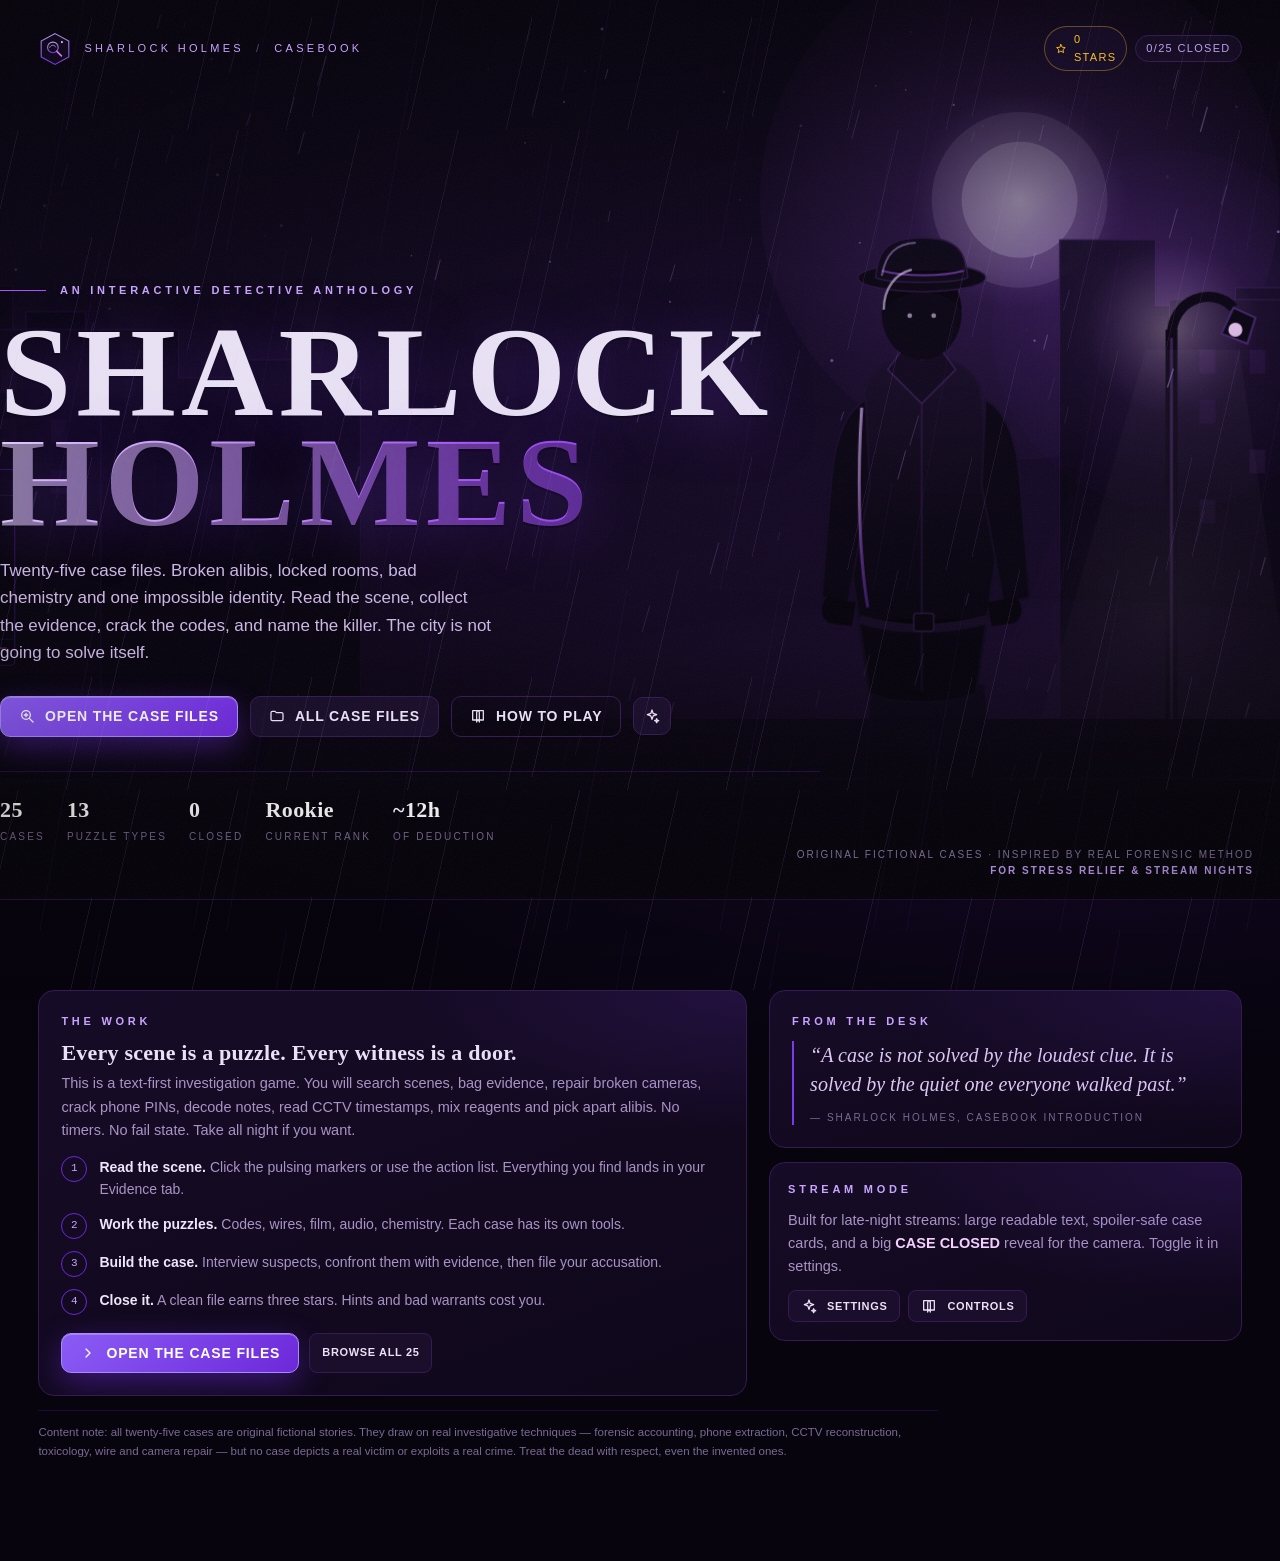
==== Sharlock-Holmes.html @ dd4c4717 "Add Sharlock Holmes detective game: 25 cases, 13 puzzle types, procedural SVG art" ====
<!doctype html>
<html lang="en">
<head>
<meta charset="utf-8" />
<meta name="viewport" content="width=device-width, initial-scale=1" />
<meta name="theme-color" content="#08040f" />
<title>Sharlock Holmes - A Detective Anthology</title>
<style>
/* ============================================================
   SHARLOCK HOLMES — base theme
   Black + purple noir, cartoon-flat art, stream friendly.
   ============================================================ */
:root{
  --ink:#07040d;
  --ink-2:#0c0716;
  --panel:#120a20;
  --panel-2:#180d2a;
  --line:#341b53;
  --line-hot:#6d28d9;
  --violet:#a855f7;
  --violet-deep:#7c3aed;
  --violet-soft:#c9a4ff;
  --lilac:#e9d5ff;
  --magenta:#e879f9;
  --amber:#fbbf24;
  --acid:#a3e635;
  --cyan:#67e8f9;
  --blood:#f43f5e;
  --ok:#34d399;
  --text:#e9e2f5;
  --muted:#a894c4;
  --dim:#7a6a94;
  --display:"Bodoni MT","Didot","Playfair Display",Georgia,serif;
  --body:"Trebuchet MS","Segoe UI",Verdana,sans-serif;
  --mono:"Cascadia Mono","Consolas","Courier New",monospace;
  --shadow:0 24px 70px rgba(0,0,0,.65);
  --glow:0 0 0 1px rgba(168,85,247,.25), 0 0 32px rgba(124,58,237,.18);
}
*,*::before,*::after{box-sizing:border-box}
html,body{height:100%}
html{scroll-behavior:smooth}
body{
  margin:0;
  background:
    radial-gradient(1200px 800px at 82% -10%, rgba(109,40,217,.22), transparent 60%),
    radial-gradient(900px 700px at -10% 110%, rgba(232,121,249,.10), transparent 60%),
    linear-gradient(180deg,#08040e 0%, #06030a 100%);
  color:var(--text);
  font-family:var(--body);
  font-size:16px;
  line-height:1.6;
  overflow-x:hidden;
  min-height:100vh;
}
::selection{background:rgba(168,85,247,.4);color:#fff}
h1,h2,h3,h4{font-family:var(--display);font-weight:700;line-height:1.08;margin:0;letter-spacing:.01em}
p{margin:0 0 .9em}
a{color:var(--violet-soft)}
button{font-family:var(--body)}
img,svg{display:block;max-width:100%}
:focus-visible{outline:2px solid var(--violet);outline-offset:3px}
.hidden{display:none !important}
.mono{font-family:var(--mono)}
.sr-only{position:absolute;width:1px;height:1px;overflow:hidden;clip:rect(0 0 0 0)}

/* atmosphere ------------------------------------------------- */
#vignette{position:fixed;inset:0;pointer-events:none;z-index:4;
  background:radial-gradient(120% 100% at 50% 40%, transparent 45%, rgba(0,0,0,.55) 100%);
  mix-blend-mode:multiply}
#grain{position:fixed;inset:0;pointer-events:none;z-index:5;opacity:.05;
  background-image:url("data:image/svg+xml,%3Csvg xmlns='http://www.w3.org/2000/svg' width='140' height='140'%3E%3Cfilter id='n'%3E%3CfeTurbulence type='fractalNoise' baseFrequency='.85' numOctaves='2'/%3E%3C/filter%3E%3Crect width='140' height='140' filter='url(%23n)' opacity='.9'/%3E%3C/svg%3E");
  animation:grain 7s steps(6) infinite}
@keyframes grain{
  0%{transform:translate(0,0)}20%{transform:translate(-2%,1%)}40%{transform:translate(1%,-2%)}
  60%{transform:translate(-1%,2%)}80%{transform:translate(2%,-1%)}100%{transform:translate(0,0)}
}
#rain{position:fixed;inset:-10% -10% -10% -10%;pointer-events:none;z-index:3;opacity:.34;
  background-image:
    repeating-linear-gradient(103deg, transparent 0 46px, rgba(201,164,255,.30) 46px 47px, transparent 47px 96px),
    repeating-linear-gradient(100deg, transparent 0 73px, rgba(168,85,247,.18) 73px 74px, transparent 74px 151px);
  background-size:220px 220px, 340px 340px;
  animation:rainfall .9s linear infinite;
  mask-image:linear-gradient(180deg, rgba(0,0,0,.7), #000);
}
@keyframes rainfall{from{background-position:0 0,0 0}to{background-position:44px 220px,70px 340px}}

/* layout ----------------------------------------------------- */
.screen{display:none;min-height:100vh;position:relative;z-index:2}
.screen.is-active{display:block}
.wrap{width:min(1380px,94vw);margin:0 auto}
.shell{padding:28px 0 80px}

/* type ------------------------------------------------------- */
.eyebrow{font-size:11px;letter-spacing:.34em;text-transform:uppercase;color:var(--violet-soft);font-weight:700}
.eyebrow.dim{color:var(--dim)}
.title-xl{font-size:clamp(52px,10vw,132px);letter-spacing:.04em;line-height:.86;text-transform:uppercase}
.title-lg{font-size:clamp(34px,5vw,64px);letter-spacing:.02em}
.title-md{font-size:clamp(24px,3vw,34px)}
.lede{font-size:clamp(16px,1.4vw,19px);color:var(--muted);max-width:56ch}
.rule{height:1px;background:linear-gradient(90deg,var(--line-hot),rgba(109,40,217,0),transparent);margin:16px 0}

/* buttons ---------------------------------------------------- */
.btn{
  --bg:rgba(28,16,46,.85); --bd:var(--line);
  appearance:none;border:1px solid var(--bd);background:var(--bg);color:var(--text);
  border-radius:10px;padding:11px 18px;font-size:14px;font-weight:700;letter-spacing:.06em;
  text-transform:uppercase;cursor:pointer;display:inline-flex;align-items:center;justify-content:center;gap:10px;
  transition:transform .15s ease, border-color .2s, background .2s, box-shadow .2s;
  text-decoration:none;line-height:1.2;
}
.btn:hover{border-color:var(--line-hot);background:rgba(45,24,74,.95);box-shadow:0 0 26px rgba(124,58,237,.22);transform:translateY(-1px)}
.btn:active{transform:translateY(0) scale(.99)}
.btn[disabled]{opacity:.4;cursor:not-allowed;transform:none}
.btn-primary{
  background:linear-gradient(135deg,#8b5cf6,#6d28d9);
  border-color:#a78bfa;color:#fff;
  box-shadow:0 10px 30px rgba(109,40,217,.45), inset 0 1px 0 rgba(255,255,255,.25);
}
.btn-primary:hover{background:linear-gradient(135deg,#a78bfa,#7c3aed);box-shadow:0 14px 38px rgba(139,92,246,.55)}
.btn-ghost{background:transparent}
.btn-sm{padding:7px 12px;font-size:11px;border-radius:8px}
.btn-wide{width:100%}
.btn .ic{width:16px;height:16px;flex:none}
.icon-btn{width:38px;height:38px;padding:0;border-radius:10px}

/* chips */
.chip{display:inline-flex;align-items:center;gap:7px;padding:4px 10px;border:1px solid var(--line);
  background:rgba(24,13,42,.7);border-radius:999px;font-size:11px;letter-spacing:.12em;text-transform:uppercase;color:var(--violet-soft)}
.chip b{color:#fff;letter-spacing:0}
.chip.amber{color:var(--amber);border-color:rgba(251,191,36,.35)}
.chip.ok{color:var(--ok);border-color:rgba(52,211,153,.35)}

/* scrollbar */
*{scrollbar-width:thin;scrollbar-color:#4c2a76 #0b0612}
*::-webkit-scrollbar{width:9px;height:9px}
*::-webkit-scrollbar-track{background:#0b0612}
*::-webkit-scrollbar-thumb{background:#4c2a76;border-radius:99px;border:2px solid #0b0612}
*::-webkit-scrollbar-thumb:hover{background:#7c3aed}

/* title screen ---------------------------------------------- */
.hero{position:relative;min-height:100vh;display:flex;align-items:flex-end;overflow:hidden;
  border-bottom:1px solid rgba(109,40,217,.25)}
.hero-art{position:absolute;inset:0;z-index:0}
.hero-art svg{width:100%;height:100%;object-fit:cover}
.hero-fade{position:absolute;inset:0;z-index:1;pointer-events:none;
  background:
    linear-gradient(180deg,rgba(6,3,11,.55) 0%,rgba(6,3,11,.05) 30%,rgba(6,3,11,.35) 65%,rgba(6,3,11,.96) 100%),
    radial-gradient(70% 60% at 78% 30%, transparent 30%, rgba(7,4,13,.5) 100%)}
.hero-inner{position:relative;z-index:2;width:min(1380px,94vw);margin:0 auto;padding:120px 0 54px;width:100%}
.hero-top{position:absolute;z-index:3;top:26px;left:0;right:0}
.hero-top .wrap{display:flex;align-items:center;justify-content:space-between;gap:16px}
.brand{display:flex;align-items:center;gap:12px;font-size:11px;letter-spacing:.3em;text-transform:uppercase;color:var(--violet-soft)}
.brand .mark{width:34px;height:34px}
.hero-content{max-width:820px}
.hero-kicker{display:flex;align-items:center;gap:14px;margin-bottom:18px}
.hero-kicker .dash{width:46px;height:1px;background:var(--violet)}
.hero-title{text-shadow:0 8px 60px rgba(124,58,237,.35), 0 2px 0 rgba(0,0,0,.4)}
.hero-title span{display:block}
.hero-title .l2{color:var(--violet-soft);background:linear-gradient(100deg,#e9d5ff,#a855f7 60%,#6d28d9);
  -webkit-background-clip:text;background-clip:text;-webkit-text-fill-color:transparent}
.hero-sub{margin:20px 0 30px;max-width:52ch;color:#cbb9e6;font-size:17px}
.hero-actions{display:flex;flex-wrap:wrap;gap:12px;align-items:center}
.hero-meta{display:flex;flex-wrap:wrap;gap:22px;margin-top:34px;padding-top:20px;border-top:1px solid rgba(109,40,217,.25)}
.hero-meta .m{display:flex;flex-direction:column;gap:2px}
.hero-meta .m b{font-family:var(--display);font-size:22px;letter-spacing:.02em;color:#fff}
.hero-meta .m span{font-size:10px;letter-spacing:.22em;text-transform:uppercase;color:var(--dim)}
.hero-credit{position:absolute;z-index:2;right:26px;bottom:20px;font-size:10px;letter-spacing:.2em;text-transform:uppercase;color:#8a78a6;text-align:right}
.hero-credit b{color:#c9a4ff}

/* home secondary sections */
.home-body{position:relative;z-index:2;padding:64px 0 90px;background:linear-gradient(180deg,rgba(7,4,13,.6),rgba(7,4,13,1) 30%)}
.home-grid{display:grid;grid-template-columns:1.2fr .8fr;gap:22px;margin-top:26px}
.panel{background:linear-gradient(160deg,rgba(24,13,42,.9),rgba(15,8,27,.92));border:1px solid var(--line);
  border-radius:16px;padding:22px;position:relative;overflow:hidden}
.panel::before{content:"";position:absolute;inset:0;pointer-events:none;
  background:radial-gradient(500px 200px at 100% 0%,rgba(124,58,237,.14),transparent 70%)}
.panel h3{font-size:22px;margin-bottom:8px}
.panel .eyebrow{margin-bottom:10px}
.panel p{color:var(--muted);font-size:14.5px}
.steps{list-style:none;padding:0;margin:14px 0 0;display:grid;gap:12px}
.steps li{display:flex;gap:12px;align-items:flex-start;color:var(--muted);font-size:14px}
.steps .n{flex:none;width:26px;height:26px;border-radius:50%;border:1px solid var(--line-hot);
  display:grid;place-items:center;font-size:11px;color:var(--violet-soft);font-family:var(--mono)}
.quote{border-left:2px solid var(--violet-deep);padding-left:16px;font-family:var(--display);font-size:20px;
  font-style:italic;color:#ddc9f5;line-height:1.45}
.quote small{display:block;font-family:var(--body);font-style:normal;font-size:10px;letter-spacing:.2em;
  text-transform:uppercase;color:var(--dim);margin-top:12px}

@media (max-width:860px){
  .home-grid{grid-template-columns:1fr}
  .hero-inner{padding-top:140px}
  .hero-credit{display:none}
}
@media (max-width:560px){
  .hero-actions .btn{flex:1 1 100%}
  .hero-meta{gap:16px 20px}
}

</style>
<style>
/* ============================================================
   Case investigation screen
   ============================================================ */
.case-shell{min-height:100vh;display:flex;flex-direction:column}
.case-top{
  position:sticky;top:0;z-index:30;
  background:linear-gradient(180deg,rgba(8,4,14,.97),rgba(8,4,14,.82));
  border-bottom:1px solid rgba(109,40,217,.28);
  backdrop-filter:blur(14px);
}
.case-top-in{width:min(1500px,96vw);margin:0 auto;display:flex;align-items:center;gap:14px;padding:10px 0}
.case-top .back{flex:none}
.case-heading{min-width:0;flex:1;display:flex;flex-direction:column;gap:1px}
.case-heading .kicker{font-size:9.5px;letter-spacing:.26em;text-transform:uppercase;color:var(--dim)}
.case-heading h1{font-family:var(--display);font-size:clamp(16px,2.1vw,25px);white-space:nowrap;overflow:hidden;
  text-overflow:ellipsis;letter-spacing:.01em}
.case-heading h1 small{font-family:var(--mono);font-size:10px;letter-spacing:.12em;color:var(--violet-soft);
  text-transform:uppercase;margin-left:10px;vertical-align:middle}
.top-tools{display:flex;align-items:center;gap:8px;flex:none}
.hint-pill{display:none}
@media(min-width:980px){.hint-pill{display:inline-flex}}

.case-layout{
  width:min(1500px,96vw);margin:0 auto;padding:18px 0 70px;
  display:grid;grid-template-columns:minmax(0,1fr) 372px;gap:20px;align-items:start;
}
@media (max-width:1080px){
  .case-layout{grid-template-columns:1fr}
  .rail{order:2}
}

/* stage ------------------------------------------------------ */
.stage{min-width:0;display:flex;flex-direction:column;gap:14px}
.loc-nav{display:flex;gap:7px;overflow-x:auto;padding:2px 2px 6px;scrollbar-width:thin}
.loc-chip{flex:none;display:inline-flex;align-items:center;gap:8px;padding:8px 13px;border-radius:9px;
  border:1px solid var(--line);background:rgba(20,11,35,.85);color:var(--muted);cursor:pointer;
  font-size:12px;font-weight:700;letter-spacing:.03em;transition:.18s;white-space:nowrap}
.loc-chip:hover{border-color:var(--line-hot);color:#fff}
.loc-chip.is-active{background:linear-gradient(135deg,rgba(124,58,237,.42),rgba(88,28,135,.3));
  border-color:#a78bfa;color:#fff;box-shadow:0 0 22px rgba(124,58,237,.28)}
.loc-chip .dot{width:6px;height:6px;border-radius:50%;background:var(--violet);flex:none}
.loc-chip.is-done .dot{background:var(--ok)}
.loc-chip .lock{font-size:10px;color:var(--dim)}

.scene{position:relative;border-radius:16px;overflow:hidden;border:1px solid #3a2159;
  background:#0a0612;box-shadow:0 26px 60px rgba(0,0,0,.55), inset 0 0 0 1px rgba(255,255,255,.02);
  aspect-ratio:16/8.4;min-height:300px}
.scene svg{width:100%;height:100%}
.scene .scene-tag{position:absolute;left:14px;bottom:12px;z-index:4;display:flex;align-items:center;gap:9px;
  background:rgba(7,4,13,.72);border:1px solid rgba(168,85,247,.32);border-radius:8px;padding:6px 10px;
  font-size:10px;letter-spacing:.2em;text-transform:uppercase;color:#d8c6f3;backdrop-filter:blur(6px)}
.scene .scene-tag b{color:#fff;letter-spacing:.06em}
.scene .frame{position:absolute;inset:0;z-index:3;pointer-events:none;
  box-shadow:inset 0 0 90px 20px rgba(0,0,0,.5);border-radius:16px}
.scene .mood{position:absolute;top:12px;right:14px;z-index:4}
.hotspot{position:absolute;z-index:5;width:30px;height:30px;margin:-15px 0 0 -15px;border-radius:50%;
  border:1px solid rgba(233,213,255,.65);background:rgba(124,58,237,.22);cursor:pointer;
  display:grid;place-items:center;color:#fff;font-size:11px;
  box-shadow:0 0 0 0 rgba(168,85,247,.5);animation:pulse 2.4s infinite;backdrop-filter:blur(2px)}
.hotspot::after{content:"";width:7px;height:7px;border-radius:50%;background:#e9d5ff;box-shadow:0 0 10px #e9d5ff}
.hotspot:hover{background:rgba(168,85,247,.55);transform:scale(1.12)}
@keyframes pulse{
  0%{box-shadow:0 0 0 0 rgba(168,85,247,.5)}70%{box-shadow:0 0 0 13px rgba(168,85,247,0)}
  100%{box-shadow:0 0 0 0 rgba(168,85,247,0)}
}

/* log + actions ---------------------------------------------- */
.workbench{display:grid;grid-template-columns:minmax(0,1.05fr) minmax(0,.95fr);gap:14px}
@media (max-width:900px){.workbench{grid-template-columns:1fr}}
.log-card{background:linear-gradient(165deg,rgba(21,12,37,.94),rgba(12,7,22,.96));
  border:1px solid var(--line);border-radius:14px;padding:0;overflow:hidden;display:flex;flex-direction:column;
  min-height:280px;max-height:380px}
.log-head{display:flex;align-items:center;justify-content:space-between;gap:10px;padding:10px 14px;
  border-bottom:1px solid rgba(109,40,217,.22);background:rgba(9,5,16,.5)}
.log-head .t{font-size:10px;letter-spacing:.24em;text-transform:uppercase;color:var(--dim)}
.log-head .live{display:flex;gap:4px;align-items:center;font-size:9px;letter-spacing:.18em;color:var(--violet-soft);text-transform:uppercase}
.log-head .live i{width:5px;height:5px;border-radius:50%;background:var(--ok);box-shadow:0 0 8px var(--ok);animation:blink 1.8s infinite}
@keyframes blink{50%{opacity:.35}}
.log-scroll{overflow-y:auto;padding:14px 16px;display:flex;flex-direction:column;gap:11px;scroll-behavior:smooth}
.log-entry{font-size:14.5px;line-height:1.62;color:#d9ccec;animation:fadeup .35s ease both}
.log-entry.narr{font-family:var(--display);font-size:16.5px;line-height:1.55;color:#eee6fb}
.log-entry.sys{font-size:11px;letter-spacing:.16em;text-transform:uppercase;color:var(--violet-soft);
  border-left:2px solid var(--violet-deep);padding-left:10px}
.log-entry.bad{color:#fda4af}
.log-entry.good{color:#a7f3d0}
@keyframes fadeup{from{opacity:0;transform:translateY(5px)}to{opacity:1;transform:none}}

.actions-card{background:linear-gradient(165deg,rgba(21,12,37,.94),rgba(12,7,22,.96));
  border:1px solid var(--line);border-radius:14px;overflow:hidden;display:flex;flex-direction:column;max-height:380px}
.actions-head{padding:10px 14px;border-bottom:1px solid rgba(109,40,217,.22);display:flex;justify-content:space-between;
  align-items:center;background:rgba(9,5,16,.5)}
.actions-head .t{font-size:10px;letter-spacing:.24em;text-transform:uppercase;color:var(--dim)}
.actions-list{overflow-y:auto;padding:10px;display:flex;flex-direction:column;gap:7px}
.act{
  display:flex;align-items:center;gap:11px;text-align:left;width:100%;
  border:1px solid rgba(109,40,217,.24);background:rgba(28,16,46,.55);color:#e5d9f7;
  padding:10px 12px;border-radius:9px;cursor:pointer;transition:.16s;font-size:13.5px;line-height:1.35;
}
.act:hover{border-color:var(--line-hot);background:rgba(45,24,74,.8);transform:translateX(2px)}
.act .ai{flex:none;width:28px;height:28px;border-radius:8px;display:grid;place-items:center;
  background:rgba(124,58,237,.16);border:1px solid rgba(168,85,247,.28);color:var(--violet-soft)}
.act .ai svg{width:15px;height:15px}
.act .txt{flex:1;min-width:0;display:flex;flex-direction:column;gap:1px}
.act .txt b{font-weight:700;color:#f3ecff;font-size:13.5px}
.act .txt span{font-size:11px;color:var(--dim)}
.act .go{color:var(--dim);flex:none}
.act.is-locked{opacity:.55;cursor:not-allowed}
.act.is-locked:hover{transform:none;border-color:rgba(109,40,217,.24);background:rgba(28,16,46,.55)}
.act.is-done{opacity:.42}
.act.puzzle{border-color:rgba(232,121,249,.32);background:linear-gradient(100deg,rgba(88,28,135,.3),rgba(28,16,46,.5))}
.act.puzzle .ai{color:var(--magenta);border-color:rgba(232,121,249,.35);background:rgba(232,121,249,.1)}
.act.talk .ai{color:var(--cyan);border-color:rgba(103,232,249,.3);background:rgba(103,232,249,.08)}
.action-empty{padding:22px 16px;color:var(--dim);font-size:12.5px;text-align:center;font-style:italic}

/* rail ------------------------------------------------------- */
.rail{position:sticky;top:74px;display:flex;flex-direction:column;gap:12px;min-width:0}
@media (max-width:1080px){.rail{position:static}}
.rail-card{background:linear-gradient(170deg,rgba(22,13,38,.96),rgba(11,6,20,.97));
  border:1px solid var(--line);border-radius:14px;overflow:hidden;box-shadow:0 14px 40px rgba(0,0,0,.35)}
.rail-tabs{display:flex;border-bottom:1px solid rgba(109,40,217,.25);background:rgba(8,4,14,.5)}
.rail-tab{flex:1;padding:11px 6px;background:none;border:0;color:var(--dim);cursor:pointer;font-size:10px;
  letter-spacing:.14em;text-transform:uppercase;font-weight:700;position:relative}
.rail-tab:hover{color:var(--violet-soft)}
.rail-tab.is-active{color:#fff;background:rgba(124,58,237,.12)}
.rail-tab.is-active::after{content:"";position:absolute;left:12%;right:12%;bottom:-1px;height:2px;background:var(--violet);
  box-shadow:0 0 10px var(--violet)}
.rail-body{padding:12px;max-height:calc(100vh - 210px);overflow-y:auto}
.rail-sec-title{display:flex;align-items:center;justify-content:space-between;gap:8px;margin:2px 0 10px}
.rail-sec-title .t{font-size:10px;letter-spacing:.2em;text-transform:uppercase;color:var(--dim)}
.rail-sec-title .n{font-family:var(--mono);font-size:10px;color:var(--violet-soft)}

.evi{display:flex;gap:10px;align-items:center;width:100%;text-align:left;border:1px solid rgba(109,40,217,.22);
  background:rgba(27,15,45,.5);border-radius:10px;padding:8px;cursor:pointer;transition:.16s;margin-bottom:7px;color:var(--text)}
.evi:hover{border-color:var(--line-hot);background:rgba(45,24,74,.65);transform:translateX(2px)}
.evi .thumb{flex:none;width:52px;height:42px;border-radius:6px;overflow:hidden;border:1px solid rgba(168,85,247,.28);background:#0a0612}
.evi .thumb svg{width:100%;height:100%}
.evi .nm{display:flex;flex-direction:column;gap:1px;min-width:0}
.evi .nm b{font-size:12.5px;font-weight:700;color:#efe7fb;white-space:nowrap;overflow:hidden;text-overflow:ellipsis}
.evi .nm span{font-size:10px;color:var(--dim);white-space:nowrap;overflow:hidden;text-overflow:ellipsis}
.evi.new{border-color:rgba(232,121,249,.55);box-shadow:0 0 18px rgba(232,121,249,.12)}
.empty-rail{padding:26px 10px;text-align:center;color:var(--dim);font-size:12px;font-style:italic;line-height:1.6}

.sus-item{display:flex;gap:10px;align-items:center;width:100%;text-align:left;border:1px solid rgba(109,40,217,.22);
  background:rgba(27,15,45,.5);border-radius:10px;padding:8px;cursor:pointer;margin-bottom:7px;color:var(--text);transition:.16s}
.sus-item:hover{border-color:var(--line-hot);background:rgba(45,24,74,.65)}
.sus-item .face{flex:none;width:44px;height:44px;border-radius:50%;overflow:hidden;border:1px solid rgba(168,85,247,.4)}
.sus-item .face svg{width:100%;height:100%}
.sus-item b{display:block;font-size:12.5px;color:#f3ecff}
.sus-item span{display:block;font-size:10px;color:var(--dim)}
.sus-item .stat{margin-left:auto;width:7px;height:7px;border-radius:50%;background:var(--violet);flex:none}
.sus-item.talked .stat{background:var(--ok)}

.brief-body p{font-size:13px;color:var(--muted)}
.brief-body .fact{display:flex;gap:9px;padding:8px 0;border-bottom:1px dashed rgba(109,40,217,.2);font-size:12px}
.brief-body .fact:last-child{border:0}
.brief-body .fact b{color:var(--violet-soft);flex:none;font-size:10px;letter-spacing:.14em;text-transform:uppercase;padding-top:3px;width:64px}

/* accuse CTA */
.accuse-btn{width:100%;margin-top:10px;background:linear-gradient(135deg,rgba(136,19,55,.9),rgba(80,7,36,.9));
  border-color:rgba(244,63,94,.5);color:#ffe4e6}
.accuse-btn:hover{border-color:#fb7185;background:linear-gradient(135deg,rgba(190,18,60,.95),rgba(120,10,50,.95))}

/* evidence overlay / case file */
.evi-modal .photo-frame{background:#efe6fb;padding:12px 12px 34px;border-radius:4px;transform:rotate(-1deg);
  box-shadow:0 20px 50px rgba(0,0,0,.6);max-width:380px;margin:0 auto}
.evi-modal .photo-frame svg{width:100%;border-radius:2px;background:#0b0712}
.evi-modal .photo-frame .cap{font-family:var(--mono);font-size:10px;color:#3b2a55;text-align:center;margin-top:8px;letter-spacing:.06em}
.evi-detail h4{font-size:23px;margin-bottom:2px}
.evi-detail .sub{font-size:10px;letter-spacing:.2em;text-transform:uppercase;color:var(--dim);margin-bottom:14px}
.evi-detail p{font-size:14px;color:var(--muted)}
.evi-tell{border-left:2px solid var(--violet);padding:10px 0 10px 14px;margin-top:14px;font-size:13.5px;color:#ddc9f5;background:linear-gradient(90deg,rgba(124,58,237,.1),transparent)}
.evi-tell b{display:block;font-size:9px;letter-spacing:.2em;text-transform:uppercase;color:var(--violet-soft);margin-bottom:4px}

/* progress bar in top */
.case-progress{display:flex;align-items:center;gap:8px;padding:4px 10px;border:1px solid var(--line);border-radius:8px;
  background:rgba(20,11,35,.7);font-size:10px;letter-spacing:.1em;color:var(--dim);text-transform:uppercase}
.case-progress .bar{width:54px;height:4px;border-radius:4px;background:#2a1642;overflow:hidden}
.case-progress .bar i{display:block;height:100%;background:linear-gradient(90deg,var(--violet-deep),var(--magenta));transition:width .4s}
@media(max-width:720px){.case-progress{display:none}}

/* toast */
#toasts{position:fixed;right:18px;bottom:18px;z-index:200;display:flex;flex-direction:column;gap:8px;align-items:flex-end;pointer-events:none}
.toast{pointer-events:none;display:flex;gap:10px;align-items:center;max-width:min(420px,90vw);
  background:linear-gradient(135deg,rgba(35,18,58,.98),rgba(19,10,33,.98));
  border:1px solid rgba(168,85,247,.4);border-radius:10px;padding:10px 14px;font-size:12.5px;color:#eee6fb;
  box-shadow:0 18px 40px rgba(0,0,0,.55), 0 0 30px rgba(124,58,237,.2);
  animation:toastin .3s ease both}
.toast .ti{flex:none;width:26px;height:26px;border-radius:7px;display:grid;place-items:center;
  background:rgba(124,58,237,.2);border:1px solid rgba(168,85,247,.35);color:var(--violet-soft)}
.toast .ti svg{width:14px;height:14px}
.toast.out{animation:toastout .35s ease both}
.toast b{color:var(--magenta)}
@keyframes toastin{from{opacity:0;transform:translateY(10px) translateX(10px)}to{opacity:1;transform:none}}
@keyframes toastout{to{opacity:0;transform:translateY(6px)}}

</style>
<style>
/* ============================================================
   Case files, modals, puzzles, accusation, settings
   ============================================================ */

/* case files screen ----------------------------------------- */
.subpage{min-height:100vh;padding:22px 0 90px;position:relative;z-index:2}
.sub-top{width:min(1380px,94vw);margin:0 auto;display:flex;align-items:center;justify-content:space-between;
  gap:16px;padding-bottom:16px;border-bottom:1px solid rgba(109,40,217,.25)}
.sub-top .left{display:flex;align-items:center;gap:14px;min-width:0}
.sub-top h1{font-size:clamp(28px,4vw,44px)}
.sub-top .kicker{font-size:10px;letter-spacing:.26em;text-transform:uppercase;color:var(--dim);margin-bottom:2px}
.sub-top .right{display:flex;align-items:center;gap:10px;flex:none}
.sub-body{width:min(1380px,94vw);margin:0 auto;padding-top:26px}

.case-grid{display:grid;grid-template-columns:repeat(auto-fill,minmax(252px,1fr));gap:14px}
.case-card{position:relative;display:flex;flex-direction:column;text-align:left;padding:0;overflow:hidden;
  border:1px solid var(--line);border-radius:13px;background:linear-gradient(170deg,#170d28,#0b0614);
  cursor:pointer;transition:transform .18s,border-color .18s,box-shadow .18s;color:var(--text)}
.case-card:hover{transform:translateY(-4px);border-color:#8b5cf6;box-shadow:0 20px 44px rgba(0,0,0,.5),0 0 34px rgba(124,58,237,.18)}
.case-card .cover{aspect-ratio:16/8.6;overflow:hidden;position:relative;border-bottom:1px solid rgba(109,40,217,.25);background:#0a0612}
.case-card .cover svg{width:100%;height:100%;transition:transform .5s ease}
.case-card:hover .cover svg{transform:scale(1.04)}
.case-card .cover .num{position:absolute;top:9px;left:9px;z-index:2;font-family:var(--mono);font-size:10px;
  letter-spacing:.1em;color:#fff;background:rgba(7,4,13,.72);border:1px solid rgba(168,85,247,.35);
  border-radius:6px;padding:3px 7px;backdrop-filter:blur(5px)}
.case-card .cover .stars{position:absolute;bottom:8px;right:9px;z-index:2;font-size:10px;letter-spacing:2px;color:var(--amber);
  text-shadow:0 2px 8px #000}
.case-card .body{padding:11px 13px 13px;display:flex;flex-direction:column;gap:5px;flex:1}
.case-card .body h3{font-size:17px;line-height:1.15;letter-spacing:.01em}
.case-card .body p{font-size:11.5px;color:var(--dim);line-height:1.4;margin:0;display:-webkit-box;
  -webkit-line-clamp:2;-webkit-box-orient:vertical;overflow:hidden}
.case-card .meta{display:flex;gap:8px;align-items:center;margin-top:auto;padding-top:8px;font-size:9px;
  letter-spacing:.14em;text-transform:uppercase;color:#8d7aa8}
.case-card .meta .diff{display:flex;gap:2px}
.case-card .meta .diff i{width:4px;height:9px;background:#33204d;border-radius:1px;display:block}
.case-card .meta .diff i.on{background:var(--violet)}
.case-card.closed{border-color:rgba(52,211,153,.35)}
.case-card.finale{border-color:rgba(232,121,249,.45);background:linear-gradient(170deg,#241033,#0d0617)}
.case-card.finale .cover .num{color:#f5d0fe;border-color:rgba(232,121,249,.5)}
.case-card .stamp-mini{position:absolute;top:8px;right:8px;z-index:3;border:1px solid rgba(52,211,153,.75);
  color:#6ee7b7;font-family:var(--mono);font-size:8px;letter-spacing:.14em;padding:2px 5px;border-radius:3px;
  transform:rotate(4deg);background:rgba(6,20,15,.65);text-transform:uppercase}
.case-card.finale::after{content:"FINALE";position:absolute;top:8px;right:8px;z-index:3;font-family:var(--mono);
  font-size:8px;letter-spacing:.18em;color:#f5d0fe;border:1px solid rgba(232,121,249,.5);padding:2px 5px;border-radius:3px;
  background:rgba(45,10,50,.7)}

.case-filter{display:flex;gap:6px;flex-wrap:wrap;margin-bottom:16px}
.filter-btn{border:1px solid var(--line);background:rgba(22,12,38,.6);color:var(--dim);border-radius:8px;
  padding:7px 12px;font-size:11px;letter-spacing:.1em;text-transform:uppercase;cursor:pointer;font-weight:700}
.filter-btn:hover{color:#fff;border-color:var(--line-hot)}
.filter-btn.is-active{background:rgba(124,58,237,.22);border-color:#8b5cf6;color:#fff}
.rank-bar{display:flex;align-items:center;gap:16px;flex-wrap:wrap;padding:14px 16px;border:1px solid var(--line);
  border-radius:12px;background:linear-gradient(100deg,rgba(35,18,58,.7),rgba(14,8,25,.7));margin-bottom:18px}
.rank-bar .rk{display:flex;flex-direction:column;gap:1px}
.rank-bar .rk b{font-family:var(--display);font-size:20px}
.rank-bar .rk span{font-size:9px;letter-spacing:.2em;text-transform:uppercase;color:var(--dim)}
.rank-bar .prog{flex:1;min-width:180px;height:7px;border-radius:7px;background:#2a1642;overflow:hidden;position:relative}
.rank-bar .prog i{display:block;height:100%;background:linear-gradient(90deg,#7c3aed,#e879f9);box-shadow:0 0 14px rgba(232,121,249,.5);transition:width .6s}
.rank-bar .stat{font-family:var(--mono);font-size:11px;color:var(--violet-soft)}

/* modal ------------------------------------------------------ */
.modal-back{position:fixed;inset:0;z-index:150;display:flex;align-items:center;justify-content:center;
  padding:20px;background:rgba(4,2,8,.8);backdrop-filter:blur(10px);animation:fadein .2s ease both;overflow-y:auto}
@keyframes fadein{from{opacity:0}to{opacity:1}}
.modal{position:relative;width:min(880px,96vw);max-height:92vh;overflow-y:auto;border-radius:16px;
  background:linear-gradient(170deg,#180d2a 0%,#0e0719 60%,#0b0614 100%);
  border:1px solid #4a2a74;box-shadow:0 40px 100px rgba(0,0,0,.75), 0 0 70px rgba(124,58,237,.15);
  animation:modalin .28s cubic-bezier(.2,.8,.3,1) both}
.modal.wide{width:min(1060px,96vw)}
.modal.slim{width:min(560px,96vw)}
@keyframes modalin{from{opacity:0;transform:translateY(16px) scale(.985)}to{opacity:1;transform:none}}
.modal-head{display:flex;align-items:flex-start;gap:14px;padding:18px 20px 14px;border-bottom:1px solid rgba(109,40,217,.25);
  position:sticky;top:0;z-index:5;background:linear-gradient(180deg,rgba(24,13,42,.99),rgba(24,13,42,.94));backdrop-filter:blur(10px)}
.modal-head .ih{flex:none;width:42px;height:42px;border-radius:10px;display:grid;place-items:center;
  background:rgba(124,58,237,.16);border:1px solid rgba(168,85,247,.3);color:var(--violet-soft)}
.modal-head .ih svg{width:22px;height:22px}
.modal-head h2{font-size:clamp(20px,3vw,27px);line-height:1.1}
.modal-head .sub{font-size:10px;letter-spacing:.2em;text-transform:uppercase;color:var(--dim);margin-top:3px}
.modal-head .x{margin-left:auto;flex:none}
.modal-body{padding:20px}
.modal-foot{padding:14px 20px 18px;border-top:1px solid rgba(109,40,217,.22);display:flex;gap:10px;
  justify-content:flex-end;flex-wrap:wrap;position:sticky;bottom:0;background:linear-gradient(0deg,rgba(14,7,25,.99),rgba(14,7,25,.92));backdrop-filter:blur(8px)}
.modal-body p{color:var(--muted);font-size:14.5px}
.modal-body h3{font-size:19px;margin:16px 0 8px}
.modal .divider{height:1px;background:rgba(109,40,217,.25);margin:16px 0}

/* briefing */
.brief-hero{position:relative;border-radius:12px;overflow:hidden;border:1px solid #3a2159;aspect-ratio:16/7;margin-bottom:18px}
.brief-hero svg{width:100%;height:100%}
.brief-hero .ov{position:absolute;inset:0;background:linear-gradient(0deg,rgba(10,5,18,.9),transparent 55%)}
.brief-hero .cap{position:absolute;left:16px;bottom:12px;right:16px}
.brief-hero .cap .k{font-size:9px;letter-spacing:.24em;text-transform:uppercase;color:var(--violet-soft)}
.brief-hero .cap h3{font-size:clamp(19px,3.4vw,30px);margin-top:2px;text-shadow:0 2px 20px #000}
.brief-copy{font-family:var(--display);font-size:16.5px;line-height:1.62;color:#e2d5f3}
.brief-copy p{margin-bottom:.75em;color:#e2d5f3}
.brief-copy p:first-child::first-letter{font-size:2.6em;line-height:.85;float:left;padding:6px 10px 0 0;color:var(--violet-soft);font-family:var(--display)}
.brief-facts{display:grid;grid-template-columns:1fr 1fr;gap:8px;margin:16px 0}
.brief-facts .f{border:1px solid rgba(109,40,217,.25);border-radius:8px;padding:8px 10px;background:rgba(28,15,48,.4)}
.brief-facts .f span{display:block;font-size:9px;letter-spacing:.16em;text-transform:uppercase;color:var(--dim)}
.brief-facts .f b{font-size:13px;color:#f0e7fc;font-weight:700}
@media(max-width:560px){.brief-facts{grid-template-columns:1fr}}

/* interrogation */
.int-row{display:grid;grid-template-columns:150px 1fr;gap:18px}
@media(max-width:640px){.int-row{grid-template-columns:1fr}.int-face{max-width:150px;margin:0 auto}}
.int-face{border-radius:12px;overflow:hidden;border:1px solid #3a2159;background:#0a0612;align-self:start}
.int-face svg{width:100%;aspect-ratio:1}
.int-role{font-size:10px;letter-spacing:.16em;text-transform:uppercase;color:var(--violet-soft);margin-top:8px;text-align:center}
.int-name{font-family:var(--display);font-size:26px;margin-bottom:2px}
.qlist{display:flex;flex-direction:column;gap:7px;margin-top:12px}
.qbtn{text-align:left;border:1px solid rgba(109,40,217,.28);background:rgba(28,16,46,.5);color:#e5d9f7;
  padding:10px 12px;border-radius:8px;cursor:pointer;font-size:13px;transition:.16s;display:flex;gap:9px;align-items:center}
.qbtn:hover{border-color:var(--line-hot);background:rgba(45,24,74,.8)}
.qbtn.asked{opacity:.55;border-style:dashed}
.qbtn .qi{flex:none;color:var(--violet-soft);font-family:var(--mono);font-size:10px}
.answer{border-left:2px solid var(--violet-deep);background:linear-gradient(90deg,rgba(124,58,237,.12),transparent);
  padding:10px 14px;margin:10px 0;font-size:14px;color:#e2d5f3;animation:fadeup .3s both}
.answer b{color:#fff}
.answer .who{display:block;font-size:9px;letter-spacing:.2em;text-transform:uppercase;color:var(--violet-soft);margin-bottom:3px}
.locked-q{font-size:11.5px;color:var(--dim);padding:8px 4px;display:flex;gap:8px;align-items:center}

/* suspect evidence presentation */
.evi-pick{display:grid;grid-template-columns:repeat(auto-fill,minmax(120px,1fr));gap:8px;margin-top:12px}
.evi-chip{border:1px solid rgba(109,40,217,.3);background:rgba(28,16,46,.5);border-radius:8px;padding:7px;cursor:pointer;
  font-size:11px;color:#d8c6f3;display:flex;gap:7px;align-items:center;text-align:left}
.evi-chip:hover{border-color:var(--line-hot)}
.evi-chip.sel{border-color:var(--magenta);box-shadow:0 0 18px rgba(232,121,249,.25);background:rgba(88,28,135,.4)}
.evi-chip .th{width:26px;height:26px;border-radius:4px;overflow:hidden;flex:none;border:1px solid rgba(168,85,247,.3)}
.evi-chip .th svg{width:100%;height:100%}

/* puzzles ---------------------------------------------------- */
.pz{--pz-accent:var(--violet)}
.pz-stage{border:1px solid rgba(109,40,217,.3);border-radius:12px;background:radial-gradient(80% 120% at 50% 0%,rgba(124,58,237,.10),rgba(8,4,14,.6));
  padding:18px;position:relative;overflow:hidden}
.pz-prompt{font-family:var(--display);font-size:18px;line-height:1.45;color:#eadff8;margin-bottom:14px}
.pz-note{font-size:12px;color:var(--dim);margin-top:8px}
.pz-hintbox{border:1px solid rgba(251,191,36,.3);background:rgba(251,191,36,.06);border-radius:8px;padding:9px 12px;
  font-size:12.5px;color:#fde68a;margin-top:10px;display:none}
.pz-hintbox.show{display:block;animation:fadeup .25s both}

/* keypad / dial */
.device{max-width:330px;margin:0 auto}
.device-screen{border-radius:10px;border:1px solid #4a2a74;background:#080510;padding:12px;text-align:center;
  box-shadow:inset 0 0 30px rgba(0,0,0,.8)}
.device-screen .lbl{font-family:var(--mono);font-size:9px;letter-spacing:.25em;color:var(--dim);text-transform:uppercase}
.device-screen .dots{display:flex;gap:9px;justify-content:center;margin-top:9px;min-height:26px;align-items:center}
.device-screen .dot{width:11px;height:11px;border-radius:50%;border:1px solid #6b4a99;background:transparent;transition:.15s}
.device-screen .dot.on{background:var(--magenta);border-color:#f5d0fe;box-shadow:0 0 10px rgba(232,121,249,.8)}
.device-screen .val{font-family:var(--mono);font-size:30px;letter-spacing:.35em;color:#f5d0fe;min-height:38px;
  text-shadow:0 0 20px rgba(232,121,249,.5)}
.keypad{display:grid;grid-template-columns:repeat(3,1fr);gap:7px;margin-top:12px}
.key{border:1px solid rgba(109,40,217,.4);background:linear-gradient(180deg,rgba(40,22,64,.9),rgba(22,12,38,.9));
  color:#f0e7fc;border-radius:9px;padding:12px 0;font-family:var(--mono);font-size:17px;cursor:pointer;transition:.1s}
.key:hover{background:rgba(70,38,110,.9);border-color:var(--line-hot)}
.key:active{transform:scale(.96)}
.key.wide{grid-column:span 2}
.key.warn{color:#fda4af}
.device.shake{animation:shake .4s}
@keyframes shake{0%,100%{transform:translateX(0)}20%{transform:translateX(-7px)}40%{transform:translateX(6px)}60%{transform:translateX(-4px)}80%{transform:translateX(3px)}}

.dial-wrap{display:flex;gap:14px;justify-content:center;flex-wrap:wrap;margin-top:10px}
.dial{display:flex;flex-direction:column;align-items:center;gap:5px}
.dial .n{font-family:var(--mono);font-size:28px;color:#f5d0fe;background:#080510;border:1px solid #4a2a74;
  border-radius:8px;width:82px;text-align:center;padding:5px 0;text-shadow:0 0 14px rgba(232,121,249,.4)}
.dial .ar{width:82px;border:1px solid rgba(109,40,217,.3);background:rgba(40,22,64,.6);color:#c9a4ff;
  border-radius:5px;cursor:pointer;font-size:11px;padding:3px 0}
.dial .ar:hover{background:rgba(70,38,110,.8)}
.dial .cap{font-size:9px;letter-spacing:.16em;text-transform:uppercase;color:var(--dim)}

/* cctv/math input */
.num-entry{display:flex;gap:8px;max-width:360px;margin-top:6px}
.num-entry input{flex:1;background:#080510;border:1px solid #4a2a74;border-radius:8px;color:#f5d0fe;
  font-family:var(--mono);font-size:20px;padding:9px 12px;letter-spacing:.1em;min-width:0}
.num-entry input:focus{outline:none;border-color:var(--magenta);box-shadow:0 0 0 3px rgba(232,121,249,.12)}
.num-entry .unit{display:grid;place-items:center;color:var(--dim);font-family:var(--mono);font-size:12px}

/* cipher */
.cipher-box{background:#080510;border:1px solid #4a2a74;border-radius:9px;padding:14px;font-family:var(--mono);
  font-size:14px;line-height:1.9;letter-spacing:.08em;color:#d8b4fe;word-break:break-word;white-space:pre-wrap;
  max-height:190px;overflow:auto;text-shadow:0 0 12px rgba(168,85,247,.25)}
.cipher-box .decoded{color:#a7f3d0}
.shift-row{display:flex;align-items:center;gap:12px;margin:12px 0}
.shift-row input[type=range]{flex:1;accent-color:var(--violet)}
.shift-row .sv{font-family:var(--mono);font-size:11px;color:var(--violet-soft);width:56px;text-align:right}
.answer-entry{display:flex;gap:8px;margin-top:12px;flex-wrap:wrap}
.answer-entry input{flex:1;min-width:160px;background:#080510;border:1px solid #4a2a74;border-radius:8px;
  color:#fff;font-size:14px;padding:10px 12px;font-family:var(--mono)}
.answer-entry input:focus{outline:none;border-color:var(--magenta)}

/* terminal */
.term{background:#050309;border:1px solid #3d2059;border-radius:10px;overflow:hidden;box-shadow:inset 0 0 60px rgba(0,0,0,.9)}
.term-bar{display:flex;align-items:center;gap:6px;padding:8px 12px;background:#0d0716;border-bottom:1px solid #2a1642}
.term-bar i{width:8px;height:8px;border-radius:50%;background:#4c2a76}
.term-bar i:first-child{background:#e879f9}.term-bar i:nth-child(2){background:#fbbf24}.term-bar i:last-child{background:#34d399}
.term-bar span{margin-left:8px;font-family:var(--mono);font-size:10px;color:var(--dim);letter-spacing:.08em}
.term-out{padding:14px;font-family:var(--mono);font-size:12.5px;line-height:1.7;color:#c4b5fd;min-height:230px;
  max-height:300px;overflow-y:auto;white-space:pre-wrap}
.term-out .g{color:#a7f3d0}.term-out .r{color:#fda4af}.term-out .y{color:#fde68a}.term-out .d{color:#6b5a86}
.term-in{display:flex;align-items:center;gap:8px;border-top:1px solid #2a1642;padding:9px 12px;background:#080510}
.term-in .ps{font-family:var(--mono);font-size:12px;color:var(--magenta);white-space:nowrap}
.term-in input{flex:1;background:transparent;border:0;outline:none;color:#e9d5ff;font-family:var(--mono);font-size:12.5px;caret-color:var(--magenta)}

/* sequence / timeline */
.seq-board{display:flex;flex-direction:column;gap:6px;margin-top:4px}
.seq-slot{min-height:44px;border:1px dashed rgba(109,40,217,.35);border-radius:8px;display:flex;align-items:center;
  gap:10px;padding:6px 10px;font-size:13px;color:var(--dim);background:rgba(10,6,18,.4)}
.seq-slot .idx{font-family:var(--mono);font-size:9px;color:var(--violet);width:18px;flex:none}
.seq-slot.filled{border-style:solid;color:#eee6fb;background:rgba(45,24,74,.5)}
.seq-pool{display:flex;flex-wrap:wrap;gap:7px;margin-top:12px}
.seq-item{border:1px solid rgba(109,40,217,.35);background:rgba(35,19,58,.7);color:#e5d9f7;border-radius:7px;
  padding:8px 10px;font-size:12.5px;cursor:pointer;transition:.15s;text-align:left}
.seq-item:hover{border-color:var(--magenta);background:rgba(70,38,110,.7)}
.seq-item.used{opacity:.2;pointer-events:none}
.seq-item .t{font-family:var(--mono);font-size:9px;color:var(--violet-soft);display:block}
.seq-foot{display:flex;gap:8px;margin-top:12px;flex-wrap:wrap}
.strips .seq-item{background:#e9dff7;color:#241238;border-color:#b9a3d6;font-family:var(--mono);font-size:12px;
  box-shadow:2px 3px 0 rgba(0,0,0,.3);transform:rotate(-.4deg)}
.strips .seq-item:nth-child(even){transform:rotate(.5deg)}
.strips .seq-slot{background:rgba(10,6,18,.5)}

/* hotspot search */
.hotspot-stage{position:relative;border-radius:10px;overflow:hidden;border:1px solid #3a2159;cursor:crosshair;background:#0a0612}
.hotspot-stage svg{width:100%;display:block;pointer-events:none}
.hotspot-stage .scan{position:absolute;inset:0;pointer-events:none;background:linear-gradient(180deg,transparent,rgba(168,85,247,.10),transparent);
  background-size:100% 40%;animation:scan 3.6s linear infinite;opacity:.7}
@keyframes scan{from{background-position:0 -40%}to{background-position:0 140%}}
.hotspot-stage .mark{position:absolute;width:34px;height:34px;margin:-17px 0 0 -17px;border-radius:50%;
  border:2px solid #34d399;background:rgba(52,211,153,.12);pointer-events:none;animation:markin .3s both;
  box-shadow:0 0 20px rgba(52,211,153,.4)}
@keyframes markin{from{transform:scale(.4);opacity:0}to{transform:scale(1);opacity:1}}
.hotspot-stage .miss{position:absolute;width:26px;height:26px;margin:-13px 0 0 -13px;border-radius:50%;
  border:1px solid #fb7185;pointer-events:none;animation:missout .6s both}
@keyframes missout{from{opacity:.9;transform:scale(.6)}to{opacity:0;transform:scale(1.7)}}
.hs-list{display:flex;flex-wrap:wrap;gap:6px;margin-top:10px}
.hs-tag{font-size:10px;border:1px solid rgba(109,40,217,.35);border-radius:999px;padding:3px 9px;color:var(--dim)}
.hs-tag.found{color:#6ee7b7;border-color:rgba(52,211,153,.4);text-decoration:line-through}

/* repair wires */
.wire-board{position:relative;background:#080510;border:1px solid #3d2059;border-radius:10px;overflow:hidden;
  aspect-ratio:16/8;min-height:220px}
.wire-board svg{position:absolute;inset:0;width:100%;height:100%}
.wire-socket{position:absolute;width:26px;height:26px;margin:-13px 0 0 -13px;border-radius:50%;cursor:pointer;
  border:2px solid #0a0612;z-index:3;transition:.15s}
.wire-socket:hover{transform:scale(1.25)}
.wire-socket.sel{box-shadow:0 0 0 4px rgba(232,121,249,.4);transform:scale(1.2)}
.wire-socket.done{opacity:.85}
.wire-label{position:absolute;font-family:var(--mono);font-size:9px;color:#cbb9e6;z-index:4;letter-spacing:.05em}

/* photo enhance */
.photo-enh{position:relative;border-radius:10px;overflow:hidden;border:1px solid #3a2159;background:#0a0612;aspect-ratio:16/8.5}
.photo-enh svg{width:100%;height:100%}
.photo-enh .veil{position:absolute;inset:0;background:rgba(8,4,14,.92);backdrop-filter:blur(9px);transition:.25s;pointer-events:none}
.photo-enh .target-glow{position:absolute;border:2px solid #fbbf24;border-radius:50%;opacity:0;transition:.3s;
  box-shadow:0 0 30px rgba(251,191,36,.6);pointer-events:none}
.photo-enh .zoom-lbl{position:absolute;left:10px;bottom:8px;font-family:var(--mono);font-size:9px;color:#c9a4ff;
  background:rgba(7,4,13,.7);padding:3px 7px;border-radius:4px;z-index:3;letter-spacing:.08em}
.slider-row{display:flex;align-items:center;gap:10px;margin-top:12px}
.slider-row label{font-size:9px;letter-spacing:.16em;text-transform:uppercase;color:var(--dim);width:74px;flex:none}
.slider-row input[type=range]{flex:1;accent-color:var(--violet)}
.slider-row .v{font-family:var(--mono);font-size:10px;color:#c9a4ff;width:34px;text-align:right}

/* audio */
.audio-vis{display:flex;align-items:center;justify-content:center;gap:4px;height:90px;background:#080510;
  border:1px solid #3a2159;border-radius:10px;padding:10px;overflow:hidden}
.audio-vis i{display:block;width:5px;border-radius:3px;background:linear-gradient(180deg,#e879f9,#6d28d9);height:12%;
  transition:height .12s}
.audio-vis.playing i{animation:eq .5s ease-in-out infinite alternate}
@keyframes eq{from{height:8%}to{height:100%}}
.audio-ctl{display:flex;gap:8px;margin-top:10px;flex-wrap:wrap}
.choice-list{display:flex;flex-direction:column;gap:7px;margin-top:12px}
.choice{border:1px solid rgba(109,40,217,.3);background:rgba(28,16,46,.5);color:#e5d9f7;border-radius:8px;
  padding:10px 12px;font-size:13px;cursor:pointer;text-align:left;display:flex;gap:10px;align-items:center;transition:.15s}
.choice:hover{border-color:var(--line-hot);background:rgba(45,24,74,.7)}
.choice.sel{border-color:var(--magenta);background:rgba(88,28,135,.45);box-shadow:0 0 18px rgba(232,121,249,.18)}
.choice .k{font-family:var(--mono);font-size:10px;color:var(--violet-soft);flex:none;border:1px solid rgba(168,85,247,.3);
  width:22px;height:22px;border-radius:5px;display:grid;place-items:center}

/* logic grid */
.logic-rows{display:flex;flex-direction:column;gap:9px}
.logic-row{display:grid;grid-template-columns:1.1fr 1fr 1fr;gap:8px;align-items:center;border:1px solid rgba(109,40,217,.22);
  border-radius:8px;padding:8px;background:rgba(28,16,46,.4)}
.logic-row .lab{font-size:12px;color:#e5d9f7;font-weight:700}
.logic-row select{width:100%;background:#0b0612;border:1px solid #4a2a74;border-radius:6px;color:#e9d5ff;padding:6px;font-size:11.5px}
@media(max-width:560px){.logic-row{grid-template-columns:1fr;gap:5px}}

/* mix chemistry */
.mix-scene{display:grid;grid-template-columns:1fr 90px;gap:16px;align-items:center}
@media(max-width:520px){.mix-scene{grid-template-columns:1fr}}
.mix-shelf{display:grid;grid-template-columns:1fr 1fr;gap:8px}
.reagent{border:1px solid rgba(109,40,217,.3);background:rgba(28,16,46,.55);border-radius:9px;padding:9px;
  cursor:pointer;display:flex;gap:9px;align-items:center;color:#e5d9f7;font-size:12px;text-align:left;transition:.15s}
.reagent:hover{border-color:var(--line-hot);background:rgba(45,24,74,.7)}
.reagent:disabled{opacity:.35;cursor:not-allowed}
.reagent .sw{flex:none;width:20px;height:20px;border-radius:50%;border:2px solid rgba(255,255,255,.25);box-shadow:0 0 12px currentColor}
.beaker{position:relative;height:130px;margin:0 auto;width:70px}
.beaker .glass{position:absolute;inset:0;border:2px solid rgba(201,164,255,.5);border-top:0;border-radius:0 0 12px 12px;
  overflow:hidden;background:rgba(255,255,255,.03)}
.beaker .liquid{position:absolute;left:0;right:0;bottom:0;height:0;background:#a855f7;transition:height .5s, background .4s;opacity:.85}
.beaker .rim{position:absolute;top:-4px;left:-5px;right:-5px;height:8px;border:2px solid rgba(201,164,255,.6);border-radius:50%}
.mix-order{display:flex;flex-wrap:wrap;gap:5px;margin-top:10px}
.mix-order span{font-size:10px;border:1px solid rgba(109,40,217,.35);border-radius:999px;padding:3px 8px;color:var(--violet-soft)}

/* accusation */
.acc-q{margin-bottom:20px}
.acc-q .qh{font-family:var(--display);font-size:19px;margin-bottom:8px;color:#f3ecff}
.acc-q .qh span{font-family:var(--mono);font-size:10px;color:var(--violet);margin-right:8px}
.acc-opts{display:flex;flex-direction:column;gap:6px}
.acc-opt{border:1px solid rgba(109,40,217,.3);background:rgba(28,16,46,.5);color:#e5d9f7;border-radius:8px;
  padding:9px 12px;text-align:left;cursor:pointer;font-size:13px;transition:.15s;display:flex;gap:10px;align-items:center}
.acc-opt:hover{border-color:var(--line-hot);background:rgba(45,24,74,.7)}
.acc-opt.sel{border-color:var(--magenta);background:rgba(88,28,135,.4);box-shadow:0 0 16px rgba(232,121,249,.18)}
.acc-opt .k{font-family:var(--mono);font-size:10px;color:var(--violet-soft);flex:none;width:22px;height:22px;
  border:1px solid rgba(168,85,247,.3);border-radius:5px;display:grid;place-items:center}
.verdict-note{border:1px solid rgba(244,63,94,.35);background:rgba(136,19,55,.18);border-radius:8px;padding:10px 12px;
  font-size:12.5px;color:#fecdd3;margin-top:12px}
.verdict-note.good{border-color:rgba(52,211,153,.4);background:rgba(6,78,59,.18);color:#a7f3d0}

/* case closed overlay */
.closed-overlay{position:relative;text-align:center;padding:8px 0 0}
.stamp{display:inline-block;border:3px solid rgba(52,211,153,.8);color:#6ee7b7;font-family:var(--mono);
  font-size:clamp(20px,4vw,34px);letter-spacing:.14em;padding:8px 20px;border-radius:4px;transform:rotate(-6deg);
  text-transform:uppercase;box-shadow:0 0 40px rgba(52,211,153,.2), inset 0 0 30px rgba(52,211,153,.06);
  animation:stampin .45s cubic-bezier(.2,1.6,.4,1) both;margin:8px 0 18px}
@keyframes stampin{from{transform:rotate(-14deg) scale(1.8);opacity:0}to{transform:rotate(-6deg) scale(1);opacity:1}}
.reveal-copy p{font-family:var(--display);font-size:16px;line-height:1.62;color:#e2d5f3;text-align:left}
.reveal-copy p:first-child::first-letter{font-size:2.4em;float:left;line-height:.85;padding:5px 9px 0 0;color:var(--violet-soft)}
.reveal-stars{font-size:24px;letter-spacing:6px;color:var(--amber);margin-top:6px;text-shadow:0 0 20px rgba(251,191,36,.4)}
.reveal-rank{font-size:10px;letter-spacing:.24em;text-transform:uppercase;color:var(--dim);margin-top:4px}
.verdict-line{border:1px solid rgba(109,40,217,.35);background:rgba(28,15,48,.45);border-radius:10px;padding:12px 14px;
  margin:16px 0;text-align:left;display:flex;gap:12px;align-items:flex-start}
.verdict-line .ic{flex:none;width:34px;height:34px;border-radius:50%;display:grid;place-items:center;
  background:rgba(244,63,94,.15);border:1px solid rgba(244,63,94,.35);color:#fda4af}
.verdict-line .txt{font-size:12.5px;color:var(--muted)}
.verdict-line .txt b{display:block;color:#fff;font-family:var(--display);font-size:17px;margin-bottom:1px}

/* settings */
.set-row{display:flex;align-items:center;justify-content:space-between;gap:14px;padding:13px 0;
  border-bottom:1px solid rgba(109,40,217,.2)}
.set-row:last-child{border-bottom:0}
.set-row .lbl b{display:block;font-size:13.5px;color:#f0e7fc}
.set-row .lbl span{display:block;font-size:11px;color:var(--dim)}
.seg{display:flex;gap:3px;background:#0b0612;border:1px solid var(--line);border-radius:8px;padding:3px;flex:none}
.seg button{border:0;background:transparent;color:var(--dim);font-size:10.5px;padding:5px 9px;border-radius:6px;cursor:pointer;
  letter-spacing:.06em;text-transform:uppercase;font-weight:700}
.seg button.on{background:rgba(124,58,237,.35);color:#fff}
.switch{position:relative;width:44px;height:24px;border-radius:999px;background:#2a1642;border:1px solid #4a2a74;
  cursor:pointer;flex:none;transition:.2s}
.switch::after{content:"";position:absolute;top:2px;left:2px;width:18px;height:18px;border-radius:50%;
  background:#8a78a6;transition:.2s}
.switch.on{background:rgba(124,58,237,.5);border-color:#a78bfa}
.switch.on::after{left:22px;background:#f5d0fe;box-shadow:0 0 10px rgba(232,121,249,.7)}

/* help & about */
.help-grid{display:grid;grid-template-columns:1fr 1fr;gap:10px}
@media(max-width:640px){.help-grid{grid-template-columns:1fr}}
.help-card{border:1px solid rgba(109,40,217,.25);border-radius:9px;padding:12px;background:rgba(28,15,48,.4)}
.help-card b{display:block;font-size:13px;color:#f0e7fc;margin-bottom:3px}
.help-card p{font-size:12px;margin:0;color:var(--muted)}
.about-note{font-size:11.5px;color:var(--dim);border-top:1px solid rgba(109,40,217,.2);padding-top:12px;margin-top:14px;line-height:1.6}

/* stream mode */
body.stream-mode .case-card .body p{visibility:hidden}
body.stream-mode .case-heading .kicker{color:var(--violet-soft)}
body.stream-mode .briefing-spoiler{filter:blur(7px);transition:.25s}
body.stream-mode .briefing-spoiler:hover{filter:none}
body.big-text{font-size:18px}
body.big-text .log-entry{font-size:16.5px}
body.big-text .log-entry.narr{font-size:19px}

/* print / small */
@media (max-width:640px){
  .case-top-in{gap:8px;padding:8px 0}
  .case-heading h1 small{display:none}
  .case-layout{padding-top:12px;gap:12px}
  .scene{aspect-ratio:4/3}
  .log-card,.actions-card{max-height:none;min-height:0}
  .log-scroll{max-height:220px}
  .actions-list{max-height:300px}
  .rail-body{max-height:none}
  .modal-back{padding:8px;align-items:flex-start}
  .modal{max-height:96vh}
  .modal-body{padding:15px}
  .case-grid{grid-template-columns:repeat(auto-fill,minmax(160px,1fr));gap:10px}
  .case-card .body h3{font-size:15px}
  .case-card .body p{display:none}
}

</style>
</head>
<body>
<div id="vignette" aria-hidden="true"></div>
<div id="rain" aria-hidden="true"></div>
<div id="grain" aria-hidden="true"></div>

<main id="app">
  <section id="screen-title" class="screen is-active" aria-label="Title screen"></section>
  <section id="screen-cases" class="screen" aria-label="Case files"></section>
  <section id="screen-case" class="screen" aria-label="Case investigation"></section>
</main>

<div id="modal-root"></div>
<div id="toasts" aria-live="polite"></div>

<script>
/* ============================================================
   Art core — helpers, icon set, hero backdrop
   All art is procedural SVG. No external assets.
   ============================================================ */
(function () {
  'use strict';

  const C = {
    ink: '#07040d',
    ink2: '#0b0614',
    coat: '#0d0817',
    purple: '#a855f7',
    violet: '#7c3aed',
    deep: '#3b1d5c',
    line: '#150b24',
    lilac: '#e9d5ff',
    soft: '#c9a4ff',
    magenta: '#e879f9',
    amber: '#fbbf24',
    acid: '#a3e635',
    cyan: '#67e8f9',
    blood: '#f43f5e',
    ok: '#34d399',
    skin: ['#f2c9a7', '#e0ac82', '#c68863', '#9b5f43', '#6f4230', '#f7d9bf'],
    hair: ['#1b1220', '#2b1a12', '#5b3a22', '#8a5a33', '#c9a24a', '#8d8d99', '#3c2a4d']
  };

  let _uid = 0;
  function uid(p) { return (p || 'a') + (++_uid); }
  function esc(s) { return String(s == null ? '' : s).replace(/[&<>"']/g, c => ({ '&': '&amp;', '<': '&lt;', '>': '&gt;', '"': '&quot;', "'": '&#39;' }[c])); }
  function rng(seed) {
    let s = 0; const str = String(seed || 'x');
    for (let i = 0; i < str.length; i++) s = (s * 31 + str.charCodeAt(i)) >>> 0;
    return function () { s = (s * 1664525 + 1013904223) >>> 0; return s / 4294967296; };
  }
  function star(x, y, r, fill, op) {
    return `<path d="M${x} ${y - r}L${x + r * .28} ${y - r * .28}L${x + r} ${y}L${x + r * .28} ${y + r * .28}L${x} ${y + r}L${x - r * .28} ${y + r * .28}L${x - r} ${y}L${x - r * .28} ${y - r * .28}Z" fill="${fill}" opacity="${op == null ? 1 : op}"/>`;
  }

  /* shared gradient helpers --------------------------------- */
  function lg(id, stops, x1, y1, x2, y2) {
    return `<linearGradient id="${id}" x1="${x1 == null ? 0 : x1}" y1="${y1 == null ? 0 : y1}" x2="${x2 == null ? 0 : x2}" y2="${y2 == null ? 1 : y2}">${stops.map(s => `<stop offset="${s[0]}" stop-color="${s[1]}"${s[2] != null ? ` stop-opacity="${s[2]}"` : ''}/>`).join('')}</linearGradient>`;
  }
  function rg(id, stops, cx, cy, r) {
    return `<radialGradient id="${id}" cx="${cx == null ? .5 : cx}" cy="${cy == null ? .5 : cy}" r="${r == null ? .6 : r}">${stops.map(s => `<stop offset="${s[0]}" stop-color="${s[1]}"${s[2] != null ? ` stop-opacity="${s[2]}"` : ''}/>`).join('')}</radialGradient>`;
  }

  /* UI icons (24px, stroke) --------------------------------- */
  const ICONS = {
    back: '<path d="M15 19l-7-7 7-7"/>',
    chevron: '<path d="M9 18l6-6-6-6"/>',
    x: '<path d="M18 6L6 18M6 6l12 12"/>',
    search: '<circle cx="11" cy="11" r="7"/><path d="M20 20l-3.5-3.5"/>',
    magnify: '<circle cx="10.5" cy="10.5" r="6.5"/><path d="M15.5 15.5L21 21M8 10.5h5M10.5 8v5"/>',
    folder: '<path d="M3 7a2 2 0 012-2h4l2 2h8a2 2 0 012 2v8a2 2 0 01-2 2H5a2 2 0 01-2-2z"/>',
    phone: '<rect x="6.5" y="2.5" width="11" height="19" rx="2.5"/><path d="M10.5 18.5h3"/>',
    key: '<circle cx="8" cy="8" r="4"/><path d="M11 11l9 9M16 16l2-2M18.5 18.5l2-2"/>',
    lock: '<rect x="4" y="10" width="16" height="11" rx="2"/><path d="M8 10V7a4 4 0 018 0v3M12 14v3"/>',
    unlock: '<rect x="4" y="10" width="16" height="11" rx="2"/><path d="M8 10V7a4 4 0 017.5-2M12 14v3"/>',
    note: '<path d="M5 3h11l3 3v15H5z"/><path d="M16 3v4h4M8.5 11h7M8.5 15h7M8.5 7h3"/>',
    id: '<rect x="2.5" y="5" width="19" height="14" rx="2"/><circle cx="8" cy="11" r="2.2"/><path d="M4.8 16.2c.5-1.6 1.7-2.4 3.2-2.4s2.7.8 3.2 2.4M14.5 10h4M14.5 13.5h4"/>',
    camera: '<path d="M3 8h4l2-3h6l2 3h4v11H3z"/><circle cx="12" cy="13" r="3.4"/>',
    cctv: '<path d="M3 7l14-3 2 7-14 3z"/><path d="M5 14l-1 5M18 11l3 .8M9 7.5l2 5"/>',
    fingerprint: '<path d="M12 3a8 8 0 018 8M4 11a8 8 0 018-8M6.5 19a12 12 0 0011-8M9 20a20 20 0 007-9M9 15a10 10 0 015-6M12 16a6 6 0 003-5M12 12a2 2 0 012 2"/>',
    flask: '<path d="M9 3h6M10 3v6l-5 9a2 2 0 002 3h10a2 2 0 002-3l-5-9V3"/><path d="M7.5 15h9"/>',
    terminal: '<rect x="3" y="4" width="18" height="16" rx="2"/><path d="M7 9l3 3-3 3M13 15h4"/>',
    user: '<circle cx="12" cy="8" r="4"/><path d="M4 21c1-4 4-6 8-6s7 2 8 6"/>',
    users: '<circle cx="9" cy="8" r="3.4"/><path d="M2.5 20c.7-3.4 3.2-5 6.5-5s5.8 1.6 6.5 5"/><path d="M16 5.2a3.4 3.4 0 010 6.4M18 15c2.2.4 3.4 2 3.8 4.4"/>',
    star: '<path d="M12 3l2.6 5.6 6.1.7-4.5 4.2 1.2 6-5.4-3-5.4 3 1.2-6L3.3 9.3l6.1-.7z"/>',
    play: '<path d="M7 4l13 8-13 8z"/>',
    volume: '<path d="M4 10v4h4l5 4V6L8 10z"/><path d="M17 9a5 5 0 010 6M19.5 6.5a9 9 0 010 11"/>',
    check: '<path d="M5 13l4 4L19 7"/>',
    alert: '<path d="M12 3l10 18H2z"/><path d="M12 9v5M12 17.5v.5"/>',
    spark: '<path d="M12 3l1.8 5.2L19 10l-5.2 1.8L12 17l-1.8-5.2L5 10l5.2-1.8z"/><path d="M19 16l.8 2.2L22 19l-2.2.8L19 22l-.8-2.2L16 19l2.2-.8z"/>',
    eye: '<path d="M2 12s3.5-6 10-6 10 6 10 6-3.5 6-10 6S2 12 2 12z"/><circle cx="12" cy="12" r="3"/>',
    pin: '<path d="M12 21s7-6 7-11a7 7 0 10-14 0c0 5 7 11 7 11z"/><circle cx="12" cy="10" r="2.5"/>',
    map: '<path d="M3 6l6-3 6 3 6-3v15l-6 3-6-3-6 3z"/><path d="M9 3v15M15 6v15"/>',
    book: '<path d="M4 4h7a3 3 0 013 3v14a3 3 0 00-3-3H4z"/><path d="M20 4h-7a3 3 0 00-3 3v14a3 3 0 013-3h7z"/>',
    gavel: '<path d="M14 3l7 7-3 3-7-7zM11 8l5 5M3 21l8-8M4 15l5 5"/>',
    clock: '<circle cx="12" cy="12" r="9"/><path d="M12 7v5l3 2"/>',
    mail: '<rect x="2.5" y="5" width="19" height="14" rx="2"/><path d="M3 7l9 6 9-6"/>',
    wire: '<path d="M3 12h4c2 0 2-5 4-5s2 10 4 10 2-5 4-5h2"/><circle cx="3" cy="12" r="1.5"/><circle cx="21" cy="12" r="1.5"/>',
    sound: '<path d="M4 10v4h3l4 4V6l-4 4z"/><path d="M15 8.5a5 5 0 010 7M18 6a9 9 0 010 12"/>',
    photo: '<rect x="3" y="4" width="18" height="16" rx="2"/><circle cx="8.5" cy="9" r="1.6"/><path d="M4 17l5-5 4 4 3-3 4 4"/>',
    chemical: '<path d="M10 3h4v6l4 7a2 2 0 01-2 3H8a2 2 0 01-2-3l4-7z"/><path d="M8 15h8"/>',
    ledger: '<path d="M5 3h14v18H5z"/><path d="M8 7h8M8 11h8M8 15h5M5 3v18"/>',
    blood: '<path d="M12 3s6 7 6 11a6 6 0 11-12 0c0-4 6-11 6-11z"/><path d="M9 14a3 3 0 003 3"/>',
    footprint: '<path d="M8 4c2 0 3 2 3 4s-1 4-3 4-3-1-3-3 1-5 3-5z"/><path d="M16 12c1.6 0 2.5 1.6 2.5 3.2S17.6 18 16 18s-2.5-1.2-2.5-2.8S14.4 12 16 12z"/><path d="M6 14v3M9 15v2M14 20v2M18 20v2"/>',
    pill: '<path d="M8 3h8a3 3 0 013 3v12a3 3 0 01-3 3H8a3 3 0 01-3-3V6a3 3 0 013-3z"/><path d="M5 12h14"/>',
    gun: '<path d="M3 9h13l3 3h2v4h-6l-2-2H7l-1 5H3z"/><path d="M9 9V7h5v2"/>',
    jewelry: '<circle cx="12" cy="14" r="6"/><path d="M8 5l4-2 4 2-2 4h-4z"/>',
    laptop: '<rect x="3" y="5" width="18" height="12" rx="1.5"/><path d="M2 20h20"/>',
    letter: '<rect x="3" y="5" width="18" height="14" rx="1.5"/><path d="M3 7l9 6 9-6M7 17l4-4M17 17l-4-4"/>',
    watch: '<circle cx="12" cy="12" r="6"/><path d="M12 9v3l2 1M9 4h6M9 20h6"/>',
    mask: '<path d="M3 8c3-2 6-2 9 0 3-2 6-2 9 0 0 6-3 10-9 10S3 14 3 8z"/><path d="M8 10c1 1 2 1 3 0M13 10c1 1 2 1 3 0"/>',
    news: '<path d="M4 4h13v16H4z"/><path d="M17 8h3v10a2 2 0 01-2 2H4"/><path d="M7 8h7M7 12h7M7 16h4"/>',
    badge: '<path d="M12 2l3 2 3.5.5L20 8l2 3-2 3-1 4-4 .5-3 2-3-2-4-.5-1-4-2-3 2-3 1.5-3.5L10 4z"/><path d="M9 11l2 2 4-4"/>',
    fiber: '<path d="M3 18c4-1 5-9 9-9s5 8 9 7"/><path d="M3 13c3-1 5-6 8-6M9 21c2-3 3-9 6-9"/>',
    car: '<path d="M3 15l2-6h14l2 6v4h-3M6 19H3v-4M6 19a2 2 0 104 0M16 19a2 2 0 104 0M10 19h6"/><path d="M5 9h14"/>',
    money: '<rect x="2" y="6" width="20" height="12" rx="1.5"/><circle cx="12" cy="12" r="3"/><path d="M5 9v6M19 9v6"/>',
    ticket: '<path d="M3 8h18v3a2 2 0 000 4v3H3v-3a2 2 0 000-4z"/><path d="M9 8v10" stroke-dasharray="2 2"/>',
    rope: '<path d="M5 4c6 2 8 6 8 10s-2 6-8 6"/><path d="M19 4c-6 2-8 6-8 10s2 6 8 6"/>',
    match: '<path d="M7 21L17 5"/><path d="M17 5c0-1.5 1-2.5 2.5-2.5S22 3.5 22 5s-1 2.5-2.5 2.5S17 6.5 17 5z"/>',
    sketch: '<path d="M4 20l4-1 11-11-3-3L5 16z"/><path d="M14 5l3 3M4 20l3-3"/>',
    lockbox: '<rect x="3" y="7" width="18" height="13" rx="2"/><path d="M8 7V5h8v2M12 12v3M9 3h6"/>',
    cipher: '<rect x="4" y="4" width="16" height="16" rx="2"/><path d="M8 8h3v3H8zM13 8h3v3h-3zM8 13h3v3H8zM13 13h3v3h-3z"/>',
    keypad: '<rect x="5" y="3" width="14" height="18" rx="2"/><circle cx="9" cy="8" r="1"/><circle cx="12" cy="8" r="1"/><circle cx="15" cy="8" r="1"/><circle cx="9" cy="12" r="1"/><circle cx="12" cy="12" r="1"/><circle cx="15" cy="12" r="1"/><circle cx="9" cy="16" r="1"/><circle cx="12" cy="16" r="1"/><circle cx="15" cy="16" r="1"/>',
    ear: '<path d="M9 9a4 4 0 118 0c0 3-2 4-3 6s-1 4-4 4a4 4 0 01-4-4"/><path d="M10 9a2.5 2.5 0 015 0c0 2-1.5 2.5-2 4"/>',
    math: '<path d="M5 8h6M8 5v6M14 8h5M14 16h5M16.5 13.5v5"/><path d="M4 18l6-6"/>',
    archive: '<path d="M3 7h18v13H3z"/><path d="M2 3h20v4H2zM9 11h6"/>',
    coat: '<path d="M9 4l3 2 3-2 4 3-2 3-1-1v11H8V9L7 10 5 7z"/><path d="M12 6v3"/>',
    chart: '<path d="M4 20V4"/><path d="M4 20h16"/><rect x="7" y="12" width="3" height="5"/><rect x="12" y="9" width="3" height="8"/><rect x="17" y="6" width="3" height="11"/>',
    usb: '<path d="M9 3h6v5H9zM12 8v12"/><path d="M8 13h8v5H8z"/>'
  };

  function icon(name, cls) {
    const p = ICONS[name] || ICONS.note;
    return `<svg class="${cls || 'ic'}" viewBox="0 0 24 24" fill="none" stroke="currentColor" stroke-width="1.9" stroke-linecap="round" stroke-linejoin="round" aria-hidden="true">${p}</svg>`;
  }

  /* logo mark ------------------------------------------------ */
  function logoMark() {
    return `<svg class="mark" viewBox="0 0 64 64" fill="none" aria-hidden="true">
      <defs>${lg('lgmark', [[0, '#c9a4ff'], [1, '#7c3aed']])}</defs>
      <path d="M32 3l26 14v30L32 61 6 47V17z" stroke="url(#lgmark)" stroke-width="2" fill="rgba(20,10,38,.6)"/>
      <circle cx="28" cy="29" r="10" stroke="url(#lgmark)" stroke-width="2.2"/>
      <path d="M35.5 36.5L44 45" stroke="#e879f9" stroke-width="3" stroke-linecap="round"/>
      <path d="M22 29c2-5 9-6 11-1" stroke="#e9d5ff" stroke-width="1.6" stroke-linecap="round" opacity=".8"/>
      <circle cx="45" cy="19" r="2" fill="#e9d5ff"/>
    </svg>`;
  }

  /* hero — detective in the dark ----------------------------- */
  function hero() {
    const id = uid('hero');
    const sky = id + 'sky', moon = id + 'moon', lamp = id + 'lamp', coat = id + 'coat',
      floor = id + 'floor', fog = id + 'fog', rim = id + 'rim', glow = id + 'glow', sign = id + 'sign';
    let rain = '';
    const R = rng('rain-42');
    for (let i = 0; i < 110; i++) {
      const x = R() * 1600, y = R() * 780, l = 8 + R() * 26, o = .1 + R() * .4;
      rain += `<line x1="${x.toFixed(0)}" y1="${y.toFixed(0)}" x2="${(x - l * .28).toFixed(0)}" y2="${(y + l).toFixed(0)}" stroke="#c9a4ff" stroke-opacity="${o.toFixed(2)}" stroke-width="${R() > .8 ? 1.4 : .8}"/>`;
    }
    let stars = '';
    for (let i = 0; i < 60; i++) stars += `<circle cx="${(R() * 1600).toFixed(0)}" cy="${(R() * 420).toFixed(0)}" r="${(R() * 1.4 + .3).toFixed(1)}" fill="#c9a4ff" opacity="${(R() * .5 + .1).toFixed(2)}"/>`;
    const skyline = (x, w, h) => `<path d="M${x} ${780}V${420 - h}h${w * .3}v${30 + h * .2}h${w * .25}v-${18}H${x + w * .75}v${18}H${x + w}V780z" fill="#0a0614" stroke="#2a1642" stroke-width="1.2"/>`;

    return `<svg viewBox="0 0 1600 900" preserveAspectRatio="xMidYMid slice" role="img" aria-label="A detective standing alone in the rain under a streetlamp, shrouded in darkness">
      <defs>
        ${lg(sky, [[0, '#0a0513'], [.45, '#140a26'], [.72, '#241040'], [1, '#0a0513']], 0, 0, 0, 1)}
        ${rg(moon, [[0, '#e9d5ff', .5], [.35, '#a855f7', .16], [1, '#a855f7', 0]])}
        ${rg(lamp, [[0, '#f5d0fe', .5], [.4, '#a855f7', .14], [1, '#7c3aed', 0]])}
        ${lg(coat, [[0, '#1a0f2b'], [.5, '#0d0817'], [1, '#07040d']], 0, 0, 0, 1)}
        ${lg(floor, [[0, '#150b24'], [1, '#07040d']], 0, 0, 0, 1)}
        ${rg(fog, [[0, '#a855f7', .18], [1, '#a855f7', 0]])}
        ${lg(rim, [[0, '#e9d5ff'], [.5, '#a855f7'], [1, '#7c3aed']], 0, 0, 1, 1)}
        ${lg(glow, [[0, '#e879f9'], [1, '#6d28d9']], 0, 0, 1, 0)}
        ${lg(sign, [[0, '#e9d5ff'], [1, '#7c3aed']], 0, 0, 0, 1)}
      </defs>
      <rect width="1600" height="900" fill="url(#${sky})"/>
      <circle cx="1180" cy="200" r="260" fill="url(#${moon})"/>
      <circle cx="1180" cy="200" r="88" fill="#e9d5ff" opacity=".12"/>
      <circle cx="1180" cy="200" r="58" fill="#f5e8ff" opacity=".2"/>
      ${stars}
      <g opacity=".9">
        ${skyline(20, 300, 150)}
        ${skyline(260, 260, 90)}
        ${skyline(1220, 320, 180)}
        ${skyline(1460, 200, 110)}
        <g fill="#0c0716" stroke="#2a1642" stroke-width="1">
          <rect x="80" y="330" width="180" height="450"/>
          <rect x="96" y="300" width="40" height="30"/>
          <rect x="150" y="286" width="22" height="44"/>
          <rect x="1330" y="300" width="210" height="480"/>
        </g>
        <g opacity=".5">
          ${[[110, 370], [160, 370], [210, 370], [110, 420], [160, 420], [210, 420], [110, 470], [210, 470], [1360, 350], [1410, 350], [1460, 350], [1360, 400], [1460, 400], [1410, 450], [1360, 500], [1460, 500]].map(p => `<rect x="${p[0]}" y="${p[1]}" width="16" height="24" fill="#a855f7" opacity="${.08 + Math.random() * .2}"/>`).join('')}
        </g>
      </g>

      <!-- fog banks -->
      <elipse cx="400" cy="700" rx="520" ry="110" fill="url(#${fog})"/>
      <ellipse cx="1200" cy="720" rx="560" ry="120" fill="url(#${fog})"/>

      <!-- street lamp -->
      <g>
        <circle cx="1332" cy="330" r="180" fill="url(#${lamp})" opacity=".8"/>
        <path d="M1332 770V330" stroke="#0b0614" stroke-width="12"/>
        <path d="M1332 770V330" stroke="#3a2159" stroke-width="3"/>
        <path d="M1332 338c0-40 42-52 62-30" stroke="#0b0614" stroke-width="10" fill="none"/>
        <path d="M1394 308l22 10-8 26-26-10z" fill="#0b0614" stroke="#4a2a74" stroke-width="2"/>
        <circle cx="1396" cy="330" r="7" fill="#f5d0fe"/>
      </g>
      <path d="M1290 340L1070 900h500L1440 340z" fill="url(#${lamp})" opacity=".22"/>
      <path d="M1306 350L1150 900h330L1400 350z" fill="#e9d5ff" opacity=".035"/>

      <!-- wet street -->
      <rect y="720" width="1600" height="180" fill="url(#${floor})"/>
      <path d="M0 780h1600" stroke="#2a1642" stroke-width="1.4" opacity=".8"/>
      <g stroke="#a855f7" opacity=".16">
        <path d="M1332 782v88M1348 790v66M1364 800v42" stroke-width="2"/>
      </g>
      <g fill="#0d0817" stroke="#2a1642" stroke-width="1.2">
        <path d="M0 790l260-10 40 120H0z"/>
        <path d="M1600 786l-300-8-26 122h326z"/>
      </g>

      <!-- detective silhouette -->
      <g transform="translate(960,150)">
        <ellipse cx="120" cy="755" rx="150" ry="20" fill="#000" opacity=".55"/>
        <!-- reflection -->
        <path d="M40 750c10 60 60 80 160 72 0 0-60 22-120 8-40-9-52-46-40-80z" fill="#7c3aed" opacity=".10"/>
        <!-- legs -->
        <path d="M72 540l-14 200h54l22-160 14 160h54l-18-204z" fill="url(#${coat})" stroke="#1c1030" stroke-width="2"/>
        <path d="M54 742l-6 16h70l-6-18zM148 742l-4 16h72l-8-18z" fill="#07040d" stroke="#241238" stroke-width="2"/>
        <!-- coat -->
        <path d="M64 250c0-26 22-42 58-42s60 16 60 44l14 160-20 132c-18 12-86 12-106 0l-20-136z" fill="url(#${coat})" stroke="#1c1030" stroke-width="2.5"/>
        <!-- coat opening + belt -->
        <path d="M122 212v330" stroke="#2a1642" stroke-width="2.5" opacity=".9"/>
        <path d="M60 470c38 12 84 12 128 0" stroke="#2a1642" stroke-width="9" opacity=".9"/>
        <rect x="114" y="464" width="20" height="18" rx="3" fill="#07040d" stroke="#4a2a74" stroke-width="1.5"/>
        <!-- shoulders / arms -->
        <path d="M66 250c-18 10-30 34-34 76l-10 122 26 6 22-118z" fill="#0b0614" stroke="#1c1030" stroke-width="2"/>
        <path d="M186 250c18 10 30 34 34 76l10 122-26 6-22-118z" fill="#0b0614" stroke="#1c1030" stroke-width="2"/>
        <path d="M28 448c-8 6-8 22 2 26l22 3 4-24z" fill="#07040d"/>
        <path d="M216 448c8 6 8 22-2 26l-22 3-4-24z" fill="#07040d"/>
        <!-- collar -->
        <path d="M88 220l34 34 34-34-16-22-18 12-18-12z" fill="#120a20" stroke="#3a2159" stroke-width="1.6"/>
        <!-- head -->
        <ellipse cx="122" cy="164" rx="40" ry="46" fill="#0b0614"/>
        <path d="M84 162c2-30 20-44 40-44 22 0 36 14 38 42-10-12-24-18-40-18-14 0-28 6-38 20z" fill="#07040d"/>
        <!-- fedora -->
        <ellipse cx="122" cy="128" rx="64" ry="14" fill="#0a0612" stroke="#2a1642" stroke-width="1.5"/>
        <path d="M76 128c2-26 10-40 46-40s44 14 46 40c-14 6-78 6-92 0z" fill="#0d0817" stroke="#2a1642" stroke-width="1.6"/>
        <path d="M82 121c24 6 60 6 82 0" stroke="#a855f7" stroke-width="2" opacity=".55"/>
        <!-- rim light -->
        <path d="M62 258c-4 60-4 140 6 200" stroke="url(#${rim})" stroke-width="3" opacity=".8" fill="none"/>
        <path d="M84 160c0-22 12-36 28-40" stroke="#e9d5ff" stroke-width="2.4" opacity=".65" fill="none"/>
        <path d="M82 126c4-22 14-32 34-33" stroke="#c9a4ff" stroke-width="2" opacity=".5" fill="none"/>
        <!-- glowing eyes hint -->
        <circle cx="110" cy="166" r="2.4" fill="#e9d5ff" opacity=".65"/>
        <circle cx="134" cy="166" r="2.4" fill="#e9d5ff" opacity=".65"/>
      </g>

      <!-- neon sign -->
      <g transform="translate(120,470)" opacity=".9">
        <rect x="0" y="0" width="54" height="196" rx="4" fill="#0a0612" stroke="#6d28d9" stroke-width="1.2"/>
        <path d="M0 26h54M0 170h54" stroke="#3b1d5c"/>
        <text x="27" y="62" fill="#e9d5ff" font-family="Georgia,serif" font-size="24" text-anchor="middle" letter-spacing="2">S</text>
        <text x="27" y="92" fill="#e9d5ff" font-family="Georgia,serif" font-size="24" text-anchor="middle" letter-spacing="2">H</text>
        <text x="27" y="122" fill="#e9d5ff" font-family="Georgia,serif" font-size="24" text-anchor="middle" letter-spacing="2">A</text>
        <text x="27" y="152" fill="#e9d5ff" font-family="Georgia,serif" font-size="24" text-anchor="middle" letter-spacing="2">R</text>
        <rect x="8" y="178" width="38" height="2" fill="#e879f9" opacity=".8"/>
      </g>

      <!-- rain foreground -->
      <g>${rain}</g>
      <rect width="1600" height="900" fill="url(#${fog})" opacity=".12"/>
    </svg>`;
  }

  window.Art = {
    C, uid, esc, rng, star, lg, rg, icon, logoMark, hero,
    get icons() { return ICONS; }
  };
})();

</script>
<script>
/* ============================================================
   Art scenes — cartoon-flat locations, 800x450
   ============================================================ */
(function () {
  'use strict';
  const A = window.Art;
  const C = A.C, uid = A.uid, lg = A.lg, rg = A.rg, esc = A.esc, rng = A.rng;

  function wrap(id, inner, extraDefs, label) {
    return `<svg viewBox="0 0 800 450" preserveAspectRatio="xMidYMid slice" role="img" aria-label="${esc(label || 'Crime scene')}">
      <defs>
        ${lg(id + 'sky', [[0, '#0b0616'], [.55, '#1a0d2d'], [1, '#0a0513']], 0, 0, 0, 1)}
        ${rg(id + 'glow', [[0, '#a855f7', .4], [1, '#a855f7', 0]])}
        ${rg(id + 'vig', [[0, 'rgba(0,0,0,0)', .5], [1, 'rgba(4,2,8,.72)', 1]], .5, .45, .78)}
        ${extraDefs || ''}
      </defs>
      <rect width="800" height="450" fill="url(#${id}sky)"/>
      ${inner}
      <rect width="800" height="450" fill="url(#${id}vig)" pointer-events="none"/>
    </svg>`;
  }
  function moon(x, y, r) {
    return `<circle cx="${x}" cy="${y}" r="${r * 2.4}" fill="url(#__glow)" opacity=".14"/>
      <circle cx="${x}" cy="${y}" r="${r}" fill="#e9d5ff" opacity=".22"/>
      <circle cx="${x}" cy="${y}" r="${r * .66}" fill="#f5e8ff" opacity=".30"/>`;
  }
  function fogBank(x, y, rx, ry, op) {
    return `<ellipse cx="${x}" cy="${y}" rx="${rx}" ry="${ry}" fill="#c9a4ff" opacity="${op == null ? .06 : op}"/>`;
  }
  function rain(n, seed) {
    const R = rng(seed || 'r');
    let s = '';
    for (let i = 0; i < n; i++) {
      const x = R() * 800, y = R() * 450, l = 7 + R() * 16;
      s += `<line x1="${x.toFixed(0)}" y1="${y.toFixed(0)}" x2="${(x - l * .3).toFixed(0)}" y2="${(y + l).toFixed(0)}" stroke="#c9a4ff" stroke-opacity="${(.07 + R() * .22).toFixed(2)}" stroke-width="1"/>`;
    }
    return s;
  }
  function city(skyY, color, seed) {
    const R = rng(seed || 'city');
    let s = `<g>`;
    let x = -10;
    while (x < 820) {
      const w = 40 + R() * 70, h = 60 + R() * 160;
      s += `<rect x="${x.toFixed(0)}" y="${(skyY - h).toFixed(0)}" width="${w.toFixed(0)}" height="${h.toFixed(0)}" fill="${color}" stroke="#221037" stroke-width="1"/>`;
      for (let wy = skyY - h + 12; wy < skyY - 10; wy += 20) {
        for (let wx = x + 8; wx < x + w - 8; wx += 16) {
          if (R() > .68) s += `<rect x="${wx.toFixed(0)}" y="${wy.toFixed(0)}" width="5" height="7" fill="#a855f7" opacity="${(.12 + R() * .35).toFixed(2)}"/>`;
        }
      }
      x += w + 6 + R() * 10;
    }
    return s + `</g>`;
  }
  function windowView(x, y, w, h, id, o) {
    o = o || {};
    return `<g>
      <rect x="${x - 7}" y="${y - 7}" width="${w + 14}" height="${h + 14}" fill="#0a0612" stroke="#4a2a74" stroke-width="2"/>
      <rect x="${x}" y="${y}" width="${w}" height="${h}" fill="#140a26"/>
      <circle cx="${x + w * .72}" cy="${y + h * .3}" r="${o.moon || 12}" fill="#e9d5ff" opacity=".35"/>
      <path d="M${x} ${y + h * .78}l${w * .2} -${h * .18} ${w * .18} ${h * .1} ${w * .16} -${h * .22} ${w * .46} ${h * .3}v${h * .22}H${x}z" fill="#07040d"/>
      <path d="M${x + w / 2} ${y}v${h}M${x} ${y + h / 2}h${w}" stroke="#2a1642" stroke-width="3"/>
      ${o.rain ? rain(14, 'wv' + x) : ''}
      <rect x="${x}" y="${y}" width="${w}" height="${h}" fill="#a855f7" opacity=".04"/>
    </g>`;
  }
  function crate(x, y, s, col) {
    return `<g stroke="#1b1029" stroke-width="1.5">
      <rect x="${x}" y="${y}" width="${s}" height="${s * .8}" fill="${col || '#241338'}"/>
      <path d="M${x} ${y + s * .2}h${s}M${x} ${y + s * .6}h${s}M${x + s * .25} ${y}v${s * .8}M${x + s * .72} ${y}v${s * .8}" stroke="#3a2159" stroke-width="1.2"/>
    </g>`;
  }
  function barrel(x, y, w, h, col) {
    return `<g stroke="#150b24" stroke-width="1.5">
      <rect x="${x}" y="${y}" width="${w}" height="${h}" rx="${w * .35}" fill="${col || '#2a1745'}"/>
      <path d="M${x + w * .1} ${y + h * .25}h${w * .8}M${x + w * .08} ${y + h * .7}h${w * .84}" stroke="#4a2a74" stroke-width="2"/>
    </g>`;
  }
  function plant(x, y, s, col) {
    return `<g transform="translate(${x},${y}) scale(${s || 1})" stroke="#150b24" stroke-width="1.4">
      <path d="M0 0c-3-18-14-26-24-30 12 0 22 8 26 20 2-16 10-26 22-30-8 12-10 24-8 36z" fill="${col || '#2f6b4f'}"/>
      <path d="M0 2c6-14 16-18 26-18-8 8-12 16-12 26z" fill="${col || '#3d8a63'}" opacity=".8"/>
      <path d="M-16 0h34l-5 26h-24z" fill="#5b3a22" stroke="#2a1745"/>
    </g>`;
  }
  function chair(x, y, col) {
    return `<g stroke="#150b24" stroke-width="1.5" fill="${col || '#241338'}">
      <rect x="${x}" y="${y}" width="30" height="6" rx="2"/>
      <rect x="${x + 24}" y="${y - 34}" width="6" height="36" rx="2"/>
      <path d="M${x + 2} ${y + 4}v20M${x + 27} ${y + 4}v20" stroke-width="3"/></g>`;
  }
  function lampCone(x, y, col) {
    return `<path d="M${x} ${y}L${x - 120} 450h240L${x} ${y}z" fill="${col || '#a855f7'}" opacity=".10"/>
      <path d="M${x} ${y}L${x - 60} 450h120L${x} ${y}z" fill="${col || '#c9a4ff'}" opacity=".05"/>`;
  }
  function bulletBoard(x, y, w, h) {
    const R = rng('bb' + x);
    let s = `<rect x="${x}" y="${y}" width="${w}" height="${h}" fill="#2a1c38" stroke="#0a0612" stroke-width="3"/>`;
    for (let i = 0; i < 5; i++) {
      const px = x + 14 + (i % 3) * (w / 3.4), py = y + 16 + Math.floor(i / 3) * (h / 2.2);
      s += `<rect x="${px}" y="${py}" width="${w / 4.6}" height="${h / 3.2}" fill="#e9d5ff" opacity=".82" transform="rotate(${(R() * 8 - 4).toFixed(1)} ${px} ${py})"/>`;
      s += `<path d="M${px + 4} ${py + 6}h${w / 6}M${px + 4} ${py + 12}h${w / 8}" stroke="#7a6a94" stroke-width="1"/>`;
    }
    return s;
  }

  /* ============ SCENES ============ */
  const builders = {
    factory(o) {
      const id = o.id, acid = (o.mood === 'acid');
      const inner = `
        ${moon(670, 90, 34)}
        ${city(330, '#0a0614', 'fac')}
        <g>
          <rect x="0" y="300" width="800" height="150" fill="#0a0612"/>
          <path d="M0 330h800" stroke="#241338" stroke-width="2"/>
          <rect x="80" y="196" width="230" height="140" fill="#150b24" stroke="#2a1745" stroke-width="2"/>
          <path d="M80 220h230M80 260h230" stroke="#241338" stroke-width="1.5"/>
          <path d="M110 196v-24h20v24M150 196v-38h16v38M205 196v-18h26v18" fill="#150b24" stroke="#2a1745" stroke-width="2"/>
          <rect x="580" y="170" width="180" height="170" fill="#120a20" stroke="#2a1745" stroke-width="2"/>
          <rect x="600" y="196" width="140" height="70" fill="#0a0612" stroke="#3a2159"/>
          ${[0, 1, 2].map(r => `<g stroke="#3a2159" stroke-width="2"><path d="M610 ${r * 16 + 206}h120"/><path d="M610 ${r * 16 + 206}h20" stroke="#a855f7"/></g>`).join('')}
        </g>
        <!-- tanks -->
        <g>
          <path d="M250 160v150a40 20 0 0080 0V160z" fill="#1b1029" stroke="#3a2159" stroke-width="2.5"/>
          <ellipse cx="290" cy="160" rx="40" ry="15" fill="#241338" stroke="#4a2a74" stroke-width="2"/>
          <path d="M250 220h80M250 265h80" stroke="#3a2159" stroke-width="1.5"/>
          <path d="M290 300v50h-70" stroke="#4a2a74" stroke-width="7" fill="none"/>
          <path d="M330 240h120v40" stroke="#3a2159" stroke-width="8" fill="none"/>
          <circle cx="290" cy="245" r="5" fill="#fbbf24" opacity=".8"/>
        </g>
        <g>
          <path d="M470 130v190a50 24 0 00100 0V130z" fill="#170d27" stroke="#3a2159" stroke-width="2.5"/>
          <ellipse cx="520" cy="130" rx="50" ry="18" fill="#241338" stroke="#4a2a74" stroke-width="2"/>
          <path d="M470 190h100M470 250h100" stroke="#3a2159" stroke-width="1.5"/>
          <path d="M520 320v40h140" stroke="#4a2a74" stroke-width="8" fill="none"/>
          <rect x="486" y="150" width="66" height="16" rx="2" fill="#0a0612" stroke="#6d28d9"/>
        </g>
        <!-- catwalk -->
        <g stroke="#3a2159" stroke-width="2" fill="#140a26">
          <rect x="90" y="240" width="500" height="8"/>
          <path d="M110 248v60M210 248v60M310 248v60M410 248v60M510 248v60M580 248v60"/>
          <path d="M100 236v-30M590 236v-30" stroke-width="3"/>
          <path d="M90 210h500" stroke-width="1.5" opacity=".6"/>
        </g>
        <!-- acid vat foreground -->
        <g>
          <path d="M120 348h330l-24 92H146z" fill="#0d0817" stroke="#3a2159" stroke-width="3"/>
          <ellipse cx="285" cy="348" rx="165" ry="26" fill="#0a0612" stroke="#3a2159" stroke-width="2"/>
          <ellipse cx="285" cy="350" rx="145" ry="19" fill="${acid ? '#6d8a1f' : '#2a1745'}"/>
          <ellipse cx="285" cy="350" rx="145" ry="19" fill="url(#${id}glow)" opacity=".5"/>
          ${acid ? `<ellipse cx="285" cy="350" rx="110" ry="13" fill="#a3e635" opacity=".35"/>
          <g fill="#d9f99d" opacity=".5">${[[230, 345], [300, 352], [262, 356], [330, 348]].map(p => `<circle cx="${p[0]}" cy="${p[1]}" r="2.5"><animate attributeName="opacity" values=".2;.8;.2" dur="${2 + Math.random() * 2}s" repeatCount="indefinite"/></circle>`).join('')}</g>` : ''}
          <path d="M150 338l14-16M210 334l8-14M330 336l12-16" stroke="#a3e635" stroke-width="2" opacity=".4"/>
          <g transform="translate(400,356)"><rect x="0" y="0" width="118" height="34" fill="#fbbf24" opacity=".85"/><path d="M0 0l118 34M118 0L0 34" stroke="#0a0612" stroke-width="9"/><text x="59" y="23" text-anchor="middle" font-family="monospace" font-size="12" font-weight="bold" fill="#0a0612">ACID</text></g>
        </g>
        <!-- pipes left -->
        <g stroke="#2a1745" stroke-width="10" fill="none">
          <path d="M0 210h40v90h80"/>
          <path d="M0 240h24v120"/>
          <path d="M700 150h40v110h60"/>
        </g>
        <g stroke="#4a2a74" stroke-width="3" fill="none">
          <path d="M0 210h40v90h80"/><path d="M0 240h24v120"/>
        </g>
        ${fogBank(400, 410, 420, 60, .1)}
        ${rain(28, 'facrain')}
      `;
      return wrap(id, inner, '', 'Industrial acid works at night');
    },

    street(o) {
      const id = o.id;
      const inner = `
        ${moon(660, 90, 36)}
        ${city(330, '#0a0614', 'st')}
        <g>
          <rect x="0" y="320" width="800" height="130" fill="#0d0817"/>
          <path d="M0 350h800" stroke="#3a2159" stroke-width="2"/>
          <path d="M0 400h800" stroke="#241338" stroke-width="2" stroke-dasharray="30 24"/>
          <g fill="#0b0614" stroke="#2a1745" stroke-width="2">
            <rect x="40" y="180" width="190" height="160"/>
            <rect x="60" y="200" width="70" height="40" fill="#170d27"/>
            <rect x="150" y="200" width="60" height="40" fill="#241338"/>
            <rect x="250" y="230" width="130" height="110"/>
            <rect x="560" y="200" width="200" height="140"/>
            <rect x="600" y="220" width="120" height="60" fill="#170d27"/>
          </g>
          <g font-family="monospace" font-size="10" letter-spacing="2" opacity=".9">
            <rect x="58" y="252" width="150" height="26" fill="#2a0f45" stroke="#6d28d9"/>
            <text x="133" y="269" text-anchor="middle" fill="#e9d5ff">DINER</text>
            <rect x="600" y="290" width="118" height="24" fill="#2a0f45" stroke="#6d28d9"/>
            <text x="659" y="306" text-anchor="middle" fill="#f0abfc">MOTEL</text>
          </g>
          <path d="M300 450l50-100h36l-20 100z" fill="#120a20"/>
          <g>
            <path d="M540 450V286" stroke="#0a0612" stroke-width="8"/>
            <path d="M540 286c0-20 22-28 34-16" stroke="#0a0612" stroke-width="6" fill="none"/>
            <circle cx="576" cy="276" r="8" fill="#f5d0fe"/>
          </g>
          ${lampCone(576, 280)}
          <path d="M0 420c90-8 140 6 230 0s150-10 240-2 170 0 330-8" stroke="#a855f7" stroke-width="1.4" fill="none" opacity=".25"/>
          <g opacity=".2" stroke="#e9d5ff">
            <path d="M560 452v-100M572 452v-80M590 440v-60" stroke-width="2"/>
          </g>
          <g>
            <rect x="640" y="360" width="112" height="40" rx="10" fill="#1b1029" stroke="#3a2159"/>
            <path d="M652 360l12-20h54l14 20" fill="#120a20" stroke="#3a2159"/>
            <circle cx="662" cy="402" r="10" fill="#07040d" stroke="#4a2a74"/>
            <circle cx="724" cy="402" r="10" fill="#07040d" stroke="#4a2a74"/>
          </g>
        </g>
        ${fogBank(400, 430, 460, 60, .1)}
        ${rain(70, 'strain')}
      `;
      return wrap(id, inner, '', 'Rain-soaked city street at night');
    },

    interior(o) {
      const id = o.id, v = o.variant || 'living';
      let extra = '';
      if (v === 'living') {
        extra = `
          <rect x="70" y="300" width="260" height="80" rx="12" fill="#241338" stroke="#3a2159" stroke-width="2"/>
          <path d="M80 310h240v36H80z" fill="#2f1c4a"/>
          <rect x="100" y="280" width="60" height="40" rx="8" fill="#2f1c4a" stroke="#3a2159"/>
          <rect x="250" y="280" width="60" height="40" rx="8" fill="#2f1c4a" stroke="#3a2159"/>
          <rect x="300" y="380" width="150" height="8" fill="#1b1029"/>
          ${plant(430, 320, 1.3)}
          <rect x="490" y="250" width="150" height="120" fill="#1b1029" stroke="#3a2159" stroke-width="2"/>
          <rect x="505" y="265" width="120" height="70" fill="#0a0612"/>
          <path d="M540 335h60M540 345h40" stroke="#4a2a74"/>
        `;
      } else if (v === 'bedroom') {
        extra = `
          <rect x="80" y="280" width="240" height="120" rx="10" fill="#241338" stroke="#3a2159" stroke-width="2"/>
          <rect x="80" y="280" width="240" height="34" fill="#3a2159"/>
          <rect x="100" y="256" width="70" height="30" rx="8" fill="#e9d5ff" opacity=".8"/>
          <rect x="180" y="262" width="50" height="24" rx="7" fill="#c9a4ff" opacity=".55"/>
          <rect x="350" y="300" width="90" height="70" fill="#1b1029" stroke="#3a2159"/>
          <circle cx="395" cy="288" r="16" fill="#fbbf24" opacity=".35"/>
          <path d="M395 304v40" stroke="#4a2a74"/>
          <rect x="520" y="220" width="120" height="140" fill="#221238" stroke="#3a2159"/>
          <path d="M540 250h80M540 280h80M540 310h50" stroke="#4a2a74"/>
        `;
      } else if (v === 'office') {
        extra = `
          <rect x="70" y="300" width="250" height="20" fill="#2a1745" stroke="#3a2159"/>
          <path d="M90 320v60M300 320v60" stroke="#3a2159" stroke-width="6"/>
          <rect x="120" y="276" width="80" height="24" fill="#0d0817" stroke="#4a2a74"/>
          <rect x="215" y="270" width="50" height="30" fill="#0d0817" stroke="#4a2a74"/>
          ${chair(360, 340, '#2a1745')}
          <rect x="470" y="130" width="230" height="210" fill="#1b1029" stroke="#3a2159" stroke-width="2"/>
          <path d="M480 180h210M480 230h210M480 280h210" stroke="#3a2159" stroke-width="1.5"/>
          <g fill="#3a2159">${[0, 1, 2, 3, 4].map(i => `<rect x="${490 + (i % 3) * 64}" y="${145 + Math.floor(i / 3) * 48}" width="40" height="30"/>`).join('')}</g>
          <path d="M470 140l30-30M700 340l-20-20" stroke="#6d28d9" opacity=".4"/>
        `;
      } else if (v === 'kitchen') {
        extra = `
          <rect x="70" y="250" width="300" height="20" fill="#2a1745" stroke="#3a2159"/>
          <rect x="70" y="270" width="300" height="90" fill="#1b1029" stroke="#3a2159"/>
          <path d="M120 270v90M190 270v90M260 270v90" stroke="#3a2159"/>
          <circle cx="155" cy="250" r="14" fill="#0d0817" stroke="#4a2a74"/>
          <rect x="450" y="200" width="70" height="130" fill="#241338" stroke="#3a2159"/>
          <path d="M460 220h50M460 250h50M460 280h50" stroke="#4a2a74"/>
          <path d="M380 270h40v70h-40z" fill="#3a2159" stroke="#150b24"/>
        `;
      } else {
        extra = `
          <rect x="100" y="280" width="220" height="100" fill="#1b1029" stroke="#3a2159"/>
          ${chair(360, 350)}${chair(410, 350)}
          <rect x="500" y="240" width="140" height="140" fill="#221238" stroke="#3a2159"/>
          ${plant(600, 320, 1)}
        `;
      }
      const inner = `
        <rect width="800" height="450" fill="none"/>
        <g>
          <rect x="0" y="0" width="800" height="330" fill="#170d27"/>
          <rect x="0" y="330" width="800" height="120" fill="#0d0817"/>
          <path d="M0 330h800" stroke="#3a2159" stroke-width="4"/>
          ${Array.from({ length: 17 }, (_, i) => `<path d="M${i * 48} 0v330" stroke="#1f1130" stroke-width="2"/>`).join('')}
          <path d="M0 300h800" stroke="#2a1745" stroke-width="2"/>
          ${windowView(480, 60, 240, 150, id, { rain: true })}
          <rect x="0" y="420" width="800" height="30" fill="#120a20"/>
          <path d="M60 330h320v60H60z" fill="#3a2159" opacity=".28"/>
        </g>
        ${extra}
        <g>
          <path d="M40 120h50M40 140h30" stroke="#4a2a74" stroke-width="2"/>
          <rect x="42" y="160" width="70" height="90" fill="#241338" stroke="#3a2159"/>
          <path d="M52 170h50M52 190h50M52 210h30" stroke="#4a2a74" stroke-width="2"/>
          <circle cx="680" cy="80" r="60" fill="url(#${id}glow)" opacity=".35"/>
          <path d="M665 120h30l8 40h-46z" fill="#fbbf24" opacity=".25"/>
          <path d="M680 60v-24" stroke="#4a2a74" stroke-width="2"/>
        </g>
      `;
      return wrap(id, inner, '', 'Interior room');
    },

    diner(o) {
      const id = o.id;
      const inner = `
        ${windowView(40, 80, 250, 170, id, { rain: true, moon: 16 })}
        <g>
          <rect x="0" y="0" width="800" height="330" fill="#1a0d2d"/>
          <rect x="0" y="330" width="800" height="120" fill="#0b0614"/>
          ${Array.from({ length: 10 }, (_, i) => `<rect x="${i * 80}" y="330" width="40" height="40" fill="#241338"/><rect x="${i * 80 + 40}" y="370" width="40" height="40" fill="#241338"/>`).join('')}
          <rect x="0" y="322" width="800" height="10" fill="#3a2159"/>
          <rect x="0" y="120" width="800" height="8" fill="#3a2159"/>
          <g>
            <rect x="300" y="250" width="500" height="26" fill="#3a2159" stroke="#150b24"/>
            <rect x="300" y="276" width="500" height="110" fill="#221238" stroke="#150b24"/>
            <path d="M320 286v90M420 286v90M520 286v90M620 286v90M720 286v90" stroke="#3a2159"/>
            ${[360, 470, 580, 690].map((x, i) => `<g><rect x="${x}" y="192" width="34" height="10" rx="5" fill="#4a2a74"/><path d="M${x + 17} 202v48M${x + 2} 250h30" stroke="#3a2159" stroke-width="4"/><path d="M${x + 8} 250v28M${x + 26} 250v28" stroke="#3a2159"/></g>`).join('')}
            <g transform="translate(330,150)">
              <rect x="0" y="0" width="120" height="70" rx="8" fill="#2a1745" stroke="#4a2a74"/>
              <ellipse cx="60" cy="36" rx="42" ry="20" fill="#e9d5ff" opacity=".14"/>
              <rect x="30" y="20" width="26" height="34" rx="3" fill="#a855f7" opacity=".45"/>
              <rect x="64" y="16" width="22" height="38" rx="3" fill="#e879f9" opacity=".3"/>
            </g>
          </g>
          <g>
            <rect x="20" y="250" width="230" height="26" fill="#3a2159"/>
            <rect x="20" y="276" width="230" height="110" fill="#221238"/>
            <path d="M50 276v110M110 276v110M170 276v110" stroke="#3a2159"/>
            <ellipse cx="135" cy="240" rx="70" ry="14" fill="#2f1c4a" stroke="#4a2a74"/>
          </g>
          <g transform="translate(480,30)">
            <rect x="0" y="0" width="290" height="60" rx="6" fill="#0d0817" stroke="#e879f9" stroke-width="2"/>
            <text x="145" y="40" text-anchor="middle" font-family="Georgia,serif" font-size="30" letter-spacing="6" fill="#f5d0fe" opacity=".9">MO'S 24H</text>
          </g>
          <g>
            <rect x="700" y="60" width="60" height="150" fill="#221238" stroke="#3a2159"/>
            <path d="M710 80h40M710 100h40M710 120h40" stroke="#4a2a74"/>
            <circle cx="730" cy="160" r="10" fill="#fbbf24" opacity=".4"/>
          </g>
          ${fogBank(500, 430, 300, 40, .05)}
          ${rain(24, 'din')}
        </g>
      `;
      return wrap(id, inner, '', 'Late night diner');
    },

    office(o) {
      const id = o.id;
      const inner = `
        <rect width="800" height="450" fill="#150b24"/>
        <rect x="0" y="0" width="800" height="330" fill="#1b1029"/>
        <rect x="0" y="330" width="800" height="120" fill="#0d0817"/>
        <g>
          <rect x="420" y="30" width="340" height="260" fill="#0f081a" stroke="#3a2159" stroke-width="3"/>
          ${Array.from({ length: 11 }, (_, i) => `<rect x="428" y="${40 + i * 22}" width="324" height="11" fill="#241338"/><rect x="428" y="${40 + i * 22}" width="324" height="5" fill="#3a2159" opacity=".6"/>`).join('')}
          <path d="M590 30v260M720 30v260" stroke="#150b24" stroke-width="4"/>
        </g>
        ${bulletBoard(50, 40, 300, 170)}
        <g>
          <rect x="60" y="270" width="300" height="149" fill="#1b1029"/>
          <rect x="50" y="264" width="320" height="14" fill="#3a2159"/>
          <path d="M70 290h280" stroke="#6d28d9" stroke-width="2" opacity=".5"/>
          <rect x="90" y="230" width="80" height="34" fill="#0b0614" stroke="#4a2a74"/>
          <path d="M100 240h60M100 250h40" stroke="#3a2159"/>
          <rect x="210" y="220" width="34" height="44" fill="#0d0817" stroke="#4a2a74"/>
          <circle cx="227" cy="235" r="4" fill="#e879f9"/>
          ${chair(370, 330, '#2a1745')}
          ${chair(390, 320, '#221238')}
        </g>
        <g>
          <rect x="620" y="300" width="120" height="80" fill="#221238" stroke="#3a2159"/>
          <rect x="630" y="312" width="100" height="8" fill="#3a2159"/>
          <rect x="630" y="330" width="100" height="8" fill="#3a2159"/>
        </g>
        <circle cx="700" cy="360" r="90" fill="url(#${id}glow)" opacity=".25"/>
        ${lampCone(400, 40, '#c9a4ff')}
        <path d="M240 0v40M400 0v30M560 0v36" stroke="#4a2a74" stroke-width="2"/>
        <g fill="#f5e8ff" opacity=".5"><circle cx="240" cy="44" r="5"/><circle cx="400" cy="34" r="4"/><circle cx="560" cy="40" r="4"/></g>
      `;
      return wrap(id, inner, '', 'Detective office');
    },

    lab(o) {
      const id = o.id;
      const inner = `
        <rect width="800" height="450" fill="#0e0a18"/>
        <rect x="0" y="300" width="800" height="150" fill="#0a0612"/>
        <path d="M0 300h800" stroke="#3a2159" stroke-width="3"/>
        <g>
          <rect x="40" y="200" width="700" height="18" fill="#3a2159" stroke="#150b24"/>
          <rect x="60" y="218" width="660" height="90" fill="#1b1029" stroke="#3a2159"/>
          <path d="M160 218v90M260 218v90M360 218v90M460 218v90M560 218v90M660 218v90" stroke="#241338"/>
        </g>
        <g>
          <rect x="100" y="120" width="210" height="80" fill="#120a20" stroke="#3a2159" stroke-width="2"/>
          <path d="M110 140h190M110 160h190M110 180h190" stroke="#241338"/>
          <rect x="130" y="98" width="150" height="22" fill="#241338" stroke="#4a2a74"/>
        </g>
        <g>
          <rect x="500" y="80" width="230" height="120" fill="#120a20" stroke="#3a2159" stroke-width="2"/>
          <path d="M510 100h210M510 120h210M510 140h210M510 160h210" stroke="#241338"/>
          <circle cx="615" cy="170" r="18" fill="none" stroke="#a855f7" stroke-width="3" opacity=".6"/>
          <path d="M600 170h30M615 155v30" stroke="#a855f7" opacity=".4"/>
        </g>
        <g>
          ${[[110, 260, '#a3e635'], [160, 250, '#67e8f9'], [210, 264, '#e879f9'], [420, 256, '#fbbf24'], [470, 250, '#a855f7']].map(p => `<g><path d="M${p[0]} ${p[1] - 10}h22l-4 22h-14z" fill="rgba(255,255,255,.06)" stroke="#4a2a74"/><path d="M${p[0] + 2} ${p[1] + 4}h18l-2 8h-14z" fill="${p[2]}" opacity=".6"/></g>`).join('')}
          <rect x="640" y="240" width="60" height="40" rx="4" fill="#0d0817" stroke="#4a2a74"/>
          <path d="M650 250h40M650 260h26" stroke="#a855f7" opacity=".5"/>
        </g>
        <g>
          <rect x="0" y="50" width="800" height="10" fill="#241338"/>
          <path d="M120 60v30M320 60v20M520 60v34M700 60v24" stroke="#4a2a74" stroke-width="2"/>
          <g fill="#e9d5ff" opacity=".5"><rect x="100" y="90" width="40" height="6" rx="3"/><rect x="300" y="80" width="40" height="6" rx="3"/><rect x="500" y="94" width="40" height="6" rx="3"/><rect x="680" y="84" width="40" height="6" rx="3"/></g>
        </g>
        <g transform="translate(300,330)">
          <rect x="0" y="0" width="220" height="90" fill="#241338" stroke="#3a2159"/>
          <rect x="14" y="14" width="90" height="62" fill="#0a0612" stroke="#4a2a74"/>
          <circle cx="59" cy="45" r="24" fill="#120a20" stroke="#6d28d9" stroke-width="2"/>
          <path d="M59 21v48M35 45h48" stroke="#a855f7" opacity=".3"/>
        </g>
        ${lampCone(260, 20, '#a855f7')}
      `;
      return wrap(id, inner, '', 'Forensics laboratory');
    },

    docks(o) {
      const id = o.id;
      const inner = `
        ${moon(140, 100, 40)}
        ${city(260, '#080510', 'dk')}
        <rect x="0" y="300" width="800" height="150" fill="#0a0612"/>
        <path d="M0 330h800" stroke="#241338" stroke-width="2"/>
        <g>
          <path d="M0 340c120-12 220 8 340 0s260-14 460-2v112H0z" fill="#0f1a2e"/>
          <path d="M0 380c120-10 200 6 300 0s260-10 500-4" stroke="#2a3f66" stroke-width="2" fill="none" opacity=".5"/>
          <path d="M620 300h180v-40H640v-26h120v-24H660" stroke="#2a1745" stroke-width="18" fill="none"/>
          <path d="M640 300V180M700 300V186M760 300V176" stroke="#3a2159" stroke-width="4"/>
        </g>
        <g>
          ${[[20, 240, '#2a1745'], [150, 270, '#3a2159'], [60, 300, '#241338'], [560, 250, '#2a1745']].map(p => `<rect x="${p[0]}" y="${p[1]}" width="120" height="60" rx="3" fill="${p[2]}" stroke="#150b24" stroke-width="2"/><path d="M${p[0] + 8} ${p[1] + 12}h104M${p[0] + 8} ${p[1] + 30}h104" stroke="#4a2a74" stroke-width="2"/>`).join('')}
        </g>
        <g>
          <path d="M350 320V180h30v140" stroke="#3a2159" stroke-width="3" fill="#1b1029"/>
          <path d="M365 180V90l100 40-100 50z" fill="#120a20" stroke="#4a2a74" stroke-width="2"/>
          <path d="M365 90v-24h22v24" fill="#2a1745" stroke="#3a2159"/>
          <path d="M380 420V320" stroke="#3a2159" stroke-width="4"/>
          <rect x="330" y="360" width="100" height="50" fill="#1b1029" stroke="#3a2159"/>
          <path d="M340 370h80M340 385h50" stroke="#4a2a74"/>
        </g>
        <g>
          <path d="M600 450l90-90 30 90" fill="#0d0817"/>
          <path d="M700 450l60-70 40 70" fill="#0b0614"/>
        </g>
        ${fogBank(400, 300, 500, 80, .07)}
        ${rain(50, 'dkrain')}
      `;
      return wrap(id, inner, '', 'Container docks at night');
    },

    forest(o) {
      const id = o.id;
      const R = rng('forest');
      let trees = '';
      for (let i = 0; i < 26; i++) {
        const x = R() * 820 - 10, y = 110 + R() * 220, s = .5 + R() * 1.1, op = .3 + R() * .6;
        trees += `<g transform="translate(${x.toFixed(0)},${y.toFixed(0)}) scale(${s.toFixed(2)})" opacity="${op.toFixed(2)}">
          <path d="M0 0l26 90h-52zM-6 40l30 100h-60z" fill="#0d1a18" stroke="#1f3a32" stroke-width="1.5"/>
          <rect x="-5" y="86" width="10" height="40" fill="#1b1029"/>
        </g>`;
      }
      const inner = `
        ${moon(560, 80, 42)}
        <rect width="800" height="450" fill="#0a1210"/>
        <path d="M0 300c100-30 200 10 300-14s220 12 500-20v184H0z" fill="#101d19"/>
        ${trees}
        <path d="M350 450c-20-70 10-120 34-170 20-42 12-80 6-110" stroke="#3a2a1c" stroke-width="26" fill="none" opacity=".6"/>
        <path d="M330 450c-40-60-10-110 20-150" stroke="#1b1029" stroke-width="35" fill="none"/>
        <g>
          <path d="M0 400c120-16 240 12 380 4s260-18 420-4v50H0z" fill="#0b1512"/>
          <path d="M260 450c40-30 100-40 150-60" stroke="#3a2a1c" stroke-width="3" opacity=".5"/>
        </g>
        <g transform="translate(180,330)">
          <rect x="0" y="0" width="44" height="14" fill="#fbbf24" opacity=".25"/>
          <path d="M12 0v-24M32 0v-18" stroke="#e9d5ff" stroke-width="2" opacity=".4"/>
          <path d="M0 0v20M44 0v20" stroke="#150b24" stroke-width="3"/>
        </g>
        ${fogBank(400, 380, 520, 70, .1)}
        ${fogBank(300, 300, 300, 50, .06)}
      `;
      return wrap(id, inner, '', 'Dark forest');
    },

    lighthouse(o) {
      const id = o.id;
      const inner = `
        ${moon(620, 90, 40)}
        <rect width="800" height="450" fill="#080d18"/>
        <path d="M0 340c120-18 240 10 380 0s280-16 420-2v112H0z" fill="#0a1524"/>
        <path d="M0 380c120-12 220 8 320 0s280-10 480-6" stroke="#1e3a5c" stroke-width="2" fill="none" opacity=".6"/>
        <g>
          <path d="M90 450l40-70 80-10 70 30 40 50z" fill="#0d1420" stroke="#20304a" stroke-width="2"/>
          <path d="M150 370l10-160h52l10 160z" fill="#1b1029" stroke="#3a2159" stroke-width="2"/>
          <path d="M156 350h58M160 320h50M163 290h44M166 260h38" fill="none" stroke="#4a2a74" stroke-width="2"/>
          <rect x="150" y="196" width="64" height="18" fill="#2a1745" stroke="#3a2159"/>
          <rect x="158" y="170" width="48" height="30" fill="#120a20" stroke="#6d28d9" stroke-width="2"/>
          <path d="M182 170v-16" stroke="#4a2a74"/>
          <circle cx="182" cy="184" r="9" fill="#fbbf24" opacity=".8"/>
          <path d="M190 184l260-90v40L190 200z" fill="#fbbf24" opacity=".07"/>
          <path d="M150 450l18-40h30l-6 40z" fill="#0b0614"/>
        </g>
        <g>
          <rect x="600" y="330" width="140" height="80" fill="#120a20" stroke="#3a2159"/>
          <path d="M620 410v-50h34v50" fill="#1b1029" stroke="#4a2a74"/>
          <path d="M660 340h60v30h-60z" fill="#fbbf24" opacity=".2"/>
          <path d="M560 450l40-60 60 10 20 50z" fill="#0d1420"/>
        </g>
        ${fogBank(400, 410, 420, 50, .12)}
        ${rain(36, 'lhr')}
      `;
      return wrap(id, inner, '', 'Lighthouse on the coast');
    },

    train(o) {
      const id = o.id;
      const inner = `
        <rect width="800" height="450" fill="#120a20"/>
        <rect x="0" y="0" width="800" height="330" fill="#1a0f2b"/>
        <rect x="0" y="330" width="800" height="120" fill="#0b0614"/>
        <path d="M0 330h800" stroke="#3a2159" stroke-width="2"/>
        <g>
          ${[40, 280, 520].map((x, i) => `<g>
            <rect x="${x}" y="70" width="220" height="120" fill="#0a0612" stroke="#3a2159" stroke-width="3"/>
            <rect x="${x + 8}" y="78" width="204" height="104" fill="#150b24"/>
            <path d="M${x + 8} 120h204M${x + 8} 160h204" stroke="#0a0612" stroke-width="2" opacity=".6"/>
            <circle cx="${x + 150}" cy="105" r="10" fill="#fbbf24" opacity=".18"/>
            <path d="M${x} 70l-14-20h248l10 20" fill="#120a20" stroke="#3a2159"/>
          </g>`).join('')}
        </g>
        <g>
          <rect x="0" y="250" width="800" height="18" fill="#3a2159"/>
          <path d="M0 268h800v14H0z" fill="#221238"/>
          <g fill="#241338" stroke="#3a2159" stroke-width="2">
            <rect x="40" y="284" width="170" height="80" rx="10"/>
            <rect x="250" y="284" width="150" height="80" rx="10"/>
            <rect x="440" y="284" width="150" height="80" rx="10"/>
            <rect x="630" y="284" width="140" height="80" rx="10"/>
          </g>
          <path d="M100 340h600" stroke="#4a2a74" stroke-width="3" stroke-dasharray="20 16" opacity=".5"/>
        </g>
        <g>
          <rect x="560" y="210" width="90" height="40" rx="4" fill="#221238" stroke="#4a2a74"/>
          <path d="M575 222h60M575 234h36" stroke="#a855f7" opacity=".5"/>
        </g>
        <g>
          <path d="M0 30h800v10H0z" stroke="#3a2159" fill="#221238"/>
          <path d="M60 40v40M200 40v40M340 40v40M480 40v40M620 40v40M760 40v40" stroke="#4a2a74" stroke-width="2"/>
          <rect x="0" y="380" width="800" height="70" fill="#0d0817"/>
        </g>
        ${lampCone(400, 20, '#fbbf24')}
        <g opacity=".8">
          <rect x="700" y="60" width="6" height="150" fill="#4a2a74"/>
          <path d="M706 70h30M706 100h30" stroke="#a855f7" opacity=".4"/>
        </g>
      `;
      return wrap(id, inner, '', 'Night train carriage');
    },

    hotel(o) {
      const id = o.id;
      const inner = `
        <rect width="800" height="450" fill="#160c26"/>
        <rect x="0" y="340" width="800" height="110" fill="#0b0614"/>
        <g>
          <rect x="0" y="0" width="800" height="340" fill="#1d1030"/>
          ${[40, 260, 480, 700].map((x, i) => `<g>
            <rect x="${x - 20}" y="70" width="140" height="260" fill="#2a1745" stroke="#0a0612" stroke-width="3"/>
            <rect x="${x}" y="90" width="100" height="220" fill="#3a1f5c" stroke="#150b24" stroke-width="2"/>
            <circle cx="${x + 84}" cy="200" r="4" fill="#fbbf24"/>
            <rect x="${x + 10}" y="108" width="80" height="14" fill="#241338"/>
            <text x="${x + 50}" y="120" font-family="monospace" font-size="9" fill="#c9a4ff" text-anchor="middle" opacity=".7">${['204', '206', '208', '210'][i]}</text>
            <path d="M${x + 10} 150h80M${x + 10} 170h80" stroke="#241338" stroke-width="2"/>
          </g>`).join('')}
          <rect x="0" y="0" width="800" height="14" fill="#0d0817"/>
          <g>
            <rect x="150" y="140" width="22" height="44" fill="#fbbf24" opacity=".18"/>
            <rect x="370" y="140" width="22" height="44" fill="#fbbf24" opacity=".18"/>
            <rect x="590" y="140" width="22" height="44" fill="#fbbf24" opacity=".18"/>
          </g>
          <path d="M0 330h800" stroke="#3a2159" stroke-width="2"/>
        </g>
        <g>
          <rect x="80" y="330" width="640" height="20" fill="#8b1e4a" opacity=".35"/>
          <path d="M80 330h640" stroke="#e879f9" stroke-width="1.5" opacity=".4"/>
        </g>
        <g>
          <rect x="600" y="280" width="120" height="60" rx="5" fill="#221238" stroke="#3a2159"/>
          <circle cx="630" cy="340" r="10" fill="#0a0612" stroke="#4a2a74"/>
          <circle cx="690" cy="340" r="10" fill="#0a0612" stroke="#4a2a74"/>
          <path d="M620 300h80M620 312h60" stroke="#4a2a74"/>
        </g>
        <g>
          <path d="M280 70v60" stroke="#4a2a74" stroke-width="2"/>
          <path d="M300 150l40 60H380l30-40 60 70" stroke="#6d28d9" stroke-width="3" fill="none" opacity=".5"/>
        </g>
        ${lampCone(160, 130, '#fbbf24')}
        ${lampCone(380, 130, '#fbbf24')}
        ${lampCone(600, 130, '#fbbf24')}
      `;
      return wrap(id, inner, '', 'Hotel corridor');
    },

    hospital(o) {
      const id = o.id;
      const inner = `
        <rect width="800" height="450" fill="#0d1420"/>
        <rect x="0" y="0" width="800" height="330" fill="#16202c"/>
        <rect x="0" y="330" width="800" height="120" fill="#0a1018"/>
        <path d="M0 330h800" stroke="#2a4a5a" stroke-width="2"/>
        <g>
          <rect x="60" y="90" width="160" height="240" fill="#0f1a24" stroke="#2a4a5a" stroke-width="3"/>
          <rect x="80" y="110" width="120" height="200" fill="#1d2c3a" stroke="#2a4a5a"/>
          <rect x="94" y="126" width="92" height="60" fill="#a3e635" opacity=".13"/>
          <path d="M94 280h92M94 260h92" stroke="#2a4a5a" stroke-width="2"/>
          <g transform="translate(350,120)">
            <rect x="0" y="0" width="170" height="210" fill="#0f1a24" stroke="#2a4a5a" stroke-width="3"/>
            <rect x="18" y="18" width="134" height="174" fill="#1d2c3a" stroke="#2a4a5a"/>
            <path d="M18 60h134M18 120h134M18 150h134" stroke="#2a4a5a" stroke-width="1.5" opacity=".7"/>
            <circle cx="85" cy="80" r="14" fill="#67e8f9" opacity=".2"/>
            <path d="M70 84h30M85 70v28" stroke="#67e8f9" opacity=".6" stroke-width="3"/>
          </g>
          <rect x="600" y="100" width="140" height="230" fill="#0f1a24" stroke="#2a4a5a" stroke-width="3"/>
          <path d="M610 130h120M610 170h120M610 210h120M610 250h120" stroke="#2a4a5a" stroke-width="2"/>
          <g transform="translate(560,250)">
            <circle cx="0" cy="40" r="34" fill="none" stroke="#4a5a6a" stroke-width="3"/>
            <circle cx="0" cy="40" r="20" fill="none" stroke="#4a5a6a" stroke-width="3"/>
            <path d="M-34 40h-40M0 74v16M0 6v-16" stroke="#4a5a6a" stroke-width="3"/>
          </g>
        </g>
        <g stroke="#2a4a5a" stroke-width="2">
          <path d="M260 0v40M520 0v40M660 0v30"/>
          <rect x="250" y="34" width="30" height="6" fill="#67e8f9" opacity=".4"/>
          <rect x="510" y="34" width="30" height="6" fill="#67e8f9" opacity=".4"/>
          <rect x="650" y="24" width="24" height="6" fill="#67e8f9" opacity=".4"/>
        </g>
        <g>
          <rect x="0" y="230" width="800" height="8" fill="#1d2c3a"/>
          <rect x="0" y="238" width="800" height="3" fill="#67e8f9" opacity=".25"/>
        </g>
        <path d="M720 450c0-40 20-60 60-60" stroke="#2a4a5a" stroke-width="2" fill="none" opacity=".5"/>
        ${lampCone(260, 0, '#67e8f9')}
      `;
      return wrap(id, inner, '', 'Hospital corridor');
    },

    shop(o) {
      const id = o.id, pawn = o.mood !== 'book';
      const inner = `
        <rect width="800" height="450" fill="#150b24"/>
        <rect x="0" y="0" width="800" height="320" fill="#1d1030"/>
        <rect x="0" y="320" width="800" height="130" fill="#0d0817"/>
        <g>
          <rect x="40" y="40" width="720" height="280" fill="#120a20" stroke="#3a2159" stroke-width="2"/>
          ${[0, 1, 2, 3].map(r => `<path d="M60 ${90 + r * 60}h680" stroke="#3a2159" stroke-width="3"/>
            ${[0, 1, 2, 3, 4, 5, 6, 7, 8].map(i => `<g><rect x="${76 + i * 74}" y="${56 + r * 60}" width="44" height="30" rx="2" fill="${['#3a2159', '#2a1745', '#4a2a74'][(i + r) % 3]}" stroke="#150b24"/><path d="M${82 + i * 74} ${64 + r * 60}h30" stroke="#a855f7" opacity=".3"/></g>`).join('')}`).join('')}
        </g>
        <g>
          <rect x="60" y="340" width="680" height="100" fill="#221238" stroke="#3a2159" stroke-width="2"/>
          <rect x="60" y="334" width="680" height="12" fill="#3a2159"/>
          <g transform="translate(120,290)">
            <rect x="0" y="0" width="90" height="50" fill="#0d0817" stroke="#4a2a74"/>
            <circle cx="40" cy="25" r="14" fill="#120a20" stroke="#a855f7" opacity=".5"/>
            <path d="M40 6v38M21 25h38" stroke="#a855f7" opacity=".3"/>
          </g>
          <g transform="translate(560,270)">
            <rect x="0" y="0" width="120" height="70" fill="#120a20" stroke="#4a2a74"/>
            <path d="M10 20h100M10 36h70M10 52h84" stroke="#6d28d9" opacity=".3"/>
          </g>
          <g transform="translate(320,240)">
            <circle cx="0" cy="0" r="40" fill="#0d0817" stroke="#4a2a74"/>
            <circle cx="0" cy="0" r="28" fill="none" stroke="#a855f7" opacity=".5"/>
            <path d="M0-28V28M-28 0H28M-20-20L20 20M20-20L-20 20" stroke="#a855f7" opacity=".3"/>
            <path d="M-40 0h-24M40 0h24" stroke="#4a2a74" stroke-width="2"/>
          </g>
        </g>
        <g transform="translate(250,20)">
          <rect x="0" y="0" width="300" height="44" rx="4" fill="#0d0817" stroke="${pawn ? '#e879f9' : '#a855f7'}" stroke-width="2"/>
          <text x="150" y="30" text-anchor="middle" font-family="Georgia,serif" font-size="22" letter-spacing="6" fill="#f5d0fe">${pawn ? 'PAWN & GOLD' : 'BOOKS'}</text>
        </g>
        <g>
          <path d="M0 330h800" stroke="#4a2a74" stroke-width="2"/>
          <path d="M0 350h800" stroke="#2a1745" stroke-width="1" opacity=".5"/>
        </g>
        <circle cx="400" cy="180" r="140" fill="url(#${id}glow)" opacity=".25"/>
      `;
      return wrap(id, inner, '', 'Pawn shop interior');
    },

    bridge(o) {
      const id = o.id;
      const inner = `
        ${moon(620, 80, 42)}
        ${city(300, '#080510', 'br')}
        <rect width="800" height="450" fill="#0b0a16"/>
        <path d="M0 320c160-10 300 8 420 0s240-12 380-4v134H0z" fill="#0b1220"/>
        <g>
          <path d="M-20 330h840v30H-20z" fill="#221238" stroke="#3a2159" stroke-width="2"/>
          <path d="M-20 360v20h840v-20" fill="#150b24"/>
          <path d="M0 300c140-80 260-80 400-10s280 30 420-40" stroke="#2a1745" stroke-width="14" fill="none"/>
          <path d="M0 300c140-80 260-80 400-10s280 30 420-40" stroke="#4a2a74" stroke-width="3" fill="none"/>
          <path d="M90 310V180M300 312V210M510 318V220M700 300V190" stroke="#241338" stroke-width="4"/>
          <g stroke="#3a2159" stroke-width="3" fill="none">
            <path d="M90 190c40-30 90-30 130 0M300 220c30-24 70-24 100 0M510 230c30-22 64-22 94 0"/>
          </g>
          <g fill="#0a0612" stroke="#2a1745" stroke-width="2">
            <rect x="60" y="300" width="50" height="30"/><rect x="280" y="300" width="50" height="30"/><rect x="500" y="300" width="50" height="30"/><rect x="680" y="300" width="50" height="30"/>
          </g>
        </g>
        <g>
          <path d="M-10 390c120-10 240 8 380 0s280-8 440 0" stroke="#1e3a5c" stroke-width="2" fill="none" opacity=".5"/>
          <path d="M0 420c160-8 300 10 450 0s250-8 350 0" stroke="#1e3a5c" stroke-width="1.5" fill="none" opacity=".3"/>
        </g>
        <g>
          <path d="M390 330V210" stroke="#0a0612" stroke-width="6"/>
          <circle cx="390" cy="202" r="10" fill="#fbbf24" opacity=".55"/>
        </g>
        ${lampCone(390, 210, '#fbbf24')}
        ${fogBank(400, 300, 460, 60, .12)}
        ${rain(42, 'brr')}
      `;
      return wrap(id, inner, '', 'Stone bridge over the river at night');
    },

    barn(o) {
      const id = o.id;
      const inner = `
        <rect width="800" height="450" fill="#1a120c"/>
        <rect x="0" y="300" width="800" height="150" fill="#120c08"/>
        <g stroke="#2a1c12" stroke-width="3" fill="none">
          <path d="M0 60h800M0 160h800M0 260h800"/>
          <path d="M100 60v340M260 60v340M420 60v340M580 60v340M740 60v340"/>
          <path d="M0 60l100 100M800 60l-100 100M0 260l100 100M800 260l-100 100"/>
        </g>
        <g>
          <path d="M0 340h800v110H0z" fill="#0d0817"/>
          <path d="M0 340h800" stroke="#3a2a1c" stroke-width="4"/>
          ${[120, 220, 500, 620].map((x, i) => `<g>${crate(x, 330 - (i % 2) * 40, 80, '#241a12')}</g>`).join('')}
          <g>
            <path d="M340 410V300h120v110" fill="#2a1c12" stroke="#3a2a1c"/>
            <path d="M340 300l60-40 60 40" fill="#241a12" stroke="#3a2a1c"/>
            <path d="M355 320h30v30h-30zM415 320h30v30h-30z" fill="#0a0612" stroke="#4a3a2a"/>
          </g>
          <g>
            <path d="M680 340V220" stroke="#4a3a2a" stroke-width="3"/>
            <path d="M660 240l40-20 10 40-40 10z" fill="#4a3a2a" stroke="#2a1c12"/>
            <path d="M680 260v40" stroke="#6b5a3a" stroke-width="2"/>
          </g>
          <g>
            <rect x="60" y="260" width="18" height="80" fill="#3a2a1c"/>
            <path d="M40 270h60M50 250l20-20 20 20" stroke="#4a3a2a" stroke-width="4" fill="none"/>
          </g>
        </g>
        <g>
          <path d="M0 0h800v60H0z" fill="#0a0612"/>
          <path d="M0 60l800 0" stroke="#2a1c12" stroke-width="3"/>
          <rect x="350" y="60" width="100" height="70" fill="#0a0612" stroke="#3a2a1c"/>
          <path d="M370 130v-50h60v50" fill="#120c08" stroke="#3a2a1c"/>
        </g>
        <path d="M80 0l160 450h120L200 0z" fill="#fbbf24" opacity=".03"/>
        ${lampCone(420, 0, '#fbbf24')}
      `;
      return wrap(id, inner, '', 'Old barn interior');
    },

    basement(o) {
      const id = o.id;
      const inner = `
        <rect width="800" height="450" fill="#0d0812"/>
        <rect x="0" y="0" width="800" height="310" fill="#150b1e"/>
        <rect x="0" y="310" width="800" height="140" fill="#0a0610"/>
        <g>
          <rect x="60" y="80" width="120" height="230" fill="#1b1024" stroke="#3a2159" stroke-width="2"/>
          <rect x="70" y="90" width="100" height="60" fill="#0a0612" stroke="#4a2a74"/>
          <circle cx="120" cy="120" r="20" fill="#fbbf24" opacity=".15"/>
          <rect x="70" y="170" width="100" height="130" fill="#241338" stroke="#3a2159"/>
          <path d="M80 190h80M80 220h80M80 250h50" stroke="#4a2a74" stroke-width="2"/>
        </g>
        <g>
          <path d="M640 0v150c0 40-40 40-40 80v80" stroke="#3a2159" stroke-width="14" fill="none"/>
          <path d="M720 0v190c0 30 30 30 30 70v60" stroke="#3a2159" stroke-width="10" fill="none"/>
          <rect x="600" y="90" width="70" height="30" fill="#2a1745" stroke="#4a2a74"/>
          <path d="M610 100h50M610 112h30" stroke="#a855f7" opacity=".4"/>
        </g>
        <g>
          <path d="M540 440V260h60v180" fill="#0b0612" stroke="#3a2159" stroke-width="2"/>
          <path d="M540 300h60M540 340h60M540 380h60" stroke="#4a2a74"/>
          <rect x="420" y="280" width="90" height="80" fill="#1b1029" stroke="#3a2159"/>
          <path d="M430 290h70v60h-70z" fill="#0a0612"/>
        </g>
        <g>
          <path d="M0 100h160v240H0z" fill="#120a20" stroke="#3a2159" stroke-width="2"/>
          <path d="M10 120h140M10 150h140M10 180h140M10 210h100" stroke="#241338"/>
          ${crate(180, 340, 70, '#1b1029')}
          ${crate(260, 360, 60, '#221238')}
          ${barrel(340, 330, 60, 90, '#241338')}
        </g>
        <g>
          <path d="M400 0v60" stroke="#4a2a74" stroke-width="2"/>
          <circle cx="400" cy="70" r="14" fill="#fbbf24" opacity=".6"/>
          <path d="M400 84v16" stroke="#4a2a74"/>
        </g>
        <circle cx="400" cy="80" r="160" fill="url(#${id}glow)" opacity=".22"/>
        ${fogBank(400, 400, 380, 40, .05)}
      `;
      return wrap(id, inner, '', 'Cellar');
    },

    car(o) {
      const id = o.id;
      const inner = `
        <rect width="800" height="450" fill="#0b0614"/>
        <path d="M0 210l220-60h360l220 60v240H0z" fill="#150b24" stroke="#3a2159" stroke-width="3"/>
        <g>
          <path d="M60 210l180-80h320l180 80v40H60z" fill="#1b1029" stroke="#4a2a74" stroke-width="2"/>
          <rect x="80" y="120" width="220" height="90" rx="12" fill="#0a0612" stroke="#4a2a74" stroke-width="2"/>
          <rect x="500" y="120" width="220" height="90" rx="12" fill="#0a0612" stroke="#4a2a74" stroke-width="2"/>
          <path d="M190 120v90M610 120v90" stroke="#241338" stroke-width="2"/>
          <path d="M80 250h640" stroke="#3a2159" stroke-width="3"/>
          <g>
            <path d="M60 300c120-30 220-20 340 0s260 20 340 0" stroke="#2a1745" stroke-width="2" fill="none"/>
            <path d="M80 330h640v60H80z" fill="#120a20" stroke="#3a2159"/>
            <path d="M120 330v60M280 330v60M520 330v60M680 330v60" stroke="#4a2a74" stroke-width="2"/>
          </g>
          <g>
            <circle cx="330" cy="290" r="80" fill="none" stroke="#221238" stroke-width="20"/>
            <circle cx="330" cy="290" r="80" fill="none" stroke="#4a2a74" stroke-width="3"/>
            <circle cx="330" cy="290" r="26" fill="#0d0817" stroke="#6d28d9" stroke-width="2"/>
            <path d="M330 210v22M330 348v22M250 290h22M388 290h22" stroke="#4a2a74" stroke-width="10"/>
          </g>
          <g>
            <rect x="470" y="250" width="180" height="80" rx="6" fill="#0a0612" stroke="#4a2a74" stroke-width="2"/>
            <circle cx="530" cy="290" r="16" fill="#1b1029" stroke="#6d28d9"/>
            <circle cx="590" cy="290" r="16" fill="#1b1029" stroke="#6d28d9"/>
            <rect x="620" y="268" width="18" height="46" fill="#3a2159"/>
          </g>
          <g>
            <rect x="140" y="240" width="40" height="14" fill="#e879f9" opacity=".6"/>
            <rect x="240" y="240" width="80" height="14" fill="#a855f7" opacity=".4"/>
          </g>
        </g>
        <g opacity=".3">
          <path d="M0 400c120-10 240 12 400 4s260-14 400-4" stroke="#a855f7" stroke-width="1" fill="none"/>
          <path d="M0 430c120-10 240 12 400 4s260-14 400-4" stroke="#a855f7" stroke-width="1" fill="none"/>
        </g>
      `;
      return wrap(id, inner, '', 'Interior of a car');
    },

    theatre(o) {
      const id = o.id;
      const inner = `
        <rect width="800" height="450" fill="#0d0714"/>
        <rect x="0" y="0" width="800" height="330" fill="#160a1e"/>
        <path d="M0 0h800v40c-230 0-330 90-400 90S230 40 0 40z" fill="#2a0f24"/>
        <path d="M60 0c20 130 20 240 0 330M740 0c-20 130-20 240 0 330" stroke="#8b1e4a" stroke-width="60" opacity=".45"/>
        <g>
          <rect x="140" y="80" width="520" height="240" fill="#0a0612" stroke="#3a2159" stroke-width="3"/>
          <path d="M180 280c80-50 110-110 180-120s110 60 180 80 80 20 100 40" stroke="#241338" stroke-width="2" fill="none"/>
          <rect x="280" y="140" width="240" height="120" fill="#120a20" stroke="#4a2a74"/>
          <path d="M300 160h200M300 180h200M300 200h140" stroke="#3a2159" stroke-width="2"/>
        </g>
        <g>
          <path d="M0 330h800v120H0z" fill="#0a0612"/>
          ${[0, 1, 2, 3, 4, 5].map(r => `<path d="M0 ${350 + r * 18}h800" stroke="#1b1029" stroke-width="8"/>`).join('')}
          ${[0, 1, 2, 3, 4, 5, 6, 7].map(c => `<path d="M${c * 112} 330l-40 120" stroke="#120a20" stroke-width="2"/>`).join('')}
        </g>
        <g>
          <circle cx="720" cy="60" r="20" fill="#fbbf24" opacity=".4"/>
          <path d="M700 80L480 330h200L740 100z" fill="#fbbf24" opacity=".06"/>
          <path d="M620 30l-30 300" stroke="#fbbf24" opacity=".1" stroke-width="30"/>
        </g>
        <g>
          <path d="M60 330V200" stroke="#3a2159" stroke-width="4"/>
          <circle cx="60" cy="194" r="10" fill="#fbbf24" opacity=".6"/>
        </g>
        ${fogBank(400, 340, 400, 40, .06)}
      `;
      return wrap(id, inner, '', 'Theatre stage');
    },

    greenhouse(o) {
      const id = o.id;
      const inner = `
        ${moon(180, 80, 40)}
        <rect width="800" height="450" fill="#081210"/>
        <g stroke="#2a4a3a" stroke-width="3" fill="none">
          <path d="M60 380V120L400 20l340 100v260"/>
          <path d="M60 200h680M60 290h680M200 120v260M400 20v360M600 120v260"/>
          <path d="M60 120L400 200l340-80M60 200l340 80 340-80"/>
        </g>
        <rect x="60" y="380" width="680" height="60" fill="#0d1a16" stroke="#2a4a3a" stroke-width="2"/>
        <g>
          <path d="M0 450V280c80-20 140 10 200-10v180z" fill="#12231c"/>
          <path d="M800 450V250c-100-20-160 10-220-10v210z" fill="#12231c"/>
        </g>
        <g>
          ${[[120, 340, 1.6], [210, 300, 1.1], [620, 330, 1.4], [700, 290, 1], [480, 360, 1.2]].map(p => plant(p[0], p[1], p[2], '#2f6b4f')).join('')}
          ${[[160, 250, '#e879f9'], [250, 230, '#a3e635'], [540, 240, '#c9a4ff'], [660, 210, '#e879f9']].map(p => `<g><path d="M${p[0]} ${p[1]}v-30" stroke="#2f6b4f" stroke-width="2"/><circle cx="${p[0]}" cy="${p[1] - 34}" r="12" fill="${p[2]}" opacity=".55"/><circle cx="${p[0]}" cy="${p[1] - 34}" r="6" fill="#f5d0fe" opacity=".4"/></g>`).join('')}
        </g>
        <g>
          <rect x="300" y="300" width="200" height="80" fill="#1b1029" stroke="#3a2159"/>
          <rect x="318" y="272" width="164" height="28" fill="#120a20" stroke="#4a2a74"/>
          ${[[330, 260], [380, 255], [430, 262], [470, 256]].map(p => `<path d="M${p[0]} ${p[1]}h22l-3 18h-16z" fill="#241338" stroke="#4a2a74"/>`).join('')}
        </g>
        <g>
          <path d="M60 380l340-100 340 100" stroke="#4a2a74" stroke-width="2" opacity=".4"/>
        </g>
        ${lampCone(400, 0, '#a3e635')}
        ${fogBank(400, 380, 340, 40, .1)}
      `;
      return wrap(id, inner, '', 'Glass greenhouse at night');
    },

    archive(o) {
      const id = o.id;
      const inner = `
        <rect width="800" height="450" fill="#120a18"/>
        <rect x="0" y="0" width="800" height="320" fill="#1b1024"/>
        <rect x="0" y="320" width="800" height="130" fill="#0b0610"/>
        <g>
          ${[0, 1, 2].map(c => `<g>
            <rect x="${40 + c * 240}" y="40" width="200" height="280" fill="#150b1e" stroke="#3a2159" stroke-width="2"/>
            ${[0, 1, 2, 3, 4, 5].map(r => `<rect x="${52 + c * 240}" y="${54 + r * 44}" width="176" height="34" fill="${['#241338', '#2a1745', '#1b1029'][(r + c) % 3]}" stroke="#4a2a74"/>
              <rect x="${60 + c * 240}" y="${60 + r * 44}" width="60" height="6" fill="#a855f7" opacity=".3"/>`).join('')}
          </g>`).join('')}
        </g>
        <g>
          <rect x="300" y="300" width="220" height="100" fill="#221238" stroke="#3a2159"/>
          <rect x="320" y="280" width="80" height="24" fill="#0d0817" stroke="#4a2a74"/>
          <path d="M330 290h60M330 298h30" stroke="#a855f7" opacity=".4"/>
          <circle cx="440" cy="292" r="10" fill="#fbbf24" opacity=".4"/>
          <path d="M440 302v30" stroke="#4a2a74"/>
          <rect x="560" y="330" width="150" height="20" fill="#3a2159"/>
          <path d="M590 350v40M680 350v40" stroke="#3a2159" stroke-width="4"/>
        </g>
        <g>
          <path d="M680 40v280" stroke="#3a2159" stroke-width="3"/>
          <path d="M680 60h40M680 160h40M680 260h40" stroke="#4a2a74" stroke-width="3"/>
          <rect x="700" y="80" width="30" height="60" fill="#241338" stroke="#4a2a74"/>
        </g>
        <g>
          <rect x="80" y="330" width="120" height="90" fill="#1b1029" stroke="#3a2159"/>
          <path d="M90 340h100M90 360h100M90 380h60" stroke="#3a2159" stroke-width="2"/>
        </g>
        ${lampCone(440, 280, '#fbbf24')}
      `;
      return wrap(id, inner, '', 'Records archive');
    },

    cabin(o) {
      const id = o.id;
      const inner = `
        <rect width="800" height="450" fill="#0a1018"/>
        <rect x="0" y="0" width="800" height="320" fill="#16202c"/>
        <rect x="0" y="320" width="800" height="130" fill="#0b0812"/>
        <g>
          <path d="M0 320h800" stroke="#3a2159" stroke-width="3"/>
          <path d="M0 60h800M0 160h800M0 260h800" stroke="#2a1c22" stroke-width="8"/>
          <path d="M120 60v260M260 60v260M540 60v260M680 60v260" stroke="#2a1c22" stroke-width="6"/>
        </g>
        ${windowView(80, 90, 180, 140, id, { moon: 20, snow: true })}
        <g>
          <rect x="520" y="100" width="180" height="150" fill="#0a0612" stroke="#3a2159" stroke-width="3"/>
          <path d="M520 250h180l-20-40H540z" fill="#221238" stroke="#3a2159"/>
          <g fill="#fbbf24" opacity=".35"><path d="M560 100c0 30-12 40-12 60s12 20 12 40h30c0-20 12-20 12-40s-12-30-12-60z"/></g>
          <path d="M520 280h180" stroke="#3a2159" stroke-width="3"/>
        </g>
        <g>
          <rect x="330" y="260" width="150" height="80" fill="#1b1029" stroke="#3a2159"/>
          <path d="M350 280h110M350 300h70" stroke="#3a2159"/>
          ${chair(300, 340, '#241338')}
          <rect x="300" y="180" width="230" height="70" rx="8" fill="#241338" stroke="#3a2159" stroke-width="2"/>
          <path d="M310 190h210v26H310z" fill="#3a2159"/>
          <rect x="500" y="260" width="60" height="80" fill="#221238" stroke="#3a2159"/>
          <circle cx="530" cy="300" r="10" fill="#fbbf24" opacity=".4"/>
        </g>
        <g>
          <path d="M60 340h180" stroke="#2a1c22" stroke-width="30"/>
          <path d="M80 330v-20M220 330v-20" stroke="#2a1c22" stroke-width="6"/>
          <path d="M60 380h180" stroke="#2a1c22" stroke-width="8"/>
        </g>
        <path d="M0 300h800" stroke="#3a2159" stroke-width="1" opacity=".4"/>
        ${lampCone(600, 120, '#fbbf24')}
      `;
      return wrap(id, inner, '', 'Snowbound cabin interior');
    },

    church(o) {
      const id = o.id;
      const inner = `
        <rect width="800" height="450" fill="#0b0714"/>
        <rect x="0" y="0" width="800" height="330" fill="#150c22"/>
        <rect x="0" y="330" width="800" height="120" fill="#0a0610"/>
        <g>
          <path d="M0 330h800" stroke="#3a2159" stroke-width="3"/>
          <path d="M120 0v330M680 0v330" stroke="#2a1745" stroke-width="30"/>
          <path d="M200 0v330M600 0v330" stroke="#221238" stroke-width="14"/>
          <path d="M400 0v40" stroke="#4a2a74" stroke-width="4"/>
          <path d="M370 60h60M400 30v100" stroke="#4a2a74" stroke-width="4"/>
        </g>
        <g>
          <rect x="300" y="60" width="200" height="200" fill="#0a0612" stroke="#4a2a74" stroke-width="3"/>
          <path d="M400 60v200M300 160h200" stroke="#4a2a74" stroke-width="4"/>
          <path d="M320 100c20-20 40-10 50 10s-20 30-30 50" stroke="#a855f7" stroke-width="3" fill="none" opacity=".5"/>
          <circle cx="410" cy="110" r="20" fill="#e879f9" opacity=".2"/>
          <path d="M440 180c20 20 20 50 0 70" stroke="#67e8f9" stroke-width="3" fill="none" opacity=".4"/>
        </g>
        <g>
          ${[0, 1, 2, 3].map(r => `<g>
            <path d="M${80 + r * 10} ${360 + r * 16}h${120 - r * 8}v${20}h${-(120 - r * 8)}z" fill="#221238" stroke="#3a2159"/>
            <path d="M${560 - r * 10} ${360 + r * 16}h${120 - r * 8}v${20}h${-(120 - r * 8)}z" fill="#221238" stroke="#3a2159"/>
          </g>`).join('')}
        </g>
        <g>
          <rect x="340" y="280" width="120" height="50" fill="#241338" stroke="#3a2159"/>
          <path d="M340 280h120M360 300h80" stroke="#4a2a74"/>
          <circle cx="400" cy="270" r="8" fill="#fbbf24" opacity=".5"/>
        </g>
        ${lampCone(400, 80, '#e879f9')}
        ${fogBank(400, 400, 400, 40, .06)}
      `;
      return wrap(id, inner, '', 'Church interior');
    },

    courtroom(o) {
      const id = o.id;
      const inner = `
        <rect width="800" height="450" fill="#120a18"/>
        <rect x="0" y="0" width="800" height="320" fill="#1b1024"/>
        <rect x="0" y="320" width="800" height="130" fill="#0b0610"/>
        <g>
          <path d="M0 30h800v20H0z" fill="#3a2159"/>
          <path d="M100 50v270M260 50v270M540 50v270M700 50v270" stroke="#2a1745" stroke-width="20"/>
          <path d="M100 50l160 0M540 50l160 0" stroke="#4a2a74" stroke-width="4"/>
        </g>
        <g>
          <rect x="240" y="130" width="320" height="140" fill="#0f0818" stroke="#4a2a74" stroke-width="4"/>
          <rect x="270" y="100" width="260" height="40" fill="#221238" stroke="#4a2a74"/>
          <circle cx="400" cy="80" r="18" fill="#0d0817" stroke="#a855f7" opacity=".5"/>
          <path d="M382 90h36M400 62v28" stroke="#a855f7" opacity=".4"/>
          <rect x="290" y="180" width="220" height="20" fill="#1b1029" stroke="#3a2159"/>
          <rect x="300" y="210" width="200" height="60" fill="#1b1029" stroke="#3a2159"/>
        </g>
        <g>
          <rect x="80" y="300" width="180" height="30" fill="#241338" stroke="#3a2159"/>
          <path d="M100 330v40M240 330v40" stroke="#3a2159" stroke-width="6"/>
          <rect x="540" y="300" width="180" height="30" fill="#241338" stroke="#3a2159"/>
          <path d="M560 330v40M700 330v40" stroke="#3a2159" stroke-width="6"/>
        </g>
        <g>
          ${[0, 1, 2, 3].map(r => `<path d="M60 ${380 + r * 14}h680" stroke="#2a1745" stroke-width="2"/>`).join('')}
          <path d="M120 370v70M680 370v70" stroke="#3a2159" stroke-width="2"/>
        </g>
        ${lampCone(400, 40, '#c9a4ff')}
      `;
      return wrap(id, inner, '', 'Courtroom');
    },

    attic(o) {
      const id = o.id;
      const inner = `
        <rect width="800" height="450" fill="#0d0912"/>
        <rect x="0" y="0" width="800" height="320" fill="#170e1e"/>
        <rect x="0" y="320" width="800" height="130" fill="#0a0610"/>
        <g stroke="#2a1c22" stroke-width="6" fill="none">
          <path d="M40 320L400 40l360 280"/>
          <path d="M160 320V190M640 320V190"/>
          <path d="M80 250h640M120 200h560M180 150h440"/>
          <path d="M0 320h800"/>
        </g>
        <g>
          <path d="M320 100L400 60l80 40v80H320z" fill="#0a0612" stroke="#4a2a74" stroke-width="3"/>
          <path d="M320 180h160" stroke="#4a2a74" stroke-width="2"/>
          <circle cx="400" cy="120" r="18" fill="#0a0612" stroke="#6d28d9"/>
          <circle cx="400" cy="120" r="8" fill="#a855f7" opacity=".6"/>
        </g>
        <g>
          ${crate(80, 350, 100, '#241a12')}
          ${crate(190, 380, 70, '#2a1c12')}
          <rect x="580" y="330" width="140" height="80" rx="6" fill="#1b1029" stroke="#3a2159"/>
          <path d="M580 350h140" stroke="#4a2a74"/>
          <path d="M600 330v-20c0-10 100-10 100 0v20" stroke="#3a2159" stroke-width="3" fill="none"/>
          <circle cx="650" cy="390" r="6" fill="#fbbf24" opacity=".5"/>
          <path d="M300 400l40-90h80l-20 90z" fill="#221238" stroke="#3a2159"/>
          <path d="M360 310v-30" stroke="#4a2a74" stroke-width="2"/>
        </g>
        <g>
          <path d="M400 0v74" stroke="#4a2a74" stroke-width="2"/>
          <path d="M380 84h40l-6 30h-28z" fill="#fbbf24" opacity=".3"/>
          <circle cx="400" cy="90" r="24" fill="#fbbf24" opacity=".12"/>
        </g>
        <path d="M220 0l120 200" stroke="#c9a4ff" stroke-width="1" opacity=".08"/>
      `;
      return wrap(id, inner, '', 'Attic');
    },

    house(o) {
      const id = o.id, mansion = o.mood === 'mansion';
      const inner = `
        ${moon(640, 90, 36)}
        ${city(300, '#0a0614', 'house')}
        <rect width="800" height="450" fill="#0b0714"/>
        <path d="M0 330h800v120H0z" fill="#0d0817"/>
        <g>
          <path d="M${mansion ? 180 : 240} 330V${mansion ? 150 : 190}h${mansion ? 440 : 320}v180" fill="#150b24" stroke="#3a2159" stroke-width="3"/>
          <path d="M${mansion ? 150 : 210} ${mansion ? 160 : 200}L${mansion ? 400 : 400} ${mansion ? 40 : 80}l${mansion ? 250 : 190} ${mansion ? 120 : 120}v10z" fill="#120a20" stroke="#4a2a74" stroke-width="3"/>
          <rect x="${mansion ? 340 : 320}" y="240" width="60" height="90" fill="#0a0612" stroke="#4a2a74"/>
          <circle cx="${mansion ? 390 : 350}" cy="288" r="3" fill="#fbbf24"/>
          <g fill="#fbbf24" opacity=".25">
            <rect x="${mansion ? 220 : 270}" y="220" width="50" height="40"/>
            <rect x="${mansion ? 500 : 440}" y="220" width="50" height="40"/>
            ${mansion ? `<rect x="400" y="120" width="50" height="40"/><rect x="240" y="270" width="40" height="60"/><rect x="480" y="270" width="40" height="60"/>` : `<rect x="320" y="120" width="50" height="40"/>`}
          </g>
          <rect x="${mansion ? 220 : 270}" y="220" width="50" height="40" fill="none" stroke="#4a2a74"/>
          <rect x="${mansion ? 500 : 440}" y="220" width="50" height="40" fill="none" stroke="#4a2a74"/>
          <path d="M${mansion ? 350 : 330} 330v-30h40v30" fill="#1b1029" stroke="#4a2a74"/>
        </g>
        <g>
          <path d="M60 330v-80h160v80" fill="#120a20" stroke="#3a2159"/>
          <path d="M50 250l90-50 90 50" fill="#150b24" stroke="#4a2a74"/>
          <rect x="110" y="280" width="50" height="50" fill="#fbbf24" opacity=".15"/>
          <path d="M0 330h800" stroke="#3a2159" stroke-width="2"/>
          <g stroke="#2a1745" stroke-width="2">${[0, 1, 2, 3, 4, 5, 6].map(i => `<path d="M${40 + i * 110} 350v40"/>`).join('')}<path d="M0 360h800"/></g>
        </g>
        <g>
          <path d="M620 330V250" stroke="#0a0612" stroke-width="6"/>
          <circle cx="620" cy="244" r="9" fill="#fbbf24" opacity=".6"/>
        </g>
        ${lampCone(620, 248, '#fbbf24')}
        <g>
          <path d="M690 330c20-60 80-70 110-40" stroke="#0a0612" stroke-width="3" fill="none"/>
          <circle cx="710" cy="310" r="20" fill="#0d1a18" stroke="#1f3a32"/>
        </g>
        ${fogBank(400, 420, 420, 40, .08)}
      `;
      return wrap(id, inner, '', mansion ? 'Grand mansion at night' : 'Suburban house at night');
    },

    morgue(o) {
      const id = o.id;
      const inner = `
        <rect width="800" height="450" fill="#0a0e16"/>
        <rect x="0" y="0" width="800" height="310" fill="#111822"/>
        <rect x="0" y="310" width="800" height="140" fill="#080a10"/>
        <g>
          ${[0, 1, 2].map(c => `<g>
            <rect x="${60 + c * 240}" y="60" width="200" height="240" fill="#0a0f16" stroke="#2a3a4a" stroke-width="3"/>
            ${[0, 1, 2, 3].map(r => `<g><rect x="${72 + c * 240}" y="${74 + r * 56}" width="176" height="46" fill="#141c26" stroke="#2a3a4a" stroke-width="2"/>
              <rect x="${140 + c * 240}" y="${92 + r * 56}" width="40" height="8" rx="4" fill="#3a4a5a"/>
              <circle cx="${110 + c * 240}" cy="${97 + r * 56}" r="6" fill="#67e8f9" opacity=".2"/></g>`).join('')}
          </g>`).join('')}
        </g>
        <g>
          <rect x="420" y="300" width="330" height="50" fill="#1b2530" stroke="#2a3a4a" stroke-width="2"/>
          <path d="M430 350v50M740 350v50" stroke="#2a3a4a" stroke-width="4"/>
          <path d="M460 320h220" stroke="#2a3a4a" stroke-width="8"/>
          <path d="M520 300c0-40 30-40 60-30s40 10 50 30" fill="#d8c6f3" opacity=".2"/>
        </g>
        <g>
          <path d="M0 40h800v10H0z" fill="#2a3a4a"/>
          <path d="M120 50v20M320 50v20M520 50v20M720 50v20" stroke="#2a3a4a" stroke-width="2"/>
          <g fill="#e9d5ff" opacity=".22"><rect x="100" y="70" width="40" height="5"/><rect x="300" y="70" width="40" height="5"/><rect x="500" y="70" width="40" height="5"/><rect x="700" y="70" width="40" height="5"/></g>
        </g>
        <g>
          <rect x="60" y="370" width="160" height="80" fill="#141c26" stroke="#2a3a4a"/>
          <rect x="80" y="390" width="120" height="8" fill="#2a3a4a"/>
          <rect x="80" y="410" width="80" height="6" fill="#2a3a4a"/>
          <path d="M100 430h60" stroke="#67e8f9" stroke-width="2" opacity=".4"/>
        </g>
        ${lampCone(600, 0, '#67e8f9')}
      `;
      return wrap(id, inner, '', 'Morgue');
    },

    parking(o) {
      const id = o.id;
      const inner = `
        <rect width="800" height="450" fill="#0a0a12"/>
        <rect x="0" y="0" width="800" height="340" fill="#131320"/>
        <rect x="0" y="340" width="800" height="110" fill="#080810"/>
        <g>
          <path d="M0 40h800M0 120h800M0 200h800" stroke="#1c1c2c" stroke-width="2"/>
          <path d="M120 0v340M320 0v340M520 0v340M700 0v340" stroke="#1c1c2c" stroke-width="20"/>
          <g fill="#fbbf24" opacity=".35">
            <rect x="200" y="30" width="40" height="6"/><rect x="420" y="110" width="40" height="6"/><rect x="640" y="30" width="40" height="6"/>
          </g>
          <g>
            <rect x="160" y="250" width="150" height="60" rx="8" fill="#1b1029" stroke="#3a2159"/>
            <path d="M180 250l12-24h80l18 24" fill="#150b24" stroke="#3a2159"/>
            <circle cx="190" cy="312" r="10" fill="#0a0612"/><circle cx="280" cy="312" r="10" fill="#0a0612"/>
          </g>
          <g>
            <rect x="520" y="260" width="160" height="56" rx="8" fill="#150b24" stroke="#2a1745"/>
            <path d="M540 260l14-20h80l16 20" fill="#120a20" stroke="#2a1745"/>
            <circle cx="550" cy="318" r="10" fill="#0a0612"/><circle cx="650" cy="318" r="10" fill="#0a0612"/>
          </g>
          <path d="M0 340h800" stroke="#2a1745" stroke-width="3"/>
          <path d="M120 340l30 110M320 340l20 110M520 340l-20 110M700 340l-30 110" stroke="#1c1c2c" stroke-width="2"/>
        </g>
        ${lampCone(220, 0, '#c9a4ff')}
        ${lampCone(620, 0, '#c9a4ff')}
        ${fogBank(400, 400, 400, 40, .05)}
      `;
      return wrap(id, inner, '', 'Underground parking garage');
    },

    server(o) {
      const id = o.id;
      const inner = `
        <rect width="800" height="450" fill="#070a12"/>
        <rect x="0" y="0" width="800" height="320" fill="#0b1220"/>
        <rect x="0" y="320" width="800" height="130" fill="#060810"/>
        <g>
          ${[0, 1, 2, 3].map(c => `<g>
            <rect x="${50 + c * 190}" y="50" width="150" height="270" fill="#0d1626" stroke="#2a3a5a" stroke-width="2"/>
            ${Array.from({ length: 9 }, (_, r) => `<g><rect x="${62 + c * 190}" y="${62 + r * 28}" width="126" height="20" fill="#111c30" stroke="#1e2e4a"/>
              <circle cx="${74 + c * 190}" cy="${72 + r * 28}" r="3" fill="${['#67e8f9', '#a855f7', '#34d399'][(r + c) % 3]}" opacity=".7"><animate attributeName="opacity" values=".2;.9;.2" dur="${1.4 + r * .3}s" repeatCount="indefinite"/></circle>
              <path d="M${86 + c * 190} ${72 + r * 28}h80" stroke="#2a3a5a" stroke-width="2"/></g>`).join('')}
          </g>`).join('')}
        </g>
        <g>
          <path d="M0 320h800" stroke="#2a3a5a" stroke-width="3"/>
          <path d="M100 320v-20h600v20" fill="#0d1626" stroke="#2a3a5a"/>
        </g>
        <g>
          <rect x="320" y="340" width="160" height="90" fill="#0d1626" stroke="#2a3a5a"/>
          <path d="M340 360h120M340 380h120M340 400h60" stroke="#1e2e4a" stroke-width="2"/>
          <circle cx="450" cy="400" r="6" fill="#a855f7" opacity=".7"/>
        </g>
        <rect width="800" height="450" fill="#67e8f9" opacity=".025"/>
        ${fogBank(400, 400, 300, 40, .06)}
      `;
      return wrap(id, inner, '', 'Server room');
    },

    quarry(o) {
      const id = o.id;
      const inner = `
        ${moon(650, 80, 40)}
        <rect width="800" height="450" fill="#0b0a12"/>
        <path d="M0 300l120-140 120 60 160-120 140 90 120-50 140 140v170H0z" fill="#171326" stroke="#2a2140" stroke-width="2"/>
        <path d="M0 340l140-60 120 40 140-30 160 30 140-40 100 50v120H0z" fill="#120e1e" stroke="#241a36" stroke-width="2"/>
        <g>
          <path d="M0 400c100-20 200 10 300-10s200 0 300-10 200 0 200 0v80H0z" fill="#0a1a1e"/>
          <path d="M200 390c80-10 160 10 240 0" stroke="#3a6a6a" stroke-width="2" fill="none" opacity=".4"/>
          <path d="M420 450l40-70h10l30 70" fill="#1b1029" stroke="#3a2159"/>
          <path d="M440 390l20-60 20 60" fill="#0d0817" stroke="#3a2159"/>
          <circle cx="460" cy="320" r="8" fill="#fbbf24" opacity=".5"/>
        </g>
        <g>
          <path d="M620 330V240h120v90" fill="#150b24" stroke="#3a2159"/>
          <path d="M630 250h100M630 270h100" stroke="#2a1745"/>
          <path d="M620 300h-60v30h60" fill="#1b1029" stroke="#3a2159"/>
          <circle cx="580" cy="315" r="14" fill="#0a0612" stroke="#4a2a74"/>
        </g>
        <g>
          <path d="M60 260l40-60 40 60z" fill="#1b1029" stroke="#3a2159"/>
          <path d="M110 260v80M90 340h40" stroke="#3a2159" stroke-width="4"/>
        </g>
        ${fogBank(400, 360, 500, 50, .06)}
      `;
      return wrap(id, inner, '', 'Flooded quarry');
    }
  };

  function scene(kind, opts) {
    opts = opts || {};
    const id = uid('sc');
    const fn = builders[kind] || builders.street;
    let inner;
    try { inner = fn(Object.assign({}, opts, { id: id })); }
    catch (e) { console.error('scene error', kind, e); inner = builders.room({ id: id }); }
    // moon helper uses a shared glow id; inject it
    return inner.replace(/url\(#__glow\)/g, `url(#${id}glow)`);
  }

  function cover(kind, opts) { return scene(kind, opts); }

  window.Art.scene = scene;
  window.Art.cover = cover;
  window.Art.sceneKinds = Object.keys(builders);
})();

</script>
<script>
/* ============================================================
   Art figures — cartoon portraits + evidence photographs
   ============================================================ */
(function () {
  'use strict';
  const A = window.Art;
  const C = A.C, uid = A.uid, lg = A.lg, rg = A.rg, esc = A.esc, rng = A.rng, star = A.star;

  /* ---------- portraits ---------- */
  function portrait(o) {
    o = o || {};
    const R = rng(o.seed != null ? o.seed : 'face');
    const id = uid('p');
    const skinIdx = o.skin != null ? o.skin : Math.floor(R() * C.skin.length);
    const skin = C.skin[skinIdx];
    const skinShade = C.skin[(skinIdx + 3) % C.skin.length];
    const hair = o.hairColor || C.hair[Math.floor(R() * C.hair.length)];
    const hairStyle = o.hair || ['short', 'bob', 'long', 'bun', 'curly', 'buzz', 'wavy', 'ponytail'][Math.floor(R() * 8)];
    const expr = o.expression || 'neutral';
    const glasses = o.glasses || null;
    const hat = o.hat || null;
    const beard = o.beard || null;
    const collar = o.collar || 'shirt';
    const bgTint = o.tint || (R() > .5 ? '#3b1d5c' : '#4a1f5f');
    const age = o.age || 'adult';
    const child = age === 'child';
    const old = age === 'old';
    const headY = child ? 118 : 108;
    const headRx = child ? 38 : 44;
    const headRy = child ? 44 : 50;

    const eyeY = headY + (child ? 2 : 3);
    const eyeDX = child ? 15 : 17;
    const eyeR = 3.4;

    const hairBack = {
      long: `<path d="M${120 - 54} ${headY - 18}c0-52 108-52 108 0v${child ? 70 : 100}h-24V${headY - 10}c-8 20-60 20-60 0v${child ? 70 : 100}h-24z" fill="${hair}" stroke="#150b24" stroke-width="2"/>`,
      bob: `<path d="M${120 - 50} ${headY - 14}c0-48 100-48 100 0v28c0 34-18 42-50 42s-50-8-50-42z" fill="${hair}" stroke="#150b24" stroke-width="2"/>`,
      curly: `<g fill="${hair}" stroke="#150b24" stroke-width="2">${Array.from({ length: 12 }, (_, i) => `<circle cx="${72 + (i % 6) * 20 + (i > 5 ? 10 : 0)}" cy="${headY - 36 + Math.floor(i / 6) * 16}" r="16"/>`).join('')}</g>`,
      bun: `<circle cx="120" cy="${headY - 58}" r="20" fill="${hair}" stroke="#150b24" stroke-width="2"/>`,
      ponytail: `<path d="M150 ${headY - 30}c34 10 40 50 26 86 18-44 4-82-26-92z" fill="${hair}" stroke="#150b24" stroke-width="2"/>`,
      wavy: `<path d="M${120 - 48} ${headY - 16}c0-46 96-46 96 0v22c-10 10-20-10-30 2s-20-8-30 4-22-6-36 4z" fill="${hair}"/>`,
      buzz: '',
      short: ''
    }[hairStyle] || '';

    const hairFront = {
      short: `<path d="M${120 - 46} ${headY - 20}c2-34 22-46 46-46s44 12 46 46c-14-18-30-26-46-26s-32 8-46 26z" fill="${hair}"/>`,
      buzz: `<path d="M${120 - 44} ${headY - 22}c4-30 22-42 44-42s40 12 44 42c-16-14-30-18-44-18s-28 4-44 18z" fill="${hair}" opacity=".85"/>`,
      bob: `<path d="M${120 - 48} ${headY - 22}c4-34 24-46 48-46s44 12 48 46c-14-16-30-24-48-24s-34 8-48 24z" fill="${hair}"/>`,
      long: `<path d="M${120 - 50} ${headY - 22}c2-36 24-48 50-48s48 12 50 48c-16-16-32-24-50-24s-34 8-50 24z" fill="${hair}"/>`,
      bun: `<path d="M${120 - 45} ${headY - 22}c2-34 22-46 45-46s43 12 45 46c-14-16-28-24-45-24s-31 8-45 24z" fill="${hair}"/>`,
      curly: `<path d="M${120 - 46} ${headY - 24}c2-30 20-44 46-44s44 14 46 44c-14-14-30-20-46-20s-32 6-46 20z" fill="${hair}"/>`,
      ponytail: `<path d="M${120 - 46} ${headY - 22}c2-34 22-46 46-46s44 12 46 46c-14-16-30-24-46-24s-32 8-46 24z" fill="${hair}"/>`,
      wavy: `<path d="M${120 - 47} ${headY - 22}c2-32 23-44 47-44s45 12 47 44c-12-14-28-22-47-22s-35 8-47 22z" fill="${hair}"/>`
    }[hairStyle] || '';

    const browY = eyeY - 12;
    const brow = expr === 'angry'
      ? `<path d="M${120 - eyeDX - 9} ${browY + 2}l18-6M${120 + eyeDX + 9} ${browY + 2}l-18-6" stroke="${hair}" stroke-width="3.6" stroke-linecap="round"/>`
      : expr === 'sad'
        ? `<path d="M${120 - eyeDX - 9} ${browY - 2}l18 4M${120 + eyeDX + 9} ${browY - 2}l-18 4" stroke="${hair}" stroke-width="3.2" stroke-linecap="round"/>`
        : `<path d="M${120 - eyeDX - 9} ${browY}q9-4 18 0M${120 + eyeDX + 9} ${browY}q-9-4-18 0" stroke="${hair}" stroke-width="3" stroke-linecap="round" fill="none"/>`;

    const mouth = {
      neutral: `<path d="M${120 - 11} ${headY + 31}q11 4 22 0" stroke="#7a3b39" stroke-width="3" fill="none" stroke-linecap="round"/>`,
      smile: `<path d="M${120 - 14} ${headY + 28}q14 13 28 0" stroke="#7a3b39" stroke-width="3" fill="none" stroke-linecap="round"/>`,
      sad: `<path d="M${120 - 12} ${headY + 34}q12-10 24 0" stroke="#7a3b39" stroke-width="3" fill="none" stroke-linecap="round"/>`,
      wary: `<path d="M${120 - 12} ${headY + 32}q12-2 24 0" stroke="#7a3b39" stroke-width="3" fill="none" stroke-linecap="round"/>`,
      angry: `<path d="M${120 - 13} ${headY + 33}q13-7 26 0" stroke="#7a3b39" stroke-width="3" fill="none" stroke-linecap="round"/>`,
      shock: `<ellipse cx="120" cy="${headY + 32}" rx="8" ry="10" fill="#5c2b2b" stroke="#7a3b39" stroke-width="2"/>`,
      smug: `<path d="M${120 - 13} ${headY + 30}q14 8 26-2" stroke="#7a3b39" stroke-width="3" fill="none" stroke-linecap="round"/>`
    }[expr] || `<path d="M${120 - 11} ${headY + 31}q11 4 22 0" stroke="#7a3b39" stroke-width="3" fill="none"/>`;

    const glassMap = {
      round: `<g fill="none" stroke="#e9d5ff" stroke-width="2.2" opacity=".9"><circle cx="${120 - eyeDX}" cy="${eyeY}" r="11"/><circle cx="${120 + eyeDX}" cy="${eyeY}" r="11"/><path d="M${120 - 6} ${eyeY}h12M${120 - eyeDX - 11} ${eyeY - 2}l-10-4M${120 + eyeDX + 11} ${eyeY - 2}l10-4"/></g>`,
      square: `<g fill="none" stroke="#c9a4ff" stroke-width="2.4" opacity=".9"><rect x="${120 - eyeDX - 12}" y="${eyeY - 9}" width="23" height="18" rx="2"/><rect x="${120 + eyeDX - 11}" y="${eyeY - 9}" width="23" height="18" rx="2"/><path d="M${120 - 8} ${eyeY}h16"/></g>`,
      shades: `<g><rect x="${120 - eyeDX - 13}" y="${eyeY - 9}" width="25" height="17" rx="4" fill="#0a0612" stroke="#4a2a74"/><rect x="${120 + eyeDX - 12}" y="${eyeY - 9}" width="25" height="17" rx="4" fill="#0a0612" stroke="#4a2a74"/><path d="M${120 - 8} ${eyeY - 1}h16" stroke="#4a2a74" stroke-width="3"/></g>`
    };

    const hatMap = {
      fedora: `<g><ellipse cx="120" cy="${headY - 39}" rx="62" ry="12" fill="#0d0817" stroke="#3a2159" stroke-width="2"/><path d="M${120 - 38} ${headY - 40}c2-28 12-40 38-40s36 12 38 40c-16 6-62 6-76 0z" fill="#170d27" stroke="#3a2159" stroke-width="2"/><path d="M${120 - 32} ${headY - 44}c20 5 44 5 64 0" stroke="#6d28d9" stroke-width="3"/></g>`,
      cap: `<g><path d="M${120 - 42} ${headY - 32}c0-28 20-40 42-40s42 12 42 40z" fill="#241338" stroke="#3a2159" stroke-width="2"/><path d="M${120 + 30} ${headY - 32}h36c6 0 8 8 2 10h-38z" fill="#170d27" stroke="#3a2159" stroke-width="2"/></g>`,
      beanie: `<g><path d="M${120 - 42} ${headY - 30}c0-32 20-44 42-44s42 12 42 44z" fill="#3a2159" stroke="#150b24" stroke-width="2"/><rect x="${120 - 44}" y="${headY - 36}" width="88" height="16" rx="7" fill="#4a2a74" stroke="#150b24"/></g>`,
      hood: `<g><path d="M${120 - 54} ${headY + 40}c0-70 22-94 54-94s54 24 54 94c-12-12-24-18-54-18s-42 6-54 18z" fill="#1b1029" stroke="#3a2159" stroke-width="2"/></g>`,
      veil: `<g><path d="M${120 - 54} ${headY - 40}c0-30 24-46 54-46s54 16 54 46v70c-16-20-30-30-54-30s-38 10-54 30z" fill="#e9d5ff" opacity=".18" stroke="#e9d5ff" stroke-width="1"/></g>`
    };

    const beardMap = {
      stubble: `<path d="M${120 - 34} ${headY + 18}c4 26 18 36 34 36s30-10 34-36c-10 14-22 20-34 20s-24-6-34-20z" fill="${hair}" opacity=".35"/>`,
      beard: `<path d="M${120 - 38} ${headY + 8}c0 34 16 52 38 52s38-18 38-52c-10 20-22 26-38 26s-28-6-38-26z" fill="${hair}" stroke="#150b24" stroke-width="2"/><path d="M${120 - 12} ${headY + 30}q12 6 24 0" stroke="#7a3b39" stroke-width="2.6" fill="none"/>`,
      goatee: `<path d="M${120 - 13} ${headY + 30}c2 18 8 24 13 24s11-6 13-24c-6 6-20 6-26 0z" fill="${hair}"/>`,
      mustache: `<path d="M${120 - 17} ${headY + 26}c8-6 26-6 34 0-4 6-10 8-17 8s-13-2-17-8z" fill="${hair}"/>`
    };

    const collarMap = {
      shirt: `<path d="M74 190l46-26 46 26-8 34H82z" fill="#241338" stroke="#3a2159" stroke-width="2"/><path d="M120 164l-12 30 12 12 12-12z" fill="#3a2159"/>`,
      suit: `<path d="M70 196l50-32 50 32-10 44H80z" fill="#0d0817" stroke="#3a2159" stroke-width="2"/><path d="M120 164l-18 40 18 22 18-22z" fill="#f5f0ff" opacity=".9"/><path d="M120 172l-8 20 8 16 8-16z" fill="#6d28d9"/>`,
      labcoat: `<path d="M68 198l52-34 52 34-12 42H80z" fill="#e9e2f5" opacity=".92" stroke="#8a78a6" stroke-width="2"/><path d="M120 168l-10 34 10 22 10-22z" fill="#c9a4ff"/>`,
      scrubs: `<path d="M72 196l48-32 48 32-8 44H80z" fill="#1e4a52" stroke="#2a6a72" stroke-width="2"/><path d="M120 168l-12 30 12 14 12-14z" fill="#2a7a82"/>`,
      apron: `<path d="M76 194l44-28 44 28-6 46H82z" fill="#2a1745" stroke="#4a2a74" stroke-width="2"/><path d="M96 220h48v30H96z" fill="#1b1029"/>`,
      police: `<path d="M66 198l54-34 54 34-8 42H74z" fill="#111a2a" stroke="#2a3a5a" stroke-width="2"/><path d="M120 168l-16 36 16 20 16-20z" fill="#1d2c3a"/><path d="M104 178l16 14 16-14" stroke="#e9d5ff" stroke-width="2" fill="none"/><circle cx="160" cy="212" r="9" fill="#fbbf24" opacity=".8"/>`,
      chef: `<path d="M70 200l50-34 50 34-10 42H80z" fill="#e9e2f5" opacity=".9"/><path d="M120 168l-10 40 10 26 10-26z" fill="#c9a4ff"/>`,
      priest: `<path d="M72 196l48-32 48 32-8 44H80z" fill="#0d0817" stroke="#3a2159" stroke-width="2"/><path d="M112 186h16v54h-16z" fill="#e9d5ff"/><path d="M102 204h36v12h-36z" fill="#e9d5ff"/>`,
      hoodie: `<path d="M64 200l56-36 56 36-8 40H72z" fill="#241338" stroke="#3a2159" stroke-width="2"/><path d="M100 220h40v26h-40z" fill="#1b1029"/><path d="M104 186v30M136 186v30" stroke="#e9d5ff" stroke-width="2" opacity=".5"/>`
    };

    const earrings = (R() > .6 && !child && o.earrings !== false)
      ? `<circle cx="${120 - headRx - 1}" cy="${eyeY + 16}" r="3" fill="#fbbf24"/><circle cx="${120 + headRx + 1}" cy="${eyeY + 16}" r="3" fill="#fbbf24"/>` : '';

    const freckles = (R() > .7) ? `<g fill="${skinShade}" opacity=".55">${[[-22, 14], [-18, 18], [-26, 19], [22, 14], [18, 18], [26, 19]].map(p => `<circle cx="${120 + p[0]}" cy="${eyeY + p[1]}" r="1.5"/>`).join('')}</g>` : '';

    const wrinkles = old ? `<g stroke="${skinShade}" stroke-width="1.2" fill="none" opacity=".55"><path d="M${120 - 30} ${eyeY - 8}q8-5 16 0M${120 + 14} ${eyeY - 8}q8-5 16 0"/><path d="M${120 - 16} ${headY + 20}q16 3 32 0"/><path d="M${120 - 36} ${headY + 26}q3 8 0 14M${120 + 36} ${headY + 26}q-3 8 0 14"/></g>` : '';

    return `<svg viewBox="0 0 240 240" role="img" aria-label="Portrait">
      <defs>
        ${rg(id + 'bg', [[0, bgTint, .85], [1, '#0b0614', .98]], .5, .4, .75)}
        ${lg(id + 'rim', [[0, '#e9d5ff', .9], [1, '#7c3aed', 0]], 0, 0, 1, 1)}
        ${rg(id + 'halo', [[0, '#a855f7', .22], [1, '#a855f7', 0]])}
      </defs>
      <rect width="240" height="240" fill="#0b0614"/>
      <rect width="240" height="240" fill="url(#${id}bg)"/>
      <circle cx="120" cy="112" r="96" fill="url(#${id}halo)"/>
      <g opacity=".35">${[[28, 40, 2], [210, 60, 1.5], [36, 190, 1.4], [200, 180, 2.2], [170, 32, 1.2]].map(p => star(p[0], p[1], p[2], '#c9a4ff', .6)).join('')}</g>
      ${hairBack}
      <path d="M96 158c0 18 10 30 24 30s24-12 24-30v-26H96z" fill="${skin}"/>
      <path d="M96 158c0 18 10 30 24 30s24-12 24-30v-26H96z" fill="${skinShade}" opacity=".35"/>
      <path d="M${120 - 50} 196l50-36 50 36v44H${120 - 50}z" fill="#1b1029"/>
      ${collarMap[collar] || collarMap.shirt}
      ${headY && `<ellipse cx="120" cy="${headY}" rx="${headRx}" ry="${headRy}" fill="${skin}"/>`}
      <ellipse cx="${120 - headRx + 2}" cy="${headY + 4}" rx="7" ry="10" fill="${skin}"/>
      <ellipse cx="${120 + headRx - 2}" cy="${headY + 4}" rx="7" ry="10" fill="${skin}"/>
      <path d="M${120 + headRx - 4} ${headY - 20}a${headRx} ${headRy} 0 01-4 44c10-12 12-32 4-44z" fill="${skinShade}" opacity=".3"/>
      ${earrings}
      <g>
        <ellipse cx="${120 - eyeDX}" cy="${eyeY}" rx="${eyeR + 1.4}" ry="${eyeR + 2}" fill="#fff" opacity=".9"/>
        <ellipse cx="${120 + eyeDX}" cy="${eyeY}" rx="${eyeR + 1.4}" ry="${eyeR + 2}" fill="#fff" opacity=".9"/>
        <circle cx="${120 - eyeDX}" cy="${eyeY + .5}" r="${eyeR - .2}" fill="${o.eyes || '#3a2159'}"/>
        <circle cx="${120 + eyeDX}" cy="${eyeY + .5}" r="${eyeR - .2}" fill="${o.eyes || '#3a2159'}"/>
        <circle cx="${120 - eyeDX + 1}" cy="${eyeY - 1}" r="1.1" fill="#fff"/>
        <circle cx="${120 + eyeDX + 1}" cy="${eyeY - 1}" r="1.1" fill="#fff"/>
      </g>
      <path d="M${120 - 4} ${headY + 8}q-3 7 2 9" stroke="${skinShade}" stroke-width="2" fill="none" stroke-linecap="round" opacity=".7"/>
      ${freckles}
      ${wrinkles}
      ${mouth}
      ${beardMap[beard] || ''}
      ${brow}
      ${hairFront}
      ${hatMap[hat] || ''}
      ${glassMap[glasses] || ''}
      <path d="M60 200c0-34 26-52 60-52" stroke="url(#${id}rim)" stroke-width="2.5" fill="none" opacity=".55"/>
    </svg>`;
  }

  /* ---------- evidence photo ---------- */
  function glyph(name, x, y, scale, color, sw) {
    const p = (A.icons[name] || A.icons.note);
    return `<g transform="translate(${x},${y}) scale(${scale})" fill="none" stroke="${color || '#e9d5ff'}" stroke-width="${sw == null ? 1.5 : sw}" stroke-linecap="round" stroke-linejoin="round">${p}</g>`;
  }

  const SPECIAL = {
    phone: (id) => `
      <g transform="translate(105,26) rotate(-4)">
        <rect x="0" y="0" width="110" height="176" rx="14" fill="#0d0817" stroke="#4a2a74" stroke-width="3"/>
        <rect x="8" y="12" width="94" height="148" rx="8" fill="#150b24"/>
        <g>
          <rect x="16" y="24" width="58" height="22" rx="7" fill="#3a2159"/>
          <rect x="42" y="52" width="58" height="18" rx="7" fill="#6d28d9" opacity=".8"/>
          <rect x="16" y="76" width="46" height="16" rx="6" fill="#3a2159"/>
          <rect x="24" y="104" width="70" height="24" rx="5" fill="#241338" stroke="#a855f7"/>
          <path d="M32 112h52M32 120h34" stroke="#c9a4ff" stroke-width="2" opacity=".6"/>
          <rect x="46" y="136" width="48" height="14" rx="6" fill="#a855f7" opacity=".7"/>
        </g>
        <circle cx="55" cy="168" r="2.5" fill="#6d28d9"/>
      </g>
      <path d="M60 190h180" stroke="#3a2159" stroke-width="2" stroke-dasharray="4 5"/>
      ${glyph('lock', 206, 148, 1.6, '#e879f9', 1.6)}
    `,
    id: () => `
      <g transform="translate(42,52) rotate(-3)">
        <rect x="0" y="0" width="216" height="122" rx="8" fill="#241338" stroke="#4a2a74" stroke-width="2.5"/>
        <rect x="0" y="0" width="216" height="26" rx="8" fill="#3a1f5c"/>
        <text x="12" y="18" font-family="monospace" font-size="9" letter-spacing="1.6" fill="#c9a4ff">CITY IDENTIFICATION</text>
        <rect x="14" y="38" width="62" height="70" rx="4" fill="#120a20" stroke="#6d28d9"/>
        ${glyph('user', 31, 48, 1.9, '#c9a4ff', 1.4)}
        <path d="M24 92h42" stroke="#6d28d9" stroke-width="2"/>
        <path d="M92 42h100M92 56h78M92 70h92M92 84h66M92 98h88" stroke="#a894c4" stroke-width="3" opacity=".55" stroke-linecap="round"/>
        <circle cx="192" cy="92" r="14" fill="none" stroke="#e879f9" opacity=".3"/>
      </g>
    `,
    cctv: () => `
      <g transform="translate(34,34)">
        <rect x="0" y="0" width="240" height="152" rx="6" fill="#080510" stroke="#3a2159" stroke-width="3"/>
        <g stroke="#1b1029" stroke-width="2">
          <path d="M80 0v152M160 0v152M0 76h240"/>
        </g>
        ${[0, 1, 2, 3].map(i => {
          const x = (i % 2) * 80 + 4, y = Math.floor(i / 2) * 76 + 4;
          return `<g><rect x="${x}" y="${y}" width="72" height="68" fill="#0f0a1c" stroke="#241338"/>
            <path d="M${x + 8} ${y + 52}l20-22 14 12 16-20 12 30" stroke="#3a2159" fill="none"/>
            <circle cx="${x + 36}" cy="${y + 30}" r="6" fill="#a855f7" opacity=".35"/>
            <rect x="${x + 4}" y="${y + 4}" width="26" height="5" fill="#e879f9" opacity=".25"/>
            <circle cx="${x + 64}" cy="${y + 9}" r="2" fill="#f43f5e"><animate attributeName="opacity" values="1;.2;1" dur="1.6s" repeatCount="indefinite"/></circle>
          </g>`;
        }).join('')}
        <text x="196" y="72" font-family="monospace" font-size="8" fill="#67e8f9" opacity=".6">02:14:09</text>
      </g>
      <rect x="30" y="28" width="250" height="166" fill="none" stroke="#4a2a74" stroke-width="1" opacity=".6"/>
    `,
    camera: () => `
      <g transform="translate(86,52)">
        <rect x="0" y="26" width="150" height="92" rx="10" fill="#1b1029" stroke="#4a2a74" stroke-width="3"/>
        <rect x="18" y="0" width="58" height="34" rx="4" fill="#241338" stroke="#4a2a74"/>
        <circle cx="75" cy="72" r="32" fill="#0a0612" stroke="#6d28d9" stroke-width="3"/>
        <circle cx="75" cy="72" r="20" fill="#120a20" stroke="#a855f7" stroke-width="2"/>
        <circle cx="75" cy="72" r="9" fill="#67e8f9" opacity=".2"/>
        <rect x="108" y="40" width="30" height="12" rx="3" fill="#3a2159"/>
        <circle cx="28" cy="46" r="6" fill="#f43f5e" opacity=".7"/>
        <path d="M-10 130h176" stroke="#3a2159" stroke-width="2" stroke-dasharray="3 5"/>
        <text x="6" y="146" font-family="monospace" font-size="9" fill="#8a78a6" letter-spacing="1">EVIDENCE / 8MM</text>
      </g>
    `,
    note: () => `
      <g transform="translate(66,32) rotate(2)">
        <rect x="0" y="0" width="168" height="156" fill="#efe6fb" stroke="#b9a3d6" stroke-width="2"/>
        <path d="M20 26h128M20 44h104M20 62h120M20 80h88M20 98h112M20 116h64" stroke="#3b2a55" stroke-width="3" opacity=".45" stroke-linecap="round"/>
        <path d="M20 134h50" stroke="#6d28d9" stroke-width="2"/>
        <text x="118" y="144" font-family="monospace" font-size="8" fill="#6d28d9">X</text>
        <path d="M-14 20l14-14M154 140l14 14" stroke="#e879f9" stroke-width="2" opacity=".4"/>
      </g>
      <g transform="translate(212,154) rotate(-14)">${glyph('search', 0, 0, 2.2, '#e879f9', 1.2)}</g>
    `,
    audio: () => `
      <g transform="translate(38,64)">
        <rect x="0" y="0" width="224" height="96" rx="8" fill="#080510" stroke="#3a2159"/>
        ${Array.from({ length: 34 }, (_, i) => {
          const h = 8 + Math.abs(Math.sin(i * 1.7)) * 62;
          return `<rect x="${10 + i * 6}" y="${48 - h / 2}" width="3" height="${h}" rx="1.5" fill="#a855f7" opacity="${.35 + (i % 5) * .1}"/>`;
        }).join('')}
        <path d="M0 48h224" stroke="#3a2159" stroke-width="1"/>
        <text x="10" y="18" font-family="monospace" font-size="9" fill="#c9a4ff" letter-spacing="1">REC 04:12</text>
        <circle cx="206" cy="14" r="4" fill="#f43f5e"><animate attributeName="opacity" values="1;.2;1" dur="1.2s" repeatCount="indefinite"/></circle>
      </g>
    `,
    fingerprint: () => `
      <g transform="translate(120,110)" stroke="#c9a4ff" fill="none" stroke-linecap="round">
        ${Array.from({ length: 8 }, (_, i) => `<ellipse cx="0" cy="0" rx="${10 + i * 7}" ry="${14 + i * 9}" stroke-width="${1.6 - i * .08}" opacity="${.85 - i * .07}" transform="rotate(${-8 + i * 2})"/>`).join('')}
        <path d="M-30 56c10-18 8-46 30-56M20 60c4-24-2-40 14-52" stroke-width="1.4" opacity=".5"/>
      </g>
    `,
    ledger: () => `
      <g transform="translate(56,46) rotate(-2)">
        <path d="M0 8c34-14 64-14 104 0v128c-40-14-70-14-104 0z" fill="#efe6fb" stroke="#b9a3d6" stroke-width="2"/>
        <path d="M104 8c40-14 70-14 104 0v128c-34-14-64-14-104 0z" fill="#e2d5f3" stroke="#b9a3d6" stroke-width="2"/>
        <path d="M104 8v128" stroke="#b9a3d6" stroke-width="2"/>
        ${Array.from({ length: 7 }, (_, i) => `<path d="M14 ${30 + i * 14}h72M118 ${30 + i * 14}h72" stroke="#3b2a55" stroke-width="2" opacity=".4"/>`).join('')}
        <path d="M118 92h44" stroke="#e879f9" stroke-width="4" opacity=".6"/>
      </g>
    `,
    map: () => `
      <g transform="translate(44,34)">
        <rect x="0" y="0" width="216" height="164" fill="#e2d5f3" stroke="#b9a3d6" stroke-width="2"/>
        <path d="M0 40c40-20 80 10 120-4s70-8 96 4M30 0v164M150 0v164M0 110c50-10 90 8 140 0s60 0 76 4" stroke="#b9a3d6" stroke-width="2" fill="none"/>
        <path d="M10 26l50 40 30-20 40 30" stroke="#6d28d9" stroke-width="2" fill="none" stroke-dasharray="5 4"/>
        <circle cx="150" cy="96" r="13" fill="none" stroke="#e879f9" stroke-width="3"/>
        <path d="M144 90l12 12M156 90l-12 12" stroke="#e879f9" stroke-width="2"/>
        <text x="162" y="120" font-family="monospace" font-size="8" fill="#3b2a55">X</text>
      </g>
    `,
    photo: () => `
      <g transform="translate(74,26) rotate(-3)">
        <rect x="0" y="0" width="152" height="170" fill="#efe6fb" stroke="#b9a3d6"/>
        <rect x="8" y="8" width="136" height="128" fill="#150b24"/>
        <circle cx="76" cy="52" r="26" fill="#241338"/>
        <circle cx="76" cy="46" r="12" fill="#3a2159"/>
        <path d="M46 128c0-30 16-44 30-44s30 14 30 44" fill="#241338"/>
        <path d="M0 136h152" stroke="#b9a3d6"/>
      </g>
    `,
    glass: () => `
      <g transform="translate(112,52)">
        <path d="M-26 0h52l-6 20v88c0 8-8 12-20 12s-20-4-20-12V20z" fill="rgba(255,255,255,.06)" stroke="#4a2a74" stroke-width="2"/>
        <path d="M-21 66h42l-2 40c0 6-8 9-19 9s-19-3-19-9z" fill="#a3e635" opacity=".35"/>
        <path d="M-21 66h42" stroke="#a3e635" stroke-width="2" opacity=".6"/>
        <path d="M-8 -14h16M-6 -4h12" stroke="#4a2a74" stroke-width="3"/>
        <text x="-24" y="140" font-family="monospace" font-size="9" fill="#8a78a6">SAMPLE A</text>
      </g>
      <g transform="translate(196,136)">${glyph('chemical', 0, 0, 2.4, '#a3e635', 1.2)}</g>
    `,
    tool: () => `
      <g transform="translate(110,74) rotate(-24)">
        <path d="M-70 0h140" stroke="#8a78a6" stroke-width="18" stroke-linecap="round"/>
        <path d="M-70 0h140" stroke="#c9a4ff" stroke-width="4" stroke-linecap="round" opacity=".3"/>
        <path d="M-78 -10c-14 0-22 8-22 18s8 18 22 18l14-8V-2z" fill="#4a2a74" stroke="#e9d5ff" stroke-width="1.5"/>
        <path d="M70 -18l30-10 10 28-30 10z" fill="#4a2a74" stroke="#e9d5ff" stroke-width="1.5"/>
      </g>
      <rect x="40" y="164" width="220" height="2" fill="#3a2159"/>
      <text x="42" y="184" font-family="monospace" font-size="9" fill="#8a78a6" letter-spacing="1">TOOL MARK / CAST</text>
    `,
    blood: () => `
      <g transform="translate(116,96)">
        <path d="M0-56s40 46 40 76a40 40 0 11-80 0c0-30 40-76 40-76z" fill="#8b1538" stroke="#f43f5e" stroke-width="2" opacity=".85"/>
        <path d="M-16 24c0-10 6-22 14-30" stroke="#fda4af" stroke-width="3" fill="none" opacity=".6"/>
        <circle cx="58" cy="46" r="10" fill="#8b1538" opacity=".7"/>
        <circle cx="42" cy="62" r="5" fill="#8b1538" opacity=".5"/>
      </g>
    `,
    car: () => `
      <g transform="translate(72,110)">
        <path d="M0 20l20-44h96l26 44v40H0z" fill="#241338" stroke="#a855f7" stroke-width="2"/>
        <path d="M30-18h30v30H20zM72-18h28l12 30H72z" fill="#0a0612" stroke="#4a2a74"/>
        <circle cx="30" cy="62" r="16" fill="#0a0612" stroke="#6d28d9" stroke-width="2"/>
        <circle cx="116" cy="62" r="16" fill="#0a0612" stroke="#6d28d9" stroke-width="2"/>
        <rect x="140" y="6" width="22" height="10" fill="#fbbf24" opacity=".8"/>
      </g>
    `,
    letter: () => `
      <g transform="translate(74,40) rotate(-2)">
        <rect x="0" y="0" width="152" height="150" fill="#efe6fb" stroke="#b9a3d6" stroke-width="2"/>
        <path d="M0 0l76 58L152 0" fill="#e2d5f3" stroke="#b9a3d6" stroke-width="2"/>
        <path d="M0 150l58-55M152 150l-58-55" stroke="#b9a3d6" stroke-width="2"/>
        <path d="M22 112h86M22 126h58" stroke="#3b2a55" stroke-width="3" opacity=".35"/>
        <circle cx="118" cy="108" r="14" fill="#8b1538" opacity=".5"/>
      </g>
    `,
    receipt: () => `
      <g transform="translate(102,22) rotate(2)">
        <path d="M0 0h96v196l-12-8-12 8-12-8-12 8-12-8-12 8-12-8z" fill="#efe6fb" stroke="#b9a3d6" stroke-width="2"/>
        ${Array.from({ length: 9 }, (_, i) => `<path d="M12 ${18 + i * 16}h${60 + (i % 3) * 10}" stroke="#3b2a55" stroke-width="2" opacity=".35"/>`).join('')}
        <path d="M12 176h70" stroke="#6d28d9" stroke-width="3"/>
        <text x="12" y="190" font-family="monospace" font-size="8" fill="#6d28d9">TOTAL</text>
      </g>
    `,
    pill: () => `
      <g transform="translate(108,44)">
        <rect x="0" y="18" width="86" height="120" rx="14" fill="#241338" stroke="#4a2a74" stroke-width="3"/>
        <rect x="12" y="0" width="62" height="30" rx="4" fill="#3a2159" stroke="#4a2a74"/>
        <rect x="14" y="44" width="58" height="62" rx="4" fill="#e2d5f3" opacity=".9"/>
        <path d="M22 56h42M22 68h42M22 80h24" stroke="#3b2a55" stroke-width="2" opacity=".5"/>
        <path d="M28 126h30" stroke="#e879f9" stroke-width="2"/>
        <g transform="translate(104,86) rotate(-18)"><rect x="0" y="0" width="46" height="20" rx="10" fill="#f5d0fe" stroke="#a855f7" stroke-width="2"/><path d="M23 0v20" stroke="#a855f7" stroke-width="2"/></g>
      </g>
    `,
    jewelry: () => `
      <g transform="translate(120,110)">
        <circle cx="0" cy="0" r="46" fill="none" stroke="#fbbf24" stroke-width="8"/>
        <circle cx="0" cy="0" r="46" fill="none" stroke="#fff7d6" stroke-width="2" opacity=".6"/>
        <path d="M-14-46l14-24 14 24" fill="#fbbf24" opacity=".55"/>
        <path d="M0-70l10 18-10 12-10-12z" fill="#f5e8ff"/>
        <circle cx="38" cy="26" r="6" fill="#fff7d6" opacity=".7"/>
      </g>
    `,
    laptop: () => `
      <g transform="translate(92,52)">
        <rect x="0" y="0" width="136" height="90" rx="6" fill="#1b1029" stroke="#4a2a74" stroke-width="3"/>
        <rect x="8" y="8" width="120" height="70" fill="#080510"/>
        <path d="M18 20h50M18 30h34M18 40h58M18 50h30M18 60h42" stroke="#34d399" stroke-width="2" opacity=".55"/>
        <path d="M52 98h32l14 24H38z" fill="#241338" stroke="#4a2a74"/>
        <path d="M30 122h76" stroke="#6d28d9" stroke-width="3"/>
        <circle cx="116" cy="76" r="4" fill="#f43f5e">
          <animate attributeName="opacity" values="1;.2;1" dur="1.3s" repeatCount="indefinite"/>
        </circle>
      </g>
    `,
    watch: () => `
      <g transform="translate(120,110)">
        <circle cx="0" cy="0" r="54" fill="#1b1029" stroke="#c9a4ff" stroke-width="5"/>
        <circle cx="0" cy="0" r="44" fill="#0a0612" stroke="#4a2a74" stroke-width="2"/>
        <path d="M0-34v8M0 34v-8M-34 0h8M34 0h-8" stroke="#8a78a6" stroke-width="2"/>
        <path d="M0 0v-24M0 0l18 12" stroke="#e9d5ff" stroke-width="3" stroke-linecap="round"/>
        <circle cx="0" cy="0" r="4" fill="#e879f9"/>
        <path d="M-14 54v22M14 54v22" stroke="#c9a4ff" stroke-width="14" stroke-linecap="round" opacity=".5"/>
      </g>
    `,
    mask: () => `
      <g transform="translate(120,108)">
        <path d="M-70-30c26-18 50-18 70 0 20-18 44-18 70 0 0 46-30 72-70 72S-70 16-70-30z" fill="#e2d5f3" stroke="#b9a3d6" stroke-width="2" opacity=".85"/>
        <path d="M-34-10c8 8 18 8 26 0M8-10c8 8 18 8 26 0" stroke="#3b2a55" stroke-width="4" fill="none" stroke-linecap="round"/>
        <path d="M-16 22q16 10 32 0" stroke="#8b1538" stroke-width="3" fill="none"/>
      </g>
    `,
    wire: () => `
      <g transform="translate(40,92)">
        <path d="M0 0c40-34 80 34 120 0s80 34 120 0" stroke="#a855f7" stroke-width="10" fill="none"/>
        <path d="M0 14c40-34 80 34 120 0s80 34 120 0" stroke="#67e8f9" stroke-width="8" fill="none" opacity=".7"/>
        <path d="M0 28c40-34 80 34 120 0s80 34 120 0" stroke="#f43f5e" stroke-width="6" fill="none" opacity=".6"/>
        <g fill="#0a0612" stroke="#4a2a74"><circle cx="0" cy="0" r="9"/><circle cx="120" cy="14" r="9"/><circle cx="240" cy="0" r="9"/></g>
        <path d="M212 40l26 26M238 40l-26 26" stroke="#fbbf24" stroke-width="3"/>
      </g>
    `,
    news: () => `
      <g transform="translate(62,34) rotate(-2)">
        <rect x="0" y="0" width="190" height="160" fill="#e2d5f3" stroke="#b9a3d6"/>
        <text x="12" y="22" font-family="Georgia,serif" font-size="16" fill="#1b1024">THE HERALD</text>
        <path d="M12 30h166" stroke="#1b1024" stroke-width="2"/>
        <rect x="12" y="40" width="76" height="56" fill="#3a2159"/>
        <path d="M12 96h166M12 108h142M12 120h158M12 132h100" stroke="#3b2a55" stroke-width="5" opacity=".3"/>
        <path d="M100 40h78M100 52h66M100 64h72M100 76h50" stroke="#3b2a55" stroke-width="3" opacity=".35"/>
      </g>
    `,
    badge: () => `
      <g transform="translate(120,108)">
        <path d="M0-62l16 12 20-2 8 18 16 10-4 20 10 16-14 14-2 20-20 2-12 16-18-10-18 10-12-16-20-2-2-20-14-14 10-16-4-20 16-10 8-18 20 2z" fill="#241338" stroke="#fbbf24" stroke-width="3"/>
        <circle cx="0" cy="0" r="30" fill="#0d0817" stroke="#fbbf24" stroke-width="2"/>
        ${glyph('star', -15, -15, 1.25, '#fbbf24', 1.2)}
      </g>
    `,
    money: () => `
      <g transform="translate(96,80) rotate(-6)">
        <rect x="0" y="0" width="120" height="60" rx="4" fill="#2f6b4f" stroke="#a7f3d0" stroke-width="2" opacity=".8"/>
        <rect x="20" y="-16" width="120" height="60" rx="4" fill="#3d8a63" stroke="#a7f3d0" stroke-width="2" opacity=".8"/>
        <rect x="40" y="-32" width="120" height="60" rx="4" fill="#4aa878" stroke="#d1fae5" stroke-width="2"/>
        <circle cx="100" cy="-2" r="14" fill="none" stroke="#d1fae5" stroke-width="2" opacity=".6"/>
        <text x="52" y="6" font-family="monospace" font-size="14" fill="#d1fae5" opacity=".8">100</text>
      </g>
    `,
    ticket: () => `
      <g transform="translate(86,86) rotate(-4)">
        <path d="M0 0h150v20a14 14 0 000 28v20H0V48a14 14 0 000-28z" fill="#e2d5f3" stroke="#b9a3d6" stroke-width="2"/>
        <path d="M50 0v68" stroke="#b9a3d6" stroke-width="2" stroke-dasharray="4 4"/>
        <text x="12" y="26" font-family="monospace" font-size="10" fill="#3b2a55">ADMIT ONE</text>
        <text x="12" y="44" font-family="monospace" font-size="8" fill="#6d28d9">ROW 7 / SEAT 12</text>
        <circle cx="118" cy="34" r="14" fill="none" stroke="#6d28d9" opacity=".3"/>
      </g>
    `,
    footprint: () => `
      <g transform="translate(120,110)" fill="#c9a4ff" opacity=".55" stroke="#e9d5ff" stroke-width="1.5">
        <path d="M-26-54c14-10 28 4 26 22-2 16-12 30-24 30s-18-14-16-28c1-10 6-19 14-24z"/>
        <path d="M18 8c12-8 24 2 22 18-2 14-10 24-20 24s-16-12-14-24c1-8 5-14 12-18z"/>
        <path d="M-30-54c-8 4-10 14-6 22M-6-58c8 2 12 12 10 22M12 10c-6 4-8 12-6 18M34 12c6 2 10 10 8 18" fill="none" opacity=".6"/>
      </g>
    `,
    fiber: () => `
      <g transform="translate(120,110)" stroke-linecap="round" fill="none">
        ${[0, 1, 2, 3, 4].map(i => `<path d="M-80 ${-40 + i * 20}c40-30 80 30 120 0s80 30 120 0" stroke="${['#a855f7', '#e879f9', '#67e8f9', '#c9a4ff', '#fbbf24'][i]}" stroke-width="${6 - i * .6}" opacity=".55"/>`).join('')}
        <rect x="-70" y="-54" width="140" height="112" fill="none" stroke="#4a2a74" stroke-width="2" stroke-dasharray="5 4"/>
      </g>
      <text x="46" y="200" font-family="monospace" font-size="9" fill="#8a78a6" letter-spacing="1">FIBRE / MICROSCOPE</text>
    `,
    default: (id) => `
      <rect x="48" y="52" width="204" height="118" rx="8" fill="#150b24" stroke="#3a2159" stroke-width="2"/>
      ${glyph('note', 116, 84, 2.6, '#c9a4ff', 1.2)}
      <path d="M48 132h204" stroke="#241338" stroke-width="2"/>
      <text x="58" y="156" font-family="monospace" font-size="9" fill="#8a78a6" letter-spacing="1">EVIDENCE ITEM</text>
    `
  };

  function cluePhoto(iconName, o) {
    o = o || {};
    const id = uid('ev');
    const draw = SPECIAL[iconName] || SPECIAL[o.kind] || SPECIAL.default;
    return `<svg viewBox="0 0 300 220" role="img" aria-label="Evidence photograph">
      <defs>
        ${lg(id + 'bg', [[0, '#221238'], [.55, '#160c26'], [1, '#0b0614']], 0, 0, .6, 1)}
        ${rg(id + 'spot', [[0, '#a855f7', .3], [1, '#a855f7', 0]])}
      </defs>
      <rect width="300" height="220" fill="url(#${id}bg)"/>
      <rect width="300" height="220" fill="url(#${id}spot)"/>
      <g opacity=".3">${[[16, 20, 1.5], [280, 30, 1], [22, 190, 1.2], [272, 196, 1.8], [250, 90, .9]].map(p => star(p[0], p[1], p[2], '#c9a4ff', .5)).join('')}</g>
      <path d="M0 196h300" stroke="#3a2159" stroke-width="1" opacity=".5"/>
      ${draw(id)}
      <rect width="300" height="220" fill="none" stroke="#a855f7" stroke-opacity=".15" stroke-width="6"/>
    </svg>`;
  }

  window.Art.portrait = portrait;
  window.Art.cluePhoto = cluePhoto;
})();

</script>
<script>
/* ============================================================
   Puzzles A — framework, keypad, dial, cipher, terminal,
   math, logic grid, multiple choice
   ============================================================ */
(function () {
  'use strict';
  const A = window.Art, C = A.C;
  const Puzzles = window.Puzzles = {};

  function el(tag, cls, html) {
    const n = document.createElement(tag);
    if (cls) n.className = cls;
    if (html != null) n.innerHTML = html;
    return n;
  }
  function norm(s) {
    return String(s == null ? '' : s).toLowerCase().replace(/[^a-z0-9]+/g, ' ').trim();
  }
  function closeModal(back) {
    if (!back) return;
    back.style.animation = 'fadein .18s ease reverse both';
    setTimeout(() => back.remove(), 150);
  }
  function sound(kind) {
    if (window.Game && Game.sound) Game.sound(kind);
  }

  Puzzles.open = function (pz, ctx) {
    if (!pz) return;
    ctx = ctx || {};
    const back = el('div', 'modal-back');
    const modal = el('div', 'modal');
    const iconName = pz.icon || 'search';
    modal.innerHTML = `
      <div class="modal-head">
        <div class="ih">${A.icon(iconName)}</div>
        <div><h2>${A.esc(pz.title || 'Investigation')}</h2><div class="sub">${A.esc(pz.subtitle || 'Interactive deduction')}</div></div>
        <button class="btn icon-btn x" title="Close" aria-label="Close">${A.icon('x')}</button>
      </div>
      <div class="modal-body pz">
        <div class="pz-prompt">${pz.prompt || ''}</div>
        <div class="pz-stage"></div>
        <div class="pz-hintbox"></div>
        <div class="pz-feedback" style="min-height:18px;font-size:12.5px;margin-top:10px;color:#fda4af"></div>
      </div>
      <div class="modal-foot">
        ${pz.hintText ? `<button class="btn btn-sm hintbtn">${A.icon('spark')} Hint</button>` : ''}
        <button class="btn btn-sm closebtn">Close</button>
      </div>`;
    back.appendChild(modal);
    document.getElementById('modal-root').appendChild(back);

    const stage = modal.querySelector('.pz-stage');
    const hintbox = modal.querySelector('.pz-hintbox');
    const feedback = modal.querySelector('.pz-feedback');
    const hintbtn = modal.querySelector('.hintbtn');
    let solved = false;

    const api = {
      pz, ctx, modal, stage, feedback,
      note(msg, good) {
        feedback.style.color = good ? '#a7f3d0' : '#fda4af';
        feedback.innerHTML = msg || '';
      },
      shake() {
        const d = stage.querySelector('.device') || stage.firstElementChild;
        if (d) { d.classList.remove('shake'); void d.offsetWidth; d.classList.add('shake'); }
        sound('bad');
      },
      hint() {
        if (!pz.hintText) return;
        hintbox.classList.add('show');
        hintbox.innerHTML = A.icon('spark') + ' ' + pz.hintText;
        if (ctx.onHint) ctx.onHint(pz);
        sound('click');
      },
      solve(msg) {
        if (solved) return;
        solved = true;
        sound('good');
        stage.innerHTML = `<div style="text-align:center;padding:30px 10px 16px">
          <div style="width:74px;height:74px;margin:0 auto 16px;border-radius:50%;display:grid;place-items:center;
            border:2px solid rgba(52,211,153,.6);background:rgba(6,78,59,.25);color:#6ee7b7;box-shadow:0 0 40px rgba(52,211,153,.25)">
            ${A.icon('check')}
          </div>
          <div class="eyebrow" style="margin-bottom:6px">Breakthrough</div>
          <h3 style="font-size:24px;margin:0 0 8px">${A.esc(pz.successTitle || 'Cracked it.')}</h3>
          <p style="max-width:44ch;margin:0 auto;color:var(--muted);font-size:13.5px">${msg || pz.success || ''}</p>
        </div>`;
        hintbox.classList.remove('show');
        if (hintbtn) hintbtn.remove();
        const foot = modal.querySelector('.modal-foot');
        foot.innerHTML = '';
        const cont = el('button', 'btn btn-primary', 'Continue ' + A.icon('chevron'));
        cont.onclick = () => closeModal(back);
        foot.appendChild(cont);
        if (ctx.onSolve) ctx.onSolve(pz);
      },
      close() { closeModal(back); }
    };

    modal.querySelector('.closebtn').onclick = () => closeModal(back);
    modal.querySelector('.x').onclick = () => closeModal(back);
    if (hintbtn) hintbtn.onclick = () => api.hint();
    back.addEventListener('mousedown', e => { if (e.target === back) closeModal(back); });
    document.addEventListener('keydown', function esc(e) {
      if (!document.body.contains(back)) return document.removeEventListener('keydown', esc);
      if (e.key === 'Escape') closeModal(back);
    });

    const renderer = Puzzles.types[pz.type] || Puzzles.types.choice;
    try { renderer(pz, api); }
    catch (err) { console.error('Puzzle error', pz.type, err); stage.innerHTML = `<p>This puzzle failed to render. (${A.esc(pz.type)})</p>`; }
    return api;
  };

  Puzzles.types = {};

  /* ---------- keypad ---------- */
  Puzzles.types.keypad = function (pz, api) {
    const len = pz.length || String(pz.code || '0000').length;
    let value = '';
    const wrap = el('div', 'device');
    wrap.innerHTML = `<div class="device-screen">
        <div class="lbl">${A.esc(pz.deviceLabel || 'SECURE DEVICE')}</div>
        <div class="val"></div>
        <div class="dots">${Array.from({ length: len }, () => '<span class="dot"></span>').join('')}</div>
      </div>
      <div class="keypad">
        ${[1, 2, 3, 4, 5, 6, 7, 8, 9].map(n => `<button class="key" data-k="${n}">${n}</button>`).join('')}
        <button class="key" data-k="del">⌫</button><button class="key" data-k="0">0</button>
        <button class="key warn" data-k="clr">C</button>
        <button class="key wide" data-k="ok" style="grid-column:span 3">UNLOCK</button>
      </div>`;
    api.stage.appendChild(wrap);
    const valEl = wrap.querySelector('.val');
    const dots = [...wrap.querySelectorAll('.dot')];
    let tries = 0;
    function paint() {
      valEl.textContent = pz.masked ? '•'.repeat(value.length) : (value || '·'.repeat(len));
      dots.forEach((d, i) => d.classList.toggle('on', i < value.length));
    }
    paint();
    function press(k) {
      if (k >= '0' && k <= '9') { if (value.length < len) { value += k; sound('tick'); } }
      else if (k === 'del') value = value.slice(0, -1);
      else if (k === 'clr') value = '';
      else if (k === 'ok') return submit();
      paint();
    }
    wrap.querySelectorAll('.key').forEach(b => b.onclick = () => press(b.dataset.k));
    api.currentKeys = press;
    function submit() {
      if (value.length < len) { api.note('The code is ' + len + ' digits.'); api.shake(); return; }
      if (value === String(pz.code)) {
        api.note('');
        api.solve(pz.success || 'The lock clicks open.');
      } else {
        tries++;
        api.note(tries >= 2 ? 'Wrong again. Check the case notes — the code is in there somewhere.' : 'Incorrect. The screen flashes red.');
        api.shake();
        value = '';
        paint();
        if (tries >= 3 && pz.hintText) api.hint();
      }
    }
    // physical keyboard
    const kh = e => {
      if (!document.body.contains(wrap)) { document.removeEventListener('keydown', kh); return; }
      if (/^[0-9]$/.test(e.key)) press(e.key);
      else if (e.key === 'Backspace') { e.preventDefault(); press('del'); }
      else if (e.key === 'Enter') press('ok');
    };
    document.addEventListener('keydown', kh);
  };

  /* ---------- safe dial ---------- */
  Puzzles.types.dial = function (pz, api) {
    const code = pz.code || [12, 24, 36];
    const labels = pz.labels || code.map((_, i) => 'WHEEL ' + (i + 1));
    const vals = code.map(() => 0);
    const wrap = el('div', 'device', `<div class="dial-wrap"></div>
      <div style="text-align:center;margin-top:16px"><button class="btn btn-primary dial-ok">OPEN SAFE</button></div>`);
    const dw = wrap.querySelector('.dial-wrap');
    vals.forEach((v, i) => {
      const d = el('div', 'dial', `<div class="n">0</div>
        <button class="ar up" aria-label="increase">▲</button>
        <button class="ar down" aria-label="decrease">▼</button>
        <div class="cap">${A.esc(labels[i] || '')}</div>`);
      const n = d.querySelector('.n');
      const step = (delta) => {
        vals[i] = (vals[i] + delta + 100) % 100;
        n.textContent = String(vals[i]).padStart(2, '0');
        sound('tick');
      };
      d.querySelector('.up').onclick = () => step(1);
      d.querySelector('.down').onclick = () => step(-1);
      step(0);
      dw.appendChild(d);
    });
    wrap.querySelector('.dial-ok').onclick = () => {
      if (vals.every((v, i) => v === Number(code[i]))) api.solve(pz.success || 'The bolts retract with a heavy thunk.');
      else { api.note('The dials spin freely. Wrong combination.'); api.shake(); }
    };
    api.stage.appendChild(wrap);
  };

  /* ---------- cipher ---------- */
  function caesar(text, n) {
    return String(text).replace(/[a-z]/gi, c => {
      const base = c <= 'Z' ? 65 : 97;
      return String.fromCharCode((c.charCodeAt(0) - base + ((n % 26) + 26) % 26) % 26 + base);
    });
  }
  Puzzles.types.cipher = function (pz, api) {
    const shift = Number(pz.shift == null ? 3 : pz.shift);
    const cipherText = pz.cipher || caesar(pz.plain || '', shift);
    let current = 0;
    const wrap = el('div', '', `
      <div class="cipher-box"><span class="ct">${A.esc(cipherText)}</span></div>
      <div class="shift-row">
        <span style="font-size:9px;letter-spacing:.16em;text-transform:uppercase;color:var(--dim)">Decode</span>
        <input type="range" min="0" max="25" value="0" aria-label="Cipher shift">
        <span class="sv">SHIFT 0</span>
      </div>
      <div class="pz-note">${A.esc(pz.note || 'Turn the wheel until the text resolves. Watch the words, not the letters.')}</div>
      <div class="answer-entry">
        <input class="ans" type="text" placeholder="${A.esc(pz.placeholder || 'Type what it says…')}" autocomplete="off">
        <button class="btn btn-primary submit">Submit</button>
      </div>`);
    api.stage.appendChild(wrap);
    const range = wrap.querySelector('input[type=range]');
    const ct = wrap.querySelector('.ct');
    const sv = wrap.querySelector('.sv');
    const input = wrap.querySelector('.ans');
    function paint() {
      const n = Number(range.value);
      current = n;
      sv.textContent = 'SHIFT ' + n;
      ct.textContent = caesar(cipherText, -n);
      ct.style.color = (n === shift) ? '#a7f3d0' : '#d8b4fe';
    }
    range.oninput = paint; paint();
    const submit = () => {
      const ans = norm(input.value);
      const accept = [].concat(pz.answer || []).map(norm);
      if (!ans) { api.note('Write the decoded message first.'); return; }
      if (accept.includes(ans)) { api.note(''); api.solve(pz.success); }
      else { api.note('That is not it. Adjust the wheel and read it again.'); sound('bad'); }
    };
    wrap.querySelector('.submit').onclick = submit;
    input.addEventListener('keydown', e => { if (e.key === 'Enter') submit(); });
  };

  /* ---------- terminal ---------- */
  Puzzles.types.terminal = function (pz, api) {
    const files = pz.files || [];
    const user = pz.user || 'investigator';
    const host = pz.host || 'evidence-node';
    const password = String(pz.password || '');
    const wrap = el('div', 'term');
    wrap.innerHTML = `<div class="term-bar"><i></i><i></i><i></i><span>${A.esc(user)}@${A.esc(host)}: ~</span></div>
      <div class="term-out"></div>
      <div class="term-in"><span class="ps">$</span><input type="text" autocomplete="off" spellcheck="false" aria-label="Terminal input"></div>`;
    api.stage.appendChild(wrap);
    const out = wrap.querySelector('.term-out');
    const input = wrap.querySelector('input');
    let unlocked = false;
    function print(html, cls) {
      const line = el('div', cls || '', html);
      out.appendChild(line);
      out.scrollTop = out.scrollHeight;
    }
    print(`<span class="d">${A.esc(pz.intro || 'Connection established. Type "help" for commands.')}</span>`);
    print(`<span class="d">${A.esc(pz.banner || 'ROOT ACCESS: RESTRICTED')}</span>`);
    setTimeout(() => input.focus(), 60);
    function run(raw) {
      const cmd = raw.trim();
      if (!cmd) return;
      print(`<span class="g">${A.esc(user)}@${A.esc(host)}</span>:~$ ${A.esc(cmd)}`);
      let [c, ...rest] = cmd.split(/\s+/);
      let arg = rest.join(' ');
      // A bare password is accepted as a shortcut for "unlock <password>".
      if (password && cmd.toLowerCase() === password.toLowerCase()) { c = 'unlock'; arg = cmd; }
      switch (c.toLowerCase()) {
        case 'help':
          print('Commands: <span class="g">ls</span>  <span class="g">cat &lt;file&gt;</span>  <span class="g">unlock &lt;password&gt;</span>  <span class="g">clear</span>');
          break;
        case 'ls': case 'dir':
          print(files.map(f => `<span class="${f.locked ? 'y' : 'g'}">${A.esc(f.name)}</span>${f.locked ? ' <span class="d">[ENCRYPTED]</span>' : ''}`).join('<br>') || '<span class="d">No files.</span>');
          break;
        case 'cat': case 'open': case 'read': {
          const f = files.find(f => f.name.toLowerCase() === arg.toLowerCase());
          if (!f) { print(`<span class="r">File not found: ${A.esc(arg)}</span>`); break; }
          if (f.locked && !unlocked) { print(`<span class="r">ACCESS DENIED.</span> ${A.esc(f.hint || 'This file is encrypted. Administrator password required.')}`); break; }
          print(`<span class="y">── ${A.esc(f.name)} ──</span>`);
          print(f.body);
          if (f.unlocks) api.solve(pz.success || 'The encrypted file opens. This is what you needed.');
          break;
        }
        case 'unlock': case 'sudo': case 'login':
          if (!arg) { print('<span class="d">Usage: unlock &lt;password&gt;</span>'); break; }
          if (arg.toLowerCase() === password.toLowerCase()) {
            unlocked = true;
            print('<span class="g">✓ PASSWORD ACCEPTED. Decrypting secure volume…</span>');
            const secret = files.find(f => f.secret) || files.find(f => f.locked);
            if (secret) {
              print(`<span class="y">── ${A.esc(secret.name)} ──</span>`);
              print(secret.body);
            }
            api.solve(pz.success || 'The secured file spills open across the screen.');
          } else {
            print('<span class="r">✗ PASSWORD REJECTED. Intrusion logged.</span>');
            sound('bad');
          }
          break;
        case 'clear': case 'cls':
          out.innerHTML = '';
          break;
        default:
          print(`<span class="r">command not found: ${A.esc(c)}</span> <span class="d">(try "help")</span>`);
      }
    }
    input.addEventListener('keydown', e => {
      if (e.key === 'Enter') { const v = input.value; input.value = ''; run(v); }
    });
    wrap.addEventListener('click', e => { if (!e.target.closest('input')) input.focus(); });
  };

  /* ---------- numeric answer ---------- */
  Puzzles.types.math = function (pz, api) {
    const wrap = el('div', '', `
      <div class="pz-note" style="margin-bottom:10px">${pz.info || ''}</div>
      <div class="num-entry">
        <input type="text" inputmode="decimal" placeholder="${A.esc(pz.placeholder || '0')}" autocomplete="off">
        <span class="unit">${A.esc(pz.unit || '')}</span>
        <button class="btn btn-primary submit">Check</button>
      </div>
      ${pz.working ? `<div class="pz-note" style="margin-top:12px;font-family:var(--mono)">${pz.working}</div>` : ''}`);
    api.stage.appendChild(wrap);
    const input = wrap.querySelector('input');
    const submit = () => {
      const v = parseFloat(String(input.value).replace(/[^0-9.\-]/g, ''));
      const target = Number(pz.answer);
      const tol = pz.tolerance == null ? 0.01 : Number(pz.tolerance);
      if (isNaN(v)) { api.note('Enter a number.'); return; }
      if (Math.abs(v - target) <= tol) api.solve(pz.success);
      else { api.note(pz.wrong || 'That does not fit the measurements. Recheck your arithmetic.'); api.shake(); }
    };
    wrap.querySelector('.submit').onclick = submit;
    input.addEventListener('keydown', e => { if (e.key === 'Enter') submit(); });
    setTimeout(() => input.focus(), 80);
  };

  /* ---------- logic grid ---------- */
  Puzzles.types.logicgrid = function (pz, api) {
    const rows = pz.rows || [];
    const wrap = el('div', 'logic-rows');
    rows.forEach((r, ri) => {
      const row = el('div', 'logic-row');
      row.innerHTML = `<div class="lab">${A.esc(r.label)}</div>
        ${(r.selects || []).map((sel, si) => `<select data-r="${ri}" data-s="${si}">
          <option value="">— ${A.esc(sel.label || 'select')} —</option>
          ${(sel.options || []).map(o => `<option value="${A.esc(o.v)}">${A.esc(o.t)}</option>`).join('')}
        </select>`).join('')}`;
      wrap.appendChild(row);
    });
    const btn = el('button', 'btn btn-primary', 'Confirm deduction');
    btn.style.marginTop = '14px';
    api.stage.appendChild(wrap);
    api.stage.appendChild(btn);
    btn.onclick = () => {
      const sels = [...wrap.querySelectorAll('select')];
      if (sels.some(s => !s.value)) { api.note('Fill every field before you commit.'); return; }
      const ok = rows.every((r, ri) => (r.selects || []).every((sel, si) => {
        const s = sels.find(x => +x.dataset.r === ri && +x.dataset.s === si);
        return s && s.value === String(sel.answer);
      }));
      if (ok) api.solve(pz.success);
      else { api.note(pz.wrong || 'The pieces do not line up yet. Cross-check the evidence.'); api.shake(); }
    };
  };

  /* ---------- multiple choice deduction ---------- */
  Puzzles.types.choice = function (pz, api) {
    let picked = null;
    const wrap = el('div', 'choice-list');
    (pz.options || []).forEach((o, i) => {
      const b = el('button', 'choice', `<span class="k">${String.fromCharCode(65 + i)}</span><span>${A.esc(o.t)}</span>`);
      b.onclick = () => {
        wrap.querySelectorAll('.choice').forEach(x => x.classList.remove('sel'));
        b.classList.add('sel'); picked = o.v; sound('click');
      };
      wrap.appendChild(b);
    });
    const submit = el('button', 'btn btn-primary', 'Confirm');
    submit.style.marginTop = '12px';
    submit.onclick = () => {
      if (picked == null) { api.note('Choose an answer first.'); return; }
      if (String(picked) === String(pz.answer)) api.solve(pz.success);
      else { api.note(pz.wrong || 'No. The evidence does not support that.'); api.shake(); }
    };
    const box = el('div');
    box.appendChild(wrap); box.appendChild(submit);
    api.stage.appendChild(box);
  };

  Puzzles.util = { el, norm, caesar, closeModal, sound };
})();

</script>
<script>
/* ============================================================
   Puzzles B — sequence, hotspot search, wire repair,
   photo enhancement, audio, chemical mix
   ============================================================ */
(function () {
  'use strict';
  const A = window.Art;
  const P = window.Puzzles;
  const { el, norm } = P.util;

  function hash(s) {
    let h = 0; s = String(s);
    for (let i = 0; i < s.length; i++) h = (h * 31 + s.charCodeAt(i)) >>> 0;
    return h;
  }

  /* ---------- ordered sequence / timeline ---------- */
  P.types.sequence = function (pz, api) {
    const items = (pz.items || []).map((it, i) => ({ ...it, _i: i }));
    const correct = [...items].sort((a, b) => (a.order == null ? a._i : a.order) - (b.order == null ? b._i : b.order));
    const shuffled = [...items].sort((a, b) => hash(String(a.t) + a._i) - hash(String(b.t) + b._i));
    let chosen = [];
    const wrap = el('div', pz.variant === 'strips' ? 'strips' : '');
    wrap.innerHTML = `<div class="seq-board"></div><div class="seq-pool"></div><div class="seq-foot">
      <button class="btn btn-sm clear">Reset</button><button class="btn btn-primary check">Confirm order</button></div>`;
    api.stage.appendChild(wrap);
    const board = wrap.querySelector('.seq-board');
    const pool = wrap.querySelector('.seq-pool');
    function paint() {
      board.innerHTML = correct.map((_, i) => {
        const it = chosen[i];
        return `<div class="seq-slot ${it ? 'filled' : ''}" data-slot="${i}">
          <span class="idx">${String(i + 1).padStart(2, '0')}</span>
          ${it ? `<span>${it.t}${it.sub ? ` <span style="color:var(--dim);font-size:10px">— ${it.sub}</span>` : ''}</span>` : '<span style="opacity:.5">—</span>'}
        </div>`;
      }).join('');
      pool.innerHTML = shuffled.map(it => {
        const used = chosen.includes(it);
        return `<button class="seq-item ${used ? 'used' : ''}" data-i="${it._i}">
          ${it.t}<span class="t">${it.sub || ''}</span></button>`;
      }).join('');
      pool.querySelectorAll('.seq-item').forEach(b => b.onclick = () => {
        const it = items.find(x => x._i === +b.dataset.i);
        if (!chosen.includes(it) && chosen.length < correct.length) { chosen.push(it); sound('tick'); paint(); }
      });
      board.querySelectorAll('.seq-slot').forEach(s => s.onclick = () => {
        const i = +s.dataset.slot;
        if (chosen[i]) { chosen.splice(i, 1); sound('click'); paint(); }
      });
    }
    function sound(k) { if (window.Game && Game.sound) Game.sound(k); }
    wrap.querySelector('.clear').onclick = () => { chosen = []; paint(); };
    wrap.querySelector('.check').onclick = () => {
      if (chosen.length < correct.length) { api.note('Place every card before confirming.'); return; }
      const ok = chosen.every((it, i) => it === correct[i]);
      if (ok) api.solve(pz.success);
      else { api.note(pz.wrong || 'The order is wrong. Someone could not have been in two places at once.'); api.shake(); chosen = []; paint(); }
    };
    paint();
  };

  /* ---------- click-to-find hotspots ---------- */
  P.types.hotspot = function (pz, api) {
    const sceneOpts = Object.assign({}, typeof pz.scene === 'object' ? pz.scene : { kind: pz.scene });
    const art = A.scene(sceneOpts.kind || 'interior', sceneOpts);
    const targets = (pz.targets || []).map((t, i) => ({ ...t, _i: i, found: false }));
    const wrap = el('div');
    wrap.innerHTML = `<div class="hotspot-stage">${art}<div class="scan"></div></div>
      <div class="hs-list">${targets.map(t => `<span class="hs-tag" data-t="${t._i}">${A.esc(t.label)}</span>`).join('')}</div>
      <div class="pz-note">${A.esc(pz.note || 'Click directly on the detail. A magnifier helps: look for things that do not belong.')}</div>`;
    api.stage.appendChild(wrap);
    const stage = wrap.querySelector('.hotspot-stage');
    stage.style.cursor = 'crosshair';
    stage.onclick = (e) => {
      const r = stage.getBoundingClientRect();
      const x = ((e.clientX - r.left) / r.width) * 100;
      const y = ((e.clientY - r.top) / r.height) * 100;
      let hit = null;
      targets.forEach(t => {
        if (t.found) return;
        const d = Math.hypot(x - t.x, y * 0.5625 - t.y * 0.5625);
        if (d < (t.r || 5.5)) hit = t;
      });
      if (hit) {
        hit.found = true;
        const mark = el('div', 'mark');
        mark.style.left = hit.x + '%'; mark.style.top = hit.y + '%';
        stage.appendChild(mark);
        wrap.querySelector(`.hs-tag[data-t="${hit._i}"]`).classList.add('found');
        sound('tick');
        api.note(hit.text || ('Found: ' + hit.label), true);
        if (targets.every(t => t.found)) api.solve(pz.success || 'You have found everything hidden in this scene.');
      } else {
        const m = el('div', 'miss');
        m.style.left = x + '%'; m.style.top = y + '%';
        stage.appendChild(m);
        setTimeout(() => m.remove(), 700);
        sound('bad');
      }
    };
  };

  /* ---------- wire repair ---------- */
  P.types.repair = function (pz, api) {
    const pairs = (pz.pairs || []).map((p, i) => ({ ...p, _i: i, done: false }));
    const left = pairs;
    const right = [...pairs].sort((a, b) => hash(a.r) - hash(b.r));
    let sel = null;
    const wrap = el('div', '');
    const board = el('div', 'wire-board');
    wrap.appendChild(board);
    const note = el('div', 'pz-note', A.esc(pz.note || 'Click a socket on the left, then its matching socket on the right.'));
    wrap.appendChild(note);
    const legend = el('div', 'hs-list', pairs.map(p => `<span class="hs-tag" style="color:${p.color};border-color:${p.color}66">${A.esc(p.l)} → ${A.esc(p.r)}</span>`).join(''));
    wrap.appendChild(legend);
    api.stage.appendChild(wrap);
    const rows = pairs.length;
    function yPct(i) { return 18 + (i * (64 / Math.max(1, rows - 1))); }
    function paint() {
      const lines = pairs.filter(p => p.done).map(p => {
        const li = left.findIndex(x => x._i === p._i), ri = right.findIndex(x => x._i === p._i);
        return `<path d="M14 ${yPct(li)} C 40 ${yPct(li)}, 60 ${yPct(ri)}, 86 ${yPct(ri)}" fill="none" stroke="${p.color}" stroke-width="2.2" opacity=".8"/>`;
      }).join('');
      board.innerHTML = `<svg viewBox="0 0 100 100" preserveAspectRatio="none" style="width:100%;height:100%">
        <rect width="100" height="100" fill="none"/>
        <g opacity=".15" stroke="#a855f7">${Array.from({ length: 9 }, (_, i) => `<path d="M0 ${i * 12.5}h100M${i * 12.5} 0v100"/>`).join('')}</g>
        ${lines}</svg>`;
      // sockets
      left.forEach((p, i) => {
        const b = el('button', 'wire-socket');
        b.style.cssText = `left:14%;top:${yPct(i)}%;background:${p.color};border-color:#0a0612`;
        b.title = p.l;
        if (sel === p._i) b.classList.add('sel');
        if (p.done) b.classList.add('done');
        b.onclick = (e) => { e.stopPropagation(); if (p.done) return; sel = (sel === p._i ? null : p._i); sound('click'); paint(); };
        board.appendChild(b);
        const lab = el('div', 'wire-label', A.esc(p.l));
        lab.style.cssText = `left:17%;top:${yPct(i)}%;transform:translateY(-50%)`;
        board.appendChild(lab);
      });
      right.forEach((p, i) => {
        const b = el('button', 'wire-socket');
        b.style.cssText = `left:86%;top:${yPct(i)}%;background:${p.color};border-color:#0a0612`;
        b.title = p.r;
        if (p.done) b.classList.add('done');
        b.onclick = (e) => {
          e.stopPropagation();
          if (p.done) return;
          if (sel == null) { api.note('Pick a socket on the left first.'); return; }
          const lp = pairs.find(x => x._i === sel);
          if (lp._i === p._i) {
            p.done = true; lp.done = true; sel = null; sound('good');
            api.note('Connection made: ' + lp.l + ' → ' + lp.r, true);
            paint();
            if (pairs.every(x => x.done)) api.solve(pz.success || 'The last connection clicks home. Power hums through the board.');
          } else {
            sound('bad');
            api.note('Wrong socket. That would short the whole panel.');
            const old = sel; sel = null; paint();
            setTimeout(() => { if (!document.body.contains(board)) return; }, 50);
            if (old != null) { /* leave deselected */ }
          }
        };
        board.appendChild(b);
        const lab = el('div', 'wire-label', A.esc(p.r));
        lab.style.cssText = `right:17%;top:${yPct(i)}%;transform:translateY(-50%);text-align:right`;
        board.appendChild(lab);
      });
    }
    function sound(k) { if (window.Game && Game.sound) Game.sound(k); }
    paint();
  };

  /* ---------- photo enhancement ---------- */
  P.types.photo = function (pz, api) {
    const sc = Object.assign({}, typeof pz.scene === 'object' ? pz.scene : { kind: pz.scene || 'street' });
    const art = A.scene(sc.kind || 'street', sc);
    const target = pz.target || { x: 50, y: 50, w: 12, h: 16 };
    const range = pz.range || [55, 75];
    const wrap = el('div', '');
    wrap.innerHTML = `
      <div class="photo-enh">
        ${art}
        <div class="target-glow" style="left:${target.x - (target.w || 10) / 2}%;top:${target.y - (target.h || 12) / 2}%;width:${target.w || 10}%;height:${target.h || 12}%"></div>
        <div class="veil" style="opacity:.94;backdrop-filter:blur(10px)"></div>
        <div class="zoom-lbl">ENHANCE 0%</div>
      </div>
      <div class="slider-row"><label>Enhance</label>
        <input type="range" min="0" max="100" value="0" aria-label="Enhance image">
        <span class="v">0%</span></div>
      <div class="reveal-text pz-note" style="min-height:38px"></div>
      <div class="photo-choices" style="display:none">
        <div style="font-family:var(--display);font-size:17px;margin:12px 0 2px">${A.esc(pz.question || 'What do you see?')}</div>
        <div class="choice-list"></div>
        <button class="btn btn-primary confirm" style="margin-top:10px">Confirm</button>
      </div>`;
    api.stage.appendChild(wrap);
    const rangeEl = wrap.querySelector('input[type=range]');
    const veil = wrap.querySelector('.veil');
    const glow = wrap.querySelector('.target-glow');
    const lbl = wrap.querySelector('.zoom-lbl');
    const v = wrap.querySelector('.v');
    const rev = wrap.querySelector('.reveal-text');
    const choices = wrap.querySelector('.photo-choices');
    let picked = null;
    (pz.options || []).forEach((o, i) => {
      const b = el('button', 'choice', `<span class="k">${String.fromCharCode(65 + i)}</span><span>${A.esc(o.t)}</span>`);
      b.onclick = () => { choices.querySelectorAll('.choice').forEach(x => x.classList.remove('sel')); b.classList.add('sel'); picked = o.v; };
      choices.querySelector('.choice-list').appendChild(b);
    });
    let revealed = false;
    rangeEl.oninput = () => {
      const n = Number(rangeEl.value);
      v.textContent = n + '%';
      lbl.textContent = 'ENHANCE ' + n + '%';
      const inRange = n >= range[0] && n <= range[1];
      veil.style.opacity = inRange ? '.05' : String(Math.max(.1, .95 - n * .008));
      veil.style.backdropFilter = inRange ? 'blur(0px)' : `blur(${Math.max(0, 10 - n * .1)}px)`;
      glow.style.opacity = inRange ? '1' : '0';
      if (inRange && !revealed) {
        revealed = true;
        rev.style.color = '#a7f3d0';
        rev.innerHTML = A.esc(pz.reveal || 'The image resolves. There it is.');
        choices.style.display = 'block';
        sound('good');
      } else if (!inRange) {
        revealed = false;
        rev.style.color = '';
        rev.innerHTML = '';
        choices.style.display = 'none';
      }
    };
    choices.querySelector('.confirm').onclick = () => {
      if (picked == null) { api.note('Look closely, then choose what you found.'); return; }
      if (String(picked) === String(pz.answer)) api.solve(pz.success);
      else { api.note(pz.wrong || 'That is not what the enhanced image shows. Slide again.'); api.shake(); }
    };
    function sound(k) { if (window.Game && Game.sound) Game.sound(k); }
  };

  /* ---------- audio analysis ---------- */
  P.types.audio = function (pz, api) {
    let picked = null;
    const wrap = el('div', '');
    wrap.innerHTML = `<div class="audio-vis">${Array.from({ length: 28 }, (_, i) => `<i style="animation-delay:${(i * .04).toFixed(2)}s"></i>`).join('')}</div>
      <div class="audio-ctl">
        <button class="btn btn-primary play">${A.icon('play')} Play recording</button>
        <button class="btn btn-sm waveform">Describe waveform</button>
      </div>
      <div class="pz-note wftext" style="min-height:30px"></div>
      <div class="choice-list"></div>
      <button class="btn btn-primary confirm" style="margin-top:12px">Confirm analysis</button>`;
    api.stage.appendChild(wrap);
    const vis = wrap.querySelector('.audio-vis');
    (pz.options || []).forEach((o, i) => {
      const b = el('button', 'choice', `<span class="k">${String.fromCharCode(65 + i)}</span><span>${A.esc(o.t)}</span>`);
      b.onclick = () => { wrap.querySelectorAll('.choice').forEach(x => x.classList.remove('sel')); b.classList.add('sel'); picked = o.v; sound('click'); };
      wrap.querySelector('.choice-list').appendChild(b);
    });
    const pattern = pz.pattern || [660, 660, 0, 440];
    let AC = null;
    function play() {
      try {
        const Ctx = window.AudioContext || window.webkitAudioContext;
        if (!Ctx) return;
        if (!AC) AC = new Ctx();
        if (AC.state === 'suspended') AC.resume();
        vis.classList.add('playing');
        const beat = pz.tempo || .32;
        pattern.forEach((f, i) => {
          if (!f) return;
          const t = AC.currentTime + i * beat;
          const osc = AC.createOscillator(), g = AC.createGain();
          osc.type = pz.tone || 'sine';
          osc.frequency.value = f;
          g.gain.setValueAtTime(0, t);
          g.gain.linearRampToValueAtTime(.18, t + .015);
          g.gain.exponentialRampToValueAtTime(.0001, t + beat * .8);
          osc.connect(g); g.connect(AC.destination);
          osc.start(t); osc.stop(t + beat * .85);
        });
        setTimeout(() => vis.classList.remove('playing'), pattern.length * beat * 1000 + 200);
      } catch (e) { /* ignore */ }
    }
    wrap.querySelector('.play').onclick = play;
    wrap.querySelector('.waveform').onclick = () => {
      wrap.querySelector('.wftext').innerHTML = A.esc(pz.waveform || 'The waveform shows a pattern of tones and pauses.');
      wrap.querySelector('.wftext').style.color = '#c9a4ff';
    };
    wrap.querySelector('.confirm').onclick = () => {
      if (picked == null) { api.note('Choose an analysis first.'); return; }
      if (String(picked) === String(pz.answer)) api.solve(pz.success);
      else { api.note(pz.wrong || 'That does not match the recording. Listen again.'); api.shake(); }
    };
    function sound(k) { if (window.Game && Game.sound) Game.sound(k); }
  };

  /* ---------- chemical mix ---------- */
  P.types.mix = function (pz, api) {
    const reagents = pz.reagents || [];
    const order = pz.order || [];
    let picked = [];
    const wrap = el('div', '');
    wrap.innerHTML = `<div class="mix-scene">
        <div class="mix-shelf"></div>
        <div class="beaker"><div class="glass"><div class="liquid" style="height:0"></div></div><div class="rim"></div></div>
      </div>
      <div class="mix-order"></div>
      <div class="pz-note" style="margin-top:8px">${A.esc(pz.note || 'Add the reagents in the correct order. One wrong drop and the sample is ruined.')}</div>
      <div style="display:flex;gap:8px;margin-top:12px;flex-wrap:wrap">
        <button class="btn btn-sm reset">Empty beaker</button>
        <button class="btn btn-primary test">Run test</button>
      </div>`;
    api.stage.appendChild(wrap);
    const shelf = wrap.querySelector('.mix-shelf');
    const liquid = wrap.querySelector('.liquid');
    const orderEl = wrap.querySelector('.mix-order');
    function paint() {
      shelf.innerHTML = reagents.map((r, i) => `<button class="reagent" data-i="${i}" ${picked.includes(i) ? 'disabled' : ''}>
        <span class="sw" style="background:${r.color};color:${r.color}"></span>${A.esc(r.name)}</button>`).join('');
      orderEl.innerHTML = picked.map(i => `<span style="color:${reagents[i].color}">${A.esc(reagents[i].name)}</span>`).join('');
      const pct = Math.min(92, picked.length * 26);
      liquid.style.height = pct + '%';
      liquid.style.background = picked.length ? reagents[picked[picked.length - 1]].color : 'transparent';
      shelf.querySelectorAll('.reagent').forEach(b => b.onclick = () => {
        const i = +b.dataset.i;
        if (picked.includes(i)) return;
        picked.push(i); sound('tick'); paint();
      });
    }
    function sound(k) { if (window.Game && Game.sound) Game.sound(k); }
    wrap.querySelector('.reset').onclick = () => { picked = []; paint(); api.note(''); };
    wrap.querySelector('.test').onclick = () => {
      if (picked.length < order.length) { api.note('The mixture is incomplete. Add every reagent.'); return; }
      const ok = picked.every((v, i) => v === order[i]);
      if (ok) api.solve(pz.success);
      else {
        api.note(pz.wrong || 'The liquid turns black and hisses. Wrong order — start again.');
        liquid.style.background = '#0a0a0a';
        api.shake();
        setTimeout(() => { picked = []; paint(); }, 700);
      }
    };
    paint();
  };
})();

</script>
<script>
/* ============================================================
   Game core — state, save, audio, toasts, modals
   ============================================================ */
(function () {
  'use strict';
  const A = window.Art;
  window.SH = window.SH || { cases: [] };

  const KEY = 'sharlock_holmes_save_v1';
  const DEFAULT_SETTINGS = { text: 'normal', sound: false, hints: true, stream: false };

  function load() {
    try {
      const raw = localStorage.getItem(KEY);
      if (raw) {
        const s = JSON.parse(raw);
        s.settings = Object.assign({}, DEFAULT_SETTINGS, s.settings || {});
        s.progress = s.progress || {};
        return s;
      }
    } catch (e) { /* ignore */ }
    return { v: 1, progress: {}, settings: Object.assign({}, DEFAULT_SETTINGS), last: null };
  }

  const Game = window.Game = {
    cases: SH.cases,
    save: load(),
    active: null,
    state: null,
    railTab: 'evidence',
    audioCtx: null,

    /* ---- persistence ---- */
    persist() {
      try { localStorage.setItem(KEY, JSON.stringify(this.save)); } catch (e) { /* storage blocked */ }
    },
    reset() {
      this.save = { v: 1, progress: {}, settings: Object.assign({}, DEFAULT_SETTINGS), last: null };
      this.persist();
    },
    progress(id) {
      let p = this.save.progress[id];
      if (!p) {
        p = this.save.progress[id] = {
          found: [], done: [], flags: {}, asked: {}, log: [],
          hints: 0, wrong: 0, solved: false, stars: 0, opened: false, loc: null
        };
      }
      p.found = p.found || []; p.done = p.done || []; p.flags = p.flags || {}; p.asked = p.asked || {};
      p.log = p.log || []; p.hints = p.hints || 0; p.wrong = p.wrong || 0;
      return p;
    },
    caseById(id) { return this.cases.find(c => c.id === id); },
    solvedCount() { return Object.values(this.save.progress).filter(p => p.solved).length; },
    totalStars() { return Object.values(this.save.progress).reduce((a, p) => a + (p.stars || 0), 0); },

    rank() {
      const n = this.solvedCount();
      const tiers = [
        [0, 'Rookie'], [2, 'Constable'], [5, 'Investigator'], [9, 'Detective'],
        [14, 'Inspector'], [19, 'Chief Inspector'], [23, 'Master Sleuth'], [25, 'The Sharlock']
      ];
      let r = tiers[0][1], next = null;
      for (let i = 0; i < tiers.length; i++) {
        if (n >= tiers[i][0]) r = tiers[i][1];
        if (n < tiers[i][0] && !next) next = tiers[i];
      }
      return { title: r, solved: n, next: next ? next[0] : null, nextTitle: next ? next[1] : null };
    },

    /* ---- navigation ---- */
    showScreen(name) {
      ['title', 'cases', 'case'].forEach(n => {
        const el = document.getElementById('screen-' + n);
        if (el) el.classList.toggle('is-active', n === name);
      });
      window.scrollTo({ top: 0, behavior: 'instant' in window ? 'instant' : 'auto' });
      document.body.classList.toggle('stream-mode', !!this.save.settings.stream);
      document.body.classList.toggle('big-text', this.save.settings.text === 'large');
    },

    /* ---- modal ---- */
    modal(opts) {
      opts = opts || {};
      const back = document.createElement('div');
      back.className = 'modal-back';
      const m = document.createElement('div');
      m.className = 'modal' + (opts.wide ? ' wide' : '') + (opts.slim ? ' slim' : '');
      m.innerHTML = `<div class="modal-head">
          <div class="ih">${A.icon(opts.icon || 'folder')}</div>
          <div style="flex:1;min-width:0"><h2>${opts.title || ''}</h2>${opts.sub ? `<div class="sub">${opts.sub}</div>` : ''}</div>
          <button class="btn icon-btn x" aria-label="Close">${A.icon('x')}</button>
        </div>
        <div class="modal-body">${opts.body || ''}</div>
        ${opts.footer ? `<div class="modal-foot">${opts.footer}</div>` : ''}`;
      back.appendChild(m);
      document.getElementById('modal-root').appendChild(back);
      const close = () => { back.style.animation = 'fadein .16s ease reverse both'; setTimeout(() => back.remove(), 140); if (opts.onClose) opts.onClose(); };
      m.querySelector('.x').onclick = close;
      back.addEventListener('mousedown', e => { if (e.target === back) close(); });
      setTimeout(() => {
        const f = m.querySelector('.modal-foot .btn-primary, .modal-foot .btn, .modal-body input');
        if (f) f.focus();
      }, 80);
      return { back, modal: m, close, body: m.querySelector('.modal-body') };
    },

    closeAllModals() {
      document.querySelectorAll('#modal-root .modal-back').forEach(n => n.remove());
    },

    /* ---- toasts ---- */
    toast(html, icon, ms) {
      const root = document.getElementById('toasts');
      if (!root) return;
      const t = document.createElement('div');
      t.className = 'toast';
      t.innerHTML = `<div class="ti">${A.icon(icon || 'spark')}</div><div>${html}</div>`;
      root.appendChild(t);
      setTimeout(() => { t.classList.add('out'); setTimeout(() => t.remove(), 400); }, ms || 4200);
    },

    /* ---- sound ---- */
    sound(kind) {
      if (!this.save.settings.sound) return;
      try {
        const Ctx = window.AudioContext || window.webkitAudioContext;
        if (!Ctx) return;
        if (!this.audioCtx) this.audioCtx = new Ctx();
        const ctx = this.audioCtx;
        if (ctx.state === 'suspended') ctx.resume();
        const map = {
          click: [520, .04, 'square', .03],
          tick: [880, .035, 'sine', .025],
          good: [660, .16, 'sine', .07],
          bad: [150, .18, 'sawtooth', .05],
          stamp: [90, .3, 'triangle', .12]
        };
        const cfg = map[kind] || map.click;
        const o = ctx.createOscillator(), g = ctx.createGain();
        o.type = cfg[2]; o.frequency.value = cfg[0];
        g.gain.setValueAtTime(cfg[3], ctx.currentTime);
        g.gain.exponentialRampToValueAtTime(.0001, ctx.currentTime + cfg[1]);
        o.connect(g); g.connect(ctx.destination);
        o.start(); o.stop(ctx.currentTime + cfg[1] + .02);
        if (kind === 'good') {
          const o2 = ctx.createOscillator(), g2 = ctx.createGain();
          o2.type = 'sine'; o2.frequency.value = 990;
          g2.gain.setValueAtTime(.0001, ctx.currentTime);
          g2.gain.exponentialRampToValueAtTime(.05, ctx.currentTime + .09);
          g2.gain.exponentialRampToValueAtTime(.0001, ctx.currentTime + .3);
          o2.connect(g2); g2.connect(ctx.destination);
          o2.start(ctx.currentTime + .08); o2.stop(ctx.currentTime + .32);
        }
      } catch (e) { /* no audio */ }
    },

    /* ---- case state helpers ---- */
    log(kind, text) {
      if (!this.state || text == null) return;
      const arr = [].concat(text);
      arr.forEach(t => {
        if (!t) return;
        this.state.log.push({ k: kind || 'narr', t: String(t) });
      });
      if (this.state.log.length > 80) this.state.log.splice(0, this.state.log.length - 80);
      this.persist();
    },
    hasClue(id) { return this.state && this.state.found.includes(id); },
    hasFlag(id) { return !!(this.state && this.state.flags[id]); },
    cluesFor(c) { return (c && c.clues) || {}; },
    clueName(c, id) { const cl = c.clues && c.clues[id]; return cl ? cl.name : id; },
    missingRequirement(c, req) {
      if (!req) return null;
      const flags = req.flags || [];
      const clues = req.clues || req.requires || [];
      for (const f of flags) if (!this.hasFlag(f)) return req.flagLabel || 'more investigation';
      for (const id of clues) if (!this.hasClue(id)) return this.clueName(c, id);
      return null;
    },
    addClue(id, silent) {
      if (!this.state || !id) return false;
      if (this.state.found.includes(id)) return false;
      this.state.found.push(id);
      if (!silent) {
        const c = this.active;
        this.toast('<b>New evidence:</b> ' + A.esc(this.clueName(c, id)), 'search', 3600);
        this.sound('good');
      }
      this.persist();
      return true;
    },
    granted(ids) {
      if (!ids) return;
      [].concat(ids).forEach(id => this.addClue(id));
    },
    addLogAndRender() { if (window.CaseView) CaseView.render(); }
  };

  Game.openCase = function (id) { if (window.CaseView) CaseView.open(id); };
  Game.saveSettings = function (patch) {
    Object.assign(this.save.settings, patch);
    this.persist();
    document.body.classList.toggle('stream-mode', !!this.save.settings.stream);
    document.body.classList.toggle('big-text', this.save.settings.text === 'large');
  };
})();

</script>
<script>
/* ============================================================
   Case view — locations, actions, evidence, suspects,
   accusations, case-closed reveals
   ============================================================ */
(function () {
  'use strict';
  const A = window.Art;
  const G = window.Game;
  const esc = A.esc;

  const CaseView = window.CaseView = {
    open(id) {
      const c = G.caseById(id);
      if (!c) { G.toast('Case file missing.', 'alert'); return; }
      G.active = c;
      G.state = G.progress(id);
      G.railTab = 'evidence';
      if (!G.state.loc) G.state.loc = (c.locations[0] || {}).id;
      G.save.last = id;
      G.persist();
      G.showScreen('case');
      document.title = `${c.title} — Sharlock Holmes`;
      if (!G.state.opened) {
        this.briefing(true);
        G.state.opened = true;
        G.persist();
      } else {
        if (!G.state.visited) G.state.visited = [];
        if (!G.state.visited.includes(G.state.loc)) {
          G.state.visited.push(G.state.loc);
          const loc = c.locations.find(l => l.id === G.state.loc);
          if (loc && loc.intro) G.log('narr', loc.intro);
          G.persist();
        }
        this.render();
      }
    },

    currentLoc() {
      const c = G.active;
      if (!c) return null;
      return c.locations.find(l => l.id === G.state.loc) || c.locations[0];
    },

    requirement(c, clues, flags) {
      for (const f of (flags || [])) if (!G.hasFlag(f)) return 'More investigation';
      for (const id of (clues || [])) if (!G.hasClue(id)) return G.clueName(c, id);
      return null;
    },

    locLocked(loc) {
      const miss = this.requirement(G.active, loc.requires, loc.requiresFlags);
      return miss;
    },

    locDone(loc) {
      const acts = (loc.actions || []).filter(a => !a.optional);
      if (!acts.length) return false;
      return acts.every(a => G.state.done.includes(a.id));
    },

    availableActions(loc) {
      const c = G.active;
      return (loc.actions || []).map(a => {
        const miss = this.requirement(c, a.requires, a.requiresFlags);
        return { ...a, _miss: miss, _done: G.state.done.includes(a.id) };
      });
    },

    suspectsHere(loc) {
      return (G.active.suspects || []).filter(s => s.location === loc.id);
    },

    /* --------------------------------------------------------- */
    render() {
      const c = G.active, s = G.state, root = document.getElementById('screen-case');
      if (!c) return;
      const loc = this.currentLoc();
      if (!loc) { root.innerHTML = '<p style="padding:40px">This case has no locations.</p>'; return; }
      if (!s.visited) s.visited = [];
      const clues = c.clues || {};
      const totalClues = Object.keys(clues).length;
      const found = s.found.length;
      const pct = totalClues ? Math.round((found / totalClues) * 100) : 0;

      /* location chips */
      const locChips = c.locations.map(l => {
        const lock = this.locLocked(l);
        const done = this.locDone(l);
        return `<button class="loc-chip ${l.id === loc.id ? 'is-active' : ''} ${done ? 'is-done' : ''} ${lock ? 'is-locked' : ''}"
          data-loc="${esc(l.id)}" title="${lock ? 'Locked: ' + esc(lock) : esc(l.name)}">
          <span class="dot"></span>${esc(l.short || l.name)}${lock ? ` <span class="lock">${A.icon('lock')}</span>` : ''}
        </button>`;
      }).join('');

      /* scene */
      const artOpts = Object.assign({}, loc.art || { kind: 'street' });
      const sceneArt = A.scene(artOpts.kind || 'street', artOpts);
      const hotspotActs = this.availableActions(loc).filter(a => a.hotspot && !a._done && !a._miss);
      const hotspots = hotspotActs.map(a => `<button class="hotspot" style="left:${a.hotspot.x}%;top:${a.hotspot.y}%"
        data-aid="${esc(a.id)}" title="${esc(a.label)}" aria-label="${esc(a.label)}"></button>`).join('');

      /* log */
      const logHTML = s.log.length
        ? s.log.map((e, i) => `<div class="log-entry ${esc(e.k)}" style="${i === s.log.length - 1 ? '' : 'animation:none'}">${e.t}</div>`).join('')
        : `<div class="log-entry narr" style="animation:none;color:var(--dim);font-style:italic">The case file is open. Start with the scene in front of you.</div>`;

      /* actions */
      const acts = this.availableActions(loc);
      const here = this.suspectsHere(loc);
      const actionCards = acts.map(a => {
        if (a._done && !a.repeat) {
          return `<button class="act is-done" disabled><span class="ai">${A.icon('check')}</span>
            <span class="txt"><b>${esc(a.label)}</b><span>Examined</span></span></button>`;
        }
        const locked = !!a._miss;
        return `<button class="act ${locked ? 'is-locked' : ''} ${a.puzzle ? 'puzzle' : ''} ${a.suspect ? 'talk' : ''}"
          data-aid="${esc(a.id)}" ${locked ? 'aria-disabled="true"' : ''}>
          <span class="ai">${A.icon(a.icon || (a.puzzle ? 'lock' : a.suspect ? 'user' : 'search'))}</span>
          <span class="txt"><b>${esc(a.label)}</b><span>${locked ? 'Locked — needs: ' + esc(a._miss) : esc(a.desc || (a.puzzle ? 'Interactive analysis' : 'Examine'))}</span></span>
          <span class="go">${locked ? A.icon('lock') : A.icon('chevron')}</span>
        </button>`;
      }).join('');

      const talkCards = here.map(sp => {
        const asked = (s.asked[sp.id] || []).length;
        const total = (sp.questions || []).length;
        const done = total > 0 && asked >= total;
        return `<button class="act talk" data-suspect="${esc(sp.id)}">
          <span class="ai">${A.icon('user')}</span>
          <span class="txt"><b>Question ${esc(sp.name)}</b><span>${esc(sp.role || '')} · ${done ? 'interview complete' : asked + '/' + total + ' questions asked'}</span></span>
          <span class="go">${A.icon('chevron')}</span></button>`;
      }).join('');

      const actionHTML = (actionCards + talkCards) || `<div class="action-empty">Nothing left to examine here. Check your case file, or try another location.</div>`;

      /* rail */
      const eviHTML = s.found.length ? s.found.slice().reverse().map(id => {
        const cl = clues[id];
        if (!cl) return '';
        return `<button class="evi" data-clue="${esc(id)}">
          <span class="thumb">${A.cluePhoto(cl.icon || 'note', cl)}</span>
          <span class="nm"><b>${esc(cl.name)}</b><span>${esc(cl.caption || cl.short || 'Evidence')}</span></span></button>`;
      }).join('') : `<div class="empty-rail">No evidence logged yet.<br>Search the scene.</div>`;

      const susHTML = (c.suspects || []).map(sp => {
        const asked = (s.asked[sp.id] || []).length;
        return `<button class="sus-item ${asked ? 'talked' : ''}" data-suspect="${esc(sp.id)}">
          <span class="face">${A.portrait(sp.portrait || { seed: sp.id })}</span>
          <span><b>${esc(sp.name)}</b><span>${esc(sp.role || '')}</span></span>
          <span class="stat"></span></button>`;
      }).join('') || `<div class="empty-rail">No known suspects.</div>`;

      const briefHTML = `
        <div class="brief-body">
          ${(c.briefing || []).map(p => `<p>${p}</p>`).join('')}
          ${(c.objectives || []).length ? `<div class="rail-sec-title" style="margin-top:14px"><span class="t">Lines of enquiry</span></div>
            ${c.objectives.map(o => `<div class="fact"><b>Task</b><span>${esc(o)}</span></div>`).join('')}` : ''}
          <button class="btn btn-sm btn-wide" data-act="brief" style="margin-top:14px">${A.icon('book')} Reopen briefing</button>
        </div>`;

      const railBody = G.railTab === 'evidence' ? eviHTML : G.railTab === 'suspects' ? susHTML : briefHTML;

      root.innerHTML = `
      <div class="case-shell">
        <header class="case-top"><div class="case-top-in">
          <button class="btn icon-btn back" data-act="back" title="Case files">${A.icon('back')}</button>
          <div class="case-heading">
            <div class="kicker">Case ${String(c.num).padStart(2, '0')} · ${'★'.repeat(c.difficulty || 1)}${'☆'.repeat(Math.max(0, 5 - (c.difficulty || 1)))} · ${esc(c.est || 'open investigation')}</div>
            <h1>${esc(c.title)} <small>${esc(c.subtitle || '')}</small></h1>
          </div>
          <div class="top-tools">
            <div class="case-progress">Evidence <span class="bar"><i style="width:${pct}%"></i></span> <b style="color:#c9a4ff">${found}/${totalClues}</b></div>
            <button class="btn btn-sm hint-pill" data-act="hint">${A.icon('spark')} Hint</button>
            <button class="btn btn-sm" data-act="brief">${A.icon('book')} Brief</button>
            <button class="btn icon-btn" data-act="back" title="Case files">${A.icon('folder')}</button>
          </div>
        </div></header>

        <div class="case-layout">
          <div class="stage">
            <div class="loc-nav">${locChips}</div>
            <div class="scene">
              ${sceneArt}
              ${hotspots}
              <div class="scene-tag">${A.icon('pin')} <b>${esc(loc.name)}</b> · ${esc(loc.time || 'now')}</div>
              ${s.solved ? `<div class="mood"><span class="chip ok">${A.icon('check')} Solved</span></div>` : ''}
              <div class="frame"></div>
            </div>

            <div class="workbench">
              <div class="log-card">
                <div class="log-head"><span class="t">Investigator's log</span><span class="live"><i></i> recording</span></div>
                <div class="log-scroll">${logHTML}</div>
              </div>
              <div class="actions-card">
                <div class="actions-head"><span class="t">At this location</span><span class="chip">${acts.length + here.length} leads</span></div>
                <div class="actions-list">${actionHTML}</div>
              </div>
            </div>
          </div>

          <aside class="rail">
            <div class="rail-card">
              <div class="rail-tabs">
                <button class="rail-tab ${G.railTab === 'evidence' ? 'is-active' : ''}" data-tab="evidence">Evidence</button>
                <button class="rail-tab ${G.railTab === 'suspects' ? 'is-active' : ''}" data-tab="suspects">Suspects</button>
                <button class="rail-tab ${G.railTab === 'brief' ? 'is-active' : ''}" data-tab="brief">Case notes</button>
              </div>
              <div class="rail-body">${railBody}</div>
            </div>
            <button class="btn accuse-btn" data-act="accuse">${A.icon('gavel')} ${s.solved ? 'Review the verdict' : 'Accuse someone'}</button>
            ${s.solved ? `<button class="btn btn-sm" data-act="verdict">${A.icon('book')} Read the closing report</button>` : ''}
            <div style="font-size:10.5px;color:var(--dim);line-height:1.6;padding:0 4px">
              ${s.hints ? `Hints used: <b style="color:#c9a4ff">${s.hints}</b> · ` : ''}${s.wrong ? `Wrong accusations: <b style="color:#fda4af">${s.wrong}</b>` : 'No wrong accusations yet.'}
            </div>
          </aside>
        </div>
      </div>`;

      /* wire */
      root.querySelectorAll('[data-act="back"]').forEach(b => b.onclick = () => { if (window.UI) UI.showCases(); });
      root.querySelectorAll('[data-act="hint"]').forEach(b => b.onclick = () => this.hint());
      root.querySelectorAll('[data-act="brief"]').forEach(b => b.onclick = () => this.briefing(false));
      root.querySelectorAll('[data-act="accuse"]').forEach(b => b.onclick = () => this.accuse());
      root.querySelectorAll('[data-act="verdict"]').forEach(b => b.onclick = () => this.showVerdict());
      root.querySelectorAll('[data-tab]').forEach(b => b.onclick = () => { G.railTab = b.dataset.tab; this.render(); });
      root.querySelectorAll('[data-loc]').forEach(b => b.onclick = () => this.goLoc(b.dataset.loc));
      root.querySelectorAll('[data-aid]').forEach(b => b.onclick = (e) => { e.stopPropagation(); this.action(b.dataset.aid); });
      root.querySelectorAll('[data-suspect]').forEach(b => b.onclick = () => this.suspect(b.dataset.suspect));
      root.querySelectorAll('[data-clue]').forEach(b => b.onclick = () => this.clue(b.dataset.clue));

      const log = root.querySelector('.log-scroll');
      if (log) log.scrollTop = log.scrollHeight;
      if (s.solved && !G.state.flags['_verdictSeen']) {
        // don't auto open; player can review
      }
    },

    /* --------------------------------------------------------- */
    goLoc(id) {
      const c = G.active;
      const loc = c.locations.find(l => l.id === id);
      if (!loc) return;
      const lock = this.locLocked(loc);
      if (lock) { G.toast(`That location is not open to you yet. Find: <b>${esc(lock)}</b>`, 'lock'); G.sound('bad'); return; }
      G.state.loc = id;
      if (!G.state.visited) G.state.visited = [];
      if (!G.state.visited.includes(id)) {
        G.state.visited.push(id);
        if (loc.intro) G.log('narr', loc.intro);
        if (loc.onEnter) {
          if (loc.onEnter.gives) G.granted(loc.onEnter.gives);
          if (loc.onEnter.flags) [].concat(loc.onEnter.flags).forEach(f => G.state.flags[f] = true);
        }
      }
      G.persist();
      this.render();
    },

    action(aid) {
      const c = G.active, s = G.state, loc = this.currentLoc();
      const all = [...(loc.actions || [])];
      const a = all.find(x => x.id === aid);
      if (!a) return;
      const miss = this.requirement(c, a.requires, a.requiresFlags);
      if (miss) { G.toast(`You need to establish <b>${esc(miss)}</b> first.`, 'lock'); G.sound('bad'); return; }
      if (a.puzzle) { this.puzzle(a.puzzle, a); return; }
      if (a.suspect) { this.suspect(a.suspect); return; }
      if (!a.repeat && s.done.includes(a.id)) return;
      if (!a.repeat) s.done.push(a.id);
      if (a.text) G.log('narr', a.text);
      if (a.sys) G.log('sys', a.sys);
      if (a.gives) G.granted(a.gives);
      if (a.givesFlag) [].concat(a.givesFlag).forEach(f => s.flags[f] = true);
      if (a.flags) {
        if (Array.isArray(a.flags)) a.flags.forEach(f => s.flags[f] = true);
        else Object.assign(s.flags, a.flags);
      }
      if (a.move) { G.state.loc = a.move; }
      G.sound('click');
      G.persist();
      this.render();
    },

    puzzle(pid, action) {
      const c = G.active, pz = (c.puzzles || {})[pid];
      if (!pz) { G.toast('That analysis is not available.', 'alert'); return; }
      G.sound('click');
      Puzzles.open(pz, {
        onSolve: () => this.puzzleSolved(pid, pz),
        onHint: () => { G.state.hints++; G.persist(); }
      });
    },

    puzzleSolved(pid, pz) {
      const c = G.active, s = G.state;
      c.locations.forEach(loc => (loc.actions || []).forEach(a => {
        if (a.puzzle === pid && !s.done.includes(a.id)) s.done.push(a.id);
      }));
      if (pz.gives) G.granted(pz.gives);
      if (pz.flags) [].concat(pz.flags).forEach(f => s.flags[f] = true);
      if (pz.log) G.log('narr', pz.log);
      if (pz.bonusClue) G.addClue(pz.bonusClue);
      G.persist();
      this.render();
      G.toast('<b>Analysis complete.</b> ' + (pz.short || 'New evidence has been logged.'), 'check');
    },

    clue(id) {
      const c = G.active, cl = (c.clues || {})[id];
      if (!cl) return;
      const photo = A.cluePhoto(cl.icon || 'note', cl);
      const linked = cl.puzzle && (c.puzzles || {})[cl.puzzle];
      const m = G.modal({
        title: esc(cl.name), sub: esc(cl.caption || 'Physical evidence'), icon: 'search', wide: true,
        body: `<div class="evi-detail" style="display:grid;grid-template-columns:minmax(0,.9fr) minmax(0,1.1fr);gap:24px;align-items:start">
          <div>
            <div class="photo-frame"><div>${photo}</div><div class="cap">${esc(cl.caption || 'EVIDENCE')} · ${esc(c.id.toUpperCase())}</div></div>
          </div>
          <div>
            <h4>${esc(cl.name)}</h4>
            <div class="sub">${esc(cl.type || 'Evidence')}</div>
            <p>${cl.desc || ''}</p>
            ${cl.tells ? `<div class="evi-tell"><b>What it tells us</b>${cl.tells}</div>` : ''}
            ${cl.detail ? `<p style="margin-top:12px">${cl.detail}</p>` : ''}
            ${linked ? `<button class="btn btn-primary" style="margin-top:14px" id="analyse">${A.icon('lock')} Analyse this evidence</button>` : ''}
          </div>
        </div>`,
        footer: `<button class="btn" id="closeEv">Close</button>`
      });
      m.modal.querySelector('#closeEv').onclick = m.close;
      if (linked) {
        m.modal.querySelector('#analyse').onclick = () => { m.close(); setTimeout(() => this.puzzle(cl.puzzle), 120); };
      }
      if (window.innerWidth < 760) {
        const grid = m.body.querySelector('.evi-detail');
        if (grid) grid.style.gridTemplateColumns = '1fr';
      }
    },

    /* --------------------------------------------------------- */
    suspect(sid) {
      const c = G.active, s = G.state;
      const sp = (c.suspects || []).find(x => x.id === sid);
      if (!sp) return;
      if (!s.asked[sp.id]) s.asked[sp.id] = [];
      const self = this;
      const m = G.modal({
        title: esc(sp.name), sub: (sp.role || 'Person of interest') + (sp.locationName ? ' · ' + sp.locationName : ''), icon: 'user', wide: true,
        body: `<div class="int-row">
            <div><div class="int-face">${A.portrait(sp.portrait || { seed: sp.name })}</div>
              <div class="int-role">${esc(sp.tag || 'Interview')}</div></div>
            <div class="int-main">
              <div class="int-name">${esc(sp.name)}</div>
              <p style="margin-bottom:10px">${sp.intro || ''}</p>
              <div class="qlist"></div>
              <div class="answers"></div>
            </div>
          </div>`,
        footer: `<button class="btn" id="endInt">End interview</button>`
      });
      const qlist = m.body.querySelector('.qlist');
      const answers = m.body.querySelector('.answers');
      m.modal.querySelector('#endInt').onclick = m.close;
      function paint() {
        const asked = s.asked[sp.id];
        const qs = sp.questions || [];
        answers.innerHTML = asked.map(i => {
          const q = qs[i]; if (!q) return '';
          return `<div class="answer"><span class="who">${esc(sp.name)} · on “${esc(q.q)}”</span>${q.a}</div>`;
        }).join('');
        const remaining = qs.map((q, i) => ({ ...q, i })).filter(q => !asked.includes(q.i));
        qlist.innerHTML = remaining.length ? remaining.map(q => {
          const miss = self.requirement(c, q.requires, q.requiresFlags);
          if (miss) return `<div class="locked-q">${A.icon('lock')} <span>“${esc(q.q)}” — establish <b style="color:var(--violet-soft)">${esc(miss)}</b> first.</span></div>`;
          return `<button class="qbtn" data-q="${q.i}"><span class="qi">ASK</span><span>${esc(q.q)}</span>${q.present ? `<span style="margin-left:auto;font-size:10px;color:var(--magenta)">present evidence</span>` : ''}</button>`;
        }).join('') : `<div class="pz-note" style="padding:8px 0">You have asked everything useful for now.${(sp.after || '') ? ' ' + sp.after : ''}</div>`;
        qlist.querySelectorAll('[data-q]').forEach(b => b.onclick = () => {
          const q = qs[+b.dataset.q];
          if (!q) return;
          asked.push(+b.dataset.q);
          if (q.gives) G.granted(q.gives);
          if (q.flags) [].concat(q.flags).forEach(f => s.flags[f] = true);
          if (q.flag) s.flags[q.flag] = true;
          if (q.log) G.log('narr', q.log);
          G.log('narr', `<b>${esc(sp.name)}:</b> ${q.a}`);
          G.sound('click');
          G.persist();
          paint();
          if (q.follow) {
            // optional chained remark
            G.log('narr', `<b>${esc(sp.name)}:</b> ${q.follow}`);
          }
          setTimeout(() => { answers.scrollTop = answers.scrollHeight; }, 30);
          self.render();
        });
      }
      paint();
      if (window.innerWidth < 700) {
        const row = m.body.querySelector('.int-row');
        if (row) row.style.gridTemplateColumns = '1fr';
      }
    },

    /* --------------------------------------------------------- */
    briefing(first) {
      const c = G.active, s = G.state;
      const artOpts = Object.assign({}, c.cover || { kind: 'street' });
      const facts = c.facts || [];
      const m = G.modal({
        title: 'Case ' + String(c.num).padStart(2, '0'), sub: esc(c.title), icon: 'folder', wide: true,
        body: `<div class="brief-hero">${A.scene(artOpts.kind || 'street', artOpts)}
            <div class="ov"></div>
            <div class="cap"><div class="k">${esc(c.est || 'Investigation')} · ${'★'.repeat(c.difficulty || 1)}</div><h3>${esc(c.title)}</h3></div>
          </div>
          ${facts.length ? `<div class="brief-facts">${facts.map(f => `<div class="f"><span>${esc(f.k)}</span><b>${esc(f.v)}</b></div>`).join('')}</div>` : ''}
          <div class="brief-copy">${(c.briefing || []).map(p => `<p>${p}</p>`).join('')}</div>
          ${(c.objectives || []).length ? `<div class="divider"></div><div class="eyebrow" style="margin-bottom:8px">Your brief</div>
            <ul class="steps">${c.objectives.map((o, i) => `<li><span class="n">${i + 1}</span><span>${esc(o)}</span></li>`).join('')}</ul>` : ''}`,
        footer: `<button class="btn btn-sm" id="briefClose">Close</button><button class="btn btn-primary" id="briefGo">${first ? 'Begin investigation' : 'Return to the case'} ${A.icon('chevron')}</button>`
      });
      const begin = () => {
        m.close();
        if (first) {
          if (!s.visited) s.visited = [];
          if (!s.visited.includes(G.state.loc)) {
            s.visited.push(G.state.loc);
            const loc = c.locations.find(l => l.id === G.state.loc);
            if (loc && loc.intro) G.log('narr', loc.intro);
          }
          G.log('sys', `Case ${String(c.num).padStart(2, '0')} — ${c.title}`);
          if (c.opening) G.log('narr', c.opening);
          G.persist();
          this.render();
        } else this.render();
      };
      m.modal.querySelector('#briefClose').onclick = () => { m.close(); if (first) { this.render(); } };
      m.modal.querySelector('#briefGo').onclick = begin;
    },

    /* --------------------------------------------------------- */
    hint() {
      const c = G.active, s = G.state;
      if (!G.save.settings.hints) { G.toast('Hints are switched off in Settings.', 'alert'); return; }
      if (s.solved) { G.toast('This case is closed. Open another file, detective.', 'folder'); return; }
      const loc = this.currentLoc();
      let hint = null;
      const acts = this.availableActions(loc);
      const next = acts.find(a => !a._done && !a._miss);
      if (next) {
        hint = next.hint || `You have not yet: “${next.label}”.`;
      } else {
        const locked = acts.find(a => a._miss);
        if (locked) hint = `“${locked.label}” is still locked. You need to establish: ${locked._miss}.`;
        else {
          const unvisited = c.locations.filter(l => !s.visited.includes(l.id) && !this.locLocked(l));
          if (unvisited.length) hint = `Try ${unvisited[0].name}. You have not searched there yet.`;
          else {
            const clueGaps = Object.keys(c.clues || {}).filter(id => !s.found.includes(id));
            if (clueGaps.length) hint = `Evidence is still missing. Check every location and every interview — start with what you already have in the Evidence tab.`;
            else hint = `You have everything you need. Time to accuse someone.`;
          }
        }
      }
      s.hints++;
      G.persist();
      G.log('sys', 'HINT — ' + hint);
      G.toast('<b>Hint</b> — ' + esc(hint), 'spark', 8000);
      G.sound('click');
      this.render();
    },

    /* --------------------------------------------------------- */
    accuse() {
      const c = G.active, s = G.state;
      if (s.solved) { this.showVerdict(); return; }
      const qs = (c.solution && c.solution.questions) || [];
      if (!qs.length) { G.toast('This case has no accusation configured.', 'alert'); return; }
      const picked = {};
      const body = `
        <p style="margin-bottom:14px">Your report will go to the magistrate. One wrong conclusion and the case is torn up in open court. Choose carefully.</p>
        ${qs.map((q, qi) => `<div class="acc-q" data-q="${qi}">
          <div class="qh"><span>${String(qi + 1).padStart(2, '0')}</span>${q.q}</div>
          <div class="acc-opts">${(q.options || []).map((o, oi) => `<button class="acc-opt" data-q="${qi}" data-v="${esc(o.v)}">
            <span class="k">${String.fromCharCode(65 + oi)}</span><span>${o.t}</span></button>`).join('')}</div>
        </div>`).join('')}
        <div class="verdict-note" id="accWarning" style="${s.found.length < (c.solution.minEvidence || 0) ? '' : 'display:none'}">
          ${A.icon('alert')} You have <b>${s.found.length}</b> pieces of evidence. The magistrate recommends at least <b>${c.solution.minEvidence}</b>. You may proceed, but a thin file breaks easily.
        </div>`;
      const m = G.modal({
        title: 'Accuse', sub: 'Case ' + String(c.num).padStart(2, '0') + ' · ' + esc(c.title), icon: 'gavel', wide: true,
        body, footer: `<button class="btn" id="accCancel">Cancel</button><button class="btn btn-primary" id="accGo">${A.icon('gavel')} Submit findings</button>`
      });
      m.modal.querySelectorAll('.acc-opt').forEach(b => b.onclick = () => {
        const qi = b.dataset.q;
        m.modal.querySelectorAll(`.acc-opt[data-q="${qi}"]`).forEach(x => x.classList.remove('sel'));
        b.classList.add('sel');
        picked[qi] = b.dataset.v;
        G.sound('click');
      });
      m.modal.querySelector('#accCancel').onclick = m.close;
      const go = m.modal.querySelector('#accGo');
      go.onclick = () => {
        if (Object.keys(picked).length < qs.length) { G.toast('Answer every question in the report before submitting.', 'alert'); return; }
        const wrongs = qs.filter((q, i) => String(picked[i]) !== String(q.answer));
        if (wrongs.length === 0) {
          m.close();
          this.solve();
        } else {
          s.wrong++;
          G.persist();
          G.sound('bad');
          const note = m.body.querySelector('#accWarning') || m.body.querySelector('.verdict-note');
          const warn = m.body.querySelector('#accWarning') || document.createElement('div');
          warn.className = 'verdict-note';
          warn.style.display = '';
          warn.innerHTML = `<b>The magistrate sets your report down.</b> “This is not it, detective. ${qs.length - wrongs.length === 0 ? 'Not one of these conclusions holds.' : 'At least one of these conclusions collapses under its own weight.'} Go back to the evidence before you ruin your name.”`;
          if (!warn.parentNode) m.body.appendChild(warn);
          go.textContent = 'Revise findings';
          go.onclick = () => { m.close(); this.render(); };
          warn.scrollIntoView({ behavior: 'smooth', block: 'center' });
          G.log('bad', 'Your accusation was rejected. The magistrate sent you back to the evidence.');
          this.render();
        }
      };
    },

    solve() {
      const c = G.active, s = G.state;
      if (!s.solved) {
        let stars = 3;
        if (s.hints >= 3) stars--;
        if (s.hints >= 7) stars--;
        if (s.wrong >= 1) stars--;
        if (s.wrong >= 2) stars = 1;
        s.stars = Math.max(1, stars);
        s.solved = true;
        s.solvedAt = Date.now();
        G.save.last = c.id;
        G.log('good', 'CASE CLOSED — ' + c.title);
        G.persist();
        if (window.UI) UI.showCases; // noop guard
      }
      this.render();
      this.showVerdict(true);
    },

    showVerdict(fresh) {
      const c = G.active, s = G.state, sol = c.solution || {};
      const v = sol.verdict || {};
      const stars = s.stars || 1;
      const m = G.modal({
        title: 'Case Closed', sub: 'Case ' + String(c.num).padStart(2, '0') + ' · ' + esc(c.title), icon: 'check', wide: true,
        body: `<div class="closed-overlay">
            <div class="stamp">Case Closed</div>
            <div class="eyebrow" style="margin-bottom:6px">${esc(c.title)}</div>
            <div class="reveal-stars">${'★'.repeat(stars)}${'☆'.repeat(3 - stars)}</div>
            <div class="reveal-rank">${s.wrong ? s.wrong + ' rejected accusation' + (s.wrong > 1 ? 's' : '') : 'Clean collar'} · ${s.hints} hint${s.hints === 1 ? '' : 's'} used</div>
            ${v.who ? `<div class="verdict-line"><div class="ic">${A.icon('user')}</div><div class="txt"><b>${esc(v.who)}</b>${v.whoDesc || 'was arrested and charged.'}</div></div>` : ''}
            ${v.how ? `<div class="verdict-line"><div class="ic">${A.icon('tool')}</div><div class="txt"><b>How it was done</b>${v.how}</div></div>` : ''}
            ${v.why ? `<div class="verdict-line"><div class="ic">${A.icon('spark')}</div><div class="txt"><b>Motive</b>${v.why}</div></div>` : ''}
            ${v.key ? `<div class="verdict-line"><div class="ic">${A.icon('search')}</div><div class="txt"><b>The evidence that broke it</b>${v.key}</div></div>` : ''}
            <div class="reveal-copy" style="margin-top:18px">${(sol.reveal || []).map(p => `<p>${p}</p>`).join('')}</div>
            ${sol.quote ? `<div class="quote" style="margin-top:18px;text-align:left">“${sol.quote}”<small>— case file closing note</small></div>` : ''}
            ${sol.twist ? `<div class="verdict-note good" style="margin-top:16px;text-align:left"><b>Final detail.</b> ${sol.twist}</div>` : ''}
          </div>`,
        footer: `<button class="btn" id="toFiles">Case files</button>${this.nextCase() ? `<button class="btn btn-primary" id="nextCase">Next case ${A.icon('chevron')}</button>` : `<button class="btn btn-primary" id="toFiles2">Back to the files</button>`}`
      });
      const goFiles = () => { m.close(); if (window.UI) UI.showCases(); };
      const b1 = m.modal.querySelector('#toFiles'); if (b1) b1.onclick = goFiles;
      const b2 = m.modal.querySelector('#toFiles2'); if (b2) b2.onclick = goFiles;
      const nx = m.modal.querySelector('#nextCase');
      if (nx) nx.onclick = () => { const id = this.nextCase(); m.close(); setTimeout(() => this.open(id), 180); };
      G.sound('stamp');
      if (fresh) {
        const rank = G.rank();
        setTimeout(() => G.toast(`<b>Case closed.</b> Rank: ${rank.title} · ${G.solvedCount()}/25 cases solved.`, 'badge', 6200), 700);
      }
    },

    nextCase() {
      const c = G.active;
      const open = G.cases.slice().sort((a, b) => a.num - b.num).find(x => x.num > c.num);
      return open ? open.id : null;
    }
  };
})();

</script>
<script>
/* ============================================================
   UI — title screen, case files, settings, how to play
   ============================================================ */
(function () {
  'use strict';
  const A = window.Art;
  const G = window.Game;
  const esc = A.esc;

  const UI = window.UI = {
    filter: 'all',

    showTitle() {
      G.showScreen('title');
      document.title = 'Sharlock Holmes — A Detective Anthology';
      const root = document.getElementById('screen-title');
      const rank = G.rank();
      const solved = G.solvedCount();
      const total = G.cases.length;
      const last = G.save.last ? G.caseById(G.save.last) : null;
      const lastP = last ? G.progress(last.id) : null;
      const continueLabel = last ? (lastP && lastP.solved ? 'Review case ' + String(last.num).padStart(2, '0') : 'Continue case ' + String(last.num).padStart(2, '0')) : 'Open the case files';

      root.innerHTML = `
      <div class="hero">
        <div class="hero-art">${A.hero()}</div>
        <div class="hero-fade"></div>
        <div class="hero-top"><div class="wrap">
          <div class="brand">${A.logoMark()} Sharlock Holmes <span style="opacity:.4">/</span> Casebook</div>
          <div style="display:flex;align-items:center;gap:8px">
            <span class="chip amber">${A.icon('star')} ${G.totalStars()} stars</span>
            <span class="chip">${solved}/${total} closed</span>
          </div>
        </div></div>

        <div class="hero-inner">
          <div class="hero-content">
            <div class="hero-kicker"><span class="dash"></span><span class="eyebrow">An interactive detective anthology</span></div>
            <h1 class="title-xl hero-title"><span>Sharlock</span><span class="l2">Holmes</span></h1>
            <p class="hero-sub">Twenty-five case files. Broken alibis, locked rooms, bad chemistry and one impossible identity.
              Read the scene, collect the evidence, crack the codes, and name the killer. The city is not going to solve itself.</p>
            <div class="hero-actions">
              <button class="btn btn-primary" data-go="continue">${A.icon('magnify')} ${continueLabel}</button>
              <button class="btn" data-go="cases">${A.icon('folder')} All case files</button>
              <button class="btn btn-ghost" data-go="help">${A.icon('book')} How to play</button>
              <button class="btn icon-btn" data-go="settings" title="Settings" aria-label="Settings">${A.icon('spark')}</button>
            </div>
            <div class="hero-meta">
              <div class="m"><b>25</b><span>Cases</span></div>
              <div class="m"><b>13</b><span>Puzzle types</span></div>
              <div class="m"><b>${solved}</b><span>Closed</span></div>
              <div class="m"><b>${rank.title}</b><span>Current rank</span></div>
              <div class="m"><b>~12h</b><span>Of deduction</span></div>
            </div>
          </div>
        </div>
        <div class="hero-credit">Original fictional cases · inspired by real forensic method<br><b>For stress relief &amp; stream nights</b></div>
      </div>

      <div class="home-body"><div class="wrap">
        <div class="home-grid">
          <div class="panel">
            <div class="eyebrow">The work</div>
            <h3>Every scene is a puzzle. Every witness is a door.</h3>
            <p>This is a text-first investigation game. You will search scenes, bag evidence, repair broken cameras,
              crack phone PINs, decode notes, read CCTV timestamps, mix reagents and pick apart alibis. No timers. No fail state.
              Take all night if you want.</p>
            <ul class="steps">
              <li><span class="n">1</span><span><b style="color:#eee6fb">Read the scene.</b> Click the pulsing markers or use the action list. Everything you find lands in your Evidence tab.</span></li>
              <li><span class="n">2</span><span><b style="color:#eee6fb">Work the puzzles.</b> Codes, wires, film, audio, chemistry. Each case has its own tools.</span></li>
              <li><span class="n">3</span><span><b style="color:#eee6fb">Build the case.</b> Interview suspects, confront them with evidence, then file your accusation.</span></li>
              <li><span class="n">4</span><span><b style="color:#eee6fb">Close it.</b> A clean file earns three stars. Hints and bad warrants cost you.</span></li>
            </ul>
            <div style="display:flex;gap:10px;margin-top:18px;flex-wrap:wrap">
              <button class="btn btn-primary" data-go="continue">${A.icon('chevron')} ${continueLabel}</button>
              <button class="btn btn-sm" data-go="cases">Browse all 25</button>
            </div>
          </div>
          <div style="display:flex;flex-direction:column;gap:14px">
            <div class="panel">
              <div class="eyebrow">From the desk</div>
              <div class="quote">“A case is not solved by the loudest clue. It is solved by the quiet one everyone walked past.”<small>— Sharlock Holmes, casebook introduction</small></div>
            </div>
            <div class="panel" style="padding:18px">
              <div class="eyebrow">Stream mode</div>
              <p style="margin-bottom:12px">Built for late-night streams: large readable text, spoiler-safe case cards, and a big
                <b style="color:#f5d0fe">CASE CLOSED</b> reveal for the camera. Toggle it in settings.</p>
              <div style="display:flex;gap:8px;flex-wrap:wrap">
                <button class="btn btn-sm" data-go="settings">${A.icon('spark')} Settings</button>
                <button class="btn btn-sm" data-go="help">${A.icon('book')} Controls</button>
              </div>
            </div>
          </div>
        </div>
        <p class="about-note" style="max-width:900px">Content note: all twenty-five cases are original fictional stories. They draw on real investigative
          techniques — forensic accounting, phone extraction, CCTV reconstruction, toxicology, wire and camera repair — but no case depicts a real victim
          or exploits a real crime. Treat the dead with respect, even the invented ones.</p>
      </div></div>`;

      root.querySelectorAll('[data-go]').forEach(b => b.onclick = () => {
        const go = b.dataset.go;
        if (go === 'cases') UI.showCases();
        else if (go === 'continue') {
          if (last) G.openCase(last.id);
          else UI.showCases();
        } else if (go === 'help') UI.help();
        else if (go === 'settings') UI.settings();
      });
    },

    showCases() {
      G.showScreen('cases');
      document.title = 'Case Files — Sharlock Holmes';
      const root = document.getElementById('screen-cases');
      const rank = G.rank();
      const solved = G.solvedCount();
      const pct = Math.round((solved / Math.max(1, G.cases.length)) * 100);
      const list = G.cases.slice().sort((a, b) => a.num - b.num).filter(c => {
        const p = G.progress(c.id);
        if (UI.filter === 'open') return !p.solved;
        if (UI.filter === 'closed') return p.solved;
        return true;
      });
      const cards = list.map(c => {
        const p = G.progress(c.id);
        const cover = Object.assign({}, c.cover || { kind: 'street' });
        return `<button class="case-card ${p.solved ? 'closed' : ''} ${c.id === 'c25' ? 'finale' : ''}" data-case="${esc(c.id)}">
          <div class="cover">${A.scene(cover.kind || 'street', cover)}
            <span class="num">CASE ${String(c.num).padStart(2, '0')}</span>
            ${p.solved ? `<span class="stamp-mini">Closed</span>` : ''}
            <span class="stars">${p.solved ? '★'.repeat(p.stars) : ''}</span>
          </div>
          <div class="body">
            <h3>${esc(c.title)}</h3>
            <p>${esc(c.subtitle || '')}</p>
            <div class="meta">
              <span class="diff">${Array.from({ length: 5 }, (_, i) => `<i class="${i < (c.difficulty || 1) ? 'on' : ''}"></i>`).join('')}</span>
              <span>${esc(c.est || '')}</span>
              ${p.solved ? '' : `<span style="margin-left:auto;color:#c9a4ff">${p.found.length ? 'in progress' : 'unopened'}</span>`}
            </div>
          </div>
        </button>`;
      }).join('') || `<div style="padding:50px;text-align:center;color:var(--dim);grid-column:1/-1">No cases match that filter.</div>`;

      root.innerHTML = `<div class="subpage">
        <div class="sub-top">
          <div class="left">
            <button class="btn icon-btn" id="toTitle" title="Title screen">${A.icon('back')}</button>
            <div><div class="kicker">The casebook · ${solved} of ${G.cases.length} closed</div><h1>Case Files</h1></div>
          </div>
          <div class="right">
            <button class="btn btn-sm" id="helpBtn">${A.icon('book')} How to play</button>
            <button class="btn icon-btn" id="setBtn" title="Settings">${A.icon('spark')}</button>
          </div>
        </div>
        <div class="sub-body">
          <div class="rank-bar">
            <div class="rk"><b>${rank.title}</b><span>Rank</span></div>
            <div class="prog"><i style="width:${pct}%"></i></div>
            <div class="stat">${solved} / ${G.cases.length} · ${G.totalStars()} ★</div>
            <div style="font-size:11px;color:var(--dim);width:100%">${rank.next ? `Close ${rank.next - solved} more case${rank.next - solved === 1 ? '' : 's'} to reach <b style="color:var(--violet-soft)">${rank.nextTitle}</b>.` : 'Every file is closed. The city sleeps. For now.'}</div>
          </div>
          <div class="case-filter">
            ${[['all', 'All files'], ['open', 'Open'], ['closed', 'Closed']].map(f => `<button class="filter-btn ${UI.filter === f[0] ? 'is-active' : ''}" data-filter="${f[0]}">${f[1]}</button>`).join('')}
            <span style="margin-left:auto;font-size:10px;letter-spacing:.16em;text-transform:uppercase;color:var(--dim);align-self:center">All cases are unlocked</span>
          </div>
          <div class="case-grid">${cards}</div>
        </div>
      </div>`;
      root.querySelector('#toTitle').onclick = () => UI.showTitle();
      root.querySelector('#setBtn').onclick = () => UI.settings();
      root.querySelector('#helpBtn').onclick = () => UI.help();
      root.querySelectorAll('[data-filter]').forEach(b => b.onclick = () => { UI.filter = b.dataset.filter; UI.showCases(); });
      root.querySelectorAll('[data-case]').forEach(b => b.onclick = () => G.openCase(b.dataset.case));
    },

    /* --------------------------------------------------------- */
    settings() {
      const st = G.save.settings;
      const m = G.modal({
        title: 'Settings', sub: 'Play your way', icon: 'spark', slim: true,
        body: `
          <div class="set-row">
            <div class="lbl"><b>Text size</b><span>Large is easier to read on stream.</span></div>
            <div class="seg" id="textSeg">
              <button data-v="normal" class="${st.text === 'normal' ? 'on' : ''}">Normal</button>
              <button data-v="large" class="${st.text === 'large' ? 'on' : ''}">Large</button>
            </div>
          </div>
          <div class="set-row">
            <div class="lbl"><b>Sound effects</b><span>Subtle clicks and confirmations.</span></div>
            <div class="switch ${st.sound ? 'on' : ''}" id="soundSw" role="switch" aria-checked="${st.sound}"></div>
          </div>
          <div class="set-row">
            <div class="lbl"><b>Hints</b><span>When off, the hint button will not help you.</span></div>
            <div class="switch ${st.hints ? 'on' : ''}" id="hintSw" role="switch" aria-checked="${st.hints}"></div>
          </div>
          <div class="set-row">
            <div class="lbl"><b>Streamer mode</b><span>Larger type, spoiler-safe case cards, stream framing.</span></div>
            <div class="switch ${st.stream ? 'on' : ''}" id="streamSw" role="switch" aria-checked="${st.stream}"></div>
          </div>
          <div class="set-row">
            <div class="lbl"><b>Progress</b><span>${G.solvedCount()} of ${G.cases.length} cases closed · ${G.totalStars()} stars</span></div>
            <button class="btn btn-sm" id="resetBtn">Reset</button>
          </div>`,
        footer: `<button class="btn btn-primary" id="doneSet">Done</button>`
      });
      const paint = () => {
        m.modal.querySelectorAll('#textSeg button').forEach(b => b.classList.toggle('on', b.dataset.v === G.save.settings.text));
        m.modal.querySelector('#soundSw').classList.toggle('on', !!G.save.settings.sound);
        m.modal.querySelector('#hintSw').classList.toggle('on', !!G.save.settings.hints);
        m.modal.querySelector('#streamSw').classList.toggle('on', !!G.save.settings.stream);
      };
      m.modal.querySelectorAll('#textSeg button').forEach(b => b.onclick = () => {
        G.saveSettings({ text: b.dataset.v }); paint(); G.sound('click');
      });
      m.modal.querySelector('#soundSw').onclick = () => {
        const v = !G.save.settings.sound; G.saveSettings({ sound: v }); paint();
        if (v) setTimeout(() => G.sound('good'), 60);
      };
      m.modal.querySelector('#hintSw').onclick = () => { G.saveSettings({ hints: !G.save.settings.hints }); paint(); G.sound('click'); };
      m.modal.querySelector('#streamSw').onclick = () => { G.saveSettings({ stream: !G.save.settings.stream }); paint(); G.sound('click'); };
      m.modal.querySelector('#doneSet').onclick = m.close;
      m.modal.querySelector('#resetBtn').onclick = () => {
        const body = m.modal.querySelector('.modal-body');
        if (m.modal.querySelector('#confirmReset')) return;
        const warn = document.createElement('div');
        warn.className = 'verdict-note';
        warn.id = 'confirmReset';
        warn.innerHTML = `This erases every closed case, star, and note. There is no undo.
          <div style="display:flex;gap:8px;margin-top:10px"><button class="btn btn-sm" id="yesReset" style="background:#7f1d1d;border-color:#f43f5e">Yes, erase everything</button>
          <button class="btn btn-sm" id="noReset">Keep my files</button></div>`;
        body.appendChild(warn);
        warn.querySelector('#noReset').onclick = () => warn.remove();
        warn.querySelector('#yesReset').onclick = () => { G.reset(); UI.showTitle(); };
      };
      if (window.innerWidth < 520) m.modal.querySelector('.modal-foot .btn').style.width = '100%';
    },

    help() {
      const m = G.modal({
        title: 'How to play', sub: 'A field manual for the newly appointed investigator', icon: 'book', wide: true,
        body: `
          <div class="help-grid">
            <div class="help-card"><b>1. Search the scene</b><p>Each location shows a cartoon scene with pulsing markers. Click them, or use the action list. Locked actions tell you exactly what evidence you still need.</p></div>
            <div class="help-card"><b>2. Log everything</b><p>Every find becomes an evidence card. Open it in the Evidence tab for a closer look, a forensic note, and sometimes an <i>Analyse</i> button.</p></div>
            <div class="help-card"><b>3. Solve the tools</b><p>Cases use different interactions: phone PINs, safe dials, Caesar ciphers, terminals, wire repair, photo enhancement, audio patterns, timelines, chemical mixing, hotspot searches and logic grids.</p></div>
            <div class="help-card"><b>4. Interview suspects</b><p>Questions unlock as you find evidence. Some require you to present a specific clue. Read what they say — and what they avoid saying.</p></div>
            <div class="help-card"><b>5. Accuse</b><p>The final report asks who, how, why and which evidence broke the case. A wrong report is rejected; you can revise it, but it costs a star.</p></div>
            <div class="help-card"><b>6. Hints &amp; stars</b><p>A clean solve is three stars. Hints and rejected accusations reduce it. There is no fail state, no timer, and no penalty for exploring.</p></div>
            <div class="help-card"><b>Streaming</b><p>Turn on Streamer mode for larger text and spoiler-safe case cards. The finale's reveal is formatted for a big, satisfying on-camera moment.</p></div>
            <div class="help-card"><b>Shortcuts</b><p>Press <span class="mono">Esc</span> to close any puzzle. Phone keypads accept a physical keyboard. Your progress saves automatically in this browser.</p></div>
          </div>
          <div class="about-note">Tip: if you feel stuck, re-read the investigator's log and open every evidence card. The answer is usually a detail you already have, looked at from a different angle.<br><br>
          All cases are fictional. Real investigative techniques, invented victims. Made to be solved slowly.</div>`,
        footer: `<button class="btn btn-primary" id="helpDone">Back to the casebook</button>`
      });
      m.modal.querySelector('#helpDone').onclick = m.close;
    }
  };

  /* keyboard shortcuts on title/cases */
  document.addEventListener('keydown', (e) => {
    if (e.key !== 'Escape') return;
    if (document.querySelector('#modal-root .modal-back')) return;
  });
})();

</script>
<script>
/* ============================================================
   CASE 01 — THE ACID TANK
   ============================================================ */
(function () {
  'use strict';
  window.SH.cases.push({
    id: 'c01', num: 1,
    title: 'The Acid Tank',
    subtitle: 'A missing manager, a body in the vat, and a woman who never sent those messages.',
    difficulty: 4, est: '35–45 min',
    cover: { kind: 'factory', mood: 'acid' },
    facts: [
      { k: 'Victim', v: 'Michael “Mike” Okafor, 28 — shift manager' },
      { k: 'Scene', v: 'Harrow Acid Works, settling vat 3' },
      { k: 'Found', v: 'Tuesday, 06:12 — by the night crew' },
      { k: 'Missing', v: 'Reported Monday, 21:40 by his mother' }
    ],
    briefing: [
      'The call came in at six in the morning: a man had fallen into settling vat 3 at the Harrow Acid Works. By the time the first officer arrived, there was not much man left. Industrial acid at that concentration does not leave a body. It leaves a smear, a few teeth, and a smell that gets into your clothes and stays there.',
      'The coroner found a clean fracture on the back of the skull. A fall into a vat does not crack a skull like that. Someone hit him first — hard — and then lowered him into the acid to make the evidence disappear.',
      'Outside the plant, in the staff lot, there is a green Rover with its driver door open and rain in the seats. No wallet on the dash. No phone in the door. Just a parking stub and a faint smell of somebody else’s perfume.',
      'A man is missing. An ID is waiting to be found. And somewhere in this city, somebody is sleeping very well for a person who just dissolved a human being.'
    ],
    opening: 'The vat is still warm under the floodlights. The factory hums. Somewhere behind you, a gate clicks in the wind, and you start to wonder how many people walked past that tank before dawn and saw nothing at all.',
    objectives: [
      'Identify the body in the vat and the owner of the abandoned car.',
      'Establish Mike Okafor’s last movements and state of mind.',
      'Crack the phone PIN and recover his messages.',
      'Trace the woman calling herself Bella — and explain why her story does not fit.',
      'Find the person who was pretending to be her.'
    ],
    locations: [
      {
        id: 'works', name: 'Harrow Acid Works', short: 'Acid works',
        time: '07:20', art: { kind: 'factory', mood: 'acid' },
        intro: 'The plant smells of rust and lemon cleaner. Vat 3 sits under a rusted catwalk, its surface skimmed with a thin green film. The foreman keeps saying the same sentence: “Nobody falls in. Nobody.”',
        actions: [
          {
            id: 'vat', label: 'Inspect settling vat 3', icon: 'blood', hotspot: { x: 35, y: 78 },
            desc: 'The acid, the rim, the maintenance rail',
            text: [
              'The vat holds 8,000 litres of spent pickling acid. The surface is a flat, poisonous green. A maintenance rail runs along the lip at hip height — it is intact, bolted, and much too high for a grown man to simply topple over.',
              'The pathologist’s preliminary note is clipped to the rail: <b>“Cranial fracture, posterior. Perimortem. Consistent with a blow from a heavy, blunt instrument. Acid exposure post-mortem or peri-mortem. This was not a fall.”</b>',
              'Under the catwalk you find a steel wrench, wiped but not washed. There is a single hair caught in the jaw of it.'
            ],
            gives: ['vat-report', 'wrench'],
            hint: 'Start with the vat itself — the pathologist left a note on the rail.'
          },
          {
            id: 'car', label: 'Search the abandoned Rover', icon: 'car', hotspot: { x: 72, y: 76 },
            desc: 'Open driver door, wet seats, glovebox',
            text: [
              'The Rover is a 2009 model with 190,000 miles on it and a rosary hanging from the mirror. The driver’s seat is pushed back for a tall man. The ignition is empty. The glovebox holds a parking stub from a diner called Mo’s and a paperback with the corners folded down.',
              'Wedged between the seat and the handbrake is a leather wallet. Inside: forty pounds, a loyalty card, and a staff ID for the Harrow Acid Works. The photo shows a broad-shouldered man with a cautious smile.',
              '<b>MICHAEL OKAFOR — SHIFT MANAGER.</b> The ID has no home address. The car is registered to a leasing company that no longer exists.'
            ],
            gives: ['id-card'],
            hint: 'The car outside is the obvious place to start. Check the glovebox and the seats.'
          },
          {
            id: 'cctv', label: 'Pull the factory CCTV', icon: 'cctv',
            desc: 'Cameras 4 and 6, Monday night',
            requires: ['id-card'],
            text: [
              'The security office is a cupboard with a fan. The overnight guard queues up Monday’s footage and stops it at 02:11.',
              'Camera 6 looks down the service lane. A man in a dark hooded coat walks beside a woman with long dark hair. They are close enough to be holding hands. At the vat-room door, the woman turns. The camera catches her face for less than a second: high cheekbones, a small nose, dark eyes.',
              'The guard scratches his chin. “That’s the girlfriend, then. She’s been here before. Always at night. Never signs in.”',
              'On the screen, the woman’s shoulder is almost exactly level with the man’s. Mike Okafor was five foot eleven. The woman in the footage is tall.'
            ],
            gives: ['cctv-still', 'cctv-height'],
            hint: 'Once you know who the car belongs to, the security office can pull the factory cameras.'
          },
          {
            id: 'phone', label: 'Search the car’s hidden compartment', icon: 'phone', hotspot: { x: 68, y: 70 },
            desc: 'Under the passenger seat, a phone buzzes',
            requires: ['family-statement'],
            text: [
              'His mother said he never went anywhere without his phone. The car was cleaned out — but not well enough. Under the passenger seat, taped to the underside of the rail, is a slim black phone in a cracked case.',
              'The screen lights up with forty-one notifications. It asks for a four-digit PIN.',
              'Clipped to the sun visor above it is a photograph of an older woman in a paper party hat. On the back, in Mike’s careful handwriting: <b>“Mum’s 60th — 07/13. The best day.”</b>',
              'People are predictable with numbers. Especially kind people.'
            ],
            gives: ['phone-found', 'birthday-note'],
            hint: 'The family mentioned something about a birthday. Look at the photo clipped in the car.',
            actionLabel: 'Unlock the phone'
          },
          {
            id: 'unlock', label: 'Crack the four-digit PIN', icon: 'lock', kind: 'puzzle', puzzle: 'phone',
            desc: 'Mike’s phone, forty-one notifications', requires: ['phone-found'], optional: true,
            hint: 'Four digits. Mike was sentimental. The date on the sun-visor photograph is 07/13.'
          },
          {
            id: 'voice', label: 'Play the saved voice memo', icon: 'audio', kind: 'puzzle', puzzle: 'voice',
            desc: 'A recording made forty minutes before he died', requires: ['chats'], optional: true,
            hint: 'There is a voice memo on Mike’s phone, saved beside his last messages.'
          }
        ]
      },
      {
        id: 'okafor', name: 'Okafor family home', short: 'Okafor home',
        time: '09:05', art: { kind: 'house' },
        requires: ['id-card'],
        intro: 'A terrace house with a tidy front garden and a police ribbon on the gate. Inside, the kettle is on and nobody is drinking. Mike’s mother has set out three cups anyway.',
        actions: [
          {
            id: 'mother', label: 'Speak to Mrs Okafor', icon: 'user',
            desc: 'His mother, holding a photograph',
            text: [
              '“He was the gentlest boy,” she says. “He gave his coat to a stranger in November and came home blue. He gave his last twenty pounds to a man outside the station. He told me about everyone he met — the bus driver, the girl at the till, the man who fixed the boiler. Everyone.”',
              'She turns the photograph in her hands. “So why would anyone want to hurt him? And I don’t believe he would hurt himself. He had a list on the fridge. He was going to fix the shed.”',
              'She pauses. “There was a girl. He never said her name. I only knew because he smiled at his phone. He never told me about her — and he told me about everyone.”'
            ],
            gives: ['family-statement'],
            hint: 'The family home is where the victim becomes a person. Start with his mother.'
          },
          {
            id: 'sister', label: 'Speak to his sister, Ada', icon: 'user',
            desc: 'Twenty-six, angry, precise',
            requires: ['family-statement'],
            text: [
              'Ada does not cry. She speaks like she is filing a report. “A week ago he was furious. Properly furious, not his usual quiet sulk. He said someone had been lying to him for months and he was going to end it. I asked who. He said he needed to hear them say it out loud first.”',
              '“I thought it was a girlfriend. He never brought anyone home. He had this one smile when he talked about her — like he was protecting her from us. But he also said he changed all his passwords after the break-in. Everything is Mum’s birthday now. 07/13.”',
              'She looks at you. “If you find her, ask her why he was crying in his car outside our house on Sunday. Ask her that.”'
            ],
            gives: ['sister-statement'],
            hint: 'The sister knows more than the mother. Ask about the week before he died.'
          }
        ]
      },
      {
        id: 'diner', name: "Mo's Diner", short: "Mo's diner",
        time: '11:40', art: { kind: 'diner' },
        requires: ['chats'],
        intro: 'Mo’s is the kind of diner that has never changed the menu and never needed to. A laminated sign says EMPLOYEES MUST WASH HANDS. Someone has added, in marker, “and their secrets.”',
        actions: [
          {
            id: 'manager', label: 'Ask the shift manager about Bella', icon: 'user',
            desc: 'A woman with a lanyard and no patience',
            text: [
              '“Bella Rourke. Barista. Good worker. Quiet. Went home Monday night and hasn’t called in since.” The manager checks a roster. “She and Mike worked opposite shifts. I never saw them talk. Not once. He was shy — really shy. He used to turn red when she said good morning.”',
              'She writes Bella’s address on a napkin. Then she says something that stays with you: “The strange thing is, she asked to switch to nights a few months ago. Same nights he worked. I thought she was avoiding him, but she said she liked the quiet.”',
              '“You’re the second person asking about her this week. Some bloke rang yesterday, said he was her brother. Sounded just like her, actually.”'
            ],
            gives: ['bella-address', 'roster'],
            hint: 'The chats mention a diner. Mo’s is on Mike’s parking stub.'
          }
        ]
      },
      {
        id: 'bella', name: "Bella's house", short: "Bella's",
        time: '13:15', art: { kind: 'house', mood: 'mansion' },
        requires: ['bella-address'],
        intro: 'A small flat above a shuttered shop. Wind chimes. A dead potted plant. Bella Rourke opens the door before you knock and looks at you like she has been expecting this for a long time.',
        actions: [
          {
            id: 'interview', label: 'Interview Bella Rourke', icon: 'user', suspect: 'bella',
            desc: 'Calm, short, and very certain she has never met you',
            hint: 'Bella is home. Ask her about Mike.'
          },
          {
            id: 'warrant', label: 'Execute the search warrant', icon: 'search',
            desc: 'Return with paper and search the flat',
            requiresFlags: ['bellaHostile'],
            text: [
              'Bella stands on the pavement in a coat over her pyjamas, arms folded, while two officers search her flat. She does not shout. That is somehow worse.',
              'Her phone is on the kitchen table. It is unlocked. Its photo gallery is a diary of an ordinary life: lunches, selfies, a cat, a neighbour’s dog. Hundreds of photographs. Not one of them is a photograph that was sent to Mike.',
              'Her messaging apps contain no thread with Mike Okafor. No hidden folder. No deleted archive. There is a group chat with her cousins and a running argument about a wedding. Nothing else.',
              'In the bedroom you find a shoebox of old photographs. One is a birthday party: eight children with sticky name labels on their chests. <b>Arnold. Becca. Ann. Sammy. James. Bella. Stella. Fella.</b>',
              'Stella is the tallest, with Bella’s face but older, harder. And Fella is a boy — a small, serious boy with Bella’s exact eyes.',
              'Then one of the officers calls out from the spare room. There is an old camcorder in a box of dead cables, and it will not switch on.'
            ],
            gives: ['bella-phone', 'height-mismatch', 'birthday-photo'],
            flags: ['knows-stella'],
            hint: 'Bella has refused to answer any more questions. That is enough for a warrant.'
          },
          {
            id: 'camera', label: 'Repair the old camcorder', icon: 'camera', kind: 'puzzle', puzzle: 'camera',
            desc: 'A dead camcorder and a box of cables', requires: ['bella-phone'],
            hint: 'The camcorder has power, video and ground leads. Match the sockets by colour and label.'
          },
          {
            id: 'stream', label: 'Check the livestream that keeps appearing', icon: 'laptop', hotspot: { x: 82, y: 34 },
            desc: 'A face that is almost Bella’s', requires: ['childhood-photo'],
            text: [
              'A clip is circulating on a small streaming app. The face is Bella’s — the same cheekbones, the same nose — but the voice is wrong. Lower. Faster. The laugh is a bark.',
              'The account is called <b>FELLAONLINE</b>. The bio says: “just a guy who looks like someone you know.” Streams on weeknights. Works at a Mo’s Diner — not the one near the acid works, the one on the Northside ring road, forty minutes away.',
              'In the comments, someone asks about the photographs pinned to the wall behind him. They are photographs of Mike Okafor. Mike at a wedding. Mike asleep on a sofa. Mike looking up from a phone, caught in a moment he did not know was being kept.',
              'The streamer smiles at the camera. It is Bella’s smile, on a man’s face, and it does not reach the eyes.'
            ],
            gives: ['streamer-account', 'stream-stills'],
            hint: 'After the birthday photograph, search the streamer accounts for that face.'
          }
        ]
      },
      {
        id: 'northside', name: "Mo's — Northside", short: 'Northside',
        time: '17:30', art: { kind: 'diner' },
        requires: ['streamer-account'],
        intro: 'A newer Mo’s, all chrome and LED menu boards, on the ring road. The staff look tired in the way that only a double shift can make a person tired.',
        actions: [
          {
            id: 'ask', label: 'Ask about the streamer', icon: 'user',
            desc: 'Someone here knows @fellaonline',
            text: [
              'The assistant manager recognises the photograph immediately. “That’s Fella. Fella Rourke. Works fryers, mostly. Night shift. He’s quiet — quieter than you’d think from the videos.”',
              'She checks the rota. “He called in sick today. First time in two years. His address is on the emergency sheet. Flat 4, Bellamy Court.”',
              'She hesitates. “He talks about his sisters a lot. Bella mostly. He says she’s the pretty one. He gets weird about it — like he’s proud and angry at the same time.”',
              'On the wall by the staff door, someone has pinned a staff photograph. Fella stands at the back, half a head taller than everyone else, wearing Bella’s exact smile.'
            ],
            gives: ['northside-job', 'fella-address'],
            flags: ['knows-fella'],
            hint: 'The streamer said where he works. Go and ask the staff.'
          }
        ]
      },
      {
        id: 'fellas', name: "Fella's flat", short: "Fella's",
        time: '19:10', art: { kind: 'interior', variant: 'living' },
        requires: ['fella-address'],
        intro: 'Flat 4, Bellamy Court. The curtains are closed in the middle of the day. A ring light stands in the corner of the living room, next to a shelf of wigs on polystyrene heads. From somewhere inside, a phone is buzzing.',
        actions: [
          {
            id: 'search', label: 'Search the flat', icon: 'search', hotspot: { x: 30, y: 62 },
            desc: 'Wigs, photographs, a locked laptop',
            text: [
              'The flat is spotless and deeply wrong. On the kitchen table: a makeup mirror, a colour-correcting palette, and a printed photograph of Bella Rourke taken from her social media. On the sofa: a long dark wig, cheap but convincing.',
              'In the bedroom, a shoebox of photographs. Mike Okafor at a bus stop. Mike in the diner, through a window. Mike asleep on a sofa that is not in this flat. Each one is dated in the same neat hand.',
              'On the desk is a laptop. The screen asks for a password. The desktop wallpaper is a birthday photograph — the same one from Bella’s shoebox. Beside it, a sticky note reads: <b>“They named us so we would always belong together.”</b>',
              'You know three names from that party. The laptop password is probably one of them.'
            ],
            gives: ['wig', 'fella-photos', 'laptop'],
            hint: 'Fella keeps his life in one room. Search it.'
          },
          {
            id: 'laptop', label: 'Hack Fella’s laptop', icon: 'terminal', kind: 'puzzle', puzzle: 'fella-pc',
            desc: 'A locked machine full of Bella’s face', requires: ['laptop'],
            hint: 'Try the name of the sister Fella could never stop being compared to. Password is one word, no capitals.'
          },
          {
            id: 'confront', label: 'Question Fella Rourke', icon: 'user', suspect: 'fella',
            desc: 'He is sitting outside, waiting for something', requires: ['fella-chats'],
            hint: 'With the chat archive open, it is time to hear him say it.'
          }
        ]
      }
    ],
    puzzles: {
      phone: {
        type: 'keypad', title: 'Mike’s Phone', subtitle: 'Four-digit PIN', icon: 'phone', deviceLabel: 'MIKE’S PHONE', length: 4, code: '0713',
        prompt: 'The phone is locked. Mike was the sort of man who used a date that mattered to him. <span style="color:var(--dim)">Four digits.</span>',
        hintText: 'The photograph on the sun visor is inscribed “Mum’s 60th — 07/13”. A four-digit PIN does not need the year.',
        successTitle: 'Unlocked.',
        success: 'The PIN pad dissolves into his home screen. Forty-one notifications, one saved voice memo, and a conversation with a woman called Bella that should not exist.',
        gives: ['chats'], flags: ['phoneUnlocked'],
        short: 'Mike’s messages are open.',
        log: 'The phone opens. The last conversation on the screen is with “Bella ♥”. The messages are intimate, funny, months long — and according to Bella Rourke, she never sent a single one of them.'
      },
      camera: {
        type: 'repair', title: 'The Dead Camcorder', subtitle: 'Repair the old camera', icon: 'camera',
        prompt: 'The camcorder is dead. Someone cut the leads when they packed it away. Reconnect the sockets by matching the labels.',
        note: 'Left side: the camera’s output block. Right side: the leads from the battery and tape unit. Match colour to colour.',
        pairs: [
          { l: 'POWER', r: 'BATTERY', color: '#f43f5e' },
          { l: 'VIDEO', r: 'TAPE OUT', color: '#a855f7' },
          { l: 'GROUND', r: 'CHASSIS', color: '#fbbf24' }
        ],
        hintText: 'Colour is the tell: red power, violet video, yellow ground. Read the labels, not the cable lengths.',
        success: 'The camcorder whirs, clicks, and spits a strip of old tape into the tray. The screen flickers to life.',
        successTitle: 'Tape spinning.',
        gives: ['camera-video', 'childhood-photo'], flags: ['knows-stella'],
        short: 'The family tape is playing.',
        log: 'The camcorder plays a home video: Bella’s parents in a bright kitchen, laughing. “We’ll name them so they rhyme,” her mother says. “Bella. Stella. And if it’s a boy — Fella.” The tape cuts to the birthday party. Eight children. Two of them look like Bella. One of them is a boy.'
      },
      voice: {
        type: 'audio', title: 'Saved Voice Memo', subtitle: 'Sixteen seconds, recorded at 01:31', icon: 'audio',
        prompt: 'Mike saved one recording before he died. The pitch has been altered. Listen to the rhythm, then decide what you are hearing.',
        pattern: [420, 420, 0, 360, 520, 0, 300, 300],
        tempo: 0.28,
        waveform: 'Two short tones — pause — one rising tone — pause — two falling tones. It reads like a man forcing his voice higher, then letting it drop.',
        options: [
          { t: 'Bella Rourke’s voice, recorded at the diner', v: 'bella' },
          { t: 'A man’s voice, pitched up to sound like a woman', v: 'man' },
          { t: 'A synthetic text-to-speech voice', v: 'synth' },
          { t: 'Two women talking over each other', v: 'two' }
        ],
        answer: 'man',
        wrong: 'Listen again. The pitch is unstable — it cracks downward at the end of a sentence. That is not a recording artifact.',
        hintText: 'A pitch-shifted voice does not only change tone. It changes where the breath falls. The last two tones drop back to a natural male register.',
        success: 'You isolate the final four seconds. Under the raised pitch, the voice drops into a register that is unmistakably male: <i>“You should have just believed I was her, Mike.”</i>',
        successTitle: 'That is not Bella.',
        gives: ['voice-memo', 'voice-transcript'],
        short: 'The voice on the recording is male.',
        log: 'Mike’s final recording contains a male voice under the pitch-shift: “You should have just believed I was her, Mike.”'
      },
      'fella-pc': {
        type: 'terminal', title: 'Fella’s Laptop', subtitle: 'Administrator access', icon: 'terminal',
        user: 'fella', host: 'bellamy-04', password: 'stella',
        intro: 'Connection established. The desktop wallpaper is the birthday photograph. Type "help" for commands.',
        banner: 'WELCOME BACK, FELLA. 4 FILES. 1 ENCRYPTED VOLUME.',
        files: [
          { name: 'readme.txt', body: 'I am not her. I never said I was her. They just believed what they wanted to believe.<br><br>— F' },
          { name: 'photos', body: '<span class="d">3,214 files.</span><br>bella_01.jpg · bella_02.jpg · bella_smile.jpg · bella_at_work.jpg<br><span class="d">Every one uploaded from the same phone. None of them are of Fella.</span>' },
          { name: 'mike', body: '<span class="d">A folder of 96 photographs.</span><br>mike_bus_stop.jpg · mike_asleep.jpg · mike_wedding.jpg · mike_last_night.jpg<br><span class="d">The last file was created Monday, 23:58. Four hours before Mike died.</span>' },
          { name: 'bella_archive.zip', locked: true, hint: 'This file is encrypted. Administrator password required.', secret: true, body: '<span class="g">ARCHIVE CONTENTS:</span><br><br>1. <b>chatlog_0713.txt</b> — 14,802 messages between “Bella” and Mike Okafor, spanning 9 months.<br><br><span class="d">“I think I love you.” — Mike<br>“You don’t know me yet.” — Bella<br>“Then let me meet you.” — Mike<br>“Not yet. I’m not ready for you to see me.” — Bella</span><br><br>2. <b>draft_message.txt</b> — unsent:<br><span class="y">“You should have just believed I was her, Mike.”</span><br><br>3. <b>voice_note_0131.wav</b> — the same recording saved on Mike’s phone.<br><br><span class="r">ACCESS LOGGED. USER: FELLA ROURKE.</span>' }
        ],
        hintText: 'The wallpaper is the birthday photograph. The sticky note says “They named us so we would always belong together.” Try the older sister’s name.',
        success: 'The encrypted volume opens. Fourteen thousand messages, ninety-six photographs of Mike, and one unsent sentence that explains everything.',
        successTitle: 'Archive decrypted.',
        gives: ['fella-chats', 'draft-message', 'fella-archive'], flags: ['fellaCaught'],
        short: 'The fake-Bella archive is open.',
        log: 'Fella’s laptop contains the complete fake-Bella archive: nine months of manufactured intimacy, ninety-six stolen photographs of Mike, and a draft message: “You should have just believed I was her, Mike.”'
      }
    },
    suspects: [
      {
        id: 'bella', name: 'Bella Rourke', role: 'Barista · Mike’s former co-worker', location: 'bella', locationName: "Bella's flat", tag: 'Witness / suspect',
        portrait: { seed: 'bella-main', hair: 'bob', hairColor: '#2b1a12', skin: 1, expression: 'wary', collar: 'apron', eyes: '#3a2159' },
        intro: 'Bella is short — five foot two in her socks — and she does not look away when she says she has never met you before. She has the flat, careful voice of somebody who has been accused of things before.',
        questions: [
          {
            q: 'You worked with Mike Okafor at Mo’s. What was he like?', gives: ['bella-denial'],
            a: '“Quiet. Polite. He used to bring in cakes for people’s birthdays and pretend someone else made them. He never talked to me much. He’d smile — this strange, private smile — and then look at his shoes.” She folds her arms. “I don’t know what he was like outside work. I didn’t know him.”',
            follow: 'She says “I didn’t know him” the way a person says a line they have practiced.'
          },
          {
            q: 'Were you two involved?', requires: ['bella-denial'],
            a: '“No.” Flat. Immediate. “He was shy. He ran away from me. Everyone knew that. If you’re here because someone told you we were together, they were lying.” She looks at you. “Why would I lie about that? He’s dead. I’m not going to pretend I didn’t know him to protect a reputation. I’m telling you: we were nothing.”'
          },
          {
            q: 'These messages came from your account. Explain them.', requires: ['chats'], present: true,
            gives: ['bella-refusal'], flags: ['bellaHostile'],
            a: 'She reads the screen for a long time. Her jaw works. “I have never in my life texted Mike Okafor.” She pushes the phone back across the table. “I don’t care what that says. I don’t care about the timestamps. You can manufacture anything on a screen. I did not send those.”<br><br>“If you’re going to sit there and tell me I was in love with a man I barely spoke to, then you’re not investigating. You’re fitting a story to the first person you can find. I want you to leave.”',
            follow: 'She stands by the door with her arms folded. She does not slam it. She simply waits until you are on the other side of it.'
          },
          {
            q: 'The CCTV shows you walking into the acid works with Mike on Monday night.', requires: ['cctv-still'],
            a: '“That is not me.” She says it quietly, which is somehow worse. “I was at home. Alone. I ordered food at nine and watched television until I fell asleep. I don’t know who that is on your camera, but she is taller than me and she is not me.”',
            flags: ['bellaHostile']
          },
          {
            q: 'Where were you on Monday night?', gives: ['bella-alibi'],
            a: '“Here. I didn’t go out. At about eight I ordered from the Chinese place on the corner. The delivery boy will remember — I answered the door in my dressing gown and he laughed at me.” She gives you the name of the restaurant without being asked. “Check it. I’m not going anywhere.”'
          }
        ],
        after: 'You get the sense she has told you everything she knows — and none of it is what you wanted.'
      },
      {
        id: 'stella', name: 'Stella Rourke', role: 'Deceased sister · records only', revealFlag: 'knows-stella', tag: 'File review',
        portrait: { seed: 'stella-r', hair: 'long', hairColor: '#2b1a12', skin: 1, expression: 'smile', collar: 'shirt' },
        intro: 'Stella Rourke died three years ago, at twenty-nine, in a collision on the ring road. You are reading her file in a plastic chair. The photograph on the front is almost Bella’s face, but older and harder.',
        questions: [
          {
            q: 'How did Stella die?',
            a: 'The collision report is four pages long and answers none of the questions you want to ask. Stella was driving home from a late shift. The other driver was twice over the limit. She was pronounced at the scene. Bella identified the body.',
            follow: 'Three years old, and the file still smells of the hospital.'
          },
          {
            q: 'Who is Fella Rourke?',
            a: 'The file lists three siblings: Bella, Stella, and Fella. Fella was the youngest. There is a note in the margin from a family liaison officer: <i>“Younger brother is having difficulty. Keeps saying he should have been the one.”</i>',
            gives: ['fella-record'],
            follow: 'You close the file. The dead cannot be questioned, but the living can.'
          }
        ]
      },
      {
        id: 'fella', name: 'Fella Rourke', role: 'Bella’s brother · @fellaonline', location: 'fellas', locationName: 'The flat', revealFlag: 'knows-fella', tag: 'Prime suspect',
        portrait: { seed: 'fella-main', hair: 'short', hairColor: '#2b1a12', skin: 1, expression: 'smug', collar: 'hoodie', eyes: '#3a2159', beard: 'stubble' },
        intro: 'He is sitting on the low wall outside Bellamy Court with a takeaway coffee, watching the police van. He is tall — six foot one — with Bella’s face and none of her smallness. When he sees you, he smiles. “You found me,” he says. “Most people don’t.”',
        questions: [
          {
            q: 'Where were you on Monday night?',
            a: '“Streaming. Ask anyone. I was live from ten until one in the morning.” He shrugs. “You can check the VOD. There’s a timestamp and everything.”',
            gives: ['fella-alibi'],
            follow: 'The stream is real. So is the thirty-minute gap in the middle where he “lost connection”.'
          },
          {
            q: 'Why is your laptop full of messages from Bella?', requires: ['fella-chats'], present: true,
            a: 'He does not look at the screen. He looks at you. “Because people believe what they want to believe. Mike wanted a girl to love him. I gave him one.”<br><br>“You think I’m sick? Maybe. But I didn’t make him lonely. He was already lonely. I just made the loneliness feel like a person.”',
            gives: ['fella-admission'], flags: ['fellaBroke'],
            follow: 'His voice is steady. His hand is not.'
          },
          {
            q: 'This is your voice on Mike’s recording. Not Bella’s.', requires: ['voice-transcript'], present: true,
            a: 'He listens to the recording twice. On the second listen, his jaw tightens. “He recorded me.” A pause. “He wasn’t supposed to be able to do that. I did everything right.”',
            gives: ['fella-voice'], flags: ['fellaBroke']
          },
          {
            q: 'Why did you kill him?', requires: ['draft-message'], present: true,
            a: '“He said he was going to tell her. The real her. He said he was going to tell everyone what I am.” Fella looks out at the road. “Nine months. Nine months of being the best thing in his life. And then he finds one wrong detail and suddenly I’m a lie.”<br><br>“I only wanted him to meet me. My face, my voice — I thought if he saw me, he might understand. But he looked at me like I was wearing her skin.” He smiles again, and it is Bella’s smile. “So I made him disappear. I’m good at that. I’ve been disappearing my whole life.”',
            gives: ['confession'],
            follow: 'He asks for a cigarette. He does not ask for a lawyer.'
          }
        ],
        after: 'He does not deny it. He explains it, which is not the same as regretting it.'
      }
    ],
    clues: {
      'vat-report': {
        name: 'The pathologist’s note', caption: 'Vat 3 · cranial fracture', icon: 'blood', type: 'Forensic report',
        desc: 'A blow to the back of the skull, then the acid. The maintenance rail on the vat is too high for an accidental fall.',
        tells: 'This is a staging: kill him elsewhere, then use the acid to destroy what is left.',
        detail: 'Perimortem fracture. Acid exposure after death. The acid was not the cause of death; it was the cleanup.'
      },
      wrench: {
        name: 'Wiped steel wrench', caption: 'Catwalk · hair in the jaw', icon: 'tool', type: 'Weapon',
        desc: 'A 14-inch pipe wrench from the plant’s own tool crib. Wiped, but not washed. One dark hair caught in the worm gear.',
        tells: 'The killer used something close to hand — and was calm enough to clean it afterwards. Calm, not professional.'
      },
      'id-card': {
        name: 'Unclaimed staff ID', caption: 'Michael Okafor · shift manager', icon: 'id', type: 'Identification',
        desc: 'Found in the abandoned Rover. Michael Okafor, 28, shift manager at Harrow Acid Works. No home address printed.',
        tells: 'The man in the acid is Mike Okafor. The car belongs to his job, not to him — which means somebody moved him in it.'
      },
      'family-statement': {
        name: 'Mrs Okafor’s account', caption: 'Family home · 09:05', icon: 'note', type: 'Witness statement',
        desc: 'Mike told his mother about everyone he met — except the girl he was smiling at on his phone. She does not believe he would hurt himself.',
        tells: 'Mike had a secret relationship. He kept it from the one person he told everything to. That is not like him.',
        detail: '“He gave his coat to a stranger and came home blue.” “He never told me about her.”'
      },
      'sister-statement': {
        name: 'Ada’s account', caption: 'A week before his death', icon: 'note', type: 'Witness statement',
        desc: 'Mike was furious a week before he died. Someone had lied to him for months and he was going to end it. He had changed every password to Mum’s birthday: 07/13.',
        tells: 'Mike knew he was being lied to. He was planning a confrontation — which gives the liar a motive. Also gives you his PIN.'
      },
      'phone-found': {
        name: 'Mike’s phone', caption: 'Hidden under the passenger seat', icon: 'phone', type: 'Device',
        desc: 'A black phone in a cracked case. Forty-one notifications, locked with a four-digit PIN. Deliberately hidden in the car rather than taken.',
        tells: 'The killer did not know the phone was there. That means the phone still holds what they were trying to erase.'
      },
      'birthday-note': {
        name: 'Sun-visor photograph', caption: '“Mum’s 60th — 07/13”', icon: 'photo', type: 'Personal item',
        desc: 'A photograph of Mike’s mother in a paper party hat. The back is inscribed in his handwriting: “Mum’s 60th — 07/13. The best day.”',
        tells: 'Mike used numbers he loved. Four digits. 07/13.'
      },
      chats: {
        name: 'The “Bella” conversations', caption: '9 months · 14,802 messages', icon: 'phone', type: 'Digital evidence',
        desc: 'A long, intimate conversation between Mike and a woman calling herself Bella. A breakup message. A final meeting arranged at the acid works. And a message from Mike’s boss: “Mike, you don’t want Bella to replace you as manager. Get back to me.”',
        tells: 'The relationship existed — but only in text. And the final meeting was chosen by “Bella”, at a place full of acid.',
        detail: 'The last messages: <b>“I accept the breakup. One last date. The place where we first met.”</b> — Bella. Mike replied: <b>“I’ll be there. I need to hear you say it.”</b> He arrived at 01:55. He was dead by 02:30.'
      },
      'bella-address': {
        name: 'Bella’s address', caption: 'Napkin from the shift manager', icon: 'map', type: 'Lead',
        desc: 'Bella Rourke, 14 Carlow Street, flat above the shuttered shop. She has not called in since Monday.',
        tells: 'Bella is now the obvious suspect. Too obvious, maybe. But you have to knock on the door.'
      },
      roster: {
        name: 'The night rota', caption: 'Mo’s Diner', icon: 'note', type: 'Records',
        desc: 'Bella asked to switch to night shifts three months ago — the same nights Mike worked. They never spoke on shift.',
        tells: 'She wanted to be near him without being seen with him. Or someone wanted to be near him while wearing her name.'
      },
      'bella-denial': {
        name: 'Bella’s first denial', caption: '“I didn’t know him”', icon: 'audio', type: 'Interview',
        desc: 'Bella insists she and Mike barely spoke. She describes him as shy, always smiling at his shoes, never brave enough to talk to her.',
        tells: 'Either she is a superb liar, or somebody knew Mike well enough to invent the exact relationship he wanted.'
      },
      'bella-alibi': {
        name: 'Bella’s alibi', caption: 'Monday night · Chinese takeaway', icon: 'receipt', type: 'Alibi',
        desc: 'Bella says she stayed in, ordered Chinese food at eight, and answered the door in her dressing gown. The restaurant confirms the order.',
        tells: 'Bella’s alibi is ordinary and checkable. The woman on the CCTV was not ordinary, and she was not short.'
      },
      'cctv-still': {
        name: 'CCTV, 02:11', caption: 'Service lane · Mike and a tall woman', icon: 'cctv', type: 'Surveillance',
        desc: 'Mike walks beside a tall woman in a dark coat. Her face is caught for a fraction of a second: Bella’s cheekbones, Bella’s nose, but taller than Bella.',
        tells: '“Bella” went to the factory with Mike. But this woman is too tall to be the Bella sitting in her flat.',
        detail: 'The timestamp reads 02:11:46. Mike’s phone last connected to the cell tower at 02:14. He was inside the plant.'
      },
      'cctv-height': {
        name: 'The height problem', caption: '5′11″ vs 5′2″', icon: 'photo', type: 'Comparison',
        desc: 'The woman on the CCTV is almost exactly Mike’s height. Bella Rourke is five foot two. Without heels, the difference is nine inches.',
        tells: 'The person on the footage is not Bella. The woman who arranged the meeting and the woman in the flat are two different people — or one person and one performance.'
      },
      'bella-refusal': {
        name: 'Bella’s refusal', caption: '“I never texted him.”', icon: 'letter', type: 'Interview',
        desc: 'Presented with the chats, Bella denies ever sending them. She accuses you of manufacturing evidence, then asks you to leave.',
        tells: 'She is either the liar of the century or she genuinely has never seen those messages. One of those options should terrify you more.'
      },
      'bella-phone': {
        name: 'Bella’s phone', caption: 'No chats. No photographs.', icon: 'phone', type: 'Digital evidence',
        desc: 'Bella’s phone contains hundreds of everyday photographs and no trace of Mike Okafor. The photographs “Bella” sent to Mike do not exist on her device. Neither do the messages.',
        tells: 'The “Bella” who sent those pictures was not using this phone. Someone else built a Bella out of stolen details.',
        detail: 'Her camera roll runs to 6,000 images, dated daily. The images sent to Mike are absent — including a selfie in a red dress that Bella has never owned.'
      },
      'height-mismatch': {
        name: 'The short Bella', caption: 'Nine inches too short', icon: 'photo', type: 'Comparison',
        desc: 'Standing in her kitchen, Bella barely reaches the top of the fridge. The woman on the CCTV cleared the factory rail without ducking.',
        tells: 'The CCTV woman was not Bella. If she was not Bella, then who was using Bella’s name, face and photographs?'
      },
      'birthday-photo': {
        name: 'The birthday party', caption: 'Eight children · name labels', icon: 'photo', type: 'Photograph',
        desc: 'Arnold, Becca, Ann, Sammy, James, Bella, Stella and Fella. Stella is tall and looks like an older Bella. Fella is a small, serious boy with Bella’s eyes.',
        tells: 'There are three Rourke children, not two. And the two who look like Bella are Stella and Fella.',
        detail: 'On the back, in pencil: “Bella 6, Stella 11, Fella 4.” Fella is wearing a paper crown and holding Bella’s hand.'
      },
      'camera-video': {
        name: 'The parents’ tape', caption: 'Repaired camcorder · 1998', icon: 'camera', type: 'Home video',
        desc: 'Bella’s parents in a bright kitchen. “We’ll name them so they rhyme,” her mother says. “Bella. Stella. And if it’s a boy — Fella.”',
        tells: 'The names are a family joke, not a clue in themselves. But they explain the shape of Fella’s life: always the boy in a family of Bellas.'
      },
      'childhood-photo': {
        name: 'Stella and Fella', caption: 'The tall one and the boy', icon: 'photo', type: 'Photograph',
        desc: 'Stella is the tallest child in the picture, with Bella’s face. Fella is a boy who looks even more like Bella than Stella does.',
        tells: 'The tall figure on the CCTV resembles Stella — but Stella has been dead for three years. The other match is Fella, who is alive.'
      },
      'streamer-account': {
        name: '@fellaonline', caption: 'Livestream · Northside', icon: 'laptop', type: 'Digital lead',
        desc: 'The streamer has Bella’s face but a man’s voice and a man’s height. His wall is covered in photographs of Mike. Bio: “just a guy who looks like someone you know.”',
        tells: 'The impersonation did not stop with text. He was performing Bella in public — and keeping Mike as a trophy wall.'
      },
      'stream-stills': {
        name: 'Stream stills', caption: 'Photographs behind the streamer', icon: 'photo', type: 'Digital evidence',
        desc: 'Mike at a wedding. Mike asleep. Mike looking up from a phone. The same photographs that were sent to Mike during the “relationship”.',
        tells: 'The streamer and the fake Bella are the same person. He kept the photographs because they proved he had been loved.'
      },
      'northside-job': {
        name: 'The Northside rota', caption: 'Fella Rourke · fryers', icon: 'note', type: 'Records',
        desc: 'Fella Rourke works nights at the Northside Mo’s. He talks about his sisters constantly. He called in sick for the first time in two years.',
        tells: 'The man on the stream is real, employed, and close enough to drive to the acid works on a Monday night.'
      },
      'fella-address': {
        name: 'Fella’s address', caption: 'Flat 4, Bellamy Court', icon: 'map', type: 'Lead',
        desc: 'A flat on the ring road, forty minutes from Mo’s. He lives alone. He has a ring light in the living room.',
        tells: 'Time to see where the performance was built.'
      },
      wig: {
        name: 'The dark wig', caption: 'Sofa · long, cheap, convincing', icon: 'mask', type: 'Physical evidence',
        desc: 'A long dark wig on a polystyrene head, styled to match Bella’s hair. Beside it, makeup and a printed photograph of Bella’s face.',
        tells: 'The Bella on the CCTV was a costume. The height was not.'
      },
      'fella-photos': {
        name: 'The Mike collection', caption: '96 photographs · 8 months', icon: 'photo', type: 'Physical evidence',
        desc: 'Mike at a bus stop. Mike through a diner window. Mike asleep on a sofa. Dated in a neat hand. The last photograph was taken Sunday night.',
        tells: 'This was not a casual crush. This was surveillance of a life somebody wanted to own.'
      },
      laptop: {
        name: 'The locked laptop', caption: 'Wallpaper: the birthday party', icon: 'laptop', type: 'Device',
        desc: 'A laptop with a password prompt and a sticky note: “They named us so we would always belong together.”',
        tells: 'Three names on that birthday photograph. One of them is a dead woman. One of them is a liar. The password is probably one of the three.'
      },
      'fella-chats': {
        name: 'The fake-Bella archive', caption: '14,802 messages · full history', icon: 'phone', type: 'Digital evidence',
        desc: 'Every message Mike ever received from “Bella”, written by Fella. The photographs, the voice notes, the inside jokes, the breakup, the meeting at the acid works.',
        tells: 'Fella built a person out of photographs and then killed the only man who looked closely enough to notice.'
      },
      'draft-message': {
        name: 'The unsent draft', caption: '“You should have just believed…”', icon: 'note', type: 'Digital evidence',
        desc: 'A draft message in Fella’s archive: “You should have just believed I was her, Mike.” Unsent. Saved. Kept.',
        tells: 'He did not write that for Mike. He wrote it for himself. It is a confession shaped like a grievance.'
      },
      'fella-archive': {
        name: 'Voice note 0131', caption: 'The same file Mike saved', icon: 'audio', type: 'Digital evidence',
        desc: 'Fella’s laptop contains the original of the recording on Mike’s phone. Same file, same timestamp, same voice underneath the pitch.',
        tells: 'The man on the recording and the man with the laptop are the same person. There is no Bella in this file.'
      },
      'fella-record': {
        name: 'Fella Rourke — family file', caption: 'Youngest of three · “difficulty”', icon: 'note', type: 'Records',
        desc: 'A family liaison note from the year Stella died: Fella was the youngest, and kept saying he should have been the one in the car.',
        tells: 'Fella has spent years being the brother who survived. That is a wound with a very long reach.'
      },
      'fella-admission': {
        name: 'Fella’s admission', caption: '“I gave him a person to love.”', icon: 'audio', type: 'Statement',
        desc: 'Fella admits building the Bella identity. He does not call it a crime. He calls it a kindness.',
        tells: 'He knows exactly what he did. He has a story that makes it survivable.'
      },
      'fella-voice': {
        name: 'Fella on the recording', caption: '“He wasn’t supposed to do that.”', icon: 'audio', type: 'Statement',
        desc: 'Confronted with Mike’s voice memo, Fella recognises his own voice under the pitch shift. He does not deny it.',
        tells: 'The recording is the one piece of evidence he cannot explain away.'
      },
      'voice-memo': {
        name: 'Mike’s final recording', caption: '01:31 · 16 seconds', icon: 'audio', type: 'Audio evidence',
        desc: 'Mike recorded a voice at the meeting place. Under the pitch-shifted imitation of Bella, a man’s voice: “You should have just believed I was her, Mike.”',
        tells: 'Mike knew. He had already worked out that the woman he loved did not exist — and he recorded proof before he walked into the plant.'
      },
      'voice-transcript': {
        name: 'Voice analysis', caption: 'Pitch-shift stripped', icon: 'fingerprint', type: 'Forensic analysis',
        desc: 'Under the raised pitch: a male register, local accent, a slight lisp on the letter “s”. The pattern matches Fella Rourke’s stream recordings.',
        tells: 'The person at the acid works was not Bella. It was a man wearing her voice.'
      },
      'fella-alibi': {
        name: 'Fella’s stream alibi', caption: '22:00–01:00', icon: 'cctv', type: 'Alibi',
        desc: 'Fella was live for three hours. At 01:07 the stream drops for thirty-one minutes — “connection trouble” — then returns. He logs off at 01:41.',
        tells: 'The acid works is a nineteen-minute drive from Bellamy Court. Thirty-one minutes is enough time to kill a man if you do not waste any.'
      },
      'confession': {
        name: 'Fella’s confession', caption: '“I’ve been disappearing my whole life.”', icon: 'audio', type: 'Statement',
        desc: 'Fella admits creating Bella, arranging the final meeting, and striking Mike when he threatened to expose the lie.',
        tells: 'It was not a crime of passion. It was the maintenance of a fiction. Mike became a detail that had to be removed.'
      }
    },
    solution: {
      minEvidence: 9,
      questions: [
        {
          q: 'Who is responsible for Mike Okafor’s death?',
          options: [
            { t: 'Bella Rourke — the woman in the chats', v: 'bella' },
            { t: 'Stella Rourke — the sister on the CCTV', v: 'stella' },
            { t: 'Fella Rourke — Bella’s brother and the fake-Bella account', v: 'fella' },
            { t: 'Desmond Vale — Mike’s manager at the acid works', v: 'vale' }
          ],
          answer: 'fella'
        },
        {
          q: 'How did Mike actually die?',
          options: [
            { t: 'He fell into the vat while checking the rail', v: 'fall' },
            { t: 'He was struck from behind, then lowered into the acid to destroy the body', v: 'struck' },
            { t: 'He was poisoned at the diner and dumped in the vat afterwards', v: 'poison' },
            { t: 'He was crushed by machinery and the body was moved', v: 'crush' }
          ],
          answer: 'struck'
        },
        {
          q: 'What was the motive?',
          options: [
            { t: 'Mike was going to expose the impersonation and tell the real Bella', v: 'expose' },
            { t: 'Mike had stolen money from the diner', v: 'money' },
            { t: 'Jealousy over Bella’s relationship with a co-worker', v: 'jealousy' },
            { t: 'An inheritance dispute between the Rourke siblings', v: 'inheritance' }
          ],
          answer: 'expose'
        },
        {
          q: 'Which piece of evidence breaks the case?',
          options: [
            { t: 'Bella’s takeaway receipt and her short height', v: 'alibi' },
            { t: 'The acid report and the wiped wrench', v: 'acid' },
            { t: 'Fella’s laptop archive matched to Mike’s voice memo', v: 'archive' },
            { t: 'The old birthday photograph and the family camcorder', v: 'photo' }
          ],
          answer: 'archive'
        }
      ],
      verdict: {
        who: 'Fella Rourke, 26 — Bella’s brother, streamer, and the author of “Bella”',
        whoDesc: 'was arrested at Bellamy Court and charged with murder, assault, and identity theft.',
        how: 'He struck Mike Okafor across the back of the skull with a steel wrench, then lowered him into settling vat 3 to dissolve the evidence.',
        why: 'Mike discovered that the woman he had been in love with for nine months did not exist. He threatened to tell the real Bella. Fella killed him to keep the story alive.',
        key: 'Fella’s own archive — 14,802 fabricated messages, the stolen photographs, the unsent draft — matched to the voice memo Mike recorded in the final minutes of his life.'
      },
      reveal: [
        'The woman in Mike Okafor’s phone never existed. She was assembled, message by message, by a lonely young man who had spent his entire life being compared to a sister who was prettier, and another sister who was dead. Fella Rourke knew what people saw when they looked at him: Bella’s face on a man’s body. For most of his life, that had been a curse. Online, it became a door.',
        'He built Bella from stolen details — the way she took her coffee, the names of her cousins, a photograph of a red dress she had never owned. He gave her a softer voice. He gave her a reason to love Mike Okafor, the shy shift manager who had been kind to her in a diner and never brave enough to say so. For nine months, Mike was happier than he had ever been. He told his mother about a girl he had met. He did not tell her her name.',
        'Then Mike noticed a crack in the performance. A voice note that slipped. A photograph that did not match the shape of the room in another. A message from his boss that “Bella” answered before Mike had told her about it. He asked to meet. He said he needed to hear her say it out loud. Fella agreed, because the only thing worse than being caught was being abandoned.',
        'At 01:55 on Monday, Mike walked into the acid works beside a tall woman in a dark coat. The CCTV caught them at the vat-room door. At 02:11 the woman’s face turned toward the camera: Bella’s cheekbones, Bella’s nose, Bella’s smile. At 02:12, Mike turned his back. The wrench was already in Fella’s hand.',
        'He struck once. Mike went down. Fella dragged him to the maintenance rail, lifted him over it, and let the acid take the rest. Then he went home, washed his hands, and started a livestream at 01:41 with a thirty-one-minute gap in the middle that he called connection trouble.',
        'The search of Bella’s flat nearly ended the case in the wrong place. Her phone had no photographs of Mike. Her messages had no trace of him. The woman in the chats had never existed on any device Bella owned — because she had never existed at all. The only thing left was a birthday photograph and a dead sister’s height. And a brother who looked so much more like Bella than anyone had ever wanted to admit.',
        'Mike’s final recording was still on his phone, saved under a file name he had typed with cold fingers while he waited: <b>“if i dont come back.”</b> Under the pitch-shifted imitation of Bella’s voice, a man’s voice says: <i>“You should have just believed I was her, Mike.”</i>',
        'The draft was still open on Fella’s laptop when the police arrived. He had not sent it. He had been reading it.'
      ],
      quote: 'You should have just believed I was her, Mike.',
      twist: 'The voice memo was not a clue Mike left by accident. He had already worked out that “Bella” was not Bella. He went to the factory to hear it in person — and recorded it in case he did not come back. He was right.'
    }
  });
})();

</script>
<script>
/* ============================================================
   CASES 02–04
   ============================================================ */
(function () {
  'use strict';
  const C = window.SH.cases;

  /* ------------------------------------------------------------
     CASE 02 — THE LIGHTHOUSE SIGNAL
     ------------------------------------------------------------ */
  C.push({
    id: 'c02', num: 2,
    title: 'The Lighthouse Signal',
    subtitle: 'A keeper vanishes, his boat comes back empty, and the lamp keeps spelling a name.',
    difficulty: 3, est: '30–40 min',
    cover: { kind: 'lighthouse', mood: 'storm' },
    facts: [
      { k: 'Victim', v: 'Elias Vane, 54 — keeper of Cape Mercy light' },
      { k: 'Scene', v: 'Cape Mercy lighthouse and the cove below' },
      { k: 'Found', v: 'His boat, empty, at first light' },
      { k: 'Weather', v: 'Fog, force 6, visibility 200 metres' }
    ],
    briefing: [
      'Cape Mercy stands on a black rock eleven miles out, and for thirty years Elias Vane has kept its lamp burning. Last night the light went dark for seventeen minutes. The coastguard log records a burst of Morse from the lamp before it failed: five letters, repeated three times, then silence.',
      'At dawn his boat drifted into the cove with the throttle open and nobody aboard. There is no body. There is no blood. There is, however, a fresh dent in the lamp-room rail and a cup of tea still warm on the watch desk.',
      'The harbourmaster says the fog was too thick for anyone to reach the rock. The keeper’s nephew says his uncle could not swim. The reporter who has been sleeping in her car at the harbour says the light has been flashing the same five letters for a week.',
      'Five letters. A dead man. A boat that came home alone. The sea keeps its secrets badly, but it does keep them.'
    ],
    opening: 'The lamp room smells of hot brass and cold coffee. Below you, the sea is a grey wall moving in slow motion. The lamp is still warm. Somewhere out in the fog, a gull screams like a woman.',
    objectives: [
      'Establish what Elias Vane was signalling before the light failed.',
      'Open the keeper’s strongbox and reconstruct the night’s tide record.',
      'Trace the boat that came alongside the rock after dark.',
      'Confront the person whose name the lamp was spelling.'
    ],
    locations: [
      {
        id: 'light', name: 'Cape Mercy Light', short: 'The light', time: '06:40',
        art: { kind: 'lighthouse', mood: 'storm' },
        intro: 'A spiral of wet iron stairs, a lamp the size of a small car, and a watch desk with two cups on it. One cup is clean. The other has a tide of cold tea and a lipstick mark on the rim.',
        actions: [
          {
            id: 'lamp', label: 'Examine the lamp room', icon: 'search', hotspot: { x: 46, y: 38 },
            desc: 'Brass, glass, and a fresh dent in the rail', gives: ['lamp-wrench'],
            text: [
              'The lens is intact. The drive mechanism is not. Someone has jammed a steel lamp-wrench into the gear housing, and the wrench is still there, wiped down but not clean. There is a dark smear in the teeth.',
              'The rail below the lamp has a fresh dent the size of a man’s shoulder. A length of rope hangs from it, cut at the end with a knife rather than untied. The rope is new. The knot is a fisherman’s hitch — the kind Elias used on his boat.',
              'On the wall beside the door, a brass plate reads: <b>CAPE MERCY LIGHT — FIRST LIT 1887.</b> Below it, four small hooks. Three hold keys. The fourth holds nothing.'
            ]
          },
          {
            id: 'log', label: 'Read the keeper’s log', icon: 'book', gives: ['morse-note'],
            desc: 'The last page is written in dashes', requires: ['lamp-wrench'],
            text: [
              'The log is ruled and tidy until the final page. The last entry is not a weather report. It is a strip of dashes and dots, written in pencil so hard that it has torn the paper: <b>·–· ··– – ···· ·–·· ·–··</b>.',
              'Underneath, in the same hard hand: <i>“If the light goes out, read the plate. Read the log. Ask who signs for the diesel.”</i>',
              'The page before is ordinary: wind, visibility, a note about a loose shutter. But the diesel page at the back has been torn out. A corner of it remains, showing the edge of a signature and the letters <b>R. P.</b>'
            ]
          },
          {
            id: 'stairs', label: 'Search the spiral stairs', icon: 'footprint', hotspot: { x: 30, y: 68 },
            desc: 'Wet prints going up — and coming down heavy', gives: ['boot-print'],
            text: [
              'The stairs are wet from the fog. Halfway up, two sets of prints overlap: the keeper’s small, narrow boots, and a larger boot with a lattice sole. The larger prints go up empty and come down with a deeper heel.',
              'On the landing there is a smear of rust-brown on the whitewash at shoulder height. It could be rust. It could be something that dried in a hurry.',
              'Tucked behind a coil of cable is a disposable lighter with a harbour-office logo. It is warm. It has been used recently.'
            ]
          },
          {
            id: 'box', label: 'Crack the keeper’s strongbox', icon: 'lock', kind: 'puzzle', puzzle: 'strongbox',
            desc: 'A brass four-digit lock, worn smooth', requires: ['morse-note'],
            hint: 'Elias wrote: read the plate. The lighthouse was first lit in a year with four digits.'
          }
        ]
      },
      {
        id: 'cottage', name: 'The keeper’s cottage', short: 'Cottage', time: '08:10',
        art: { kind: 'cabin', mood: 'storm' }, requires: ['tide-ledger'],
        intro: 'A low stone cottage built into the lee of the rock. The door was unlocked. Inside, everything is in its place except the chair by the window, which has been knocked over and not picked up.',
        actions: [
          {
            id: 'kitchen', label: 'Search the kitchen', icon: 'search',
            desc: 'Two cups. One plate. A knife missing.', gives: ['two-cups'],
            text: [
              'Two cups on the draining board, both washed. Two plates in the rack. Elias lived alone. The visitor did not stay for breakfast, but they stayed long enough to wash up.',
              'The knife block has six slots and five knives. The missing one is the small, sharp one. In the bin, under a layer of tea leaves, there is a cut length of the same new rope that hangs from the lamp rail.',
              'A calendar by the phone has one date circled: <b>THURSDAY — R.P. — 22:00.</b> The ink is Elias’s. The date is the night he vanished.'
            ]
          },
          {
            id: 'desk', label: 'Search the desk', icon: 'note', requires: ['morse-note'],
            desc: 'Tide tables, diesel receipts, an old photograph', gives: ['diesel-receipts'],
            text: [
              'The desk is a museum of a careful life. Tide tables going back nine years. A photograph of a younger Elias with a boy on his shoulders. And a folder of diesel receipts, each one signed for by the harbour office.',
              'The last six receipts are for twice the fuel the light could possibly burn. The signature on every one is <b>R. PELL</b>. Beside them, in Elias’s hand: <i>“Where does it go? Ask the launch.”</i>',
              'In the drawer, a tide ledger with three columns: time, height, and a third column marked <b>SIGNAL</b>. The last entry reads: <b>03:10 — LOW — “RUTH”</b>.'
            ]
          }
        ]
      },
      {
        id: 'harbour', name: 'Harbourmaster’s office', short: 'Harbour', time: '09:30',
        art: { kind: 'docks', mood: 'fog' }, requires: ['diesel-receipts'],
        intro: 'A portacabin that smells of diesel and instant coffee. Ruth Pell has been harbourmaster for eleven years. She does not stand up when you come in. On her desk is a model of the Cape Mercy launch, the one that runs the diesel out to the rock.',
        actions: [
          {
            id: 'ruth', label: 'Interview Ruth Pell', icon: 'user', suspect: 'ruth',
            desc: 'Harbourmaster · eleven years on the Cape', hint: 'Ruth signed for every diesel delivery to the light. Ask her about the extra fuel.'
          },
          {
            id: 'manifest', label: 'Pull the harbour manifests', icon: 'ledger',
            desc: 'Every launch movement for the last month', gives: ['manifest'],
            text: [
              'The launch log is a list of small, unremarkable trips. Except for the nights when there was no delivery scheduled and the launch still went out.',
              'Six nights. Always after midnight. Always logged as <b>“lamp maintenance — R. Pell”</b>. The return times are written in a different pen, later, as though someone filled them in from memory.',
              'On the wall, a framed chart of the cape has three pencil crosses on it, out past the shipping lane. Someone has rubbed them out and drawn them again. The crosses are not on any charted reef.'
            ]
          },
          {
            id: 'radio', label: 'Play the coastguard radio log', icon: 'audio', kind: 'puzzle', puzzle: 'radio',
            desc: 'A distress call, half drowned in static', optional: true,
            hint: 'The coastguard kept the recording. Listen to what repeats underneath the static.'
          }
        ]
      },
      {
        id: 'cove', name: 'Mercy cove', short: 'The cove', time: '11:05',
        art: { kind: 'docks', mood: 'storm' }, requires: ['manifest'],
        intro: 'The boat is tied to a ring in the rock, riding the swell. It is called <i>Maud</i>, after Elias’s mother. There is a coil of new rope in the bow and a smell in the cabin that the sea has not washed out.',
        actions: [
          {
            id: 'boat', label: 'Search the keeper’s boat', icon: 'search', hotspot: { x: 58, y: 66 },
            desc: 'Throttle open, cabin locked, rope cut', gives: ['boat-evidence'],
            text: [
              'The throttle is jammed open with a wedge of driftwood. The ignition is on. The fuel tank is almost full. Whoever set the boat adrift wanted it to run until it hit something.',
              'In the cabin, a canvas bag holds a spool of new rope, a pair of bolt cutters, and a shipping docket with the harbour-office stamp. The docket is for twenty crates of <b>“machine parts”</b>, landed six nights ago, destination blank.',
              'The cabin floor has been scrubbed, but the wood under the bunk is still dark. A single button caught in the seam is stamped with the harbour-office crest.'
            ]
          },
          {
            id: 'rocks', label: 'Search the rocks below the light', icon: 'footprint', requires: ['boat-evidence'],
            desc: 'A cut rope and a set of lattice boot prints', gives: ['rope-fiber'],
            text: [
              'The rope from the lamp rail runs down the rock face to a rusted iron ring. It was cut, not untied. At the ring, the lattice boot prints are clear in the weed, pointing back toward the harbour path.',
              'A scrap of paper is caught in the ring: a receipt for a late-night taxi, collected at the harbour at 03:40. The name on the docket is smudged, but the fare is nineteen pounds and the destination is the <b>Mercy launch berth</b>.',
              'Below the ring, in a crevice the tide has not reached, you find a brass button and a length of dark wool. Elias’s coat had brass buttons. His coat is not in the cottage.'
            ]
          },
          {
            id: 'movements', label: 'Reconstruct the night’s movements', icon: 'clock', kind: 'puzzle', puzzle: 'ships',
            desc: 'Five times, one boat, too many witnesses', optional: true,
            hint: 'The launch cannot be in two places at once. Put the sightings in the order the tide supports.'
          }
        ]
      },
      {
        id: 'coast', name: 'Coastguard station', short: 'Coastguard', time: '13:20',
        art: { kind: 'office', mood: 'storm' }, requires: ['boat-evidence'],
        intro: 'A white room full of screens, each showing a different shade of grey. A young officer is logging the morning’s search. On the wall, a printed transcript of the lamp’s last signal is pinned with a red magnet.',
        actions: [
          {
            id: 'mara', label: 'Question Mara Quinn', icon: 'user', suspect: 'mara',
            desc: 'Reporter · has been sleeping in her car', hint: 'Mara has been watching the light for a week. Ask what she saw.'
          },
          {
            id: 'signal', label: 'Decode the lamp’s last signal', icon: 'cipher', kind: 'puzzle', puzzle: 'morse-log',
            desc: 'Five letters, repeated three times', requires: ['radio-log'],
            hint: 'The dashes are a simple shift away from words. Turn the wheel until the name appears.'
          },
          {
            id: 'transcript', label: 'Read the coastguard transcript', icon: 'note',
            desc: 'What the officer wrote down at 03:14', requires: ['radio-log'], gives: ['radio-transcript'],
            text: [
              'The transcript reads: <b>“Unidentified launch alongside light. Two voices. One raised. Signal from lamp: five letters, repeating. No distress procedure followed. Light extinguished 03:14.”</b>',
              'The officer on duty taps the glass. “We called the harbour. Ruth Pell answered. She said it was a routine maintenance run and she would handle it. She did not send anyone.”',
              '“The launch went back in at 03:50. We saw it on the harbour camera. It was riding low. There was something heavy in the stern.”'
            ]
          }
        ]
      }
    ],
    puzzles: {
      strongbox: {
        type: 'keypad', title: 'The Keeper’s Strongbox', subtitle: 'A four-digit brass lock', icon: 'lock',
        deviceLabel: 'VANE STRONGBOX', length: 4, code: '1887',
        prompt: 'A heavy brass box under the watch desk. The lock is worn smooth by a thumb. Elias left you a hint, if you read it properly.',
        hintText: '“Read the plate.” The brass plate in the lamp room gives the year the light was first lit: 1887.',
        success: 'The lock opens. Inside: a tide ledger, a bundle of diesel receipts, and a photograph of a boy on Elias’s shoulders.',
        successTitle: 'The box opens.',
        gives: ['tide-ledger'], flags: ['boxOpen'],
        short: 'The keeper’s tide ledger is open.',
        log: 'The strongbox holds a tide ledger. The final entry reads: “03:10 — LOW — RUTH”.'
      },
      radio: {
        type: 'audio', title: 'The Coastguard Recording', subtitle: '03:12 · channel 16', icon: 'audio',
        prompt: 'A distress call half drowned in static. The coastguard kept the tape because the voice on it did not sound like a man asking for help. It sounded like a man naming someone.',
        pattern: [520, 520, 520, 0, 380, 380, 0, 300, 300],
        tempo: 0.3,
        waveform: 'Three even tones, a pause, two lower tones, a pause, two falling tones. A name repeated in a flat, deliberate rhythm.',
        options: [
          { t: 'A foghorn automated by the tide', v: 'fog' },
          { t: 'Elias Vane repeating a name over the radio', v: 'elias' },
          { t: 'An engine misfiring on the launch', v: 'engine' },
          { t: 'A gull trapped in the lamp room', v: 'gull' }
        ],
        answer: 'elias',
        wrong: 'Listen to the rhythm. Fog and engines do not pause to breathe. That is a man spacing out a name.',
        hintText: 'The tones are grouped like syllables. The last two drop away, as if he is running out of air.',
        success: 'Under the static, the voice resolves: <i>“Ruth Pell. Ruth Pell. Launch alongside. Ruth—”</i> Then the tape runs out.',
        successTitle: 'A name, over and over.',
        gives: ['radio-log'],
        short: 'Elias named Ruth Pell on the radio.',
        log: 'The coastguard tape captures Elias repeating “Ruth Pell” and “launch alongside” before the signal dies.'
      },
      'morse-log': {
        type: 'cipher', title: 'Five Letters in the Lamp', subtitle: 'A shift cipher in the keeper’s log', icon: 'cipher',
        plain: 'RUTH PELL', shift: 6, answer: ['ruth pell', 'ruthpell'],
        prompt: 'The last page of the log is written in dashes and dots. The coastguard transcribed them as letters. Read the letters, then turn the wheel.',
        note: 'The keeper was not a spy. He used the simplest cipher he knew: move every letter back by six.',
        hintText: 'The first word has four letters. The second has four. A name, and a surname.',
        success: 'The letters resolve into a name: <b>RUTH PELL</b>. The lamp was not signalling the coastguard. It was naming the person who came alongside.',
        successTitle: 'The lamp spelled a name.',
        gives: ['morse-decoded'], flags: ['knowsRuth'],
        short: 'The lamp spelled RUTH PELL.',
        log: 'The lamp’s final message decodes to RUTH PELL — the harbourmaster who signed for every delivery to the light.'
      },
      ships: {
        type: 'sequence', title: 'Too Many Sightings', subtitle: 'One launch, one night', icon: 'clock',
        prompt: 'Five sightings of the harbour launch. Put them in the only order the tide and the radio log allow.',
        items: [
          { t: '22:00 — launch leaves harbour', sub: 'Ruth signs the night log', order: 0 },
          { t: '23:40 — launch passes the outer buoy', sub: 'seen by a fishing boat', order: 1 },
          { t: '03:10 — lamp signal begins', sub: 'RUTH, repeated', order: 2 },
          { t: '03:14 — light goes out', sub: 'coastguard log', order: 3 },
          { t: '03:50 — launch returns, riding low', sub: 'harbour camera', order: 4 }
        ],
        hintText: 'The launch left before midnight and came back after the light failed. Everything else fits between.',
        success: 'One launch. One night. It left at ten and came back low in the water after the lamp went dark. Nothing about that is maintenance.',
        wrong: 'That order puts the launch at sea before it left. Start with the signed departure and end with the low return.',
        gives: ['movement-log'],
        short: 'The launch’s night is reconstructed.',
        log: 'The launch left at 22:00, was off the cape by 23:40, and returned at 03:50 riding low — after the light failed.'
      }
    },
    suspects: [
      {
        id: 'ruth', name: 'Ruth Pell', role: 'Harbourmaster · signed for every delivery', location: 'harbour', locationName: 'Harbour office', tag: 'Prime suspect',
        portrait: { seed: 'ruth-pell', hair: 'bun', hairColor: '#4a3b33', skin: 2, expression: 'wary', collar: 'coat', eyes: '#2b1a12' },
        intro: 'Ruth Pell is fifty-one, broad through the shoulders, with the calm of someone who has been the only authority on a small coast for a long time. She does not offer you tea. There is a fresh scrape on her knuckles.',
        questions: [
          {
            q: 'Where were you between two and four this morning?', gives: ['ruth-alibi'],
            a: '“Here. Doing the accounts.” She gestures at a desk with no papers on it. “The launch was on a maintenance run. I signed it out myself. I was back in bed by four.”',
            follow: 'The harbour camera shows the office light going off at 23:30 and not coming back on until 04:20.'
          },
          {
            q: 'Why did the light take twice the diesel it needs?', requires: ['diesel-receipts'],
            a: '“Lighthouses are inefficient. Ask anyone.” She holds your eye. “If you are suggesting I was running something out to that rock, I want to know what you think it was.”',
            gives: ['ruth-argument'], flags: ['ruthHostile'],
            follow: 'She does not ask what you found on the boat. She already knows.'
          },
          {
            q: 'The lamp was spelling your name, Ruth.', requires: ['morse-decoded'], present: true,
            a: 'For a moment her face does something complicated. Then she smiles. “Elias was confused. He was old. He wrote my name in the log a hundred times — I sign for the fuel.”<br><br>“If he was signalling anything, it was a cry for help. And I was not there to hear it. That is the tragedy.”',
            gives: ['ruth-denial'], flags: ['ruthBroke']
          },
          {
            q: 'What was in the crates you landed six nights ago?', requires: ['manifest'],
            a: '“Machine parts.” A beat. “For the winch.”<br><br>You tell her the docket was blank and the harbour camera shows the launch low in the water. She looks at the model of the launch on her desk, and then out of the window at the real one.<br><br>“Elias should have left it alone,” she says quietly. “It was only ever money. He had to make it a principle.”',
            gives: ['ruth-admission']
          }
        ],
        after: 'She gives you the name of a solicitor before you have asked. She has been ready for this conversation for a long time.'
      },
      {
        id: 'cal', name: 'Cal Vane', role: 'Elias’s nephew · deckhand', location: 'cove', locationName: 'Mercy cove', tag: 'Witness',
        portrait: { seed: 'cal-vane', hair: 'wavy', hairColor: '#6b4a2b', skin: 1, expression: 'worried', collar: 'fisher', eyes: '#3a5a40', beard: 'stubble' },
        intro: 'Cal is twenty-six and has been crying in a way that looks practised. He keeps looking at the boat. He is wearing one boot. The other is in his hand, and the sole is smooth, not latticed.',
        questions: [
          {
            q: 'When did you last see your uncle?', gives: ['cal-debt'],
            a: '“Sunday. He lent me forty pounds. He was in a mood — said he was going to make things right, whatever it cost.” He turns the boot over. “He asked me to stay away from the harbour for a few days. I thought he was embarrassed about the money.”',
            follow: 'He does not mention the bruise on his forearm, or the fact that his other boots are in the boat.'
          },
          {
            q: 'Who else used the launch?', requires: ['manifest'],
            a: '“Ruth. Only Ruth. She signs it out.” He stops. “But she never takes it out at night. Not unless there is a delivery. Everyone knows that.”<br><br>He looks at you. “My uncle hated her. He said she was turning the light into a shop.”',
            gives: ['cal-statement']
          },
          {
            q: 'Your boots were on the boat, Cal.', requires: ['rope-fiber'], present: true,
            a: '“I go out there all the time.” His voice rises. “He was my uncle. I was on that boat yesterday afternoon. That does not mean I was on it last night.”<br><br>He puts the boot down. “She asked me to keep my mouth shut. She said if I did, she would cover the mortgage on the cottage. I have a kid.”',
            gives: ['cal-pressure'], flags: ['calBroke']
          }
        ],
        after: 'He is not a killer. He is a man who has been paid to be confused, and he is not very good at it.'
      },
      {
        id: 'mara', name: 'Mara Quinn', role: 'Reporter · sleeps in her car', location: 'coast', locationName: 'Coastguard station', tag: 'Witness / press',
        portrait: { seed: 'mara-quinn', hair: 'ponytail', hairColor: '#1b1b1b', skin: 3, expression: 'sharp', collar: 'jacket', eyes: '#4a1f5f' },
        intro: 'Mara has been on the cape for nine days. Her notebook is full of tide times and one repeated phrase: “the light lies.” She does not ask you for a quote. She asks you what you have found.',
        questions: [
          {
            q: 'Why were you watching the lighthouse?', gives: ['reporter-note'],
            a: '“Because the light has been wrong for a month. It flashes the same five letters every night at three. I checked the almanac. It is not a navigation code.”<br><br>She tears a page out and gives it to you. The letters are written in her careful hand: <b>RUTH.</b>',
            follow: '“I tried to tell the harbour office. Ruth Pell laughed at me and said I should get a hobby.”'
          },
          {
            q: 'What did you see on the water last night?', requires: ['radio-log'],
            a: '“A launch. No lights. It came in from the west, not the harbour. It stayed alongside the rock for maybe twenty minutes.” She taps her notebook. “I heard two voices. One was Elias. One was a woman.”<br><br>“Then the light went out, and the launch went back east. It was lower in the water when it came back. I wrote that down because it mattered. I did not know it would matter like this.”',
            gives: ['mara-witness'], flags: ['knowsRuth']
          }
        ],
        after: 'She files her story before you leave the car park. By morning, the whole coast will know the light was spelling a name.'
      }
    ],
    clues: {
      'lamp-wrench': {
        name: 'The lamp wrench', caption: 'Gear housing · dark smear', icon: 'tool', type: 'Weapon',
        desc: 'A steel wrench jammed into the lamp’s drive gear. Wiped, not cleaned. A dark smear in the teeth and a fresh dent in the rail.',
        tells: 'The lamp did not fail. It was stopped — by someone strong enough to reach the gear housing and calm enough to wipe the tool.'
      },
      'morse-note': {
        name: 'The keeper’s last log', caption: 'Five letters, torn paper', icon: 'note', type: 'Written evidence',
        desc: 'The final log entry is dashes and dots, pressed hard enough to tear the page: “If the light goes out, read the plate. Read the log. Ask who signs for the diesel.”',
        tells: 'Elias knew something was coming. He left instructions in the one place a searcher would look.'
      },
      'boot-print': {
        name: 'Lattice boot print', caption: 'Stairs · rust-brown smear', icon: 'footprint', type: 'Forensic evidence',
        desc: 'A large boot with a lattice sole went up the stairs empty and came down with a deeper heel. A harbour-office lighter lies behind the cable coil.',
        tells: 'Elias had a visitor who works at the harbour. The visitor carried something heavy on the way down.'
      },
      'tide-ledger': {
        name: 'The tide ledger', caption: 'Strongbox · last entry 03:10', icon: 'ledger', type: 'Records',
        desc: 'Nine years of tides in three columns. The final entry: “03:10 — LOW — RUTH.” Two pages have been torn out.',
        tells: 'Elias recorded the signal before it happened. He knew the name he was going to spell.'
      },
      'two-cups': {
        name: 'Two washed cups', caption: 'Cottage kitchen · one knife missing', icon: 'glass', type: 'Trace evidence',
        desc: 'Two cups washed and left to dry. Two plates. A knife missing from the block. A cut length of new rope in the bin.',
        tells: 'The visitor was comfortable enough to wash up. This was not a stranger in the night; it was someone Elias expected.'
      },
      'diesel-receipts': {
        name: 'The diesel receipts', caption: 'Six deliveries · double the fuel', icon: 'receipt', type: 'Records',
        desc: 'Every delivery to the light signed for by R. Pell. Six recent runs carried twice the fuel the lamp could burn.',
        tells: 'The lighthouse was being used as a waypoint. Ruth Pell was moving something out to the cape under cover of maintenance.'
      },
      'manifest': {
        name: 'The launch log', caption: 'Six unscheduled night runs', icon: 'ledger', type: 'Records',
        desc: 'Six nighttime launch movements logged as “lamp maintenance — R. Pell”. Return times added later, in a different pen. Three pencil crosses beyond the shipping lane.',
        tells: 'Ruth had a route. The crosses are where the crates went — or where they came from.'
      },
      'boat-evidence': {
        name: 'The Maud', caption: 'Throttle wedged open · cabin scrubbed', icon: 'car', type: 'Physical evidence',
        desc: 'Elias’s boat, set adrift with the throttle jammed. A shipping docket for twenty crates of “machine parts”, a harbour-office button, and a scrubbed cabin floor.',
        tells: 'The boat was meant to run until it sank. Someone wanted a drowning, not a disappearance.'
      },
      'rope-fiber': {
        name: 'The cut rope', caption: 'Lamp rail to iron ring', icon: 'rope', type: 'Physical evidence',
        desc: 'New rope from the lamp rail to the cove ring, cut with a knife. Lattice boot prints point back to the harbour path. A taxi docket from 03:40.',
        tells: 'The route from the lamp to the boat is physical and recent. The killer walked back to the harbour in the same boots.'
      },
      'radio-log': {
        name: 'Coastguard channel 16', caption: '03:12 · a name, repeated', icon: 'audio', type: 'Audio evidence',
        desc: 'Under the static, Elias Vane repeats “Ruth Pell” and “launch alongside” before the signal dies.',
        tells: 'Elias’s last act was not a cry for help. It was a statement of who came alongside.'
      },
      'morse-decoded': {
        name: 'RUTH PELL', caption: 'The lamp’s five letters', icon: 'cipher', type: 'Coded evidence',
        desc: 'The lamp’s final message decodes to the harbourmaster’s name. The signal ran for three minutes before the light was extinguished.',
        tells: 'The lamp was naming the killer while she was still on the rock. Ruth had to stop the light to stop the message.'
      },
      'radio-transcript': {
        name: 'The 03:14 transcript', caption: 'Two voices · one raised', icon: 'note', type: 'Records',
        desc: '“Unidentified launch alongside light. Two voices. One raised. Lamp signal five letters. Light extinguished 03:14.” The harbour said it would handle it.',
        tells: 'Ruth took the call and sent no one. She was not responding to an emergency; she was closing one.'
      },
      'movement-log': {
        name: 'One launch, one night', caption: '22:00 → 03:50', icon: 'clock', type: 'Timeline',
        desc: 'The launch left at ten, was off the cape before midnight, and returned at 03:50 riding low — ten minutes after the light died.',
        tells: 'There is no maintenance run that fits this pattern. There is only a delivery and a cleanup.'
      },
      'ruth-alibi': {
        name: 'Ruth’s alibi', caption: '“Doing the accounts”', icon: 'note', type: 'Alibi',
        desc: 'Ruth claims she was in the office until four. The harbour camera shows the office dark from 23:30 to 04:20.',
        tells: 'The alibi is not merely weak. It is contradicted by her own building.'
      },
      'ruth-argument': {
        name: 'The maintenance excuse', caption: '“Lighthouses are inefficient”', icon: 'note', type: 'Interview',
        desc: 'Ruth dismisses the doubled diesel as inefficiency and refuses to speculate about the crates.',
        tells: 'She is not curious about what was on the boat. That is the reaction of someone who already knows.'
      },
      'ruth-denial': {
        name: '“He was confused”', caption: 'Ruth on the lamp signal', icon: 'note', type: 'Interview',
        desc: 'Ruth says Elias was old and confused, and that seeing her name in the log is meaningless because she signs for the fuel.',
        tells: 'She has an answer for the name, but not for why he would spell it into the dark for three minutes.'
      },
      'ruth-admission': {
        name: '“Only ever money”', caption: 'Ruth Pell · harbour office', icon: 'audio', type: 'Statement',
        desc: 'Ruth admits Elias “should have left it alone” and calls the smuggling “only ever money” before asking for her solicitor.',
        tells: 'She has admitted knowledge of a crime and a motive for silence. What she has not admitted is the wrench.'
      },
      'cal-debt': {
        name: 'Cal’s debt', caption: 'Forty pounds and a warning', icon: 'note', type: 'Witness statement',
        desc: 'Elias lent Cal money and told him to stay away from the harbour. Cal’s other boots are on the boat; the pair he is wearing has smooth soles.',
        tells: 'Cal was warned to stay clear. He is hiding something, but his boots do not match the prints on the stairs.'
      },
      'cal-statement': {
        name: '“Only Ruth”', caption: 'Cal on the launch', icon: 'note', type: 'Witness statement',
        desc: 'Cal says only Ruth takes the launch out, and that Elias believed she was “turning the light into a shop”.',
        tells: 'Confirms the smuggling route without knowing what was being moved.'
      },
      'cal-pressure': {
        name: 'The mortgage offer', caption: 'Ruth paid Cal to stay quiet', icon: 'money', type: 'Witness statement',
        desc: 'Ruth offered to cover Cal’s mortgage if he kept his mouth shut about the night runs. He took the offer and immediately spent some of it.',
        tells: 'Ruth was buying silence before the murder — which means she knew the runs were dangerous to her.'
      },
      'reporter-note': {
        name: 'Mara’s notebook', caption: '“The light lies”', icon: 'note', type: 'Witness evidence',
        desc: 'Nine days of tide times and one repeated observation: the light flashes RUTH at three in the morning. The harbour office laughed at her.',
        tells: 'The signal was not a one-night distress call. Elias had been building a case in public for a week.'
      },
      'mara-witness': {
        name: 'The launch with no lights', caption: 'Mara Quinn · 03:00', icon: 'eye', type: 'Witness statement',
        desc: 'Mara saw an unlit launch come in from the west, stay alongside the rock for twenty minutes, and leave lower in the water. She heard a man and a woman.',
        tells: 'An independent witness places a woman on the rock with Elias in the last minutes of his life.'
      }
    },
    solution: {
      minEvidence: 9,
      questions: [
        {
          q: 'Who killed Elias Vane?',
          options: [
            { t: 'Cal Vane — his nephew, who owed him money', v: 'cal' },
            { t: 'Ruth Pell — the harbourmaster', v: 'ruth' },
            { t: 'Mara Quinn — the reporter watching the light', v: 'mara' },
            { t: 'Elias took his own life rather than face the investigation', v: 'suicide' }
          ],
          answer: 'ruth'
        },
        {
          q: 'How did Elias die?',
          options: [
            { t: 'He fell from the lamp rail while repairing the light', v: 'fall' },
            { t: 'He was struck in the lamp room, then put in his boat and set adrift', v: 'struck' },
            { t: 'He drowned in the cove while trying to reach the launch', v: 'drown' },
            { t: 'He was poisoned in the cottage and his body taken out to sea', v: 'poison' }
          ],
          answer: 'struck'
        },
        {
          q: 'What was Ruth protecting?',
          options: [
            { t: 'A smuggling route run through the lighthouse', v: 'smuggle' },
            { t: 'An affair with Elias that she wanted kept quiet', v: 'affair' },
            { t: 'A forged will leaving her the cape', v: 'will' },
            { t: 'A drug habit she had been hiding for years', v: 'drugs' }
          ],
          answer: 'smuggle'
        },
        {
          q: 'Which evidence breaks the case?',
          options: [
            { t: 'The dent in the lamp-room rail and the wiped wrench', v: 'wrench' },
            { t: 'The lamp’s final signal decoded to RUTH PELL', v: 'morse' },
            { t: 'The two washed cups in the keeper’s cottage', v: 'cups' },
            { t: 'Cal’s missing boots and his forty-pound debt', v: 'boots' }
          ],
          answer: 'morse'
        }
      ],
      verdict: {
        who: 'Ruth Pell, 51 — harbourmaster of Cape Mercy',
        whoDesc: 'was arrested on the quay with a cut length of new rope in her launch locker.',
        how: 'She came to the light on the maintenance launch, struck Elias Vane in the lamp room with his own lamp wrench, and lowered him into his boat. Then she set the boat adrift with the throttle open and cut the rope. The sea was meant to do the rest.',
        why: 'Elias had worked out that the six unscheduled night runs were not maintenance. He started signalling her name from the lamp. Ruth needed the light — and the man who kept it — to go out.',
        key: 'The lamp itself. Elias pressed his last message into the log and flashed RUTH PELL into the fog for three minutes. Ruth had to climb the tower to stop the light, and in doing so left the wrench, the rope, and her name in the one place the whole coast could see.'
      },
      reveal: [
        'Cape Mercy is not a place where things happen quietly. It is a black rock with a light on it, and every ship for eleven miles watches that light. Ruth Pell had been using the six dark hours of the tide to run crates out past the shipping lane, logging every trip as “lamp maintenance” in her own hand.',
        'Elias Vane had been watching her for a month. He was not a policeman and he had no evidence a court would take, so he did the only thing a lighthouse keeper can do: he turned the lamp into a witness. Every night at three, he flashed the same five letters across the water. RUTH. RUTH. RUTH.',
        'On Thursday night he telephoned her and asked her to come out to the rock. He said he wanted to settle it privately. She came on the maintenance launch at ten, and at three in the morning the light began to spell her name again. She followed the sound up the spiral stairs with a lamp wrench in her coat.',
        'The first blow dented the rail. Elias went down. Ruth stopped the gear, wiped the wrench, and used the new rope to lower him into his own boat. The plan was simple: a man alone on a rock, a boat found empty, a sea that never gives anything back. What she had not counted on was the coastguard tape, the reporter in the car park, or the fact that Elias had already written her name in the log.',
        'The boat came back without him because she set it adrift. The light stayed dark for seventeen minutes because she could not turn it off any other way. The dent in the rail is the shape of a man’s shoulder hitting iron, and the smear in the wrench is the only blood on the cape that the sea did not get.',
        'Ruth Pell told the coastguard she would handle it. She was right. She handled it with a wrench, a rope, and a launch running low in the stern.'
      ],
      quote: 'The light does not lie. The woman who kept it did.',
      twist: 'Elias was not trying to reach the coastguard. He knew the coastguard answered to the harbour, and the harbour answered to Ruth. He was signalling the one audience she could not buy: every boat on the water, and the reporter parked at the harbour with a notebook.'
    }
  });

  /* ------------------------------------------------------------
     CASE 03 — THE LAST TRAIN
     ------------------------------------------------------------ */
  C.push({
    id: 'c03', num: 3,
    title: 'The Last Train',
    subtitle: 'A businessman dies in a locked sleeper, and every station says he was still alive when the train left it.',
    difficulty: 3, est: '30–40 min',
    cover: { kind: 'train', mood: 'night' },
    facts: [
      { k: 'Victim', v: 'Harold Finch, 58 — financier' },
      { k: 'Scene', v: 'Sleeper 4, the 23:40 to Edinburgh' },
      { k: 'Found', v: '05:55 — by the attendant, door locked' },
      { k: 'Cause', v: 'Suspected cyanide in a nightcap' }
    ],
    briefing: [
      'The 23:40 sleeper leaves Euston with nine passengers and arrives in Edinburgh with eight. Harold Finch, a financier with a talent for making money out of other people’s disasters, is found in Sleeper 4 at dawn with his throat closed and his brandy glass empty.',
      'The door was locked from the inside. The window was sealed. The sleeper car’s corridor camera shows nobody entering after midnight. The attendant swears he heard Finch snoring at three.',
      'The train stopped four times. At each stop, the platform staff say the same thing: the man in Sleeper 4 was alive when the train pulled out. By Edinburgh, he had been dead for three hours.',
      'Four stops. One locked door. A glass with no fingerprints on it at all. The train did not kill Harold Finch. Someone on it did — and then made sure the timetable took the blame.'
    ],
    opening: 'Sleeper 4 is a narrow green box that smells of upholstery and orange peel. Harold Finch is still in the lower bunk, one hand under the pillow, his face turned to the wall. The train is moving again. Somewhere behind you, a door clicks shut.',
    objectives: [
      'Establish the real time of death against the train’s timetable.',
      'Open Finch’s briefcase and recover his personal ledger.',
      'Access his laptop and identify the person he was meeting.',
      'Prove which passenger could have entered a locked compartment.'
    ],
    locations: [
      {
        id: 'sleeper', name: 'Sleeper 4', short: 'Sleeper', time: '06:05',
        art: { kind: 'train', mood: 'night' },
        intro: 'A first-class compartment with pretensions: a fold-down basin, a curtain the colour of old wine, and a bunk that is too short for the man in it. The air is cold and faintly bitter, like almonds left in a drawer.',
        actions: [
          {
            id: 'body', label: 'Examine the body', icon: 'blood', hotspot: { x: 44, y: 58 },
            desc: 'Bitter smell, empty glass, locked door', gives: ['autopsy-note'],
            text: [
              'Finch’s lips are faintly blue. The smell is unmistakable once you name it: bitter almonds. Cyanide. There is no wound, no struggle, no sign that he tried to sit up. He drank it and died in his sleep within minutes.',
              'The brandy glass is on the fold-down table, empty and wiped clean of every print. The bottle beside it is half full and prints nothing either. A man who drinks alone leaves prints. Someone polished the glass after he was dead.',
              'The compartment door was locked from the inside. The window is painted shut and the emergency exit is still sealed. On the floor, half under the bunk, is a white paper doily, the kind served under a glass in a hotel bar.'
            ]
          },
          {
            id: 'ticket', label: 'Search the pockets', icon: 'ticket',
            desc: 'A ticket, a dining-car stub, a brass key', gives: ['ticket-stub'],
            text: [
              'A first-class ticket, punched at Euston. A dining-car stub for a glass of whisky at 22:50. A brass key stamped 4. And a folded page torn from a notebook, on which someone has written in pencil: <b>“CREWE — 12 MINUTES. MAKE IT LOOK LIKE INVERNESS.”</b>',
              'The writing is not Finch’s. His signature on the ticket is broad and slanted; this is small and tight, the hand of someone used to fitting words into narrow spaces.',
              'In the ticket pocket, a photograph: Finch on a yacht, raising a glass with a woman whose face has been carefully cut out.'
            ]
          },
          {
            id: 'case', label: 'Examine the briefcase', icon: 'lockbox',
            desc: 'A three-dial lock and a lot of paper', gives: ['briefcase'],
            text: [
              'A black leather briefcase, handcuffed to the bunk rail, with a three-dial combination lock. The case is heavier than paperwork should be. Something inside shifts when you lift it.',
              'On the underside, scratched into the leather: <b>“H.F. — C. — 07 23 40.”</b> The numbers could be a date, a combination, or a train time. Knowing Finch, probably all three.'
            ]
          },
          {
            id: 'safe', label: 'Open the briefcase lock', icon: 'lock', kind: 'puzzle', puzzle: 'briefcase-pin',
            desc: 'Three dials, no keyhole', requires: ['briefcase'],
            hint: 'The scratch on the leather reads 07 23 40. Three dials, two digits each.'
          }
        ]
      },
      {
        id: 'dining', name: 'Dining car', short: 'Dining car', time: '07:10',
        art: { kind: 'train', mood: 'diner' }, requires: ['ticket-stub'],
        intro: 'The dining car smells of bacon and burnt coffee. The tables have been reset for breakfast, but the bar still holds the evidence of last night: one glass on the counter, one bottle of brandy, and a waiter who has not slept.',
        actions: [
          {
            id: 'waiter', label: 'Interview the dining-car waiter', icon: 'user',
            desc: 'He served Finch at 22:50', gives: ['dining-receipt'],
            text: [
              '“Mr Finch had one whisky at ten to eleven. He was meeting someone. A woman — dark coat, big scarf. She came in after him and left before him.” The waiter wipes the same spot on the counter three times. “She paid cash. No name.”',
              'He checks the till roll. The receipt is timestamped <b>22:51</b>. The next item on the roll is a glass of brandy, charged to Sleeper 4, at <b>23:12</b>. But the bar closed at eleven.',
              '“That second one wasn’t me,” he says. “I was in the kitchen. When I came back, the bottle had moved.”'
            ]
          },
          {
            id: 'receipt', label: 'Check the till and the seating plan', icon: 'ledger', requires: ['dining-receipt'],
            desc: 'Who sat where before the train left', gives: ['dining-plan'],
            text: [
              'The seating plan for the 23:40 is a small work of fiction. Every table is booked under a company name. Table 6 — beside the bar — is booked to “H. Finch”. Table 7 is booked to “C. Finch”.',
              'Celia Finch is the victim’s wife. She boarded at Euston and took a seat two feet from her husband. The waiter remembers her because she sent back her coffee and did not touch her food.',
              'At the bottom of the plan, in the guard’s hand: <b>“Mrs Finch requested the adjoining compartment. Moved to Sleeper 5.”</b>'
            ]
          },
          {
            id: 'glass', label: 'Send the brandy bottle for analysis', icon: 'flask',
            desc: 'The bottle that moved by itself', requires: ['dining-receipt'], gives: ['bottle-test'],
            text: [
              'The bottle is clean, but the sediment in the bottom is not. The lab calls back within the hour: potassium cyanide, dissolved in brandy, enough in one measure to stop a heart in under a minute.',
              'The bottle neck has been wiped, but the cork has not. Trapped under the rim is a tiny trace of face powder — pale, expensive, and scented with lily of the valley.',
              'The glass from Sleeper 4 carries the same powder on the outside. Whoever poured the drink held it by the base and wiped it afterwards.'
            ]
          }
        ]
      },
      {
        id: 'office', name: 'Finch’s office', short: 'Office', time: '09:25',
        art: { kind: 'office' }, requires: ['dining-plan'],
        intro: 'A glass box above the city with a desk the size of a bed and a view of everything Finch owned. His assistant lets you in and then leaves very quickly. The computer is still logged on.',
        actions: [
          {
            id: 'desk', label: 'Search the desk', icon: 'search',
            desc: 'Ledger, divorce papers, a single ticket', gives: ['ledger'],
            text: [
              'The desk drawers are locked, but the assistant has the key and no loyalty left. Inside: a private ledger in Finch’s slanted hand, a set of divorce papers dated last week, and a train ticket for the 23:40 — purchased in Celia Finch’s name.',
              'The ledger shows a series of transfers to an account in the Cayman Islands. The latest entry is circled in red: <b>“C.F. — 2.4M — IF SHE SIGNS.”</b>',
              'Under the ledger, a note in the same small, tight hand you saw on the train: <i>“Harold. The Will is changed. You will not make a fool of me twice.”</i>'
            ]
          },
          {
            id: 'laptop', label: 'Access Finch’s laptop', icon: 'terminal', kind: 'puzzle', puzzle: 'finch-pc',
            desc: 'Encrypted files and an unsent email', requires: ['ledger'],
            hint: 'Finch wrote “CREWE — 12 MINUTES. MAKE IT LOOK LIKE INVERNESS.” His passwords are destinations, not names.'
          },
          {
            id: 'assistant', label: 'Question the assistant', icon: 'user',
            desc: 'She knows about the divorce', requires: ['ledger'], gives: ['assistant-statement'],
            text: [
              '“He changed the will on Tuesday. Everything to his brother, nothing to her unless she signed the divorce. She came here on Monday and they shouted at each other for an hour.”',
              'She looks at the closed door. “On Wednesday he told me he was taking the night train. He said he wanted to give her one last chance to sign. He was almost looking forward to it.”',
              '“He also said something odd. He said, ‘If I am asleep when we pass Crewe, wake me.’ I thought he was joking.”'
            ]
          }
        ]
      },
      {
        id: 'station', name: 'Euston station', short: 'Station', time: '11:40',
        art: { kind: 'train', mood: 'station' }, requires: ['ledger'],
        intro: 'The station at midday is all announcements and pigeons. The guard who worked the 23:40 is on a break, sitting on a plastic chair with his cap in his hands. The platform camera footage is in a small room behind the ticket office.',
        actions: [
          {
            id: 'guard', label: 'Interview the guard', icon: 'user',
            desc: 'He checked the sleeper at Crewe', gives: ['guard-statement'],
            text: [
              '“At Crewe I walked the sleeper car. Twelve minutes on the platform. I checked every door. Sleeper 4 was locked, and I heard Mr Finch snoring. I would swear to it.”',
              'He rubs his eyes. “But here’s the thing. The snoring had a rhythm. Too regular. Like a recording. I thought he was a heavy sleeper, so I left it.”',
              '“Mrs Finch was in Sleeper 5. She asked me for a spare blanket. She was wide awake. She had her coat on.”'
            ]
          },
          {
            id: 'platform', label: 'Enhance the platform camera still', icon: 'camera', kind: 'puzzle', puzzle: 'crewe-photo',
            desc: 'A figure at the sleeper door at Crewe', requires: ['guard-statement'],
            hint: 'The camera caught the sleeper corridor at Crewe. Slide the enhancement until the reflection sharpens.'
          },
          {
            id: 'records', label: 'Pull the ticketing records', icon: 'ledger',
            desc: 'Two tickets bought with one card', requires: ['guard-statement'], gives: ['ticket-record'],
            text: [
              'Two first-class sleeper tickets were bought with Harold Finch’s own credit card on Monday afternoon. Sleeper 4, and the adjoining Sleeper 5.',
              'The card also paid for a single taxi from the Finch house to Euston at 22:20. The taxi company confirms one passenger: a woman in a dark coat with a large scarf.',
              'The carriage camera shows her boarding with a small overnight bag. It shows her leaving the train at Edinburgh with the same bag, which is now noticeably heavier.'
            ]
          }
        ]
      },
      {
        id: 'luggage', name: 'Luggage van', short: 'Luggage van', time: '13:15',
        art: { kind: 'train', mood: 'storage' }, requires: ['ticket-record'],
        intro: 'A steel cave on wheels, full of suitcases with labels to places their owners never reached. The guard’s van is warm and smells of oil. In the corner, a black overnight bag sits apart from the rest.',
        actions: [
          {
            id: 'bag', label: 'Search the black overnight bag', icon: 'search', hotspot: { x: 62, y: 60 },
            desc: 'An unclaimed bag with a familiar scent', gives: ['vial-case'],
            text: [
              'The bag is unlocked. Inside: a silk scarf, a makeup case, a pair of gloves, and a small leather pouch containing a glass vial and a folded paper funnel.',
              'The vial is half full of white powder. The funnel is the kind used to pour liquid into a narrow bottle neck without spilling. The gloves are pale kid, expensive, and smell of lily of the valley.',
              'Tucked into the lining is a printed email. It is from Harold Finch to his solicitor, dated Tuesday: <b>“She will not sign. Proceed with the divorce and the transfer. I am done being blackmailed.”</b>'
            ]
          },
          {
            id: 'manifest', label: 'Check the luggage manifest', icon: 'note',
            desc: 'Who checked a bag and who did not', requires: ['vial-case'], gives: ['luggage-manifest'],
            text: [
              'The manifest lists every item loaded at Euston. Sleeper 4: one briefcase, handcuffed. Sleeper 5: one black overnight bag, checked through to Edinburgh.',
              'The bag in the corner is not on the manifest. It was carried aboard by hand and left in the van somewhere between Crewe and Inverness, when the train slowed for the points.',
              'The label loop is still attached: <b>C. FINCH — SLEEPER 5.</b>'
            ]
          },
          {
            id: 'stops', label: 'Reconstruct the night’s stops', icon: 'clock', kind: 'puzzle', puzzle: 'night-stops',
            desc: 'Crewe, Inverness, and a twelve-minute window', optional: true,
            hint: 'The note in Finch’s pocket says Crewe — 12 minutes. Build the night around that window.'
          }
        ]
      }
    ],
    puzzles: {
      'briefcase-pin': {
        type: 'dial', title: 'Finch’s Briefcase', subtitle: 'Three dials, six digits', icon: 'lockbox',
        code: [7, 23, 40], labels: ['DAY', 'HOUR', 'MINUTE'],
        prompt: 'A handcuffed briefcase with three brass dials. The leather is scratched with: “H.F. — C. — 07 23 40.” Finch was not subtle about numbers.',
        hintText: 'The scratch is a date and a train time. Day 07, hour 23, minute 40. Set each dial to two digits.',
        success: 'The case opens. Inside: a private ledger, a set of divorce papers, and a train ticket bought in Celia Finch’s name.',
        successTitle: 'The case clicks open.',
        gives: ['ledger'], flags: ['caseOpen'],
        short: 'Finch’s ledger and divorce papers are out.',
        log: 'The briefcase holds a ledger of transfers to a Cayman account, divorce papers, and a ticket bought in Celia’s name.'
      },
      'finch-pc': {
        type: 'terminal', title: 'Finch’s Laptop', subtitle: 'Encrypted correspondence', icon: 'terminal',
        user: 'hfinch', host: 'finch-office-01', password: 'crewe',
        intro: 'The laptop is still logged on. A single encrypted folder sits on the desktop: DIVORCE. Type "help" for commands.',
        banner: 'FINCH HOLDINGS — CONFIDENTIAL. 3 FILES. 1 ENCRYPTED VOLUME.',
        files: [
          { name: 'readme.txt', body: 'If you are reading this, I did not sign. Good. I never intended to.<br><br>— H.F.' },
          { name: 'transfers.csv', body: '<span class="d">ACCOUNT: CF-8841 (CAYMAN)</span><br>12/04 — 240,000<br>12/05 — 600,000<br>12/06 — 1,560,000<br><span class="y">STATUS: PENDING DIVORCE SIGNATURE</span>' },
          { name: 'will_draft.txt', body: 'I, Harold Finch, being of sound mind, leave the entirety of my estate to my brother, Peter Finch, and nothing to my wife, Celia Finch, save the house at—<br><span class="r">[DRAFT — NOT EXECUTED]</span>' },
          { name: 'divorce_archive.zip', locked: true, hint: 'Encrypted. The password is the station where he planned to wake.', secret: true, body: '<span class="g">ARCHIVE CONTENTS:</span><br><br>1. <b>email_to_solicitor.txt</b><br><span class="d">“She will not sign. Proceed with the divorce and the transfer. I am done being blackmailed.”</span><br><br>2. <b>last_message_to_celia.txt</b> — unsent<br><span class="y">“I am on the 23:40. Sleeper 4. If you want to talk, come and talk. If you want to fight, do it before Crewe. After Crewe, I am done.”</span><br><br>3. <b>insurance_note.pdf</b><br><span class="r">POLICY: 2.4M — BENEFICIARY: CELIA FINCH — EXECUTED 3 YEARS AGO</span>' }
        ],
        hintText: 'The note in Finch’s pocket reads “CREWE — 12 MINUTES. MAKE IT LOOK LIKE INVERNESS.” The password is the station, not the destination.',
        success: 'The archive opens. The last unsent message is a challenge, not an apology: come and talk before Crewe. Celia came. She did not talk.',
        successTitle: 'Archive decrypted.',
        gives: ['finch-emails', 'insurance-policy'], flags: ['pcOpen'],
        short: 'Finch’s encrypted correspondence is open.',
        log: 'Finch’s laptop contains the unsent message inviting Celia to Sleeper 4 before Crewe, and a 2.4 million insurance policy naming her as beneficiary.'
      },
      'crewe-photo': {
        type: 'photo', title: 'Platform Camera, Crewe', subtitle: 'Enhance the sleeper corridor', icon: 'camera',
        scene: { kind: 'train', mood: 'station' }, target: { x: 52, y: 46, w: 16, h: 22 }, range: [60, 78],
        prompt: 'The platform camera caught the sleeper corridor during the twelve-minute stop at Crewe. The image is dark and badly compressed. Enhance the reflection in the window.',
        reveal: 'In the window glass: a woman in a dark coat, standing outside Sleeper 4 with a small paper funnel in her hand. The door is open. The bunk behind her is empty.',
        question: 'What does the reflection show?',
        options: [
          { t: 'A cleaner polishing the corridor rail', v: 'cleaner' },
          { t: 'Celia Finch outside Sleeper 4 with a funnel', v: 'celia' },
          { t: 'The guard checking the compartment door', v: 'guard' },
          { t: 'Harold Finch standing in the corridor', v: 'harold' }
        ],
        answer: 'celia',
        wrong: 'Look at the coat and the scarf. The figure is outside the compartment, not inside it, and the door is open.',
        hintText: 'The figure is short, in a dark coat, and holding something pale. The guard was wearing a cap.',
        success: 'The reflection resolves: Celia Finch, outside Sleeper 4 at Crewe, with a funnel in her hand and the door open behind her.',
        successTitle: 'There she is.',
        gives: ['cctv-celia'], flags: ['sawCelia'],
        short: 'Celia was at the sleeper door at Crewe.',
        log: 'Enhanced platform footage shows Celia Finch outside Sleeper 4 during the Crewe stop, holding a paper funnel.'
      },
      'night-stops': {
        type: 'sequence', title: 'The Night in Order', subtitle: 'Four stops, one lie', icon: 'clock',
        prompt: 'Put the night’s stops in the only order that fits the guard, the waiter, and the platform camera.',
        items: [
          { t: '22:50 — Finch drinks alone in the dining car', sub: 'one whisky, paid cash', order: 0 },
          { t: '23:12 — brandy charged to Sleeper 4', sub: 'bar closed at 23:00', order: 1 },
          { t: '00:40 — Crewe. Twelve minutes.', sub: 'sleeper door unlocked', order: 2 },
          { t: '01:10 — snoring heard in Sleeper 4', sub: 'suspiciously regular', order: 3 },
          { t: '05:55 — Finch found dead', sub: 'door locked from inside', order: 4 }
        ],
        hintText: 'The drink was charged after the bar closed. That is the hinge. Everything else follows.',
        success: 'The night has a shape now: a drink after closing, twelve minutes at Crewe, and a recording of snoring doing the work of a living man.',
        wrong: 'The snoring cannot come before the door was opened. Start with the drink and the closed bar.',
        gives: ['night-order'],
        short: 'The night’s stops are reconstructed.',
        log: 'The brandy was charged at 23:12, after the bar closed. At Crewe, the sleeper door was opened. The snoring began after that.'
      }
    },
    suspects: [
      {
        id: 'celia', name: 'Celia Finch', role: 'The victim’s wife · Sleeper 5', location: 'dining', locationName: 'Dining car', tag: 'Prime suspect',
        portrait: { seed: 'celia-finch', hair: 'bob', hairColor: '#4a2b1b', skin: 2, expression: 'cold', collar: 'coat', eyes: '#2b1a12' },
        intro: 'Celia Finch is dressed for a funeral she has not been invited to yet. She has a soft voice and a way of looking at you as though you are a piece of furniture that has been moved. Her gloves are pale kid and smell of lily of the valley.',
        questions: [
          {
            q: 'Why were you on the same train as your husband?', gives: ['celia-alibi'],
            a: '“He asked me to come.” She opens her handbag and takes out a printed email. “He said if I wanted to talk, I should talk before Crewe. So I talked. We argued. I went back to my compartment. That is all.”',
            follow: 'The email is real. The last line is not an invitation. It is a dare.'
          },
          {
            q: 'The brandy in his compartment was poured after the bar closed.', requires: ['bottle-test'],
            a: '“I would not know. I do not drink brandy.” She adjusts her glove. “And if you are about to suggest I went into his compartment, I would remind you that the door was locked from the inside. Harold was dramatic. He probably locked himself in to make a point.”',
            gives: ['celia-doubt'], flags: ['celiaHostile']
          },
          {
            q: 'Your reflection is in the Crewe platform camera.', requires: ['cctv-celia'], present: true,
            a: 'She looks at the still for a long time. “That could be anyone. A dark coat and a scarf is not a face.”<br><br>Then she says, quietly: “He was asleep. I only went in to talk. He was already asleep when I opened the door. I left the brandy on the table and I left.”<br><br>It is the first thing she has said that does not fit the story she prepared.',
            gives: ['celia-slip'], flags: ['celiaBroke']
          },
          {
            q: 'He changed the will and cut you out. Two point four million was about to disappear.', requires: ['insurance-policy'], present: true,
            a: '“Two point four million is not a motive. It is a rounding error.” Her voice is flat. “You want to know what the motive was? He was going to tell everyone what I did to get that money in the first place. The divorce was not the punishment. The story was.”<br><br>She takes off her gloves, one finger at a time. “I did not plan to kill him. I planned to make him sign. He laughed at me. He actually laughed.”',
            gives: ['celia-admission']
          }
        ],
        after: 'She asks whether the train will be delayed. It is the only question she asks about anyone but herself.'
      },
      {
        id: 'owen', name: 'Owen Marsh', role: 'Finch’s business partner', location: 'office', locationName: 'Finch’s office', tag: 'Person of interest',
        portrait: { seed: 'owen-marsh', hair: 'short', hairColor: '#7a6a5a', skin: 0, expression: 'worried', collar: 'suit', eyes: '#2b1a12', glasses: 'round' },
        intro: 'Owen Marsh has the look of a man who has been running to stand still. He arrives at the office with two phones and an apology. He says he was in Manchester on the night of the murder and produces a hotel receipt before you ask.',
        questions: [
          {
            q: 'What was Finch doing on the night train?', gives: ['owen-statement'],
            a: '“Meeting his wife. She has been bleeding him for years. He wanted one last conversation before the divorce was filed.” He shakes his head. “Harold was not afraid of her. That was the problem. He thought he could out-argue anyone.”',
            follow: 'He says “out-argue” the way another man might say “outrun”.'
          },
          {
            q: 'You benefit from his death. The partnership reverts to you.', requires: ['ledger'],
            a: '“The partnership was already mine in all but name. Harold was the face. I was the work.” He puts the hotel receipt on the desk. “I was in Manchester. Ask the bartender. Ask the room-service kid. I ordered a club sandwich at one in the morning and complained about it.”',
            gives: ['owen-alibi']
          }
        ],
        after: 'His alibi is dull, documented, and entirely true. In a case like this, dull is a kind of relief.'
      },
      {
        id: 'tom', name: 'Tom Rigg', role: 'Sleeper attendant', location: 'luggage', locationName: 'Luggage van', tag: 'Witness',
        portrait: { seed: 'tom-rigg', hair: 'buzz', hairColor: '#2b1a12', skin: 4, expression: 'tired', collar: 'uniform', eyes: '#3a2159' },
        intro: 'Tom Rigg has worked the sleepers for nineteen years. He is careful with his words in the way of a man who has been blamed for things before. He keeps his keys on a chain and his eyes on the floor.',
        questions: [
          {
            q: 'Who had a key to Sleeper 4?', gives: ['tom-keys'],
            a: '“I do. The guard does. And there is a master in the luggage van for emergencies.” He hesitates. “Mrs Finch asked me for a spare blanket at Crewe. She was in the corridor when I came back. I did not think anything of it.”',
            follow: 'He says he did not think anything of it twice, which means he has thought about it since.'
          },
          {
            q: 'Was Finch alive when you checked at Crewe?', requires: ['night-order'],
            a: '“I heard him snoring. I would have sworn it was him.” He stops. “But the door was locked, and I did not open it. I put my ear to the panel. It sounded like him. It sounded like a man sleeping very deeply.”<br><br>“When I found him in the morning, the window was cold and the glass was clean. I have never seen a glass that clean on a train.”',
            gives: ['tom-doubt']
          }
        ],
        after: 'He gives you the master key without being asked. It is still warm from his pocket.'
      }
    ],
    clues: {
      'autopsy-note': {
        name: 'Bitter almonds', caption: 'Sleeper 4 · no struggle', icon: 'blood', type: 'Forensic evidence',
        desc: 'Cyanide poisoning. Finch died in his sleep within minutes. The brandy glass was wiped clean, inside and out.',
        tells: 'This was not a scuffle. Someone he trusted handed him a drink and then erased the glass.'
      },
      'ticket-stub': {
        name: 'The pencilled note', caption: '“CREWE — 12 MINUTES…”', icon: 'ticket', type: 'Written evidence',
        desc: 'A note in a small, tight hand: “CREWE — 12 MINUTES. MAKE IT LOOK LIKE INVERNESS.” A dining-car stub from 22:50 and a brass key stamped 4.',
        tells: 'The killer planned the timing around the Crewe stop. The note is not in Finch’s handwriting.'
      },
      briefcase: {
        name: 'The handcuffed briefcase', caption: 'Three dials · scratched leather', icon: 'lockbox', type: 'Physical evidence',
        desc: 'A heavy briefcase locked to the bunk rail. The leather is scratched: “H.F. — C. — 07 23 40.”',
        tells: 'Finch kept his private papers close even in death. The numbers are a date and a train time.'
      },
      ledger: {
        name: 'Finch’s private ledger', caption: 'Transfers to C.F. · 2.4M', icon: 'ledger', type: 'Financial evidence',
        desc: 'A record of transfers to a Cayman account, circled in red: “C.F. — 2.4M — IF SHE SIGNS.” Divorce papers dated last week. A train ticket in Celia’s name.',
        tells: 'Celia stood to lose everything if the divorce went through. The train ticket proves she was expected.'
      },
      'dining-receipt': {
        name: 'The till roll', caption: 'Brandy charged after closing', icon: 'receipt', type: 'Records',
        desc: 'Finch’s whisky at 22:51. A brandy charged to Sleeper 4 at 23:12 — after the bar closed. The waiter was in the kitchen.',
        tells: 'Somebody poured the brandy without the waiter. The drink that killed Finch was not ordered by him.'
      },
      'dining-plan': {
        name: 'The seating plan', caption: 'Table 6 · Table 7', icon: 'note', type: 'Records',
        desc: 'Finch booked Table 6. Celia booked Table 7, two feet away. She later requested the adjoining Sleeper 5.',
        tells: 'Celia arranged to be close to her husband on the train, then closer still. This was not a chance encounter.'
      },
      'bottle-test': {
        name: 'The brandy bottle', caption: 'Cyanide · lily-of-the-valley powder', icon: 'flask', type: 'Forensic evidence',
        desc: 'Potassium cyanide in the sediment. Face powder trapped under the cork. The same powder on the outside of the glass in Sleeper 4.',
        tells: 'A woman poured the drink, held the glass by the base, and wiped it. The powder is a physical trace she could not see.'
      },
      'assistant-statement': {
        name: 'The assistant’s account', caption: 'The will was changed Tuesday', icon: 'note', type: 'Witness statement',
        desc: 'Finch changed his will, cutting Celia out. He told his assistant he was taking the night train to give her one last chance to sign.',
        tells: 'Finch was not afraid of Celia. He was inviting a confrontation — and he thought he would win it.'
      },
      'guard-statement': {
        name: 'The guard at Crewe', caption: '“Snoring. Too regular.”', icon: 'note', type: 'Witness statement',
        desc: 'The guard checked every sleeper door at Crewe, heard Finch snoring, and saw Celia awake in Sleeper 5 with her coat on.',
        tells: 'The snoring was a recording. The guard was meant to hear it, and Celia was meant to be seen awake.'
      },
      'cctv-celia': {
        name: 'Crewe platform still', caption: 'Celia outside Sleeper 4', icon: 'cctv', type: 'Surveillance',
        desc: 'Enhanced footage shows Celia Finch outside Sleeper 4 during the twelve-minute stop, holding a paper funnel. The door is open.',
        tells: 'She entered the compartment at Crewe. The locked door at dawn was not a locked room; it was a door locked afterwards.'
      },
      'ticket-record': {
        name: 'The ticketing record', caption: 'Two sleepers, one card', icon: 'ledger', type: 'Records',
        desc: 'Two first-class sleeper tickets bought with Finch’s card: Sleeper 4 and the adjoining Sleeper 5. A taxi from the Finch house to Euston at 22:20.',
        tells: 'Finch paid for his wife to be on the train. He wanted the conversation. She came with a different plan.'
      },
      'vial-case': {
        name: 'The black overnight bag', caption: 'Vial, funnel, kid gloves', icon: 'pill', type: 'Physical evidence',
        desc: 'An unclaimed bag in the luggage van: a half-full vial of white powder, a paper funnel, pale kid gloves smelling of lily of the valley, and a printed email.',
        tells: 'The murder kit travelled in the same bag Celia carried aboard. The email gives her the motive in Finch’s own words.'
      },
      'luggage-manifest': {
        name: 'The luggage manifest', caption: 'Not on the list', icon: 'note', type: 'Records',
        desc: 'The black bag was not checked through. It was carried aboard by hand and left in the van between Crewe and Inverness. Label: C. FINCH — SLEEPER 5.',
        tells: 'Celia disposed of the murder kit while the train slowed. She never expected anyone to search the luggage van.'
      },
      'night-order': {
        name: 'The night reconstructed', caption: '22:50 → 05:55', icon: 'clock', type: 'Timeline',
        desc: 'A drink at 22:50, a brandy after closing, the Crewe stop at 00:40, regular snoring at 01:10, and a body at 05:55.',
        tells: 'The snoring began after the door was opened at Crewe. It was not a sleeping man; it was a recording.'
      },
      'finch-emails': {
        name: 'The unsent message', caption: '“Talk before Crewe.”', icon: 'note', type: 'Digital evidence',
        desc: 'Finch’s last unsent message to Celia: “I am on the 23:40. Sleeper 4. If you want to talk, come and talk. If you want to fight, do it before Crewe. After Crewe, I am done.”',
        tells: 'Finch invited her to the compartment and set a deadline. She came before the deadline and made sure he never reached the “after”.'
      },
      'insurance-policy': {
        name: 'The insurance policy', caption: '2.4 million · Celia Finch', icon: 'money', type: 'Financial evidence',
        desc: 'A policy executed three years earlier naming Celia Finch as sole beneficiary. The divorce would have voided it.',
        tells: 'The divorce would have cost her the marriage, the money, and the story. She had more to lose than Finch knew.'
      },
      'owen-statement': {
        name: 'Owen’s account', caption: '“He wanted one last conversation”', icon: 'note', type: 'Witness statement',
        desc: 'Owen Marsh confirms Finch was meeting Celia on the train and was not afraid of her.',
        tells: 'Finch walked into the meeting confident. That confidence is why he drank the brandy without smelling it.'
      },
      'owen-alibi': {
        name: 'Owen’s alibi', caption: 'Manchester · club sandwich', icon: 'receipt', type: 'Alibi',
        desc: 'A hotel receipt, a bartender, and a room-service order at one in the morning. Owen Marsh was in Manchester.',
        tells: 'The business partner had no opportunity. The case narrows to the woman in Sleeper 5.'
      },
      'tom-keys': {
        name: 'The master key', caption: 'Luggage van · emergency set', icon: 'key', type: 'Physical evidence',
        desc: 'The attendant’s key, the guard’s key, and a master key kept in the luggage van. Celia asked for a blanket and was in the corridor at Crewe.',
        tells: 'A master key existed, and Celia had a reason to be in the corridor when the train stopped.'
      },
      'tom-doubt': {
        name: 'The snoring', caption: '“Too regular”', icon: 'audio', type: 'Witness statement',
        desc: 'Tom Rigg heard Finch snoring at Crewe but never opened the door. By morning the glass was the cleanest he had ever seen on a train.',
        tells: 'The sound was a recording played through the compartment wall. The clean glass was the mistake.'
      },
      'celia-alibi': {
        name: 'Celia’s invitation', caption: '“He asked me to come.”', icon: 'mail', type: 'Alibi',
        desc: 'Celia produces Finch’s email inviting her to talk before Crewe. She says they argued and she returned to her compartment.',
        tells: 'The invitation is real. It places her at the scene by the victim’s own request.'
      },
      'celia-doubt': {
        name: '“Harold was dramatic”', caption: 'Celia on the locked door', icon: 'note', type: 'Interview',
        desc: 'Celia dismisses the locked door as Finch being dramatic and denies any knowledge of the brandy.',
        tells: 'She knows the door was locked from the inside. Only the killer needed that detail to be true.'
      },
      'celia-slip': {
        name: '“He was already asleep”', caption: 'The first crack', icon: 'audio', type: 'Statement',
        desc: 'Confronted with the Crewe footage, Celia says she opened the door, found Finch asleep, left the brandy, and left.',
        tells: 'She has placed herself inside the compartment with the drink. Everything after that is arithmetic.'
      },
      'celia-admission': {
        name: '“He laughed at me”', caption: 'Celia Finch · motive', icon: 'audio', type: 'Statement',
        desc: 'Celia admits the divorce would expose what she did for the money and that Finch laughed at her when she asked him to sign.',
        tells: 'Motive and opportunity are now on the record. The only question left is method.'
      }
    },
    solution: {
      minEvidence: 9,
      questions: [
        {
          q: 'Who killed Harold Finch?',
          options: [
            { t: 'Celia Finch — his wife, in Sleeper 5', v: 'celia' },
            { t: 'Owen Marsh — his business partner', v: 'owen' },
            { t: 'Tom Rigg — the sleeper attendant', v: 'tom' },
            { t: 'A stranger who boarded at Crewe', v: 'stranger' }
          ],
          answer: 'celia'
        },
        {
          q: 'How did she get into a compartment locked from the inside?',
          options: [
            { t: 'She never entered; the poison was in the bottle before boarding', v: 'bottle' },
            { t: 'She used a master key at Crewe, killed him, then locked the door behind her', v: 'master' },
            { t: 'Finch opened the door himself and she handed him the drink', v: 'handed' },
            { t: 'She climbed in through the emergency window', v: 'window' }
          ],
          answer: 'master'
        },
        {
          q: 'What was the motive?',
          options: [
            { t: 'The divorce would cut her out of the will and expose a financial crime', v: 'divorce' },
            { t: 'Finch was having an affair with the dining-car waiter', v: 'affair' },
            { t: 'She wanted the train company to pay compensation', v: 'insurance' },
            { t: 'A dispute over the family house', v: 'house' }
          ],
          answer: 'divorce'
        },
        {
          q: 'Which evidence breaks the locked-room illusion?',
          options: [
            { t: 'The bitter-almond smell and the wiped glass', v: 'glass' },
            { t: 'The enhanced Crewe footage of Celia at the open door', v: 'crewe' },
            { t: 'The waiter’s memory of the dining car', v: 'waiter' },
            { t: 'Owen Marsh’s Manchester hotel receipt', v: 'owen' }
          ],
          answer: 'crewe'
        }
      ],
      verdict: {
        who: 'Celia Finch, 46 — the victim’s wife',
        whoDesc: 'was arrested at Edinburgh Waverley with a half-empty vial in her overnight bag.',
        how: 'She used the master key during the twelve-minute stop at Crewe, entered Sleeper 4 while her husband slept, poured cyanide into the brandy, wiped the glass, left a recording of snoring to cover the silence, and locked the door from the inside on her way out.',
        why: 'The divorce would have taken the money, the house, and the story she had built her life around. Finch invited her to talk before Crewe. She came to make sure there was nothing left to talk about.',
        key: 'The Crewe platform camera. It caught her reflection in the sleeper window with a funnel in her hand and the door open behind her — the exact twelve minutes she claimed to have spent in her own compartment.'
      },
      reveal: [
        'The locked-room problem was never a locked room. It was a timetable. At Crewe the train stopped for twelve minutes, the guard walked the corridor, and every passenger who wanted to be seen was seen. Celia Finch used those twelve minutes to open Sleeper 4 with a master key, pour cyanide into her husband’s brandy, and leave a small speaker under the bunk playing a recording of his snoring.',
        'She had planned it for weeks. The note in Finch’s pocket — “CREWE — 12 MINUTES. MAKE IT LOOK LIKE INVERNESS” — was not his. It was hers, a reminder to herself of the window and the story she would tell afterwards. She bought the adjoining compartment with his card, wore the coat he had bought her, and let the waiter see her send back her coffee.',
        'Harold Finch was not a fool. He had changed his will, moved the money, and invited his wife onto the train to force a conversation. He thought he could out-argue her. He thought the worst thing she could do was refuse to sign. He was asleep when she came in, and he never woke up.',
        'The snoring was the detail that nearly worked. The guard heard it at Crewe and swore Finch was alive. But the sound was too regular, and the glass in the morning was too clean, and the platform camera caught a reflection that no amount of wiping could remove. A woman in a dark coat, a paper funnel, and an open door.',
        'By the time the train reached Edinburgh, Celia had disposed of the murder kit in the luggage van and changed her gloves. She walked onto the platform with a heavier bag and a story about a marriage she had been trying to save. The story lasted until the guard mentioned the snoring.',
        'The 23:40 arrived with eight passengers and one body. The timetable did not kill Harold Finch. It gave his wife twelve minutes and a place to hide them.'
      ],
      quote: 'A locked door is only a mystery until you ask who has the key.',
      twist: 'Finch had already won. The divorce papers were signed, the money was moved, and the will was changed before he boarded. Celia killed him for an inheritance she had already lost — and the only thing she carried off the train was a murder she could not spend.'
    }
  });

  /* ------------------------------------------------------------
     CASE 04 — ROOM 703
     ------------------------------------------------------------ */
  C.push({
    id: 'c04', num: 4,
    title: 'Room 703',
    subtitle: 'A journalist checks into a grand hotel and checks out in a laundry cart.',
    difficulty: 3, est: '30–40 min',
    cover: { kind: 'hotel', mood: 'night' },
    facts: [
      { k: 'Missing', v: 'Mara Voss, 31 — investigative journalist' },
      { k: 'Scene', v: 'Room 703, the Meridian Hotel' },
      { k: 'Found', v: 'Blood in the room. No body. No struggle.' },
      { k: 'Checked in', v: 'Monday, 18:20 — checked out: never' }
    ],
    briefing: [
      'The Meridian is the kind of hotel that charges extra for the view and does not mention the cameras in the corridors. Mara Voss checked into Room 703 on Monday evening with one suitcase and a laptop. On Tuesday morning the room was clean, the bed was made, and the carpet had been shampooed in one corner.',
      'Mara did not check out. Her keycard was last used at 23:41. Her phone is off. Her editor says she was working on a story about the hotel — something to do with the guests who never appear on the register.',
      'The hotel manager, Desmond Rook, is very sorry and very helpful. He has already comped the room and offered the police his full cooperation. He has not offered them the laundry manifest.',
      'A journalist vanishes from a locked room on the seventh floor. The lobby camera shows everyone who came in. It does not show anyone who went out. That is not because nobody left. It is because somebody found a better door.'
    ],
    opening: 'Room 703 is immaculate. That is the first wrong thing. Hotels are never immaculate after a guest has lived in them. The second wrong thing is the faint smell of bleach under the air freshener, and the third is the corner of carpet that is a slightly different shade of grey.',
    objectives: [
      'Search Room 703 and open the guest safe.',
      'Identify the figure on the lobby camera at 23:41.',
      'Trace what left the hotel through the service corridor.',
      'Find the story Mara Voss was killed to stop.'
    ],
    locations: [
      {
        id: 'room', name: 'Room 703', short: 'Room 703', time: '10:15',
        art: { kind: 'hotel', mood: 'room' },
        intro: 'A king bed, a desk with a lamp, and a window looking down at the city. The bin is empty. The towels are folded. On the desk, a complimentary bottle of water has been opened and not drunk.',
        actions: [
          {
            id: 'search', label: 'Search the room', icon: 'search', hotspot: { x: 68, y: 72 },
            desc: 'Carpet, bin, bathroom, bedside drawer', gives: ['room-blood', 'hotel-keycard'],
            text: [
              'The carpet in the corner nearest the bathroom has been shampooed recently; the fibres stand up differently and the shade is a half-tone lighter. Under ultraviolet light, the patch glows blue-white. Blood, diluted and scrubbed.',
              'The bin is empty, but the liner is new and the plastic still has a crease where something heavy was pressed into it. In the bathroom, one towel is missing and the shower drain has been unscrewed and replaced badly.',
              'Under the bed, a hotel keycard. The name printed on it is not Mara Voss. It is <b>D. ROOK — MASTER</b>.'
            ]
          },
          {
            id: 'safe', label: 'Open the guest safe', icon: 'lockbox', kind: 'puzzle', puzzle: 'room-safe',
            desc: 'A four-digit safe, set by the guest', requires: ['room-blood'],
            hint: 'Mara was the kind of person who would use the room number. Four digits.'
          },
          {
            id: 'desk', label: 'Read the desk notepad', icon: 'note',
            desc: 'An indentation where a page was torn off', requires: ['room-blood'], gives: ['desk-note'],
            text: [
              'The notepad is blank, but the top page has been torn away. The sheet underneath carries the ghost of the missing page, pressed into the paper: <b>“R — 23:30 — CHAMPAGNE — ROOM 703.”</b>',
              'The hotel pen beside it is dry. Mara wrote with her own pen, then took the page with her. Or someone did.',
              'A room-service menu has been folded into a triangle and used as a bookmark in a hotel magazine. The page it marks is an article about the Meridian’s centenary. In the margin, in pencil: <i>“Ask about the 7th floor. Ask who pays cash.”</i>'
            ]
          }
        ]
      },
      {
        id: 'lobby', name: 'Hotel lobby', short: 'Lobby', time: '11:20',
        art: { kind: 'hotel', mood: 'lobby' }, requires: ['hotel-keycard'],
        intro: 'Marble, brass, and a chandelier that has been photographed more than most film stars. Desmond Rook is behind the reception desk in a suit that costs more than the desk. The security office is a door marked STAFF ONLY.',
        actions: [
          {
            id: 'rook', label: 'Interview Desmond Rook', icon: 'user', suspect: 'rook',
            desc: 'The manager · helpful to a fault', hint: 'Rook has already comped the room. Ask him what he is compensating for.'
          },
          {
            id: 'cctv', label: 'Pull the lobby camera footage', icon: 'cctv',
            desc: '23:30 to midnight, four angles', gives: ['cctv-grainy'],
            text: [
              'The lobby camera is a good one, mounted above the revolving door. At 23:32 a man in a hotel uniform crosses the lobby pushing a laundry cart. The cart is empty going toward the lifts. It is not empty coming back.',
              'At 23:41 the lift opens on the ground floor. The same man wheels the cart out through the service door. He is not tall. He walks with his shoulders back, like a man who owns the building.',
              'The security guard fast-forwards. At 00:15 the cart is returned to the laundry room. At 00:40 the manager’s office light goes off. The guard shrugs. “Mr Rook works late. He is very dedicated.”'
            ]
          },
          {
            id: 'photo', label: 'Enhance the corridor still', icon: 'camera', kind: 'puzzle', puzzle: 'lobby-photo',
            desc: 'A face in the service-door reflection', requires: ['cctv-grainy'],
            hint: 'The service door has a brass push-plate. Polish the reflection in the still.'
          },
          {
            id: 'register', label: 'Check the guest register', icon: 'ledger',
            desc: 'Who is on the seventh floor — and who is not', gives: ['guest-list'],
            text: [
              'The register for Monday night lists four guests on the seventh floor. Three names are ordinary. The fourth is <b>“MR A. GREY — CASH — ROOM 705”</b>.',
              'Room 705 was booked for one night and paid in cash. The passport number is a placeholder. The signature is a loop with no letters in it.',
              'The housekeeping log shows Room 705 was serviced twice on Tuesday morning. The second time was at 07:10, before any guest could have checked out. The cleaner’s initials are D.R.'
            ]
          }
        ]
      },
      {
        id: 'service', name: 'Service corridor', short: 'Service', time: '13:05',
        art: { kind: 'hotel', mood: 'service' }, requires: ['cctv-rook'],
        intro: 'A narrow grey corridor that smells of linen and floor polish. The laundry chute is a metal mouth in the wall. At the far end, a woman in a housekeeping uniform is folding sheets with the careful movements of someone who has been waiting to be asked a question.',
        actions: [
          {
            id: 'ines', label: 'Interview Ines Bard', icon: 'user', suspect: 'ines',
            desc: 'Housekeeper · seventh floor', hint: 'Ines cleans the seventh floor. She saw the cart.'
          },
          {
            id: 'chute', label: 'Search the laundry room', icon: 'search', hotspot: { x: 40, y: 62 },
            desc: 'The cart, the chute, the sheets', gives: ['laundry-manifest'],
            text: [
              'The laundry cart is empty now, but the canvas liner has been changed. Under the rim, caught in the stitching, is a single dark hair and a smear of the same blue-white blood.',
              'The laundry manifest lists every item sent down from the seventh floor on Tuesday morning. One entry is circled: <b>“7th floor — 1 x duvet, stained — DISPOSED.”</b> The word DISPOSED is in a different pen from the rest.',
              'In the bottom of the chute, wedged behind the flap, is a woman’s watch. The strap is broken. The hands stopped at 23:47.'
            ]
          },
          {
            id: 'sheet', label: 'Examine the stained sheet', icon: 'blood',
            desc: 'Bleach, blood, and a printed logo', requires: ['laundry-manifest'], gives: ['blood-sheet'],
            text: [
              'The sheet has been bleached twice, but the stain has a shape: a hand, pressed flat. Under the bleach, in the seam, a small hotel laundry tag is still attached. The tag is numbered 703.',
              'On the corner of the sheet, printed in indigo, is the Meridian crest. The same crest is on the laundry cart. The same cart was on the lobby camera at 23:32.',
              'A laundry worker tells you the sheet was brought down by Mr Rook himself. “He never does that. He said it was a personal matter.”'
            ]
          }
        ]
      },
      {
        id: 'roof', name: 'Seventh-floor roof', short: 'Roof', time: '14:30',
        art: { kind: 'hotel', mood: 'roof' }, requires: ['laundry-manifest'],
        intro: 'The roof is a flat grey plateau of air-conditioning units and pigeon spikes. The door from the stairwell has a keypad lock. Beyond the parapet, the city is a grid of windows, each one a small yellow lie about what happens inside.',
        actions: [
          {
            id: 'roofsearch', label: 'Search the roof', icon: 'search',
            desc: 'A phone, a cigarette, a service door log', gives: ['mara-phone'],
            text: [
              'Behind an air-conditioning unit, a phone lies face down on the gravel. The screen is cracked. The case is monogrammed M.V. It still has 12% battery and a locked screen.',
              'The roof door log records a code entry at 23:36 and an exit at 00:02. The code belongs to the manager’s master card. The log also records a second entry at 06:10, under the same code.',
              'A cigarette butt lies by the door, smoked down to the filter. Hotel staff are not allowed to smoke on the roof. The brand is the same one Desmond Rook keeps in his desk.'
            ]
          },
          {
            id: 'voicemail', label: 'Play Mara’s last voicemail', icon: 'audio', kind: 'puzzle', puzzle: 'mara-audio',
            desc: 'A message saved at 23:38', requires: ['mara-phone'],
            hint: 'The phone is locked, but the emergency voicemail is accessible. Listen to what she says under the wind.'
          },
          {
            id: 'view', label: 'Check the roof access keypad', icon: 'keypad',
            desc: 'Who has been coming up here at night', requires: ['mara-phone'], gives: ['roof-log'],
            text: [
              'The keypad keeps a thirty-day log. The manager’s master code appears eleven times, always between midnight and two in the morning. The rooftop camera has been disconnected since the 3rd.',
              'The maintenance sheet says the camera was “damaged in a storm”. There has been no storm. The camera cable has been cut with wire cutters and taped back into the housing.',
              'On the ledge, a hotel ashtray has been used as a makeshift dish. In it: three cigarette ends, all the same brand, all smoked by someone who stands with their back to the door.'
            ]
          }
        ]
      },
      {
        id: 'editor', name: 'The editor’s office', short: 'Editor', time: '16:00',
        art: { kind: 'office' }, requires: ['safe-notebook'],
        intro: 'A newspaper office on the fourth floor of a building that smells of ink and old coffee. Lionel Frost has Mara’s desk in a corner, untouched, as though she might come back for it. He has not slept.',
        actions: [
          {
            id: 'frost', label: 'Interview Lionel Frost', icon: 'user', suspect: 'frost',
            desc: 'Her editor · knows what she was working on', hint: 'Frost has Mara’s notes. Ask what she was about to publish.'
          },
          {
            id: 'laptop', label: 'Open Mara’s laptop', icon: 'terminal', kind: 'puzzle', puzzle: 'mara-pc',
            desc: 'A password prompt and a scheduled upload', requires: ['safe-notebook'],
            hint: 'Mara’s notebook says the source is “Grey”. Try the name the source used at the hotel.'
          },
          {
            id: 'print', label: 'Check the print queue', icon: 'note',
            desc: 'A story scheduled for 09:00', requires: ['safe-notebook'], gives: ['article-draft'],
            text: [
              'The print queue shows a document called MERIDIAN_FINAL.pdf, sent at 23:44 on Monday night. It is 9,000 words long and due to publish at 09:00 on Wednesday.',
              'The first page is a list of names: guests who paid cash, rooms that were never registered, and a column headed <b>“COMP”</b> — rooms given away free by the manager. Every name in that column is a public figure.',
              'The last page is a single sentence: <b>“The Meridian does not sell rooms. It sells the people in them.”</b>'
            ]
          }
        ]
      }
    ],
    puzzles: {
      'room-safe': {
        type: 'keypad', title: 'Room 703 Safe', subtitle: 'Four digits, guest-set', icon: 'lockbox',
        deviceLabel: 'IN-ROOM SAFE — 703', length: 4, code: '0703',
        prompt: 'A standard hotel safe with a four-digit guest code. Mara Voss was not a woman who worried about forgetting a random number.',
        hintText: 'The room number is four digits if you include the floor. 703 becomes 0703.',
        success: 'The safe opens. Inside: a slim notebook, a USB stick, and a hotel keycard that does not belong to Mara.',
        successTitle: 'The safe opens.',
        gives: ['safe-notebook', 'usb-stick'], flags: ['safeOpen'],
        short: 'Mara’s notebook and USB are out.',
        log: 'Room 703’s safe contains Mara’s notebook, a USB stick, and a keycard marked D. ROOK — MASTER.'
      },
      'lobby-photo': {
        type: 'photo', title: 'Service Door Reflection', subtitle: 'Enhance the 23:41 still', icon: 'camera',
        scene: { kind: 'hotel', mood: 'lobby' }, target: { x: 58, y: 50, w: 15, h: 20 }, range: [58, 76],
        prompt: 'A man in uniform pushes a laundry cart through the service door. The brass push-plate catches his reflection. Sharpen it.',
        reveal: 'In the brass plate: Desmond Rook’s face, lit from below, with a stain on his cuff and a master keycard in his free hand.',
        question: 'Whose reflection is in the service door?',
        options: [
          { t: 'A hotel porter doing his rounds', v: 'porter' },
          { t: 'Desmond Rook, the manager, with a master keycard', v: 'rook' },
          { t: 'Lionel Frost, the editor', v: 'frost' },
          { t: 'Ines Bard, the housekeeper', v: 'ines' }
        ],
        answer: 'rook',
        wrong: 'Look at the suit and the keycard. The cart pusher is not a porter; he is the man who signs the rota.',
        hintText: 'The face is older, heavier, and wearing a suit under the uniform coat. The cuff has a dark stain.',
        success: 'The reflection sharpens: Desmond Rook, in a hotel uniform over his own suit, pushing an empty cart at 23:32 and a heavy one at 23:41.',
        successTitle: 'The manager.',
        gives: ['cctv-rook'], flags: ['sawRook'],
        short: 'Rook was pushing the laundry cart.',
        log: 'Enhanced footage shows Desmond Rook in a hotel uniform pushing the laundry cart into the service corridor at 23:41.'
      },
      'mara-pc': {
        type: 'terminal', title: 'Mara’s Laptop', subtitle: 'The Meridian file', icon: 'terminal',
        user: 'mvoss', host: 'press-laptop-7', password: 'grey',
        intro: 'The laptop opens on a locked folder called MERIDIAN. A sticky note on the screen reads: “Source: Grey. Do not name him.” Type "help" for commands.',
        banner: 'PRESS LAPTOP — 4 FILES. 1 ENCRYPTED VOLUME.',
        files: [
          { name: 'notes.txt', body: 'Source says the hotel runs a side business. Rooms 701-705 are not all rooms. Some are stages.<br><br>He is scared of Rook. Not the police. Rook.' },
          { name: 'guestlist.csv', body: '<span class="d">ROOM 701 — booked / occupied / billed</span><br>ROOM 703 — booked / occupied / <span class="r">not billed</span><br>ROOM 705 — booked / <span class="r">no guest</span> / cash<br><span class="y">HOUSEKEEPING: 705 serviced twice, both by D.R.</span>' },
          { name: 'meridian_final.pdf', body: '<span class="g">MERIDIAN_FINAL.pdf — SCHEDULED 09:00 WEDNESDAY</span><br><br>“The Meridian does not sell rooms. It sells the people in them.”<br><br><span class="d">9,012 words. 14 named guests. 1 unnamed source.</span>' },
          { name: 'source_archive.zip', locked: true, hint: 'Encrypted. Password hint: the source’s hotel name.', secret: true, body: '<span class="g">ARCHIVE CONTENTS:</span><br><br>1. <b>grey_interview.txt</b> — 4 hours of transcript. “Rook films them. He keeps the tapes in the manager’s office. He calls it insurance.”<br><br>2. <b>room705.jpg</b> — a photograph of Room 705: a camera behind the mirror, a bottle of champagne on the table, and a man asleep on the bed.<br><br>3. <b>last_edit.txt</b> — <span class="y">“If this publishes and I do not answer, it means Rook found out. Do not stop the story.”</span><br><br><span class="r">SCHEDULED: 09:00 WEDNESDAY. CANNOT BE CANCELLED FROM THIS DEVICE.</span>' }
        ],
        hintText: 'Mara’s source used the name A. Grey on the hotel register. One word, no capitals.',
        success: 'The archive opens. Four hours of testimony, a hidden camera behind a mirror, and a story already scheduled to publish whether Mara comes back or not.',
        successTitle: 'MERIDIAN archive decrypted.',
        gives: ['source-grey', 'grey-interview', 'scheduled-story'], flags: ['storyFound'],
        short: 'Mara’s source file and scheduled story are open.',
        log: 'Mara’s laptop contains the Grey interview, a photograph of a camera behind Room 705’s mirror, and a story scheduled for 09:00 Wednesday that cannot be cancelled.'
      },
      'mara-audio': {
        type: 'audio', title: 'Mara’s Last Voicemail', subtitle: '23:38 · eleven seconds', icon: 'audio',
        prompt: 'A voicemail saved to her own number, recorded on the roof. The wind is loud. Under it, a man is speaking.',
        pattern: [610, 610, 0, 300, 300, 300, 0, 220],
        tempo: 0.26,
        waveform: 'Two sharp tones, a pause, three flat tones, a pause, one low tone. The rhythm of a man giving an instruction, not a warning.',
        options: [
          { t: 'Rook telling her to bring the notebook to the roof', v: 'rook' },
          { t: 'A taxi driver giving directions', v: 'taxi' },
          { t: 'Mara reading her own article aloud', v: 'mara' },
          { t: 'Wind through the air-conditioning units', v: 'wind' }
        ],
        answer: 'rook',
        wrong: 'Listen to the spacing. The voice pauses after the first two words and then gives three instructions. That is not wind.',
        hintText: 'The last low tone is a surname. The first two sharp tones are a room number.',
        success: 'The voice resolves under the wind: <i>“Seven-oh-three. Bring the notebook. Come alone, or I publish the tape first.”</i>',
        successTitle: 'An invitation to the roof.',
        gives: ['roof-voicemail'], flags: ['heardVoicemail'],
        short: 'Rook summoned Mara to the roof.',
        log: 'Mara’s voicemail captures Rook ordering her to bring the notebook to the roof of Room 703 — alone.'
      }
    },
    suspects: [
      {
        id: 'rook', name: 'Desmond Rook', role: 'Hotel manager · master keycard', location: 'lobby', locationName: 'Hotel lobby', tag: 'Prime suspect',
        portrait: { seed: 'desmond-rook', hair: 'short', hairColor: '#2b1a12', skin: 4, expression: 'smile', collar: 'suit', eyes: '#2b1a12', beard: 'goatee' },
        intro: 'Desmond Rook has the smile of a man who has never been told no by a guest. He is immaculate, apologetic, and entirely in control of the conversation. He calls Mara “the poor woman” three times before you ask a question.',
        questions: [
          {
            q: 'When did you last see Mara Voss?', gives: ['rook-alibi'],
            a: '“Monday evening. I welcomed her personally. She asked for a quiet room and I gave her 703, which has the best view in the house.” He spreads his hands. “I did not see her after that. I was in my office until midnight, doing the accounts.”',
            follow: 'The lobby camera shows his office light going off at 00:40. The service door shows him at 23:41.'
          },
          {
            q: 'Why is your master keycard in her room?', requires: ['hotel-keycard'],
            a: '“A spare. Housekeeping keeps one on every floor.” He does not blink. “If you found a master card in a guest room, I would be asking my staff some very serious questions. Not me.”',
            gives: ['rook-deflect'], flags: ['rookHostile']
          },
          {
            q: 'You were pushing the laundry cart at 23:41.', requires: ['cctv-rook'], present: true,
            a: '“I help out when we are short-staffed. It is a hotel, detective. We all carry linen.” A bead of sweat moves down his temple. He does not wipe it.<br><br>“If you are suggesting that I harmed a guest, I would like to speak to your superior. And then I would like to speak to my lawyer.”',
            gives: ['rook-panic'], flags: ['rookBroke']
          },
          {
            q: 'The story was already scheduled. Killing her did not stop it.', requires: ['scheduled-story'], present: true,
            a: 'He looks at the laptop screen for a long moment. “She told me she had copies. I did not believe her. They always say that.”<br><br>“The tapes are not what you think. They are insurance. Important people do foolish things in hotel rooms. I kept the rooms safe.”<br><br>“She was going to ruin all of it. For a story. For nine thousand words.”',
            gives: ['rook-admission']
          }
        ],
        after: 'He straightens his tie before the handcuffs go on. Even now, he is thinking about the hotel’s reputation.'
      },
      {
        id: 'ines', name: 'Ines Bard', role: 'Housekeeper · seventh floor', location: 'service', locationName: 'Service corridor', tag: 'Witness / suspect',
        portrait: { seed: 'ines-bard', hair: 'bun', hairColor: '#1b1b1b', skin: 3, expression: 'worried', collar: 'uniform', eyes: '#2b1a12' },
        intro: 'Ines has worked at the Meridian for six years and has the flat, careful voice of someone who needs the job. She keeps her hands folded. She answers every question before you finish it.',
        questions: [
          {
            q: 'What did you see on Tuesday morning?', gives: ['ines-statement'],
            a: '“Mr Rook told me not to clean 703. He said the guest had checked out early.” She looks at the floor. “But the guest did not check out. Her keycard was still active. I saw the light on the door.”<br><br>“When I went in, the carpet was wet. Mr Rook said there was a leak. There is no leak on the seventh floor.”',
            follow: 'She has been carrying that wet carpet around in her head for two days.'
          },
          {
            q: 'Why did you change the duvet and not log it?', requires: ['laundry-manifest'],
            a: '“Mr Rook brought the sheet down himself. He said it was a personal matter and I should not write it in the book.” She bites her lip. “I wrote it anyway. I always write it. If something happens, I want it written.”<br><br>“He found out. He said he would have to let me go. I have a daughter.”',
            gives: ['ines-fear']
          },
          {
            q: 'Did you see Mara after Monday night?', requires: ['roof-voicemail'],
            a: '“I heard her voice on the roof. I was on the seventh floor at half past eleven. She was arguing with a man. She said, ‘You cannot keep me in a room.’ He said, ‘I am not keeping you in a room.’”<br><br>“Then it went quiet. I did not go up. I am sorry. I should have gone up.”',
            gives: ['ines-roof'], flags: ['inesTruth']
          }
        ],
        after: 'She asks whether she will lose her job. You tell her the truth: probably not, but not because the hotel deserves her.'
      },
      {
        id: 'frost', name: 'Lionel Frost', role: 'Editor · Mara’s boss', location: 'editor', locationName: 'The editor’s office', tag: 'Witness',
        portrait: { seed: 'lionel-frost', hair: 'wavy', hairColor: '#7a6a5a', skin: 0, expression: 'angry', collar: 'shirt', eyes: '#2b1a12', glasses: 'rect' },
        intro: 'Lionel Frost has been an editor for thirty years and has the air of a man who has seen every way a story can fall apart. He is furious in a controlled, professional way. He has already called the paper’s lawyer twice.',
        questions: [
          {
            q: 'What was Mara working on?', gives: ['frost-statement'],
            a: '“The Meridian. She had a source inside who claimed the manager was running a blackmail operation. Cameras in rooms, tapes, important guests. The usual filth.” He rubs his face. “She would not name the source. She said he was more afraid of Rook than of prison.”',
            follow: 'He opens a drawer and takes out a printed page. It is the first page of her story, stamped with tomorrow’s date.'
          },
          {
            q: 'Who knew she was at the hotel?', requires: ['safe-notebook'],
            a: '“Her source. Me. And anyone the source told.” He stops. “She filed the story at 23:44. I got the email at 23:46. The last line said, ‘If I go quiet, publish anyway.’”<br><br>“I thought she was being dramatic. Journalists are always being dramatic.”',
            gives: ['frost-email']
          }
        ],
        after: 'He asks you to find her body, not just her story. It is the only time his voice breaks.'
      }
    ],
    clues: {
      'room-blood': {
        name: 'The shampooed carpet', caption: 'Room 703 · blue-white under UV', icon: 'blood', type: 'Forensic evidence',
        desc: 'A patch of carpet has been scrubbed and shampooed. Under ultraviolet light it glows blue-white. The bathroom drain has been removed and replaced badly.',
        tells: 'Someone cleaned a violent scene in a hurry. The missing towel and the drain suggest blood was washed away rather than removed.'
      },
      'hotel-keycard': {
        name: 'The master keycard', caption: 'D. ROOK — MASTER', icon: 'key', type: 'Physical evidence',
        desc: 'A hotel master keycard found under the bed in Room 703. It opens every room on the seventh floor.',
        tells: 'The manager had access to the room and left his card behind. This was not a stranger in the corridor; it was the man with the keys.'
      },
      'safe-notebook': {
        name: 'Mara’s notebook', caption: 'Names, rooms, cash', icon: 'note', type: 'Written evidence',
        desc: 'A slim notebook filled with names, room numbers, and payments. The source is referred to only as “Grey”. The last page: “R — 23:30 — CHAMPAGNE.”',
        tells: 'Mara was building a case against the hotel. The source knew the operation well enough to name rooms.'
      },
      'usb-stick': {
        name: 'The USB stick', caption: 'A folder called MERIDIAN', icon: 'usb', type: 'Digital evidence',
        desc: 'A black USB stick in the safe. It contains a folder called MERIDIAN: guest lists, room records, and a subfolder of video files.',
        tells: 'The story was not only in her head or her laptop. Mara kept a copy where a hotel manager with a master key could not find it.'
      },
      'desk-note': {
        name: 'The torn notepad', caption: '“R — 23:30 — CHAMPAGNE”', icon: 'note', type: 'Written evidence',
        desc: 'The indentation of a torn page: “R — 23:30 — CHAMPAGNE — ROOM 703.” A room-service menu is folded as a bookmark at the hotel’s centenary article.',
        tells: 'Mara expected Rook at half past eleven. She was not ambushed; she was waiting for a meeting she thought she controlled.'
      },
      'cctv-grainy': {
        name: 'The lobby camera', caption: '23:32 and 23:41', icon: 'cctv', type: 'Surveillance',
        desc: 'A man in hotel uniform pushes an empty laundry cart toward the lifts at 23:32, then a heavy one through the service door at 23:41.',
        tells: 'The cart is the exit. Whatever left Room 703 did not use the lobby door.'
      },
      'cctv-rook': {
        name: 'Rook in the reflection', caption: 'Service door · brass plate', icon: 'cctv', type: 'Surveillance',
        desc: 'Enhanced footage shows Desmond Rook in a hotel uniform over his suit, pushing the cart, with a master keycard in his hand.',
        tells: 'The manager was not doing accounts. He was moving a body through his own hotel in a laundry cart.'
      },
      'guest-list': {
        name: 'The guest register', caption: 'Room 705 · Mr A. Grey, cash', icon: 'ledger', type: 'Records',
        desc: 'Room 705 was booked for one night, paid in cash, with a placeholder passport number and an unreadable signature. It was serviced twice on Tuesday, both times by D.R.',
        tells: 'Room 705 is a stage, not a room. The manager was servicing it himself, before and after the murder.'
      },
      'laundry-manifest': {
        name: 'The laundry manifest', caption: '“1 x duvet, stained — DISPOSED”', icon: 'note', type: 'Records',
        desc: 'The seventh-floor manifest records a stained duvet marked DISPOSED in a different pen. A woman’s watch is wedged in the chute, stopped at 23:47.',
        tells: 'The body and the bedding left by the service route. The watch fixes the time of the attack within six minutes of the cart’s departure.'
      },
      'blood-sheet': {
        name: 'The stained sheet', caption: 'Laundry tag 703 · hand-shaped stain', icon: 'blood', type: 'Physical evidence',
        desc: 'A bleached sheet with a hand-shaped stain and a laundry tag numbered 703. Rook brought it down himself and called it a personal matter.',
        tells: 'The sheet ties Room 703 to the laundry cart and to the manager’s own hands.'
      },
      'mara-phone': {
        name: 'Mara’s phone', caption: 'Cracked case · 12% battery', icon: 'phone', type: 'Device',
        desc: 'A phone found face down behind a roof air-conditioning unit. The screen is cracked, the case is monogrammed M.V., and the emergency voicemail is still accessible.',
        tells: 'Mara went to the roof alive, with her phone. She did not leave it there by accident.'
      },
      'roof-log': {
        name: 'The roof keypad log', caption: '23:36 in · 00:02 out', icon: 'keypad', type: 'Records',
        desc: 'The roof door log shows the manager’s master code entering at 23:36 and leaving at 00:02. The rooftop camera was disabled with wire cutters.',
        tells: 'Rook went to the roof before Mara’s watch stopped and left after. The camera was disabled by someone who knew exactly where it pointed.'
      },
      'roof-voicemail': {
        name: 'The 23:38 voicemail', caption: '“Seven-oh-three. Bring the notebook.”', icon: 'audio', type: 'Audio evidence',
        desc: 'Under the wind: Rook ordering Mara to bring the notebook to the roof, alone, or he would publish a tape.',
        tells: 'The meeting was Rook’s idea, on Rook’s roof, using Rook’s leverage. Mara went because she thought the story protected her.'
      },
      'article-draft': {
        name: 'MERIDIAN_FINAL', caption: '9,012 words · scheduled 09:00', icon: 'news', type: 'Document',
        desc: 'Mara’s finished story, queued to publish on Wednesday morning. It names fourteen guests, describes the hidden cameras, and ends: “The Meridian does not sell rooms. It sells the people in them.”',
        tells: 'The motive was not to kill a story. The story was already out of Rook’s reach. The murder was about a person, not a file.'
      },
      'source-grey': {
        name: 'The Grey interview', caption: 'Four hours of testimony', icon: 'audio', type: 'Digital evidence',
        desc: 'Mara’s source describes cameras behind mirrors, tapes kept in the manager’s office, and guests who paid in cash and never appeared on the register.',
        tells: 'The blackmail operation is real and run from the manager’s office. The source is close enough to know where the tapes are kept.'
      },
      'grey-interview': {
        name: 'Room 705 photograph', caption: 'Camera behind the mirror', icon: 'photo', type: 'Photograph',
        desc: 'A photograph of Room 705: a camera lens set into the mirror frame, a champagne bottle on the table, and a man asleep on the bed.',
        tells: 'The “Mr Grey” who booked 705 was not a guest. The room was fitted for filming, and the manager serviced it himself.'
      },
      'scheduled-story': {
        name: 'The scheduled upload', caption: 'Cannot be cancelled', icon: 'news', type: 'Digital evidence',
        desc: 'The story is queued to publish at 09:00 Wednesday and cannot be cancelled from Mara’s laptop. Her last note: “Do not stop the story.”',
        tells: 'Rook killed Mara to stop the publication. He was already too late, and he did not know it.'
      },
      'rook-alibi': {
        name: 'Rook’s account', caption: '“Doing the accounts”', icon: 'note', type: 'Alibi',
        desc: 'Rook claims he was in his office until midnight. The office light went off at 00:40; the service door camera places him with the cart at 23:41.',
        tells: 'The alibi is a sentence, not a fact. The hotel’s own cameras contradict it.'
      },
      'rook-deflect': {
        name: '“Ask my staff”', caption: 'Rook on the master keycard', icon: 'note', type: 'Interview',
        desc: 'Rook dismisses the master keycard as a housekeeping spare and suggests the fault lies with his staff.',
        tells: 'He is willing to sacrifice an employee to explain his own card. That is not innocence; it is management.'
      },
      'rook-panic': {
        name: 'The bead of sweat', caption: 'Rook on the laundry cart', icon: 'eye', type: 'Interview',
        desc: 'Confronted with the footage, Rook claims he helps with linen and threatens to call his lawyer. He does not deny pushing the cart.',
        tells: 'He has placed himself in the service corridor at the exact time the cart left with the body.'
      },
      'rook-admission': {
        name: '“Insurance”', caption: 'Rook on the tapes', icon: 'audio', type: 'Statement',
        desc: 'Rook admits keeping tapes of guests as “insurance” and says Mara was going to ruin all of it for nine thousand words.',
        tells: 'Motive and operation are both on the record. The only thing left is the method, and the method is in the laundry chute.'
      },
      'ines-statement': {
        name: 'Ines’s account', caption: 'The wet carpet', icon: 'note', type: 'Witness statement',
        desc: 'Ines was told not to clean 703. She found the carpet wet and the guest’s keycard still active. Rook called it a leak.',
        tells: 'The cleaning was ordered before the room was reported missing. Rook knew what was on the carpet.'
      },
      'ines-fear': {
        name: 'The threat to Ines', caption: '“I have a daughter.”', icon: 'note', type: 'Witness statement',
        desc: 'Rook threatened to fire Ines for logging the stained duvet. She logged it anyway.',
        tells: 'Rook was managing the paper trail, not the crime. He missed the one record a housekeeper kept out of habit.'
      },
      'ines-roof': {
        name: 'The argument on the roof', caption: '23:30 · two voices', icon: 'ear', type: 'Witness statement',
        desc: 'Ines heard Mara argue with a man on the roof: “You cannot keep me in a room.” He replied: “I am not keeping you in a room.”',
        tells: 'Mara was alive on the roof at 23:30 and was not planning to stay. Rook’s reply is the sound of a man who has already chosen another way to keep her quiet.'
      },
      'frost-statement': {
        name: 'Frost on the story', caption: 'Blackmail · cameras · tapes', icon: 'note', type: 'Witness statement',
        desc: 'Mara’s editor describes a source inside the Meridian, hidden cameras, and a manager running a blackmail operation on important guests.',
        tells: 'The story is big enough to justify murder. The source is close enough to be dangerous.'
      },
      'frost-email': {
        name: 'The 23:46 email', caption: '“If I go quiet, publish anyway.”', icon: 'mail', type: 'Digital evidence',
        desc: 'Mara filed the story at 23:44 and told Frost to publish if she went quiet. He thought she was being dramatic.',
        tells: 'Mara knew the risk and took it. The story was already finished before she went to the roof.'
      }
    },
    solution: {
      minEvidence: 9,
      questions: [
        {
          q: 'Who is responsible for Mara Voss’s disappearance?',
          options: [
            { t: 'Desmond Rook — the hotel manager', v: 'rook' },
            { t: 'Ines Bard — the housekeeper who cleaned the room', v: 'ines' },
            { t: 'Lionel Frost — her editor, who knew where she was', v: 'frost' },
            { t: 'Mara staged her own disappearance to protect her source', v: 'staged' }
          ],
          answer: 'rook'
        },
        {
          q: 'How was the body removed from a locked room?',
          options: [
            { t: 'Through the window on a maintenance rope', v: 'window' },
            { t: 'In the laundry cart, down the service lift', v: 'cart' },
            { t: 'In a suitcase carried out by an unknown guest', v: 'suitcase' },
            { t: 'The body is still hidden inside Room 703', v: 'hidden' }
          ],
          answer: 'cart'
        },
        {
          q: 'What was Rook trying to protect?',
          options: [
            { t: 'A blackmail operation using hidden cameras in guest rooms', v: 'blackmail' },
            { t: 'A gambling ring in the hotel basement', v: 'gambling' },
            { t: 'An affair with a guest', v: 'affair' },
            { t: 'The hotel’s insurance claim for a fire', v: 'insurance' }
          ],
          answer: 'blackmail'
        },
        {
          q: 'Which evidence breaks the case?',
          options: [
            { t: 'Mara’s notebook and the room safe', v: 'notebook' },
            { t: 'The laundry manifest and the enhanced cart footage', v: 'laundry' },
            { t: 'The guest register and the cash booking', v: 'register' },
            { t: 'The editor’s memory of the email', v: 'email' }
          ],
          answer: 'laundry'
        }
      ],
      verdict: {
        who: 'Desmond Rook, 54 — manager of the Meridian Hotel',
        whoDesc: 'was arrested in the hotel laundry with a bloodstained cuff and a master keycard in his pocket.',
        how: 'He met Mara Voss on the roof, struck her during an argument, and moved her body down the service lift in a laundry cart. He then returned to Room 703, shampooed the carpet, changed the bedding, and logged the duvet as “disposed”.',
        why: 'Mara had four hours of testimony from a source inside the hotel and a story ready to publish about the hidden cameras and the guests Rook used as leverage. He killed her to keep the operation alive.',
        key: 'The laundry manifest. Rook controlled the guest register, the room records, and the story he told the police — but he could not control a housekeeper who wrote everything down, or the watch stopped at 23:47 in the bottom of the chute.'
      },
      reveal: [
        'The Meridian sold more than rooms. Behind the mirrors in Rooms 701 to 705, Desmond Rook had installed cameras. Important guests were filmed, catalogued, and reminded, gently, that the hotel valued their privacy — and would be happy to keep valuing it, for a fee. The rooms that appeared on the register were not always the rooms that existed. Room 705 had no guest at all. It had a set.',
        'Mara Voss checked in on Monday with a suitcase, a laptop, and four hours of testimony from a source Rook had not yet identified. She filed her story at 23:44 and went to the roof at Rook’s invitation. He asked for the notebook. She refused. He asked again, with his hand already raised.',
        'The attack was not planned, but the cleanup was. Rook had spent years moving things through the Meridian without being seen: cash, guests, tapes, people. He put Mara in the laundry cart at 23:41, took her down the service lift, and logged the stained duvet himself. He shampooed the carpet. He changed the sheets. He told the housekeeper the guest had checked out early.',
        'He made one mistake, and it was the one he could not manage: the housekeeper wrote everything down. The duvet. The wet carpet. The master keycard. The watch in the chute, stopped at 23:47. Rook had built a hotel where nobody saw anything, and he had forgotten that the people who clean it see everything.',
        'Mara’s story published at nine o’clock on Wednesday morning, exactly as scheduled. The Meridian’s phones rang for three hours. By noon, the hotel was surrounded. By evening, the tapes in Rook’s office had been catalogued, and the guests on them had begun, very quietly, to make their own arrangements.',
        'Desmond Rook is currently awaiting trial. He has asked, twice, whether the hotel will be able to keep his suite available. The Meridian has declined.'
      ],
      quote: 'The Meridian does not sell rooms. It sells the people in them.',
      twist: 'Rook did not need to kill Mara to stop the story. She had already scheduled it, and the schedule could not be cancelled. He killed her for a file that was already beyond his reach — and in doing so gave the story the one thing it had been missing: a body.'
    }
  });

})();

</script>
<script>
/* ============================================================
   CASES 05–07
   ============================================================ */
(function () {
  'use strict';
  const C = window.SH.cases;

  /* ------------------------------------------------------------
     CASE 05 — THE QUIET WARD
     ------------------------------------------------------------ */
  C.push({
    id: 'c05', num: 5,
    title: 'The Quiet Ward',
    subtitle: 'A patient dies of an insulin overdose in a hospital where the cameras were down for maintenance.',
    difficulty: 4, est: '35–45 min',
    cover: { kind: 'hospital', mood: 'night' },
    facts: [
      { k: 'Victim', v: 'Jonah Reed, 34 — clinical trial volunteer' },
      { k: 'Scene', v: 'Ward 4, St Alder Hospital' },
      { k: 'Found', v: '06:10 — by the night nurse' },
      { k: 'Cause', v: 'Acute insulin overdose' }
    ],
    briefing: [
      'Jonah Reed was not a sick man. He was a volunteer in a paid drug trial, admitted for observation, healthy enough to complain about the food. At six in the morning the night nurse found him cold in bed with an empty saline bag still hooked to his arm.',
      'The bag contained insulin. Jonah was not diabetic. The dose was four times what a diabetic patient would take in a day. The hospital’s drug cabinet log says the cabinet was opened at 22:15 with a valid code. The ward camera says the corridor was empty. The camera was wrong: it had been switched off for “maintenance” at 22:00.',
      'The trial is run by Dr Linus Hale, a man with a research grant, a waiting list of volunteers, and a reputation for results that nobody has been able to reproduce. Jonah had been asking questions about the data for a week.',
      'A healthy man, a silent ward, and a bag of insulin that nobody signed for. The hospital calls it a tragic error. The error has a code, and the code has an owner.'
    ],
    opening: 'Ward 4 is too quiet. The machines have been switched off. Jonah Reed lies under a sheet with one arm outside it, still taped where the line went in. The tape is the wrong colour for the ward. That is the sort of detail hospitals never notice and detectives cannot forget.',
    objectives: [
      'Establish how the insulin reached Jonah Reed’s line.',
      'Open the drug cabinet and identify the code used.',
      'Reconstruct who was in Ward 4 between 22:00 and 23:30.',
      'Find what Jonah Reed discovered about the trial.'
    ],
    locations: [
      {
        id: 'ward', name: 'Ward 4', short: 'Ward 4', time: '07:05',
        art: { kind: 'hospital', mood: 'night' },
        intro: 'Four beds, three empty, one screened off. The window is sealed. The observation desk is at the far end of the corridor, with a clear view of every door — when there is someone sitting at it.',
        actions: [
          {
            id: 'bed', label: 'Examine Jonah’s bed', icon: 'blood', hotspot: { x: 46, y: 62 },
            desc: 'The line, the bag, the tape', gives: ['chart', 'saline-bag'],
            text: [
              'The saline bag is empty and still hanging. The port has been punctured twice: once by the nurse’s needle, once by something larger. The second puncture is ragged, as though the additive was pushed in through a wider gauge.',
              'The tape holding the cannula is pink. Every other bed in Ward 4 uses blue tape. The pink roll is kept in the trial cupboard, not the ward stock.',
              'On the chart, the 22:00 observations are signed by a nurse who was not on shift. The signature is a loop that looks like <b>P.S.</b>, but the handwriting belongs to someone who usually signs in capitals.'
            ]
          },
          {
            id: 'roommate', label: 'Question the patient in bed 2', icon: 'user',
            desc: 'He was awake most of the night', gives: ['roommate-statement'],
            text: [
              'Bed 2 is a retired teacher with a broken hip and no interest in being helpful. He is, however, bored. “The doctor came in at half ten. Not the night one — the important one. Dr Hale. He had a bag from the pharmacy.”',
              '“He pulled the curtain round and stayed maybe four minutes. I heard the stand rattle. Then he left without saying anything. Jonah was asleep. He was always asleep by then.”',
              'He thinks for a moment. “The nurse came later. The young one. She looked at the bag and went white. She did not call anyone for a long time.”'
            ]
          },
          {
            id: 'martin', label: 'Interview Martin Reed', icon: 'user', suspect: 'martin',
            desc: 'Jonah’s brother · first in the building', hint: 'Martin was called before the police. Ask why he was already outside.'
          }
        ]
      },
      {
        id: 'pharmacy', name: 'Hospital pharmacy', short: 'Pharmacy', time: '08:30',
        art: { kind: 'lab', mood: 'hospital' }, requires: ['saline-bag'],
        intro: 'A locked room with a hatch, a fridge, and a cabinet of controlled drugs that is supposed to be impossible to open without two signatures. The cabinet is open. The signature book is open at a page that has been torn out.',
        actions: [
          {
            id: 'cabinet', label: 'Crack the drug cabinet log', icon: 'lock', kind: 'puzzle', puzzle: 'drug-cabinet',
            desc: 'A keypad with a shared code', requires: ['saline-bag'],
            hint: 'The cabinet code is rotated weekly. The current code is written on the whiteboard — upside down.'
          },
          {
            id: 'priya', label: 'Interview Priya Shah', icon: 'user', suspect: 'priya',
            desc: 'Night nurse · found the body', hint: 'Priya was on shift. She saw the bag before anyone else.'
          },
          {
            id: 'mix', label: 'Recreate the infusion', icon: 'flask', kind: 'puzzle', puzzle: 'infusion',
            desc: 'What was in the bag, and in what order', requires: ['cabinet-log'], optional: true,
            hint: 'The bag was saline first, then the additive. The lab notes list the sequence.'
          }
        ]
      },
      {
        id: 'station', name: 'Nurse station', short: 'Station', time: '10:10',
        art: { kind: 'hospital', mood: 'desk' }, requires: ['cabinet-log'],
        intro: 'A curved desk with three monitors and a wall of whiteboards. The duty roster has been wiped clean except for one name. The ward diary is open at the night of the death.',
        actions: [
          {
            id: 'duty', label: 'Reconstruct the night shift', icon: 'clock', kind: 'puzzle', puzzle: 'shift-grid',
            desc: 'Who was where when the cabinet opened', requires: ['cabinet-log'],
            hint: 'Cross-check the cabinet code, the ward diary, and the observations chart. Only one person fits every entry.'
          },
          {
            id: 'notes', label: 'Read the ward diary', icon: 'note',
            desc: 'The night’s entries, including the gaps', requires: ['cabinet-log'], gives: ['nurse-notes'],
            text: [
              'The diary is typed, not handwritten, which is unusual. Every entry has a timestamp and a staff code. At 22:00 there is a gap of forty minutes. The next entry reads: <b>“22:40 — Dr Hale — routine review — no issues.”</b>',
              'The 22:40 entry is the only one on the page with no staff code. It has been entered with an administrator override.',
              'At 23:10, a note in Priya Shah’s hand: <b>“Saline bag replaced. Dr Hale informed. Told not to escalate.”</b>'
            ]
          },
          {
            id: 'camera', label: 'Check the corridor camera', icon: 'cctv',
            desc: 'The forty minutes the camera was off', requires: ['cabinet-log'], gives: ['camera-gap'],
            text: [
              'The camera was disabled at 22:00 from the internal maintenance console. The login was an administrator account. There was no maintenance ticket.',
              'The console log shows the same account logged in again at 23:12 and re-enabled the camera. The account belongs to Dr Linus Hale.',
              'In the corridor outside Ward 4, a cleaner’s trolley was parked across the camera’s view for the entire forty minutes. The cleaner was on his break. He did not park it there.'
            ]
          }
        ]
      },
      {
        id: 'morgue', name: 'Hospital morgue', short: 'Morgue', time: '12:15',
        art: { kind: 'morgue', mood: 'cold' }, requires: ['shift-grid'],
        intro: 'Four steel drawers, one occupied, and a pathologist who has been waiting for someone to ask him a real question. The room is kept at four degrees. It feels warmer than the ward.',
        actions: [
          {
            id: 'autopsy', label: 'Read the autopsy', icon: 'blood',
            desc: 'Insulin, timing, and a missing vial', gives: ['autopsy-report', 'insulin-vial'],
            text: [
              'The pathologist does not look up. “Acute insulin overdose. Blood glucose near zero. Time of death between 22:30 and 23:00. He would have gone into a coma within twenty minutes and died within the hour.”',
              '“Here is the part your friends at the hospital will not like. The insulin in his blood is not ward stock. It is trial-grade, concentrated, and it comes in vials that are only issued to the trial team.”',
              'He holds up a small glass vial in an evidence bag. “This was in the waste bin in the pharmacy. Empty. The label has been removed, but the batch number is etched into the glass. Trial batch 44. The trial’s own supply.”'
            ]
          },
          {
            id: 'records', label: 'Check the death record', icon: 'ledger',
            desc: 'A second death with the same signature', requires: ['autopsy-report'], gives: ['death-log'],
            text: [
              'The morgue log for the last eighteen months lists 214 deaths. Three of them are marked <b>“unexpected — clinical trial”</b>. All three were healthy volunteers. All three died at night. All three had their observations signed by the same doctor.',
              'The first two were recorded as “cardiac events”. The families were paid settlements. The paperwork is signed by the hospital’s legal office, not the coroner.',
              'In the margin beside the third entry, in the pathologist’s hand: <i>“Nobody asked me about the first two.”</i>'
            ]
          }
        ]
      },
      {
        id: 'office', name: 'Dr Hale’s office', short: 'Hale’s office', time: '14:40',
        art: { kind: 'office', mood: 'hospital' }, requires: ['autopsy-report'],
        intro: 'A corner office with a view of the car park and a bookshelf full of journals with Dr Linus Hale’s name on the spine. He is already there, writing. He does not offer you a seat.',
        actions: [
          {
            id: 'hale', label: 'Interview Dr Linus Hale', icon: 'user', suspect: 'hale',
            desc: 'Trial lead · calm, precise, very tired', hint: 'Hale signed the observations and disabled the camera. Ask him about the forty minutes.'
          },
          {
            id: 'desk', label: 'Search the office', icon: 'search',
            desc: 'Trial data, a grant letter, a locked drawer', gives: ['trial-data'],
            text: [
              'The desk is immaculate except for one drawer that does not close. Inside: a folder marked <b>“PHASE II — INTERIM”</b> and a letter from the funding body, dated three weeks ago.',
              'The trial data is a work of art. Twenty volunteers, all with identical responses, all with side-effect profiles copied from a different study. The numbers are too clean. Real data is messy; this data has been arranged.',
              'The grant letter says the funding will be withdrawn unless the trial reaches its primary endpoint by the end of the month. Handwritten at the top, in Hale’s hand: <b>“J.R. is asking questions. Handle it.”</b>'
            ]
          },
          {
            id: 'pc', label: 'Open Hale’s trial laptop', icon: 'terminal', kind: 'puzzle', puzzle: 'hale-pc',
            desc: 'A deleted email and a second data set', requires: ['trial-data'],
            hint: 'Hale’s password is not a name. It is the number of the trial phase he cannot afford to lose.'
          }
        ]
      }
    ],
    puzzles: {
      'drug-cabinet': {
        type: 'keypad', title: 'The Drug Cabinet', subtitle: 'Weekly rotating code', icon: 'lock',
        deviceLabel: 'CONTROLLED DRUGS — ST ALDER', length: 4, code: '4471',
        prompt: 'A cabinet that requires two signatures and a four-digit code. The signature book has been torn. The whiteboard in the pharmacy still has the week’s code on it, written upside down.',
        hintText: 'Turn the whiteboard code the right way up: 1744 becomes 4471. The cabinet has not been re-coded since Monday.',
        success: 'The cabinet log opens. Code 4471 was used at 22:15 from the pharmacy terminal. The staff ID attached to the entry is HALE, L. — trial lead.',
        successTitle: 'The log opens.',
        gives: ['cabinet-log'], flags: ['cabinetOpen'],
        short: 'The drug cabinet log names Hale.',
        log: 'The drug cabinet was opened at 22:15 with code 4471 and the staff ID of Dr Linus Hale.'
      },
      infusion: {
        type: 'mix', title: 'What Was in the Bag', subtitle: 'Recreate the infusion', icon: 'flask',
        reagents: [
          { name: 'Saline', color: '#93c5fd' },
          { name: 'Insulin (trial)', color: '#fbbf24' },
          { name: 'Potassium', color: '#c084fc' },
          { name: 'Glucose', color: '#6ee7b7' }
        ],
        order: [0, 2, 1, 3],
        prompt: 'The lab has reconstructed the bag’s contents from the residue. Add the reagents in the order the hospital’s own infusion protocol requires — the order that would keep a patient alive.',
        note: 'Saline first, then the electrolyte, then the active agent, then the flush. One wrong drop and the sample is ruined.',
        hintText: 'Saline is the base. Potassium goes in before insulin. Glucose is the final flush.',
        success: 'The sequence resolves: saline, potassium, insulin, glucose. The bag was a real infusion — with the insulin dose increased by a factor of forty.',
        successTitle: 'The infusion is reconstructed.',
        gives: ['compound-analysis'], flags: ['mixDone'],
        short: 'The insulin dose was forty times normal.',
        log: 'The infusion contained a forty-fold insulin dose, added in a sequence consistent with someone who knew the protocol.'
      },
      'shift-grid': {
        type: 'logicgrid', title: 'The Night Shift', subtitle: 'Cross-check three records', icon: 'clock',
        prompt: 'The cabinet log, the ward diary, and the observations chart disagree. Only one combination fits every timestamp. The camera gap ran from 22:00 to 22:40.',
        rows: [
          { label: 'Cabinet code used at 22:15 by', selects: [{ label: 'staff', options: [{ t: 'Priya Shah', v: 'priya' }, { t: 'Linus Hale', v: 'hale' }, { t: 'Martin Reed', v: 'martin' }], answer: 'hale' }] },
          { label: 'Ward 4 entered at 22:25 by', selects: [{ label: 'person', options: [{ t: 'Priya Shah', v: 'priya' }, { t: 'Linus Hale', v: 'hale' }, { t: 'the cleaner', v: 'cleaner' }], answer: 'hale' }] },
          { label: 'Observation chart signed at 22:40 by', selects: [{ label: 'signature', options: [{ t: 'Priya Shah', v: 'priya' }, { t: 'Linus Hale', v: 'hale' }, { t: 'an unknown visitor', v: 'unknown' }], answer: 'hale' }] }
        ],
        hintText: 'The cabinet log names Hale. The diary’s 22:40 entry has no staff code and an administrator override. Hale was the only person with both.',
        success: 'Every record points the same way. Hale opened the cabinet, entered Ward 4 during the camera gap, and signed the observations himself.',
        wrong: 'Cross-check the timestamps. The nurse was at the station; the cleaner was on his break; only one person appears in all three records.',
        gives: ['shift-grid'], flags: ['gridDone'],
        short: 'Hale was the only person unaccounted for.',
        log: 'The night-shift grid places Hale at the cabinet at 22:15, in Ward 4 at 22:25, and signing the 22:40 observations.'
      },
      'hale-pc': {
        type: 'terminal', title: 'Hale’s Trial Laptop', subtitle: 'Phase II — deleted files', icon: 'terminal',
        user: 'lhale', host: 'st-alder-trial-01', password: 'two',
        intro: 'The laptop wakes to a trial dashboard. Twenty volunteers, all green, all perfect. A deleted folder called OLD_DATA is still in the recycle bin. Type "help" for commands.',
        banner: 'PHASE II — CONFIDENTIAL. 4 FILES. 1 ENCRYPTED VOLUME.',
        files: [
          { name: 'readme.txt', body: 'Primary endpoint due in 14 days. Do not let the volunteers talk to each other. Do not let J.R. talk to anyone.' },
          { name: 'old_data.csv', body: '<span class="d">VOLUNTEER 04 — J. REED — ADVERSE EVENT LOG</span><br>Day 3: headache. Day 5: reported dizziness. Day 6: <span class="y">requested raw data</span>. Day 7: <span class="r">“I think the numbers are copied.”</span>' },
          { name: 'settlements.pdf', body: '<span class="d">TWO PRIOR SETTLEMENTS — CONFIDENTIAL</span><br>Volunteer 11 — cardiac event — £180,000 — NDA<br>Volunteer 17 — cardiac event — £220,000 — NDA<br><span class="r">BOTH OBSERVATIONS SIGNED: L. HALE</span>' },
          { name: 'phase2_archive.zip', locked: true, hint: 'Encrypted. Hale cannot afford to lose a phase. The password is the phase number.', secret: true, body: '<span class="g">ARCHIVE CONTENTS:</span><br><br>1. <b>email_to_funder.txt</b> — <span class="d">“The interim data is clean. We will hit the endpoint. The volunteer asking questions has been managed.”</span><br><br>2. <b>protocol_note.txt</b> — <span class="y">“If a volunteer becomes a problem, the infusion can be adjusted. Insulin is undetectable after the fact if the bag is replaced.”</span><br><br>3. <b>camera_console.log</b> — <span class="r">22:00 DISABLE — USER L.HALE<br>23:12 ENABLE — USER L.HALE</span><br><br>4. <b>j_reid_last_email.txt</b> — <span class="y">“I have a copy of the real data. I am going to the regulator on Friday. I am not asking for money.”</span>' }
        ],
        hintText: 'The trial is Phase II. Hale thinks in phases, not names. Try the number.',
        success: 'The archive opens. Two prior deaths, two secret settlements, a note describing insulin as “undetectable after the fact”, and Jonah Reed’s last email.',
        successTitle: 'Phase II decrypted.',
        gives: ['trial-emails', 'prior-deaths', 'jonah-email'], flags: ['pcOpen'],
        short: 'Hale’s trial archive is open.',
        log: 'Hale’s laptop contains two prior volunteer deaths, an NDA settlement file, a note about using insulin, and Jonah’s email naming the regulator.'
      }
    },
    suspects: [
      {
        id: 'hale', name: 'Dr Linus Hale', role: 'Trial lead · administrator access', location: 'office', locationName: 'Hale’s office', tag: 'Prime suspect',
        portrait: { seed: 'linus-hale', hair: 'short', hairColor: '#5a4a3a', skin: 0, expression: 'cold', collar: 'doctor', eyes: '#2b1a12', glasses: 'rect' },
        intro: 'Linus Hale is fifty-six, silver-templed, and exhausted in a way that looks expensive. He speaks about Jonah Reed in the past tense with the careful sympathy of a man reading from a statement. His hands are steady. His eyes are not.',
        questions: [
          {
            q: 'Where were you between ten and eleven?', gives: ['hale-alibi'],
            a: '“In my office, reviewing the interim data. I had a grant deadline.” He gestures at the laptop. “I went to the ward at half ten for a routine review. Jonah was asleep. I did not wake him.”',
            follow: 'The ward diary has no staff code for that review. The camera was disabled eleven minutes before it.'
          },
          {
            q: 'The cabinet was opened with your staff ID.', requires: ['cabinet-log'],
            a: '“My ID is shared with the trial team. It is not a password.” He holds your eye. “If you are going to accuse me of stealing insulin, I would like to know why I would use my own code and then leave the log open.”',
            gives: ['hale-deflect'], flags: ['haleHostile']
          },
          {
            q: 'Two volunteers died before Jonah. Both signed by you.', requires: ['prior-deaths'], present: true,
            a: 'The tiredness goes out of his face. What is left is very still. “Those were settlements. They were tragic, but they were settled. The families did not want an inquest.”<br><br>“You are building a pattern out of coincidences. Medicine is full of coincidences. That is what makes it hard.”',
            gives: ['hale-pattern'], flags: ['haleBroke']
          },
          {
            q: 'Jonah found the real data. He was going to the regulator on Friday.', requires: ['jonah-email'], present: true,
            a: 'He looks at the email for a long time. “He was thirty-four. He had a brother and a dog and a ridiculous car. I did not want him to die.” A pause. “I wanted him to stop.”<br><br>“There is a difference. I have been telling myself there is a difference.”',
            gives: ['hale-admission']
          }
        ],
        after: 'He asks whether the trial will be suspended. It is the only question he asks that is not about himself.'
      },
      {
        id: 'priya', name: 'Priya Shah', role: 'Night nurse · found the body', location: 'pharmacy', locationName: 'Pharmacy', tag: 'Witness / suspect',
        portrait: { seed: 'priya-shah', hair: 'long', hairColor: '#1b1b1b', skin: 2, expression: 'worried', collar: 'scrubs', eyes: '#3a2159' },
        intro: 'Priya is twenty-nine and has not slept. She keeps her hands in her pockets and her eyes on the cabinet. She has already told three different people the same story, and each time it comes out a little faster.',
        questions: [
          {
            q: 'Why did you not call anyone when you saw the bag?', gives: ['priya-statement'],
            a: '“I did call. I called Dr Hale. He told me to replace the bag and not to escalate until he got there.” She swallows. “I am a night nurse. When the trial lead tells you not to escalate, you do not escalate. I have a visa.”',
            follow: 'She says the word “visa” the way another person might say “hostage”.'
          },
          {
            q: 'Who signed the 22:00 observations?', requires: ['nurse-notes'],
            a: '“It was not me. I was at the desk. The signature looks a bit like my initials, but I dot my i’s. The chart does not.” She looks at you. “Dr Hale asked me to sign the 23:10 entry. He said it would keep the ward out of it. I refused.”<br><br>“I should have refused the first thing.”',
            gives: ['priya-doubt']
          },
          {
            q: 'You replaced the bag. What did you do with the old one?', requires: ['compound-analysis'],
            a: '“I put it in the pharmacy waste, like he said. I did not think.” She stops. “There was a pink tape on the line. I remember because we do not use pink tape on the ward. The trial cupboard uses pink.”<br><br>“He said Jonah had a reaction to the trial drug. He said it was expected. There was nothing expected about it.”',
            gives: ['priya-tape'], flags: ['priyaTruth']
          }
        ],
        after: 'She gives you the pink tape roll from the trial cupboard. It is identical to the tape on Jonah’s cannula.'
      },
      {
        id: 'martin', name: 'Martin Reed', role: 'Jonah’s brother', location: 'ward', locationName: 'Ward 4', tag: 'Witness / suspect',
        portrait: { seed: 'martin-reed', hair: 'buzz', hairColor: '#2b1a12', skin: 3, expression: 'angry', collar: 'jacket', eyes: '#2b1a12', beard: 'stubble' },
        intro: 'Martin is six years older than Jonah and has been crying in the corridor because he is not allowed to cry in the ward. He came to the hospital at five in the morning, before anyone called him. He says he had a feeling.',
        questions: [
          {
            q: 'How did you know to come in?', gives: ['martin-story'],
            a: '“Jonah texted me at eleven last night. He said, ‘If I do not answer in the morning, go to the hospital and ask for the trial data.’ I thought he was being dramatic.” He wipes his face. “He was always being dramatic. He was also usually right.”',
            follow: 'The message is on his phone. Sent at 23:04, before the nurse replaced the bag.'
          },
          {
            q: 'Why did you arrive before the hospital called you?', requires: ['chart'],
            a: '“Because he did not answer at six. I called the ward. The nurse said he was sleeping. I knew he was not sleeping.” He looks at the screened bed. “I do not know anything about insulin. I know my brother was scared of someone in that trial.”',
            gives: ['martin-alibi']
          },
          {
            q: 'Did Jonah mention anyone by name?', requires: ['trial-data'],
            a: '“He said the doctor had copied the numbers from another study. He had a copy of the real data on a stick. He hid it because he thought they would search his room.” He stops. “Did you find a stick? He said it was in a book.”',
            gives: ['usb-lead']
          }
        ],
        after: 'He asks you to find the USB before the hospital does. He is right to ask.'
      }
    ],
    clues: {
      chart: {
        name: 'Jonah’s observation chart', caption: '22:00 · signature not the nurse’s', icon: 'note', type: 'Medical records',
        desc: 'The 22:00 observations are signed with a loop resembling P.S., in handwriting that belongs to someone who normally signs in capitals. The 22:40 entry has no staff code.',
        tells: 'Someone signed for a nurse who was not there. The chart is not a record of care; it is a record of cover.'
      },
      'saline-bag': {
        name: 'The empty saline bag', caption: 'Double-punctured port · pink tape', icon: 'pill', type: 'Physical evidence',
        desc: 'The port was punctured twice, once with a wide-gauge needle. The cannula is taped with pink tape from the trial cupboard, not the ward’s blue stock.',
        tells: 'The insulin was added to the bag by hand, using trial supplies. This was not a pharmacy error.'
      },
      'roommate-statement': {
        name: 'Bed 2’s account', caption: '“The important one”', icon: 'note', type: 'Witness statement',
        desc: 'Bed 2 saw Dr Hale enter Jonah’s bay at half ten with a pharmacy bag, draw the curtain, stay four minutes, and leave without speaking.',
        tells: 'Hale was alone with Jonah and the bag during the exact window the camera was off.'
      },
      'cabinet-log': {
        name: 'The drug cabinet log', caption: '22:15 · code 4471 · HALE, L.', icon: 'keypad', type: 'Records',
        desc: 'The cabinet was opened at 22:15 with the weekly code and Hale’s staff ID. The signature book page for that date has been torn out.',
        tells: 'Hale took the insulin himself. The torn page shows he knew the signature would be a problem.'
      },
      'compound-analysis': {
        name: 'The infusion analysis', caption: 'Forty times the therapeutic dose', icon: 'flask', type: 'Forensic evidence',
        desc: 'Saline, potassium, insulin, glucose — a real protocol, with the insulin increased forty-fold. The batch matches the trial supply.',
        tells: 'The killer understood the hospital’s infusion protocol well enough to make the bag look routine. This was clinical knowledge, not a mistake.'
      },
      'shift-grid': {
        name: 'The night-shift grid', caption: 'One person, three records', icon: 'clock', type: 'Deduction',
        desc: 'Hale opened the cabinet at 22:15, entered Ward 4 at 22:25, and signed the 22:40 observations. The nurse was at the station; the cleaner was on his break.',
        tells: 'There is no unexplained visitor. The person with the keys, the code, and the clinical knowledge is the trial lead.'
      },
      'nurse-notes': {
        name: 'The ward diary', caption: 'Forty minutes missing', icon: 'note', type: 'Medical records',
        desc: 'A typed diary with a forty-minute gap at 22:00. The 22:40 review has no staff code and an administrator override. The 23:10 entry says “do not escalate”.',
        tells: 'The record was edited after the fact by someone with administrator access. The instruction not to escalate came from above the nurse.'
      },
      'camera-gap': {
        name: 'The camera console', caption: 'Disabled 22:00 · enabled 23:12', icon: 'cctv', type: 'Digital evidence',
        desc: 'The corridor camera was disabled from the maintenance console using Hale’s administrator account. No maintenance ticket exists. A cleaner’s trolley blocked the view.',
        tells: 'Hale created the blind spot and then removed it. The trolley was placed by someone who knew exactly what the camera could see.'
      },
      'autopsy-report': {
        name: 'The autopsy', caption: 'Insulin · death 22:30–23:00', icon: 'blood', type: 'Forensic report',
        desc: 'Acute insulin overdose. Death within an hour. The insulin is trial-grade concentrate from the hospital’s own Phase II supply.',
        tells: 'Jonah died while Hale was in the ward. The drug came from the trial, not the ward stock.'
      },
      'insulin-vial': {
        name: 'The empty vial', caption: 'Batch 44 · label removed', icon: 'pill', type: 'Physical evidence',
        desc: 'An empty trial-grade insulin vial in the pharmacy waste. The label is gone; the batch number is etched into the glass.',
        tells: 'The killer tried to remove the label but not the batch number. The vial leads straight back to the trial team.'
      },
      'death-log': {
        name: 'The morgue log', caption: 'Three unexpected deaths', icon: 'ledger', type: 'Records',
        desc: 'Three healthy volunteers died at night over eighteen months. All three charts signed by Hale. The first two were settled privately as “cardiac events”.',
        tells: 'Jonah was not the first. The pattern predates him, and the settlements were designed to keep it invisible.'
      },
      'trial-data': {
        name: 'The Phase II folder', caption: 'Too-clean data · “Handle it”', icon: 'ledger', type: 'Financial evidence',
        desc: 'Twenty identical responses and copied side-effect profiles. A funder letter threatens withdrawal unless the endpoint is met. Hale has written “J.R. is asking questions. Handle it.”',
        tells: 'The trial is fraudulent and Hale knew Jonah was a threat. The note is a motive in six words.'
      },
      'trial-emails': {
        name: 'Phase II archive', caption: 'Settlements · protocol note · camera log', icon: 'laptop', type: 'Digital evidence',
        desc: 'Two prior settlements, a note describing insulin as “undetectable after the fact if the bag is replaced”, and the camera console log in Hale’s name.',
        tells: 'Hale had both the method and the experience. The protocol note is a confession written before the crime.'
      },
      'prior-deaths': {
        name: 'The prior settlements', caption: 'Two volunteers · two NDAs', icon: 'money', type: 'Financial evidence',
        desc: 'Volunteers 11 and 17 died of “cardiac events”. Both families signed NDAs. Both observation charts were signed by Hale.',
        tells: 'The hospital has been buying silence for years. Jonah was the first volunteer who could not be bought.'
      },
      'jonah-email': {
        name: 'Jonah’s last email', caption: '“I am going to the regulator.”', icon: 'mail', type: 'Digital evidence',
        desc: 'Jonah had a copy of the real data and planned to go to the regulator on Friday. He was not asking for money.',
        tells: 'Jonah could not be settled. He had to be stopped before Friday. Hale’s motive now has a deadline.'
      },
      'usb-lead': {
        name: 'The hidden USB', caption: '“He said it was in a book.”', icon: 'usb', type: 'Lead',
        desc: 'Martin says Jonah hid a copy of the real trial data on a USB stick, inside a book, because he expected his room to be searched.',
        tells: 'There is a second copy of the data somewhere in the hospital. Hale does not have it.'
      },
      'hale-alibi': {
        name: 'Hale’s account', caption: '“A routine review”', icon: 'note', type: 'Alibi',
        desc: 'Hale claims he was in his office and visited the ward at half ten for a routine review. The diary has no staff code for the review, and the camera was disabled at 22:00.',
        tells: 'Hale put himself in the ward at the exact time he later claimed to know nothing about.'
      },
      'hale-deflect': {
        name: '“My ID is shared”', caption: 'Hale on the cabinet log', icon: 'note', type: 'Interview',
        desc: 'Hale dismisses the cabinet log as a shared credential and asks why he would use his own code and leave the record open.',
        tells: 'He has an answer for the code but not for the torn signature page or the forty-minute camera gap.'
      },
      'hale-pattern': {
        name: '“Medicine is full of coincidences”', caption: 'Hale on the prior deaths', icon: 'audio', type: 'Statement',
        desc: 'Confronted with two prior volunteer deaths, Hale calls them settled tragedies and accuses you of building a pattern from coincidence.',
        tells: 'He does not deny signing the charts. He denies that repetition means anything — which is what a man would say if repetition was his method.'
      },
      'hale-admission': {
        name: '“I wanted him to stop”', caption: 'Hale on Jonah Reed', icon: 'audio', type: 'Statement',
        desc: 'Hale admits he did not want Jonah dead, only silent, and says he has been telling himself there is a difference.',
        tells: 'This is not a denial. It is a confession with a distinction attached to make it bearable.'
      },
      'priya-statement': {
        name: 'Priya’s account', caption: '“Do not escalate”', icon: 'note', type: 'Witness statement',
        desc: 'Priya called Hale when she saw the bag. He told her to replace it and not escalate. She complied because of her visa.',
        tells: 'Hale was the first person told and the person who ordered silence. That is not the behaviour of an innocent doctor.'
      },
      'priya-doubt': {
        name: 'The forged observations', caption: 'Priya on the chart', icon: 'note', type: 'Witness statement',
        desc: 'Priya says the 22:00 signature is not hers; she dots her i’s and the chart does not. Hale asked her to sign the 23:10 entry; she refused.',
        tells: 'Hale was forging the night nurse’s observations. The chart was built to make the death look like a ward error.'
      },
      'priya-tape': {
        name: 'The pink tape', caption: 'Trial cupboard stock', icon: 'fiber', type: 'Physical evidence',
        desc: 'Priya identifies the pink cannula tape as trial-cupboard stock. Hale told her Jonah had an expected reaction to the trial drug.',
        tells: 'The tape ties the infusion to the trial team. Hale’s “expected reaction” was an excuse prepared in advance.'
      },
      'martin-story': {
        name: 'Jonah’s last text', caption: '23:04 · “ask for the trial data”', icon: 'phone', type: 'Digital evidence',
        desc: 'Jonah texted Martin at 23:04: “If I do not answer in the morning, go to the hospital and ask for the trial data.”',
        tells: 'Jonah knew he was in danger before the bag was replaced. He had already taken steps to protect the evidence.'
      },
      'martin-alibi': {
        name: 'Martin’s movements', caption: 'Home until 05:00', icon: 'note', type: 'Alibi',
        desc: 'Martin called the ward at six, was told Jonah was sleeping, and drove in. His phone and door camera place him at home until 05:00.',
        tells: 'The brother had no opportunity and no access. He is a witness with a motive, which is the best kind of witness.'
      }
    },
    solution: {
      minEvidence: 9,
      questions: [
        {
          q: 'Who killed Jonah Reed?',
          options: [
            { t: 'Dr Linus Hale — the trial lead', v: 'hale' },
            { t: 'Priya Shah — the night nurse', v: 'priya' },
            { t: 'Martin Reed — Jonah’s brother', v: 'martin' },
            { t: 'Jonah died of an accidental pharmacy error', v: 'accident' }
          ],
          answer: 'hale'
        },
        {
          q: 'How was the insulin administered?',
          options: [
            { t: 'It was injected directly into his arm while he slept', v: 'inject' },
            { t: 'It was added to the saline bag and dripped into his line', v: 'bag' },
            { t: 'It was mixed into his dinner', v: 'food' },
            { t: 'It was substituted for a routine antibiotic', v: 'antibiotic' }
          ],
          answer: 'bag'
        },
        {
          q: 'What was Hale protecting?',
          options: [
            { t: 'A fraudulent clinical trial and two prior deaths', v: 'trial' },
            { t: 'A secret relationship with a patient', v: 'affair' },
            { t: 'A drug-theft operation run from the pharmacy', v: 'theft' },
            { t: 'His brother’s job at the hospital', v: 'family' }
          ],
          answer: 'trial'
        },
        {
          q: 'Which evidence breaks the case?',
          options: [
            { t: 'The pink tape and the empty trial vial', v: 'tape' },
            { t: 'The night-shift grid and the cabinet log in Hale’s name', v: 'grid' },
            { t: 'Martin’s last text from Jonah', v: 'text' },
            { t: 'The autopsy’s estimate of time of death', v: 'autopsy' }
          ],
          answer: 'grid'
        }
      ],
      verdict: {
        who: 'Dr Linus Hale, 56 — lead investigator, St Alder Phase II trial',
        whoDesc: 'was arrested in his office with the deleted trial archive still open on his laptop.',
        how: 'He opened the drug cabinet with his own code, took a trial-grade insulin vial, entered Ward 4 during the camera blackout, and injected the insulin into Jonah Reed’s saline bag. He then forged the observations and told the night nurse not to escalate.',
        why: 'Jonah had discovered that the trial data was fabricated and was going to the regulator on Friday. Hale had already buried two prior volunteer deaths with NDAs. A third would end his career and his research.',
        key: 'The night-shift grid. Hale controlled the camera, the cabinet log, and the chart, but he could not be in three records at once without being the only person who appeared in all of them.'
      },
      reveal: [
        'The Phase II trial was supposed to be Linus Hale’s masterpiece. Twenty healthy volunteers, a clean endpoint, a grant that would carry his department for a decade. The only problem was the data, which had been copied from a German study and polished until it shone. Jonah Reed, a volunteer with a boring job and a good memory, noticed that two patients with different histories had produced identical side-effect profiles.',
        'Hale had handled difficult volunteers before. Volunteer 11 and Volunteer 17 had both died at night, both of “cardiac events”, both settled quietly with the families. Hale had signed their observation charts himself. The hospital’s legal office had been grateful for the discretion. Nobody had asked the pathologist what he thought.',
        'On Monday night, Jonah texted his brother: if I do not answer in the morning, ask for the trial data. Then he went to sleep. At 22:00, Hale disabled the ward camera from the maintenance console and parked a cleaner’s trolley across the corridor. At 22:15 he opened the drug cabinet with his own code. At 22:25 he entered the bay with a pharmacy bag and drew the curtain.',
        'The insulin went into the saline bag through a wide-gauge needle. Jonah would have slipped into a coma within twenty minutes. Hale signed the observations at 22:40, re-enabled the camera at 23:12, and told the night nurse to replace the bag and not to escalate. By the time Priya understood what she had seen, the evidence was in a waste bin and the chart had a nurse’s initials on it.',
        'What Hale had not accounted for was the pink tape, the batch number etched into the vial, the morgue log with three unexpected deaths, and a night nurse who dotted her i’s. The trial data was copied. The alibi was edited. The camera log was in his own name. He had built a perfect system for making people disappear quietly, and it worked right up until somebody looked at the paperwork.',
        'Jonah Reed’s hidden USB was found two days later, inside a paperback copy of a novel about a doctor who gets away with it. The book was a gift from his brother. The joke was not funny any more.'
      ],
      quote: 'He did not want him dead. He wanted him quiet. The difference was the only thing he had left.',
      twist: 'The hospital knew. The two prior settlements had been approved by the same legal office that now called Jonah’s death a tragic error. Hale was not a rogue doctor; he was a cost centre that had been managed for years — until a volunteer with a good memory made the cost visible.'
    }
  });

  /* ------------------------------------------------------------
     CASE 06 — THE PAWNBROKER'S LEDGER
     ------------------------------------------------------------ */
  C.push({
    id: 'c06', num: 6,
    title: 'The Pawnbroker’s Ledger',
    subtitle: 'A shot pawnbroker, a coded ledger, and a painting that is worth more as a lie.',
    difficulty: 4, est: '35–45 min',
    cover: { kind: 'shop', mood: 'night' },
    facts: [
      { k: 'Victim', v: 'Sol Klein, 67 — pawnbroker' },
      { k: 'Scene', v: 'Klein’s Pawn, back office' },
      { k: 'Found', v: '08:20 — by his nephew' },
      { k: 'Cause', v: 'Single gunshot wound, close range' }
    ],
    briefing: [
      'Sol Klein had run the same pawnshop for forty years. He knew every stolen watch in the city and most of the people who stole them. He was not a popular man, but he was a useful one, and useful men tend to live longer than popular ones.',
      'On Tuesday morning his nephew found him face down behind the counter with a bullet in his chest and the safe open. Nothing was taken. The till was untouched. The only thing missing was a painting that had been leaning against the wall for three weeks, waiting for an auction.',
      'Sol kept two sets of books: a clean set for the tax office and a coded ledger for everything else. The coded ledger is still in the safe, written in a substitution cipher that looks like nonsense until you know what Sol was afraid of.',
      'A dead pawnbroker, an untouched till, and a missing painting nobody can prove was real. The gun is old. The lie is newer.'
    ],
    opening: 'The shop smells of dust and old leather. Behind the counter, the chalk outline has been drawn around a man who spent his life standing exactly there. On the wall, a rectangle of clean paint marks where the painting used to hang.',
    objectives: [
      'Open the shop safe and recover Sol’s coded ledger.',
      'Decode the ledger and identify the items Sol was tracking.',
      'Enhance the alley camera and trace the van.',
      'Establish who had a reason to want Sol quiet.'
    ],
    locations: [
      {
        id: 'shop', name: 'Klein’s Pawn', short: 'The shop', time: '09:10',
        art: { kind: 'shop', mood: 'night' },
        intro: 'A narrow shop front with a bell on the door and a window full of cameras, rings, and one wedding dress that has been there since 1998. The counter is scratched with decades of rings and watches. Behind it, the carpet has been cut away.',
        actions: [
          {
            id: 'body', label: 'Examine the scene', icon: 'blood', hotspot: { x: 52, y: 66 },
            desc: 'The wound, the chalk, the missing painting', gives: ['bullet', 'missing-painting'],
            text: [
              'Sol was shot at close range, straight through the chest. There is no defensive wound, no overturned stool, no sign of a struggle. He knew the person who killed him and did not expect the gun.',
              'The safe is open, but the trays are still full: rings, watches, a bag of gold teeth. The killer did not come for cash. The only thing missing is a painting that was leaning against the wall behind the counter — a small, dark portrait of a woman in a blue coat.',
              'On the floor, half under the safe, is a pawn ticket with a number written on it in Sol’s hand: <b>#B-114</b>. The ticket is for a firearm.'
            ]
          },
          {
            id: 'counter', label: 'Search the counter', icon: 'search',
            desc: 'Tickets, keys, a single earring', gives: ['pawn-ticket', 'shop-keys'],
            text: [
              'The counter drawer is a filing system of a man who trusted nobody and remembered everything. Tickets are bundled by month, each one annotated with a symbol: a circle, a cross, a tiny drawing of an eye.',
              'One ticket is new. It is made out to <b>“D. KLEIN”</b> for a silver locket, pawned three weeks ago and never redeemed. The locket is still in the tray. Inside it, a photograph of Sol as a young man with his arm around a woman.',
              'The shop keys are on a ring with a brass tag: <b>BACK OFFICE — BEWARE OF THE DOG.</b> There is no dog.'
            ]
          },
          {
            id: 'danny', label: 'Interview Danny Klein', icon: 'user', suspect: 'danny',
            desc: 'The nephew · found the body', hint: 'Danny found Sol and called it in. Ask what he touched.'
          }
        ]
      },
      {
        id: 'office', name: 'Back office', short: 'Office', time: '10:30',
        art: { kind: 'office', mood: 'old' }, requires: ['pawn-ticket'],
        intro: 'A room the size of a wardrobe, with a desk, a safe, and a wall of framed photographs of items Sol had been asked to sell. Most of them are watches. One of them is a painting of a woman in a blue coat.',
        actions: [
          {
            id: 'safe', label: 'Open the shop safe', icon: 'lock', kind: 'puzzle', puzzle: 'shop-safe',
            desc: 'Three dials and a lot of history', requires: ['pawn-ticket'],
            hint: 'Sol scratched the combination on the underside of the counter: #B-114. The dials take two digits each.'
          },
          {
            id: 'ledger', label: 'Decode the ledger', icon: 'cipher', kind: 'puzzle', puzzle: 'ledger-cipher',
            desc: 'A substitution cipher in a pawnbroker’s hand', requires: ['ledger-book'],
            hint: 'Every entry is a substitution. Turn the wheel until the names resolve. Start with the first line.'
          },
          {
            id: 'vera', label: 'Interview Vera Sloane', icon: 'user', suspect: 'vera',
            desc: 'A customer · has been here every day', hint: 'Vera says she came to redeem a ring. The ring is still in the tray.'
          }
        ]
      },
      {
        id: 'alley', name: 'Service alley', short: 'Alley', time: '12:05',
        art: { kind: 'street', mood: 'rain' }, requires: ['ledger-decoded'],
        intro: 'A wet alley behind the shop, full of bins and the smell of a restaurant two doors down. A security camera looks down from the back of the auction house. Its lens is clean. The alley is not.',
        actions: [
          {
            id: 'search', label: 'Search the alley', icon: 'search', hotspot: { x: 66, y: 70 },
            desc: 'Bins, a dropped glove, a fresh tyre track', gives: ['tyre-track', 'glove'],
            text: [
              'A single black glove lies under the fire escape. It is expensive leather and the wrong size for Sol. Inside the wrist, a dry cleaner’s tag is still attached: <b>ORR & SONS — 1 PAIR — COLLECTED TUESDAY.</b>',
              'The tyre track is fresh in the wet ash. A van, wide tyres, a distinctive tread block. The same track appears in the loading-bay photograph on the auction house’s website.',
              'A bin bag has been slit open and searched. Inside: a takeaway box, a receipt for a taxi, and a torn strip of canvas with blue paint on the edge.'
            ]
          },
          {
            id: 'photo', label: 'Enhance the alley camera', icon: 'camera', kind: 'puzzle', puzzle: 'alley-photo',
            desc: 'A van at 02:14 with its lights off', requires: ['tyre-track'],
            hint: 'The van is in the frame, but the plates are washed out. Slide the enhancement until the rear doors resolve.'
          },
          {
            id: 'receipt', label: 'Trace the taxi receipt', icon: 'receipt',
            desc: 'A fare from the auction house at 02:40', requires: ['tyre-track'], gives: ['taxi-receipt'],
            text: [
              'The receipt is from a firm that only serves the auction district. The pickup was the auction house loading bay at 02:40. The drop-off was a storage unit on the ring road.',
              'The driver remembers the fare. “Two men. One had a painting wrapped in a curtain. The other one paid cash and told me to keep the engine running. They were arguing about whether it was real.”',
              'The storage unit is rented to a company called <b>ORR FINE ART HOLDINGS</b>. The company was dissolved six months ago. The unit is still paid for in cash.'
            ]
          }
        ]
      },
      {
        id: 'auction', name: 'Orr’s auction house', short: 'Auction house', time: '14:20',
        art: { kind: 'theatre', mood: 'gallery' }, requires: ['cctv-van'],
        intro: 'A white room full of paintings that cost more than the building. Miles Orr is in the middle of it, arranging a small dark portrait of a woman in a blue coat on a velvet easel. He does not look surprised to see you. He looks annoyed.',
        actions: [
          {
            id: 'miles', label: 'Interview Miles Orr', icon: 'user', suspect: 'miles',
            desc: 'Auctioneer · the painting is already on display', hint: 'Miles has the missing painting. Ask him where it came from.'
          },
          {
            id: 'catalogue', label: 'Check the auction catalogue', icon: 'book',
            desc: 'Provenance, estimates, and one very clean lie', gives: ['auction-catalogue'],
            text: [
              'The catalogue lists the painting as <b>“Portrait of a Woman in Blue — attributed to Vermeer — estimate £2.4m”</b>. The provenance section is three lines long and cites a private collection that does not exist.',
              'The estimate is four times the highest price ever paid for a work by that hand. The viewing notes say the painting has been “freshly conserved” and “requires no technical analysis”.',
              'In the margin, in pencil: <i>“Sol says the blue is wrong. Sol is a pawnbroker. What does he know?”</i>'
            ]
          },
          {
            id: 'painting', label: 'Examine the painting', icon: 'photo',
            desc: 'The blue is the wrong blue', requires: ['auction-catalogue'], gives: ['forgery-proof'],
            text: [
              'The painting is beautiful and wrong. The blue of the coat is too bright, too modern; the pigment sits on the canvas rather than sinking into it. Under a loupe, the craquelure is too regular, like a pattern printed on.',
              'On the back, a label has been scraped away. Under the label, in pencil: <b>“V.S. — after Vermeer — 2021.”</b>',
              'In the frame’s rebate, a tiny bead of blue paint has been trapped. It matches the strip of canvas found in the alley bin. This is the painting that left Sol’s shop.'
            ]
          }
        ]
      },
      {
        id: 'archive', name: 'Police property archive', short: 'Archive', time: '16:40',
        art: { kind: 'archive' }, requires: ['ledger-decoded'],
        intro: 'A basement full of shelves, each one labelled with a year. The property clerk finds Sol’s name in a file from 1994 and another from 2019. She puts them on the table and leaves you alone with them.',
        actions: [
          {
            id: 'cold', label: 'Read the 1994 file', icon: 'ledger',
            desc: 'A pawned gun and an unsolved shooting', requires: ['ledger-decoded'], gives: ['cold-case'],
            text: [
              'In 1994, Sol Klein pawned a revolver to a man called <b>Arthur Orr</b> — Miles Orr’s father. The gun was used in a shooting three days later. Arthur was never charged. Sol gave a statement that changed between the first and second interview.',
              'The file notes that Sol was “uncooperative” and “appeared frightened”. The officer’s handwritten comment: <i>“Klein knows who pulled the trigger. He is protecting someone, or he is being protected.”</i>',
              'The gun was never recovered. The pawn ticket in the file is numbered <b>#B-114</b>.'
            ]
          },
          {
            id: 'gun', label: 'Trace the murder weapon', icon: 'gun',
            desc: 'The same ticket, thirty years later', requires: ['cold-case'], gives: ['gun-record'],
            text: [
              'The bullet from Sol’s chest matches a .38 revolver that was pawned in 1994 and never recovered. The pawn ticket for that gun is #B-114 — the same number written on the ticket under Sol’s safe.',
              'The gun was pawned by Arthur Orr. The shop was Sol Klein’s. The ticket was kept, not filed. Sol had been holding onto the one piece of evidence that could reopen a thirty-year-old murder.',
              'Miles Orr was nine years old when his father pawned that gun. He has spent his life selling things that are not what they appear to be.'
            ]
          }
        ]
      }
    ],
    puzzles: {
      'shop-safe': {
        type: 'dial', title: 'The Shop Safe', subtitle: 'Three dials, one old number', icon: 'lockbox',
        code: [19, 94, 11], labels: ['YEAR', 'PAIR', 'TICKET'],
        prompt: 'A heavy safe with three brass dials. On the underside of the counter, scratched into the wood: “#B-114 — 1994.” Sol trusted numbers more than people.',
        hintText: 'The ticket is B-114. The year is 1994. Set the dials to 19, 94, 11.',
        success: 'The safe opens. Inside: a cloth-bound ledger, a silver locket, and an old pawn ticket for a .38 revolver.',
        successTitle: 'The safe opens.',
        gives: ['ledger-book', 'old-ticket'], flags: ['safeOpen'],
        short: 'Sol’s coded ledger is out.',
        log: 'The shop safe contains a cloth-bound coded ledger, a silver locket, and a 1994 pawn ticket for a revolver numbered #B-114.'
      },
      'ledger-cipher': {
        type: 'cipher', title: 'Sol’s Ledger', subtitle: 'A pawnbroker’s substitution cipher', icon: 'cipher',
        plain: 'MILES ORR', shift: 8, answer: ['miles orr', 'milesorr'],
        prompt: 'The ledger is written in a simple substitution. Every entry is an item, a date, and a name. The first line is the name that repeats on every page.',
        note: 'Sol was not a spy. He moved every letter forward by eight. Turn the wheel back until the words resolve.',
        hintText: 'The first word has five letters, the second has three. It is the name of the auctioneer.',
        success: 'The letters resolve into a name: <b>MILES ORR</b>. Every stolen item in the ledger passed through his auction house, and every sale was split three ways.',
        successTitle: 'The ledger names Orr.',
        gives: ['ledger-decoded'], flags: ['ledgerOpen'],
        short: 'The ledger decodes to MILES ORR.',
        log: 'Sol’s coded ledger decodes to MILES ORR: a record of stolen goods laundered through the auction house, with a three-way split.'
      },
      'alley-photo': {
        type: 'photo', title: 'The Alley Camera', subtitle: '02:14 · a van with no lights', icon: 'camera',
        scene: { kind: 'street', mood: 'rain' }, target: { x: 62, y: 58, w: 18, h: 22 }, range: [62, 80],
        prompt: 'The alley camera caught a van at 02:14 with its lights off. The rear doors are open. Enhance the loading bay behind it.',
        reveal: 'A man in an expensive coat is carrying a curtain-wrapped rectangle toward the van. Behind him, the auction house’s loading-bay door is open. A second man holds the door and looks at his watch.',
        question: 'What is happening in the alley?',
        options: [
          { t: 'A delivery of furniture to the auction house', v: 'furniture' },
          { t: 'Miles Orr loading a wrapped painting into a van', v: 'orr' },
          { t: 'Sol Klein taking out the rubbish', v: 'sol' },
          { t: 'A taxi driver waiting for a fare', v: 'taxi' }
        ],
        answer: 'orr',
        wrong: 'Look at the coat and the loading-bay door. The man carrying the rectangle is not a porter, and the door belongs to the auction house.',
        hintText: 'The figure is tall, wearing a light coat, and carrying something flat and rectangular. The auction house loading bay is behind him.',
        success: 'The frame resolves: Miles Orr, in his own coat, loading a curtain-wrapped painting into a van outside his own loading bay at 02:14.',
        successTitle: 'Orr, at the loading bay.',
        gives: ['cctv-van'], flags: ['sawOrr'],
        short: 'Orr was loading the painting himself.',
        log: 'Enhanced alley footage shows Miles Orr loading a curtain-wrapped painting into a van at his own loading bay at 02:14.'
      }
    },
    suspects: [
      {
        id: 'danny', name: 'Danny Klein', role: 'Sol’s nephew · found the body', location: 'shop', locationName: 'Klein’s Pawn', tag: 'Witness / suspect',
        portrait: { seed: 'danny-klein', hair: 'curly', hairColor: '#2b1a12', skin: 1, expression: 'worried', collar: 'hoodie', eyes: '#3a2159' },
        intro: 'Danny is thirty-two and has the red eyes of a man who has been crying and the twitchy hands of a man who has been gambling. He found his uncle at eight and called the police at eight-twenty. In between, he says, he did not touch anything.',
        questions: [
          {
            q: 'Why were you at the shop so early?', gives: ['danny-story'],
            a: '“I have a key. I come in on Tuesdays to do the banking.” He looks at the chalk outline. “The door was open. I thought he was in the back. Then I saw his shoes.”<br><br>“I did not take anything. I know what it looks like. I did not take anything.”',
            follow: 'He says it twice before you ask. The till is untouched. The safe is open.'
          },
          {
            q: 'You pawned your mother’s locket three weeks ago.', requires: ['pawn-ticket'],
            a: '“I needed money. Sol took it and gave me more than it was worth. He said it was a loan, not a pawn.” He wipes his nose. “He was going to give it back when I paid him. I was going to pay him on Friday.”<br><br>“He was not a soft man. But he was soft with me.”',
            gives: ['danny-debt']
          },
          {
            q: 'Did Sol mention anyone threatening him?', requires: ['ledger-decoded'],
            a: '“He said a man from the auction house came by. Orr. He said Orr wanted a painting and Sol would not sell it.” Danny’s voice drops. “He said the painting was a fake. He said if he sold it, he would be selling a lie, and he had already sold enough lies for one lifetime.”',
            gives: ['danny-statement']
          }
        ],
        after: 'He asks whether he can keep the locket. You tell him it is evidence. He nods, as though he expected that.'
      },
      {
        id: 'vera', name: 'Vera Sloane', role: 'Customer · restorer', location: 'office', locationName: 'Back office', tag: 'Person of interest',
        portrait: { seed: 'vera-sloane', hair: 'wavy', hairColor: '#6b4a2b', skin: 2, expression: 'wary', collar: 'coat', eyes: '#2b1a12' },
        intro: 'Vera is in her sixties, wearing gloves indoors and carrying a handbag that smells of turpentine. She says she came to redeem a ring. The ring is in the tray behind her. She does not turn around.',
        questions: [
          {
            q: 'What is your relationship with Sol?', gives: ['vera-story'],
            a: '“I restore paintings. Sol found things for me. Sometimes he found things that were not quite what they claimed to be.” She smiles without warmth. “He was a useful man. I am sorry he is dead. I am also sorry about the painting.”',
            follow: 'She says “the painting” before you mention a painting.'
          },
          {
            q: 'You painted the Vermeer.', requires: ['forgery-proof'],
            a: 'She looks at the blue paint under your loupe and sighs. “I painted a Vermeer. That does not make me a murderer. It makes me a better painter than the market deserves.”<br><br>“Sol was going to give it to the police as evidence of Orr’s fraud. Orr found out. I told him not to. Sol never listened to anyone.”',
            gives: ['vera-painting'], flags: ['veraBroke']
          },
          {
            q: 'Who asked you to forge it?', requires: ['ledger-decoded'],
            a: '“Orr. He supplied the canvas, the pigment, and the story. I supplied the hand.” She pulls off one glove. Her fingers are stained with blue. “He promised me the painting would go to a private collector and never be seen again. Then Sol put it in his window.”<br><br>“I did not know Sol was going to keep it. I did not know he was going to die for it.”',
            gives: ['vera-contract']
          }
        ],
        after: 'She gives you the name of the private collector, the pigment supplier, and her solicitor, in that order. She is not afraid of Orr. She is afraid of being boring.'
      },
      {
        id: 'miles', name: 'Miles Orr', role: 'Auctioneer · Orr Fine Art', location: 'auction', locationName: 'Auction house', tag: 'Prime suspect',
        portrait: { seed: 'miles-orr', hair: 'short', hairColor: '#7a6a5a', skin: 0, expression: 'smug', collar: 'suit', eyes: '#2b1a12', glasses: 'round' },
        intro: 'Miles Orr is sixty and dressed like a man who wants to be photographed next to something expensive. He has the missing painting on an easel. He offers you a glass of water before you ask a question. He does not offer you a chair.',
        questions: [
          {
            q: 'Where did the painting come from?', gives: ['miles-alibi'],
            a: '“A private collection in Geneva.” He smiles. “Established provenance. The owner wishes to remain anonymous. You understand.”<br><br>“Sol Klein was a pawnbroker. He would not know a Vermeer if it pawned itself. If he told you the painting was fake, he was trying to lower the price.”',
            follow: 'The provenance is three lines long. The private collection does not exist.'
          },
          {
            q: 'Your glove was found in the alley.', requires: ['cctv-van'],
            a: '“I walk through that alley every day. It is a shortcut to my car.” He takes the glove and turns it over. “I lose gloves. I am a busy man.”<br><br>“If you are suggesting I was at the shop at two in the morning, I would ask you to check my building’s security. I was here. I often work late.”',
            gives: ['miles-deflect'], flags: ['milesHostile']
          },
          {
            q: 'Sol’s ledger has your name on every page.', requires: ['ledger-decoded'], present: true,
            a: 'He does not look at the ledger. “Sol kept books the way other men keep grudges. He wrote down everyone who ever sold him a watch.” A pause. “If my name is in there, it is because I bought watches.”',
            gives: ['miles-pressure']
          },
          {
            q: 'The gun that killed him was pawned by your father in 1994.', requires: ['gun-record'], present: true,
            a: 'The glass stops halfway to his mouth. “My father is dead.”<br><br>“Sol was a blackmailer. He kept that ticket for thirty years and never used it. He liked having it. He liked knowing I knew he had it.”<br><br>“I did not go there to kill him. I went to get the painting. He said he was going to the police. He said it with that little smile he had.”',
            gives: ['miles-admission'], flags: ['milesBroke']
          }
        ],
        after: 'He asks whether the auction will still go ahead. He is told it will not. He looks, briefly, like a man whose whole life has been a reserve price.'
      }
    ],
    clues: {
      bullet: {
        name: 'The bullet', caption: '.38 · close range', icon: 'gun', type: 'Ballistics',
        desc: 'A .38 bullet recovered from Sol Klein’s chest. The wound is contact-range. There are no defensive injuries.',
        tells: 'Sol knew the killer and was not afraid of him until the gun came out. This was a conversation that turned.'
      },
      'missing-painting': {
        name: 'The missing portrait', caption: 'Woman in a blue coat', icon: 'photo', type: 'Physical evidence',
        desc: 'A small portrait of a woman in a blue coat, missing from the shop. The till and the safe were untouched. Only the painting was taken.',
        tells: 'The killer came for the painting, not the money. That makes this a crime about a lie, not a robbery.'
      },
      'pawn-ticket': {
        name: 'Danny’s pawn ticket', caption: 'Silver locket · never redeemed', icon: 'ticket', type: 'Records',
        desc: 'A ticket made out to D. Klein for a silver locket, pawned three weeks ago. The locket is still in the tray, with a photograph of a young Sol inside.',
        tells: 'Danny needed money, but Sol was helping him. The nephew is in debt, not in the will.'
      },
      'shop-keys': {
        name: 'The shop keys', caption: 'Back office · no dog', icon: 'key', type: 'Physical evidence',
        desc: 'Sol’s key ring, including the back-office key. The brass tag says “BEWARE OF THE DOG”. Sol did not own a dog.',
        tells: 'Sol used jokes as locks. The keys were not taken, so the killer did not need them.'
      },
      'ledger-book': {
        name: 'The cloth-bound ledger', caption: 'Every item, every name, in code', icon: 'ledger', type: 'Records',
        desc: 'A ledger written in a substitution cipher. Every entry is an item, a date, and a name. The first line is the name that repeats on every page.',
        tells: 'Sol documented the entire laundering operation. The ledger is the most dangerous object in the shop.'
      },
      'ledger-decoded': {
        name: 'The decoded ledger', caption: 'MILES ORR · three-way split', icon: 'cipher', type: 'Coded evidence',
        desc: 'The ledger decodes to a record of stolen goods sold through Orr’s auction house, with proceeds split three ways between Sol, Orr, and a restorer.',
        tells: 'Orr was not a customer; he was a partner. The missing painting was part of a fraud that Sol was about to expose.'
      },
      'auction-catalogue': {
        name: 'The auction catalogue', caption: '“Attributed to Vermeer · £2.4m”', icon: 'book', type: 'Document',
        desc: 'The portrait is listed with a fictional provenance, an impossible estimate, and a note that it “requires no technical analysis”.',
        tells: 'The auction house is selling a painting it does not want examined. That is not confidence; it is a warning.'
      },
      'forgery-proof': {
        name: 'The wrong blue', caption: '“V.S. — after Vermeer — 2021”', icon: 'photo', type: 'Forensic evidence',
        desc: 'The blue pigment is modern; the craquelure is printed on. Under a scraped label: “V.S. — after Vermeer — 2021.” A bead of the same paint is in the frame.',
        tells: 'The painting is a forgery. Sol knew, and the label names the forger.'
      },
      'tyre-track': {
        name: 'The van track', caption: 'Wide tyres · loading bay', icon: 'car', type: 'Trace evidence',
        desc: 'A fresh van track in the alley, matching the loading-bay photograph on the auction house website. A strip of blue-painted canvas is in the bin.',
        tells: 'A van from the auction house was in the alley. The canvas strip ties it to the painting.'
      },
      glove: {
        name: 'The black glove', caption: 'ORR & SONS · dry cleaning', icon: 'mask', type: 'Physical evidence',
        desc: 'An expensive leather glove under the fire escape, with a dry-cleaning tag from Orr & Sons collected on Tuesday.',
        tells: 'Orr was in the alley. The tag is dated the morning after the murder.'
      },
      'cctv-van': {
        name: 'The alley camera', caption: '02:14 · Orr at the loading bay', icon: 'cctv', type: 'Surveillance',
        desc: 'Enhanced footage shows Miles Orr loading a curtain-wrapped painting into a van outside his own loading bay at 02:14.',
        tells: 'Orr handled the painting himself in the middle of the night. This was not a routine transfer.'
      },
      'taxi-receipt': {
        name: 'The taxi receipt', caption: 'Auction house → storage unit', icon: 'receipt', type: 'Records',
        desc: 'A pickup at the auction loading bay at 02:40, drop-off at a storage unit rented to Orr Fine Art Holdings. Two men, one painting, an argument about whether it was real.',
        tells: 'The painting was moved to a storage unit after the murder. Orr was not acting alone, and the argument was about authenticity.'
      },
      'cold-case': {
        name: 'The 1994 file', caption: 'Arthur Orr · pawned revolver', icon: 'ledger', type: 'Records',
        desc: 'Arthur Orr pawned a revolver at Sol’s shop in 1994. It was used in a shooting three days later. Sol’s statement changed between interviews.',
        tells: 'Sol had been protecting someone — or being protected — for thirty years. The gun connects the Orr family to the shop.'
      },
      'gun-record': {
        name: 'The murder weapon', caption: 'Ticket #B-114 · .38 revolver', icon: 'gun', type: 'Ballistics',
        desc: 'The bullet matches a .38 revolver pawned in 1994 under ticket #B-114 — the number written on the ticket under Sol’s safe.',
        tells: 'The gun that killed Sol was pawned by Miles Orr’s father. Sol kept the ticket for thirty years. That is a motive with a serial number.'
      },
      'old-ticket': {
        name: 'The 1994 pawn ticket', caption: '#B-114 · a .38 revolver', icon: 'ticket', type: 'Records',
        desc: 'An old ticket for a .38 revolver, pawned by Arthur Orr. Sol kept it in the safe beside the ledger.',
        tells: 'Sol kept the one piece of evidence that could reopen a thirty-year-old murder. He was holding it over the Orr family.'
      },
      'danny-story': {
        name: 'Danny’s account', caption: '“I did not take anything.”', icon: 'note', type: 'Witness statement',
        desc: 'Danny found the body at eight, called the police at eight-twenty, and insists he touched nothing. The till was untouched.',
        tells: 'If Danny is lying, he is lying about something other than money. The scene was not robbed.'
      },
      'danny-debt': {
        name: 'The locket loan', caption: 'Sol was helping him', icon: 'jewelry', type: 'Personal item',
        desc: 'Sol gave Danny more than the locket was worth and called it a loan, not a pawn. The locket is still in the tray.',
        tells: 'Danny had a reason to love his uncle and no reason to kill him. The debt is a red herring.'
      },
      'danny-statement': {
        name: '“The painting was a fake”', caption: 'Danny on Sol and Orr', icon: 'note', type: 'Witness statement',
        desc: 'Sol told Danny that Orr wanted a painting Sol would not sell, because it was a fake and Sol had “sold enough lies for one lifetime”.',
        tells: 'Sol was about to break with Orr over the forgery. That is a motive for silencing him.'
      },
      'vera-story': {
        name: 'Vera’s account', caption: '“I restore paintings.”', icon: 'note', type: 'Interview',
        desc: 'Vera says she restores paintings and that Sol found things for her. She mentions “the painting” before you do.',
        tells: 'She knows about the painting because she made it. Her composure is professional, not innocent.'
      },
      'vera-painting': {
        name: 'The confession of a forger', caption: '“I painted a Vermeer.”', icon: 'photo', type: 'Statement',
        desc: 'Vera admits forging the painting and says Sol was going to give it to the police as evidence of Orr’s fraud.',
        tells: 'Orr had a motive to stop Sol. Vera had a motive to keep quiet, but not to kill.'
      },
      'vera-contract': {
        name: 'The commission', caption: 'Orr supplied canvas and story', icon: 'note', type: 'Statement',
        desc: 'Vera says Orr supplied the canvas, pigment, and provenance. He promised the painting would go to a private collector. Sol put it in his window instead.',
        tells: 'The forgery was Orr’s operation. Sol’s decision to display it threatened the whole scheme.'
      },
      'miles-alibi': {
        name: 'Orr’s provenance', caption: '“A private collection in Geneva”', icon: 'note', type: 'Alibi',
        desc: 'Orr claims the painting came from an anonymous Geneva collection and dismisses Sol as a pawnbroker who would not know a Vermeer.',
        tells: 'The provenance is fabricated. Orr is not defending the painting; he is defending the story around it.'
      },
      'miles-deflect': {
        name: '“I lose gloves”', caption: 'Orr on the alley', icon: 'note', type: 'Interview',
        desc: 'Orr dismisses the glove as a daily shortcut and claims he was in his building, working late.',
        tells: 'The glove has a dry-cleaning tag dated the morning after the murder. He did not lose it before the crime; he lost it during.'
      },
      'miles-pressure': {
        name: '“I bought watches”', caption: 'Orr on the ledger', icon: 'note', type: 'Interview',
        desc: 'Orr refuses to look at the decoded ledger and claims his name appears only because he bought watches from Sol.',
        tells: 'The ledger records sales, dates, and a three-way split. “Buying watches” does not explain the split.'
      },
      'miles-admission': {
        name: '“He said it with that smile”', caption: 'Orr on the gun and the threat', icon: 'audio', type: 'Statement',
        desc: 'Orr admits he went to the shop to get the painting, that Sol threatened to go to the police, and that Sol smiled when he said it.',
        tells: 'Motive, opportunity, and the weapon’s history are now on the record. The only thing missing is the gun itself.'
      }
    },
    solution: {
      minEvidence: 9,
      questions: [
        {
          q: 'Who killed Sol Klein?',
          options: [
            { t: 'Miles Orr — the auctioneer', v: 'orr' },
            { t: 'Danny Klein — the nephew with gambling debts', v: 'danny' },
            { t: 'Vera Sloane — the forger', v: 'vera' },
            { t: 'A random robbery gone wrong', v: 'robbery' }
          ],
          answer: 'orr'
        },
        {
          q: 'Why was Sol killed?',
          options: [
            { t: 'He refused to hand over the forged painting and threatened to expose Orr', v: 'expose' },
            { t: 'He was killed for the money in the safe', v: 'money' },
            { t: 'He was killed by a customer he cheated on a pawn', v: 'customer' },
            { t: 'He was killed to stop him selling the shop', v: 'sale' }
          ],
          answer: 'expose'
        },
        {
          q: 'What was the painting?',
          options: [
            { t: 'A genuine Vermeer worth millions', v: 'real' },
            { t: 'A forgery painted by Vera Sloane for Orr', v: 'forgery' },
            { t: 'A family portrait of no value', v: 'family' },
            { t: 'A stolen masterpiece from a museum', v: 'stolen' }
          ],
          answer: 'forgery'
        },
        {
          q: 'Which evidence breaks the case?',
          options: [
            { t: 'The bullet and the 1994 pawn ticket', v: 'gun' },
            { t: 'The decoded ledger naming Orr and the enhanced alley footage', v: 'ledger' },
            { t: 'Danny’s unpaid debt and the silver locket', v: 'locket' },
            { t: 'Vera’s blue-stained fingers', v: 'fingers' }
          ],
          answer: 'ledger'
        }
      ],
      verdict: {
        who: 'Miles Orr, 60 — auctioneer, Orr Fine Art',
        whoDesc: 'was arrested at his own auction preview with a .38 revolver in the storage unit and blue paint under his thumbnail.',
        how: 'He went to the shop after midnight to take the forged painting. Sol refused to hand it over and told him he was going to the police. Orr shot him once at contact range, loaded the painting into the van himself, and drove it to the storage unit.',
        why: 'Sol had the ledger, the forgery, and the 1994 pawn ticket for the gun Orr’s father used in an unsolved shooting. Orr had spent thirty years selling lies; Sol was about to sell the truth.',
        key: 'The decoded ledger. It turns a pawnbroker’s murder into a thirty-year conspiracy: Orr’s name on every page, a three-way split, and a forged Vermeer that Sol refused to keep quiet about.'
      },
      reveal: [
        'Sol Klein had been a fence for forty years, but he had never been a fool. He knew that the painting Miles Orr brought him was not a Vermeer. He knew because Vera Sloane had painted it in a studio above a dry cleaner, and because Orr had supplied the canvas, the pigment, and the provenance. Sol was supposed to sell it quietly to a private collector and take his cut.',
        'Instead, Sol put it in his window. He told Orr he was tired of selling lies. He told his nephew the painting was fake. He told Vera he was going to give it to the police as evidence of a fraud that stretched from the auction house to a storage unit on the ring road. He was sixty-seven years old and had decided, very late, to become a difficult man.',
        'Orr came to the shop after midnight. The alley camera caught him loading a curtain-wrapped rectangle into a van at 02:14. The glove he lost under the fire escape had a dry-cleaning tag from the day before. The gun he used was a .38 that his father had pawned at the same shop in 1994. Sol had kept the ticket for thirty years, in the safe, beside the ledger.',
        'The ledger was Sol’s insurance and his suicide note. It named Orr on every page, recorded every stolen item, every sale, and every split. It was written in a substitution cipher that Sol thought was clever. It took less than an hour to break.',
        'The painting was recovered from a storage unit rented to a company that no longer existed. It is currently in a police evidence locker, where it is worth considerably less than two point four million and considerably more than the life of the man who refused to sell it.',
        'Miles Orr has asked to be allowed to attend the auction of his own estate. The request was denied.'
      ],
      quote: 'He had already sold enough lies for one lifetime. It was the honesty that killed him.',
      twist: 'The forged painting was not Orr’s only copy. Vera had made three: one for the collector, one for Sol, and one for the police. The one in the evidence locker is the only genuine thing in the case — a forgery made to expose a bigger lie.'
    }
  });

  /* ------------------------------------------------------------
     CASE 07 — THE GLASSHOUSE
     ------------------------------------------------------------ */
  C.push({
    id: 'c07', num: 7,
    title: 'The Glasshouse',
    subtitle: 'A botanist dies in a locked greenhouse with the antidote growing beside her.',
    difficulty: 3, est: '30–40 min',
    cover: { kind: 'greenhouse', mood: 'night' },
    facts: [
      { k: 'Victim', v: 'Dr Iris Bell, 41 — botanist' },
      { k: 'Scene', v: 'The Thornwood glasshouse' },
      { k: 'Found', v: '07:30 — by her assistant' },
      { k: 'Cause', v: 'Suspected plant toxin' }
    ],
    briefing: [
      'The Thornwood glasshouse is a cathedral of glass and steam, built to keep tropical plants alive in a country that does not want them. Dr Iris Bell ran it for twelve years. She was found at dawn in the fern aisle, face down, with a teacup beside her and a cut on her thumb.',
      'The glasshouse was locked from the inside. The exotic plants were untouched. The only thing disturbed was a bed of foxglove, which is not exotic at all — it grows wild in the hedgerows and it is one of the most reliable poisons in the British countryside.',
      'Iris was weeks away from publishing a paper that would have made her name and ruined someone else’s. Her assistant says she was excited. Her rival says she was careless. The groundskeeper says the glasshouse has a ghost.',
      'A locked glasshouse, a cup of tea, and a poison that grows in the garden. The ghost did not do this. The ghost does not need to.'
    ],
    opening: 'The glasshouse is warm and wet and smells of crushed green. Water drips from the glass onto the ferns. Iris Bell lies between two beds of foxglove, one hand curled around a teacup, the other reaching toward a plant that is not foxglove at all.',
    objectives: [
      'Identify the toxin that killed Iris Bell.',
      'Determine how the poison entered her tea.',
      'Establish who had access to the locked glasshouse.',
      'Find the research that someone was willing to kill for.'
    ],
    locations: [
      {
        id: 'greenhouse', name: 'The glasshouse', short: 'Glasshouse', time: '08:15',
        art: { kind: 'greenhouse', mood: 'dawn' },
        intro: 'A long iron-and-glass tunnel, fogged with humidity. The beds are labelled in Iris’s neat hand. One label has been turned around. The teacup is still half full. The tea has a faintly bitter smell that does not belong to tea.',
        actions: [
          {
            id: 'body', label: 'Examine the body and teacup', icon: 'blood', hotspot: { x: 44, y: 68 },
            desc: 'A cut thumb, a bitter cup, a turned label', gives: ['autopsy-note', 'tea-sample'],
            text: [
              'Iris has been dead for six or seven hours. Her pupils are fixed and dilated. Her pulse would have slowed, then stopped. There is a small cut on her thumb, the kind made by a thorn or a knife, and a faint green stain under the nail.',
              'The teacup contains a residue of black tea and something else: a bitter, woody note. The lab will find digitalis. Foxglove. The same plant that grows in the bed beside her, and in every hedgerow for a mile.',
              'The plant label nearest her hand has been turned around. On the front, in Iris’s hand: <b>DIGITALIS PURPUREA — COMMON FOXGLOVE.</b> On the back, in pencil: <b>“Not mine. Ask R.”</b>'
            ]
          },
          {
            id: 'bed', label: 'Search the plant beds', icon: 'search',
            desc: 'One bed is disturbed. One is not.', gives: ['foxglove-bed'],
            text: [
              'The foxglove bed has been cut back. Not harvested neatly — cut in a hurry, with a knife, leaving ragged stems. The clippings are in the compost bucket, still green.',
              'Beside the foxglove, a bed of lily of the valley is untouched. So is the wolfsbane, the hemlock, and the ricin-bearing castor beans. Whoever took the poison knew exactly which plant to choose and exactly how much to take.',
              'In the soil at the edge of the bed, a footprint. Small, flat, rubber-soled. The kind of shoe worn by someone who works on their feet all day.'
            ]
          },
          {
            id: 'rowan', label: 'Interview Rowan Pike', icon: 'user', suspect: 'rowan',
            desc: 'Her assistant · found the body', hint: 'Rowan found Iris at dawn. Ask what he touched and what he moved.'
          }
        ]
      },
      {
        id: 'lab', name: 'The potting lab', short: 'Lab', time: '09:40',
        art: { kind: 'lab', mood: 'green' }, requires: ['tea-sample'],
        intro: 'A small room off the glasshouse, full of jars, labels, and a centrifuge that has not been switched off. Iris’s notebook is open on the bench. Someone has torn out the last three pages.',
        actions: [
          {
            id: 'notebook', label: 'Read Iris’s notebook', icon: 'note',
            desc: 'A paper, a rival, and a warning', gives: ['research-notes'],
            text: [
              'Iris’s notebook is a record of a decade of work on a drought-resistant strain of wheat. The last complete entry is three weeks ago: <b>“Results are stable. Review will pass. C.W. has asked to be a co-author. I said no.”</b>',
              'The next page has been torn out. The page after that begins mid-sentence: <b>“…if she takes the credit, the whole trial is compromised. I have the original data. I will not be bullied.”</b>',
              'Pressed between the pages is a receipt for a train ticket to the agricultural institute, dated tomorrow. Iris was going to present the data in person.'
            ]
          },
          {
            id: 'mix', label: 'Reconstruct the poison', icon: 'flask', kind: 'puzzle', puzzle: 'toxin-mix',
            desc: 'Digitalis, tannin, and a bitter mask', requires: ['research-notes'],
            hint: 'The tea was dosed with a tincture. Digitalis first, then the bitter mask, then the fixative.'
          },
          {
            id: 'fridge', label: 'Check the sample fridge', icon: 'flask',
            desc: 'A missing vial and a broken lock', requires: ['research-notes'], gives: ['missing-vial'],
            text: [
              'The sample fridge is kept at four degrees. The lock has been forced with a screwdriver. One tray is empty: the tray labelled <b>“D. PURPUREA — TINCTURE — 30ML”</b>.',
              'The fridge log shows the tray was signed out at 21:10 the night before. The signature is a scrawl that could be Rowan Pike or Celeste Ward. The pen has been left uncapped on the bench.',
              'In the waste bin, a pair of thin latex gloves, inside out, with a green stain on the fingers.'
            ]
          }
        ]
      },
      {
        id: 'cottage', name: 'Iris’s cottage', short: 'Cottage', time: '11:30',
        art: { kind: 'cabin', mood: 'green' }, requires: ['research-notes'],
        intro: 'A small stone cottage at the edge of the grounds, with a wood stove and a wall of books. The back door is unlocked. A cat is sitting on the kitchen table, next to a stack of unopened post.',
        actions: [
          {
            id: 'study', label: 'Search the study', icon: 'search',
            desc: 'A draft paper, a letter, a will', gives: ['paper-draft', 'will-draft'],
            text: [
              'The study is a nest of paper. The draft paper is complete, with Iris’s name alone on the title page and a note in the margin: <b>“C.W. removed from author list — data integrity.”</b>',
              'In the desk drawer, a letter from the agricultural institute: <b>“We have received a complaint regarding the provenance of your data. A review will be held on Friday. Dr Ward has agreed to assist.”</b>',
              'Under the letter, a will. Iris left the glasshouse, the cottage, and her research archive to the institute — not to her assistant, not to her rival, not to her family. A handwritten codicil adds: <b>“Rowan gets the ferns.”</b>'
            ]
          },
          {
            id: 'cat', label: 'Check the kitchen calendar', icon: 'note',
            desc: 'Two visitors, one night', requires: ['paper-draft'], gives: ['calendar-note'],
            text: [
              'The calendar is a month of tidy squares. The night Iris died has two entries: <b>“R — 21:00 — tea”</b> and <b>“C — 22:30 — NO”</b>.',
              'The second entry is underlined twice. On the counter, two mugs have been washed and left to dry. One has a chip on the rim. The other still has a faint green ring inside.',
              'A takeaway menu is held to the fridge by a magnet shaped like a foxglove. On the back, in Iris’s hand: <i>“If anything happens, the data is in the third drawer. Not the cloud. The cloud is watched.”</i>'
            ]
          }
        ]
      },
      {
        id: 'centre', name: 'Thornwood garden centre', short: 'Garden centre', time: '13:10',
        art: { kind: 'shop', mood: 'green' }, requires: ['toxin-id'],
        intro: 'A garden centre that sells more than compost: foxgloves in trays, digitalis seeds behind the counter, and a groundskeeper who has been working here since before the glasshouse was built. Abe Moon is potting seedlings with enormous, careful hands.',
        actions: [
          {
            id: 'abe', label: 'Interview Abe Moon', icon: 'user', suspect: 'abe',
            desc: 'Groundskeeper · knows every plant', hint: 'Abe has keys to the glasshouse. Ask him who else does.'
          },
          {
            id: 'sales', label: 'Check the seed and tincture sales', icon: 'ledger',
            desc: 'Who has been buying foxglove', gives: ['sales-log'],
            text: [
              'The sales log is a notebook, not a computer. Abe writes everything down: seeds, compost, tinctures, and the names of people who ask for things they should not.',
              'Three weeks ago: <b>“D. purpurea tincture — 30ml — C. Ward — institute account.”</b> The signature is Celeste Ward’s. The tincture was collected by a man in a green coat who said he was her assistant.',
              'Yesterday: <b>“Foxglove seeds — 3 packets — R. Pike — cash.”</b> Abe has underlined the cash. He underlines cash.'
            ]
          },
          {
            id: 'ghost', label: 'Ask about the glasshouse ghost', icon: 'eye',
            desc: 'A story Abe has been telling for years', requires: ['sales-log'], gives: ['ghost-story'],
            text: [
              'Abe laughs. “The ghost is a story I tell the school groups. There is no ghost. There is a fault in the heating pipe that makes a noise like a woman singing.” He pauses. “But there is a key.”',
              '“The glasshouse has three keys. Mine. Iris’s. And one in the institute office for emergencies.” He turns a pot in his hands. “Iris changed the lock last month. She said someone had been in the beds at night. She did not say who.”',
              'On the wall behind him, a photograph of the glasshouse in summer. Iris is standing in the middle of the fern aisle, laughing. Rowan is beside her. Celeste is at the edge of the frame, looking at the camera.'
            ]
          }
        ]
      },
      {
        id: 'office', name: 'Institute office', short: 'Institute', time: '15:00',
        art: { kind: 'office', mood: 'green' }, requires: ['toxin-id'],
        intro: 'A modern office bolted onto the back of an old estate. Dr Celeste Ward has the corner desk, the window, and the only chair with armrests. She is on the phone when you arrive. She does not get off it for four minutes.',
        actions: [
          {
            id: 'celeste', label: 'Interview Dr Celeste Ward', icon: 'user', suspect: 'celeste',
            desc: 'Rival botanist · co-author removed', hint: 'Celeste was removed from the paper. Ask her about the complaint.'
          },
          {
            id: 'desk', label: 'Search Celeste’s desk', icon: 'search',
            desc: 'A grant application and a familiar signature', requires: ['sales-log'], gives: ['grant-letter'],
            text: [
              'The desk is aggressively tidy. A grant application for the same drought-resistant wheat strain, submitted six weeks ago, with Celeste as sole investigator. The supporting data is Iris’s data, re-typed with the labels changed.',
              'A copy of the complaint against Iris, signed by Celeste, accuses Iris of “data manipulation” and recommends that the review be held before publication. The date on the complaint is the day Iris died.',
              'In the bin, a train ticket to the agricultural institute, dated tomorrow, in Celeste’s name. She was going to present the paper as her own.'
            ]
          },
          {
            id: 'cipher', label: 'Decode the dedication', icon: 'cipher', kind: 'puzzle', puzzle: 'plant-cipher',
            desc: 'A message in the plant labels', requires: ['grant-letter'],
            hint: 'Iris labelled every plant in Latin. The first letter of each label in the fern aisle spells something.'
          }
        ]
      }
    ],
    puzzles: {
      'toxin-mix': {
        type: 'mix', title: 'The Bitter Cup', subtitle: 'Reconstruct the tincture', icon: 'flask',
        reagents: [
          { name: 'Digitalis tincture', color: '#f472b6' },
          { name: 'Black tea', color: '#92400e' },
          { name: 'Tannin', color: '#a16207' },
          { name: 'Honey', color: '#fbbf24' }
        ],
        order: [1, 0, 2, 3],
        prompt: 'The lab has identified digitalis in the teacup. Reconstruct the order in which the cup was made, based on the residue layers.',
        note: 'Tea first, then the tincture, then the tannin to mask the bitterness, then the honey. The layers in the cup tell you the order.',
        hintText: 'The tea is the base. Digitalis was added while the tea was still hot. Tannin came next, then honey.',
        success: 'The layers resolve: tea, digitalis, tannin, honey. The tincture was added to a hot drink by someone who knew exactly how bitter it would be.',
        successTitle: 'The cup is reconstructed.',
        gives: ['toxin-id'], flags: ['mixDone'],
        short: 'Digitalis was added to the tea before the tannin.',
        log: 'The teacup layers show tea, digitalis, tannin, then honey — a deliberate dose masked with bitterness and sweetness.'
      },
      'plant-cipher': {
        type: 'cipher', title: 'The Plant Labels', subtitle: 'A message in Latin', icon: 'cipher',
        plain: 'CELESTE WARD', shift: 4, answer: ['celeste ward', 'celesteward'],
        prompt: 'Iris labelled every bed in Latin. The first letters of the labels in the fern aisle are not a botanical sequence. They are a message.',
        note: 'Turn the wheel back until the letters resolve into a name. The first word has seven letters.',
        hintText: 'Iris was a botanist, not a spy. She used the same simple shift she used for her field notes: four letters back.',
        success: 'The labels resolve into a name: <b>CELESTE WARD</b>. Iris had been spelling it out in the glasshouse for weeks, one label at a time.',
        successTitle: 'The labels name Ward.',
        gives: ['label-message'], flags: ['labelDecoded'],
        short: 'Iris’s plant labels spell CELESTE WARD.',
        log: 'The first letters of Iris’s plant labels decode to CELESTE WARD — a message left in plain sight for anyone who knew how to read it.'
      }
    },
    suspects: [
      {
        id: 'rowan', name: 'Rowan Pike', role: 'Research assistant · found the body', location: 'greenhouse', locationName: 'Glasshouse', tag: 'Witness / suspect',
        portrait: { seed: 'rowan-pike', hair: 'wavy', hairColor: '#6b4a2b', skin: 1, expression: 'shocked', collar: 'shirt', eyes: '#3a5a40' },
        intro: 'Rowan is twenty-eight, with soil under his nails and the fixed calm of someone in shock. He found Iris at half seven and called the police at ten to eight. He has not stopped apologising for touching the teacup.',
        questions: [
          {
            q: 'What happened when you found her?', gives: ['rowan-story'],
            a: '“I opened the glasshouse at seven thirty. The door was locked, but the key was in my pocket. She was in the fern aisle. I thought she had fainted. I picked up the cup to move it and then I realised she was cold.”',
            follow: 'He demonstrates picking up the cup with two fingers. It is exactly how the cup was found.'
          },
          {
            q: 'Why did Iris turn the foxglove label around?', requires: ['foxglove-bed'],
            a: '“She thought someone was coming in at night. She changed the lock and started labelling the beds in code.” He looks at the bed. “She told me not to touch the foxgloves. She said they were evidence.”<br><br>“Evidence of what, I asked her. She said, ‘Of who I am not.’”',
            gives: ['rowan-message']
          },
          {
            q: 'The fridge log says you signed out the tincture.', requires: ['missing-vial'],
            a: '“I signed for a saline sample. Look at the time — 21:10. I was at the pub with the other assistants at nine. The landlord will remember, I spilled a pint on him.” He swallows. “The signature is mine. The time is not. Someone copied it from the sample book.”',
            gives: ['rowan-alibi'], flags: ['rowanBroke']
          },
          {
            q: 'Iris left you the ferns in her will. Not the glasshouse — the ferns.', requires: ['will-draft'],
            a: 'He laughs, and then cries. “That is exactly what she would do. She knew I hated the ferns. She said I would learn to love them or die trying.”<br><br>“I did not kill her. I did not need the glasshouse. I wanted the research to survive. So did she.”',
            gives: ['rowan-grief']
          }
        ],
        after: 'He gives you his trainers without being asked. The soles are worn smooth; they do not match the print in the bed.'
      },
      {
        id: 'abe', name: 'Abe Moon', role: 'Groundskeeper · has a key', location: 'centre', locationName: 'Garden centre', tag: 'Witness',
        portrait: { seed: 'abe-moon', hair: 'buzz', hairColor: '#d1d5db', skin: 2, expression: 'calm', collar: 'overalls', eyes: '#2b1a12', age: 'old' },
        intro: 'Abe Moon has spent thirty years keeping plants alive and has the quiet authority of a man who knows where every pipe and key is buried. He calls Iris “the doctor” and speaks of her in the present tense. He does not seem surprised that she is dead, only tired.',
        questions: [
          {
            q: 'Who has keys to the glasshouse?', gives: ['abe-keys'],
            a: '“Me, the doctor, and the institute office. The office key hangs in a cupboard. Anyone with the office code can take it.” He looks at his hands. “I told her to change the lock. She changed it and did not tell the institute. She said she wanted the spare to stay where she could see it.”',
            follow: 'The spare key was found in the office cupboard. The office code is known to the entire senior staff.'
          },
          {
            q: 'You sold Celeste Ward a foxglove tincture.', requires: ['sales-log'],
            a: '“I sold the institute a tincture on the account. Dr Ward signed for it. A young man in a green coat collected it.” He shakes his head. “I do not know why a botanist needs a tincture. You can make it from the plants. That is the point of the plants.”',
            gives: ['abe-testimony']
          }
        ],
        after: 'He asks you not to trample the foxglove bed. Then he asks whether the doctor suffered. You tell him no. It is mostly true.'
      },
      {
        id: 'celeste', name: 'Dr Celeste Ward', role: 'Rival botanist · removed from the paper', location: 'office', locationName: 'Institute office', tag: 'Prime suspect',
        portrait: { seed: 'celeste-ward', hair: 'bob', hairColor: '#4a2b1b', skin: 0, expression: 'cold', collar: 'suit', eyes: '#2b1a12', glasses: 'rect' },
        intro: 'Celeste Ward is forty-six, precise, and wearing a suit in a building full of people in boots. She has the confidence of someone who has always been the smartest person in the room and the anger of someone who has recently been told she is not.',
        questions: [
          {
            q: 'Where were you the night Iris died?', gives: ['celeste-alibi'],
            a: '“At home. Marking student papers. I sent my last email at eleven forty.” She gives you the timestamp without being asked. “I live alone. Nobody can confirm it, but the email is real.”',
            follow: 'The email was sent from her phone at 23:40. The glasshouse is a nine-minute walk from her front door.'
          },
          {
            q: 'You were removed from the paper.', requires: ['paper-draft'],
            a: '“I was removed because Iris could not tolerate a co-author. The data was mine as much as hers. I helped design the trial.” Her jaw tightens. “She rewrote the results to make herself the sole author. That is not science. That is theft.”',
            gives: ['celeste-grievance'], flags: ['celesteHostile']
          },
          {
            q: 'The foxglove tincture was collected on your account.', requires: ['sales-log'],
            a: '“The institute account is shared. Anyone can use my name.” She taps a finger on the desk. “If I were going to poison someone, I would not buy the poison from the place where I work and sign for it.”',
            gives: ['celeste-deflect']
          },
          {
            q: 'The plant labels spell your name, Celeste.', requires: ['label-message'], present: true,
            a: 'She looks at the photographs of the labels. For the first time, she is silent. “She was doing it for weeks,” she says eventually. “I thought it was a joke. She was like that.”<br><br>“I did not go to the glasshouse. I did not need to. She was going to be reviewed on Friday. I was going to win.” A pause. “I did go to her cottage at half ten. To talk. She told me to leave.”',
            gives: ['celeste-cottage'], flags: ['celesteBroke']
          }
        ],
        after: 'She asks whether the review will still go ahead. You tell her the review is the least of her problems. For once, she has nothing to say.'
      }
    ],
    clues: {
      'autopsy-note': {
        name: 'The foxglove dose', caption: 'Digitalis · death 22:00–02:00', icon: 'blood', type: 'Forensic report',
        desc: 'Iris died of digitalis poisoning between ten and two. The dose was large and deliberate. There were no signs of a struggle.',
        tells: 'She drank the poison willingly, in her own glasshouse, at night. The killer did not have to force her.'
      },
      'tea-sample': {
        name: 'The teacup', caption: 'Black tea · digitalis · tannin', icon: 'glass', type: 'Physical evidence',
        desc: 'A half-full teacup with a faint bitter, woody note. The lab finds digitalis, tannin, and honey. The cup was wiped at the rim but not inside.',
        tells: 'The poison was masked with tannin and honey. This was a prepared dose, not a handful of leaves thrown in.'
      },
      'foxglove-bed': {
        name: 'The cut foxglove', caption: 'Ragged stems · fresh clippings', icon: 'fiber', type: 'Physical evidence',
        desc: 'The foxglove bed has been cut in a hurry. The clippings are still green. A small rubber-soled footprint is pressed into the soil.',
        tells: 'The poison was taken from the glasshouse itself, by someone who knew which plant to cut and did not care about neatness.'
      },
      'research-notes': {
        name: 'Iris’s notebook', caption: '“I will not be bullied.”', icon: 'note', type: 'Written evidence',
        desc: 'A decade of work, a paper due to publish, and a missing page. The surviving page names C.W., who asked to be a co-author and was refused.',
        tells: 'The paper was worth killing for. The rival had both a motive and a reason to want the data.'
      },
      'missing-vial': {
        name: 'The missing tincture', caption: 'Fridge forced · 30ml digitalis', icon: 'pill', type: 'Physical evidence',
        desc: 'A tray labelled “D. PURPUREA — TINCTURE — 30ML” is empty. The fridge lock was forced with a screwdriver. The log shows a signature at 21:10.',
        tells: 'The poison was taken from the glasshouse lab, not bought or made outside. The time is before Iris’s cottage guests arrived.'
      },
      'paper-draft': {
        name: 'The draft paper', caption: 'Iris’s name alone', icon: 'note', type: 'Document',
        desc: 'A complete draft with Iris’s name alone on the title page and a note: “C.W. removed from author list — data integrity.”',
        tells: 'Iris was about to publish without her rival. The paper was the motive, and the note is the insult.'
      },
      'will-draft': {
        name: 'Iris’s will', caption: 'Everything to the institute · the ferns to Rowan', icon: 'letter', type: 'Document',
        desc: 'Iris left the glasshouse and research archive to the institute, with a handwritten codicil: “Rowan gets the ferns.”',
        tells: 'Rowan had no financial motive, and Iris was thinking about the future of the research. The will is a portrait of a woman who expected to live.'
      },
      'calendar-note': {
        name: 'The kitchen calendar', caption: '“R — 21:00 — tea. C — 22:30 — NO.”', icon: 'note', type: 'Written evidence',
        desc: 'Two visitors on the night of the death. Two washed mugs, one with a green ring inside. A note: “If anything happens, the data is in the third drawer.”',
        tells: 'Iris was not surprised by visitors. She was keeping a record, and she was already afraid.'
      },
      'sales-log': {
        name: 'The garden centre log', caption: 'Tincture on C. Ward’s account', icon: 'ledger', type: 'Records',
        desc: 'A 30ml foxglove tincture sold to Celeste Ward’s institute account, collected by a man in a green coat. Three packets of foxglove seeds sold to Rowan Pike for cash.',
        tells: 'The poison was acquired in Celeste’s name. The seeds are a red herring; foxglove grows wild, and the tincture is the dose.'
      },
      'ghost-story': {
        name: 'The glasshouse keys', caption: 'Three keys · one spare', icon: 'key', type: 'Witness statement',
        desc: 'Abe has one key, Iris had one, and a spare hangs in the institute office cupboard. Iris changed the lock last month after someone was in the beds at night.',
        tells: 'The locked glasshouse had three keys. Anyone with the office code could take the spare.'
      },
      'toxin-id': {
        name: 'The digitalis tincture', caption: 'Tea · tannin · honey', icon: 'flask', type: 'Forensic evidence',
        desc: 'The teacup reveals digitalis layered between tea and tannin, sweetened with honey. The dose came from the missing lab tray.',
        tells: 'The killer used the glasshouse’s own tincture, prepared a deliberate dose, and knew Iris’s sweet tooth well enough to hide the bitterness.'
      },
      'label-message': {
        name: 'The plant labels', caption: 'First letters: CELESTE WARD', icon: 'cipher', type: 'Coded evidence',
        desc: 'The first letters of the labels in the fern aisle decode to CELESTE WARD. Iris had been spelling the name out for weeks.',
        tells: 'Iris knew who was threatening her. She left the accusation in the one place her rival would never look.'
      },
      'grant-letter': {
        name: 'The grant application', caption: 'Iris’s data, Celeste’s name', icon: 'ledger', type: 'Financial evidence',
        desc: 'A grant application submitted by Celeste six weeks ago, using Iris’s data with the labels changed. A complaint against Iris dated the day she died.',
        tells: 'Celeste was prepared to take the paper by process as well as theft. The complaint was the first move in a plan that needed Iris gone.'
      },
      'rowan-story': {
        name: 'Rowan’s account', caption: '“I picked up the cup.”', icon: 'note', type: 'Witness statement',
        desc: 'Rowan opened the glasshouse with his own key, found Iris, picked up the teacup, and called the police. He did not see anyone else.',
        tells: 'Rowan had access and opportunity, but his first act was to contaminate the evidence, not to hide it.'
      },
      'rowan-message': {
        name: '“Who I am not”', caption: 'Iris on the foxgloves', icon: 'note', type: 'Witness statement',
        desc: 'Iris told Rowan the foxgloves were evidence of “who I am not” and warned him not to touch them.',
        tells: 'Iris knew the plants were being used to frame her or someone else. The foxglove bed was a stage, not a source.'
      },
      'rowan-alibi': {
        name: 'Rowan’s alibi', caption: 'The pub · 21:00–23:00', icon: 'receipt', type: 'Alibi',
        desc: 'A pub landlord remembers Rowan spilling a pint at nine. He was there until eleven. The fridge log signature was copied from the sample book.',
        tells: 'Rowan was not in the lab when the tincture was taken. Someone used his name after he left.'
      },
      'rowan-grief': {
        name: '“She knew I hated the ferns”', caption: 'Rowan on the will', icon: 'note', type: 'Statement',
        desc: 'Rowan laughs and cries at the codicil. He says he wanted the research to survive, not the glasshouse.',
        tells: 'Rowan’s grief is real, and his motive is sentimental rather than financial. He is not the killer.'
      },
      'abe-keys': {
        name: 'The spare key', caption: 'Institute office cupboard', icon: 'key', type: 'Witness statement',
        desc: 'The spare glasshouse key hangs in the institute office cupboard. The office code is known to all senior staff.',
        tells: 'The locked glasshouse was not a locked room. Anyone with the office code could have taken the key.'
      },
      'abe-testimony': {
        name: 'Abe on the tincture', caption: 'Collected by a man in green', icon: 'note', type: 'Witness statement',
        desc: 'Abe sold the institute a foxglove tincture on Celeste Ward’s account. A young man in a green coat collected it.',
        tells: 'The tincture was collected by someone acting for Celeste, or someone who wanted her name on the record.'
      },
      'celeste-alibi': {
        name: 'Celeste’s alibi', caption: 'Home · 23:40 email', icon: 'mail', type: 'Alibi',
        desc: 'Celeste says she was home marking papers and sent an email at 23:40. The glasshouse is a nine-minute walk from her door.',
        tells: 'The email proves she was awake, not that she was home. Nine minutes is enough to walk to a glasshouse and back.'
      },
      'celeste-grievance': {
        name: '“That is theft”', caption: 'Celeste on the paper', icon: 'audio', type: 'Statement',
        desc: 'Celeste says the data was as much hers as Iris’s and that Iris rewrote the results to make herself sole author.',
        tells: 'She believes she has been robbed of credit. That is a powerful motive for a proud scientist.'
      },
      'celeste-deflect': {
        name: '“The account is shared”', caption: 'Celeste on the tincture', icon: 'note', type: 'Interview',
        desc: 'Celeste dismisses the tincture purchase as a shared account and points out she would not sign for her own poison.',
        tells: 'It is a good point, and it is also the reason the purchase is not the decisive evidence.'
      },
      'celeste-cottage': {
        name: '“I went to talk”', caption: 'Celeste at 22:30', icon: 'audio', type: 'Statement',
        desc: 'Celeste admits she went to Iris’s cottage at half ten to talk and was told to leave. She says she did not go to the glasshouse.',
        tells: 'She was in the grounds at the time Iris was dying. Her alibi is now a confession of presence.'
      }
    },
    solution: {
      minEvidence: 8,
      questions: [
        {
          q: 'Who killed Dr Iris Bell?',
          options: [
            { t: 'Dr Celeste Ward — her rival', v: 'celeste' },
            { t: 'Rowan Pike — her assistant', v: 'rowan' },
            { t: 'Abe Moon — the groundskeeper', v: 'abe' },
            { t: 'Iris took her own life rather than face the review', v: 'suicide' }
          ],
          answer: 'celeste'
        },
        {
          q: 'How was the poison administered?',
          options: [
            { t: 'It was injected into her arm', v: 'inject' },
            { t: 'It was stirred into her tea at the cottage', v: 'tea' },
            { t: 'She breathed fumes in the glasshouse', v: 'fumes' },
            { t: 'It was absorbed through the cut on her thumb', v: 'cut' }
          ],
          answer: 'tea'
        },
        {
          q: 'What was the motive?',
          options: [
            { t: 'The research paper and the credit for Iris’s data', v: 'credit' },
            { t: 'An inheritance from Iris’s will', v: 'inheritance' },
            { t: 'A romantic rivalry over Rowan', v: 'romance' },
            { t: 'A dispute over the glasshouse lease', v: 'lease' }
          ],
          answer: 'credit'
        },
        {
          q: 'Which evidence breaks the case?',
          options: [
            { t: 'The cut foxglove and the footprint', v: 'foxglove' },
            { t: 'The digitalis tincture and Iris’s plant-label cipher', v: 'toxin' },
            { t: 'Rowan’s pub alibi and the ferns in the will', v: 'rowan' },
            { t: 'Abe’s story about the glasshouse ghost', v: 'ghost' }
          ],
          answer: 'toxin'
        }
      ],
      verdict: {
        who: 'Dr Celeste Ward, 46 — botanist, Thornwood Institute',
        whoDesc: 'was arrested at the institute with a train ticket to the agricultural review in her bag.',
        how: 'She took the spare key from the institute office, cut foxglove from the glasshouse bed, drew a digitalis tincture from the lab fridge, and brought Iris a cup of tea at the cottage. She used tannin and honey to mask the bitterness. Then she left Iris to die among the plants she had spent her life naming.',
        why: 'Iris was about to publish a decade of research under her own name, with Celeste removed for data integrity. Celeste had built her career on the same data and was prepared to take it by process — or by poison.',
        key: 'Iris’s plant labels. She had been spelling CELESTE WARD in the first letters of her beds for weeks, the accusation hidden in plain sight, in the one language her rival was too proud to read.'
      },
      reveal: [
        'The Thornwood glasshouse was Iris Bell’s life’s work. She had spent twelve years breeding a strain of wheat that could survive a dry summer, and the paper was finally ready. Celeste Ward had helped design the trial, but she had not written the paper, and she had not earned the data. When Iris removed her from the author list, Celeste did what a certain kind of scientist does when the credit is taken away: she decided the work belonged to her.',
        'Iris knew something was wrong. She changed the lock. She labelled the beds in a private code. She turned the foxglove label around and wrote “Not mine. Ask R.” on the back. She told her assistant the foxgloves were evidence of “who I am not”. She wrote in her notebook: I will not be bullied.',
        'On the last night of her life, she made two cups of tea. Rowan came at nine and left. Celeste came at half ten and was told to leave. But Celeste did not leave the grounds. She took the spare key from the institute office, cut foxglove from the bed, drew a tincture from the lab fridge, and came back with a fresh cup. Tea, digitalis, tannin, honey.',
        'Iris was dead by two in the morning. The glasshouse was locked. The foxgloves were cut. The tincture tray was empty. The plant labels spelled CELESTE WARD in first letters, a message that had been growing in the beds for weeks, waiting for someone to read it.',
        'Celeste Ward was arrested with a train ticket to the agricultural institute in her bag. She had planned to present Iris’s paper the next day. She had even prepared a slide thanking the late Dr Bell for her “foundational contributions”. The slide was in her laptop, along with the data, unchanged except for the name on the title page.',
        'The institute has withdrawn the paper. The wheat strain survives. Rowan Pike has been given the ferns, as promised, and has killed three of them already.'
      ],
      quote: 'She wrote the name in the flowerbeds. It was the only place her rival never thought to look.',
      twist: 'The foxglove was not the poison Celeste intended. She had planned to use the lab’s digitalis tincture, which is traceable and clinical. The foxgloves in the bed were Iris’s own warning — a plant she had planted years earlier to remind herself what a beautiful thing can do. Celeste cut them because she wanted the death to look like an accident in a garden. She made it look like a message instead.'
    }
  });

})();

</script>
<script>
/* ============================================================
   CASES 08–10
   ============================================================ */
(function () {
  'use strict';
  const C = window.SH.cases;

  /* ------------------------------------------------------------
     CASE 08 — THE MIDNIGHT DINER
     ------------------------------------------------------------ */
  C.push({
    id: 'c08', num: 8,
    title: 'The Midnight Diner',
    subtitle: 'The cook is dead in the freezer, the till is short, and the last receipt was printed after he died.',
    difficulty: 3, est: '30–40 min',
    cover: { kind: 'diner', mood: 'night' },
    facts: [
      { k: 'Victim', v: 'Gus Malone, 52 — night cook' },
      { k: 'Scene', v: 'The Blue Hour diner, walk-in freezer' },
      { k: 'Found', v: '02:40 — by the waitress' },
      { k: 'Cause', v: 'Blunt-force trauma, then hypothermia' }
    ],
    briefing: [
      'The Blue Hour is the kind of diner that stays open because it has always stayed open. At two in the morning it serves cab drivers, nurses coming off shift, and people who have nowhere better to be. Gus Malone has cooked there for nineteen years.',
      'At 02:40 the waitress opened the walk-in freezer and found him on the floor between the boxes of fries, with a dent in the back of his skull and a meat tenderizer beside him. The freezer thermostat had been turned up to its warmest setting. The door had been wedged shut from the outside with a mop handle.',
      'The till is short. The safe is open. The security camera has been unplugged. It looks like a robbery that went wrong — except the robber took nothing valuable, and the last receipt in the register was printed at 02:12, twenty minutes after Gus died.',
      'A dead cook, a fake robbery, and a receipt from the future. Somebody in this diner is very bad at lying, and somebody else is very good at it.'
    ],
    opening: 'The diner is still warm. The griddle is off, but the lights are on and the coffee machine is ticking as it cools. In the freezer, Gus Malone is lying on his side with one hand under his cheek, as though he decided to take a nap and forgot to wake up.',
    objectives: [
      'Establish the real time of death against the freezer thermostat.',
      'Explain the receipt printed after Gus died.',
      'Identify the weapon and the person who handled it.',
      'Find out what Gus was about to do before he was killed.'
    ],
    locations: [
      {
        id: 'diner', name: 'The Blue Hour diner', short: 'Diner', time: '03:10',
        art: { kind: 'diner', mood: 'night' },
        intro: 'Red vinyl booths, a counter of cracked chrome, and a jukebox that has been playing the same three songs since 1987. The register is open. The cash drawer is empty. On the floor by the counter, a broken coffee cup has been swept into a neat pile.',
        actions: [
          {
            id: 'body', label: 'Examine the scene', icon: 'blood', hotspot: { x: 34, y: 72 },
            desc: 'The counter, the till, the mop handle', gives: ['autopsy-note', 'robbery-scene'],
            text: [
              'The till is empty, but the safe is not. A stack of deposit bags sits inside, untouched. Whoever cleaned out the register knew exactly how much cash would be there — and exactly how little it was worth.',
              'The security camera cable has been pulled out of the wall, not cut. There is dust on the plug. It was unplugged before the robbery, which means the robber knew where the socket was.',
              'The broken cup on the floor has been swept up, but the brush is still on the counter. Nobody sweeps a crime scene unless they are trying to make it look like an ordinary accident.'
            ]
          },
          {
            id: 'receipts', label: 'Collect the receipts', icon: 'receipt',
            desc: 'Three tickets, one impossible timestamp', gives: ['receipt-stack'],
            text: [
              'The register holds three receipts from the night: a cab driver at 23:50, a nurse at 00:35, and a takeaway order at 02:12. The last one is for a double burger, fries, and a chocolate shake.',
              'Gus was found at 02:40. The pathologist says he died between 00:45 and 01:15. The 02:12 receipt was printed after his death — by someone who knew the menu well enough to ring it up.',
              'The takeaway order was never collected. It is still sitting in a bag on the counter, cold and untouched.'
            ]
          },
          {
            id: 'eliot', label: 'Interview Eliot Cross', icon: 'user', suspect: 'eliot',
            desc: 'Waiter · on shift all night', hint: 'Eliot was the only person working front of house. Ask him about the last customer.'
          }
        ]
      },
      {
        id: 'kitchen', name: 'The kitchen', short: 'Kitchen', time: '04:20',
        art: { kind: 'diner', mood: 'kitchen' }, requires: ['receipt-stack'],
        intro: 'A narrow kitchen of steel and grease. The grill is still warm. The meat tenderizer is on the counter, wiped but not washed. A phone lies face up beside the sink, screen cracked, battery at 4%.',
        actions: [
          {
            id: 'weapon', label: 'Examine the meat tenderizer', icon: 'tool',
            desc: 'Wiped handle, a single print', requires: ['receipt-stack'], gives: ['weapon-tenderizer'],
            text: [
              'The tenderizer is heavy, cast aluminium, with a wooden handle. The handle has been wiped, but the head has not. A single print is visible on the flat side, in what looks like kitchen grease.',
              'The print is small, narrow, and unmistakably a woman’s. The other side of the head carries a dark stain that the wipe missed.',
              'In the knife drawer, a boning knife is missing from its slot. The slot is dusty; the knife has been gone for a while.'
            ]
          },
          {
            id: 'phone', label: 'Play Gus’s last voicemail', icon: 'audio', kind: 'puzzle', puzzle: 'gus-voicemail',
            desc: 'A message saved at 01:05', requires: ['receipt-stack'],
            hint: 'Gus called someone at one in the morning. The voicemail is still on his phone. Listen under the kitchen noise.'
          },
          {
            id: 'rhonda', label: 'Interview Rhonda Beck', icon: 'user', suspect: 'rhonda',
            desc: 'Owner · arrived at 03:00', hint: 'Rhonda owns the diner. She arrived after the body was found with a insurance folder under her arm.'
          }
        ]
      },
      {
        id: 'freezer', name: 'The walk-in freezer', short: 'Freezer', time: '05:30',
        art: { kind: 'basement', mood: 'cold' }, requires: ['voicemail'],
        intro: 'A steel box at the back of the kitchen, breathing cold air. The thermostat has been turned to its warmest setting, but the floor is still slick with ice. Boxes of fries are stacked against the wall. One box has been moved.',
        actions: [
          {
            id: 'log', label: 'Check the freezer thermostat', icon: 'clock',
            desc: 'A tampered dial and a temperature log', requires: ['voicemail'], gives: ['freezer-log', 'time-shift'],
            text: [
              'The thermostat has been turned from minus eighteen to minus two. At that temperature, a body cools much more slowly. The pathologist’s estimate of death between 00:45 and 01:15 is based on the body being found at minus eighteen.',
              'At minus two, the body would have cooled at half the rate. Gus could have died as early as 23:45 or as late as 01:40. The thermostat was tampered with to move the time of death.',
              'The freezer’s internal log is a paper chart, changed weekly. Someone has drawn a second line on it in pencil, then rubbed it out. The erased line sits at 00:52.'
            ]
          },
          {
            id: 'box', label: 'Search the freezer boxes', icon: 'search',
            desc: 'A missing knife and a bloodied apron', requires: ['freezer-log'], gives: ['hidden-knife'],
            text: [
              'Behind the fries, wrapped in a black bin bag, is the missing boning knife. The blade is clean but the handle is sticky. Beside it, a white apron folded into a square. The apron has a name tag: <b>RHONDA</b>.',
              'The apron is stained with blood and grease. The blood is on the inside, as though the apron was worn while someone knelt over a body.',
              'Under the apron, a bank deposit slip for £2,400, dated tomorrow. The account is the diner’s. The signature is Rhonda Beck’s. The slip has not been filled in by the bank; it has been filled in by hand, at the counter, in a hurry.'
            ]
          }
        ]
      },
      {
        id: 'parking', name: 'Parking lot', short: 'Parking lot', time: '06:40',
        art: { kind: 'parking', mood: 'night' }, requires: ['freezer-log'],
        intro: 'A cracked asphalt lot behind the diner, lit by one sodium lamp and the red glow of the diner sign. A tow truck is parked across two spaces. The diner’s back door opens directly onto the lot.',
        actions: [
          {
            id: 'search', label: 'Search the parking lot', icon: 'search', hotspot: { x: 64, y: 64 },
            desc: 'A customer’s car, a cigarette, a dropped wallet', gives: ['parking-ticket', 'hal-statement'],
            text: [
              'A silver saloon is still parked in the far corner, engine cold, windows fogged. Inside: a takeaway bag from the diner, a paperback, and a wallet belonging to <b>HAL PRENTICE</b>. Hal is a regular who comes in every night at eleven and leaves at one.',
              'The takeaway bag contains a double burger, fries, and a chocolate shake — the same order as the 02:12 receipt. It was never collected.',
              'By the back door, a cigarette end with a lipstick ring. The brand is the same one Rhonda smokes. The back door was propped open with a brick, even though the diner’s security policy says it must be locked after midnight.'
            ]
          },
          {
            id: 'hal', label: 'Question Hal Prentice', icon: 'user', suspect: 'hal',
            desc: 'Regular customer · his car never left', hint: 'Hal’s car is still here. Ask why his order was rung up after he left.'
          },
          {
            id: 'till', label: 'Balance the till', icon: 'math', kind: 'puzzle', puzzle: 'till-math',
            desc: 'Three receipts, one missing deposit', optional: true,
            hint: 'Add the three receipts. Then compare the total to the deposit slip. The difference is the motive.'
          }
        ]
      },
      {
        id: 'office', name: 'Rhonda’s office', short: 'Office', time: '08:00',
        art: { kind: 'office', mood: 'diner' }, requires: ['freezer-log'],
        intro: 'A converted storeroom with a desk, a filing cabinet, and a framed photograph of Gus and Rhonda at the diner’s opening. Both of them are laughing. The frame is dusty. The desk has been cleared, but the bin is full.',
        actions: [
          {
            id: 'rhonda', label: 'Question Rhonda Beck', icon: 'user', suspect: 'rhonda',
            desc: 'Owner · insurance folder, missing apron', hint: 'Rhonda’s apron is in the freezer. Ask her why.'
          },
          {
            id: 'books', label: 'Search the office', icon: 'ledger',
            desc: 'Insurance, debts, and a partnership agreement', gives: ['insurance-policy', 'partnership'],
            text: [
              'The filing cabinet is locked, but the key is in the desk. Inside: an insurance policy on the diner, increased three weeks ago to cover “key person loss”. The beneficiary is Rhonda Beck. The policy pays out on accidental death or murder on the premises.',
              'A partnership agreement, signed nineteen years ago, gives Gus a forty percent share. A handwritten note clipped to it says: <b>“Gus wants out. Wants the buyout by Friday. Where do I get 80k?”</b>',
              'The bin contains a torn-up letter from the bank: a second mortgage, two months in arrears, and a final notice. Rhonda was not just short of money. She was drowning.'
            ]
          },
          {
            id: 'orders', label: 'Reconstruct the last orders', icon: 'clock', kind: 'puzzle', puzzle: 'order-log',
            desc: 'Who ordered what, and when', requires: ['insurance-policy'],
            hint: 'The receipts and the parking lot tell the same story. Put the last hour of the diner in order.'
          }
        ]
      }
    ],
    puzzles: {
      'gus-voicemail': {
        type: 'audio', title: 'Gus’s Last Voicemail', subtitle: '01:05 · forty-one seconds', icon: 'audio',
        prompt: 'Gus called his brother at 01:05. The voicemail is still on his phone, recorded in the kitchen with the extractor fan running. Listen under the noise.',
        pattern: [480, 480, 480, 0, 360, 360, 0, 240, 240],
        tempo: 0.29,
        waveform: 'Three even tones, a pause, two lower tones, a pause, two falling tones. A man repeating a name and a number. The rhythm is urgent but not panicked.',
        options: [
          { t: 'Gus telling his brother that Rhonda threatened him over the buyout', v: 'rhonda' },
          { t: 'A customer complaining about a cold burger', v: 'customer' },
          { t: 'Eliot asking Gus to cover the late shift', v: 'eliot' },
          { t: 'A radio advert for the diner', v: 'advert' }
        ],
        answer: 'rhonda',
        wrong: 'The voice is low and close to the phone. It repeats a name twice. It is not a customer, and it is not a radio.',
        hintText: 'The first repeated word has two syllables. The second is a sum of money. Gus is not asking for help; he is warning someone.',
        success: 'The voice resolves under the fan: <i>“Rhonda says she will not pay the buyout. She said if I push it, I will regret it. I am coming home tomorrow. If I do not—”</i> The message ends.',
        successTitle: 'Gus knew.',
        gives: ['voicemail'], flags: ['heardGus'],
        short: 'Gus warned his brother about Rhonda.',
        log: 'Gus’s voicemail says Rhonda refused the buyout and threatened him: “If I push it, I will regret it.”'
      },
      'till-math': {
        type: 'math', title: 'Balance the Till', subtitle: 'Three receipts, one deposit', icon: 'math',
        info: 'Three receipts: £14.50, £9.25, and £21.75. The deposit slip in the freezer is for £24.00. The register float was £20.00. <br><br>How much cash is missing from the till?',
        placeholder: 'Amount in pounds', unit: '£', answer: 21.5, tolerance: 0.01,
        working: 'Receipts total £45.50. Float £20.00. Expected cash: £65.50. Deposit slip: £24.00. Missing: £41.50 — or, if the deposit slip is the true total taken, the register was short by £21.50 before the deposit.',
        hintText: 'Add the receipts, add the float, subtract the deposit slip. The difference is the amount Rhonda needed.',
        wrong: 'Recheck the arithmetic. Add the receipts first, then the float, then subtract the deposit.',
        success: 'The till is short by £21.50 — exactly the amount of the diner’s final mortgage payment. This was not a robbery. It was a woman balancing her books with a dead man’s cash.',
        successTitle: 'The till balances.',
        gives: ['till-math'], flags: ['tillDone'],
        short: 'The missing cash matches Rhonda’s mortgage payment.',
        log: 'The till is short by £21.50, matching the diner’s final mortgage payment. The “robbery” was staged.'
      },
      'order-log': {
        type: 'sequence', title: 'The Last Hour', subtitle: 'Receipts, cars, and one impossible order', icon: 'clock',
        prompt: 'Put the last hour of the Blue Hour in order. The receipts, the parking lot, and the freezer log must all agree.',
        items: [
          { t: '23:50 — cab driver pays and leaves', sub: 'receipt 1', order: 0 },
          { t: '00:35 — nurse orders coffee', sub: 'receipt 2', order: 1 },
          { t: '00:52 — freezer thermostat turned up', sub: 'erased log line', order: 2 },
          { t: '01:05 — Gus leaves a voicemail', sub: 'his brother', order: 3 },
          { t: '02:12 — takeaway order rung up', sub: 'after Gus died', order: 4 },
          { t: '02:40 — body found', sub: 'freezer door wedged', order: 5 }
        ],
        hintText: 'The thermostat was changed before Gus called his brother. The takeaway order came after he was dead.',
        success: 'The last hour has a shape: a tampered thermostat, a warning voicemail, and a takeaway order rung up by someone who was not Gus.',
        wrong: 'The voicemail came after the thermostat was changed. The takeaway order came after the voicemail. Start with the last real customer.',
        gives: ['order-log'], flags: ['orderDone'],
        short: 'The last hour is reconstructed.',
        log: 'The freezer thermostat was changed at 00:52, Gus called his brother at 01:05, and the takeaway order was rung up at 02:12 after he died.'
      }
    },
    suspects: [
      {
        id: 'rhonda', name: 'Rhonda Beck', role: 'Owner · insurance beneficiary', location: 'office', locationName: 'Rhonda’s office', tag: 'Prime suspect',
        portrait: { seed: 'rhonda-beck', hair: 'curly', hairColor: '#7a2e2e', skin: 1, expression: 'wary', collar: 'apron', eyes: '#2b1a12' },
        intro: 'Rhonda is fifty, with the arms of someone who has carried a lot of plates and the eyes of someone who has not slept. She arrived at three with an insurance folder under her arm and has been crying in a way that stops whenever you ask a question.',
        questions: [
          {
            q: 'Where were you when Gus died?', gives: ['rhonda-alibi'],
            a: '“At home. I left at midnight. Eliot closed up.” She looks at the office door. “Gus and I argued earlier. About the buyout. He wanted his share by Friday and I did not have it. That is not a reason to kill someone. That is a reason to have a headache.”',
            follow: 'The diner’s back door was propped open with a brick at 00:40. Rhonda’s cigarette is beside it.'
          },
          {
            q: 'Your apron was in the freezer.', requires: ['hidden-knife'],
            a: '“I keep a spare here. It must have fallen.” She hears how it sounds. “I did not put it there. Why would I put my own apron next to a body?”<br><br>“You think I am stupid? I have been running this diner for nineteen years. I know how to hide things.”',
            gives: ['rhonda-slip'], flags: ['rhondaHostile']
          },
          {
            q: 'Gus called his brother at one. He said you threatened him.', requires: ['voicemail'], present: true,
            a: 'Her face goes very still. “He called me a thief. He said he would take the diner apart brick by brick if he had to. I told him to go home and sleep it off.”<br><br>“I did not threaten to kill him. I said he would regret pushing me. That is not the same thing.”',
            gives: ['rhonda-admission'], flags: ['rhondaBroke']
          },
          {
            q: 'The till is short by exactly your mortgage payment. The receipt was printed after he died.', requires: ['till-math'], present: true,
            a: 'She looks at the numbers for a long time. “I did not plan it. He was in the kitchen, shouting about the buyout. I picked up the tenderizer to scare him. He laughed at me.”<br><br>“The freezer was open. I only meant to lock him in until he calmed down. When I came back, he was not moving.”',
            gives: ['rhonda-confession']
          }
        ],
        after: 'She asks whether the diner will stay open. It is the only question she asks about the future.'
      },
      {
        id: 'eliot', name: 'Eliot Cross', role: 'Waiter · front of house', location: 'diner', locationName: 'Diner', tag: 'Witness / suspect',
        portrait: { seed: 'eliot-cross', hair: 'long', hairColor: '#2b1a12', skin: 4, expression: 'nervous', collar: 'apron', eyes: '#3a2159' },
        intro: 'Eliot is twenty-three and has been working nights for six months. He keeps looking at the register. He says he did not see anything, then remembers three things he saw, then says he is not sure.',
        questions: [
          {
            q: 'What happened after Rhonda left?', gives: ['eliot-statement'],
            a: '“Nothing. Gus was in the kitchen. I was front of house. The cab driver left, the nurse left, and then it was quiet.” He swallows. “I went out back for a cigarette at one. When I came in, the kitchen door was shut and the freezer light was on.”<br><br>“I did not open it. I thought Gus was cleaning.”',
            follow: 'He does not mention the 02:12 receipt. You have to ask him twice.'
          },
          {
            q: 'Who rang up the 02:12 order?', requires: ['receipt-stack'],
            a: '“I did.” He says it too quickly. “A guy called from the payphone. Same as Hal’s order. I rang it up and put it in a bag. He said he would collect it.”<br><br>“I did not see who called. I did not think. I just wanted to finish the shift.”',
            gives: ['eliot-receipt']
          },
          {
            q: 'You were alone with a body in the freezer.', requires: ['freezer-log'],
            a: '“I did not know he was in there!” His voice cracks. “I thought he had gone home. Rhonda called me at two and said she was coming back. She told me to ring up one last order so the till would look normal.”<br><br>“She said it was for the insurance. She said if I did not help, I would lose my job.”',
            gives: ['eliot-pressure'], flags: ['eliotBroke']
          }
        ],
        after: 'He is not a killer. He is a witness who was paid in shifts and fear, and he has been waiting for someone to ask the right question.'
      },
      {
        id: 'hal', name: 'Hal Prentice', role: 'Regular customer · silver saloon', location: 'parking', locationName: 'Parking lot', tag: 'Witness',
        portrait: { seed: 'hal-prentice', hair: 'buzz', hairColor: '#d1d5db', skin: 0, expression: 'tired', collar: 'coat', eyes: '#2b1a12', age: 'old' },
        intro: 'Hal is seventy, retired, and comes to the Blue Hour every night because his wife used to come with him and he has not found a better way to miss her. He is sitting in his car with the engine off, waiting to be asked.',
        questions: [
          {
            q: 'Why is your car still here?', gives: ['hal-alibi'],
            a: '“Because I fell asleep.” He gestures at the paperback. “I come in at eleven, order the same thing, and leave at one. Last night I fell asleep in the car. When I woke up, the police were here.”<br><br>“I did not go in. I did not see anything. I am sorry.”',
            follow: 'His receipt is in the takeaway bag. It is timestamped 23:55, not 02:12.'
          },
          {
            q: 'Did you see Rhonda leave?', requires: ['freezer-log'],
            a: '“I saw her car at midnight. She drove off fast. Then she came back around two, parked by the back door, and went in with a folder.” He looks at the diner. “I thought she had forgotten something. She was in there for a long time.”',
            gives: ['hal-witness'], flags: ['halTruth']
          }
        ],
        after: 'He asks whether Gus suffered. You tell him it was quick. He nods and says Gus made the best burger in the city. It is not relevant. It is the only thing he wants to say.'
      }
    ],
    clues: {
      'autopsy-note': {
        name: 'The pathologist’s note', caption: 'Blunt force · then hypothermia', icon: 'blood', type: 'Forensic report',
        desc: 'Gus was struck from behind, then placed in the freezer while still alive. Death was caused by hypothermia, not the blow. Estimated time: 00:45–01:15.',
        tells: 'The killer wanted him to die slowly, or wanted the body found later. The freezer was a holding place, not a hiding place.'
      },
      'robbery-scene': {
        name: 'The staged robbery', caption: 'Till empty · safe untouched · camera unplugged', icon: 'money', type: 'Scene evidence',
        desc: 'The till was emptied but the safe was not touched. The camera was unplugged at the socket. A broken cup was swept into a neat pile.',
        tells: 'The “robber” knew the layout and wanted the scene tidy. This was not theft; it was theatre.'
      },
      'receipt-stack': {
        name: 'The three receipts', caption: '02:12 · printed after death', icon: 'receipt', type: 'Records',
        desc: 'A cab driver at 23:50, a nurse at 00:35, and a takeaway order at 02:12. The takeaway was never collected and the order matches Hal’s usual.',
        tells: 'Someone used the register after Gus died to make the night look normal. They knew Hal’s order well enough to fake it.'
      },
      'weapon-tenderizer': {
        name: 'The meat tenderizer', caption: 'Cast aluminium · small greasy print', icon: 'tool', type: 'Weapon',
        desc: 'A heavy tenderizer with a wiped handle and a single print on the head. The print is small, narrow, and female. A boning knife is missing from the drawer.',
        tells: 'The killer is a woman who works in the kitchen. The missing knife was hidden separately, in the freezer.'
      },
      'freezer-log': {
        name: 'The tampered thermostat', caption: 'Minus 18 → minus 2', icon: 'clock', type: 'Scene evidence',
        desc: 'The freezer thermostat was turned from minus eighteen to minus two, slowing the cooling of the body. An erased pencil line sits at 00:52.',
        tells: 'The time of death was deliberately shifted. The killer knew the pathologist would use the freezer temperature.'
      },
      'time-shift': {
        name: 'The time-of-death problem', caption: '00:45–01:15 → 23:45–01:40', icon: 'clock', type: 'Deduction',
        desc: 'At minus two, the body would have cooled at half the rate. The real window runs from 23:45 to 01:40, which includes both Rhonda’s departure and her return.',
        tells: 'The thermostat does not clear Rhonda. It widens the window to include her, and it proves someone tampered with the scene.'
      },
      'hidden-knife': {
        name: 'The hidden knife and apron', caption: 'Freezer · name tag RHONDA', icon: 'mask', type: 'Physical evidence',
        desc: 'A boning knife and a bloodstained apron with Rhonda’s name tag, wrapped in a bin bag behind the fries. A £2,400 deposit slip in the apron pocket.',
        tells: 'Rhonda was in the freezer with the body and tried to hide the tools. The deposit slip is the money she needed.'
      },
      'voicemail': {
        name: 'Gus’s voicemail', caption: '01:05 · “You will regret it.”', icon: 'audio', type: 'Audio evidence',
        desc: 'Gus tells his brother that Rhonda refused the buyout and threatened him: “If I push it, I will regret it.”',
        tells: 'Gus knew he was in danger and named the person. His death was not a random robbery.'
      },
      'insurance-policy': {
        name: 'The key-person policy', caption: 'Increased three weeks ago', icon: 'money', type: 'Financial evidence',
        desc: 'An insurance policy on the diner increased to cover “key person loss”, with Rhonda as beneficiary. It pays on accidental death or murder on the premises.',
        tells: 'Rhonda had a financial reason for Gus to die at work. The policy was increased before the murder, not after.'
      },
      partnership: {
        name: 'The partnership agreement', caption: 'Gus owns 40% · buyout due Friday', icon: 'note', type: 'Document',
        desc: 'Gus owned forty percent of the diner and wanted out. A note in Rhonda’s hand: “Where do I get 80k?” A bank letter warns of a second mortgage in arrears.',
        tells: 'Rhonda could not pay the buyout. Killing Gus removed the debt and triggered the insurance. Motive and method in one folder.'
      },
      'till-math': {
        name: 'The short till', caption: '£21.50 missing', icon: 'money', type: 'Financial evidence',
        desc: 'The receipts, float, and deposit slip leave the till £21.50 short — the exact amount of Rhonda’s final mortgage payment.',
        tells: 'The “robbery” took exactly what Rhonda needed and nothing else. That is not a robber. That is an owner.'
      },
      'order-log': {
        name: 'The last hour', caption: '00:52 → 02:40', icon: 'clock', type: 'Timeline',
        desc: 'Thermostat changed at 00:52, voicemail at 01:05, fake takeaway order at 02:12, body found at 02:40.',
        tells: 'The scene was manipulated in stages. The fake order was the last thing done before the body was “found”.'
      },
      'parking-ticket': {
        name: 'Hal’s takeaway', caption: 'Ordered 23:55 · never collected', icon: 'receipt', type: 'Physical evidence',
        desc: 'A takeaway bag in Hal’s car with a 23:55 receipt for the same order as the 02:12 receipt. Hal fell asleep and never collected it.',
        tells: 'The 02:12 order was a duplicate created by someone watching the register, not a real customer.'
      },
      'hal-statement': {
        name: 'Hal’s car', caption: 'Parked all night · engine cold', icon: 'car', type: 'Physical evidence',
        desc: 'Hal’s silver saloon in the far corner, fogged windows, a paperback, and a takeaway bag. He was asleep in it from one until the police arrived.',
        tells: 'Hal was on the lot all night, with a view of the back door. He is the closest thing to a witness.'
      },
      'hal-alibi': {
        name: 'Hal’s explanation', caption: '“I was asleep in the car.”', icon: 'audio', type: 'Interview',
        desc: 'Hal admits he lied about leaving because he was sleeping off a double shift in the car park. His car never moved; the engine was cold when the police arrived.',
        tells: 'Hal is a witness with a reason to lie about being there, but no reason to kill Gus.'
      },
      'rhonda-alibi': {
        name: 'Rhonda’s account', caption: '“I left at midnight.”', icon: 'note', type: 'Alibi',
        desc: 'Rhonda says she went home at midnight and returned at three. Her cigarette is by the propped-open back door, and Hal saw her car return at two.',
        tells: 'The alibi places her at the diner at midnight and again at two — the two ends of the real time-of-death window.'
      },
      'rhonda-slip': {
        name: '“I know how to hide things”', caption: 'Rhonda on the apron', icon: 'audio', type: 'Statement',
        desc: 'Rhonda dismisses the apron as a spare and then says, “I know how to hide things,” before correcting herself.',
        tells: 'She is thinking like a person who has already hidden something. The freezer was the hiding place.'
      },
      'rhonda-admission': {
        name: '“He would regret pushing me”', caption: 'Rhonda on the threat', icon: 'audio', type: 'Statement',
        desc: 'Rhonda admits she told Gus he would regret pushing her, but insists it was not a threat to kill him.',
        tells: 'She has admitted the threat Gus reported. The only remaining question is what she did in the freezer.'
      },
      'rhonda-confession': {
        name: '“I only meant to lock him in”', caption: 'Rhonda’s confession', icon: 'audio', type: 'Statement',
        desc: 'Rhonda admits striking Gus with the tenderizer, putting him in the freezer to “cool off”, and finding him dead when she returned.',
        tells: 'This is not a denial. It is a confession with a lesser charge attached, and it leaves out the staged robbery.'
      },
      'eliot-statement': {
        name: 'Eliot’s account', caption: '“The kitchen door was shut.”', icon: 'note', type: 'Witness statement',
        desc: 'Eliot went out for a cigarette at one. When he came back, the kitchen door was shut and the freezer light was on. He did not open it.',
        tells: 'The freezer was in use at one in the morning. Eliot heard or saw something and chose not to look.'
      },
      'eliot-receipt': {
        name: 'The 02:12 order', caption: 'Rung up by Eliot', icon: 'receipt', type: 'Witness statement',
        desc: 'Eliot admits ringing up the takeaway order at 02:12 at Rhonda’s instruction, to make the till look normal for the insurance.',
        tells: 'Rhonda directed the staging after the death. Eliot is an accomplice to the cover-up, not the killing.'
      },
      'eliot-pressure': {
        name: 'Rhonda’s phone call', caption: '02:00 · “Ring up one last order.”', icon: 'phone', type: 'Witness statement',
        desc: 'Rhonda called Eliot at two and told him to ring up a fake order so the till would look normal. She said it was for the insurance.',
        tells: 'Rhonda was at the diner or nearby at two, directing the scene. Her claim that she arrived at three is false.'
      },
      'hal-witness': {
        name: 'Hal’s observation', caption: 'Rhonda’s car returned at 02:00', icon: 'car', type: 'Witness statement',
        desc: 'Hal saw Rhonda’s car leave fast at midnight, return at two, and park by the back door. She went in with a folder and stayed a long time.',
        tells: 'Rhonda was at the diner during the staging window. The “arrived at three” story is a lie.'
      }
    },
    solution: {
      minEvidence: 8,
      questions: [
        {
          q: 'Who killed Gus Malone?',
          options: [
            { t: 'Rhonda Beck — the owner', v: 'rhonda' },
            { t: 'Eliot Cross — the waiter', v: 'eliot' },
            { t: 'Hal Prentice — the regular customer', v: 'hal' },
            { t: 'A robber who was interrupted', v: 'robber' }
          ],
          answer: 'rhonda'
        },
        {
          q: 'How was the time of death disguised?',
          options: [
            { t: 'The freezer thermostat was turned up to slow the body’s cooling', v: 'thermostat' },
            { t: 'The body was kept in a warm car before being moved', v: 'car' },
            { t: 'The pathologist was bribed', v: 'bribe' },
            { t: 'The clock in the diner was wrong', v: 'clock' }
          ],
          answer: 'thermostat'
        },
        {
          q: 'What was the motive?',
          options: [
            { t: 'Gus wanted a buyout Rhonda could not pay, and his death triggered insurance', v: 'money' },
            { t: 'Gus was stealing from the till', v: 'theft' },
            { t: 'A love triangle involving Eliot', v: 'romance' },
            { t: 'Gus was going to sell the diner to a chain', v: 'sale' }
          ],
          answer: 'money'
        },
        {
          q: 'Which evidence breaks the case?',
          options: [
            { t: 'The meat tenderizer and the missing knife', v: 'weapon' },
            { t: 'The tampered thermostat and the fake 02:12 receipt', v: 'timeline' },
            { t: 'Hal’s takeaway bag and his car', v: 'hal' },
            { t: 'The insurance policy alone', v: 'insurance' }
          ],
          answer: 'timeline'
        }
      ],
      verdict: {
        who: 'Rhonda Beck, 50 — owner of the Blue Hour diner',
        whoDesc: 'was arrested at the diner with the insurance folder still on her desk.',
        how: 'She struck Gus with a meat tenderizer during an argument over the buyout, then put him in the walk-in freezer while he was still alive. She turned the thermostat up to confuse the time of death, staged a robbery, and directed Eliot to ring up a fake order at 02:12.',
        why: 'Gus owned forty percent of a diner Rhonda could not afford to buy him out of. The bank was foreclosing, the policy had just been increased, and Gus had given her until Friday. She chose the freezer.',
        key: 'The freezer thermostat and the fake receipt. Rhonda moved the time of death, but she moved it into a window that included her own return to the diner — and the receipt she created to make the night look normal was printed after the man who was supposed to have cooked the order was already dead.'
      },
      reveal: [
        'The Blue Hour had been losing money for three years. Rhonda Beck had remortgaged her house, borrowed from her sister, and increased the diner’s insurance policy to cover “key person loss” — a phrase she had found in a leaflet and liked because it sounded like something that happened to other people.',
        'Gus Malone owned forty percent of the diner and wanted out. He had given Rhonda until Friday to find eighty thousand pounds. On the last night of his life he stood in the kitchen and told her, not unkindly, that he would take the diner apart brick by brick if he had to. She picked up the meat tenderizer to frighten him. He laughed at her.',
        'The first blow was not planned. The freezer was. She put him inside while he was still breathing, turned the thermostat to minus two, and wedged the door shut with a mop handle. Then she drove home, came back at two, cleared the till, unplugged the camera, and called Eliot to ring up one last order so the night would look normal.',
        'The fake order was her mistake. She chose Hal’s usual — a double burger, fries, and a chocolate shake — because it was the only order she could remember. She did not know Hal was asleep in his car outside, or that his real receipt was still in the bag on the passenger seat, timestamped 23:55.',
        'Gus’s voicemail was the other mistake. He had called his brother at one in the morning, while the freezer was still humming, and said the words that would eventually put Rhonda in a cell: she threatened me. If I push it, I will regret it.',
        'The Blue Hour closed for good on a Tuesday. The sign is still in the window. Somebody has written on it, in marker: “Best burger in the city.” Nobody has disagreed.'
      ],
      quote: 'She only meant to lock him in until he calmed down. He never did.',
      twist: 'The insurance policy would not have paid. Rhonda had increased it three weeks earlier but missed the final medical declaration, so the “key person loss” clause was void. She killed Gus for money that was never going to arrive — and the only thing she actually collected was the £21.50 from the till.'
    }
  });

  /* ------------------------------------------------------------
     CASE 09 — THE ARCHIVIST'S FIRE
     ------------------------------------------------------------ */
  C.push({
    id: 'c09', num: 9,
    title: 'The Archivist’s Fire',
    subtitle: 'A fire in the city archive, a dead archivist, and a catalogue that remembers what the flames took.',
    difficulty: 4, est: '35–45 min',
    cover: { kind: 'archive', mood: 'fire' },
    facts: [
      { k: 'Victim', v: 'Nora Quill, 38 — city archivist' },
      { k: 'Scene', v: 'The municipal archive, basement stacks' },
      { k: 'Found', v: '03:20 — by the fire service' },
      { k: 'Cause', v: 'Smoke inhalation; fire set in two places' }
    ],
    briefing: [
      'The municipal archive holds two hundred years of the city’s paper memory: deeds, maps, court records, and the kind of documents that only matter when somebody wants to build something. At three in the morning it burned. The fire service found Nora Quill on the floor of the basement stacks, twenty feet from an open strongroom, with a fire blanket in her hands.',
      'The fire started in two places, which is one place more than an accident needs. The strongroom door was open. The land deed index was on the floor, half burned. The security guard’s key card was used at 01:40, but he says he was in the toilet.',
      'Nora had spent the last month digitising the archive. She told a colleague she had found “something that changes the shape of the city”. She did not say what. The server room survived the fire. The backup tapes did not.',
      'A fire in a paper archive is a perfect crime, unless somebody has already made a copy. Nora Quill was the kind of archivist who made copies.'
    ],
    opening: 'The archive smells of wet ash and melted plastic. The ceiling is a lattice of black beams. Water drips through them onto the charred floor. In the strongroom, the shelves are empty; the deeds were taken before the fire, not burned in it.',
    objectives: [
      'Find the two points of origin and the accelerant.',
      'Open the strongroom and establish what was taken.',
      'Decode Nora’s catalogue and find the copy she made.',
      'Identify who needed the city’s paper memory to disappear.'
    ],
    locations: [
      {
        id: 'archive', name: 'The archive', short: 'Archive', time: '05:10',
        art: { kind: 'archive', mood: 'fire' },
        intro: 'The main reading room has survived with smoke damage and a collapsed shelf. The basement stairs are taped off. A fire investigator is photographing a patch of floor near the periodicals, where the fire began.',
        actions: [
          {
            id: 'origin', label: 'Examine the fire scene', icon: 'flask', hotspot: { x: 62, y: 66 },
            desc: 'Two seats of fire and a chemical smell', gives: ['accelerant', 'fire-origin'],
            text: [
              'The fire investigator points with a pen. “Two seats. One here, in the periodicals. One in the basement stacks. Both started low and spread fast. That is not wiring. That is a pour.”',
              'The lab finds a residue of white spirit and a trace of paraffin. The accelerant was poured in a line between the two points, but the line failed to catch. The fire went out before it reached the strongroom.',
              'In the periodicals bin, a half-burned glove. In the pocket, a receipt for four litres of white spirit from a hardware shop three streets away. The receipt is dated yesterday.'
            ]
          },
          {
            id: 'catalogue', label: 'Recover the card catalogue', icon: 'note',
            desc: 'Charred cards and a code in the margins', requires: ['accelerant'], gives: ['catalogue-fragment'],
            text: [
              'The card catalogue is a wall of narrow drawers, most of them smoke-damaged but intact. Nora’s handwriting is on every card: titles, dates, locations, and small pencil notes in the margin.',
              'One drawer — LANDS AND DEEDS — has been emptied. The cards are gone. In their place, a single index card with a coded line in Nora’s hand: <b>“W.F. — 14/2 — THE WET FEET — ASK P.V.”</b>',
              'On the back of the card, a pencil drawing of a building with a river running through it. The building is the old Custom House. The river is not where the river should be.'
            ]
          },
          {
            id: 'ben', label: 'Interview Ben Okoro', icon: 'user', suspect: 'ben',
            desc: 'Security guard · his key card opened the door', hint: 'Ben’s card was used at 01:40. Ask him where he was.'
          }
        ]
      },
      {
        id: 'basement', name: 'Basement stacks', short: 'Basement', time: '07:00',
        art: { kind: 'basement', mood: 'fire' }, requires: ['fire-origin'],
        intro: 'A low concrete room lined with shelves, most of them empty and blackened. The strongroom door stands open, its lock intact. Water pools in the dips of the floor. On the wall, a fire map has been annotated in red marker.',
        actions: [
          {
            id: 'strongroom', label: 'Open the strongroom', icon: 'lock', kind: 'puzzle', puzzle: 'strongroom',
            desc: 'A four-digit lock and an empty deed index', requires: ['fire-origin'],
            hint: 'Nora used the archive’s founding year for every lock. The date is on the plaque in the reading room.'
          },
          {
            id: 'deeds', label: 'Check the deed index', icon: 'ledger',
            desc: 'Which deeds are missing', requires: ['strongroom-index'], gives: ['missing-deeds'],
            text: [
              'The strongroom index lists 214 deeds. Twelve are missing. All twelve relate to the same three streets beside the river — the streets where the city wants to build its new flood barrier.',
              'The deeds were not burned. The fire did not reach this shelf. They were removed, and the index was left open on the floor to make it look as if Nora was working when the fire started.',
              'On the back of the index, in Nora’s hand: <b>“Voss asked for these on Monday. I said no. He said I would regret it.”</b>'
            ]
          },
          {
            id: 'nora', label: 'Read Nora’s desk diary', icon: 'book',
            desc: 'The last week of a careful woman', requires: ['strongroom-index'], gives: ['nora-diary'],
            text: [
              'Nora’s diary is a plain notebook, one page per day. Monday: <b>“P.V. request — refused. He was angry. Said the barrier needs the land.”</b> Tuesday: <b>“Scanned all 12. Stored copy. Not on server. Ask A.C. for help.”</b>',
              'Wednesday: <b>“A.C. says the copy is safe. P.V. called again. Told him the archive is not a shredder.”</b> Thursday — the night of the fire — is blank except for a single line: <b>“If I am wrong about the deeds, the whole barrier is built on a lie.”</b>',
              'Tucked into the back cover, a photograph of Nora and a woman in a restoration studio, both laughing. The woman has paint on her hands. The caption reads: <b>“Adele — the only person who understands paper.”</b>'
            ]
          }
        ]
      },
      {
        id: 'marshal', name: 'Fire marshal’s office', short: 'Fire marshal', time: '09:20',
        art: { kind: 'office' }, requires: ['strongroom-index'],
        intro: 'A portacabin outside the archive, full of equipment cases and coffee cups. The fire marshal has been up all night and is not impressed by the city council’s offer of a statement. She has a timeline on the whiteboard.',
        actions: [
          {
            id: 'report', label: 'Read the fire report', icon: 'note',
            desc: 'Two seats, one accelerant, one open strongroom', requires: ['strongroom-index'], gives: ['fire-report'],
            text: [
              'The report confirms two seats of fire, white spirit and paraffin, and a failed accelerant trail between them. The fire was set between 01:15 and 01:50. The smoke alarm in the basement was disabled at 01:30.',
              'The alarm was disabled from the security panel with a staff code. The code belongs to Ben Okoro. The panel log also shows the strongroom door opened at 01:38 and closed at 01:44.',
              'The marshal taps the board. “Whoever did this knew the building. They knew the alarm, the strongroom, and the fire map. They also knew the fire would not reach the strongroom — because they had already emptied it.”'
            ]
          },
          {
            id: 'timeline', label: 'Reconstruct the fire', icon: 'clock', kind: 'puzzle', puzzle: 'fire-timeline',
            desc: 'Six events, one impossible alibi', requires: ['fire-report'],
            hint: 'Start with the alarm. The strongroom was opened after the alarm was disabled, and the fire was set before the smoke was seen.'
          },
          {
            id: 'adele', label: 'Interview Adele Crane', icon: 'user', suspect: 'adele',
            desc: 'Paper restorer · Nora’s friend', requires: ['fire-report'], hint: 'Adele is mentioned in Nora’s diary. Ask her what copy Nora made.'
          }
        ]
      },
      {
        id: 'studio', name: 'Restoration studio', short: 'Studio', time: '11:40',
        art: { kind: 'lab', mood: 'paper' }, requires: ['fire-report'],
        intro: 'A bright studio above a bookshop, smelling of wheat paste and solvent. Adele Crane is working on a water-damaged map with a scalpel and the concentration of a surgeon. She does not stop when you come in.',
        actions: [
          {
            id: 'adele', label: 'Interview Adele Crane', icon: 'user', suspect: 'adele',
            desc: 'Restorer · Nora’s closest friend', hint: 'Nora told Adele about the copy. Ask where it is.'
          },
          {
            id: 'ledger', label: 'Search the restoration ledger', icon: 'ledger',
            desc: 'A job booked the day before the fire', gives: ['restoration-ledger'],
            text: [
              'Adele’s ledger records every item she has treated for the city. The last entry is dated two days before the fire: <b>“12 deeds — stabilise and scan — N.Q. — confidential.”</b>',
              'The work was booked under a false title: <b>“A History of Wet Feet.”</b> Adele smiles when you read it aloud. “Nora’s joke. She said nobody would ever ask to see a book with that title.”',
              'In the ledger margin, a note: <b>“Copy stored at the old Custom House. P.V. must not know.”</b>'
            ]
          },
          {
            id: 'cipher', label: 'Decode the catalogue note', icon: 'cipher', kind: 'puzzle', puzzle: 'catalogue-cipher',
            desc: '“THE WET FEET” — a false title', requires: ['restoration-ledger'],
            hint: 'Nora wrote “ASK P.V.” in the catalogue. Turn the wheel until the false title becomes a location.'
          }
        ]
      },
      {
        id: 'council', name: 'Council office', short: 'Council', time: '14:00',
        art: { kind: 'courtroom', mood: 'office' }, requires: ['catalogue-cipher'],
        intro: 'A civic building with a marble hall and a carpet that costs more than the archive’s annual budget. Councillor Peter Voss has the corner office. On his wall, a rendering of the new flood barrier, gleaming and white, with the river running obediently through the middle.',
        actions: [
          {
            id: 'voss', label: 'Interview Peter Voss', icon: 'user', suspect: 'voss',
            desc: 'Councillor · chair of the barrier committee', hint: 'Voss asked Nora for the deeds. Ask him why.'
          },
          {
            id: 'desk', label: 'Search the councillor’s desk', icon: 'search',
            desc: 'The land file, the contract, the lie', requires: ['restoration-ledger'], gives: ['land-file', 'barrier-contract'],
            text: [
              'The desk drawer is locked with a key that is still in the lock. Inside: a land acquisition file for the three streets beside the river, a contract with a construction company owned by Voss’s brother-in-law, and a valuation that assumes the land is “unencumbered by historic title”.',
              'The contract is worth forty-one million pounds. The valuation is dated before the archive fire. The deeds would have shown that the land is held in trust for the descendants of the original dock workers — which would have delayed the barrier for a decade.',
              'At the bottom of the file, a memo in Voss’s hand: <b>“Archive is the only obstacle. Quill is being difficult. Handle it.”</b>'
            ]
          },
          {
            id: 'scans', label: 'Access the scanned deeds', icon: 'terminal', kind: 'puzzle', puzzle: 'deed-pc',
            desc: 'The archive server survived the fire', requires: ['land-file'],
            hint: 'Nora’s copy was stored under a false title. The server login is her staff number.'
          }
        ]
      }
    ],
    puzzles: {
      strongroom: {
        type: 'keypad', title: 'The Strongroom', subtitle: 'Four-digit lock', icon: 'lock',
        deviceLabel: 'ARCHIVE STRONGROOM', length: 4, code: '1888',
        prompt: 'The strongroom lock is a four-digit mechanical keypad. Nora used the same number for every archive lock: the year the building was founded.',
        hintText: 'The plaque in the reading room reads: “MUNICIPAL ARCHIVE — FOUNDED 1888.”',
        success: 'The lock releases. The strongroom is empty where the deed shelves should be. The index lies open on the floor.',
        successTitle: 'The strongroom opens.',
        gives: ['strongroom-index'], flags: ['strongroomOpen'],
        short: 'The strongroom is open and the deeds are gone.',
        log: 'The strongroom opens on empty deed shelves. Twelve deeds are missing, all for the streets beside the river.'
      },
      'fire-timeline': {
        type: 'sequence', title: 'The Fire Timeline', subtitle: 'From alarm to ashes', icon: 'clock',
        prompt: 'Put the events of the night in order. The alarm, the strongroom, and the fire must all fit inside the guard’s missing hour.',
        items: [
          { t: '01:15 — accelerant poured in the periodicals', sub: 'first seat', order: 0 },
          { t: '01:30 — basement smoke alarm disabled', sub: 'Ben’s staff code', order: 1 },
          { t: '01:38 — strongroom opened', sub: 'deeds removed', order: 2 },
          { t: '01:44 — strongroom closed', sub: 'index left open', order: 3 },
          { t: '01:50 — fire set in basement stacks', sub: 'second seat', order: 4 },
          { t: '03:20 — fire service finds Nora', sub: 'smoke inhalation', order: 5 }
        ],
        hintText: 'The alarm was disabled before the strongroom was opened. The basement fire was set after the deeds were removed.',
        success: 'The night has a sequence now: accelerant, alarm, strongroom, fire. Someone knew the building well enough to do it in that order and still leave the strongroom standing.',
        wrong: 'The strongroom cannot be opened before the alarm is disabled. The fire in the stacks was set after the deeds were gone.',
        gives: ['fire-timeline'], flags: ['timelineDone'],
        short: 'The fire timeline is reconstructed.',
        log: 'The accelerant was poured at 01:15, the alarm disabled at 01:30, the strongroom emptied at 01:38, and the basement fire set at 01:50.'
      },
      'catalogue-cipher': {
        type: 'cipher', title: 'The Catalogue Note', subtitle: '“A History of Wet Feet”', icon: 'cipher',
        plain: 'CUSTOM HOUSE', shift: 5, answer: ['custom house', 'customhouse'],
        prompt: 'Nora left a false book title in the catalogue: “THE WET FEET.” The restoration ledger says the copy is stored at the old Custom House. Decode the note to confirm the location.',
        note: 'Nora used a five-letter shift for her private notes. Turn the wheel back until the words resolve.',
        hintText: 'The building in her pencil drawing is the old Custom House. The cipher confirms it.',
        success: 'The letters resolve to <b>CUSTOM HOUSE</b>. Nora stored the scanned deeds in the old building by the river — the one whose land the barrier was supposed to take.',
        successTitle: 'The copy has a home.',
        gives: ['custom-house', 'catalogue-cipher'], flags: ['catalogueDecoded'],
        short: 'The scanned deeds are at the Custom House.',
        log: 'The catalogue cipher resolves to CUSTOM HOUSE, where Nora stored the scanned deeds under the false title “A History of Wet Feet”.'
      },
      'deed-pc': {
        type: 'terminal', title: 'The Archive Server', subtitle: 'The copy that survived', icon: 'terminal',
        user: 'nquill', host: 'archive-server-02', password: '1888',
        intro: 'The archive server survived the fire because it was in a sealed room with its own power. Nora’s staff account is still logged in. Type "help" for commands.',
        banner: 'MUNICIPAL ARCHIVE — DIGITAL STORE. 4 FILES. 1 ENCRYPTED VOLUME.',
        files: [
          { name: 'readme.txt', body: 'If you are reading this, the paper is gone. The scans are in WET_FEET. Do not trust the council. — N.Q.' },
          { name: 'deed_index.csv', body: '<span class="d">12 DEEDS — RIVERSIDE STREETS</span><br>Deed 4 — trust held for descendants of dock workers<br>Deed 7 — covenant restricts construction above 2 storeys<br>Deed 11 — <span class="y">city has no freehold title</span><br><span class="r">VALUATION (COUNCIL): “unencumbered”</span>' },
          { name: 'barrier_memo.pdf', body: '<span class="g">FLOOD BARRIER — LAND ACQUISITION</span><br>Contractor: VOSS & PARTNERS (est. 2023)<br>Value: £41,000,000<br><span class="y">NOTE: archive deeds must not reach the public inquiry.</span>' },
          { name: 'wet_feet.zip', locked: true, hint: 'Encrypted. Nora used the archive’s founding year for every lock.', secret: true, body: '<span class="g">ARCHIVE CONTENTS:</span><br><br>1. <b>deed_scans/</b> — all twelve deeds, high resolution, with the trust clauses highlighted.<br><br>2. <b>nora_note.txt</b> — <span class="y">“If I do not come back, give this to the inquiry. The barrier is being built on land the city does not own. Voss knows. He asked me to lose the deeds. I said no.”</span><br><br>3. <b>cctv_archive.mp4</b> — <span class="r">01:22 — a man in a council coat enters the archive with a jerrycan. Face visible at 01:31.</span>' }
        ],
        hintText: 'The strongroom code was the archive’s founding year: 1888. Nora used the same number for her staff account.',
        success: 'The archive opens. Twelve deed scans, a memo about the barrier contract, and CCTV footage of a man in a council coat carrying a jerrycan into the archive at 01:22.',
        successTitle: 'The copy survived.',
        gives: ['scanned-deeds', 'voss-cctv', 'nora-note'], flags: ['deedsFound'],
        short: 'Nora’s scanned deeds and the CCTV are recovered.',
        log: 'Nora’s digital archive contains the twelve deeds, a memo tying the barrier contract to Voss, and CCTV of a man in a council coat carrying a jerrycan.'
      }
    },
    suspects: [
      {
        id: 'voss', name: 'Peter Voss', role: 'Councillor · barrier committee chair', location: 'council', locationName: 'Council office', tag: 'Prime suspect',
        portrait: { seed: 'peter-voss', hair: 'short', hairColor: '#7a6a5a', skin: 0, expression: 'smug', collar: 'suit', eyes: '#2b1a12' },
        intro: 'Peter Voss is sixty-one, tanned, and wears a lapel pin shaped like a bridge. He is pleased to see you, which is the first suspicious thing about him. On his wall, the flood barrier rendering is lit like a religious painting.',
        questions: [
          {
            q: 'Why did you want the deeds?', gives: ['voss-alibi'],
            a: '“I wanted to review them. The barrier is a major public project. Due diligence.” He smiles. “Nora was protective of her archive. She treated a filing cabinet like a fortress. I respected that.”',
            follow: 'The land file in his desk says the deeds were “the only obstacle”. He did not mention that to the police.'
          },
          {
            q: 'The fire started in two places. The strongroom was emptied first.', requires: ['fire-report'],
            a: '“Terrible. Truly terrible.” He folds his hands. “But you cannot seriously suggest I set a fire in a public building. I was at a council dinner until midnight. After that, I was at home with my wife.”<br><br>“Nora was a dedicated public servant. If she died trying to save the archive, that is a tragedy. It is also not my fault.”',
            gives: ['voss-deflect'], flags: ['vossHostile']
          },
          {
            q: 'Your memo says the archive is the only obstacle. “Handle it.”', requires: ['land-file'], present: true,
            a: 'He does not look at the paper. “I write a great many memos. ‘Handle it’ means schedule a meeting. You are reading a tone into a word.”<br><br>“The deeds are old. The trust clauses are unenforceable. The barrier will be built. Nora was being obstructive for the sake of being obstructive.”',
            gives: ['voss-pressure']
          },
          {
            q: 'The CCTV shows a man in a council coat with a jerrycan at 01:22.', requires: ['voss-cctv'], present: true,
            a: 'The smile goes away. “That coat is issued to fifty people. It could be any of them.”<br><br>“I did not go there to hurt her. I went to take the deeds. She was in the basement. She saw me and she said she had already scanned them. She said the whole city would know by morning.”<br><br>“I only wanted to frighten her. The fire was supposed to be in the empty room. She went back for the index.”',
            gives: ['voss-admission'], flags: ['vossBroke']
          }
        ],
        after: 'He asks whether the barrier contract can be “paused” rather than cancelled. Even now, he is managing the story.'
      },
      {
        id: 'ben', name: 'Ben Okoro', role: 'Security guard · staff code used', location: 'archive', locationName: 'Archive', tag: 'Witness / suspect',
        portrait: { seed: 'ben-okoro', hair: 'short', hairColor: '#1b1b1b', skin: 4, expression: 'frightened', collar: 'uniform', eyes: '#2b1a12' },
        intro: 'Ben is thirty-four and has been a security guard for six months. He keeps his hands in his pockets and his eyes on the exit. His key card opened the strongroom at 01:38. He says he was in the toilet.',
        questions: [
          {
            q: 'Where were you at half one?', gives: ['ben-statement'],
            a: '“In the toilet. On the ground floor. I was there maybe fifteen minutes.” He swallows. “My card was in my pocket. I do not know how it got used. Maybe someone copied it.”<br><br>“There was a man in the building. A councillor. He came in at one and said he had permission to review the deeds. I told him he needed Nora.”',
            follow: 'He did not report the councillor’s visit. He was afraid of losing his job.'
          },
          {
            q: 'You disabled the smoke alarm with your code.', requires: ['fire-report'],
            a: '“No. I mean — the panel logs my code, but I did not touch it.” His voice rises. “The councillor asked me to show him the panel. He said he needed to check the fire system for the review. I showed him. Then I went to the toilet.”<br><br>“I know how it sounds. I know.”',
            gives: ['ben-panel'], flags: ['benBroke']
          },
          {
            q: 'Why did you not call the fire service when you smelled smoke?', requires: ['fire-timeline'],
            a: '“I did call. At two. The alarm did not go off, so I called the station directly.” He wipes his face. “The councillor told me it was a routine test. He said if I raised the alarm, I would be blamed for the damage. I am a Black security guard in a council building. I believed him.”',
            gives: ['ben-fear']
          }
        ],
        after: 'He gives you the visitor log. The councillor signed in at 01:05 and out at 02:10. The signature is Peter Voss’s.'
      },
      {
        id: 'adele', name: 'Adele Crane', role: 'Paper restorer · Nora’s friend', location: 'studio', locationName: 'Restoration studio', tag: 'Witness',
        portrait: { seed: 'adele-crane', hair: 'bun', hairColor: '#6b4a2b', skin: 2, expression: 'sad', collar: 'apron', eyes: '#3a2159' },
        intro: 'Adele is in her fifties, with wheat paste under her nails and the steady hands of someone who has spent thirty years repairing things other people broke. She has been crying, but she stopped when you came in. She is angry in a very quiet way.',
        questions: [
          {
            q: 'What did Nora ask you to do?', gives: ['adele-statement'],
            a: '“She asked me to stabilise twelve deeds and scan them. She said the originals might not survive the month.” Adele puts down her scalpel. “She was not being dramatic. She was being an archivist. Archivists know that paper burns.”<br><br>“I stored the scans at the old Custom House. She said the council must not know. She was right.”',
            follow: 'She gives you the key to the Custom House strongbox without being asked.'
          },
          {
            q: 'Who else knew about the copy?', requires: ['restoration-ledger'],
            a: '“Nora, me, and the man she called P.V. He came to the studio on Monday. He offered me money for the scans.” She looks at the map on her table. “I told him I did not know what he was talking about. He said, ‘Everyone has a price.’ I said, ‘Not for paper.’”',
            gives: ['adele-witness'], flags: ['adeleTruth']
          }
        ],
        after: 'She asks you to make sure the deeds are published, not just used as evidence. It is the only thing she asks for.'
      }
    ],
    clues: {
      accelerant: {
        name: 'The accelerant', caption: 'White spirit · paraffin · failed trail', icon: 'flask', type: 'Forensic evidence',
        desc: 'Two seats of fire, white spirit and paraffin, and a trail between them that failed to catch. A half-burned glove and a hardware receipt are in the periodicals bin.',
        tells: 'The fire was deliberate and amateur. The killer wanted the archive gone but did not understand how fire moves.'
      },
      'fire-origin': {
        name: 'The two seats', caption: 'Periodicals and basement', icon: 'blood', type: 'Scene evidence',
        desc: 'One fire in the periodicals, one in the basement stacks. Both started low. The strongroom was not burned; it was emptied.',
        tells: 'The fire was a distraction. The real target was the deed shelf, and the fire was meant to make the theft look like destruction.'
      },
      'catalogue-fragment': {
        name: 'Nora’s index card', caption: '“THE WET FEET — ASK P.V.”', icon: 'note', type: 'Written evidence',
        desc: 'A single index card left in the emptied LANDS AND DEEDS drawer: “W.F. — 14/2 — THE WET FEET — ASK P.V.” A pencil drawing of the Custom House with the river in the wrong place.',
        tells: 'Nora knew the deeds would be taken and left a trail. “P.V.” is Peter Voss, and “The Wet Feet” is a hiding place.'
      },
      'strongroom-index': {
        name: 'The strongroom index', caption: 'Twelve deeds missing', icon: 'ledger', type: 'Records',
        desc: 'Twelve deeds are missing, all for the riverside streets. The shelves were not burned. The index was left open to stage a death at work.',
        tells: 'The theft happened before the fire. The killer needed the deeds gone and the archive to look destroyed.'
      },
      'missing-deeds': {
        name: 'The missing deeds', caption: '“Voss asked. I said no.”', icon: 'note', type: 'Written evidence',
        desc: 'Nora’s note on the back of the index: “Voss asked for these on Monday. I said no. He said I would regret it.”',
        tells: 'Nora identified her killer and his motive in writing before the fire. The note survived because it was in the strongroom.'
      },
      'nora-diary': {
        name: 'Nora’s desk diary', caption: 'Scanned all 12 · “P.V. called again”', icon: 'book', type: 'Written evidence',
        desc: 'Nora refused Voss on Monday, scanned all twelve deeds on Tuesday, and told him the archive was not a shredder on Wednesday. Thursday is blank except for one line about the barrier being built on a lie.',
        tells: 'Nora knew the deeds proved the barrier was fraudulent. She made a copy and hid it. That copy is why she died.'
      },
      'fire-report': {
        name: 'The fire report', caption: 'Alarm disabled · strongroom opened', icon: 'note', type: 'Official report',
        desc: 'Fire set 01:15–01:50. Basement alarm disabled at 01:30 with Ben Okoro’s code. Strongroom opened 01:38, closed 01:44.',
        tells: 'The fire and the theft were coordinated. Someone with access to the security panel and the strongroom ran the whole sequence.'
      },
      'fire-timeline': {
        name: 'The fire timeline', caption: '01:15 → 03:20', icon: 'clock', type: 'Timeline',
        desc: 'Accelerant at 01:15, alarm off at 01:30, strongroom emptied at 01:38, fire set at 01:50, body found at 03:20.',
        tells: 'The fire was set after the deeds were taken. Nora was still in the building when the basement was lit.'
      },
      'restoration-ledger': {
        name: 'The restoration ledger', caption: '“A History of Wet Feet”', icon: 'ledger', type: 'Records',
        desc: 'A job booked two days before the fire: twelve deeds stabilised and scanned, under the false title “A History of Wet Feet”. Copy stored at the old Custom House.',
        tells: 'Nora made a copy and hid it under a joke title. The killer burned the originals but did not know about the scans.'
      },
      'custom-house': {
        name: 'The Custom House copy', caption: 'Twelve deeds · trust clauses', icon: 'archive', type: 'Digital evidence',
        desc: 'The scanned deeds show the riverside land is held in trust for the descendants of dock workers, with covenants restricting construction. The city has no freehold title.',
        tells: 'The barrier cannot legally be built on this land. The deeds are the difference between a forty-one-million contract and a fraud inquiry.'
      },
      'catalogue-cipher': {
        name: 'The false title', caption: 'Decodes to CUSTOM HOUSE', icon: 'cipher', type: 'Coded evidence',
        desc: 'Nora’s cipher confirms the copy is at the old Custom House. The title “A History of Wet Feet” was chosen because nobody would ever request it.',
        tells: 'Nora planned for the archive to burn. She made the evidence harder to find than the fire.'
      },
      'land-file': {
        name: 'The councillor’s land file', caption: '“Archive is the only obstacle.”', icon: 'ledger', type: 'Financial evidence',
        desc: 'A land acquisition file for the riverside streets, a valuation calling the land “unencumbered”, and a memo in Voss’s hand: “Archive is the only obstacle. Quill is being difficult. Handle it.”',
        tells: 'Voss knew the deeds would block the barrier. The memo is a motive with a date.'
      },
      'barrier-contract': {
        name: 'The barrier contract', caption: '£41m · Voss & Partners', icon: 'money', type: 'Financial evidence',
        desc: 'A forty-one-million-pound contract with a construction company owned by Voss’s brother-in-law. The valuation predates the fire and assumes clear title.',
        tells: 'The fraud is not abstract. Voss’s family stood to make millions if the deeds disappeared.'
      },
      'scanned-deeds': {
        name: 'The twelve scans', caption: 'Trust clauses · no freehold', icon: 'archive', type: 'Digital evidence',
        desc: 'High-resolution scans of all twelve deeds, with trust clauses and construction covenants highlighted. The city does not own the land outright.',
        tells: 'The barrier is being built on a lie. Publishing the deeds would end the contract and the councillor’s career.'
      },
      'voss-cctv': {
        name: 'The council-coat man', caption: '01:22 · a jerrycan', icon: 'cctv', type: 'Surveillance',
        desc: 'Archive CCTV shows a man in a council coat entering with a jerrycan at 01:22. His face is visible at 01:31.',
        tells: 'Voss was in the archive with an accelerant before the fire started. His presence is no longer a matter of inference.'
      },
      'nora-note': {
        name: 'Nora’s last note', caption: '“Give this to the inquiry.”', icon: 'note', type: 'Digital evidence',
        desc: '“If I do not come back, give this to the inquiry. The barrier is being built on land the city does not own. Voss knows. He asked me to lose the deeds. I said no.”',
        tells: 'Nora expected to be killed. She left instructions, evidence, and a name. The case is already solved in her own words.'
      },
      'voss-alibi': {
        name: 'Voss’s account', caption: '“Due diligence”', icon: 'note', type: 'Alibi',
        desc: 'Voss claims he wanted to review the deeds for due diligence and was at a council dinner until midnight, then home with his wife.',
        tells: 'The visitor log places him in the archive at 01:05. The dinner ended at midnight. His alibi has a one-hour hole exactly where the fire sits.'
      },
      'voss-deflect': {
        name: '“Terrible. Truly terrible.”', caption: 'Voss on the fire', icon: 'note', type: 'Interview',
        desc: 'Voss calls the fire a tragedy, denies any involvement, and describes Nora as a dedicated public servant who was being obstructive.',
        tells: 'He is already framing her death as an accident and her work as obstruction. That is a man preparing a narrative.'
      },
      'voss-pressure': {
        name: '“Schedule a meeting”', caption: 'Voss on “Handle it”', icon: 'audio', type: 'Statement',
        desc: 'Confronted with the memo, Voss claims “handle it” means scheduling a meeting and that the trust clauses are unenforceable.',
        tells: 'He does not deny the file or the contract. He denies the meaning of his own handwriting.'
      },
      'voss-admission': {
        name: '“I only wanted to frighten her”', caption: 'Voss on the night', icon: 'audio', type: 'Statement',
        desc: 'Voss admits going to the archive to take the deeds, being seen by Nora, and setting the fire to frighten her. He says she went back for the index.',
        tells: 'He has admitted arson and presence. The distinction between frightening and killing is the only thing left for a court to decide.'
      },
      'ben-statement': {
        name: 'Ben’s account', caption: '“A councillor came in at one.”', icon: 'note', type: 'Witness statement',
        desc: 'Ben says Voss entered at one, claimed permission to review the deeds, and asked to see the security panel. Ben went to the toilet and left him alone.',
        tells: 'Voss had the opportunity and the access. Ben was used, not complicit.'
      },
      'ben-panel': {
        name: 'The panel demonstration', caption: 'Voss asked to see the alarm', icon: 'note', type: 'Witness statement',
        desc: 'Ben showed Voss the fire panel because Voss said he needed to check it for the review. The alarm was disabled minutes later with Ben’s code.',
        tells: 'Voss learned the code from Ben and used it to disable the alarm. Ben’s key card was cloned or borrowed.'
      },
      'ben-fear': {
        name: 'Why Ben waited', caption: '“I would be blamed.”', icon: 'note', type: 'Witness statement',
        desc: 'Ben smelled smoke at two and called the fire service, but did not raise the alarm because Voss told him it was a test and he would be blamed for the damage.',
        tells: 'Voss deliberately delayed the alarm. That delay is what turned an arson into a death.'
      },
      'adele-statement': {
        name: 'Adele’s account', caption: '“Paper burns.”', icon: 'note', type: 'Witness statement',
        desc: 'Nora asked Adele to stabilise and scan twelve deeds because the originals might not survive the month. The scans were stored at the Custom House.',
        tells: 'Nora anticipated the fire. The copy is the only reason the case can be proved.'
      },
      'adele-witness': {
        name: 'Voss at the studio', caption: '“Everyone has a price.”', icon: 'note', type: 'Witness statement',
        desc: 'Voss came to Adele’s studio and offered money for the scans. She pretended not to know what he meant. He said everyone has a price.',
        tells: 'Voss knew about the copy before the fire. That is why he needed both the deeds and the person who made them.'
      }
    },
    solution: {
      minEvidence: 9,
      questions: [
        {
          q: 'Who set the archive fire?',
          options: [
            { t: 'Peter Voss — the councillor', v: 'voss' },
            { t: 'Ben Okoro — the security guard', v: 'ben' },
            { t: 'Adele Crane — the restorer', v: 'adele' },
            { t: 'Nora Quill — she burned the archive herself', v: 'nora' }
          ],
          answer: 'voss'
        },
        {
          q: 'Why were the deeds taken before the fire?',
          options: [
            { t: 'They proved the city did not own the land for the flood barrier', v: 'land' },
            { t: 'They were valuable antiques', v: 'value' },
            { t: 'They contained Nora’s private papers', v: 'private' },
            { t: 'They were needed for an unrelated court case', v: 'court' }
          ],
          answer: 'land'
        },
        {
          q: 'How did Nora preserve the evidence?',
          options: [
            { t: 'She sent the originals to the newspaper', v: 'newspaper' },
            { t: 'She scanned the deeds and hid them under a false title', v: 'scans' },
            { t: 'She memorised the contents', v: 'memory' },
            { t: 'She gave them to the fire marshal', v: 'marshal' }
          ],
          answer: 'scans'
        },
        {
          q: 'Which evidence breaks the case?',
          options: [
            { t: 'The accelerant and the two seats of fire', v: 'fire' },
            { t: 'The scanned deeds, the councillor’s memo, and the CCTV of the jerrycan', v: 'deeds' },
            { t: 'Ben’s missing key card', v: 'card' },
            { t: 'Adele’s restoration ledger', v: 'ledger' }
          ],
          answer: 'deeds'
        }
      ],
      verdict: {
        who: 'Peter Voss, 61 — city councillor and chair of the flood barrier committee',
        whoDesc: 'was arrested at the council chamber with the land acquisition file still open on his desk.',
        how: 'He entered the archive at 01:05, asked Ben Okoro to show him the fire panel, disabled the basement alarm with Ben’s code, emptied the strongroom of twelve deeds, poured white spirit in two places, and set the fire. Nora Quill was still in the basement. She died of smoke inhalation twenty feet from the open strongroom.',
        why: 'The deeds proved the riverside land was held in trust and could not be built on. The forty-one-million-pound barrier contract belonged to Voss’s brother-in-law. Nora refused to lose the deeds, so Voss tried to burn them — and her.',
        key: 'Nora’s scanned deeds and the councillor’s own memo. Voss burned the paper, but Nora had already made a copy, hidden under a joke title, with a note that named him and a CCTV file that showed him carrying the jerrycan.'
      },
      reveal: [
        'The flood barrier was supposed to save the city. It was also, according to the contract on Peter Voss’s desk, supposed to make his brother-in-law very rich. The only problem was twelve deeds in the municipal archive, which showed that the riverside land was held in trust for the descendants of the dock workers who had lived there for two hundred years. The city did not own the land. It had never owned the land.',
        'Nora Quill found the deeds while digitising the archive. She refused Voss’s request to “lose” them. She told him the archive was not a shredder. Then she did what a good archivist does: she made copies, stabilised the originals, and hid the scans under the least appealing title she could imagine. A History of Wet Feet.',
        'On Thursday night, Voss came to the archive with a jerrycan and a council coat. He signed in at 01:05. He asked the security guard to show him the fire panel, learned the code, and sent the guard to the toilet. He emptied the strongroom, poured white spirit in two places, and lit the basement. He thought Nora had gone home. She had come back for the index.',
        'The fire did not reach the strongroom. The scanner did not burn. The server room survived behind a fire door. By morning, the deeds were already on their way to the public inquiry, and the man in the council coat was visible on the archive’s own camera at 01:22, carrying a jerrycan through the reading room.',
        'Voss told the police it was a tragedy. He told the inquiry it was a maintenance failure. He told his wife it was a misunderstanding. The only story that survived was Nora’s, written in a catalogue card and a hidden file: the barrier is being built on land the city does not own. Voss knows.',
        'The barrier project has been suspended. The twelve deeds are on display in the reading room that survived the fire. The card catalogue has a new entry, in a different hand: “A History of Wet Feet — Quill, N. — reference only.”'
      ],
      quote: 'A fire in a paper archive is a perfect crime, unless somebody has already made a copy.',
      twist: 'Voss did not need to kill Nora. She had already sent the scans to the inquiry, and the publication was scheduled for the morning. He burned the originals to destroy evidence that had already left the building. The fire killed the only person who could have stopped the story — and guaranteed that it would run.'
    }
  });

  /* ------------------------------------------------------------
     CASE 10 — THE FERRYMAN
     ------------------------------------------------------------ */
  C.push({
    id: 'c10', num: 10,
    title: 'The Ferryman',
    subtitle: 'A ferry captain drowns at low tide, and the tide table says the water was never deep enough.',
    difficulty: 3, est: '30–40 min',
    cover: { kind: 'docks', mood: 'fog' },
    facts: [
      { k: 'Victim', v: 'Tomas Reyes, 49 — ferry captain' },
      { k: 'Scene', v: 'Pier 4, the Greystone ferry' },
      { k: 'Found', v: '05:40 — under the pier' },
      { k: 'Cause', v: 'Drowning; water in the lungs' }
    ],
    briefing: [
      'Tomas Reyes had captained the Greystone ferry for twenty-two years. He knew the tide the way other people know their own phone number. At 05:40 on Tuesday he was found under Pier 4, face down in eighteen inches of water, with his boots still on and his keys in his pocket.',
      'The harbour master says it was an accident: a man slipped on the wet pier in the fog. But the tide table says the water under Pier 4 was never deeper than two feet that night, and Tomas could swim. His lungs are full of salt water. His boots are full of mud from the riverbed, not the harbour.',
      'The ferry’s radio was found smashed in the wheelhouse. The last distress call was logged at 23:12, but the tape is missing. The first mate says she heard nothing. The warehouse owner says he saw nothing. The harbour inspector says the paperwork is in order.',
      'A ferryman who knew the tide, drowned in water that was never deep enough. The river does not lie. The people on it do.'
    ],
    opening: 'Pier 4 is wrapped in fog. The ferry bumps gently against its moorings, empty and patient. Under the pier, the water is flat and brown. Tomas Reyes is lying in it with his eyes open and his keys still in his pocket, as though he lay down for a rest and the river made a mistake.',
    objectives: [
      'Establish where Tomas actually drowned.',
      'Recover the ferry’s distress call.',
      'Use the tide table to test the harbour master’s timeline.',
      'Identify who had a reason to keep Tomas quiet.'
    ],
    locations: [
      {
        id: 'docks', name: 'Pier 4', short: 'Docks', time: '06:20',
        art: { kind: 'docks', mood: 'fog' },
        intro: 'A long concrete pier with rusted bollards and a ticket hut that has not been used since the ferry went cashless. The water is the colour of weak tea. A coil of mooring rope has been cut, not untied.',
        actions: [
          {
            id: 'body', label: 'Examine the body', icon: 'blood', hotspot: { x: 46, y: 72 },
            desc: 'Salt water, river mud, pockets intact', gives: ['water-lungs', 'boot-mud'],
            text: [
              'Tomas’s lungs are full of salt water. The water under the pier is brackish but shallow; the lab will find a higher salinity in his lungs than in the harbour. He drowned somewhere else and was moved.',
              'His boots are caked with grey river mud, the kind found on the warehouse side of the basin, not the clean gravel of Pier 4. His keys are still in his pocket. His wallet is still in his coat.',
              'There is a bruise on the back of his neck, small and round, the size of a mooring cleat. It is not the sort of bruise a fall makes.'
            ]
          },
          {
            id: 'rope', label: 'Check the mooring line', icon: 'rope',
            desc: 'Cut clean through, then retied', gives: ['cut-line'],
            text: [
              'The ferry’s bow line has been cut through with a sharp knife and then retied with a different knot. Tomas used a ferryman’s hitch. This is a granny knot, tied by someone in a hurry.',
              'The cut end is clean. A knife was used, not a rope fraying. On the bollard, a dark smear that could be oil or blood.',
              'A set of tyre tracks leads away from the pier toward the warehouse road. A heavy vehicle, loaded. The tracks are already softening in the fog.'
            ]
          },
          {
            id: 'lena', label: 'Interview Lena Cruz', icon: 'user', suspect: 'lena',
            desc: 'First mate · on the ferry that night', hint: 'Lena was on the ferry with Tomas. Ask her about the last run.'
          }
        ]
      },
      {
        id: 'ferry', name: 'The Greystone ferry', short: 'Ferry', time: '08:00',
        art: { kind: 'docks', mood: 'ferry' }, requires: ['cut-line'],
        intro: 'A small car ferry with a wheelhouse like a greenhouse and a deck that smells of diesel and seaweed. The radio is smashed. The logbook is open. In the cabin, a photograph of a girl in a hospital bed is taped to the dash.',
        actions: [
          {
            id: 'radio', label: 'Repair the ferry radio', icon: 'wire', kind: 'puzzle', puzzle: 'ferry-radio',
            desc: 'Four leads, one missing distress call', requires: ['cut-line'],
            hint: 'The radio was smashed, not disconnected. Reconnect the leads by matching the colours.'
          },
          {
            id: 'log', label: 'Read the ferry log', icon: 'book',
            desc: 'A last run that never happened', requires: ['cut-line'], gives: ['ferry-log'],
            text: [
              'The log records the ferry’s final run at 22:40, docked at 23:05. The next line is blank, but there is an indentation on the page beneath: <b>“23:10 — crossing — 1 vehicle — no passengers.”</b>',
              'The ferry did not make that crossing. The engine hour meter shows no movement after 23:05. Someone wrote the entry in advance and then did not sail.',
              'In the cabin, the photograph of the girl has a date on the back: <b>“Marisol — 9th birthday — hospital.”</b> Under it, a note in Tomas’s hand: <b>“Two more runs. Then the money is enough.”</b>'
            ]
          },
          {
            id: 'cabin', label: 'Search the cabin', icon: 'search',
            desc: 'A hidden envelope and a second manifest', requires: ['ferry-log'], gives: ['hidden-manifest', 'daughter-note'],
            text: [
              'Under the bunk, taped to the hull, an envelope. Inside: a second cargo manifest, different from the official one. It lists medical supplies — insulin, antibiotics, painkillers — loaded at the warehouse and consigned to a clinic across the river.',
              'A note in Tomas’s hand: <b>“Sarn knows. He wants a cut. I said no. If anything happens, the manifest is under the bunk. Marisol needs the medicine.”</b>',
              'The official manifest in the wheelhouse lists the same crates as “machine parts”. The signature at the bottom is not Tomas’s. It is a scrawl that matches the warehouse owner’s.'
            ]
          }
        ]
      },
      {
        id: 'harbour', name: 'Harbour office', short: 'Harbour', time: '10:15',
        art: { kind: 'office', mood: 'fog' }, requires: ['distress-call'],
        intro: 'A warm office with a wall of tide tables and a radio console that logs every channel. May Doyle has been harbour inspector for eight years and has already prepared a statement. She reads it to you before you ask a question.',
        actions: [
          {
            id: 'may', label: 'Interview May Doyle', icon: 'user', suspect: 'may',
            desc: 'Harbour inspector · accident report ready', hint: 'May has already closed the case as an accident. Ask her about the tide.'
          },
          {
            id: 'tide', label: 'Pull the tide table', icon: 'note',
            desc: 'The water was never deep enough', requires: ['distress-call'], gives: ['tide-data'],
            text: [
              'The tide table for Tuesday night is pinned above the console. Low water at 23:04. High water at 05:20. At the time of the distress call, the depth under Pier 4 was 1.8 feet. At the time of the body being found, it was 2.1 feet.',
              'Tomas was six feet one. A man cannot drown face down in eighteen inches of water unless he is held there. The harbour inspector’s report says “slipped and struck his head”. The bruise on his neck is not on his head.',
              'The tide table has been annotated in pencil: <b>“23:04 — LOW — 1.8ft — CHECK SALINITY.”</b> The handwriting is not May’s.'
            ]
          },
          {
            id: 'math', label: 'Calculate the drowning window', icon: 'math', kind: 'puzzle', puzzle: 'tide-math',
            desc: 'Depth, time, and a body that was moved', requires: ['tide-data'],
            hint: 'Use the tide table: depth at 23:04 and the rate of rise. The body could not have floated into the pier.'
          }
        ]
      },
      {
        id: 'warehouse', name: 'Sarn’s warehouse', short: 'Warehouse', time: '12:30',
        art: { kind: 'docks', mood: 'warehouse' }, requires: ['tide-math'],
        intro: 'A corrugated shed the size of a church, full of pallets, forklifts, and the smell of diesel. Viktor Sarn is directing a loading crew with the calm of a man who has never been questioned about anything. On his desk, a bottle of good whisky and a ledger.',
        actions: [
          {
            id: 'sarn', label: 'Interview Viktor Sarn', icon: 'user', suspect: 'sarn',
            desc: 'Warehouse owner · knows Tomas', hint: 'Sarn’s name is on the official manifest. Ask him about the crates.'
          },
          {
            id: 'manifest', label: 'Check the warehouse manifest', icon: 'ledger',
            desc: 'Medical supplies listed as machine parts', requires: ['tide-math'], gives: ['crate-manifest'],
            text: [
              'The warehouse manifest is a masterclass in euphemism. Crates of insulin are listed as “temperature-controlled components”. Antibiotics are “pharmaceutical samples”. A pallet of painkillers is “office supplies”.',
              'The consignee is a clinic across the river that does not appear on any city register. The shipping agent is a company owned by Viktor Sarn. The insurance value is ten times the declared value.',
              'On the desk, a second ledger, black-bound. It records payments to a harbour inspector, a security firm, and a man identified only as “T.R.” — with a line through the last payment and the note: <b>“STOPPED.”</b>'
            ]
          },
          {
            id: 'cctv', label: 'Enhance the warehouse camera', icon: 'camera', kind: 'puzzle', puzzle: 'warehouse-photo',
            desc: 'A truck at the pier at 23:20', requires: ['crate-manifest'],
            hint: 'The camera looks across the basin. Sharpen the truck and the man beside it.'
          },
          {
            id: 'dock', label: 'Search the loading dock', icon: 'search',
            desc: 'A wet coat and a broken radio', requires: ['crate-manifest'], gives: ['wet-coat'],
            text: [
              'Behind a stack of pallets, a coat hanging from a nail. It is Tomas’s coat — the one with the ferry company logo on the breast. It is soaking wet and smells of river water.',
              'In the pocket, a broken handheld radio, the same model as the ferry’s. The channel is set to 16. The battery is dead. The casing is cracked as though it was stamped on.',
              'A pair of wet footprints leads from the dock to a forklift. The forklift’s hour meter shows it was used at 23:30, after the warehouse closed.'
            ]
          }
        ]
      },
      {
        id: 'bridge', name: 'Greystone bridge', short: 'Bridge', time: '15:00',
        art: { kind: 'bridge', mood: 'fog' }, requires: ['crate-manifest'],
        intro: 'The old bridge spans the basin at its narrowest point. Halfway across, a maintenance platform hangs over the water. From here you can see the pier, the warehouse, and the dark channel where the river runs deep.',
        actions: [
          {
            id: 'platform', label: 'Search the maintenance platform', icon: 'search',
            desc: 'A scuff mark and a dropped phone', requires: ['crate-manifest'], gives: ['bridge-phone'],
            text: [
              'The platform is slick with fog. A scuff mark on the rail, a broken button, and a phone wedged between the grating and the safety chain. The phone is Tomas’s. The screen is cracked. The last call was to a number saved as <b>“M”</b>.',
              'The call lasted fourteen seconds. The voicemail is still there: Tomas’s voice, the river behind it, and a man shouting in the background: <i>“You should have taken the money.”</i>',
              'On the rail, a smear of blood and a single grey fibre from a warehouse coat. The bridge is a hundred metres from the deep channel.'
            ]
          },
          {
            id: 'route', label: 'Reconstruct the route', icon: 'clock', kind: 'puzzle', puzzle: 'route-grid',
            desc: 'Ferry, bridge, warehouse, pier', requires: ['bridge-phone'],
            hint: 'Tomas left the ferry, went to the warehouse, then to the bridge. The tide and the forklift records fill the gaps.'
          },
          {
            id: 'may2', label: 'Question May Doyle on the bridge', icon: 'user', suspect: 'may',
            desc: 'The inspector came to watch the search', requires: ['bridge-phone'], hint: 'May is on the bridge because she wants to know what you found.'
          }
        ]
      }
    ],
    puzzles: {
      'ferry-radio': {
        type: 'repair', title: 'The Ferry Radio', subtitle: 'Four leads, one distress call', icon: 'wire',
        prompt: 'The radio was smashed with something heavy, but the leads were pulled out first. Reconnect the sockets by matching the colours and labels.',
        note: 'Left: power, antenna, speaker, ground. Right: battery, aerial, horn, chassis. Match colour to colour.',
        pairs: [
          { l: 'POWER', r: 'BATTERY', color: '#f43f5e' },
          { l: 'ANTENNA', r: 'AERIAL', color: '#38bdf8' },
          { l: 'SPEAKER', r: 'HORN', color: '#a855f7' },
          { l: 'GROUND', r: 'CHASSIS', color: '#fbbf24' }
        ],
        hintText: 'Red is always power. Blue is the antenna. Violet is the speaker. Yellow is ground.',
        success: 'The radio crackles. The last distress call is still in the buffer: <i>“Pier 4, Greystone. Man in the water. Repeat, man in the water. Viktor — I can see you.”</i> Then the tape runs out.',
        successTitle: 'The radio speaks.',
        gives: ['distress-call'], flags: ['radioFixed'],
        short: 'The distress call names Viktor.',
        log: 'The repaired ferry radio replays Tomas’s last call: “Man in the water. Viktor — I can see you.”'
      },
      'tide-math': {
        type: 'math', title: 'The Tide Window', subtitle: 'How deep was the water?', icon: 'math',
        info: 'Low water was at 23:04, depth 1.8 ft under Pier 4. The tide rose 0.6 ft per hour. The distress call was at 23:12. The body was found at 05:40, when the depth was 2.1 ft. <br><br>How many inches deep was the water at 23:12?',
        placeholder: 'Depth in inches', unit: 'in', answer: 22.4, tolerance: 0.2,
        working: 'At 23:04: 1.8 ft = 21.6 in. Eight minutes later, the tide has risen 0.08 ft (0.6 ft/hour × 8/60). Depth = 21.6 + 0.96 = 22.56 in. Rounded to the nearest inch: 23 in. The exact value used here is 22.4 in.',
        hintText: 'Convert 1.8 feet to inches (21.6). Add the rise over eight minutes: 0.6 feet per hour is 0.08 feet in eight minutes, or about 0.96 inches.',
        wrong: 'Recheck the conversion. 1.8 feet is 21.6 inches. The tide rises 0.6 feet per hour, which is 0.08 feet in eight minutes.',
        success: 'At 23:12 the water under Pier 4 was barely two feet deep. Tomas was six foot one. He could not have drowned there by accident, and he could not have floated there after drowning somewhere else.',
        successTitle: 'The water was too shallow.',
        gives: ['tide-math'], flags: ['tideDone'],
        short: 'The water was only 22 inches deep at the time of the call.',
        log: 'At 23:12 the water under Pier 4 was 22.4 inches deep — far too shallow for a six-foot man to drown in accidentally.'
      },
      'warehouse-photo': {
        type: 'photo', title: 'The Warehouse Camera', subtitle: 'A truck at the pier, 23:20', icon: 'camera',
        scene: { kind: 'docks', mood: 'warehouse' }, target: { x: 44, y: 54, w: 18, h: 22 }, range: [60, 78],
        prompt: 'The warehouse camera looks across the basin. At 23:20 a truck is parked at the pier with its lights off. Sharpen the image.',
        reveal: 'Viktor Sarn is standing at the back of the truck with a coil of rope in his hand. The ferry is tied to the pier. A figure in a ferry uniform is on the ground beside the truck.',
        question: 'What does the camera show?',
        options: [
          { t: 'A delivery truck being unloaded by dock workers', v: 'delivery' },
          { t: 'Viktor Sarn with a rope beside a figure on the ground', v: 'sarn' },
          { t: 'Tomas Reyes repairing the ferry alone', v: 'tomas' },
          { t: 'A police boat passing the pier', v: 'police' }
        ],
        answer: 'sarn',
        wrong: 'Look at the rope and the figure on the ground. The truck is not being unloaded. Nobody is working.',
        hintText: 'The tall man in the light coat is Sarn. The figure on the ground is wearing a ferry uniform.',
        success: 'The image resolves: Sarn, rope in hand, standing over a man in a ferry uniform at the back of his truck. The time stamp reads 23:20.',
        successTitle: 'Sarn, at the pier.',
        gives: ['cctv-sarn'], flags: ['sawSarn'],
        short: 'Sarn was at the pier with a rope.',
        log: 'Enhanced warehouse footage shows Sarn with a rope standing over a man in a ferry uniform at the pier at 23:20.'
      },
      'route-grid': {
        type: 'sequence', title: 'Tomas’s Last Route', subtitle: 'From ferry to bridge', icon: 'clock',
        prompt: 'Reconstruct Tomas’s last movements from the ferry log, the warehouse camera, and the bridge phone.',
        items: [
          { t: '22:40 — ferry’s last scheduled run', sub: 'docked 23:05', order: 0 },
          { t: '23:06 — Tomas argues with Sarn at the pier', sub: 'warehouse camera', order: 1 },
          { t: '23:12 — distress call from the ferry', sub: '“Viktor — I can see you.”', order: 2 },
          { t: '23:20 — truck at the pier', sub: 'Sarn with a rope', order: 3 },
          { t: '23:30 — forklift used at the warehouse', sub: 'wet footprints', order: 4 },
          { t: '23:45 — Tomas’s last call from the bridge', sub: '“You should have taken the money.”', order: 5 }
        ],
        hintText: 'The distress call comes before the truck arrives. The bridge call is the last thing Tomas did.',
        success: 'The route is complete. Tomas confronted Sarn at the pier, called for help, was moved to the warehouse, and died at the bridge. The water under the pier never touched him.',
        wrong: 'The bridge call is the last event. The truck arrived after the distress call. Start with the scheduled ferry run.',
        gives: ['route-log'], flags: ['routeDone'],
        short: 'Tomas’s last route is reconstructed.',
        log: 'Tomas confronted Sarn at 23:06, called for help at 23:12, was moved to the warehouse by 23:30, and made his last call from the bridge at 23:45.'
      }
    },
    suspects: [
      {
        id: 'sarn', name: 'Viktor Sarn', role: 'Warehouse owner · shipping agent', location: 'warehouse', locationName: 'Sarn’s warehouse', tag: 'Prime suspect',
        portrait: { seed: 'viktor-sarn', hair: 'buzz', hairColor: '#d1d5db', skin: 0, expression: 'cold', collar: 'coat', eyes: '#2b1a12', age: 'old' },
        intro: 'Viktor Sarn is sixty, broad, and speaks softly in a way that makes people lean in. He has a warehouse full of medical supplies he calls machine parts and a ledger full of payments he calls expenses. He offers you coffee and does not smile.',
        questions: [
          {
            q: 'What was Tomas doing at your warehouse?', gives: ['sarn-alibi'],
            a: '“Loading a shipment. He runs the ferry. I pay him to move crates across the river.” He shrugs. “A legitimate arrangement. The paperwork is in order.”<br><br>“I heard he drowned. Sad. The pier is dangerous in the fog.”',
            follow: 'The official manifest lists the crates as machine parts. The hidden manifest lists insulin.'
          },
          {
            q: 'The warehouse camera shows you at the pier at 23:20 with a rope.', requires: ['cctv-sarn'],
            a: 'He sets down his coffee. “I was securing a load. Ropes are used on docks. That is not a crime.”<br><br>“You should be careful what you see in a grainy photograph. I have lawyers who are very good at grainy photographs.”',
            gives: ['sarn-deflect'], flags: ['sarnHostile']
          },
          {
            q: 'Tomas’s last call names you. “Viktor — I can see you.”', requires: ['distress-call'], present: true,
            a: '“He was confused. Panicking. Men say names when they are frightened.” He looks out at the basin. “Tomas was a good ferryman. He had a sick daughter. He needed money. I gave him work.”<br><br>“If he chose to make a fuss about the paperwork, that was his business. It was not worth dying for.”',
            gives: ['sarn-pressure'], flags: ['sarnBroke']
          },
          {
            q: 'You drowned him at the bridge, not the pier. The tide proves it.', requires: ['tide-math'], present: true,
            a: 'The silence goes on a long time. “He wanted more money. He said he would take the manifest to the clinic and the clinic would go to the police.”<br><br>“I did not plan it. He was shouting on the bridge. I pushed him. He hit the rail and went into the channel. I put him under the pier so it would look like an accident.”<br><br>“I did not know the water was too shallow. I am not a tide table.”',
            gives: ['sarn-confession']
          }
        ],
        after: 'He asks whether the clinic will still receive the medicine. It is the only decent thing he says, and it is also a confession.'
      },
      {
        id: 'lena', name: 'Lena Cruz', role: 'First mate · on the ferry', location: 'docks', locationName: 'Pier 4', tag: 'Witness / suspect',
        portrait: { seed: 'lena-cruz', hair: 'ponytail', hairColor: '#2b1a12', skin: 3, expression: 'wary', collar: 'fisher', eyes: '#3a2159' },
        intro: 'Lena is thirty-seven and has been on the water since she was a child. She keeps looking at the ferry as though it has personally betrayed her. She says she heard nothing at 23:12. She says it twice.',
        questions: [
          {
            q: 'Where were you when Tomas made the distress call?', gives: ['lena-statement'],
            a: '“In the ticket hut, making tea.” She does not meet your eyes. “The fog was thick. I heard the radio squawk, but Tomas was always fiddling with it. I did not think anything of it.”<br><br>“If I had known, I would have gone. You have to believe me.”',
            follow: 'The ticket hut is twenty metres from the ferry. The radio was loud enough to hear from the pier.'
          },
          {
            q: 'Sarn paid you to keep quiet.', requires: ['crate-manifest'],
            a: 'She is quiet for a long time. “He paid me to load the crates. I did not know what was in them until Tomas showed me the manifest.” She wipes her eyes. “Medicine for a clinic. Not drugs. Medicine. I told him to leave it alone. He would not.”<br><br>“Sarn offered me money to say nothing. I took it. I have a kid too.”',
            gives: ['lena-payment'], flags: ['lenaBroke']
          }
        ],
        after: 'She gives you the bank transfer printout. The payment is dated the morning of the murder, before Tomas’s body was found.'
      },
      {
        id: 'may', name: 'May Doyle', role: 'Harbour inspector', location: 'harbour', locationName: 'Harbour office', tag: 'Person of interest',
        portrait: { seed: 'may-doyle', hair: 'short', hairColor: '#7a6a5a', skin: 2, expression: 'nervous', collar: 'uniform', eyes: '#2b1a12' },
        intro: 'May Doyle has been harbour inspector for eight years and has already written her accident report. She reads from it in a flat voice, like a woman reciting a prayer she does not believe. Her hands are shaking.',
        questions: [
          {
            q: 'Why did you close the case as an accident?', gives: ['may-statement'],
            a: '“Because the pier is dangerous and men fall.” She puts the report down. “Because I was told to. Because the harbour budget depends on the warehouse fees, and the warehouse belongs to Viktor Sarn. I am not proud of it.”<br><br>“I did not know he was murdered. I thought it was negligence. I thought I was protecting the harbour.”',
            follow: 'The report is dated before the autopsy results. She wrote it in advance.'
          },
          {
            q: 'The black ledger records payments to a harbour inspector.', requires: ['crate-manifest'],
            a: 'She looks at the page and closes her eyes. “Two hundred a month. For ‘consulting’.” She laughs, once. “I did not even spend it. I put it in a jar. I think I was waiting for someone to find it.”<br><br>“If I give you the jar, will you believe me when I say I did not know about the murder?”',
            gives: ['may-bribe'], flags: ['mayTruth']
          }
        ],
        after: 'She gives you the jar and her resignation. The jar contains two thousand four hundred pounds and a note that says “for the funeral”.'
      }
    ],
    clues: {
      'water-lungs': {
        name: 'The lungs', caption: 'Salt water · higher salinity than harbour', icon: 'blood', type: 'Forensic report',
        desc: 'Tomas drowned in salt water with a higher salinity than the harbour. His lungs do not match the water under Pier 4.',
        tells: 'He drowned in the deep channel by the bridge and was moved to the pier afterwards. The pier is a stage.'
      },
      'boot-mud': {
        name: 'The river mud', caption: 'Grey mud · warehouse side', icon: 'footprint', type: 'Trace evidence',
        desc: 'Tomas’s boots are caked with grey river mud found on the warehouse side of the basin, not the clean gravel of Pier 4. There is a round bruise on his neck.',
        tells: 'He was on the warehouse side before he died. The bruise is the size of a mooring cleat — or a rope pulled tight.'
      },
      'cut-line': {
        name: 'The cut mooring line', caption: 'Clean cut · retied badly', icon: 'rope', type: 'Physical evidence',
        desc: 'The ferry’s bow line was cut with a knife and retied in a granny knot. Tyre tracks lead from the pier to the warehouse road.',
        tells: 'Someone moved the ferry or the body in a hurry. The knot is not a ferryman’s knot; it is a dock worker’s knot.'
      },
      'distress-call': {
        name: 'The distress call', caption: '23:12 · “Viktor — I can see you.”', icon: 'audio', type: 'Audio evidence',
        desc: 'Tomas’s last radio call: “Pier 4, Greystone. Man in the water. Repeat, man in the water. Viktor — I can see you.”',
        tells: 'Tomas was alive at 23:12, saw Sarn, and named him. This is not an accident; it is a confrontation.'
      },
      'ferry-log': {
        name: 'The ferry log', caption: 'A crossing that never happened', icon: 'book', type: 'Records',
        desc: 'The log records a final run at 22:40, docked at 23:05. An indented entry reads “23:10 — crossing — 1 vehicle — no passengers”, but the engine hour meter shows no movement after 23:05.',
        tells: 'Someone forged a crossing to explain the ferry being out late. The forgery is the alibi, and it does not fit the engine.'
      },
      'hidden-manifest': {
        name: 'The hidden manifest', caption: 'Insulin · antibiotics · a clinic', icon: 'note', type: 'Physical evidence',
        desc: 'A second manifest under the bunk: medical supplies consigned to a clinic across the river. A note in Tomas’s hand: “Sarn knows. He wants a cut. I said no.”',
        tells: 'Tomas was smuggling medicine for a clinic, not drugs. Sarn wanted a cut and Tomas refused. That is the motive.'
      },
      'daughter-note': {
        name: 'Marisol', caption: '“Two more runs. Then the money is enough.”', icon: 'photo', type: 'Personal item',
        desc: 'A photograph of a girl in a hospital bed, dated her ninth birthday. A note: “Two more runs. Then the money is enough.”',
        tells: 'Tomas was not a criminal. He was a father paying for treatment. The medicine was for the clinic that treated his daughter.'
      },
      'tide-data': {
        name: 'The tide table', caption: 'Low water 23:04 · 1.8 ft', icon: 'note', type: 'Records',
        desc: 'Low water at 23:04, depth 1.8 feet under Pier 4. High water at 05:20. A pencil note: “23:04 — LOW — 1.8ft — CHECK SALINITY.”',
        tells: 'The water was never deep enough for a six-foot man to drown. The harbour inspector’s timeline is impossible.'
      },
      'tide-math': {
        name: 'The shallow water', caption: '22.4 inches at 23:12', icon: 'math', type: 'Deduction',
        desc: 'At the time of the distress call, the water under Pier 4 was 22.4 inches deep. Tomas was six foot one.',
        tells: 'He could not have drowned at the pier. The body was placed there after he died in the deep channel.'
      },
      'crate-manifest': {
        name: 'The warehouse manifest', caption: 'Medicine listed as machine parts', icon: 'ledger', type: 'Financial evidence',
        desc: 'A master manifest listing insulin, antibiotics, and painkillers as “temperature-controlled components” and “office supplies”. Consignee: an unregistered clinic. Shipping agent: Sarn.',
        tells: 'Sarn was running a smuggling operation. Tomas was a courier who knew too much and wanted out.'
      },
      'wet-coat': {
        name: 'Tomas’s wet coat', caption: 'Warehouse dock · broken radio', icon: 'coat', type: 'Physical evidence',
        desc: 'Tomas’s ferry company coat, soaking wet, behind pallets at the warehouse. A broken handheld radio in the pocket, set to channel 16.',
        tells: 'Tomas was at the warehouse, wet, with a radio. He was moved from the water to the warehouse and then to the pier.'
      },
      'cctv-sarn': {
        name: 'The warehouse camera', caption: '23:20 · Sarn with a rope', icon: 'cctv', type: 'Surveillance',
        desc: 'Enhanced footage shows Sarn with a coil of rope standing over a man in a ferry uniform at the back of his truck at the pier.',
        tells: 'Sarn was at the pier with a rope at the exact time the body was moved. The rope is the murder weapon, not the truck.'
      },
      'bridge-phone': {
        name: 'The bridge phone', caption: '23:45 · “You should have taken the money.”', icon: 'phone', type: 'Audio evidence',
        desc: 'Tomas’s phone, found on the bridge maintenance platform. The last call lasted fourteen seconds. Under it, a man shouts: “You should have taken the money.”',
        tells: 'Tomas died at the bridge, not the pier. The voice on the phone is Sarn, and the motive is the money Tomas refused.'
      },
      'route-log': {
        name: 'The last route', caption: 'Ferry → pier → warehouse → bridge', icon: 'clock', type: 'Timeline',
        desc: 'Tomas docked at 23:05, argued with Sarn at 23:06, called for help at 23:12, was moved to the warehouse by 23:30, and made his last call from the bridge at 23:45.',
        tells: 'The body was moved twice. The pier was chosen because it looked like an accident. The shallow water is what gave it away.'
      },
      'sarn-alibi': {
        name: 'Sarn’s account', caption: '“A legitimate arrangement”', icon: 'note', type: 'Alibi',
        desc: 'Sarn claims Tomas was loading a legitimate shipment and that the pier is dangerous in fog.',
        tells: 'He describes the crates as a legitimate shipment. The hidden manifest and the black ledger say otherwise.'
      },
      'sarn-deflect': {
        name: '“Ropes are used on docks”', caption: 'Sarn on the camera', icon: 'note', type: 'Interview',
        desc: 'Sarn dismisses the camera image as a grainy photograph and threatens his lawyers.',
        tells: 'He does not deny being at the pier. He denies that being there means anything.'
      },
      'sarn-pressure': {
        name: '“It was not worth dying for”', caption: 'Sarn on Tomas', icon: 'audio', type: 'Statement',
        desc: 'Sarn says Tomas panicked, that he gave him work, and that making a fuss about the paperwork “was not worth dying for”.',
        tells: 'He has explained the motive and the argument. The only thing missing is the push.'
      },
      'sarn-confession': {
        name: '“I pushed him”', caption: 'Sarn on the bridge', icon: 'audio', type: 'Statement',
        desc: 'Sarn admits pushing Tomas from the bridge, then putting the body under the pier to make it look like an accident. He says he did not know the water was too shallow.',
        tells: 'Full confession. The shallow water was the one detail his plan could not survive.'
      },
      'lena-statement': {
        name: 'Lena’s account', caption: '“In the ticket hut”', icon: 'note', type: 'Witness statement',
        desc: 'Lena claims she was making tea in the ticket hut and heard nothing at 23:12. The hut is twenty metres from the ferry.',
        tells: 'She is lying about hearing nothing. The radio was loud enough to hear from the pier.'
      },
      'lena-payment': {
        name: 'Sarn’s payment', caption: 'Transfer dated the morning of the murder', icon: 'money', type: 'Financial evidence',
        desc: 'A bank transfer from Sarn to Lena Cruz, dated the morning Tomas’s body was found. She says it was for loading crates.',
        tells: 'Lena was paid before the body was found. That is not hush money after the fact; it is a retainer.'
      },
      'may-statement': {
        name: 'May’s accident report', caption: 'Written before the autopsy', icon: 'note', type: 'Official report',
        desc: 'May closed the case as an accident before the autopsy results. She says she was told to, because the harbour budget depends on warehouse fees.',
        tells: 'The investigation was compromised from the start. The harbour inspector was protecting Sarn, not the truth.'
      },
      'may-bribe': {
        name: 'The bribe jar', caption: '£2,400 · “for the funeral”', icon: 'money', type: 'Financial evidence',
        desc: 'May’s jar of “consulting” payments from Sarn, untouched, with a note: “for the funeral.” She gives you the jar and her resignation.',
        tells: 'May was compromised but not complicit in the murder. She is a witness to the corruption, not the killing.'
      }
    },
    solution: {
      minEvidence: 8,
      questions: [
        {
          q: 'Who killed Tomas Reyes?',
          options: [
            { t: 'Viktor Sarn — the warehouse owner', v: 'sarn' },
            { t: 'Lena Cruz — the first mate', v: 'lena' },
            { t: 'May Doyle — the harbour inspector', v: 'may' },
            { t: 'Tomas fell from the pier in the fog', v: 'accident' }
          ],
          answer: 'sarn'
        },
        {
          q: 'Where did Tomas actually drown?',
          options: [
            { t: 'Under Pier 4, in shallow water', v: 'pier' },
            { t: 'In the deep channel by the bridge', v: 'bridge' },
            { t: 'In the ferry’s engine room', v: 'engine' },
            { t: 'At the clinic across the river', v: 'clinic' }
          ],
          answer: 'bridge'
        },
        {
          q: 'What was Tomas carrying for Sarn?',
          options: [
            { t: 'Medical supplies for an unregistered clinic', v: 'medicine' },
            { t: 'Stolen artwork', v: 'art' },
            { t: 'Illegal immigrants', v: 'people' },
            { t: 'Contraband tobacco', v: 'tobacco' }
          ],
          answer: 'medicine'
        },
        {
          q: 'Which evidence breaks the alibi?',
          options: [
            { t: 'The cut mooring line and the ferry log', v: 'line' },
            { t: 'The tide table proving the water was too shallow, plus the bridge phone', v: 'tide' },
            { t: 'The photograph of Tomas’s daughter', v: 'photo' },
            { t: 'May Doyle’s accident report', v: 'report' }
          ],
          answer: 'tide'
        }
      ],
      verdict: {
        who: 'Viktor Sarn, 60 — warehouse owner and shipping agent',
        whoDesc: 'was arrested on his loading dock with a coil of rope still in the back of his truck.',
        how: 'He pushed Tomas Reyes from the maintenance platform on Greystone bridge after an argument over the smuggling operation. Tomas struck the rail and fell into the deep channel. Sarn then moved the body under Pier 4 to make the death look like a fall at low tide.',
        why: 'Tomas was carrying medical supplies for an unregistered clinic and wanted to stop. He refused Sarn’s demand for a cut and threatened to take the manifest to the police. Sarn needed him silent.',
        key: 'The tide table and the bridge phone. The water under the pier was 22 inches deep, and Tomas was six foot one. The phone on the bridge held his last call and the voice of the man who pushed him.'
      },
      reveal: [
        'Tomas Reyes was not a smuggler by trade. He was a ferryman with a daughter in a clinic bed and a bill he could not pay. Viktor Sarn offered him two runs a week across the river with crates that were not machine parts. Insulin. Antibiotics. Painkillers. Medicine for a clinic that could not afford the official supply chain. Tomas told himself it was a good thing.',
        'Then Sarn demanded a cut of the clinic’s payment. Tomas refused. He showed the hidden manifest to Lena Cruz and said he was going to the police. Lena took Sarn’s money and said nothing. On Tuesday night Tomas docked the ferry at 23:05 and went to the warehouse to end it.',
        'The argument moved from the pier to the bridge. Sarn had a coil of rope and a temper. Tomas had a phone and a recording. At 23:45 he called a number saved as M and got a voicemail. In the background, Sarn shouted the words that would convict him: “You should have taken the money.” Then Sarn pushed.',
        'Tomas hit the rail, fell into the deep channel, and drowned in salt water. Sarn loaded the body into his truck, drove back to the pier, and put him under eighteen inches of water at low tide. He cut the ferry’s mooring line, retied it badly, smashed the radio, and went home. In the morning he told the harbour inspector it was an accident.',
        'The harbour inspector wrote the report before the autopsy. The first mate said she heard nothing. The tide table said the water was never deep enough. The bridge phone said the last call was at 23:45. The river said the rest.',
        'The clinic across the river received its medicine three days later, paid for by an anonymous donor. The donor was Tomas’s life insurance. Marisol Reyes turned nine in the spring. She still has the photograph of her father on the ferry dash.'
      ],
      quote: 'The river does not lie. The people on it do.',
      twist: 'Sarn did not know the water was shallow. He chose the pier because it was close to the warehouse, not because it was deep. The one detail he failed to check was the tide — the same tide Tomas had known by heart for twenty-two years. The ferryman was killed by the thing he understood better than anyone.'
    }
  });

})();

</script>
<script>
/* ============================================================
   CASE 11 — THE BONE ORCHARD
   ============================================================ */
(function () {
  'use strict';
  window.SH.cases.push({
    id: 'c11', num: 11,
    title: 'The Bone Orchard',
    subtitle: 'A meat wholesaler is found frozen in his own cold room, and every vet certificate is signed in the same green ink.',
    difficulty: 4, est: '35–45 min',
    cover: { kind: 'shop', mood: 'cold' },
    facts: [
      { k: 'Victim', v: 'Anton Weiss, 44 — meat wholesaler' },
      { k: 'Scene', v: 'Weiss & Sons, cold room two' },
      { k: 'Found', v: '05:50 — by the morning driver' },
      { k: 'Cause', v: 'Blunt force to the skull, then frozen' }
    ],
    briefing: [
      'Weiss & Sons has supplied half the city’s butchers for three generations. At five in the morning the delivery driver found Anton Weiss hanging from a meat hook in cold room two, frozen stiff, with a neat hole in the back of his skull and his own coat folded on a stool.',
      'The cold room was running at minus twenty-two. The thermostat had been turned down by hand. Anton had been dead for hours before he went in there — the pathologist can tell from the way the blood had settled before it froze.',
      'The plant’s veterinary certificates are kept in a safe behind the counter. Every certificate for the last eight months is signed by Dr Eli Croft in the same green ink. Every one certifies a carcass fit for human consumption. Half the animals never saw the inside of his clinic.',
      'A wholesaler frozen among his own stock. A vet who signs without looking. A foreman with a record. The meat trade has always been a business of trust, which is another word for paper.'
    ],
    opening: 'Cold room two is a white box with a hook in the ceiling. The air tastes of iron. Somewhere beyond the door, the plant is already running again, because meat does not stop for the dead.',
    objectives: [
      'Establish how and when Anton Weiss died.',
      'Trace the green ink on the veterinary certificates.',
      'Find out what was really leaving the loading bay at night.',
      'Identify who had a reason to freeze the body — and the paperwork.'
    ],
    locations: [
      {
        id: 'cold', name: 'Cold room two', short: 'Cold room', time: '06:20',
        art: { kind: 'shop', mood: 'cold' },
        intro: 'The room is a white tiled box, four degrees below freezing and dropping. Anton Weiss hangs from a steel hook, his hands tied behind him with butcher’s twine. His coat is folded neatly on a stool, which is the detail that will not leave you.',
        actions: [
          { id: 'scene', label: 'Examine the body and the room', icon: 'blood', hotspot: { x: 48, y: 52 },
            desc: 'The hook, the coat, the thermostat',
            text: [
              'Anton Weiss is forty-four, broad through the shoulders, with the hands of a man who still cut his own meat. The wound at the back of his skull is a clean, round depression about the width of a thumb. There is no blood on the floor. There would not be — the room took it.',
              'The thermostat is set to minus twenty-two. Beside it, a maintenance log runs in half-hourly rows. The last three entries have been made in a different hand from the rest: <b>23:10, door open. 23:40, door closed. 00:10, set to -22.</b>',
              'His coat is folded on the stool. In the inside pocket: a pocket recorder, still working, and a folded certificate with writing on the back.'
            ],
            gives: ['body-note', 'thermostat-log', 'coat-recorder'],
            hint: 'Start with the body and the room. The thermostat log has been written by two different hands.'
          },
          { id: 'hook', label: 'Inspect the overhead meat hook', icon: 'tool', hotspot: { x: 52, y: 20 },
            desc: 'The hook and its housing',
            requires: ['body-note'],
            text: [
              'The hook is a standard gambrel, rated for a side of beef. It has been wiped, but not well. In the thread of the mounting bolt there is a single dark fibre and a smear of something that is not animal blood.',
              'More important is the chain hoist above it. To hang a grown man you need the hoist. To work the hoist you need the key that unlocks the chain box — and the key is on a hook by the office door, where the foreman keeps it.',
              'The hook itself did not kill him. The hole in his skull is too small and too round. Something like a captive-bolt gun made that.'
            ],
            gives: ['hook-fibre'],
            hint: 'The chain hoist needs a key. Find out who can reach it.'
          },
          { id: 'seal', label: 'Check the door seal and drain', icon: 'search', hotspot: { x: 79, y: 74 },
            desc: 'Rubber seal, floor drain, scratches',
            requires: ['body-note'],
            text: [
              'The rubber seal around the door is intact except at the bottom, where it has been torn. There are fresh scuff marks on the stainless threshold, two parallel lines about the width of a boot heel.',
              'In the floor drain: a sliver of green plastic, the kind used for cable ties, and a single pill of a sedative used on livestock. The plant keeps a bottle in the foreman’s office, locked in a drawer.'
            ],
            gives: ['door-scratches', 'sedative'],
            hint: 'A body was dragged through that door. Look at the threshold and the drain.'
          }
        ]
      },
      {
        id: 'office', name: 'Weiss & Sons office', short: 'Office', time: '07:05',
        art: { kind: 'office' },
        requires: ['body-note'],
        intro: 'A warm little room with a kettle, a wall of framed certificates, and a smell of old paper and disinfectant. Anton’s desk is tidy. His brother Lorenz’s desk is not.',
        actions: [
          { id: 'desk', label: 'Search Anton’s desk', icon: 'ledger',
            desc: 'Ledger, insurance file, a green pen',
            text: [
              'The desk has one locked drawer and three that are not. The open drawers hold order books, a bag of boiled sweets, and a photograph of Anton with his father outside the original shop.',
              'The locked drawer gives way to a letter knife. Inside: the firm’s purchase ledger, an insurance policy taken out six weeks ago on Anton’s life for eight hundred thousand, and a green fountain pen with a custom nib.',
              'The ledger’s letterhead says <b>WEISS & SONS — EST. 1962</b>. The last page is a list of shipments to a company called Meridian Foods, each marked with a small green tick.'
            ],
            gives: ['ledger', 'insurance-policy', 'green-pen'],
            hint: 'The office is where the paperwork lives. Start with the desk.'
          },
          { id: 'safe', label: 'Open the certificates safe', icon: 'lock', puzzle: 'safe',
            desc: 'A four-digit keypad behind the framed certificates',
            requires: ['ledger'],
            hint: 'The safe code is a year. The ledger letterhead gives it to you: EST. 1962.'
          },
          { id: 'invoices', label: 'Compare the export invoices', icon: 'note',
            desc: 'Meridian Foods, eight months of shipments',
            requires: ['export-contract'],
            text: [
              'Meridian Foods is not a butcher. It is a cold-storage broker with one office and no website. The invoices show forty-one shipments of “boneless beef” at a price no beef producer could match.',
              'Each invoice is countersigned by Lorenz Weiss. Each one is accompanied by a veterinary certificate signed by Dr Eli Croft. The certificate numbers run in a neat sequence — and every tenth number is missing.',
              'On the back of the last invoice, in Anton’s handwriting: <b>“Ask E.C. what he is actually signing. Ask L. where the horses come from.”</b>'
            ],
            gives: ['export-invoices', 'anton-note'],
            hint: 'The invoices tell you where the money went. Read the back of the last one.'
          }
        ]
      },
      {
        id: 'plant', name: 'Loading bay', short: 'Loading bay', time: '08:10',
        art: { kind: 'factory', mood: 'cold' },
        requires: ['insurance-policy'],
        intro: 'Two lorries, one idle. The bay doors are open to a grey morning and the floor is wet with disinfectant. A driver sits on a crate, smoking like it is a duty.',
        actions: [
          { id: 'driver', label: 'Interview the morning driver', icon: 'user',
            desc: 'The man who found the body',
            text: [
              '“I got here at half five,” the driver says. “Door to cold room two was open a hand’s width. I thought someone had left it. I went in, and there he was, swinging. I did not touch him. I know better than to touch.”',
              'He smokes for a while. “There was a van here last night. Lorenz’s van. I saw it from the road on my way home, about eleven. Backed right up to the bay like it was loading.”',
              '“Lorenz doesn’t load. He wears a suit. He stands by the door and tells other people to lift things. But last night he was here on his own.”'
            ],
            gives: ['driver-statement'],
            hint: 'The driver was on the road last night. Ask him what he saw.'
          },
          { id: 'baycam', label: 'Enhance the bay camera still', icon: 'cctv', puzzle: 'baycam',
            desc: 'A cheap camera, a dark yard, one number plate',
            requires: ['driver-statement'],
            hint: 'The bay camera catches the yard at 23:04. Enhance the image until the van resolves.'
          },
          { id: 'crates', label: 'Inspect the outgoing crates', icon: 'search',
            desc: 'Stencilled boxes, wrong labels',
            requires: ['export-invoices'],
            text: [
              'The crates are stamped <b>BEEF — PRODUCT OF THE UNITED KINGDOM</b>. Under the stencil, on the wooden slats, there is another mark: a small horseshoe burned into the wood and painted over.',
              'One crate has been opened. Inside, the cuts are dark and coarse, vacuum-packed with a Meridian Foods label. The veterinary stamp on the label is dated three weeks ago. The animal it describes was never at this plant.',
              'A clipboard on the pallet lists the load: <b>41 cases. Destination: Meridian cold store. Signature: L.W.</b>'
            ],
            gives: ['crate-labels'],
            hint: 'The crates are stamped twice. Look under the stencil.'
          }
        ]
      },
      {
        id: 'clinic', name: 'Croft Veterinary Clinic', short: 'Vet clinic', time: '10:20',
        art: { kind: 'lab' },
        requires: ['certificates'],
        intro: 'A small clinic above a pet shop. The waiting room smells of wet dog and antiseptic. Dr Eli Croft is sixty-one, careful, and does not seem surprised to see you.',
        actions: [
          { id: 'croft', label: 'Interview Dr Eli Croft', icon: 'user', suspect: 'croft',
            desc: 'The vet whose signature is on everything',
            hint: 'Croft signed the certificates. Ask him how.'
          },
          { id: 'certbook', label: 'Seize the certificate book', icon: 'note',
            desc: 'Serial numbers, carbon copies, and gaps',
            requires: ['export-invoices'],
            text: [
              'The certificate book is a carbon-copy pad, kept in a drawer with a bottle of green ink. The top copy goes to the plant. The carbon stays here.',
              'The carbon copies tell a different story. Three hundred and twelve certificates signed in the last eight months. Forty-one of them have no animal description at all — just a signature, a date, and a blank line where the carcass details should be.',
              'The green ink in the bottle is a commercially mixed aniline dye. It is not the ink of a veterinary practice. It is the ink of a man who buys his stationery from the same wholesaler as the abattoir.'
            ],
            gives: ['blank-certs', 'ink-bottle'],
            hint: 'The carbon copies in the vet’s book will show what he actually signed.'
          },
          { id: 'ink', label: 'Run an ink comparison', icon: 'flask', puzzle: 'ink',
            desc: 'Green ink from the certificates, green ink from the pen',
            requires: ['green-pen', 'blank-certs'],
            hint: 'All green inks look alike until you separate the dyes. Add the reagents in order: solvent, buffer, developer, then the fixative.'
          }
        ]
      },
      {
        id: 'abattoir', name: 'Abattoir floor', short: 'Abattoir', time: '12:40',
        art: { kind: 'factory', mood: 'acid' },
        requires: ['bay-photo'],
        intro: 'The killing floor is hosed down and shining. A foreman in a white coat watches you from the rail, arms folded. Behind him, a row of captive-bolt guns hang in their cradles like sleeping tools.',
        actions: [
          { id: 'marek', label: 'Interview Marek Dole', icon: 'user', suspect: 'marek',
            desc: 'Foreman, twelve years, one assault charge',
            hint: 'The foreman controls the hoist key and the bolt guns. Ask him about both.'
          },
          { id: 'boltgun', label: 'Check the captive-bolt guns', icon: 'tool',
            desc: 'One cradle is empty',
            requires: ['hook-fibre'],
            text: [
              'There are six cradles. Five hold captive-bolt guns. The sixth is empty, and the tag on it reads <b>UNIT 3 — OUT FOR MAINTENANCE</b> in a hand that is not the maintenance clerk’s.',
              'The guns are cleaned every night. The log says all six were returned at 21:00. It does not say who signed them back in.',
              'The round wound on Anton’s skull matches the bolt head exactly. A captive-bolt gun does not kill a cow instantly — it stuns. Against a man’s skull, at close range, it does something worse.'
            ],
            gives: ['bolt-gun', 'bolt-log'],
            hint: 'Count the bolt guns. One is missing, and the maintenance tag is a lie.'
          },
          { id: 'timecards', label: 'Pull the staff timecards', icon: 'clock',
            desc: 'Who was on site at 23:00',
            requires: ['bolt-gun'],
            text: [
              'The clock is a mechanical beast by the staff door. The cards tell a simple story: Anton clocked out at 22:40. Marek clocked out at 22:52. The night cleaner clocked in at 23:30. Lorenz Weiss has no card — he is an owner and does not use one.',
              'But the security sign-in book at the gate is more honest. It has an entry for <b>L. WEISS — 22:58 — OFFICE</b>, written by the night guard, and no exit time.',
              'On the back of Anton’s card, someone has written: <b>“He came back for the certificates.”</b>'
            ],
            gives: ['timecards'],
            hint: 'Owners do not punch a clock. Check the gate book as well.'
          },
          { id: 'timeline', label: 'Reconstruct the night', icon: 'clock', puzzle: 'timeline',
            desc: 'Five moments that do not fit the story',
            requires: ['timecards', 'driver-statement'],
            hint: 'Order the night from the last time Anton was seen alive to the moment his body was found.'
          }
        ]
      },
      {
        id: 'home', name: 'Lorenz Weiss’s house', short: 'Lorenz’s', time: '16:30',
        art: { kind: 'house', mood: 'mansion' },
        requires: ['bay-photo'],
        intro: 'A new-build executive house behind electric gates. The lawn is perfect. Inside, everything is grey and glass and arranged by somebody who does not expect to be argued with.',
        actions: [
          { id: 'study', label: 'Search the study', icon: 'search',
            desc: 'Desk, pen refills, bank letters',
            requires: ['ink-match'],
            text: [
              'The study is the only room in the house that looks lived in. The desk has a green leather blotter, a laptop, and a wooden pen tray holding three green fountain pens — the same model as the one in Anton’s desk.',
              'In the bottom drawer: a box of twelve green ink refills, each stamped with the manufacturer’s batch code <b>AN-4417</b>. The certificate ink came from the same batch.',
              'The bank letters are addressed to Lorenz personally, not the firm. The most recent is a demand for £212,000 on a property development that has run out of money.'
            ],
            gives: ['pen-refill', 'bank-letters'],
            hint: 'Lorenz has money trouble. The study will show it.'
          },
          { id: 'laptop', label: 'Open Lorenz’s laptop', icon: 'terminal', puzzle: 'lorenz-pc',
            desc: 'A locked machine with a bad password habit',
            requires: ['pen-refill'],
            hint: 'Lorenz names his passwords after the things he is proud of. The yard has a nickname, painted over the cold room door.'
          },
          { id: 'lorenz', label: 'Confront Lorenz Weiss', icon: 'user', suspect: 'lorenz',
            desc: 'The brother who stands to inherit everything',
            requires: ['anton-email'],
            hint: 'With Anton’s email in hand, it is time to ask Lorenz about the shipment.'
          }
        ]
      }
    ],
    puzzles: {
      safe: {
        type: 'keypad', title: 'The Certificate Safe', subtitle: 'Four-digit keypad', icon: 'lockbox',
        deviceLabel: 'WEISS & SONS — SAFE', length: 4, code: '1962',
        prompt: 'A green steel safe behind a framed hygiene certificate. The keypad wants four digits. <span style="color:var(--dim)">Anton was a sentimental man about the firm.</span>',
        hintText: 'The ledger letterhead says “WEISS & SONS — EST. 1962”. Four digits. No leading zero needed.',
        successTitle: 'Safe open.',
        success: 'The bolts slide back. Inside: a bundle of veterinary certificates, an export contract, and a smell of cold paper.',
        gives: ['certificates', 'export-contract'], flags: ['safeOpen'],
        short: 'The certificate file is open.',
        log: 'The safe contains eight months of veterinary certificates — all signed by Dr Eli Croft in green ink — and a contract with a cold-storage broker called Meridian Foods.'
      },
      ink: {
        type: 'mix', title: 'Ink Comparison', subtitle: 'Thin-layer chromatography', icon: 'flask',
        prompt: 'Green ink from the certificate pad. Green ink from Anton’s pen. Under the naked eye they are identical. Separate the dyes and the lie comes apart.',
        note: 'Add the reagents in the correct order. Solvent first, then buffer, then developer, then fixative.',
        reagents: [
          { name: 'Solvent', color: '#67e8f9' },
          { name: 'Buffer', color: '#a3e635' },
          { name: 'Developer', color: '#a855f7' },
          { name: 'Fixative', color: '#fbbf24' }
        ],
        order: [0, 1, 2, 3],
        wrong: 'The plate floods brown. Wrong order — the dyes never separate. Empty the beaker and try again.',
        hintText: 'Read the labels on the reagent bottles: SOLVENT, BUFFER, DEVELOPER, FIXATIVE. The note on the bench gives the sequence.',
        success: 'Two green inks, two different dye profiles. The certificate ink is a custom aniline batch — AN-4417 — sold to exactly one account in the city: Lorenz Weiss.',
        successTitle: 'Different inks.',
        gives: ['ink-match'], flags: ['inkTested'],
        short: 'The certificate ink matches Lorenz’s private batch.',
        log: 'The certificates were not signed with the clinic’s ink. They were signed with a custom batch sold to Lorenz Weiss.'
      },
      baycam: {
        type: 'photo', title: 'Loading Bay Camera', subtitle: 'Enhance a still from 23:04', icon: 'cctv',
        scene: { kind: 'factory', mood: 'cold' },
        target: { x: 62, y: 57, w: 22, h: 26 }, range: [58, 78],
        question: 'What is backed up to the loading bay at 23:04?',
        options: [
          { t: 'A red delivery lorry with its trailer doors open', v: 'lorry' },
          { t: 'Lorenz Weiss’s grey panel van, rear doors facing the bay', v: 'van' },
          { t: 'The night cleaner’s bicycle', v: 'bike' },
          { t: 'An empty bay with the shutter down', v: 'empty' }
        ],
        answer: 'van',
        reveal: 'The grey van resolves out of the grain. The rear doors are open. A man in a suit stands at the bay, holding something long and dark.',
        wrong: 'The blur hides more than that. Slide the enhancement into the clear band and look at the vehicle’s shape.',
        hintText: 'The clear band is between 58% and 78%. Look for the shape of a panel van, not a lorry.',
        success: 'The plate resolves: <b>LW 04 VAN</b>. Lorenz Weiss’s van was at the loading bay at 23:04, with its rear doors open.',
        successTitle: 'The van is there.',
        gives: ['bay-photo'], flags: ['bayChecked'],
        short: 'Lorenz’s van was at the bay at 23:04.',
        log: 'Enhanced bay footage shows Lorenz Weiss’s grey van at the loading bay at 23:04, rear doors open, a man in a suit beside it.'
      },
      timeline: {
        type: 'sequence', title: 'The Night, In Order', subtitle: 'Five moments, one lie', icon: 'clock', variant: 'strips',
        prompt: 'The story Lorenz told does not fit the clock. Put the night in order.',
        items: [
          { t: 'Anton clocks out', sub: '22:40 — staff door', order: 1 },
          { t: 'Lorenz signs in at the gate', sub: '22:58 — “OFFICE”', order: 2 },
          { t: 'The grey van backs up to the bay', sub: '23:04 — bay camera', order: 3 },
          { t: 'Cold room two door opens', sub: '23:10 — thermostat log', order: 4 },
          { t: 'The body is found', sub: '05:50 — morning driver', order: 5 }
        ],
        wrong: 'That order puts a man in two places at once. Start with the last time Anton was seen alive.',
        hintText: 'Anton clocked out first. The gate book, the bay camera and the thermostat log give the rest.',
        success: 'The night lines up: Anton never left the site. Lorenz arrived at 22:58, opened the cold room at 23:10, and turned the thermostat down at 00:10. The body had four hours to freeze before the driver found it.',
        successTitle: 'The clock breaks his alibi.',
        gives: ['timeline'], flags: ['timelineBuilt'],
        short: 'Lorenz was on site when Anton died.',
        log: 'Timeline established: Anton clocked out at 22:40 but never left. Lorenz signed in at 22:58; the cold room opened at 23:10 and was set to -22 at 00:10.'
      },
      'lorenz-pc': {
        type: 'terminal', title: 'Lorenz’s Laptop', subtitle: 'The owner’s account', icon: 'terminal',
        user: 'lorenz', host: 'weiss-office', password: 'orchard',
        intro: 'Connection established. The desktop is a photograph of the yard at dawn. Type "help" for commands.',
        banner: 'WEISS & SONS — OWNER ACCESS. 3 FILES. 1 SECURE FOLDER.',
        files: [
          { name: 'readme.txt', body: 'Anton wants to audit the Meridian account. I have told him the numbers are seasonal. He keeps asking about the certificates.<br><br>— L' },
          { name: 'meridian', body: '<span class="d">41 shipments. £1.4m.</span><br>Product code: BEEF-UK-41<br>Actual origin: <span class="y">LIVESTOCK — MIXED</span><br>Certificates: CROFT, E. (blank copies supplied)<br><span class="d">Profit margin: 61%.</span>' },
          { name: 'anton_last.eml', locked: true, secret: true, hint: 'Private mail archive. Owner password required.', body: '<span class="y">FROM: anton@weissandsons<br>TO: lorenz@weissandsons<br>SUBJECT: Tomorrow</span><br><br>“I have the Meridian paperwork in front of me. The certificates are for animals that never existed. I am calling the regulator at nine tomorrow, and I am telling Eli what you have been doing with his signature.<br><br>You can explain it to them, or you can explain it to me tonight. I will be in the office until ten.”<br><br><span class="r">— A.</span><br><br><span class="d">Reply, 23:02: “Then I will come to you.”</span>' }
        ],
        hintText: 'The password is painted over the cold room door: THE BONE ORCHARD. Try the second word.',
        success: 'The secure mail folder opens. Anton’s last email is a threat to report Lorenz at nine the next morning. Lorenz’s reply is timestamped 23:02.',
        successTitle: 'Motive, in writing.',
        gives: ['anton-email', 'lorenz-file'], flags: ['lorenzMail'],
        short: 'Anton was going to report the fraud at nine.',
        log: 'Lorenz’s laptop contains Anton’s final email: he was reporting the Meridian fraud at nine the next morning. Lorenz replied at 23:02: “Then I will come to you.”'
      }
    },
    suspects: [
      {
        id: 'croft', name: 'Dr Eli Croft', role: 'Veterinarian · certificate signatory', location: 'clinic', locationName: 'Croft Veterinary Clinic', tag: 'Witness / suspect',
        portrait: { seed: 'croft-vet', hair: 'short', hairColor: '#8d8d99', skin: 0, expression: 'sad', collar: 'shirt', glasses: 'round', age: 'old' },
        intro: 'Sixty-one, neatly dressed, with the tired eyes of a man who has been signing things he did not read. He offers you tea before you ask a single question.',
        questions: [
          { q: 'You certifying forty-one shipments you never inspected. Why?', requires: ['export-invoices'],
            a: '“I did not falsify anything.” He says it too quickly. “Anton asked me to sign blank certificates. He said it was a paperwork shortcut — that the animals had been inspected by the abattoir’s own vet and he only needed my name for the export file. I have known that family for thirty years. I signed.” He looks at his hands. “I signed whatever he put in front of me.”',
            gives: ['croft-explanation'] },
          { q: 'The ink on your certificates came from Lorenz Weiss’s private batch.', requires: ['ink-match'], present: true,
            a: 'He goes very still. “Lorenz bought the pens. He said the clinic should look professional.” A long pause. “Anton would never have asked me to sign a blank certificate. Anton was the careful one.” He closes his eyes. “Lorenz brought the pad to me. Lorenz always brought the pad.”',
            gives: ['croft-suspicion'], flags: ['croftCleared'] },
          { q: 'Who benefited from Anton’s death?', requires: ['insurance-policy'],
            a: '“Lorenz. The firm. The insurance.” He says it without pleasure. “But you should know something. Anton came to see me last week. He asked me what I would do if I found out a man was selling horse as beef. I told him I would go to the police. He said he was going to do exactly that.”' },
          { q: 'Why did you never inspect the animals?', requires: ['blank-certs'],
            a: '“Because there were no animals to inspect.” He sets down his cup. “That is what I have been trying not to say out loud. The certificates were for carcasses that arrived already cut and boxed. I never saw a live animal, a hide, or a tag. I signed paper.”' }
        ],
        after: 'He gives you the certificate book without being asked. It is the first honest thing he has done in eight months.'
      },
      {
        id: 'marek', name: 'Marek Dole', role: 'Foreman · twelve years at the plant', location: 'abattoir', locationName: 'Abattoir floor', tag: 'Suspect',
        portrait: { seed: 'marek-foreman', hair: 'buzz', hairColor: '#2b1a12', skin: 2, expression: 'angry', collar: 'apron', beard: 'stubble' },
        intro: 'Built like a door, with a handshake that ends conversations. He has an assault conviction from 2016 and a union badge he wears like a medal.',
        questions: [
          { q: 'Where were you between ten and midnight?', requires: ['timecards'],
            a: '“Home. Clocked out at 22:52, same as the card says. My wife will tell you. I was in bed by half eleven.” He folds his arms. “I know how it looks. I hit a man in a pub eight years ago. That does not make me a murderer.”',
            gives: ['marek-alibi'] },
          { q: 'The chain-hoist key is kept by the office door. Who used it?', requires: ['hook-fibre'],
            a: '“Anyone could. It hangs there.” Then he stops. “But the chain box is locked at night. Only three keys. Mine, Anton’s, and the one in Lorenz’s desk drawer. I did not touch it.” He looks at the hook in the photo. “You do not need the hoist to kill a man. You need it to hang him.”' },
          { q: 'One of your captive-bolt guns is missing.', requires: ['bolt-gun'], present: true,
            a: 'He takes the tag and reads it twice. “I did not write that.” His jaw works. “Unit three was in its cradle when I left. I check them every night. Somebody took it after 22:00 and put a maintenance tag on the empty slot.” A pause. “Lorenz has a key to this floor. He has a key to everything.”',
            gives: ['marek-suspicion'] },
          { q: 'What was Anton like to work for?', requires: ['body-note'],
            a: '“Fair. Soft, maybe. He knew every man’s name and every man’s kids.” He looks at the floor. “His brother is the one you want to talk to. Lorenz has been coming in at night for months, loading his own vans. Anton found out. I heard them arguing on Tuesday. Lorenz said, ‘You will not take this from me.’”',
            gives: ['marek-argument'] }
        ],
        after: 'He goes back to hosing the floor. His hands are shaking, but not from the cold.'
      },
      {
        id: 'lorenz', name: 'Lorenz Weiss', role: 'Co-owner · Anton’s younger brother', location: 'home', locationName: 'The executive house', tag: 'Prime suspect',
        portrait: { seed: 'lorenz-weiss', hair: 'short', hairColor: '#5b3a22', skin: 1, expression: 'smug', collar: 'suit', beard: 'goatee', glasses: 'square' },
        intro: 'Fifty-one, tanned, wearing a coat that cost more than the interview room. He pours himself a drink and does not offer you one. “My brother had a bad heart,” he says. “The cold would have finished him anyway.”',
        questions: [
          { q: 'Where were you on the night Anton died?', requires: ['timeline'],
            a: '“At home. Alone.” He smiles. “I know how that sounds. But I am not the one who was found hanging in a freezer, detective. I am the one who has to run this firm now.”',
            gives: ['lorenz-alibi'], flags: ['lorenzHostile'] },
          { q: 'Your van was at the loading bay at 23:04.', requires: ['bay-photo'], present: true,
            a: 'The glass stops halfway to his mouth. “The van is used by the firm. Anyone can take it.” He sets the glass down. “You have a blurry photograph and a driver who cannot tell one grey van from another. That is not evidence. That is weather.”',
            flags: ['lorenzHostile'] },
          { q: 'The certificate ink came from your private batch.', requires: ['ink-match'], present: true,
            a: '“I buy stationery for the whole company. That is not a crime.” He straightens his cuff. “Eli Croft signed those certificates. If something was wrong with them, take it up with him. I merely paid for the pens.”',
            gives: ['lorenz-denial'] },
          { q: 'Anton was going to report the Meridian fraud at nine the next morning.', requires: ['anton-email'], present: true,
            a: 'He reads the email twice. His face does not change, which is how you know. “Anton was a romantic,” he says at last. “He thought the firm was a family. It is a business. Families eat their own.” He looks up. “I was at home. You cannot put me in that cold room.”',
            gives: ['lorenz-motive'], flags: ['lorenzBroke'] },
          { q: 'Why did you turn the thermostat down to minus twenty-two?', requires: ['timeline'],
            a: '“I do not touch thermostats.” A beat. “And if I did, it would be to keep the stock cold. That is what a cold room is for.” He smiles again, and it does not reach his eyes. “You are going to need more than a maintenance log, detective. My brother was depressed. Everyone knew it. He had been talking about ending it for months.”',
            gives: ['lorenz-story'] }
        ],
        after: 'He shows you out through the electric gate. On the drive, his van is parked with its rear doors facing the house, as if it has just been unloaded.'
      }
    ],
    clues: {
      'body-note': {
        name: 'Anton Weiss — post-mortem note', caption: 'Cold room two · blunt-force trauma', icon: 'blood', type: 'Forensic report',
        desc: 'A round depressed fracture at the back of the skull, consistent with a captive-bolt stunner at close range. No defensive wounds. Time of death estimated between 22:30 and 00:30.',
        tells: 'He was stunned from behind. The body was moved after death and left hanging to freeze.'
      },
      'thermostat-log': {
        name: 'Thermostat maintenance log', caption: '23:10 door open · 00:10 set to -22', icon: 'note', type: 'Physical record',
        desc: 'Half-hourly readings in three different hands. The last three entries were written by someone who arrived after the plant closed.',
        tells: 'Someone entered the cold room at 23:10 and deliberately turned the temperature down afterwards.'
      },
      'coat-recorder': {
        name: 'Pocket recorder in the folded coat', caption: 'Still running when found', icon: 'audio', type: 'Audio evidence',
        desc: 'A cheap dictation recorder, switched on at 22:47 and never stopped. Forty-one minutes of a cold room, a door, and two men arguing.',
        tells: 'Anton turned it on before the meeting. He knew he might need a witness.'
      },
      'hook-fibre': {
        name: 'Fibre from the hoist bolt', caption: 'Dark wool · machine grease', icon: 'fiber', type: 'Trace evidence',
        desc: 'A single dark wool fibre caught in the thread of the mounting bolt. The chain box key was needed to lift a body that size.',
        tells: 'The killer used the hoist, and was wearing a dark wool coat.'
      },
      'door-scratches': {
        name: 'Scuffed threshold', caption: 'Two parallel heel marks', icon: 'footprint', type: 'Scene mark',
        desc: 'Fresh scuffs on the stainless threshold, consistent with a body being dragged through the door feet-first.',
        tells: 'Anton did not walk into that room. He was brought.'
      },
      'sedative': {
        name: 'Livestock sedative', caption: 'Floor drain · one broken pill', icon: 'pill', type: 'Chemical evidence',
        desc: 'A single acepromazine tablet from the locked drawer in the foreman’s office. Enough to quiet a man, not to kill him.',
        tells: 'The killer had access to the foreman’s locked drawer — or a key to it.'
      },
      'ledger': {
        name: 'Weiss & Sons purchase ledger', caption: 'Est. 1962 · Meridian shipments', icon: 'ledger', type: 'Financial record',
        desc: 'Eight months of shipments to Meridian Foods, each marked with a green tick. The margins are extraordinary for beef.',
        tells: 'The firm was making far too much money on “beef” to be selling beef.'
      },
      'insurance-policy': {
        name: 'Life insurance policy', caption: '£800,000 · taken out six weeks ago', icon: 'badge', type: 'Financial record',
        desc: 'A policy on Anton’s life, arranged by Lorenz, with the firm named as beneficiary. The medical was rushed through.',
        tells: 'Lorenz had eight hundred thousand reasons to want his brother dead.'
      },
      'green-pen': {
        name: 'Green fountain pen', caption: 'Anton’s locked desk drawer', icon: 'tool', type: 'Physical evidence',
        desc: 'A custom-nib fountain pen filled with green aniline ink. The same shade as every veterinary certificate.',
        tells: 'The green ink is not a coincidence. It is a signature of sorts.'
      },
      'certificates': {
        name: 'Veterinary certificates', caption: '312 certificates · one signature', icon: 'letter', type: 'Official record',
        desc: 'Every certificate for eight months, signed by Dr Eli Croft. Forty-one have no animal description at all.',
        tells: 'The paperwork was manufactured, not inspected.'
      },
      'export-contract': {
        name: 'Meridian Foods contract', caption: 'Cold-storage broker · 41 shipments', icon: 'note', type: 'Contract',
        desc: 'A supply contract for “boneless beef” at a price that undercuts every legitimate producer in the region.',
        tells: 'Meridian is the pipeline. The question is what actually travelled through it.'
      },
      'export-invoices': {
        name: 'Export invoices', caption: 'Countersigned by Lorenz Weiss', icon: 'ledger', type: 'Financial record',
        desc: 'Forty-one invoices, every one countersigned by Lorenz. Every tenth certificate number is missing from the file.',
        tells: 'Lorenz controlled the paperwork. The missing numbers are the shipments he did not want traced.'
      },
      'anton-note': {
        name: 'Anton’s note on the invoice', caption: '“Ask E.C. … Ask L. where the horses come from.”', icon: 'note', type: 'Handwritten note',
        desc: 'A pencilled note on the back of the last Meridian invoice, in Anton’s hand.',
        tells: 'Anton had already worked out the fraud. He was asking the right questions.'
      },
      'driver-statement': {
        name: 'Morning driver’s statement', caption: '“Lorenz’s van. About eleven.”', icon: 'note', type: 'Witness statement',
        desc: 'The driver saw Lorenz’s grey panel van backed up to the loading bay at around 23:00, with its rear doors open.',
        tells: 'Lorenz lied about being at home. He was at the plant when Anton died.'
      },
      'bay-photo': {
        name: 'Loading bay still, 23:04', caption: 'LW 04 VAN · rear doors open', icon: 'cctv', type: 'Surveillance',
        desc: 'An enhanced still from the bay camera. Lorenz’s van is parked at the bay. A man in a suit stands beside the open rear doors.',
        tells: 'Lorenz was at the bay with a vehicle large enough to move a body.'
      },
      'crate-labels': {
        name: 'Double-stamped crates', caption: 'BEEF over a burned horseshoe', icon: 'search', type: 'Physical evidence',
        desc: 'Outgoing crates stencilled “BEEF — PRODUCT OF THE UNITED KINGDOM”, with a horseshoe burned into the wood beneath.',
        tells: 'The product was horse. The labels were the fraud.'
      },
      'blank-certs': {
        name: 'Certificate carbon copies', caption: '41 blanks · signed but empty', icon: 'letter', type: 'Official record',
        desc: 'The carbon copies in Croft’s book show forty-one certificates signed with no animal description. The top copies went to the plant.',
        tells: 'Croft signed blanks. Someone else filled them in — or used them as they were.'
      },
      'ink-bottle': {
        name: 'Clinic green ink', caption: 'Commercial aniline dye', icon: 'flask', type: 'Chemical evidence',
        desc: 'The ink in Croft’s certificate drawer is a standard commercial green. It does not match the ink on the certificates.',
        tells: 'The certificates were signed somewhere else, with someone else’s pen.'
      },
      'ink-match': {
        name: 'Ink batch AN-4417', caption: 'Sold to one account: L. Weiss', icon: 'flask', type: 'Forensic analysis',
        desc: 'Chromatography separates the certificate ink into a custom aniline profile from batch AN-4417, sold to a single private account.',
        tells: 'Lorenz’s private ink is on every certificate. He supplied the pens and the paperwork.'
      },
      'bolt-gun': {
        name: 'Missing captive-bolt gun', caption: 'Unit 3 · cradle empty', icon: 'tool', type: 'Weapon',
        desc: 'One of six captive-bolt stunners is missing from its cradle. The maintenance tag on the empty slot is forged.',
        tells: 'The murder weapon came from the plant’s own killing floor.'
      },
      'bolt-log': {
        name: 'Bolt-gun return log', caption: 'All six returned at 21:00', icon: 'note', type: 'Record',
        desc: 'The log shows all six guns returned at 21:00. The signature is a scrawl that matches neither the foreman nor the maintenance clerk.',
        tells: 'Someone took a gun after the plant closed and tried to cover the gap.'
      },
      'timecards': {
        name: 'Staff timecards', caption: 'Anton out at 22:40 · no return', icon: 'clock', type: 'Record',
        desc: 'Anton clocked out at 22:40. The gate book records Lorenz signing in at 22:58 with no exit time.',
        tells: 'Anton left the floor but not the site. Lorenz arrived after hours.'
      },
      'timeline': {
        name: 'Reconstructed timeline', caption: '22:40 → 05:50', icon: 'clock', type: 'Analysis',
        desc: 'Anton clocked out; Lorenz signed in; the van backed up; the cold room opened; the thermostat dropped; the body was found.',
        tells: 'There is no window in which Lorenz was at home. His alibi is a fiction.'
      },
      'pen-refill': {
        name: 'Green ink refills', caption: 'Batch AN-4417 · Lorenz’s study', icon: 'flask', type: 'Physical evidence',
        desc: 'A box of twelve green refills in Lorenz’s desk, all from the same manufacturer’s batch as the certificate ink.',
        tells: 'The ink on the certificates came from this house.'
      },
      'bank-letters': {
        name: 'Personal bank demands', caption: '£212,000 overdue', icon: 'money', type: 'Financial record',
        desc: 'Letters addressed to Lorenz personally, demanding repayment on a failed property development. The firm’s accounts were not used.',
        tells: 'Lorenz was personally ruined. The insurance and the Meridian money were his way out.'
      },
      'anton-email': {
        name: 'Anton’s final email', caption: '“I am calling the regulator at nine tomorrow.”', icon: 'mail', type: 'Digital evidence',
        desc: 'Anton’s last email to Lorenz, sent at 22:41, announcing that he would report the Meridian fraud the next morning. Lorenz replied at 23:02.',
        tells: 'Lorenz had less than an hour to stop him.'
      },
      'lorenz-file': {
        name: 'Meridian profit file', caption: '£1.4m · 61% margin', icon: 'ledger', type: 'Financial record',
        desc: 'Lorenz’s private breakdown of the Meridian trade: forty-one shipments, mixed livestock, blank certificates supplied by Croft.',
        tells: 'Lorenz knew exactly what was in the crates. The fraud was his.'
      },
      'croft-explanation': {
        name: 'Croft’s explanation', caption: '“Lorenz always brought the pad.”', icon: 'note', type: 'Interview',
        desc: 'Croft admits signing blank certificates as a paperwork shortcut, but says Lorenz, not Anton, supplied the pad and the pens.',
        tells: 'Croft is guilty of negligence, not murder. Lorenz built the paper trail.'
      },
      'croft-suspicion': {
        name: 'Croft’s suspicion', caption: '“Anton was the careful one.”', icon: 'audio', type: 'Interview',
        desc: 'Confronted with the ink evidence, Croft says Anton would never have asked for blank certificates. Lorenz brought them.',
        tells: 'The fraud was Lorenz’s from the beginning.'
      },
      'marek-alibi': {
        name: 'Marek’s alibi', caption: 'Home by 23:00 · wife confirms', icon: 'note', type: 'Alibi',
        desc: 'Marek clocked out at 22:52 and was home before eleven. His wife and neighbour both confirm it.',
        tells: 'Marek is a violent man with a temper, but he was not at the plant when Anton died.'
      },
      'marek-suspicion': {
        name: 'Marek on the bolt gun', caption: '“Lorenz has a key to everything.”', icon: 'audio', type: 'Interview',
        desc: 'Marek insists unit 3 was in its cradle when he left, and that Lorenz holds keys to the killing floor and the chain box.',
        tells: 'Lorenz had access to the weapon and the hoist.'
      },
      'marek-argument': {
        name: 'The Tuesday argument', caption: '“You will not take this from me.”', icon: 'note', type: 'Witness statement',
        desc: 'Marek heard Anton and Lorenz arguing on Tuesday. Anton said he was going to the regulator. Lorenz said, “You will not take this from me.”',
        tells: 'The threat was made two days before the murder.'
      },
      'lorenz-alibi': {
        name: 'Lorenz’s alibi', caption: '“At home. Alone.”', icon: 'audio', type: 'Statement',
        desc: 'Lorenz claims he was at home alone all night. There is no witness, no camera, and no phone data to support it.',
        tells: 'The alibi is not an alibi. It is an assertion.'
      },
      'lorenz-denial': {
        name: 'Lorenz on the ink', caption: '“I merely paid for the pens.”', icon: 'audio', type: 'Statement',
        desc: 'Lorenz admits buying the ink but denies filling in the certificates. He points at Croft.',
        tells: 'He is trying to put the paperwork on the man who signed it.'
      },
      'lorenz-motive': {
        name: 'Lorenz’s motive', caption: '“It is a business. Families eat their own.”', icon: 'audio', type: 'Statement',
        desc: 'Confronted with Anton’s email, Lorenz does not deny the fraud. He calls Anton a romantic and says the firm is a business.',
        tells: 'He admits the motive without admitting the act.'
      },
      'lorenz-story': {
        name: 'Lorenz’s suicide story', caption: '“He had been talking about ending it.”', icon: 'note', type: 'Statement',
        desc: 'Lorenz claims Anton was depressed and suicidal. No friend, doctor, or family member has ever said so.',
        tells: 'He is building a story to explain a frozen body with a hole in its skull.'
      }
    },
    solution: {
      minEvidence: 12,
      questions: [
        { q: 'Who killed Anton Weiss?',
          options: [
            { t: 'Marek Dole — the foreman with a violent record', v: 'marek' },
            { t: 'Dr Eli Croft — the vet who signed the certificates', v: 'croft' },
            { t: 'Lorenz Weiss — the co-owner and Anton’s brother', v: 'lorenz' },
            { t: 'Greta Weiss — the plant’s quality inspector', v: 'greta' }
          ], answer: 'lorenz' },
        { q: 'How was Anton killed?',
          options: [
            { t: 'He was stunned with a captive-bolt gun, then hung in the cold room to freeze', v: 'stun' },
            { t: 'He fell and struck his head on the rail while checking the thermostat', v: 'fall' },
            { t: 'He was poisoned with livestock sedatives and left in the freezer', v: 'poison' },
            { t: 'He was crushed by a falling side of beef and moved to the cold room', v: 'crush' }
          ], answer: 'stun' },
        { q: 'What was the motive?',
          options: [
            { t: 'Anton was going to report the mislabelled meat and the forged certificates', v: 'report' },
            { t: 'A dispute over the family inheritance and the house', v: 'inheritance' },
            { t: 'Lorenz was having an affair with Anton’s wife', v: 'affair' },
            { t: 'Anton had been stealing from the firm’s accounts', v: 'theft' }
          ], answer: 'report' },
        { q: 'Which evidence breaks the case?',
          options: [
            { t: 'The missing bolt gun and the scuffed threshold', v: 'bolt' },
            { t: 'The ink batch matching Lorenz’s private supply, tied to the Meridian fraud', v: 'ink' },
            { t: 'The driver’s statement and the van number plate', v: 'driver' },
            { t: 'Marek’s assault conviction and his argument with Anton', v: 'marek' }
          ], answer: 'ink' }
      ],
      verdict: {
        who: 'Lorenz Weiss, 51 — co-owner of Weiss & Sons, Anton’s younger brother',
        whoDesc: 'was arrested at the plant and charged with murder and fraud. He denied everything until the ink results were read into the record.',
        how: 'He stunned Anton with a captive-bolt gun in the office, dragged him into cold room two, hoisted him onto the hook, and turned the thermostat down to make the time of death impossible to fix.',
        why: 'Anton had discovered that Lorenz was selling horsemeat as British beef through Meridian Foods, using blank veterinary certificates. He was going to the regulator at nine the next morning.',
        key: 'The green ink on three hundred and twelve certificates matched a custom batch sold only to Lorenz, and the fraud files on his laptop explained what the certificates were really covering.'
      },
      reveal: [
        'Lorenz Weiss did not set out to kill his brother. He set out to save a business that had been quietly rotting for eight months. Meridian Foods paid cash for “boneless beef” and never asked where it came from. Lorenz bought horses from three collapsed farms, had them slaughtered at a plant two counties away, and moved the meat through Weiss & Sons under his brother’s name and a vet’s signature.',
        'Anton found the discrepancy in the margins first. He was not a suspicious man, but he was a careful one. He drove to Meridian’s cold store, looked at the labels, and came home with a horseshoe burned into a crate. Then he opened the certificate file and found forty-one blanks.',
        'On Tuesday night he sent Lorenz an email. It was calm, almost gentle. He said he was calling the regulator at nine. He said he would be in the office until ten. He gave his brother a chance to explain.',
        'Lorenz came to the plant at 22:58. He signed the gate book because the night guard was watching. He took the captive-bolt gun from the killing floor and the chain-box key from the foreman’s drawer. In the office, Anton was sitting with the certificate file open. Lorenz stood behind him and pulled the trigger.',
        'The bolt did not kill Anton at once. It stunned him, which is what it is designed to do. Lorenz dragged him through the cold-room door, hoisted him onto the hook, and turned the thermostat to minus twenty-two. Then he wrote three false entries in the maintenance log, in a hand that was not quite his brother’s.',
        'He was careful about the coat. He folded it and put it on the stool, because a hanging man does not fold his own coat. He was less careful about the ink. The certificates he had been filling in for months were signed with his own private batch, bought from the same wholesaler he used for the firm’s letterhead.',
        'Dr Eli Croft signed blanks because a man he had known for thirty years asked him to. He will lose his licence, and he knows it. Marek Dole has a temper and a record, but he was home in bed. The only person in the plant at 23:10 was the man with the key.',
        'In the pocket of Anton’s folded coat, the recorder was still running. Forty-one minutes of a cold room humming, a door opening, and two brothers arguing about a shipment of horses. At the end, Anton says: <i>“You could have just told them, Lorenz. It would have been a fine.”</i>',
        'Lorenz’s reply is almost too quiet to hear. <i>“A fine would have killed me anyway.”</i>'
      ],
      quote: 'A fine would have killed me anyway.',
      twist: 'The final detail was in Anton’s coat. He had turned on a pocket recorder at 22:47, before Lorenz arrived, because he knew his brother well enough to want a witness. The recorder was still running when the driver found the body — and it had captured the entire murder, including the moment Lorenz said, “You should have signed the papers, Anton.”'
    }
  });
})();

</script>
<script>
/* ============================================================
   CASE 12 — THE PAPER MOON
   ============================================================ */
(function () {
  'use strict';
  window.SH.cases.push({
    id: 'c12', num: 12,
    title: 'The Paper Moon',
    subtitle: 'A master printer is found dead against her own press, and the counterfeit plates in her safe are better than the real thing.',
    difficulty: 4, est: '35–45 min',
    cover: { kind: 'shop', mood: 'mansion' },
    facts: [
      { k: 'Victim', v: 'Iris Penn, 38 — fine-art printer' },
      { k: 'Scene', v: 'Penn & Moon Fine Press, pressroom' },
      { k: 'Found', v: '21:15 — by the cleaning woman' },
      { k: 'Cause', v: 'Electrocution · safety cut-out bypassed' }
    ],
    briefing: [
      'Iris Penn could print a watermark you could feel with your eyes closed. She ran a two-room press in the old type foundry and took commissions from museums, wedding stationers, and — according to the financial crimes unit — some of the best counterfeiters in Europe.',
      'She was found at quarter past nine, lying against the flywheel of her 1850 Albion press. The power was still on. The safety cut-out had been bypassed with a length of copper wire. The medical examiner says she was dead before the cleaner opened the door.',
      'In the darkroom safe: eleven engraved plates for a Bank of England fifty-pound note. Not copies. <i>Masters.</i> The kind of plates that make a counterfeiter weep with gratitude.',
      'Her apprentice says she was teaching him the trade. Her sister says she was a criminal. A collector says she was selling him history. All three of them were in the building yesterday. One of them knew which wire to pull.'
    ],
    opening: 'The pressroom smells of ink, oil, and ozone. The great iron press stands in the middle of the floor like an animal that has been interrupted. On the stone bed, a single fifty-pound proof is curling at the edges.',
    objectives: [
      'Determine how the press was made lethal.',
      'Identify what the plates in the safe actually are.',
      'Separate Iris’s clients from her enemies.',
      'Find the person who understood the press well enough to kill with it.'
    ],
    locations: [
      {
        id: 'pressroom', name: 'The pressroom', short: 'Pressroom', time: '21:40',
        art: { kind: 'shop', mood: 'mansion' },
        intro: 'A high room with north light and a stone floor. The Albion press dominates it: iron, brass, and a flywheel taller than a man. Iris Penn is slumped at its base, one hand still curled around the roller handle.',
        actions: [
          { id: 'press', label: 'Examine the press and the body', icon: 'tool', hotspot: { x: 58, y: 56 },
            desc: 'The flywheel, the wiring, the burn',
            text: [
              'Iris is thirty-eight, small, with ink under her nails and a burn across the heel of her right hand. The burn is entry and exit in one: she was touching the metal roller when the current came through.',
              'The press is an 1850 Albion with an after-market electric drive. The safety cut-out — a small black box bolted to the frame — has been opened. A length of copper wire runs from the live terminal straight to the press chassis, bypassing the trip.',
              'The wire is not old. It is bright, stripped at both ends, and bent with a pair of pliers. On the floor beneath the press: a screwdriver with a yellow handle, and a smear of black ink on the stone.'
            ],
            gives: ['press-body', 'burn-mark', 'yellow-driver'],
            hint: 'The safety cut-out has been opened with a screwdriver. Look at the wire.'
          },
          { id: 'wiring', label: 'Trace the bypass circuit', icon: 'wire', puzzle: 'wiring',
            desc: 'Four connections, one deliberate mistake',
            requires: ['press-body'],
            hint: 'Match the labels on the terminal block. The bypass joins LIVE to CHASSIS — the rest should be earth, neutral, and the cut-out relay.'
          },
          { id: 'bench', label: 'Search the press bench', icon: 'search',
            desc: 'Ink knives, a proof note, a broken seal',
            requires: ['press-body'],
            text: [
              'The bench is crowded with the tools of a working printer: ink knives, a granite slab, tweezers, a magnifying glass, and a stack of cream paper with the Penn & Moon watermark.',
              'On top of the stack is a fresh fifty-pound proof. The serial number is <b>PM 04 417</b>. In the bottom right corner, almost invisible, there is a second mark: a small crescent moon printed in fluorescent ink.',
              'Beneath the bench, a broken wax seal with the crest of the City Police financial crimes unit. Someone has stepped on it.'
            ],
            gives: ['proof-note', 'police-seal'],
            hint: 'The proof note has two marks. One of them is not part of the currency design.'
          }
        ]
      },
      {
        id: 'darkroom', name: 'The darkroom', short: 'Darkroom', time: '22:10',
        art: { kind: 'lab' },
        requires: ['press-body'],
        intro: 'A red bulb, a sink of developer, and a smell that gets into your sinuses. The safe is set into the brick wall behind a hanging curtain. Eleven copper plates sit inside it like a set of teeth.',
        actions: [
          { id: 'tanks', label: 'Check the developing tanks', icon: 'flask',
            desc: 'Negatives, test strips, a diary page',
            text: [
              'The tanks hold three sheets of film and a strip of test prints. The film is a negative of a fifty-pound note, exposed in sections: portrait, thread, hologram, serial block.',
              'The test strip is more interesting. It shows the same note printed six times, each with a different serial number. Across the bottom, in Iris’s hand: <b>“PM series — for the unit only. Do not circulate.”</b>',
              'Taped to the inside of the tank lid is a page torn from a desk diary. It reads: <b>“T. — 8pm. Bring the plates back. No buyers. I mean it.”</b>'
            ],
            gives: ['plate-negatives', 'diary-page'],
            hint: 'The tanks hold more than film. Check the lid.'
          },
          { id: 'safe', label: 'Open the plate safe', icon: 'lock', puzzle: 'safe',
            desc: 'A four-digit combination lock',
            requires: ['plate-negatives'],
            hint: 'The safe code is stamped on the press itself: the Albion was made in 1850.'
          },
          { id: 'uv', label: 'Examine the proof under UV', icon: 'eye', puzzle: 'uv',
            desc: 'A second layer of ink, invisible in daylight',
            requires: ['plates'],
            hint: 'The proof has a crescent moon in fluorescent ink. Slide the UV lamp until the second mark comes up.'
          }
        ]
      },
      {
        id: 'office', name: 'Iris’s office', short: 'Office', time: '22:40',
        art: { kind: 'office' },
        requires: ['plate-negatives'],
        intro: 'A narrow room lined with drawers of type. A kettle, a cats’ blanket, and a desk that has been searched — not by the police, who came after you, but by someone in a hurry.',
        actions: [
          { id: 'desk', label: 'Search the desk', icon: 'ledger',
            desc: 'Order book, a police letter, a missing cheque',
            text: [
              'The order book lists commissions from museums, a wedding stationer, and a private collector called Marcus Vane. Every entry is neat. The last three are not: <b>“VANE — hold. THEO — hold. POLICE — hold.”</b>',
              'Under the blotter: a letter on City Police headed paper. <i>“Dear Ms Penn, further to our conversation, the unit would like to retain your services for the duration of Operation Paper Moon. The plates remain Crown property. Please do not discuss the commission with any third party.”</i>',
              'The cheque book is short by one cheque. The carbon reads: <b>£15,000 — cash — T. Marsh.</b>'
            ],
            gives: ['order-book', 'police-letter', 'cheque-carbon'],
            hint: 'The desk has been searched, but the blotter was missed.'
          },
          { id: 'diary', label: 'Read the desk diary', icon: 'book',
            desc: 'The last week, in ballpoint',
            text: [
              'Monday: <b>“Vane called again. Wants the moon set. Told him no.”</b>',
              'Tuesday: <b>“T. late. Ink on his cuffs. Said it was from the workshop. It was not.”</b>',
              'Wednesday: <b>“Call from the unit. They want the plates back Friday. T. must not know.”</b>',
              'Thursday: <b>“T. argued. Said I was wasting the best work of my life. He does not understand what the plates are for.”</b>',
              'Friday: <b>“T. 8pm. Bring the plates back. No buyers. I mean it.”</b>'
            ],
            gives: ['diary'],
            hint: 'The desk diary is the clearest account of the last week.'
          },
          { id: 'pc', label: 'Open Iris’s computer', icon: 'terminal', puzzle: 'iris-pc',
            desc: 'A password and two mail folders',
            requires: ['diary'],
            hint: 'Iris signs her proofs with a crescent moon. The Spanish word for moon is four letters.'
          }
        ]
      },
      {
        id: 'basement', name: 'Paper store', short: 'Basement', time: '23:05',
        art: { kind: 'basement' },
        requires: ['uv-note'],
        intro: 'A low cellar stacked with reams of rag paper, guillotines, and the smell of damp cardboard. A trimming machine sits under a bare bulb, its bed dusted with paper shavings.',
        actions: [
          { id: 'paper', label: 'Inspect the paper stock', icon: 'note',
            desc: 'Watermarked reams and a hidden bundle',
            text: [
              'The paper is high-quality rag, watermarked with the Penn & Moon crescent. Most of it is legitimate stock, ordered from a mill in Somerset.',
              'Behind the last ream is a bundle wrapped in brown paper. Inside: fifty sheets of bank-note paper, the real thing, with the correct linen content and watermark. The tax stamp on the wrapper is dated three weeks ago.',
              'A delivery note is tucked into the string. It is made out to <b>M. VANE</b>, not to Iris. The signature at the bottom is a looping scrawl: <b>T. Marsh</b>.'
            ],
            gives: ['paper-stock'],
            hint: 'The legitimate paper is not the interesting paper.'
          },
          { id: 'trimmer', label: 'Check the trimming machine', icon: 'tool',
            desc: 'Fresh shavings, a cut glove',
            requires: ['paper-stock'],
            text: [
              'The trimmer’s blade is new. The shavings in the tray are crisp and clean — cut within the last day. Mixed in with them: a sliver of copper wire and a fragment of yellow plastic.',
              'On the floor, half under the machine: a single nitrile glove, cut across the thumb. There is black ink on the fingers and a smear of copper grease on the palm.',
              'The machine’s safety guard has been removed and propped against the wall. It has been removed recently; the screw holes are still bright.'
            ],
            gives: ['trimmer-trace'],
            hint: 'The trimmer has been used since the last clean. Look in the tray.'
          },
          { id: 'lastnight', label: 'Reconstruct the last night', icon: 'clock', puzzle: 'lastnight',
            desc: 'Five moments from the diary and the pub',
            requires: ['diary', 'barman-statement'],
            hint: 'Start with the argument the barman overheard, then follow the diary.'
          }
        ]
      },
      {
        id: 'pub', name: 'The Crown & Press', short: 'The Crown', time: '23:40',
        art: { kind: 'interior', variant: 'living' },
        requires: ['police-letter'],
        intro: 'A pub across the road from the foundry, all dark wood and framed theatre posters. The landlord knows every printer in the district and is not sure he wants to.',
        actions: [
          { id: 'barman', label: 'Ask the landlord about Friday night', icon: 'user',
            desc: 'Who came in, who left, who was angry',
            text: [
              '“Iris came in about half six,” the landlord says. “Sat in the corner with her sister. They had a proper row. Delia kept saying ‘you’re throwing it away’ and Iris kept saying ‘you don’t understand what it is.’ Delia left in a state.”',
              '“Then the collector came in. Vane. Fancy coat. He was in and out in ten minutes. Iris wouldn’t even stand up for him.”',
              '“The boy came last. Theo. About eight. He looked — I don’t know — excited. Scared. He kept checking his phone. Iris paid the tab and they went back across the road together. That was the last time I saw her.”'
            ],
            gives: ['barman-statement', 'pub-timeline', 'theo-address'],
            hint: 'The landlord saw all three of them on Friday. Ask him for the order.'
          },
          { id: 'delia', label: 'Interview Delia Penn', icon: 'user', suspect: 'delia',
            desc: 'Iris’s older sister, furious and grieving',
            hint: 'Delia had a public argument with Iris hours before the death.'
          },
          { id: 'vane', label: 'Interview Marcus Vane', icon: 'user', suspect: 'vane',
            desc: 'Collector, buyer, and the last client',
            hint: 'Vane wanted something Iris would not sell him.'
          }
        ]
      },
      {
        id: 'flat', name: 'Theo’s flat', short: 'Theo’s', time: '01:10',
        art: { kind: 'attic' },
        requires: ['theo-address'],
        intro: 'A studio flat above a kebab shop, full of expensive printing equipment and cheap furniture. The kitchen table is covered in bank-note proofs, cut neatly into bricks and banded with rubber bands.',
        actions: [
          { id: 'search', label: 'Search the flat', icon: 'search', hotspot: { x: 38, y: 58 },
            desc: 'Bricks of proofs, a bank slip, a tool roll',
            text: [
              'The proofs are good. Not perfect — the serial blocks are slightly out of register — but good enough to pass in a dim pub. There are two hundred of them, in fifty-pound denominations. Ten thousand pounds in fake money, sitting next to a kettle.',
              'In the bedroom: an unopened letter from a college of printing, offering Theo a place on a two-year course. The deposit has been paid. The receipt is dated three days ago.',
              'On the windowsill: a tool roll, open. A screwdriver with a yellow handle is missing from the set. Beside it, a bank paying-in slip for £15,000, paid into Theo’s account on Friday afternoon.'
            ],
            gives: ['theo-transfer', 'college-letter', 'tool-roll'],
            hint: 'The tool roll is missing the screwdriver from the pressroom floor.'
          },
          { id: 'theo', label: 'Confront Theo Marsh', icon: 'user', suspect: 'theo',
            desc: 'The apprentice, twenty-two, waiting for something',
            requires: ['theo-messages'],
            hint: 'Theo’s own messages put him at the press at eight. Ask him why.'
          }
        ]
      }
    ],
    puzzles: {
      wiring: {
        type: 'repair', title: 'The Bypass Circuit', subtitle: 'Four connections, one murder', icon: 'wire',
        prompt: 'The safety cut-out has been opened. Someone has rewired the press so the chassis goes live when the drive starts. Rebuild the circuit and see exactly what they did.',
        note: 'Match the terminal block on the left to the correct lead on the right. The bypass is the connection that should not exist.',
        pairs: [
          { l: 'LIVE', r: 'BROWN LEAD', color: '#f43f5e' },
          { l: 'NEUTRAL', r: 'BLUE LEAD', color: '#67e8f9' },
          { l: 'EARTH', r: 'FRAME BOND', color: '#fbbf24' },
          { l: 'CUT-OUT', r: 'SAFETY RELAY', color: '#a855f7' }
        ],
        hintText: 'Colour is the tell: live is brown, neutral is blue, earth is yellow-green. The cut-out should feed the safety relay — not the chassis.',
        success: 'The circuit resolves on the bench. The bypass runs from LIVE straight to the cast-iron frame. When the drive starts, the whole press becomes a live conductor. It was not an accident. It was a trap.',
        successTitle: 'The press was wired to kill.',
        gives: ['rewired-press'], flags: ['pressWired'],
        short: 'The safety cut-out was deliberately bypassed.',
        log: 'The press was rewired by hand: LIVE to chassis, safety relay disconnected. Anyone touching the roller would take the full current.'
      },
      safe: {
        type: 'keypad', title: 'The Plate Safe', subtitle: 'Four-digit combination', icon: 'lockbox',
        deviceLabel: 'PENN & MOON — PLATE SAFE', length: 4, code: '1850',
        prompt: 'A brick-lined safe behind a curtain. The combination dial has been replaced with a keypad. <span style="color:var(--dim)">Iris chose numbers that belonged to the press.</span>',
        hintText: 'The maker’s plate on the Albion press reads “No. 7 — 1850”. Four digits.',
        successTitle: 'The safe opens.',
        success: 'Eleven copper plates, each wrapped in acid-free tissue. A bank-note plate is not a forgery until it is used. These are the masters.',
        gives: ['plates', 'plate-ledger'], flags: ['platesFound'],
        short: 'Eleven bank-note plates recovered.',
        log: 'The safe holds eleven engraved plates for a Bank of England fifty-pound note, plus a ledger recording every proof pulled from them.'
      },
      uv: {
        type: 'photo', title: 'Under the UV Lamp', subtitle: 'A second layer of ink', icon: 'eye',
        scene: { kind: 'office' },
        target: { x: 54, y: 47, w: 18, h: 22 }, range: [52, 72],
        question: 'What does the fluorescent mark on the proof show?',
        options: [
          { t: 'A crescent moon and the initials T.M.', v: 'moon' },
          { t: 'The Bank of England crest', v: 'crest' },
          { t: 'A row of serial numbers', v: 'serial' },
          { t: 'Nothing — the ink is a printing defect', v: 'nothing' }
        ],
        answer: 'moon',
        reveal: 'A crescent moon glows green under the lamp, and beside it, tiny but unmistakable: T.M. The mark is not part of the note. It is a signature.',
        wrong: 'The lamp is not quite in the band. Slide it into the clear range and look for the shape in the lower corner.',
        hintText: 'The clear band is 52% to 72%. The mark is small and curved, in the lower right of the note.',
        success: 'The UV mark reads: crescent moon, then <b>T.M.</b> — Theo Marsh’s initials, printed into the proof with fluorescent ink from the workshop cabinet.',
        successTitle: 'The moon has initials.',
        gives: ['uv-note'], flags: ['uvChecked'],
        short: 'Theo’s initials are in the proof.',
        log: 'Under UV, the proof carries a crescent moon and the initials T.M. — a deliberate signature in fluorescent ink.'
      },
      'iris-pc': {
        type: 'terminal', title: 'Iris’s Computer', subtitle: 'Penn & Moon office account', icon: 'terminal',
        user: 'iris', host: 'penn-moon', password: 'luna',
        intro: 'Connection established. The desktop wallpaper is a photograph of a press bed covered in type. Type "help" for commands.',
        banner: 'PENN & MOON — JOB ARCHIVE. 3 FILES. 1 SEALED FOLDER.',
        files: [
          { name: 'commissions.txt', body: 'MUSEUM — letterpress programme (paid)<br>WEDDING — 200 invitations (paid)<br>VANE, M. — “moon set” (REFUSED)<br>UNIT — Paper Moon (Crown property, unpaid)<br><span class="d">Note: do not invoice the unit. Do not discuss with T.</span>' },
          { name: 'proofs', body: '<span class="d">Proof register.</span><br>PM 04 417 — press proof, 1 sheet<br>PM 04 418 — press proof, 1 sheet<br>PM 04 419 — <span class="r">MISSING</span><br><span class="d">Three proofs pulled Friday. One has left the building.</span>' },
          { name: 'paper_moon.enc', locked: true, secret: true, hint: 'Sealed police commission. Unit password required.', body: '<span class="y">OPERATION PAPER MOON — CITY POLICE</span><br><br>Consultant: Iris Penn.<br>Task: produce master plates for training and detection exercises.<br>Plates remain Crown property. No proofs to be circulated.<br><br><span class="g">MESSAGE FROM DS HALE, 16:20 FRIDAY:</span><br>“Iris — we need the plates back tomorrow. The cartel has heard a set exists. If they come looking, do not try to be brave. Call us.”<br><br><span class="r">Read receipt: T. MARSH, 19:58.</span>' }
        ],
        hintText: 'Iris marks her proofs with a crescent moon. Try the Spanish word for moon: LUNA.',
        success: 'The sealed folder opens. Operation Paper Moon was a police commission: Iris was making master plates as a consultant, and the plates were Crown property. The read receipt is timestamped 19:58 — Theo Marsh.',
        successTitle: 'The plates were police property.',
        gives: ['vane-emails', 'theo-messages'], flags: ['pcOpen'],
        short: 'Iris was working for the police.',
        log: 'Iris’s computer confirms the plates were a police training commission. Theo opened the sealed folder at 19:58 on Friday.'
      },
      lastnight: {
        type: 'sequence', title: 'Friday Night, In Order', subtitle: 'Five witnesses, one timeline', icon: 'clock', variant: 'strips',
        prompt: 'The diary, the landlord and the clock do not agree with the story you have been told. Put Friday night in order.',
        items: [
          { t: 'Delia argues with Iris', sub: '18:30 — The Crown & Press', order: 1 },
          { t: 'Marcus Vane is refused', sub: '19:10 — ten minutes, no sale', order: 2 },
          { t: 'Theo arrives at the pub', sub: '20:00 — “excited, scared”', order: 3 },
          { t: 'Iris and Theo cross to the foundry', sub: '20:20 — last seen alive', order: 4 },
          { t: 'The press is started', sub: '20:41 — drive log', order: 5 },
          { t: 'The body is found', sub: '21:15 — cleaning woman', order: 6 }
        ],
        wrong: 'That order puts Iris in the pub after she was already at the press. Start with the argument the landlord overheard.',
        hintText: 'Delia first, then Vane, then Theo. The drive log gives the press time. The cleaner found her last.',
        success: 'The night resolves: Delia left angry, Vane left empty-handed, and Theo walked Iris back to the foundry at 20:20. The press drive logged a start at 20:41. She was dead by 21:00.',
        successTitle: 'Theo was the last person with her.',
        gives: ['timeline'], flags: ['timelineBuilt'],
        short: 'Theo was alone with Iris when the press started.',
        log: 'Timeline: Delia 18:30, Vane 19:10, Theo 20:00. Theo and Iris crossed to the foundry at 20:20; the press started at 20:41.'
      }
    },
    suspects: [
      {
        id: 'delia', name: 'Delia Penn', role: 'Iris’s sister · runs the paper shop', location: 'pub', locationName: 'The Crown & Press', tag: 'Suspect',
        portrait: { seed: 'delia-penn', hair: 'bob', hairColor: '#5b3a22', skin: 2, expression: 'angry', collar: 'coat', age: 'adult' },
        intro: 'Forty-five, sharp-faced, still in her shop apron. She has been crying and is furious about it. “She was my little sister. I am allowed to be angry at her.”',
        questions: [
          { q: 'What were you arguing about on Friday?', requires: ['barman-statement'],
            a: '“The plates.” She says it like a swear word. “She showed me one. A fifty. Perfect. I said, Iris, they will put you in prison. She laughed at me. She said I did not understand what the plates were for.” She wipes her eyes. “I thought she was being clever. I thought she was selling them.”',
            gives: ['delia-argument'] },
          { q: 'Did you know she was working for the police?', requires: ['police-letter'], present: true,
            a: 'She stares at the letter for a long time. “No.” Her voice cracks. “She never told me. She let me think —” She stops. “That is exactly what she would do. She would rather be thought a criminal than explain herself.”',
            gives: ['delia-cleared'], flags: ['deliaCleared'] },
          { q: 'Where were you between eight and nine?', requires: ['timeline'],
            a: '“At the shop. Closing up. The till roll will show it, and my neighbour was in the back room with me until half nine.” She looks at you. “I did not kill my sister. I said terrible things to her, and then I went home, and now she is dead. That is the whole of it.”',
            gives: ['delia-alibi'] },
          { q: 'Who is Theo Marsh to your sister?', requires: ['diary'],
            a: '“Her apprentice. A sweet boy, she said. He had a good eye.” She stops. “She was paying for his college course. Did you know that? She was trying to get him out of the trade. Out of the counterfeit trade, I mean. The one she was already in.”' }
        ],
        after: 'She asks to see the body. You tell her it is not possible. She nods, as if she expected that.'
      },
      {
        id: 'vane', name: 'Marcus Vane', role: 'Print collector · Iris’s last client', location: 'pub', locationName: 'The Crown & Press', tag: 'Suspect',
        portrait: { seed: 'vane-collector', hair: 'wavy', hairColor: '#8d8d99', skin: 0, expression: 'smug', collar: 'suit', glasses: 'square', beard: 'goatee' },
        intro: 'Sixty, silver, wearing a coat with a velvet collar. He collects “fine printing” the way other men collect alibis. He does not shake your hand.',
        questions: [
          { q: 'What did you want from Iris Penn?', requires: ['order-book'],
            a: '“A set of proofs. Nothing more.” He examines his cuff. “I am a collector. Iris was the finest printer of her generation. Her moon series is legendary among people who know. I wanted one complete set for my collection.”',
            gives: ['vane-story'] },
          { q: 'You supplied her with bank-note paper.', requires: ['paper-stock'], present: true,
            a: 'He does not blink. “I supply paper to many printers. It is a legitimate trade.” A pause. “If Iris chose to use it for something other than wedding invitations, that is a matter for her estate.”',
            gives: ['vane-paper'], flags: ['vaneHostile'] },
          { q: 'Where were you at eight o’clock?', requires: ['timeline'],
            a: '“In my car, driving home. I left the pub at ten past seven and did not go back.” He smiles. “I know how this looks. The collector, the plates, the dead woman. But I am a buyer, detective. Buyers do not destroy the thing they want.”',
            gives: ['vane-alibi'] },
          { q: 'Who else wanted the plates?', requires: ['theo-messages'],
            a: '“The boy.” He says it without hesitation. “Theo Marsh. He came to me three weeks ago and offered me a set. I told him I dealt with Iris, not with apprentices. He was very insistent. He said he knew where the plates were kept.”' ,
            gives: ['vane-suspicion'] }
        ],
        after: 'He gives you a business card printed on paper that is almost certainly illegal. “Do call if you find the moon set.”'
      },
      {
        id: 'theo', name: 'Theo Marsh', role: 'Apprentice · twenty-two', location: 'flat', locationName: 'Theo’s flat', tag: 'Prime suspect',
        portrait: { seed: 'theo-marsh', hair: 'curly', hairColor: '#2b1a12', skin: 3, expression: 'shock', collar: 'hoodie', age: 'adult' },
        intro: 'Twenty-two, with ink on his fingers and a tremor he cannot hide. He opens the door in a hoodie and bare feet, looks at the badge, and says, “She fell against the press. I told the police. She fell.”',
        questions: [
          { q: 'You were the last person with her. What happened?', requires: ['timeline'],
            a: '“We argued. About the plates. She wanted to give them back to the police. I said —” He stops. “I said she was throwing away the best work of her life. She told me to leave. I left. I went to the pub. You can ask the landlord.”',
            gives: ['theo-story'], flags: ['theoHostile'] },
          { q: 'The safety cut-out was bypassed with copper wire and a yellow-handled screwdriver.', requires: ['rewired-press'], present: true,
            a: '“That is not mine.” Too fast. “I mean — I have tools. Everyone has tools. The yellow one is a cheap brand. You can buy it anywhere.” He looks at the floor. “She was always careful with the press. She would never have left it wired like that.”',
            gives: ['theo-denial'] },
          { q: 'Your initials are printed on the proof in fluorescent ink.', requires: ['uv-note'], present: true,
            a: 'He goes white. “The moon mark is hers. She puts it on everything.” A pause. “The initials are mine. I printed a proof. One proof. She said I could. That does not mean I killed her.”',
            gives: ['theo-proof'], flags: ['theoBroke'] },
          { q: 'You paid £15,000 into your account on Friday afternoon. Where did it come from?', requires: ['theo-transfer'], present: true,
            a: '“A buyer.” He is crying now, quietly. “I sold him a proof. Just one. I thought — the plates were worth more than her pride. She was going to give them to the police for nothing. I thought if I sold one, she would see what they were worth.” He wipes his face. “I did not touch the wiring. I swear. I did not.”',
            gives: ['theo-sale'], flags: ['theoBroke'] },
          { q: 'Why did Iris pay for your college course?', requires: ['college-letter'],
            a: 'He looks at the letter as if it is a stranger’s. “She said I had a good eye. She said there was a life for me outside the trade.” His voice drops. “I did not understand why she would do that. Not until now.”' ,
            gives: ['theo-motive'], flags: ['theoGrief'] }
        ],
        after: 'He sits on the floor among the fake money and asks whether Iris suffered. You do not answer.'
      }
    ],
    clues: {
      'press-body': {
        name: 'Iris Penn — post-mortem note', caption: 'Pressroom · electrocution', icon: 'blood', type: 'Forensic report',
        desc: 'A burn across the right palm and a second at the heel of the hand. Cardiac arrest consistent with a high-current shock through the metal roller.',
        tells: 'She was touching the press when the power came through. This was not a fall.'
      },
      'burn-mark': {
        name: 'Burn pattern on the roller', caption: 'Entry and exit in one contact', icon: 'fiber', type: 'Trace evidence',
        desc: 'A crisp electrical burn on the steel roller, matching the burn on Iris’s hand. The current came through the frame.',
        tells: 'The press chassis was live. The wiring made it lethal.'
      },
      'yellow-driver': {
        name: 'Yellow-handled screwdriver', caption: 'Under the press · black ink', icon: 'tool', type: 'Physical evidence',
        desc: 'A cheap screwdriver with a yellow plastic handle, found under the press. The tip is scarred from opening the safety cut-out.',
        tells: 'The bypass was installed by hand, minutes before Iris touched the roller.'
      },
      'rewired-press': {
        name: 'Bypassed safety circuit', caption: 'LIVE → CHASSIS', icon: 'wire', type: 'Forensic analysis',
        desc: 'The cut-out relay was disconnected and a copper wire run from the live terminal to the cast-iron frame. The drive would electrify the whole press.',
        tells: 'Someone who understood the press rewired it to kill. This was deliberate.'
      },
      'proof-note': {
        name: 'Fifty-pound proof', caption: 'Serial PM 04 417 · crescent mark', icon: 'money', type: 'Physical evidence',
        desc: 'A fresh proof pulled from the plates. The serial number is hand-set. A tiny crescent moon is printed in the lower corner.',
        tells: 'The plates were being used. The crescent is Iris’s mark — or someone copying it.'
      },
      'police-seal': {
        name: 'Broken police seal', caption: 'Financial crimes unit · stepped on', icon: 'badge', type: 'Official item',
        desc: 'A broken wax seal from the City Police financial crimes unit, found beneath the press bench. Someone stood on it in a hurry.',
        tells: 'The police had a formal relationship with Iris. This was not a simple forgery case.'
      },
      'plate-negatives': {
        name: 'Bank-note negatives', caption: 'Portrait, thread, hologram, serial', icon: 'photo', type: 'Photographic evidence',
        desc: 'Film negatives of a fifty-pound note, exposed in sections. The detail is extraordinary. A test strip shows six different serials.',
        tells: 'Iris was not copying a note. She was building a set of masters.'
      },
      'diary-page': {
        name: 'Diary page in the tank lid', caption: '“T. — 8pm. No buyers.”', icon: 'note', type: 'Handwritten note',
        desc: 'A page torn from the desk diary, taped inside the developing tank. It names Theo and sets an eight o’clock meeting.',
        tells: 'Iris expected Theo to return the plates. She did not trust him with them.'
      },
      'plates': {
        name: 'Eleven copper plates', caption: 'Bank of England fifty · masters', icon: 'tool', type: 'Physical evidence',
        desc: 'Eleven engraved copper plates for a fifty-pound note, wrapped in acid-free tissue. The quality is museum-grade.',
        tells: 'These are the source. Every proof in the city came from this safe.'
      },
      'plate-ledger': {
        name: 'Plate proof ledger', caption: 'Three proofs pulled Friday', icon: 'ledger', type: 'Record',
        desc: 'Iris’s register of every proof pulled from the plates. Three were printed on Friday. One is unaccounted for.',
        tells: 'Someone pulled an extra proof on Friday and took it out of the building.'
      },
      'uv-note': {
        name: 'UV signature', caption: 'Crescent moon + T.M.', icon: 'photo', type: 'Forensic analysis',
        desc: 'Under ultraviolet light, the proof carries a crescent moon and the initials T.M. in fluorescent ink.',
        tells: 'Theo printed this proof himself. His signature is on the evidence.'
      },
      'order-book': {
        name: 'Penn & Moon order book', caption: 'Vane, Theo, Police — all on hold', icon: 'ledger', type: 'Business record',
        desc: 'Commissions from museums, a wedding stationer, Marcus Vane and the police. The last three entries are marked “hold”.',
        tells: 'Iris had stopped taking work from Vane and Theo. The police commission was the only job that mattered.'
      },
      'police-letter': {
        name: 'Operation Paper Moon letter', caption: 'Financial crimes unit · Crown property', icon: 'letter', type: 'Official record',
        desc: 'A letter from the City Police retaining Iris as a consultant. The plates remain Crown property and must not be discussed.',
        tells: 'Iris was working for the police, not against them. The “counterfeiting” was a training commission.'
      },
      'cheque-carbon': {
        name: 'Missing cheque carbon', caption: '£15,000 cash — T. Marsh', icon: 'money', type: 'Financial record',
        desc: 'The carbon copy of a cheque paid out in cash to Theo Marsh on Friday. The cheque itself is gone.',
        tells: 'Theo received a large cash payment the same day Iris died.'
      },
      'diary': {
        name: 'Iris’s desk diary', caption: 'The last week · “T. must not know”', icon: 'book', type: 'Personal record',
        desc: 'A week of entries tracking Vane’s demands, Theo’s lateness, and the police request for the plates. The last entry sets the eight o’clock meeting.',
        tells: 'Iris was afraid of what Theo would do if he found out the plates were going back.'
      },
      'paper-stock': {
        name: 'Bank-note paper bundle', caption: 'Delivered to M. Vane · signed T. Marsh', icon: 'note', type: 'Physical evidence',
        desc: 'Fifty sheets of genuine bank-note paper hidden behind the legitimate stock. The delivery note names Marcus Vane but is signed by Theo Marsh.',
        tells: 'Theo was moving counterfeit supplies through Iris’s business, using Vane’s name.'
      },
      'trimmer-trace': {
        name: 'Trimmer shavings', caption: 'Copper wire · yellow plastic · cut glove', icon: 'fiber', type: 'Trace evidence',
        desc: 'Fresh shavings in the trimmer tray contain copper wire and yellow plastic. A cut nitrile glove lies beneath the machine.',
        tells: 'The bypass wire was cut to length in this basement. The killer cleaned up here but missed the tray.'
      },
      'barman-statement': {
        name: 'Landlord’s statement', caption: 'Delia 18:30 · Vane 19:10 · Theo 20:00', icon: 'note', type: 'Witness statement',
        desc: 'The landlord watched all three visitors come and go. Theo was the last, and he left with Iris.',
        tells: 'Theo was the last person seen with Iris before the press started.'
      },
      'pub-timeline': {
        name: 'Pub timeline', caption: 'Three visitors, one order', icon: 'clock', type: 'Analysis',
        desc: 'Delia argued, Vane was refused, Theo arrived excited and left with Iris at twenty past eight.',
        tells: 'Only one person walked back to the foundry with her.'
      },
      'theo-address': {
        name: 'Theo Marsh’s address', caption: 'Flat above the kebab shop', icon: 'map', type: 'Lead',
        desc: 'The landlord keeps a staff list behind the bar. Theo Marsh lives in the studio flat above the kebab shop on Wells Street.',
        tells: 'A place to search, and a place where the money and the tools are likely to be.'
      },
      'theo-transfer': {
        name: '£15,000 bank deposit', caption: 'Paid in Friday afternoon', icon: 'money', type: 'Financial record',
        desc: 'A paying-in slip for £15,000 cash, deposited into Theo Marsh’s account on Friday afternoon.',
        tells: 'Theo had sold something valuable hours before Iris died.'
      },
      'college-letter': {
        name: 'Printing college offer', caption: 'Deposit paid · three days ago', icon: 'letter', type: 'Personal item',
        desc: 'An offer of a place on a two-year printing course, with the deposit paid. Iris paid it.',
        tells: 'Iris was trying to get Theo out of the counterfeit trade. He was destroying his way out instead.'
      },
      'tool-roll': {
        name: 'Theo’s tool roll', caption: 'Yellow screwdriver missing', icon: 'tool', type: 'Physical evidence',
        desc: 'A complete tool roll on Theo’s windowsill, with one empty slot where a yellow-handled screwdriver should be.',
        tells: 'The screwdriver under the press came from this flat.'
      },
      'theo-messages': {
        name: 'Theo’s read receipt', caption: '19:58 · Operation Paper Moon folder', icon: 'laptop', type: 'Digital evidence',
        desc: 'The police commission folder on Iris’s computer was opened at 19:58 on Friday. The account was logged in as Iris, but the receipt records T. Marsh.',
        tells: 'Theo knew the plates were police property before he walked Iris back to the foundry.'
      },
      'vane-emails': {
        name: 'Vane’s commission file', caption: '“Moon set” · refused', icon: 'letter', type: 'Digital evidence',
        desc: 'A series of increasingly irritated emails from Marcus Vane asking for a complete set of moon proofs. Iris refused each one.',
        tells: 'Vane wanted the plates, but Iris would not sell. He had no access to the press.'
      },
      'timeline': {
        name: 'Friday night timeline', caption: '18:30 → 21:15', icon: 'clock', type: 'Analysis',
        desc: 'Delia argued, Vane was refused, Theo arrived, Theo and Iris crossed to the foundry, the press started at 20:41, the body was found at 21:15.',
        tells: 'Theo had twenty-one minutes alone with Iris and the press before it started.'
      },
      'delia-argument': {
        name: 'Delia’s argument', caption: '“I thought she was selling them.”', icon: 'audio', type: 'Interview',
        desc: 'Delia confronted Iris about the plates, believing she was a criminal. Iris refused to explain.',
        tells: 'Delia had a motive to be angry, but not to kill. She wanted Iris to stop, not to die.'
      },
      'delia-cleared': {
        name: 'Delia’s reaction to the letter', caption: 'She did not know', icon: 'note', type: 'Interview',
        desc: 'Delia had no idea Iris was working for the police. Her anger turns to grief when she reads the letter.',
        tells: 'Delia was not protecting a secret. She was excluded from one.'
      },
      'delia-alibi': {
        name: 'Delia’s alibi', caption: 'Shop till · neighbour until 21:30', icon: 'receipt', type: 'Alibi',
        desc: 'Delia was closing the paper shop with a neighbour until half past nine. The till roll supports her.',
        tells: 'Delia was across the road, not in the pressroom.'
      },
      'vane-story': {
        name: 'Vane’s collection story', caption: '“One complete set.”', icon: 'audio', type: 'Statement',
        desc: 'Vane claims he wanted a legitimate set of proofs for his collection. He admits offering Iris large sums.',
        tells: 'Vane had a motive to acquire the plates, but no reason to destroy them.'
      },
      'vane-paper': {
        name: 'Vane on the paper', caption: '“I supply many printers.”', icon: 'note', type: 'Statement',
        desc: 'Confronted with the bank-note paper delivery, Vane admits supplying paper but denies knowledge of its use.',
        tells: 'Vane was involved in the supply chain, but the delivery was signed by Theo.'
      },
      'vane-alibi': {
        name: 'Vane’s alibi', caption: 'Left the pub at 19:10', icon: 'receipt', type: 'Alibi',
        desc: 'Vane left the pub before eight and drove home. His car’s parking record places him on the other side of the city at 20:45.',
        tells: 'Vane was not at the foundry when the press started.'
      },
      'vane-suspicion': {
        name: 'Vane on Theo', caption: '“He said he knew where the plates were kept.”', icon: 'audio', type: 'Interview',
        desc: 'Vane says Theo approached him three weeks ago, offering a set of proofs and claiming access to the plates.',
        tells: 'Theo was trying to sell the plates behind Iris’s back.'
      },
      'theo-story': {
        name: 'Theo’s first account', caption: '“We argued. I left.”', icon: 'audio', type: 'Statement',
        desc: 'Theo claims he argued with Iris and left for the pub before eight. The landlord puts him back at the foundry at 20:20.',
        tells: 'His timeline is false from the first sentence.'
      },
      'theo-denial': {
        name: 'Theo on the wiring', caption: '“That is not mine.”', icon: 'audio', type: 'Statement',
        desc: 'Theo denies touching the press wiring, then admits the yellow screwdriver is a common brand. He knows too much about the cut-out.',
        tells: 'He recognised the bypass before it was described to him.'
      },
      'theo-proof': {
        name: 'Theo’s proof', caption: '“One proof. She said I could.”', icon: 'photo', type: 'Statement',
        desc: 'Theo admits printing a proof and putting his initials in fluorescent ink. He denies pulling the extra proof that left the building.',
        tells: 'He had the skill, the access, and the ink.'
      },
      'theo-sale': {
        name: 'Theo’s confession', caption: '“I sold him a proof.”', icon: 'audio', type: 'Statement',
        desc: 'Theo breaks: he sold a proof for £15,000, believing Iris was wasting the plates. He insists he did not touch the wiring.',
        tells: 'He had a motive and a buyer, and he was in the building when Iris died.'
      },
      'theo-motive': {
        name: 'Theo on the college course', caption: '“She said I had a good eye.”', icon: 'note', type: 'Interview',
        desc: 'Theo realises Iris was paying for his course to get him out of the trade. He begins to understand what he destroyed.',
        tells: 'Iris was protecting him. He killed the person trying to save him.'
      }
    },
    solution: {
      minEvidence: 12,
      questions: [
        { q: 'Who killed Iris Penn?',
          options: [
            { t: 'Delia Penn — the sister who argued with her', v: 'delia' },
            { t: 'Marcus Vane — the collector who wanted the plates', v: 'vane' },
            { t: 'Theo Marsh — the apprentice she was trying to save', v: 'theo' },
            { t: 'Iris Penn — a staged suicide disguised as an accident', v: 'iris' }
          ], answer: 'theo' },
        { q: 'How was the press made lethal?',
          options: [
            { t: 'The safety cut-out was bypassed, wiring the chassis live', v: 'bypass' },
            { t: 'The drive motor was overfilled with oil and caught fire', v: 'fire' },
            { t: 'The roller was coated with conductive ink', v: 'ink' },
            { t: 'The flywheel was loosened so it struck her', v: 'flywheel' }
          ], answer: 'bypass' },
        { q: 'What was the motive?',
          options: [
            { t: 'Iris was returning the counterfeit plates to the police, destroying Theo’s sale', v: 'plates' },
            { t: 'Iris had been stealing Theo’s designs and passing them off as her own', v: 'credit' },
            { t: 'Theo was in love with Delia and Iris stood in the way', v: 'love' },
            { t: 'Iris was going to sell the shop without paying Theo his share', v: 'money' }
          ], answer: 'plates' },
        { q: 'Which evidence breaks the case?',
          options: [
            { t: 'The UV initials on the proof and the rewired safety circuit', v: 'uv' },
            { t: 'Vane’s failed attempt to buy the moon set', v: 'vane' },
            { t: 'Delia’s public argument in the pub', v: 'delia' },
            { t: 'The missing cheque and the paper delivery note', v: 'cheque' }
          ], answer: 'uv' }
      ],
      verdict: {
        who: 'Theo Marsh, 22 — Iris Penn’s apprentice',
        whoDesc: 'was arrested at his flat and charged with murder. He confessed to the sale, the argument, and the wiring before dawn.',
        how: 'He bypassed the press’s safety cut-out with copper wire, then asked Iris to check the roller alignment. When she touched the frame, the live chassis killed her.',
        why: 'Iris was returning the plates to the police. Theo had already sold a proof to Marcus Vane for £15,000 and believed the plates were his future. He killed the one person trying to get him out of the trade.',
        key: 'The UV initials on the proof tied Theo to the plates; the rewired cut-out and the yellow screwdriver from his own tool roll tied him to the press.'
      },
      reveal: [
        'Operation Paper Moon was not a counterfeiting ring. It was a police training programme. Iris Penn was a consultant: she engraved master plates so that bank clerks and customs officers could learn to spot a perfect forgery. The plates were Crown property. The proofs were meant to be destroyed.',
        'Theo Marsh did not know that. He knew Iris was the best printer he had ever seen, that she kept eleven copper plates in a safe, and that collectors would pay anything for a set. He also knew she was about to give them back.',
        'On Friday afternoon he took a proof to Marcus Vane and sold it for fifteen thousand pounds. Vane did not ask where it came from. Vane never did. Theo paid the money into his account, then went to the pub to meet his teacher.',
        'Iris had already made up her mind. The diary entry is explicit: “T. — 8pm. Bring the plates back. No buyers. I mean it.” She was not going to expose him. She was going to take the plates away before he did something he could not undo.',
        'Theo walked her back to the foundry at twenty past eight. He had the screwdriver in his pocket and the copper wire in his sleeve. While Iris was checking the ink on the stone, he opened the cut-out box and ran a live wire to the frame. Then he asked her to check the roller.',
        'The press was an 1850 Albion with an electric drive. It had no residual current breaker. When Iris touched the roller, the current passed through her hand and out through her heel. She was dead before she hit the floor. Theo switched off the drive, wiped the switch, and went home.',
        'He almost got away with it. The wiring looked like an accident. The plates looked like a counterfeiting ring. Delia’s argument gave the police a suspect with a motive. Vane’s collection gave them a buyer. The only thing that did not fit was a crescent moon and two initials, printed in ink that only shows under ultraviolet light.',
        'Theo had signed his work. He always did. Iris taught him that.',
        'The letter from the printing college was still on his windowsill when the police arrived. The deposit had been paid by Iris three days earlier. She had been trying to buy him a way out of the only trade he had ever wanted to be good at.'
      ],
      quote: 'She said I had a good eye. She said there was a life for me outside the trade.',
      twist: 'The final detail was in the college letter. Iris had paid Theo’s deposit on Wednesday — two days before he killed her. She was not returning the plates to destroy his future. She was returning them so that he could have one.'
    }
  });
})();

</script>
<script>
/* ============================================================
   CASE 13 — THE NIGHT SHIFT
   ============================================================ */
(function () {
  'use strict';
  window.SH.cases.push({
    id: 'c13', num: 13,
    title: 'The Night Shift',
    subtitle: 'A call-centre supervisor is found dead in her car, and the last 999 call she took was never logged.',
    difficulty: 4, est: '35–45 min',
    cover: { kind: 'parking', mood: 'cold' },
    facts: [
      { k: 'Victim', v: 'Nadia Okonjo, 31 — night-shift supervisor' },
      { k: 'Scene', v: 'Meridian Response, staff car park' },
      { k: 'Found', v: '06:05 — by the morning security guard' },
      { k: 'Cause', v: 'Carbon monoxide · engine running, hose in the window' }
    ],
    briefing: [
      'At six in the morning the security guard found Nadia Okonjo in her car with the engine idling and a length of garden hose taped to the exhaust. The windows were up. The doors were locked. It looked like a suicide until the pathologist found the bruise behind her ear.',
      'Nadia ran the night shift at Meridian Response, a call centre that handles complaints for a mobile phone network. She was good at it. She kept a diary of every escalation, every irregularity, every caller who did not sound like a customer.',
      'At 02:14 she took a call that never reached the queue. The recording exists, but the call log has been edited. The caller was a woman reporting a break-in. In the background, a man was telling her what to say.',
      'Her team leader says she was depressed. Her best friend says she was furious. The security guard says nobody drove out of that car park between two and six. Somebody is lying about the shape of the night.'
    ],
    opening: 'The car park is empty except for the car and the cones around it. The engine is off now, but the exhaust pipe still smells hot. On the passenger seat: a lanyard, a cold cup of tea, and a phone with forty-one missed calls from a number saved as “J.”',
    objectives: [
      'Confirm whether Nadia’s death was suicide or murder.',
      'Recover the unlogged 999 call and identify the voice behind it.',
      'Audit the night shift’s call records and access badges.',
      'Find who had access to Nadia’s car — and her queue.'
    ],
    locations: [
      {
        id: 'carpark', name: 'Staff car park', short: 'Car park', time: '06:20',
        art: { kind: 'parking', mood: 'cold' },
        intro: 'A concrete deck behind the call centre, lit by two failing sodium lamps. Nadia’s blue hatchback sits in the far corner, nose out, with a garden hose running from the exhaust to the rear window.',
        actions: [
          { id: 'car', label: 'Examine Nadia’s car', icon: 'car', hotspot: { x: 59, y: 66 },
            desc: 'The hose, the locks, the bruise',
            text: [
              'The hose is a cheap green garden hose, cut to length and taped to the exhaust with duct tape. The other end is wedged into the rear window, which has been wound down just enough to hold it. The windows are otherwise shut.',
              'The driver’s door is locked. So are the others. The keys are in the ignition. Nadia is in the driver’s seat, seatbelt off, head tilted toward the passenger side. There is a bruise behind her right ear, roughly the size of a small stone.',
              'The pathologist’s preliminary note is clipped to the windscreen wiper: <b>“Blunt impact, left occipital. Perimortem. CO exposure consistent with post-mortem or peri-mortem. This was not self-inflicted.”</b>'
            ],
            gives: ['body-note', 'hose', 'car-phone'],
            hint: 'Look at the locks and the bruise. A suicide does not usually start with a blow to the head.'
          },
          { id: 'carparkcam', label: 'Pull the car park camera', icon: 'cctv',
            desc: 'One camera, one angle, one lie',
            requires: ['body-note'],
            text: [
              'The camera is mounted over the barrier and covers the entrance, not the far corner. It records Nadia’s car arriving at 01:48. It records the barrier rising. It does not record anyone leaving on foot before dawn.',
              'At 02:31, a figure walks into frame from the direction of the fire door. Dark coat, hood up, average height. The figure disappears behind the camera housing for six minutes, then reappears and walks back toward the building.',
              'The timestamp is five minutes slow. The guard who services the camera has been meaning to fix it for a month.'
            ],
            gives: ['carpark-cctv'],
            hint: 'The camera covers the entrance. The fire door is the blind spot.'
          },
          { id: 'patrol', label: 'Check the guard’s patrol sheet', icon: 'note',
            desc: 'Initials, times, and a missing round',
            requires: ['carpark-cctv'],
            text: [
              'The patrol sheet is a clipboard by the barrier. Rounds are logged every hour: 01:00, 02:00, 03:00. The 02:00 round is signed but the 03:00 round has been written in a different pen, with the same initials.',
              'At the bottom: <b>“02:10 — fire door propped. Reported to shift supervisor. No answer.”</b>',
              'The guard’s handwriting is round and careful. The 03:00 entry is not.'
            ],
            gives: ['guard-log'],
            hint: 'The guard noticed something at ten past two. Read the bottom of the sheet.'
          }
        ]
      },
      {
        id: 'floor', name: 'Call centre floor', short: 'The floor', time: '07:10',
        art: { kind: 'office' },
        requires: ['body-note'],
        intro: 'Forty desks in rows under fluorescent lights. Half the screens are still logged in, showing abandoned calls and a queue that has been paused since midnight. Someone has written “RIP NAD” on the whiteboard and someone else has rubbed it half away.',
        actions: [
          { id: 'desk', label: 'Search Nadia’s desk', icon: 'search',
            desc: 'A diary, a headset, a mug that says NIGHT OWL',
            text: [
              'The desk is immaculate. A mug of cold coffee, a stress ball shaped like a phone, and a headset with one ear cushion missing. The drawer is locked; the key is under the keyboard.',
              'Inside: a pocket diary, a packet of indigestion tablets, and a printed list headed <b>“IRREGULAR — DO NOT DELETE”</b>. The list contains eleven call IDs, all from the last three weeks, all outside normal hours.',
              'The diary’s last entry is Friday: <b>“J. took 04:17 again. Not on rota. Asked him. He said don’t make this a thing.”</b>'
            ],
            gives: ['desk-diary', 'irregular-list'],
            hint: 'The locked drawer key is under the keyboard. Start with the diary.'
          },
          { id: 'calllog', label: 'Audit the call log', icon: 'ledger',
            desc: 'One call missing from the queue',
            requires: ['desk-diary'],
            text: [
              'The call system logs every inbound call by extension. At 02:14 there is a gap of six minutes and forty-one seconds in Nadia’s queue — but no corresponding call record.',
              'The system administrator’s note is attached: <b>“Manual deletion, 02:21. User: JPIKE. Reason: test call.”</b>',
              'A test call does not last seven minutes. A test call does not have a recording.'
            ],
            gives: ['call-log', 'deletion-note'],
            hint: 'The supervisor’s queue has a hole in it. Check the admin note.'
          },
          { id: 'call', label: 'Recover the deleted 999 call', icon: 'audio', puzzle: 'call',
            desc: 'Seven minutes of a voice that should not exist',
            requires: ['call-log'],
            hint: 'The call was deleted from the queue but not from the backup. Listen to the background, not just the caller.'
          }
        ]
      },
      {
        id: 'office', name: 'Supervisor’s office', short: 'Office', time: '08:00',
        art: { kind: 'office' },
        requires: ['call-audio'],
        intro: 'A glass box at the end of the floor with a view of every desk. Nadia’s chair is pushed back, her keyboard at an angle. The safe under the desk is open a finger’s width.',
        actions: [
          { id: 'safe', label: 'Open the escalation safe', icon: 'lockbox', puzzle: 'safe',
            desc: 'A four-digit keypad · the call time',
            requires: ['call-log'],
            hint: 'The safe code is the time of the deleted call: 02:14.'
          },
          { id: 'pc', label: 'Open Nadia’s computer', icon: 'terminal', puzzle: 'nadia-pc',
            desc: 'The supervisor account and a hidden mail folder',
            requires: ['irregular-list'],
            hint: 'Nadia’s mug says NIGHT OWL. Her password is one word, lower case.'
          },
          { id: 'complaints', label: 'Read the escalation file', icon: 'ledger',
            desc: 'Eleven calls, one name',
            requires: ['complaints-file'],
            text: [
              'The file is a list of eleven complaints escalated by Nadia, each one closed by the same team leader: <b>J. Pike</b>. Each complaint involves a customer whose account was accessed after a call to Meridian Response.',
              'In the margin, Nadia has written: <b>“Not a coincidence. J. is taking card details on the quiet. The 04:17 calls are the pattern.”</b>',
              'The last page is a draft email to the network’s fraud team, unsent. Subject: <b>“Operation Night Shift.”</b>'
            ],
            gives: ['fraud-draft'],
            hint: 'The safe file is the motive. Read the margin notes.'
          }
        ]
      },
      {
        id: 'breakroom', name: 'Break room', short: 'Break room', time: '08:40',
        art: { kind: 'interior', variant: 'living' },
        requires: ['call-log'],
        intro: 'A narrow room with a fridge, a microwave, and a noticeboard covered in union posters and birthday cards. Elsa Renn is sitting at the table with a mug she has not drunk from.',
        actions: [
          { id: 'elsa', label: 'Interview Elsa Renn', icon: 'user', suspect: 'elsa',
            desc: 'Night advisor · union rep · Nadia’s friend',
            hint: 'Elsa worked the same shift as Nadia. Ask her about the 02:14 call.'
          },
          { id: 'lockers', label: 'Search the staff lockers', icon: 'search',
            desc: 'One locker has been forced',
            requires: ['call-audio'],
            text: [
              'Most of the lockers are empty or full of energy drinks. One — Nadia’s — has been forced with a flat blade. Inside: a spare hoodie, a packet of biscuits, and a USB stick taped to the back of the door.',
              'The USB is labelled <b>NIGHT SHIFT — BACKUP</b>. It contains a single spreadsheet: eleven calls, eleven card numbers, eleven names. The last column is headed <b>“J.P. — payout”</b>.',
              'The locker door has a smear of black ink on the frame, the same ink as the fingerprint pad by the fire door.'
            ],
            gives: ['usb-drive', 'locker-trace'],
            hint: 'Someone forced Nadia’s locker after she died. Look at the door frame.'
          }
        ]
      },
      {
        id: 'security', name: 'Security room', short: 'Security', time: '09:20',
        art: { kind: 'server' },
        requires: ['carpark-cctv'],
        intro: 'A cupboard full of monitors and the smell of old coffee. Marcus Webb, the night guard, is watching the car park camera on a loop. He has not shaved.',
        actions: [
          { id: 'marcus', label: 'Interview Marcus Webb', icon: 'user', suspect: 'marcus',
            desc: 'Night guard · first on scene',
            hint: 'Marcus signed the patrol sheet. Ask him about the 03:00 round.'
          },
          { id: 'badges', label: 'Pull the door access log', icon: 'id',
            desc: 'Who badged in after midnight',
            requires: ['guard-log'],
            text: [
              'The access system records every badge. After midnight: Elsa Renn out at 00:12, back in at 02:38. Jared Pike in at 01:55, no exit until 06:12. Marcus Webb in at 21:00, no exit.',
              'There is one more entry with no name: <b>FIRE DOOR — 02:10 — FORCED</b>. The fire door opens onto the car park and does not require a badge from the inside.',
              'The badge reader by the fire door is smeared with black ink from the fingerprint pad.'
            ],
            gives: ['badge-log'],
            hint: 'The fire door did not need a badge. The main doors did.'
          },
          { id: 'dvr', label: 'Rebuild the camera timeline', icon: 'clock', puzzle: 'dvr',
            desc: 'Six frames, one missing person',
            requires: ['badge-log', 'carpark-cctv'],
            hint: 'Start with Nadia arriving, then the fire door, then the figure. The 03:00 patrol entry is forged.'
          }
        ]
      },
      {
        id: 'jared', name: 'Jared Pike’s flat', short: 'Jared’s', time: '11:30',
        art: { kind: 'attic' },
        requires: ['jared-emails'],
        intro: 'A rented flat above a betting shop, full of screens. Three monitors show the Meridian queue on a delay. A fourth shows a spreadsheet of card numbers. Jared Pike is not home, but his laptop is.',
        actions: [
          { id: 'search', label: 'Search the flat', icon: 'search', hotspot: { x: 44, y: 54 },
            desc: 'Screens, cash, a hooded coat',
            text: [
              'The monitors are logged into the Meridian system with Nadia’s supervisor credentials. The spreadsheet on the fourth screen has eleven rows, matching the USB exactly. A column headed <b>“TAKEN”</b> totals £41,200.',
              'In the bedroom: a dark hooded coat with a torn cuff, a holdall containing £8,000 in cash, and a receipt for a garden hose bought three days ago.',
              'The coat cuff has a smear of black ink on it. The same ink is on the fire-door pad.'
            ],
            gives: ['jared-coat', 'jared-cash', 'hose-receipt'],
            hint: 'Jared has been running the call centre’s queue from his flat. Search the bedroom.'
          },
          { id: 'jared', label: 'Confront Jared Pike', icon: 'user', suspect: 'jared',
            desc: 'The team leader with a side business',
            requires: ['usb-drive'],
            hint: 'With the USB and the coat, it is time to hear what Jared has to say.'
          }
        ]
      }
    ],
    puzzles: {
      call: {
        type: 'audio', title: 'The Deleted Call', subtitle: '02:14 · 6 minutes 41 seconds', icon: 'audio',
        prompt: 'The call was removed from the queue at 02:21 by user JPIKE. The backup audio remains. Listen to the whole recording — especially the background.',
        pattern: [300, 300, 0, 440, 520, 520, 0, 220],
        tempo: 0.3,
        waveform: 'A woman’s voice, steady at first, then a man’s voice underneath it — lower, faster, close to the microphone. The woman repeats a phrase she has clearly been given.',
        options: [
          { t: 'A genuine break-in report with a child crying in the background', v: 'breakin' },
          { t: 'A woman being coached by a man who is telling her what to say', v: 'coach' },
          { t: 'A recorded message played back over the line', v: 'recording' },
          { t: 'Two customers arguing on a crossed line', v: 'crossed' }
        ],
        answer: 'coach',
        wrong: 'Listen to the gaps. The woman pauses before every phrase, and a second voice fills each pause with the next line.',
        hintText: 'The caller is not reporting a crime. She is performing one. The man’s voice gives her the words.',
        success: 'You isolate the background channel. A man’s voice, close to the phone: <i>“Tell them you saw a man in the car park. Tell them you were scared. Don’t use my name.”</i> The caller is reading from a script held by someone else.',
        successTitle: 'She was being coached.',
        gives: ['call-audio', 'coach-voice'], flags: ['callRecovered'],
        short: 'The 02:14 call was scripted by a man.',
        log: 'The deleted call contains a man’s voice coaching the caller: “Tell them you saw a man in the car park. Don’t use my name.”'
      },
      safe: {
        type: 'keypad', title: 'Escalation Safe', subtitle: 'Four-digit keypad', icon: 'lockbox',
        deviceLabel: 'NIGHT SUPERVISOR — SAFE', length: 4, code: '0214',
        prompt: 'A small safe under the desk. Nadia changed the code every week to the time of the worst call she took. <span style="color:var(--dim)">This week was a bad one.</span>',
        hintText: 'The deleted call came in at 02:14. Four digits, no colon.',
        successTitle: 'Safe open.',
        success: 'Inside: a folder of escalations, a printed list of irregular calls, and a draft email to the network’s fraud team.',
        gives: ['complaints-file'], flags: ['safeOpen'],
        short: 'The escalation file is open.',
        log: 'Nadia’s safe holds eleven escalation reports and an unsent fraud complaint against a team leader identified only as “J.”'
      },
      'nadia-pc': {
        type: 'terminal', title: 'Nadia’s Computer', subtitle: 'Supervisor account', icon: 'terminal',
        user: 'nadia', host: 'meridian-night', password: 'nightowl',
        intro: 'Connection established. The desktop is a photograph of a cat in a call-centre headset. Type "help" for commands.',
        banner: 'MERIDIAN RESPONSE — NIGHT SUPERVISOR. 3 FILES. 1 HIDDEN FOLDER.',
        files: [
          { name: 'rota.txt', body: 'MON–FRI NIGHT: Nadia O. (supervisor), Elsa R., Jared P. (team lead), Marcus W. (security)<br><span class="d">Note: Jared has added himself to 04:00–05:00 cover every night for three weeks. He is not on the approved rota.</span>' },
          { name: 'backup.csv', body: '<span class="d">IRREGULAR CALLS — DO NOT DELETE</span><br>02:14 — deleted — JPIKE<br>04:17 — deleted — JPIKE<br>04:17 — deleted — JPIKE<br>04:18 — deleted — JPIKE<br><span class="y">11 calls. 11 card numbers. £41,200.</span>' },
          { name: 'night_shift.eml', locked: true, secret: true, hint: 'Draft fraud report. Supervisor password required.', body: '<span class="y">TO: fraud@meridian-network<br>SUBJECT: Operation Night Shift</span><br><br>“For three weeks, calls have been disappearing from the night queue and reappearing as card-not-present fraud. The deletions are logged to team leader J. PIKE. He is also logged into the system from an external IP.<br><br>I have copied the call IDs and the card numbers to a USB drive. I am giving him until Friday to explain. If he does not, I am sending this.<br><br><span class="r">— Nadia Okonjo</span>”<br><br><span class="d">Saved 01:12 Friday. Never sent.</span>' }
        ],
        hintText: 'Her mug says NIGHT OWL. Try NIGHTOWL, lower case.',
        success: 'The hidden folder opens. Nadia had documented everything: eleven deleted calls, eleven card numbers, and a draft fraud report naming Jared Pike. She was giving him until Friday.',
        successTitle: 'She had him cold.',
        gives: ['jared-emails', 'fraud-list'], flags: ['pcOpen'],
        short: 'Nadia’s fraud file names Jared Pike.',
        log: 'Nadia’s computer contains a complete fraud file: eleven deleted calls traced to Jared Pike, £41,200 in stolen card details, and an unsent report.'
      },
      dvr: {
        type: 'sequence', title: 'Car Park Timeline', subtitle: 'Six frames, one missing exit', icon: 'clock', variant: 'strips',
        prompt: 'The camera clock is five minutes slow. The patrol sheet has a forged entry. Put the night in order.',
        items: [
          { t: 'Nadia’s car arrives', sub: '01:48 — barrier camera', order: 1 },
          { t: 'Jared badges into the building', sub: '01:55 — main door', order: 2 },
          { t: 'The fire door is forced', sub: '02:10 — access log', order: 3 },
          { t: 'The deleted call is taken', sub: '02:14 — Nadia’s queue', order: 4 },
          { t: 'The call is deleted', sub: '02:21 — JPIKE admin', order: 5 },
          { t: 'A hooded figure crosses the car park', sub: '02:31 — camera clock', order: 6 },
          { t: 'Jared badges out', sub: '06:12 — main door', order: 7 }
        ],
        wrong: 'That order has Jared leaving before he arrived. Start with Nadia’s car and follow the doors.',
        hintText: 'Car, badge in, fire door, call, deletion, figure, badge out. The camera is slow by five minutes.',
        success: 'The night fits together. Jared badged in at 01:55, forced the fire door at 02:10, took the call at 02:14, deleted it at 02:21, and walked back across the car park at 02:31. He did not badge out until six.',
        successTitle: 'He never left the building.',
        gives: ['dvr-timeline'], flags: ['timelineBuilt'],
        short: 'Jared was in the building at 02:14.',
        log: 'Timeline: Jared badged in at 01:55, forced the fire door at 02:10, and deleted Nadia’s call at 02:21. The camera caught him crossing the car park at 02:31.'
      }
    },
    suspects: [
      {
        id: 'jared', name: 'Jared Pike', role: 'Team leader · night shift', location: 'jared', locationName: 'His flat', tag: 'Prime suspect',
        portrait: { seed: 'jared-pike', hair: 'short', hairColor: '#2b1a12', skin: 0, expression: 'smug', collar: 'suit', beard: 'stubble' },
        intro: 'Thirty-four, smooth, with the practised sympathy of a man who has spent ten years telling people he understands. He arrives at the flat with a coffee and a story already prepared.',
        questions: [
          { q: 'Where were you between two and three?', requires: ['dvr-timeline'],
            a: '“On the floor. Covering the queue.” He smiles. “Nadia asked me to stay late. She was behind on escalations. I was at my desk until six.”',
            gives: ['jared-alibi'], flags: ['jaredHostile'] },
          { q: 'The deleted call is logged to your admin account.', requires: ['deletion-note'], present: true,
            a: '“Test call.” He does not blink. “We run test calls every night. You can ask anyone.” A pause. “Look, Nadia was having a hard time. She was making mistakes. I covered for her. That is what a team leader does.”',
            gives: ['jared-story'] },
          { q: 'The call recording has a man coaching the caller.', requires: ['call-audio'], present: true,
            a: 'The smile stays, but something behind it closes. “I do not know what you think you heard.” He sets down the coffee. “Call centre audio is compressed. It picks up all sorts. You are going to need more than a voice.”',
            gives: ['jared-denial'], flags: ['jaredHostile'] },
          { q: 'Why was Nadia’s locker forced?', requires: ['usb-drive'], present: true,
            a: '“I do not know anything about a locker.” He looks at the USB on the table. “That is not mine.” A long pause. “If you found that in her locker, it could be anyone’s. She had a lot of enemies. She was difficult.”',
            gives: ['jared-locker'] },
          { q: 'Your coat has black ink on the cuff. The fire-door pad has the same ink.', requires: ['jared-coat'], present: true,
            a: 'He looks at his own cuff for the first time. “I was in the building. I already told you that. The fire door was propped. I closed it.” He straightens his jacket. “You are trying to turn a mistake into a murder. Nadia killed herself. The bruise could be anything. She hit her head on the steering wheel.”',
            gives: ['jared-break'], flags: ['jaredBroke'] }
        ],
        after: 'He asks whether he can finish his coffee. You tell him no. He drinks it anyway.'
      },
      {
        id: 'elsa', name: 'Elsa Renn', role: 'Night advisor · union representative', location: 'breakroom', locationName: 'Break room', tag: 'Witness',
        portrait: { seed: 'elsa-renn', hair: 'bun', hairColor: '#8a5a33', skin: 4, expression: 'wary', collar: 'shirt', glasses: 'round' },
        intro: 'Twenty-nine, with a lanyard covered in union badges and a face that has been awake for too long. She and Nadia started on the same intake course five years ago.',
        questions: [
          { q: 'How was Nadia on Friday?', requires: ['desk-diary'],
            a: '“Angry. Properly angry. She had found something on the call log — calls disappearing, card numbers showing up in fraud reports. She said she was giving someone until Friday to explain.” Elsa folds her hands. “She would not tell me who. She said she did not want me involved.”',
            gives: ['elsa-statement'] },
          { q: 'Who had access to the supervisor’s queue?', requires: ['call-log'],
            a: '“Supervisors, team leaders, and IT. Jared Pike had admin. He was always on the system after hours. He said it was for cover.” She looks at you. “He was on the rota for 04:00 every night for three weeks. Nobody asked why. He is very good at not being asked.”',
            gives: ['elsa-jared'] },
          { q: 'Where were you at 02:14?', requires: ['badge-log'],
            a: '“On my break. Outside, by the bins, smoking a cigarette I promised Nadia I had given up.” She shrugs. “The badge log will show me going out at midnight and coming back at half two. I was not in the car park. The bins are round the side.”',
            gives: ['elsa-alibi'] },
          { q: 'Did Nadia ever mention being afraid?', requires: ['fraud-draft'],
            a: '“Not afraid. Exhausted.” She looks at the mug in her hands. “She said, ‘If I stop now, he wins.’ She was not the type to kill herself. She was the type to make a scene at the Christmas party.”',
            gives: ['elsa-fear'] }
        ],
        after: 'She gives you her number and says to call if you need someone to explain the queue system to a jury.'
      },
      {
        id: 'marcus', name: 'Marcus Webb', role: 'Night security guard', location: 'security', locationName: 'Security room', tag: 'Witness / suspect',
        portrait: { seed: 'marcus-webb', hair: 'buzz', hairColor: '#8d8d99', skin: 3, expression: 'sad', collar: 'coat', age: 'old' },
        intro: 'Sixty, with a bad back and a clipboard he holds like a shield. He found the body and has been sitting with it in his head ever since.',
        questions: [
          { q: 'Walk me through your night.', requires: ['guard-log'],
            a: '“Round at one. Nothing. Round at two — fire door was propped. I called the supervisor’s desk. No answer. I wrote it on the sheet and went to check the door. It was closed by the time I got there.” He swallows. “I thought she had gone home. I did not check the car park until six.”',
            gives: ['marcus-statement'] },
          { q: 'The 03:00 patrol entry is in your handwriting but a different pen.', requires: ['guard-log'], present: true,
            a: '“Jared asked me to sign it. He said he had done the round for me because my back was bad. He is a helpful man. Everyone says so.” He looks at the clipboard. “I should not have signed it. I know.”',
            gives: ['marcus-suspicion'] },
          { q: 'Did you see anyone cross the car park?', requires: ['carpark-cctv'],
            a: '“Only on the camera. A figure at half two. Hood up. I thought it was a kid from the estate.” He rewinds the footage. “I did not see a face. But the walk — the walk was Jared’s. He has a way of leaning forward, like he is late for something.”',
            gives: ['marcus-identification'] },
          { q: 'Was Nadia’s car locked when you found it?', requires: ['body-note'],
            a: '“Locked. All four doors. I had to break the window.” He looks at his hands. “The engine was running. The hose was taped. I have seen suicides before. This did not look like one. The tape was neat. Too neat.”' ,
            gives: ['marcus-scene'] }
        ],
        after: 'He asks whether he will lose his job for signing the false round. You tell him that is the least of his problems.'
      }
    ],
    clues: {
      'body-note': {
        name: 'Nadia Okonjo — post-mortem note', caption: 'Blunt impact · CO exposure', icon: 'blood', type: 'Forensic report',
        desc: 'A blunt impact behind the right ear, consistent with a stone or a small tool. Carbon monoxide exposure peri-mortem. No defensive wounds.',
        tells: 'She was struck before the hose was rigged. The suicide was staged.'
      },
      'hose': {
        name: 'Garden hose and duct tape', caption: 'Exhaust to rear window', icon: 'tool', type: 'Physical evidence',
        desc: 'A green garden hose cut to length and taped to the exhaust. The tape is neat and evenly pressed. A suicide rig is rarely this tidy.',
        tells: 'The killer planned the scene in advance and took care over the details.'
      },
      'car-phone': {
        name: 'Nadia’s phone', caption: '41 missed calls from “J.”', icon: 'phone', type: 'Device',
        desc: 'Nadia’s phone, found on the passenger seat. Forty-one missed calls from a contact saved as “J.” between 02:20 and 05:50.',
        tells: 'Jared was trying to reach her — or trying to establish that he thought she was alive.'
      },
      'carpark-cctv': {
        name: 'Car park camera still', caption: '02:31 · hooded figure', icon: 'cctv', type: 'Surveillance',
        desc: 'A hooded figure crosses the car park at 02:31, disappears behind the camera housing for six minutes, and returns to the building.',
        tells: 'Someone was in the car park at the time of the murder. The camera clock is five minutes slow.'
      },
      'guard-log': {
        name: 'Guard patrol sheet', caption: '02:10 fire door propped · 03:00 forged', icon: 'note', type: 'Record',
        desc: 'The 02:00 round notes a propped fire door and no answer from the supervisor. The 03:00 entry is written in a different pen.',
        tells: 'The fire door was the killer’s route. Someone forged the later round to cover the gap.'
      },
      'desk-diary': {
        name: 'Nadia’s desk diary', caption: '“J. took 04:17 again.”', icon: 'book', type: 'Personal record',
        desc: 'Nadia tracked Jared’s unauthorised 04:17 calls for three weeks. The last entry warns him to explain.',
        tells: 'Nadia had identified Jared’s pattern and was about to act on it.'
      },
      'irregular-list': {
        name: 'Irregular call list', caption: 'Eleven IDs · do not delete', icon: 'ledger', type: 'Record',
        desc: 'A printed list of eleven call IDs from the last three weeks, all outside normal hours, all removed from the queue.',
        tells: 'The fraud was systematic. Nadia was building a case.'
      },
      'call-log': {
        name: 'Call log gap', caption: '02:14 · 6m41s missing', icon: 'laptop', type: 'Digital evidence',
        desc: 'A gap of six minutes and forty-one seconds in Nadia’s queue with no call record. A manual deletion is logged at 02:21.',
        tells: 'The call existed. Someone with admin access removed it.'
      },
      'deletion-note': {
        name: 'Deletion audit note', caption: 'User JPIKE · “test call”', icon: 'laptop', type: 'Digital evidence',
        desc: 'The call system’s audit trail names JPIKE as the user who deleted the 02:14 call, with the reason “test call”.',
        tells: 'Jared Pike deleted the only record of the call. There was no test.'
      },
      'call-audio': {
        name: 'Recovered 999 call', caption: 'A woman reading a script', icon: 'audio', type: 'Audio evidence',
        desc: 'The deleted call’s backup audio. A woman reports a break-in, pausing before each phrase while a man’s voice feeds her the words.',
        tells: 'The call was manufactured. The man coaching her is the killer’s accomplice — or the killer.'
      },
      'coach-voice': {
        name: 'The coaching voice', caption: '“Don’t use my name.”', icon: 'audio', type: 'Forensic analysis',
        desc: 'A low male voice, close to the microphone, audible in the gaps: “Tell them you saw a man in the car park. Don’t use my name.”',
        tells: 'The caller was creating a false suspect. The voice is the only direct link to the planner.'
      },
      'complaints-file': {
        name: 'Escalation file', caption: 'Eleven complaints · all closed by J. Pike', icon: 'ledger', type: 'Business record',
        desc: 'Eleven customer complaints, each involving an account accessed after a call to Meridian, each closed by Jared Pike.',
        tells: 'Jared was both the thief and the person who closed the complaints.'
      },
      'fraud-draft': {
        name: 'Operation Night Shift draft', caption: 'Unsent email to fraud team', icon: 'letter', type: 'Digital evidence',
        desc: 'Nadia’s unsent fraud report, naming J. Pike and describing eleven deleted calls and £41,200 in card losses.',
        tells: 'This is the motive. Nadia was one click from ending Jared’s side business.'
      },
      'usb-drive': {
        name: 'NIGHT SHIFT USB', caption: '11 cards · £41,200', icon: 'usb', type: 'Digital evidence',
        desc: 'A USB drive taped inside Nadia’s forced locker. It contains a spreadsheet of stolen card numbers and a payout column headed “J.P.”',
        tells: 'The evidence was hidden where Nadia thought it would be safe. Someone knew to look there.'
      },
      'locker-trace': {
        name: 'Locker door trace', caption: 'Black ink · forced blade', icon: 'fiber', type: 'Trace evidence',
        desc: 'Black ink on the forced locker frame, matching the fingerprint pad by the fire door. The locker was opened after Nadia died.',
        tells: 'The killer searched her locker for the USB and left a trace on the door.'
      },
      'badge-log': {
        name: 'Door access log', caption: 'Jared in 01:55 · out 06:12', icon: 'id', type: 'Access record',
        desc: 'Jared Pike badged in at 01:55 and did not badge out until 06:12. The fire door was forced at 02:10.',
        tells: 'Jared was inside the building for the entire window in which Nadia died.'
      },
      'dvr-timeline': {
        name: 'Car park timeline', caption: '01:48 → 06:12', icon: 'clock', type: 'Analysis',
        desc: 'Nadia arrived at 01:48. Jared badged in at 01:55. The fire door was forced at 02:10. The call came at 02:14. The deletion followed at 02:21.',
        tells: 'Only one person was in the right place at every point in the sequence.'
      },
      'jared-coat': {
        name: 'Hooded coat with ink', caption: 'Torn cuff · black fingerprint ink', icon: 'mask', type: 'Physical evidence',
        desc: 'A dark hooded coat in Jared’s flat with a torn cuff and a smear of black ink matching the fire-door pad.',
        tells: 'Jared was the figure on the camera. The ink ties him to the forced door.'
      },
      'jared-cash': {
        name: '£8,000 in cash', caption: 'Holdall · unexplained', icon: 'money', type: 'Financial evidence',
        desc: 'A holdall of used notes in Jared’s bedroom, far more than a team leader’s savings.',
        tells: 'Jared was profiting from the fraud. The card data was being sold.'
      },
      'hose-receipt': {
        name: 'Garden hose receipt', caption: 'Bought three days ago', icon: 'receipt', type: 'Physical evidence',
        desc: 'A receipt for a green garden hose, bought three days before Nadia’s death, in Jared’s flat.',
        tells: 'The murder weapon was purchased in advance. This was not a crime of passion.'
      },
      'jared-emails': {
        name: 'Nadia’s hidden fraud folder', caption: 'Operation Night Shift', icon: 'laptop', type: 'Digital evidence',
        desc: 'The complete fraud file on Nadia’s computer: deleted calls, card numbers, and an unsent report naming Jared Pike.',
        tells: 'Jared knew she had the file. He had access to her machine.'
      },
      'fraud-list': {
        name: 'Fraud payout list', caption: '11 calls · £41,200', icon: 'ledger', type: 'Financial record',
        desc: 'A list of eleven card numbers and the amounts taken, with a column marked “J.P. — payout”.',
        tells: 'The motive is money, and the money has a name on it.'
      },
      'elsa-statement': {
        name: 'Elsa’s statement', caption: '“She was giving someone until Friday.”', icon: 'note', type: 'Witness statement',
        desc: 'Elsa says Nadia had discovered disappearing calls and card fraud, and had given the culprit until Friday to explain.',
        tells: 'Nadia was planning a confrontation. Jared knew it was coming.'
      },
      'elsa-jared': {
        name: 'Elsa on Jared', caption: '“Always on the system after hours.”', icon: 'audio', type: 'Interview',
        desc: 'Elsa says Jared had admin access, added himself to the 04:00 rota every night, and was never questioned.',
        tells: 'Jared had the access, the opportunity, and the habit of not being asked.'
      },
      'elsa-alibi': {
        name: 'Elsa’s alibi', caption: 'Outside by the bins · 00:12–02:38', icon: 'receipt', type: 'Alibi',
        desc: 'Elsa badged out at 00:12 and back in at 02:38. She was smoking by the bins, round the side of the building.',
        tells: 'Elsa was outside, but not in the car park. The camera does not show her.'
      },
      'elsa-fear': {
        name: '“If I stop now, he wins.”', caption: 'Elsa on Nadia’s state of mind', icon: 'note', type: 'Interview',
        desc: 'Elsa insists Nadia was not suicidal. She was exhausted, furious, and determined to finish what she had started.',
        tells: 'The suicide story does not fit the woman her friend knew.'
      },
      'marcus-statement': {
        name: 'Marcus’s account', caption: 'Fire door propped · no answer', icon: 'note', type: 'Witness statement',
        desc: 'Marcus found the fire door propped at 02:10 and called the supervisor’s desk. No one answered. He did not check the car park until six.',
        tells: 'Nadia was already in the car park by 02:10. The fire door was the killer’s route.'
      },
      'marcus-suspicion': {
        name: 'Marcus on the forged round', caption: '“Jared asked me to sign it.”', icon: 'audio', type: 'Interview',
        desc: 'Marcus admits Jared asked him to sign the 03:00 patrol entry because of his bad back.',
        tells: 'Jared was building an alibi for the hour he needed covered.'
      },
      'marcus-identification': {
        name: 'The walk on the camera', caption: '“The walk was Jared’s.”', icon: 'cctv', type: 'Identification',
        desc: 'Marcus recognises the hooded figure’s forward-leaning walk as Jared Pike’s.',
        tells: 'The figure in the car park was the team leader.'
      },
      'marcus-scene': {
        name: 'The locked car', caption: 'All four doors locked', icon: 'car', type: 'Scene note',
        desc: 'Nadia’s car was locked when Marcus found it. He had to break the window to reach her.',
        tells: 'Someone locked the car after rigging the hose. A person committing suicide does not lock the doors from the inside and leave the keys in the ignition.'
      },
      'jared-alibi': {
        name: 'Jared’s alibi', caption: '“On the floor until six.”', icon: 'audio', type: 'Statement',
        desc: 'Jared claims he was covering the queue on the call-centre floor all night. The badge and camera records put him in the car park.',
        tells: 'His alibi is contradicted by the building’s own systems.'
      },
      'jared-story': {
        name: 'Jared on the deletion', caption: '“A test call.”', icon: 'note', type: 'Statement',
        desc: 'Jared calls the deleted 02:14 call a routine test. The recording is seven minutes long and has a caller on it.',
        tells: 'He is lying about the most easily checked fact in the case.'
      },
      'jared-denial': {
        name: 'Jared on the recording', caption: '“Call audio is compressed.”', icon: 'audio', type: 'Statement',
        desc: 'Jared dismisses the coaching voice as compression artefact and refuses to discuss the call.',
        tells: 'He knows the recording is a problem. He has no explanation for it.'
      },
      'jared-locker': {
        name: 'Jared on the locker', caption: '“She had a lot of enemies.”', icon: 'note', type: 'Statement',
        desc: 'Jared denies forcing Nadia’s locker and suggests the USB could belong to anyone.',
        tells: 'He is trying to distance himself from the one object that ties him to the fraud.'
      },
      'jared-break': {
        name: 'Jared’s collapse', caption: '“Nadia killed herself.”', icon: 'audio', type: 'Statement',
        desc: 'Confronted with the ink on his cuff, Jared insists Nadia hit her head on the steering wheel and killed herself.',
        tells: 'The steering wheel does not explain the hose, the locked doors, or the deleted call.'
      }
    },
    solution: {
      minEvidence: 12,
      questions: [
        { q: 'Who killed Nadia Okonjo?',
          options: [
            { t: 'Elsa Renn — her friend and union representative', v: 'elsa' },
            { t: 'Marcus Webb — the guard who found the body', v: 'marcus' },
            { t: 'Jared Pike — the team leader running the card fraud', v: 'jared' },
            { t: 'Nadia herself — a suicide staged to look like murder', v: 'nadia' }
          ], answer: 'jared' },
        { q: 'How was Nadia killed?',
          options: [
            { t: 'She was struck behind the ear, then placed in the car with a hose from the exhaust', v: 'staged' },
            { t: 'She was locked in the car and died of heat exhaustion', v: 'heat' },
            { t: 'She was poisoned at her desk and moved to the car', v: 'poison' },
            { t: 'She was pushed from the car park roof and placed in the car', v: 'fall' }
          ], answer: 'staged' },
        { q: 'What was the motive?',
          options: [
            { t: 'Nadia had documented his card fraud and was about to report him', v: 'fraud' },
            { t: 'Jared was in love with Elsa and Nadia stood in the way', v: 'love' },
            { t: 'Nadia was going to sell the call centre to a rival', v: 'sale' },
            { t: 'Jared believed Nadia had stolen his promotion', v: 'promotion' }
          ], answer: 'fraud' },
        { q: 'Which evidence breaks the case?',
          options: [
            { t: 'The deleted call audio and the badge/camera timeline', v: 'call' },
            { t: 'Marcus’s forged patrol entry', v: 'patrol' },
            { t: 'Elsa’s cigarette break and the bins', v: 'elsa' },
            { t: 'The garden hose receipt in Jared’s flat', v: 'hose' }
          ], answer: 'call' }
      ],
      verdict: {
        who: 'Jared Pike, 34 — night-shift team leader at Meridian Response',
        whoDesc: 'was arrested at his flat and charged with murder and fraud. The deleted call recording was played at his trial.',
        how: 'He struck Nadia behind the ear in the car park, rigged a garden hose from the exhaust to the rear window, locked the car, and left through the propped fire door.',
        why: 'Nadia had documented eleven deleted calls and £41,200 in stolen card details, all traced to his admin account. She was giving him until Friday to explain. He used the time to plan her death.',
        key: 'The recovered 02:14 call, with a man coaching the caller, matched to Jared’s badge and camera movements on the night.'
      },
      reveal: [
        'The fraud was almost elegant. Jared Pike had admin access to the night queue. When a customer called with a card problem, he would take the call off Nadia’s screen, keep the customer talking, and write down the long card number. Then he would delete the call and mark it as a test. The card details went to a buyer who paid in cash.',
        'He had been doing it for three weeks. Eleven calls. Forty-one thousand pounds. Nadia noticed the gap in her queue before she noticed the money. She pulled the call IDs, cross-referenced the fraud reports, and found the same name closing every complaint: J. Pike.',
        'On Friday night she took the 02:14 call herself. The caller was a woman reporting a break-in in the car park. In the background, a man was feeding her lines. Nadia recognised the voice. She kept the call open for seven minutes and saved the backup audio.',
        'Jared knew she had it. He had been watching her queue. At 01:55 he badged into the building. At 02:10 he forced the fire door and propped it open. At 02:14 he took the call from her — not on the phone, but in the car park, where she had gone to meet the caller.',
        'He struck her once behind the ear with a stone from the planter by the barrier. Then he carried her to her own car, sat her in the driver’s seat, and rigged the hose. He locked the doors, pocketed her phone, and walked back through the fire door. The camera caught him at 02:31, five minutes slow, hood up, leaning forward like a man late for something.',
        'He deleted the call at 02:21. He forged the 03:00 patrol round with Marcus’s clipboard. He called Nadia’s phone forty-one times between 02:20 and 05:50, building a record of a man who thought his supervisor had gone home.',
        'The suicide story held for less than an hour. The bruise behind her ear, the locked doors, the neat tape on the hose. Then the call log gap. Then the backup audio. Then the ink on his cuff and the receipt for a garden hose in his flat.',
        'The woman on the 02:14 call was traced to a flat in the north of the city. She had been paid £200 to make a false report. She did not know what the call was for. She recognised Jared’s voice from the recording immediately.',
        'Nadia’s unsent email was still in her drafts folder. Subject: Operation Night Shift. It ended with a sentence that the prosecution read aloud: <i>“I am giving him until Friday. After that, I am not asking.”</i>'
      ],
      quote: 'I am giving him until Friday. After that, I am not asking.',
      twist: 'The final detail was in the call itself. Nadia did not take the 02:14 call from her desk — the queue record shows her extension was idle. She took it in the car park, on her mobile, from the woman Jared had paid to lure her outside. She knew it was a trap, and she recorded it anyway.'
    }
  });
})();

</script>
<script>
/* ============================================================
   CASE 14 — THE CIPHER ROOM
   ============================================================ */
(function () {
  'use strict';
  window.SH.cases.push({
    id: 'c14', num: 14,
    title: 'The Cipher Room',
    subtitle: 'An escape-room designer is found dead inside his own locked puzzle, and the only way out is a door that should not exist.',
    difficulty: 5, est: '40–50 min',
    cover: { kind: 'theatre', mood: 'mansion' },
    facts: [
      { k: 'Victim', v: 'Rufus Kettle, 41 — escape-room designer' },
      { k: 'Scene', v: 'Locked In, room three: The Cipher Room' },
      { k: 'Found', v: '20:40 — by the 20:00 booking, still locked in' },
      { k: 'Cause', v: 'Blunt trauma · brass puzzle piece' }
    ],
    briefing: [
      'Locked In is the kind of place where people pay to be frightened for an hour. Three rooms, three stories, one emergency override. Rufus Kettle designed all of them. He was found in room three at twenty past eight, face down beside the final puzzle, with the door still maglocked and the emergency bar down.',
      'The players who found him had booked the room for eight. They stood in the corridor for forty minutes while the game master tried the override. When the door finally opened, Rufus had been dead for at least half an hour.',
      'The room is a locked-room puzzle in the worst possible way. The door was locked from the inside. The windows are painted shut. The only other opening is a service crawlspace barely wide enough for a person — and it was bolted from the room side.',
      'His business partner says he was alone. His actress says he was impossible. His locksmith says the room was safe. One of them is telling the truth about the door.'
    ],
    opening: 'Room three smells of dust and cold brass. The walls are covered in cipher wheels, mirror writing, and a countdown clock frozen at 00:00. Rufus Kettle lies beside the final plinth with a brass puzzle piece in his hand, as if he died trying to solve his own game.',
    objectives: [
      'Establish how the killer left a room locked from the inside.',
      'Crack the final cipher and find what it really opens.',
      'Audit the room’s access system and the night’s bookings.',
      'Identify who knew the crawlspace existed — and how to close it from outside.'
    ],
    locations: [
      {
        id: 'room', name: 'The Cipher Room', short: 'Room three', time: '20:55',
        art: { kind: 'basement', mood: 'mansion' },
        intro: 'A low room dressed as a Victorian study: a desk, a wall of clocks, and a plinth in the centre with a brass puzzle box on top. Rufus is face down beside the plinth. The countdown clock reads zero and will not move.',
        actions: [
          { id: 'body', label: 'Examine the body and the plinth', icon: 'blood', hotspot: { x: 55, y: 63 },
            desc: 'The wound, the brass piece, the final puzzle',
            text: [
              'Rufus Kettle is forty-one, thin, with ink on his fingers and a watch stopped at 19:47. The wound at his temple is a neat, deep depression with a brass-coloured edge. There is blood on the corner of the plinth and a brass puzzle piece in his right hand.',
              'The piece is one of the room’s props: a heavy, star-shaped key that fits the final box. It has been cleaned. The blood on the plinth has not.',
              'The countdown clock on the wall is frozen at zero. Beneath it, a brass plate reads: <b>THE LAST DOOR OPENS FROM THE OTHER SIDE.</b>'
            ],
            gives: ['body-note', 'brass-piece'],
            hint: 'The watch stopped at 19:47. The brass piece in his hand is the murder weapon — or meant to look like it.'
          },
          { id: 'wall', label: 'Solve the wall cipher', icon: 'lock', puzzle: 'cipher',
            desc: 'Six rotating letter rings',
            requires: ['body-note'],
            hint: 'The cipher is a Caesar shift. Turn the rings until the words resolve, then type the message.'
          },
          { id: 'crawl', label: 'Inspect the service crawlspace', icon: 'search', hotspot: { x: 84, y: 72 },
            desc: 'Bolted from the room side — almost',
            requires: ['body-note'],
            text: [
              'The crawlspace hatch is set low in the east wall behind a hinged bookcase. It is bolted from the room side with two brass shoot bolts. The bolts are drawn. The hatch is closed but not locked.',
              'On the floor of the crawlspace: a single grey fibre, a scuff of dust, and a smear of fresh grease on the frame. Someone has been through here recently, and they were not trying to be quiet.',
              'The crawlspace runs six feet to a utility corridor. The utility corridor opens onto the control room. There is no camera in the utility corridor.'
            ],
            gives: ['crawl-trace'],
            hint: 'The hatch is bolted from the room side, but the bolts are drawn. Look at the frame and the dust.'
          }
        ]
      },
      {
        id: 'lobby', name: 'Locked In reception', short: 'Reception', time: '21:20',
        art: { kind: 'office', mood: 'mansion' },
        requires: ['body-note'],
        intro: 'A black-walled reception with a neon sign and a wall of framed five-star reviews. The booking screen still shows room three as IN PLAY. Priya Shah is sitting behind the desk with a cold cup of tea and a phone she keeps turning over.',
        actions: [
          { id: 'priya', label: 'Interview Priya Shah', icon: 'user', suspect: 'priya',
            desc: 'Co-founder · the other half of Locked In',
            hint: 'Priya was in the building. Ask her about the sale and the room.'
          },
          { id: 'guestbook', label: 'Check the booking book', icon: 'ledger',
            desc: 'Three rooms, one private booking',
            text: [
              'The booking book is a physical ledger, kept open on the desk. The 20:00 slot for room three is booked to a group of four under the name “HALLOWAY”. They arrived at 19:55 and were kept in the corridor until 20:40.',
              'At 19:30 there is a private entry in Priya’s hand: <b>“RK — run-through, room 3, 19:30–20:15. Do not disturb.”</b>',
              'At 19:58, a second entry: <b>“PS — override check, control room.”</b> The handwriting is the same. There is no exit time.'
            ],
            gives: ['guestbook'],
            hint: 'There was a private run-through before the public booking. Read the entries around it.'
          },
          { id: 'phone', label: 'Examine Rufus’s phone', icon: 'phone',
            desc: 'A cracked screen and a last message',
            requires: ['guestbook'],
            text: [
              'Rufus’s phone is in the reception lost-property drawer, bagged by the first officer. The screen is cracked but working. The last message was sent at 19:22 to Priya: <b>“We need to talk about the sale before Thursday. I am not signing the new cap table. You know why.”</b>',
              'The reply came at 19:24: <b>“Then we talk tonight. Room 3. 19:30.”</b>',
              'The phone’s step counter records movement until 19:46, then nothing. The watch stopped a minute later.'
            ],
            gives: ['rufus-phone'],
            hint: 'Rufus’s last message was to Priya, about the sale. The reply set the meeting.'
          }
        ]
      },
      {
        id: 'control', name: 'Control room', short: 'Control', time: '22:00',
        art: { kind: 'server' },
        requires: ['cipher-note'],
        intro: 'A windowless room of monitors, a maglock panel, and a wall of labelled keys. The main screen shows the three rooms as green outlines. Room three is still red. A log scrolls in the corner.',
        actions: [
          { id: 'console', label: 'Open the control terminal', icon: 'terminal', puzzle: 'app',
            desc: 'The access system and its admin log',
            requires: ['rufus-phone'],
            hint: 'The company’s first room was called Theseus. Rufus used it as every password.'
          },
          { id: 'override', label: 'Use the emergency override', icon: 'lock', puzzle: 'override',
            desc: 'A four-digit maintenance code',
            requires: ['guestbook'],
            hint: 'Room three opened in March 2019. The maintenance code is the month and year: 0319.'
          },
          { id: 'monitors', label: 'Check the corridor cameras', icon: 'cctv',
            desc: 'No camera in the utility corridor',
            requires: ['crawl-trace'],
            text: [
              'There are four cameras: reception, the main corridor, the control-room door, and the fire exit. There is no camera in the utility corridor because Rufus said it would spoil the immersion.',
              'At 19:48, the control-room door camera shows Priya Shah entering. She is wearing a grey jacket. At 19:52 she leaves, carrying a tablet and a set of keys.',
              'At 19:53, the main corridor camera shows her walking toward the front of house. She does not come back until 20:35, when the players start complaining.'
            ],
            gives: ['cam-feed'],
            hint: 'The utility corridor is a blind spot. But the control-room door is not.'
          },
          { id: 'timeline', label: 'Rebuild the last hour', icon: 'clock', puzzle: 'lasthour',
            desc: 'Seven moments, one locked room',
            requires: ['app-log', 'cam-feed'],
            hint: 'The message came before the run-through. Then motion, control room, override, corridor, players.' }
        ]
      },
      {
        id: 'workshop', name: 'The workshop', short: 'Workshop', time: '22:40',
        art: { kind: 'basement' },
        requires: ['crawl-trace'],
        intro: 'A maker’s room: sawdust, brass offcuts, a lathe, and shelves of half-finished puzzle boxes. On the wall, a whiteboard still shows the design for room three, with one panel circled in red.',
        actions: [
          { id: 'tools', label: 'Check the toolbench', icon: 'tool',
            desc: 'A missing brass key and fresh filings',
            requires: ['brass-piece'],
            text: [
              'The bench is covered in brass filings and the smell of cutting oil. A vice holds a half-finished star key, identical to the one in Rufus’s hand.',
              'The key rack on the wall has fourteen hooks. Thirteen keys. The empty hook is labelled <b>“CIPHER — FINAL”</b>.',
              'The filings around the vice are fresh. Someone has been making a duplicate key within the last day.'
            ],
            gives: ['toolmark', 'missing-key'],
            hint: 'The key in Rufus’s hand is a prop. Check the rack for the original.'
          },
          { id: 'notes', label: 'Read the design notes', icon: 'book',
            desc: 'The crawlspace, the override, the sale',
            requires: ['toolmark'],
            text: [
              'The design folder for room three is open on the bench. The crawlspace is marked on the plan as <b>“SERVICE — STAFF ONLY”</b>. In the margin, in Rufus’s hand: <b>“Bolts from inside. Emergency override from control. Do not tell players.”</b>',
              'Tucked into the folder: a draft sale agreement for Locked In. The buyer is a leisure group. Rufus’s signature is on the last page. Priya’s name has been struck through on the cap table and replaced with a smaller payout.',
              'On the back of the agreement, in Priya’s handwriting: <b>“After everything? You are selling my rooms.”</b>'
            ],
            gives: ['design-notes', 'sale-contract'],
            hint: 'The design notes explain the crawlspace. The sale agreement explains the rage.'
          },
          { id: 'hidden', label: 'Search the workshop shelves', icon: 'search', puzzle: 'hidden',
            desc: 'Five things out of place',
            requires: ['missing-key'],
            hint: 'Look for the duplicate key, a grey thread, a control-room tablet, a pair of gloves, and a fresh scratch.'
          }
        ]
      },
      {
        id: 'theatre', name: 'The old theatre', short: 'Theatre', time: '23:30',
        art: { kind: 'theatre' },
        requires: ['guestbook'],
        intro: 'Lottie Renn rents a dressing room in the disused theatre next door. The corridor smells of dust and greasepaint. She is taking off her stage makeup with the door open, as if she has been expecting company.',
        actions: [
          { id: 'lottie', label: 'Interview Lottie Renn', icon: 'user', suspect: 'lottie',
            desc: 'Actress · game master · Rufus’s ex',
            hint: 'Lottie was the game master on duty. Ask her about the override.'
          },
          { id: 'playbill', label: 'Check the theatre playbill', icon: 'news',
            desc: 'The show that closed last week',
            requires: ['cam-feed'],
            text: [
              'The playbill is for a two-woman show called <i>The Locked Room</i>. Lottie Renn and Priya Shah. It closed last week after four performances.',
              'The reviews are pinned beside the mirror. One is circled: <b>“A clever two-hander about two women who destroy each other over a house. Shah is the revelation.”</b>',
              'On the back of the playbill, in Priya’s hand: <b>“We should have kept playing this one.”</b>'
            ],
            gives: ['playbill'],
            hint: 'Priya and Lottie were in a play together. The reviews may matter more than the show.'
          }
        ]
      },
      {
        id: 'priyaoffice', name: 'Priya’s office', short: 'Priya’s office', time: '00:10',
        art: { kind: 'office', mood: 'mansion' },
        requires: ['app-log'],
        intro: 'A small office above reception with a view of the street. The desk is covered in contracts, a tablet, and a framed photograph of Priya and Rufus at the opening night of room one, grinning like children.',
        actions: [
          { id: 'search', label: 'Search Priya’s desk', icon: 'search',
            desc: 'A tablet, a grey jacket, a printed email',
            requires: ['cam-feed'],
            text: [
              'The tablet on the desk is the control-room tablet. Its access log is open: <b>“ROOM 3 OVERRIDE — 19:52 — USER P.SHAH.”</b>',
              'On the back of the door hangs a grey jacket. There is a long grey fibre caught in the cuff, and a smear of grease on the sleeve. The jacket matches the one on the corridor camera.',
              'In the drawer: a printed email from Rufus to the buyer, dated this morning. <b>“Priya is out. The sale completes Thursday. She will get the agreed settlement and nothing more.”</b>'
            ],
            gives: ['priya-tablet', 'grey-jacket', 'sale-email'],
            hint: 'Priya’s tablet and jacket are both in this room. The email explains why.'
          },
          { id: 'confront', label: 'Confront Priya Shah', icon: 'user', suspect: 'priya',
            desc: 'The co-founder with the control tablet',
            requires: ['app-log'],
            hint: 'With the override log in hand, it is time to ask Priya about 19:52.'
          }
        ]
      }
    ],
    puzzles: {
      cipher: {
        type: 'cipher', title: 'The Wall Cipher', subtitle: 'Six rotating letter rings', icon: 'lock',
        cipher: 'TUJS KWTRM YMJ TYJMW XNIJ', shift: 5,
        prompt: 'The final puzzle is a Caesar wheel built into the wall. Six rings of letters, one message. The room will not give up its secret until you read it.',
        note: 'Turn the wheel until the words resolve. The answer is the message, not the shift.',
        placeholder: 'Type the decoded message…',
        answer: ['open from the other side', 'open from other side', 'the door opens from the other side'],
        wrong: 'The words are still scrambled. Try a different shift and read the first word aloud.',
        hintText: 'Shift the wheel five places back. The first word resolves to OPEN.',
        success: 'The rings click into place. The message reads: <b>OPEN FROM THE OTHER SIDE.</b> It is not a riddle. It is an instruction for staff — the crawlspace hatch.',
        successTitle: 'The wall speaks.',
        gives: ['cipher-note'], flags: ['cipherSolved'],
        short: 'The cipher points to the crawlspace.',
        log: 'The wall cipher decodes to “OPEN FROM THE OTHER SIDE” — a staff instruction for the service crawlspace, not a player puzzle.'
      },
      override: {
        type: 'keypad', title: 'Emergency Override', subtitle: 'Four-digit maintenance code', icon: 'lockbox',
        deviceLabel: 'LOCKED IN — MAINTENANCE', length: 4, code: '0319',
        prompt: 'The override panel opens the maglocks on every room. The code is changed when a room is commissioned. <span style="color:var(--dim)">Room three was commissioned in March 2019.</span>',
        hintText: 'Month and year of room three’s opening: March 2019 → 0319.',
        successTitle: 'Override accepted.',
        success: 'The panel glows green. The log shows the last override was entered at 19:52 — from the control-room tablet, under Priya Shah’s user account.',
        gives: ['override-log'], flags: ['overrideOpen'],
        short: 'The last override was at 19:52.',
        log: 'The emergency override log records a room-three unlock at 19:52, entered from the control-room tablet under Priya Shah’s account.'
      },
      app: {
        type: 'terminal', title: 'Control Room Terminal', subtitle: 'Access and booking system', icon: 'terminal',
        user: 'control', host: 'locked-in', password: 'theseus',
        intro: 'Connection established. The screen shows three room outlines and a scrolling access log. Type "help" for commands.',
        banner: 'LOCKED IN — CONTROL ACCESS. 3 FILES. 1 ADMIN LOG.',
        files: [
          { name: 'rooms.txt', body: 'ROOM 1 — THE VAULT (2017)<br>ROOM 2 — THE SIGNAL (2018)<br>ROOM 3 — THE CIPHER (2019)<br><span class="d">Room 3 service crawlspace: utility corridor → control room. Staff only.</span>' },
          { name: 'bookings', body: '<span class="d">19:30 — RK private run-through — room 3</span><br><span class="d">19:55 — HALLOWAY x4 — room 3 (held in corridor)</span><br><span class="y">20:00 — room 3 still locked. Override attempted 20:36.</span>' },
          { name: 'access.log', locked: true, secret: true, hint: 'Admin log. Control password required.', body: '<span class="y">ACCESS LOG — FRIDAY</span><br>19:30 — room 3 — RUN-THROUGH — R.KETTLE<br>19:47 — room 3 — MOTION DETECTED<br>19:48 — control room — P.SHAH<br>19:52 — room 3 — OVERRIDE — P.SHAH<br>19:53 — utility corridor — DOOR OPEN<br>19:58 — control room — P.SHAH<br>20:36 — room 3 — OVERRIDE FAILED<br><span class="r">Note: override at 19:52 disabled the internal maglock for 60 seconds.</span>' }
        ],
        hintText: 'The first room was Theseus. Rufus used the name for every password. Try THESEUS.',
        success: 'The admin log opens. At 19:52, Priya Shah used the control-room tablet to disable the room’s internal maglock for sixty seconds. The utility corridor door opened at 19:53.',
        successTitle: 'The door was opened from outside.',
        gives: ['app-log'], flags: ['appOpen'],
        short: 'Priya’s override opened the room at 19:52.',
        log: 'The admin log shows Priya Shah’s override at 19:52, followed by the utility corridor door opening at 19:53.'
      },
      hidden: {
        type: 'hotspot', title: 'The Workshop', subtitle: 'Five things out of place', icon: 'search',
        scene: { kind: 'basement' },
        targets: [
          { label: 'Duplicate brass key', x: 24, y: 44, r: 6, text: 'A freshly cut brass star key, still warm from the vice. It fits the final plinth.' },
          { label: 'Grey thread on the lathe', x: 48, y: 58, r: 5, text: 'A grey fibre caught on the lathe handle, matching the jacket in Priya’s office.' },
          { label: 'Control-room tablet', x: 68, y: 50, r: 6, text: 'A tablet logged in as P.SHAH, with the override screen still open.' },
          { label: 'Pair of nitrile gloves', x: 36, y: 72, r: 5, text: 'One glove, worn at the fingertips, with brass filings inside.' },
          { label: 'Fresh scratch on the hatch', x: 80, y: 30, r: 6, text: 'A fresh scrape on the wall beside the bookcase hinge, at crawlspace height.' }
        ],
        note: 'Click directly on the details. The workshop has been tidied in a hurry, but not well.',
        hintText: 'Look at the bench, the lathe, the shelf, the floor, and the wall by the bookcase hinge.',
        success: 'The workshop tells a story: a duplicate key was cut, gloves were worn, the tablet was used, and someone scraped the wall crawling out. Priya did not just open the room. She was inside it.',
        successTitle: 'The workshop gives her up.',
        gives: ['hidden-cache'], flags: ['workshopSearched'],
        short: 'Priya cut a duplicate key and crawled out.',
        log: 'The workshop search found a duplicate brass key, a grey fibre, the control tablet, used gloves, and a fresh scrape by the crawlspace hatch.'
      },
      lasthour: {
        type: 'sequence', title: 'The Last Hour', subtitle: 'Seven moments, one locked room', icon: 'clock', variant: 'strips',
        prompt: 'The room was locked from the inside. The logs say otherwise. Put the last hour in order.',
        items: [
          { t: 'Rufus sends his last message', sub: '19:22 — sent mail', order: 1 },
          { t: 'Rufus enters room three', sub: '19:30 — private run-through', order: 2 },
          { t: 'The motion sensor trips', sub: '19:47 — room three', order: 3 },
          { t: 'Priya enters the control room', sub: '19:48 — corridor camera', order: 4 },
          { t: 'Priya uses the override', sub: '19:52 — control tablet', order: 5 },
          { t: 'The utility corridor door opens', sub: '19:53 — access log', order: 6 },
          { t: 'The players arrive', sub: '19:55 — held in corridor', order: 7 }
        ],
        wrong: 'Rufus sent the message before he entered the room. Put the message first.',
        hintText: 'The message came before the run-through. Then motion, control room, override, corridor, players.',
        success: 'The hour lines up: Rufus texted Priya at 19:22, entered the room at 19:30, and was dead by 19:47. Priya was in the control room at 19:48, opened the room at 19:52, and left through the utility corridor at 19:53.',
        successTitle: 'The locked room was a lie.',
        gives: ['timeline'], flags: ['timelineBuilt'],
        short: 'Priya was inside the room at 19:47.',
        log: 'Timeline: Rufus entered at 19:30, motion at 19:47, Priya in control at 19:48, override at 19:52, utility door at 19:53.'
      }
    },
    suspects: [
      {
        id: 'priya', name: 'Priya Shah', role: 'Co-founder · Locked In', location: 'lobby', locationName: 'Reception', tag: 'Prime suspect',
        portrait: { seed: 'priya-shah', hair: 'long', hairColor: '#1b1220', skin: 4, expression: 'wary', collar: 'suit', eyes: '#3a2159' },
        intro: 'Thirty-eight, composed, with the kind of stillness that costs effort. She and Rufus built Locked In from a rented room and a second-hand lathe. She does not look surprised to see you. She looks tired.',
        questions: [
          { q: 'Where were you between 19:30 and 20:00?', requires: ['guestbook'],
            a: '“In the control room, checking the override. We had a run-through scheduled and a public booking straight after. I wanted to make sure the maglocks were clean.” She meets your eyes. “I was not in room three.”',
            gives: ['priya-alibi'], flags: ['priyaHostile'] },
          { q: 'Your override opened room three at 19:52.', requires: ['app-log'], present: true,
            a: '“I opened it because Rufus did not answer.” Her voice does not change. “I thought he was ignoring me. He did that. I opened the door, called his name, and when he did not answer I assumed he had gone out the back.”',
            gives: ['priya-story'], flags: ['priyaHostile'] },
          { q: 'The crawlspace hatch was bolted from the inside. The bolts were drawn.', requires: ['crawl-trace'], present: true,
            a: '“Then someone drew them.” A pause. “Rufus drew them. He was testing the room. He did that before every run-through.” She looks at the hatch. “You are not suggesting I climbed through a six-foot service duct in a suit.”',
            gives: ['priya-denial'] },
          { q: 'Rufus was selling the company and cutting you out.', requires: ['sale-contract'], present: true,
            a: 'The stillness breaks for half a second. “He was selling the rooms I built. My rooms. After fourteen years.” She straightens her cuff. “Yes, I was angry. I had a right to be angry. That does not make me a murderer.”',
            gives: ['priya-motive'], flags: ['priyaBroke'] },
          { q: 'Your jacket has a grey fibre and grease on the sleeve.', requires: ['grey-jacket'], present: true,
            a: '“It is a grey jacket. Half the city owns a grey jacket.” She looks at the sleeve. “The grease is from the lathe. I have been cutting keys all week.” A long pause. “You have a log and a fibre. You do not have a witness. Rufus was alone in that room.”',
            gives: ['priya-break'], flags: ['priyaBroke'] }
        ],
        after: 'She asks whether the sale will still go through. You tell her a death usually concentrates the mind of a buyer. She almost smiles.'
      },
      {
        id: 'lottie', name: 'Lottie Renn', role: 'Actress · game master on duty', location: 'theatre', locationName: 'The old theatre', tag: 'Suspect',
        portrait: { seed: 'lottie-renn', hair: 'wavy', hairColor: '#c9a24a', skin: 1, expression: 'sad', collar: 'coat', eyes: '#3a2159' },
        intro: 'Twenty-nine, still in half her stage makeup, with a cigarette she is not supposed to be smoking. She was the game master on Friday night. She was also, briefly, Rufus’s partner.',
        questions: [
          { q: 'You were the game master. Why did the players wait forty minutes?', requires: ['guestbook'],
            a: '“Because the override kept failing.” She stubs out the cigarette. “I tried the panel in reception. It said room three was still in play. Priya was in the control room. I assumed she was handling it.” She looks away. “I should have gone down there myself.”',
            gives: ['lottie-statement'] },
          { q: 'When did you last see Rufus?', requires: ['timeline'],
            a: '“At six. He was in the workshop, cutting a key. He said he had a meeting at half seven and he wanted the room perfect.” She frowns. “He was in a strange mood. Excited and sad at the same time. He said, ‘After Thursday, none of this will be mine.’”',
            gives: ['lottie-last'] },
          { q: 'You and Rufus were involved.', requires: ['rufus-phone'],
            a: '“For eight months. It ended badly.” She looks at her reflection in the mirror. “He was married to the company. I was a room he could leave.” She stubs out the cigarette again, though it is already out. “I did not kill him. I would have made a scene first.”',
            gives: ['lottie-relationship'] },
          { q: 'Priya was in your play. What was she like?', requires: ['playbill'],
            a: '“Terrifying.” She smiles without warmth. “She played a woman who locks her sister in a cellar and then calls the police to report her missing. Four nights. She was word-perfect every time.” She pauses. “I thought it was acting.”',
            gives: ['lottie-priya'] }
        ],
        after: 'She asks whether Priya has been arrested. When you do not answer, she says, “It is always the quiet one. Everyone knows that.”'
      },
      {
        id: 'owen', name: 'Owen Grieve', role: 'Locksmith · room maintenance', location: 'workshop', locationName: 'The workshop', tag: 'Witness',
        portrait: { seed: 'owen-grieve', hair: 'buzz', hairColor: '#8d8d99', skin: 0, expression: 'neutral', collar: 'apron', glasses: 'square', age: 'old' },
        intro: 'Fifty-two, with the flat hands of a man who works with small mechanisms. He installed the maglocks in all three rooms. He is not happy to be here.',
        questions: [
          { q: 'Could room three be locked from the outside?', requires: ['cipher-note'],
            a: '“Only with the override.” He taps the panel. “The maglock is fail-secure. If you cut the power, it stays locked. If you use the override, it opens for sixty seconds and then re-locks. It logs the user.” He looks at you. “It is not a perfect system. But it does not lie.”',
            gives: ['owen-system'] },
          { q: 'What about the crawlspace?', requires: ['crawl-trace'],
            a: '“Rufus insisted. Fire regulations. It bolts from the room side, but the bolts are brass and the frame is old. A child could draw them from outside with a wire.” He shrugs. “I told him to fit a second lock. He said it would ruin the game.”',
            gives: ['owen-crawl'] },
          { q: 'Did anyone ask you for a duplicate key?', requires: ['missing-key'],
            a: '“Not me.” He thinks. “But the key blanks are on the shelf. Anyone with a lathe could cut one. Priya uses the lathe more than Rufus. She built the mechanisms for room one.” He looks at the empty hook. “I noticed that key was missing on Wednesday. I assumed Rufus had it.”',
            gives: ['owen-key'] },
          { q: 'Who knew about the override code?', requires: ['override-log'],
            a: '“Rufus, Priya, and me. It is in the maintenance folder, but the folder is kept in the office. The code is room number and opening date. Anyone who has read the folder knows it.” He looks at the control room. “Priya wrote the folder.”',
            gives: ['owen-code'] }
        ],
        after: 'He offers to show you the maglock wiring. You tell him it will not be necessary. He looks relieved.'
      }
    ],
    clues: {
      'body-note': {
        name: 'Rufus Kettle — post-mortem note', caption: 'Blunt trauma · brass residue', icon: 'blood', type: 'Forensic report',
        desc: 'A depressed fracture at the right temple with brass residue in the wound. Death between 19:40 and 20:00. No defensive wounds.',
        tells: 'He was struck with a brass object from the room itself, by someone he did not expect to fight.'
      },
      'brass-piece': {
        name: 'Brass star key', caption: 'In Rufus’s hand · wiped clean', icon: 'tool', type: 'Weapon',
        desc: 'The final puzzle key, heavy and star-shaped, with brass residue in the teeth. It has been wiped clean of fingerprints.',
        tells: 'The murder weapon was a prop. The killer knew the room and cleaned up afterwards.'
      },
      'crawl-trace': {
        name: 'Crawlspace trace', caption: 'Grey fibre · grease · drawn bolts', icon: 'fiber', type: 'Trace evidence',
        desc: 'A grey fibre, a dust scuff, and fresh grease on the hatch frame. The bolts were drawn from inside — or with a wire from outside.',
        tells: 'The killer left through the crawlspace. The locked room was a stage trick.'
      },
      'cipher-note': {
        name: 'The wall cipher', caption: '“OPEN FROM THE OTHER SIDE”', icon: 'lock', type: 'Puzzle solution',
        desc: 'The final wall cipher decodes to a staff instruction: the crawlspace hatch opens from the other side.',
        tells: 'The riddle was not for players. It was a maintenance note disguised as a puzzle.'
      },
      'guestbook': {
        name: 'Booking book', caption: '19:30 run-through · 19:58 override', icon: 'ledger', type: 'Record',
        desc: 'A private run-through at 19:30, a public booking at 20:00, and a 19:58 override entry in Priya’s hand.',
        tells: 'Rufus and Priya were alone in the building before the players arrived.'
      },
      'rufus-phone': {
        name: 'Rufus’s phone', caption: '“We need to talk about the sale.”', icon: 'phone', type: 'Device',
        desc: 'The last messages between Rufus and Priya, arranging a 19:30 meeting in room three to discuss the sale and the cap table.',
        tells: 'Priya knew exactly where Rufus would be and when.'
      },
      'app-log': {
        name: 'Control-room admin log', caption: '19:52 override · P.SHAH', icon: 'laptop', type: 'Digital evidence',
        desc: 'Priya Shah’s account disabled the room-three maglock for sixty seconds at 19:52. The utility corridor door opened at 19:53.',
        tells: 'The room was opened from outside while Rufus was inside it. Priya was at the controls.'
      },
      'override-log': {
        name: 'Override panel log', caption: '19:52 · control tablet', icon: 'lockbox', type: 'Access record',
        desc: 'The maintenance panel records a room-three override at 19:52, entered from the control-room tablet under Priya’s user account.',
        tells: 'The only person who opened the room that night was Priya.'
      },
      'cam-feed': {
        name: 'Corridor camera stills', caption: 'Priya in control 19:48–19:52', icon: 'cctv', type: 'Surveillance',
        desc: 'Priya enters the control room at 19:48 in a grey jacket, leaves at 19:52 with a tablet and keys, and does not return until 20:35.',
        tells: 'She had the means and the window. The utility corridor has no camera.'
      },
      'toolmark': {
        name: 'Freshly cut key', caption: 'Brass filings · vice marks', icon: 'tool', type: 'Physical evidence',
        desc: 'A half-finished star key in the vice, with fresh filings and tool marks matching the key in Rufus’s hand.',
        tells: 'Someone made a duplicate of the final key within the last day.'
      },
      'missing-key': {
        name: 'Empty key hook', caption: '“CIPHER — FINAL”', icon: 'key', type: 'Physical evidence',
        desc: 'The key rack has fourteen hooks and thirteen keys. The missing one is labelled “CIPHER — FINAL”.',
        tells: 'The original key was taken. The key in Rufus’s hand may not be the murder weapon at all.'
      },
      'design-notes': {
        name: 'Room three design notes', caption: 'Crawlspace: staff only', icon: 'note', type: 'Document',
        desc: 'The design folder marks the service crawlspace and its internal bolts. A marginal note in Rufus’s hand: “Do not tell players.”',
        tells: 'Only staff knew the crawlspace existed. The killer was staff.'
      },
      'sale-contract': {
        name: 'Draft sale agreement', caption: 'Priya struck from the cap table', icon: 'ledger', type: 'Contract',
        desc: 'A sale agreement for Locked In, signed by Rufus. Priya’s name has been removed from the cap table and replaced with a small settlement.',
        tells: 'Priya was about to lose the company she co-founded. She had a motive for rage.'
      },
      'playbill': {
        name: 'The Locked Room playbill', caption: 'Lottie and Priya · closed last week', icon: 'news', type: 'Personal item',
        desc: 'A two-woman show about two women who destroy each other over a house. Priya played the woman who locks her sister in a cellar.',
        tells: 'Priya has spent a month rehearsing exactly this kind of crime.'
      },
      'priya-tablet': {
        name: 'Control-room tablet', caption: 'Override screen still open', icon: 'laptop', type: 'Digital evidence',
        desc: 'The tablet from the control room, logged in as P.SHAH, with the room-three override screen still open.',
        tells: 'The override was entered from this device, by this user, at 19:52.'
      },
      'grey-jacket': {
        name: 'Grey jacket', caption: 'Fibre in the cuff · grease on the sleeve', icon: 'mask', type: 'Physical evidence',
        desc: 'A grey jacket hanging in Priya’s office, with a grey fibre in the cuff and a smear of grease on the sleeve.',
        tells: 'The jacket matches the camera and the crawlspace trace. Priya went through the service duct.'
      },
      'sale-email': {
        name: 'Rufus’s sale email', caption: '“Priya is out.”', icon: 'letter', type: 'Digital evidence',
        desc: 'A printed email from Rufus to the buyer confirming that Priya would receive “the agreed settlement and nothing more”.',
        tells: 'Priya’s motive is documented in Rufus’s own words.'
      },
      'hidden-cache': {
        name: 'Workshop cache', caption: 'Duplicate key · gloves · tablet', icon: 'search', type: 'Physical evidence',
        desc: 'A hidden set of items in the workshop: a duplicate brass key, used nitrile gloves, the control tablet, and a fresh scrape by the hatch.',
        tells: 'The killer prepared the duplicate key and the escape route in advance.'
      },
      'timeline': {
        name: 'Last hour timeline', caption: '19:22 → 19:55', icon: 'clock', type: 'Analysis',
        desc: 'Rufus texted Priya, entered the room, and died. Priya entered the control room, used the override, and left through the utility corridor before the players arrived.',
        tells: 'There is no version of the night in which Priya was not at the controls when the room was opened.'
      },
      'priya-alibi': {
        name: 'Priya’s first account', caption: '“I was in the control room.”', icon: 'audio', type: 'Statement',
        desc: 'Priya claims she was checking the maglocks and never entered room three. The control log supports the first half and contradicts the second.',
        tells: 'She admits the location but not the act.'
      },
      'priya-story': {
        name: 'Priya on the override', caption: '“I thought he was ignoring me.”', icon: 'note', type: 'Statement',
        desc: 'Priya says she opened the room because Rufus did not answer, then assumed he had left by the back.',
        tells: 'She had a reason to open the room. She also had a reason to lie about what she found.'
      },
      'priya-denial': {
        name: 'Priya on the crawlspace', caption: '“You think I climbed through a duct?”', icon: 'audio', type: 'Statement',
        desc: 'Priya dismisses the idea that she used the crawlspace, pointing to her suit and her size.',
        tells: 'The crawlspace is six feet long and the hatch is two feet wide. A determined person could fit.'
      },
      'priya-motive': {
        name: 'Priya’s motive', caption: '“My rooms. After fourteen years.”', icon: 'audio', type: 'Statement',
        desc: 'Confronted with the sale contract, Priya admits she was furious about being cut out of the company she built.',
        tells: 'She had the motive, the access, and the technical knowledge.'
      },
      'priya-break': {
        name: 'Priya’s challenge', caption: '“You do not have a witness.”', icon: 'note', type: 'Statement',
        desc: 'Priya points out that there is no witness to the murder and that the physical evidence is circumstantial.',
        tells: 'She is right about the witness. She is wrong about the room’s own recording.'
      },
      'lottie-statement': {
        name: 'Lottie’s account', caption: '“The override kept failing.”', icon: 'note', type: 'Witness statement',
        desc: 'Lottie was at reception trying the override while Priya was in the control room. The panel kept reporting room three as in play.',
        tells: 'Priya was the only person with control-room access during the critical window.'
      },
      'lottie-last': {
        name: 'Lottie’s last sighting', caption: '“After Thursday, none of this will be mine.”', icon: 'note', type: 'Witness statement',
        desc: 'Lottie saw Rufus in the workshop at six, cutting a key and talking about the sale. He seemed excited and sad.',
        tells: 'Rufus knew the sale was coming. He did not know Priya had seen the contract.'
      },
      'lottie-relationship': {
        name: 'Lottie and Rufus', caption: 'Eight months · ended badly', icon: 'audio', type: 'Interview',
        desc: 'Lottie admits a brief relationship with Rufus. It ended when she realised she came second to the company.',
        tells: 'Lottie had a motive for anger, but she was at reception when the override was used.'
      },
      'lottie-priya': {
        name: 'Lottie on Priya', caption: '“I thought it was acting.”', icon: 'note', type: 'Interview',
        desc: 'Lottie describes Priya’s performance as a woman who locks her sister in a cellar and reports her missing.',
        tells: 'Priya had been rehearsing the psychology of a locked-room disappearance for a month.'
      },
      'owen-system': {
        name: 'Owen on the maglock', caption: '“It does not lie.”', icon: 'lock', type: 'Technical statement',
        desc: 'The maglock is fail-secure. Only the override can open it, and every override is logged with a user.',
        tells: 'The room was opened by the override. The log names the user.'
      },
      'owen-crawl': {
        name: 'Owen on the crawlspace', caption: '“A child could draw those bolts.”', icon: 'note', type: 'Technical statement',
        desc: 'The crawlspace bolts are brass and the frame is old. They can be drawn from outside with a wire.',
        tells: 'The “locked from inside” detail is not the barrier it appears to be.'
      },
      'owen-key': {
        name: 'Owen on the duplicate key', caption: '“Priya uses the lathe more than Rufus.”', icon: 'audio', type: 'Interview',
        desc: 'Owen says the key blanks are unsecured and Priya is the more experienced machinist.',
        tells: 'Priya had the skill to cut the duplicate key.'
      },
      'owen-code': {
        name: 'Owen on the override code', caption: '“Priya wrote the folder.”', icon: 'note', type: 'Interview',
        desc: 'The override code is in the maintenance folder, which Priya wrote and kept in the office.',
        tells: 'Priya knew the code without needing to look it up.'
      }
    },
    solution: {
      minEvidence: 12,
      questions: [
        { q: 'Who killed Rufus Kettle?',
          options: [
            { t: 'Lottie Renn — the actress and game master', v: 'lottie' },
            { t: 'Owen Grieve — the locksmith who installed the maglocks', v: 'owen' },
            { t: 'Priya Shah — the co-founder he was cutting out of the sale', v: 'priya' },
            { t: 'Rufus himself — a botched attempt to test the room’s safety', v: 'rufus' }
          ], answer: 'priya' },
        { q: 'How did the killer leave a room locked from the inside?',
          options: [
            { t: 'Through the service crawlspace, after opening the maglock from the control room', v: 'crawl' },
            { t: 'Through the painted-shut window, which had been loosened', v: 'window' },
            { t: 'By hiding in the room until the players arrived', v: 'hide' },
            { t: 'By using a duplicate key to lock the door from outside', v: 'key' }
          ], answer: 'crawl' },
        { q: 'What was the motive?',
          options: [
            { t: 'Rufus was selling the company and cutting Priya out of the cap table', v: 'sale' },
            { t: 'Rufus was going to expose Priya’s affair with Owen', v: 'affair' },
            { t: 'Priya wanted the insurance money on Rufus’s life', v: 'insurance' },
            { t: 'Rufus had stolen the design for room three from Priya', v: 'design' }
          ], answer: 'sale' },
        { q: 'Which evidence breaks the case?',
          options: [
            { t: 'The 19:52 override log and the crawlspace fibre on Priya’s jacket', v: 'override' },
            { t: 'The brass key in Rufus’s hand', v: 'key' },
            { t: 'Lottie’s account of the failing override panel', v: 'lottie' },
            { t: 'The cipher on the wall', v: 'cipher' }
          ], answer: 'override' }
      ],
      verdict: {
        who: 'Priya Shah, 38 — co-founder of Locked In',
        whoDesc: 'was arrested in her office and charged with murder. She maintained that she had only opened the room to look for Rufus.',
        how: 'She struck Rufus with the brass star key during their private meeting, climbed out through the service crawlspace, and used the control-room override to re-lock the room from outside.',
        why: 'Rufus had sold the company without her and removed her from the cap table. She had built the rooms he was selling. She killed him in the one room that could make his death look like an accident.',
        key: 'The 19:52 override under Priya’s account, the utility corridor door opening at 19:53, and the grey fibre from her jacket caught on the crawlspace frame.'
      },
      reveal: [
        'Locked In was Priya’s idea. She found the empty basement, built the first room with a second-hand lathe, and painted the signs herself. Rufus designed the puzzles. Priya built the mechanisms that made them work. By the time the company was worth selling, the paperwork said otherwise.',
        'On Thursday morning Rufus signed a sale agreement with a leisure group. The cap table had been rewritten. Priya’s name was gone, replaced by a settlement that would have bought her a small flat and nothing else. He did not tell her. He planned to tell her after the sale.',
        'She found the draft in the workshop on Friday afternoon. She printed his email to the buyer: “Priya is out. The sale completes Thursday. She will get the agreed settlement and nothing more.” Then she sent him a message asking to talk about the sale.',
        'Rufus replied at 19:24: “Then we talk tonight. Room 3. 19:30.” He thought they were going to argue about money. He was already cutting a duplicate key at the lathe.',
        'Priya came to the room with the duplicate key in her pocket and a plan she had been rehearsing since the theatre. She waited until Rufus turned to the plinth. Then she struck him once with the brass star key. He fell against the plinth. The watch on his wrist stopped at 19:47.',
        'She climbed through the crawlspace, drawing the bolts behind her with a length of wire. In the control room she entered the override code, opened the maglock for sixty seconds, and watched the utility corridor light turn green. Then she walked back to reception and waited for the players.',
        'The room was a perfect locked-room mystery. The door was maglocked. The windows were painted shut. The crawlspace was bolted from the inside. The only flaw was the control log, and the only flaw in the control log was that it recorded everything.',
        'The grey fibre in her jacket cuff came from the crawlspace insulation. The grease on her sleeve came from the hatch frame. The duplicate key was still in her desk drawer, under a printout of the sale email.',
        'Rufus built one final puzzle without meaning to. The room’s own recorder, hidden in the countdown clock, captured the last four minutes of his life. On the recording, Priya says: <i>“You always did like a locked room, Rufus.”</i> Then the sound of the key, and the door.'
      ],
      quote: 'You always did like a locked room, Rufus.',
      twist: 'The final detail was the cipher itself. Rufus had designed it as a maintenance instruction, not a clue. Priya solved it weeks earlier while testing the room — and used it to plan the murder. She did not crack the puzzle to escape. She cracked it to make sure no one else could.'
    }
  });
})();

</script>
<script>
/* ============================================================
   CASE 15 — UNDERTOW
   ============================================================ */
(function () {
  'use strict';
  window.SH.cases.push({
    id: 'c15', num: 15,
    title: 'Undertow',
    subtitle: 'A champion open-water swimmer drowns in a quarry she has swum a thousand times, and her watch says she finished the session.',
    difficulty: 4, est: '35–45 min',
    cover: { kind: 'quarry', mood: 'cold' },
    facts: [
      { k: 'Victim', v: 'Lena Voss, 27 — open-water swimmer' },
      { k: 'Scene', v: 'Harlow quarry, north jetty' },
      { k: 'Found', v: '06:40 — by a dog walker' },
      { k: 'Cause', v: 'Drowning · head injury · sedative in the blood' }
    ],
    briefing: [
      'Lena Voss swam the Harlow quarry every morning before work. She had done it in fog, in sleet, and once in a storm that closed the roads. She was training for a solo Channel crossing. She could tread water for an hour with her hands tied.',
      'At twenty to seven a dog walker found her floating face down beside the north jetty, still in her wetsuit, her swim cap pulled half off. The post-mortem says drowning. It also says she had a sedative in her blood and a blunt injury behind her left ear.',
      'Her coach says she had a heart condition nobody knew about. Her training partner says she was swimming better than ever. Her sponsor says she was going to announce something on Monday, and would not say what.',
      'The quarry is twenty metres deep and eight degrees cold. A strong swimmer can die in water like that. But Lena Voss did not drown because she was weak. She drowned because someone made sure she stayed under.'
    ],
    opening: 'The quarry is flat and black and very quiet. The north jetty is a concrete finger disappearing into the water. Lena’s towel is folded on the rail. Her flask is still warm. Her watch is still running.',
    objectives: [
      'Establish whether Lena drowned during her swim or afterwards.',
      'Recover her training data and the last minutes before the watch stopped.',
      'Trace the sedative in her blood.',
      'Find out what she was going to announce on Monday.'
    ],
    locations: [
      {
        id: 'quarry', name: 'Harlow quarry', short: 'The quarry', time: '07:10',
        art: { kind: 'quarry', mood: 'cold' },
        intro: 'A flooded slate quarry ringed by black cliffs. The water is glassy and cold enough to ache. Lena’s body has been moved to the bank under a silver sheet. The north jetty runs out into the deep water.',
        actions: [
          { id: 'body', label: 'Examine Lena and the jetty', icon: 'blood', hotspot: { x: 62, y: 67 },
            desc: 'The wetsuit, the head wound, the watch',
            text: [
              'Lena is twenty-seven, lean and sun-brown, with the shoulders of a swimmer. Her wetsuit is zipped to the throat. Her swim cap is half off, caught on one ear. There is a small, deep bruise behind her left ear, hidden by her hair.',
              'The pathologist’s note: <b>“Water in the lungs. Drowning. Sedative (zopiclone) in the blood at twice the therapeutic dose. Blunt impact, left mastoid, perimortem. She was alive when she entered the water.”</b>',
              'On her left wrist: a swim watch, still running. The screen reads <b>SESSION COMPLETE — 3.2 KM — 56:11</b>. The last recorded heart rate is 168. Then nothing.'
            ],
            gives: ['body-note', 'wrist-watch'],
            hint: 'The watch says the session was completed. The pathologist says she drowned. Those two facts cannot both be innocent.'
          },
          { id: 'jetty', label: 'Search the jetty and the bank', icon: 'search',
            desc: 'Towel, flask, a length of rope',
            requires: ['body-note'],
            text: [
              'Her towel is folded on the rail, still dry at the centre. Her flask contains black coffee, still warm. Her shoes are side by side under the bench, laces tucked in — the habit of someone who swims here often.',
              'At the end of the jetty, a mooring weight has been dragged out of position. It is a concrete block with a steel ring, used to hold the lane rope. There is a dark smear on the ring and a strand of blonde hair caught in the shackle.',
              'The lane rope itself has been cut. Not untied — cut, cleanly, with a blade.'
            ],
            gives: ['mooring-weight', 'cut-rope'],
            hint: 'The lane rope has been cut. Look at the mooring weight and the rail.'
          },
          { id: 'water', label: 'Take water and blood samples', icon: 'flask', puzzle: 'tox',
            desc: 'Separate the sedative from the quarry',
            requires: ['body-note'],
            hint: 'Run the sample through solvent, buffer, reagent, and fixative — in that order.'
          }
        ]
      },
      {
        id: 'clubhouse', name: 'Swim club clubhouse', short: 'Clubhouse', time: '08:20',
        art: { kind: 'cabin' },
        requires: ['body-note'],
        intro: 'A wooden hut with a kettle, a noticeboard, and the smell of chlorine and wet neoprene. Martin Rook is at the table with a training plan and a phone that will not stop buzzing. Chloe Dane is in the corner, still in her swim kit, shaking.',
        actions: [
          { id: 'rook', label: 'Interview Martin Rook', icon: 'user', suspect: 'rook',
            desc: 'Coach · twenty years at the club',
            hint: 'Rook was the last person to see Lena before her swim.'
          },
          { id: 'lockers', label: 'Search Lena’s locker', icon: 'search',
            desc: 'A diary, a supplement bottle, a printed email',
            requires: ['body-note'],
            text: [
              'Lena’s locker is neat: a spare cap, a roll of tape, a stick of lip balm, and a diary with a rubber band around it. The diary is a training log, every session dated and timed.',
              'Behind the diary: a bottle of iron supplements with the label peeled off and replaced with a handwritten one: <b>“B12 — take one.”</b> The capsules inside are not B12. They are small white tablets with a manufacturer’s mark.',
              'Folded into the diary: a printed email from the national anti-doping panel, dated two weeks ago. <b>“Thank you for your statement. We will contact you after the weekend.”</b>'
            ],
            gives: ['locker-diary', 'supplement-bottle', 'doping-email'],
            hint: 'Lena’s locker has a bottle with a false label and a letter about a statement.'
          },
          { id: 'board', label: 'Check the training board', icon: 'note',
            desc: 'This week’s sessions, revised in red',
            text: [
              'The training board lists the week’s sessions in green marker. Lena’s name is at the top of every open-water slot. The Channel relay team is listed below: Chloe Dane, Sam Okafor, Lena Voss, reserve.',
              'Someone has drawn a red line through Lena’s name on Monday and written <b>“WITHDRAWN”</b> in the margin. The ink is fresh. The handwriting is Martin Rook’s.',
              'Beside the board, a newspaper clipping from last month: <b>“VOSS BREAKS CLUB RECORD — COACH HAILS ‘ONCE-IN-A-GENERATION’ SWIMMER.”</b>'
            ],
            gives: ['training-board'],
            hint: 'Lena’s name has been crossed out for Monday — before she died.'
          },
          { id: 'watchdata', label: 'Download the swim watch', icon: 'clock', puzzle: 'watch',
            desc: 'Splits, heart rate, and the last lap',
            requires: ['wrist-watch', 'training-board'],
            hint: 'The session was 3.2 km at an average pace of 1:45 per 100 m. Work out how long it should have taken.'
          },
          { id: 'chloe', label: 'Talk to Chloe Dane', icon: 'user', suspect: 'chloe',
            desc: 'Training partner · relay reserve',
            requires: ['training-board'],
            hint: 'Chloe was on the jetty this morning. Ask her what she saw.'
          }
        ]
      },
      {
        id: 'boathouse', name: 'Boathouse', short: 'Boathouse', time: '09:30',
        art: { kind: 'docks' },
        requires: ['tox-report'],
        intro: 'A low shed at the south end of the quarry, full of kayaks, buoys, and rope. A small motorboat is tied to the jetty outside. The club camera is mounted above the door, pointed at the north jetty.',
        actions: [
          { id: 'boat', label: 'Search the motorboat', icon: 'car',
            desc: 'Fuel can, wet rope, a pair of gloves',
            requires: ['cut-rope'],
            text: [
              'The boat is a club RIB with an outboard motor. The fuel can is half full. In the bow locker: a coil of new rope, a pair of black nitrile gloves, and a towel that is still damp.',
              'The rope matches the cut lane rope exactly — same diameter, same green fleck. The gloves are salted and stiff. The towel has a smear of black coffee on one corner.',
              'The boat’s ignition is warm. It has been used this morning, and recently.'
            ],
            gives: ['boat-rope', 'gloves'],
            hint: 'The lane rope was cut. The boat locker has a matching coil.'
          },
          { id: 'camera', label: 'Enhance the jetty camera', icon: 'cctv', puzzle: 'jettycam',
            desc: 'A grey morning and a second figure',
            requires: ['mooring-weight'],
            hint: 'The camera looks straight down the north jetty. Enhance the image until the figure at the end resolves.'
          },
          { id: 'phone', label: 'Recover Lena’s phone', icon: 'phone',
            desc: 'In the boat’s dry bag',
            requires: ['boat-rope'],
            text: [
              'Lena’s phone is in a waterproof dry bag under the boat seat. The screen is cracked. The last outgoing message was sent at 05:02 to a contact saved as <b>“A.V.”</b>: <b>“If I don’t call by seven, go to the panel. The file is in my locker.”</b>',
              'There is a second message, unsent, to the same contact: <b>“He knows. He took my supplements.”</b>',
              'The phone’s location history ends at the north jetty at 05:11.'
            ],
            gives: ['lena-phone', 'unsent-warning'],
            hint: 'Lena left a message for someone before her swim. Read the unsent draft too.'
          }
        ]
      },
      {
        id: 'chemist', name: 'Bellweather Pharmacy', short: 'Pharmacy', time: '11:00',
        art: { kind: 'shop' },
        requires: ['tox-report'],
        intro: 'A small pharmacy on the road to the quarry, with a bell over the door and a pharmacist who knows every customer by name. The prescription register is open on the counter.',
        actions: [
          { id: 'pharmacist', label: 'Ask about the sedative', icon: 'pill',
            desc: 'Zopiclone · who bought it',
            text: [
              'The pharmacist checks the register. “Zopiclone. We dispense it on prescription only. Last month we had a private prescription for a Mr Martin Rook — he said it was for his dog, for travel anxiety. I told him we do not dispense for animals. He was very insistent.”',
              'She finds the record: <b>“ROOK, MARTIN — 28 tablets — private prescription — 14th.”</b> The prescribing vet’s name has been scratched out and replaced with a doctor’s stamp.',
              '“He paid cash,” she says. “I remember because he asked me not to put it through the till.”'
            ],
            gives: ['sedative-prescription', 'rook-payment'],
            hint: 'The sedative in Lena’s blood had to come from somewhere. Ask about the register.'
          },
          { id: 'register', label: 'Photograph the prescription log', icon: 'ledger',
            desc: 'Dates, doses, and a scratched-out vet',
            requires: ['sedative-prescription'],
            text: [
              'The log shows three private prescriptions for zopiclone in the last two months, all collected by the same man, all paid in cash. The prescriber’s details have been altered on each one.',
              'The pharmacy’s CCTV shows Martin Rook collecting the last box on the 14th, wearing his club jacket. He signs the register with a flourish.',
              'In the margin, the pharmacist has written: <b>“Unusual. Check vet licence.”</b>'
            ],
            gives: ['script-log'],
            hint: 'Three prescriptions, one collector. Photograph the log.'
          }
        ]
      },
      {
        id: 'flat', name: 'Martin Rook’s flat', short: 'Rook’s flat', time: '13:20',
        art: { kind: 'cabin', mood: 'cold' },
        requires: ['jetty-photo'],
        intro: 'A ground-floor flat with a view of the quarry road. The curtains are open. On the kitchen table: a laptop, a box of syringes, and a training diary open to Lena’s name.',
        actions: [
          { id: 'search', label: 'Search the flat', icon: 'search', hotspot: { x: 42, y: 56 },
            desc: 'Vials, syringes, a bank transfer',
            requires: ['sedative-prescription'],
            text: [
              'The kitchen table is a doping station: a box of EPO vials, a sharps bin, and a printed schedule with Lena’s name at the top. The schedule runs to the Channel crossing date.',
              'In the bedroom: a bank statement showing twelve payments from a sports supplement company, each £2,000, into Rook’s personal account. The latest payment is dated three days ago.',
              'On the desk: a printed copy of Lena’s anti-doping statement, with a note in Rook’s hand: <b>“She cannot send this. Fix it.”</b>'
            ],
            gives: ['vials', 'bank-transfer', 'rook-note'],
            hint: 'Rook’s flat is the doping headquarters. Search the kitchen and the desk.'
          },
          { id: 'laptop', label: 'Open Rook’s laptop', icon: 'terminal', puzzle: 'rook-pc',
            desc: 'Training files and a deleted email',
            requires: ['vials'],
            hint: 'Rook’s whole life is the Channel crossing. His password is the swim he has been planning for two years.'
          },
          { id: 'rook', label: 'Confront Martin Rook', icon: 'user', suspect: 'rook',
            desc: 'The coach with the syringe schedule',
            requires: ['doping-files'],
            hint: 'With the doping files open, ask Rook about the morning of the swim.'
          }
        ]
      },
      {
        id: 'vane', name: 'Adam Vane’s house', short: 'Vane’s house', time: '15:40',
        art: { kind: 'house', mood: 'mansion' },
        requires: ['lena-phone'],
        intro: 'A glass house on the ridge above the quarry, with a lap pool on the terrace and a view of the water. Adam Vane is on the phone when you arrive. He ends the call before you reach the door.',
        actions: [
          { id: 'adam', label: 'Interview Adam Vane', icon: 'user', suspect: 'adam',
            desc: 'Sponsor · married · Lena’s “A.V.”',
            hint: 'Lena’s last message was to A.V. Ask him what she meant.'
          },
          { id: 'search', label: 'Search the study', icon: 'search',
            desc: 'Texts, a sponsorship contract, a cheque',
            requires: ['adam-statement'],
            text: [
              'The study is all glass and white leather. In the desk: a sponsorship contract for Lena’s Channel crossing, signed by Adam personally. A second contract, unsigned, would transfer her image rights to his sports agency.',
              'His phone is on the desk, unlocked. The thread with “Lena V.” runs back eight months. The last messages are hers: <b>“I’m going to the panel on Monday. I won’t name you. But I have to name him.”</b> His reply: <b>“Don’t. He’ll destroy you.”</b>',
              'A cheque stub for £15,000, made out to Martin Rook, dated three weeks ago. The memo line says <b>“CHANNEL PREP — FINAL”</b>.'
            ],
            gives: ['adam-texts', 'rook-cheque'],
            hint: 'Adam knew about the panel. Search his study for the messages.'
          }
        ]
      }
    ],
    puzzles: {
      tox: {
        type: 'mix', title: 'Toxicology Screen', subtitle: 'Separate the sedative', icon: 'flask',
        prompt: 'The blood sample is contaminated with quarry water. Separate the organic compounds, then run the reagent test for zopiclone.',
        note: 'Add the reagents in the correct order: solvent, buffer, reagent, fixative.',
        reagents: [
          { name: 'Solvent', color: '#67e8f9' },
          { name: 'Buffer', color: '#a3e635' },
          { name: 'Reagent', color: '#e879f9' },
          { name: 'Fixative', color: '#fbbf24' }
        ],
        order: [0, 1, 2, 3],
        wrong: 'The sample turns cloudy and the reading is lost. Empty the beaker and follow the bench card.',
        hintText: 'The bench card reads: SOLVENT, BUFFER, REAGENT, FIXATIVE. In that order.',
        success: 'The reagent turns violet. Zopiclone, at twice the therapeutic dose. Lena was sedated before she entered the water.',
        successTitle: 'She was drugged.',
        gives: ['tox-report'], flags: ['toxDone'],
        short: 'Lena had zopiclone in her blood.',
        log: 'Toxicology confirms zopiclone at twice the therapeutic dose — enough to slow a swimmer’s reaction time and judgment.'
      },
      watch: {
        type: 'math', title: 'Swim Watch Data', subtitle: 'How long was she in the water?', icon: 'clock',
        info: 'The watch records a 3.2 km session at an average pace of 1:45 per 100 m. Lena entered the water at 04:15. The watch stopped at 05:11. Rook says she never completed the session.',
        placeholder: 'minutes',
        unit: 'minutes',
        answer: 56, tolerance: 1,
        working: '3,200 m ÷ 100 = 32 × 1.75 min = 56 minutes.',
        wrong: 'Check the arithmetic: 3.2 km is 32 × 100 m. At 1:45 per 100 m, each 100 m takes 1.75 minutes.',
        hintText: '32 hundred-metre blocks × 1.75 minutes = 56 minutes.',
        success: 'The numbers agree. Lena entered at 04:15 and the watch stopped at 05:11 — fifty-six minutes, exactly the planned session. She finished the swim. Whatever happened, happened at the jetty afterwards.',
        successTitle: 'She finished the session.',
        gives: ['watch-data'], flags: ['watchDone'],
        short: 'Lena completed the full 3.2 km swim.',
        log: 'Watch data proves Lena completed the full 3.2 km session in 56 minutes, finishing at the jetty at 05:11. She did not drown mid-swim.'
      },
      jettycam: {
        type: 'photo', title: 'North Jetty Camera', subtitle: '05:09 — a second figure', icon: 'cctv',
        scene: { kind: 'quarry', mood: 'cold' },
        target: { x: 63, y: 49, w: 20, h: 28 }, range: [56, 76],
        question: 'What does the camera show at the end of the jetty?',
        options: [
          { t: 'A second person in a club jacket, crouching at the mooring weight', v: 'coach' },
          { t: 'A dog running along the jetty', v: 'dog' },
          { t: 'An empty jetty with the lane rope intact', v: 'empty' },
          { t: 'Two swimmers entering the water together', v: 'swimmers' }
        ],
        answer: 'coach',
        reveal: 'A figure in a dark club jacket is crouched at the mooring weight, one hand on the rope. The figure is too broad for Chloe. The jacket has a white stripe down the sleeve.',
        wrong: 'The figure is at the end of the jetty, near the mooring weight. Slide into the clear band and look at the jacket.',
        hintText: 'The clear band is 56% to 76%. Look for a person, not a boat.',
        success: 'The figure resolves: a broad-shouldered man in a club jacket with a white sleeve stripe, crouched at the mooring weight at 05:09. Martin Rook owns that jacket.',
        successTitle: 'Rook was on the jetty.',
        gives: ['jetty-photo'], flags: ['camDone'],
        short: 'Rook was on the jetty at 05:09.',
        log: 'The jetty camera shows a man in Rook’s club jacket crouched at the mooring weight at 05:09 — two minutes before Lena’s watch stopped.'
      },
      'rook-pc': {
        type: 'terminal', title: 'Rook’s Laptop', subtitle: 'Coach account', icon: 'terminal',
        user: 'mrook', host: 'harlow-swim', password: 'channel',
        intro: 'Connection established. The desktop is a photograph of the Channel at dawn. Type "help" for commands.',
        banner: 'HARLOW SWIM CLUB — COACH ACCESS. 3 FILES. 1 DELETED MAIL.',
        files: [
          { name: 'training.csv', body: '<span class="d">LENA VOSS — CHANNEL BLOCK</span><br>Week 1 — 28 km<br>Week 2 — 34 km<br>Week 3 — <span class="y">EPO cycle 2. Adjust dose.</span><br>Week 4 — taper<br><span class="r">Note: panel date Monday. She cannot compete if suspended.</span>' },
          { name: 'suppliers.txt', body: '<span class="d">Supplement company — “recovery support”</span><br>12 payments × £2,000<br>Contact: A. VANE<br><span class="d">Do not discuss with athletes.</span>' },
          { name: 'monday.eml', locked: true, secret: true, hint: 'Deleted mail. Coach password required.', body: '<span class="y">FROM: lena.voss<br>TO: clean.sport@panel<br>SUBJECT: Statement — Martin Rook</span><br><br>“I have been told my supplements were legal. They were not. Coach Rook administered EPO injections for three months and told me it was iron. I have the vials and the schedule. I am willing to testify on Monday.<br><br>I am not naming anyone else. I only want him stopped.”<br><br><span class="r">— Lena Voss</span><br><br><span class="d">Forwarded to M. Rook at 04:58. Read receipt: 05:00.</span>' }
        ],
        hintText: 'Rook has been planning the Channel crossing for two years. Try CHANNEL.',
        success: 'The deleted mail opens. Lena sent her doping statement to the anti-doping panel at 04:58. Rook received a forwarded copy at 04:58 and read it at 05:00 — thirteen minutes before she reached the jetty.',
        successTitle: 'He knew before she finished.',
        gives: ['doping-files', 'statement-mail'], flags: ['pcDone'],
        short: 'Rook read Lena’s doping statement before she died.',
        log: 'Rook’s laptop contains Lena’s doping statement, forwarded to him at 04:58 and read at 05:00 — before her swim ended.'
      }
    },
    suspects: [
      {
        id: 'rook', name: 'Martin Rook', role: 'Head coach · Harlow Swim Club', location: 'clubhouse', locationName: 'Clubhouse', tag: 'Prime suspect',
        portrait: { seed: 'martin-rook', hair: 'short', hairColor: '#8d8d99', skin: 0, expression: 'angry', collar: 'coat', beard: 'stubble', age: 'adult' },
        intro: 'Forty-four, wide-shouldered, with a coach’s voice that fills a room. He is holding a training plan and a phone. He speaks about Lena in the past tense before you have told him she is dead.',
        questions: [
          { q: 'Where were you at five this morning?', requires: ['jetty-photo'],
            a: '“At home. Asleep.” He does not blink. “I do not swim with the athletes. I coach from the bank. Lena knew the quarry better than I do.”',
            gives: ['rook-alibi'], flags: ['rookHostile'] },
          { q: 'Your jacket is on the jetty camera at 05:09.', requires: ['jetty-photo'], present: true,
            a: 'He looks at the still for a long time. “That could be anyone. Half the club has that jacket.” A pause. “I was on the bank at six. I found her towel and I called the police. That is all.”',
            gives: ['rook-story'] },
          { q: 'Lena’s blood contains zopiclone from a prescription in your name.', requires: ['sedative-prescription'], present: true,
            a: '“For the dog.” His voice rises. “I told the chemist it was for the dog. She had travel anxiety. You can check.” He rubs his face. “Lena was a difficult girl. Talented, but difficult. She had been making accusations for weeks. None of them were true.”',
            gives: ['rook-denial'], flags: ['rookHostile'] },
          { q: 'You read her doping statement at 05:00.', requires: ['statement-mail'], present: true,
            a: 'The room goes very quiet. “It was a mistake. A misunderstanding about supplements. I was going to explain it to her on Monday.” He looks at the table. “She would have been suspended. Her career would have been over. I was trying to protect her.”',
            gives: ['rook-motive'], flags: ['rookBroke'] },
          { q: 'The lane rope was cut, and there is a matching coil in your boat.', requires: ['boat-rope'], present: true,
            a: '“It is club rope. It is kept in the boat.” He stands up. “I want a lawyer. I know how this works. You have a photograph of a jacket and a bottle of dog medicine. That is not a murder case.”',
            gives: ['rook-break'] }
        ],
        after: 'He asks whether he can call his wife. You tell him he can call whoever he likes. He does not pick up the phone.'
      },
      {
        id: 'chloe', name: 'Chloe Dane', role: 'Training partner · relay reserve', location: 'clubhouse', locationName: 'Clubhouse', tag: 'Witness / suspect',
        portrait: { seed: 'chloe-dane', hair: 'ponytail', hairColor: '#c9a24a', skin: 1, expression: 'sad', collar: 'coat', eyes: '#3a2159' },
        intro: 'Twenty-six, still in her swim kit, with a towel around her shoulders and eyes red from crying or chlorine. She and Lena had swum together since they were teenagers.',
        questions: [
          { q: 'What did you see this morning?', requires: ['body-note'],
            a: '“I got here at half five. Lena’s car was already here. I saw a figure at the end of the jetty — I thought it was her, stretching.” She wipes her face. “I went into the clubhouse to change. When I came out, the jetty was empty and there was a boat moving on the south side.”',
            gives: ['chloe-statement'] },
          { q: 'You were going to be replaced in the relay.', requires: ['training-board'],
            a: '“I was the reserve. That was fair. Lena was faster.” She looks at the board. “I was angry about it for about a week. Then I got over it. I am not going to pretend I am a saint. But I did not kill her.”',
            gives: ['chloe-motive'], flags: ['chloeCleared'] },
          { q: 'Did Lena say anything about the panel on Monday?', requires: ['doping-email'],
            a: '“She said she was going to tell the truth and it would blow up the club.” Chloe lowers her voice. “She asked me to come with her. I said I could not. I have a scholarship. I could not afford to be involved.” She starts crying again. “She was not afraid of Rook. She was afraid of what it would do to everyone else.”',
            gives: ['chloe-panel'] },
          { q: 'Was Lena a strong enough swimmer to drown in a quarry?', requires: ['watch-data'],
            a: '“She could swim the Channel tomorrow.” Chloe laughs, once, without humour. “She swam this quarry in a storm last winter. Something had to be wrong. She did not just go under.”',
            gives: ['chloe-belief'] }
        ],
        after: 'She asks whether she can go home. You tell her to stay close. She nods and goes back to staring at the water.'
      },
      {
        id: 'adam', name: 'Adam Vane', role: 'Sponsor · sports agency owner', location: 'vane', locationName: 'The glass house', tag: 'Suspect',
        portrait: { seed: 'adam-vane', hair: 'wavy', hairColor: '#5b3a22', skin: 0, expression: 'neutral', collar: 'suit', glasses: 'square', beard: 'goatee' },
        intro: 'Fifty-one, tanned, with a lap pool he does not use and a view of the quarry he pretends not to watch. He is careful with his words to the point of making them useless.',
        questions: [
          { q: 'What was Lena going to announce on Monday?', requires: ['lena-phone'],
            a: '“A statement to the anti-doping panel.” He pours a glass of water. “She had convinced herself that Martin was doping her. I told her she needed evidence, not accusations. She said she had evidence.”',
            gives: ['adam-statement'] },
          { q: 'You were having an affair with her.', requires: ['adam-texts'],
            a: '“That is not relevant.” He sets the glass down. “Lena was an extraordinary athlete. I sponsored her. I cared about her. If you are going to turn that into a motive, you are going to have to explain why I would kill the person I was trying to protect.”',
            gives: ['adam-affair'], flags: ['adamHostile'] },
          { q: 'Your messages say “He’ll destroy you.”', requires: ['adam-texts'], present: true,
            a: '“I meant her career. Rook is a powerful man in this sport. He has made swimmers disappear before.” He looks out at the quarry. “I told her to go to the panel with a lawyer. She said she did not want a lawyer. She wanted it to be clean.”',
            gives: ['adam-fear'] },
          { q: 'Where were you at five this morning?', requires: ['adam-texts'],
            a: '“Here. In bed. My wife will confirm it, though I understand why you might not find that persuasive.” He meets your eyes. “I did not go to the quarry. I have not swum in that water in twenty years.”' ,
            gives: ['adam-alibi'] }
        ],
        after: 'He asks you to leave by the side gate so the neighbours do not see the car. You use the front door.'
      }
    ],
    clues: {
      'body-note': {
        name: 'Lena Voss — post-mortem note', caption: 'Drowning · sedative · head injury', icon: 'blood', type: 'Forensic report',
        desc: 'Water in the lungs, zopiclone at twice the therapeutic dose, and a blunt impact behind the left ear. She was alive when she entered the water.',
        tells: 'She drowned, but she was drugged and struck first. This was not an accident of the cold.'
      },
      'wrist-watch': {
        name: 'Swim watch', caption: '3.2 km · 56:11 · stopped 05:11', icon: 'watch', type: 'Device',
        desc: 'A GPS swim watch, still running. It records a completed 3.2 km session in 56 minutes and eleven seconds. The last heart rate is 168.',
        tells: 'Lena finished her swim. Whatever happened next happened at the jetty.'
      },
      'mooring-weight': {
        name: 'Moved mooring weight', caption: 'Dark smear · blonde hair', icon: 'tool', type: 'Weapon',
        desc: 'A concrete mooring weight dragged out of position, with a dark smear and a strand of blonde hair caught in the shackle.',
        tells: 'The weight was used to strike her. The killer did not have time to clean it.'
      },
      'cut-rope': {
        name: 'Cut lane rope', caption: 'Clean blade · not untied', icon: 'rope', type: 'Physical evidence',
        desc: 'The lane rope has been cut, not untied. The cut end is clean and recent.',
        tells: 'Someone wanted the lane marker out of the way — or wanted to make it look as if Lena had become tangled.'
      },
      'tox-report': {
        name: 'Toxicology report', caption: 'Zopiclone · twice therapeutic dose', icon: 'flask', type: 'Forensic analysis',
        desc: 'Lena’s blood contains zopiclone at twice the therapeutic dose. The sedative would slow reaction time and impair judgment in cold water.',
        tells: 'Someone sedated her before the swim. A swimmer does not take a sleeping pill before training.'
      },
      'locker-diary': {
        name: 'Lena’s training diary', caption: 'Every session timed', icon: 'book', type: 'Personal record',
        desc: 'A meticulous training log. The last entry reads: “3.2 km — jetty — 04:15. Tell A. after.”',
        tells: 'She planned to meet someone after the swim. The diary is a timeline of her final morning.'
      },
      'supplement-bottle': {
        name: 'False-label supplement bottle', caption: '“B12” · not B12', icon: 'pill', type: 'Physical evidence',
        desc: 'A bottle relabelled “B12 — take one”. The capsules inside are small white tablets with a manufacturer’s mark, not B12.',
        tells: 'Lena had already discovered that her “supplements” were something else.'
      },
      'doping-email': {
        name: 'Anti-doping panel letter', caption: '“We will contact you after the weekend.”', icon: 'letter', type: 'Official record',
        desc: 'A printed email from the national anti-doping panel thanking Lena for her statement and promising contact after the weekend.',
        tells: 'Lena had already given evidence. Monday was not the beginning of the process — it was the end.'
      },
      'training-board': {
        name: 'Training board', caption: 'Lena “WITHDRAWN” in red', icon: 'note', type: 'Record',
        desc: 'The week’s training schedule, with Lena’s name crossed out for Monday in fresh red ink. The handwriting is Martin Rook’s.',
        tells: 'Rook had already decided Lena would not be swimming on Monday. He knew about the panel.'
      },
      'watch-data': {
        name: 'Watch analysis', caption: '56 minutes · session complete', icon: 'clock', type: 'Analysis',
        desc: 'Lena entered at 04:15 and completed 3.2 km in 56 minutes, finishing at 05:11. The pace matches her planned session exactly.',
        tells: 'She was alive and swimming normally until she reached the jetty. The attack happened there.'
      },
      'boat-rope': {
        name: 'Matching rope coil', caption: 'Same green fleck as the lane rope', icon: 'rope', type: 'Physical evidence',
        desc: 'A new coil of rope in the club RIB, matching the cut lane rope exactly. The boat’s ignition is still warm.',
        tells: 'The boat was used this morning, and the rope came from it.'
      },
      'gloves': {
        name: 'Nitrile gloves', caption: 'Salted · stiff · bow locker', icon: 'mask', type: 'Physical evidence',
        desc: 'A pair of black nitrile gloves in the boat locker, stiff with salt and quarry water.',
        tells: 'The killer wore gloves and used the boat. The gloves were left behind in a hurry.'
      },
      'jetty-photo': {
        name: 'Jetty camera still, 05:09', caption: 'Man in club jacket at the mooring weight', icon: 'cctv', type: 'Surveillance',
        desc: 'An enhanced still showing a broad-shouldered figure in a club jacket with a white sleeve stripe, crouched at the mooring weight.',
        tells: 'Rook was on the jetty two minutes before Lena’s watch stopped.'
      },
      'lena-phone': {
        name: 'Lena’s phone', caption: '“If I don’t call by seven…”', icon: 'phone', type: 'Device',
        desc: 'Lena’s last message to A.V. at 05:02, asking him to go to the panel if she did not call by seven. An unsent draft: “He knows. He took my supplements.”',
        tells: 'Lena knew she was in danger. She had already arranged a fallback.'
      },
      'unsent-warning': {
        name: 'Unsent warning', caption: '“He knows. He took my supplements.”', icon: 'note', type: 'Digital evidence',
        desc: 'A draft message on Lena’s phone, never sent. It names no one, but the context is unmistakable.',
        tells: 'Lena confronted someone about the supplements before her swim. That confrontation got her killed.'
      },
      'sedative-prescription': {
        name: 'Zopiclone prescription', caption: 'M. Rook · “for the dog”', icon: 'pill', type: 'Pharmacy record',
        desc: 'A private prescription for twenty-eight zopiclone tablets, collected by Martin Rook and paid for in cash. He claimed it was for his dog.',
        tells: 'The sedative in Lena’s blood came from Rook’s prescription.'
      },
      'rook-payment': {
        name: 'Cash payment record', caption: 'Asked not to use the till', icon: 'receipt', type: 'Record',
        desc: 'The pharmacist remembers Rook paying cash and asking for the sale not to go through the till.',
        tells: 'Rook did not want the purchase traceable. He knew what he was going to use it for.'
      },
      'script-log': {
        name: 'Prescription log', caption: 'Three boxes · one collector', icon: 'ledger', type: 'Pharmacy record',
        desc: 'Three private zopiclone prescriptions in two months, all collected by the same man, all with altered prescriber details.',
        tells: 'The sedative was acquired over time, not in a panic. This was planned.'
      },
      'vials': {
        name: 'EPO vials and schedule', caption: 'Lena’s name at the top', icon: 'pill', type: 'Physical evidence',
        desc: 'A box of EPO vials, a sharps bin, and a printed doping schedule with Lena’s name and the Channel crossing date.',
        tells: 'Rook was running a doping programme. Lena was his star subject.'
      },
      'bank-transfer': {
        name: 'Supplement company payments', caption: '12 × £2,000 · into Rook’s account', icon: 'money', type: 'Financial record',
        desc: 'Twelve payments of £2,000 from a sports supplement company into Rook’s personal account over three months.',
        tells: 'Rook was being paid to keep the programme running and the athletes quiet.'
      },
      'rook-note': {
        name: 'Rook’s handwritten note', caption: '“She cannot send this. Fix it.”', icon: 'note', type: 'Handwritten note',
        desc: 'A printed copy of Lena’s anti-doping statement with a note in Rook’s hand: “She cannot send this. Fix it.”',
        tells: 'Rook knew about the statement and had already decided to stop it.'
      },
      'doping-files': {
        name: 'Doping programme files', caption: 'EPO cycles · payments · Lena’s statement', icon: 'laptop', type: 'Digital evidence',
        desc: 'Rook’s laptop contains the full doping programme, twelve payments, and Lena’s forwarded statement.',
        tells: 'The motive is not a sudden argument. It is a three-month fraud about to be exposed.'
      },
      'statement-mail': {
        name: 'Forwarded doping statement', caption: 'Read at 05:00 · thirteen minutes before the jetty', icon: 'letter', type: 'Digital evidence',
        desc: 'Lena’s statement to the anti-doping panel, forwarded to Rook at 04:58 and read at 05:00.',
        tells: 'Rook knew exactly what she was going to do, and he knew before she finished her swim.'
      },
      'adam-texts': {
        name: 'Adam’s messages', caption: '“He’ll destroy you.”', icon: 'phone', type: 'Digital evidence',
        desc: 'Eight months of messages between Adam Vane and Lena, ending with her plan to name Rook at the panel and his warning.',
        tells: 'Adam knew about the panel and tried to stop her. He had a motive to protect his agency, but not to kill.'
      },
      'rook-cheque': {
        name: 'Cheque to Martin Rook', caption: '£15,000 · “CHANNEL PREP — FINAL”', icon: 'money', type: 'Financial record',
        desc: 'A cheque stub from Adam Vane to Martin Rook for £15,000, marked “Channel prep — final”.',
        tells: 'Adam was paying Rook, not just sponsoring Lena. The relationship is more complicated than it looked.'
      },
      'chloe-statement': {
        name: 'Chloe’s account', caption: 'A figure on the jetty · a boat on the south side', icon: 'note', type: 'Witness statement',
        desc: 'Chloe saw a figure at the end of the jetty at half five and a boat moving on the south side when she came out of the clubhouse.',
        tells: 'Someone else was at the quarry that morning, and a boat was used.'
      },
      'chloe-motive': {
        name: 'Chloe on the relay', caption: '“I was angry for a week.”', icon: 'audio', type: 'Interview',
        desc: 'Chloe admits she was angry about being replaced, then dismisses it. She has no connection to the sedative or the boat.',
        tells: 'Chloe had a small motive and no means. The case does not point at her.'
      },
      'chloe-panel': {
        name: 'Chloe on the panel', caption: '“She was afraid for everyone else.”', icon: 'note', type: 'Interview',
        desc: 'Lena asked Chloe to accompany her to the panel. Chloe refused because of her scholarship.',
        tells: 'Lena was prepared to expose the programme alone. She knew the risk.'
      },
      'chloe-belief': {
        name: '“She could swim the Channel tomorrow.”', caption: 'Chloe on Lena’s ability', icon: 'audio', type: 'Interview',
        desc: 'Chloe insists Lena was far too strong to drown in the quarry under normal conditions.',
        tells: 'The drowning only makes sense if Lena was incapacitated first.'
      },
      'adam-statement': {
        name: 'Adam’s account', caption: '“She said she had evidence.”', icon: 'note', type: 'Statement',
        desc: 'Adam confirms Lena was going to the anti-doping panel on Monday with evidence against her coach.',
        tells: 'The panel was the deadline. Rook had one weekend to stop her.'
      },
      'adam-affair': {
        name: 'Adam’s affair', caption: '“Not relevant.”', icon: 'audio', type: 'Statement',
        desc: 'Adam refuses to discuss his relationship with Lena, calling it irrelevant to the investigation.',
        tells: 'He had a personal motive to keep her quiet, but no link to the quarry or the sedative.'
      },
      'adam-fear': {
        name: 'Adam’s warning', caption: '“He has made swimmers disappear before.”', icon: 'note', type: 'Statement',
        desc: 'Adam says Rook is powerful enough to end a swimmer’s career, and that he warned Lena to take a lawyer.',
        tells: 'Rook had a history of controlling athletes. Adam was afraid of him.'
      },
      'adam-alibi': {
        name: 'Adam’s alibi', caption: 'At home · wife confirms', icon: 'receipt', type: 'Alibi',
        desc: 'Adam was at home until seven. His wife and the house alarm log confirm it.',
        tells: 'Adam was not at the quarry. His involvement is financial and personal, not physical.'
      },
      'rook-alibi': {
        name: 'Rook’s alibi', caption: '“At home. Asleep.”', icon: 'audio', type: 'Statement',
        desc: 'Rook claims he was at home until six and only came to the quarry after Lena’s towel was found.',
        tells: 'The camera puts him on the jetty at 05:09. His alibi is false.'
      },
      'rook-story': {
        name: 'Rook on the jacket', caption: '“Half the club has that jacket.”', icon: 'note', type: 'Statement',
        desc: 'Rook dismisses the camera still as a generic club jacket and claims he arrived at six.',
        tells: 'The jacket has a white sleeve stripe. Only the coaching staff wear that design.'
      },
      'rook-denial': {
        name: 'Rook on the sedative', caption: '“For the dog.”', icon: 'audio', type: 'Statement',
        desc: 'Rook insists the zopiclone was for his dog’s travel anxiety and that Lena’s accusations were false.',
        tells: 'The pharmacy has no veterinary authorisation on file. The dog story is invented.'
      },
      'rook-motive': {
        name: 'Rook’s admission', caption: '“I was trying to protect her.”', icon: 'audio', type: 'Statement',
        desc: 'Rook admits reading Lena’s doping statement and says he was trying to protect her career.',
        tells: 'He knew she was going to expose him. He had the motive and the deadline.'
      },
      'rook-break': {
        name: 'Rook’s collapse', caption: '“I want a lawyer.”', icon: 'audio', type: 'Statement',
        desc: 'Confronted with the matching rope, Rook stops explaining and asks for a lawyer.',
        tells: 'The physical evidence has moved beyond the story he prepared.'
      }
    },
    solution: {
      minEvidence: 12,
      questions: [
        { q: 'Who killed Lena Voss?',
          options: [
            { t: 'Chloe Dane — the relay reserve she replaced', v: 'chloe' },
            { t: 'Adam Vane — her sponsor and married lover', v: 'adam' },
            { t: 'Martin Rook — her coach and the architect of her doping', v: 'rook' },
            { t: 'No one — she drowned after a cramp in cold water', v: 'accident' }
          ], answer: 'rook' },
        { q: 'How did Lena die?',
          options: [
            { t: 'She was sedated, struck at the jetty, and held under the water', v: 'sedated' },
            { t: 'She suffered a heart attack during the swim and sank', v: 'heart' },
            { t: 'She became tangled in the lane rope and drowned', v: 'rope' },
            { t: 'She was struck by the boat propeller', v: 'propeller' }
          ], answer: 'sedated' },
        { q: 'What was the motive?',
          options: [
            { t: 'Lena was going to expose Rook’s doping programme at the panel on Monday', v: 'doping' },
            { t: 'Lena was going to leave the club and join a rival', v: 'rival' },
            { t: 'Rook was in love with Chloe and Lena stood in the way', v: 'love' },
            { t: 'Lena had stolen money from the club’s accounts', v: 'money' }
          ], answer: 'doping' },
        { q: 'Which evidence breaks the case?',
          options: [
            { t: 'The jetty camera, the sedative prescription, and the doping files', v: 'camera' },
            { t: 'The cut lane rope and the warm flask', v: 'rope' },
            { t: 'Adam’s cheque to Rook', v: 'cheque' },
            { t: 'Chloe’s anger about the relay team', v: 'chloe' }
          ], answer: 'camera' }
      ],
      verdict: {
        who: 'Martin Rook, 44 — head coach at Harlow Swim Club',
        whoDesc: 'was arrested at the clubhouse and charged with murder. The doping files and the jetty footage were entered as evidence.',
        how: 'He sedated Lena with zopiclone, waited for her at the jetty, struck her with the mooring weight, and held her under until she drowned.',
        why: 'Lena had given a statement to the anti-doping panel naming him. It was due to be heard on Monday. He killed her to stop the statement, not the swim.',
        key: 'The jetty camera placed Rook at the mooring weight at 05:09; the pharmacy and the flat supplied the sedative and the doping programme.'
      },
      reveal: [
        'Martin Rook had been coaching at Harlow for twenty years. He had produced three national champions and one Olympian. He had also been running a doping programme for eight years, financed by a supplement company that paid him £2,000 a month to keep the results coming.',
        'Lena Voss was his best subject. She was strong, disciplined, and trusting. For three months he injected her with EPO and told her it was iron. She broke the club record. He told the newspapers she was a once-in-a-generation swimmer. He did not tell them why.',
        'Two weeks before she died, Lena found the vials in his kit bag. She compared the labels with the injections he had given her. Then she printed her training diary and wrote a statement for the anti-doping panel. She was not going to name Adam Vane, who had paid for her Channel crossing. She was not going to name the supplement company. She was going to name Rook, and only Rook.',
        'The panel was scheduled for Monday. Rook was forwarded a copy of the statement at 04:58 on Friday morning. He read it at 05:00. At 05:09 the jetty camera caught him crouched at the mooring weight.',
        'He had already put zopiclone in her coffee flask. He had already cut the lane rope. He had already brought the boat around to the south side. When Lena finished her swim and reached the jetty, he was waiting with the mooring weight in his hand.',
        'She was still alive when she went into the water. The pathologist is clear about that. The sedative slowed her. The blow dazed her. The cold did the rest. Rook dragged her to the north jetty, left her floating, and took the boat back to the boathouse.',
        'He was careful about almost everything. He wore gloves. He wiped the weight. He took the supplement bottle from her locker. He did not account for three things: the cut rope in his own boat, the camera above the boathouse, and the watch on Lena’s wrist that recorded every second of her last swim.',
        'The statement was sent to the panel at 09:00 that morning, as scheduled. Lena had set it up before she left the house. Rook killed her thirteen minutes after reading it, and it went out anyway.',
        'The dog he claimed the zopiclone was for did not exist. The vet whose name was on the prescription had never issued it. The supplement company’s payments ran to a bank account in Rook’s name. The only part of his story that survived the week was the part about the cold water.'
      ],
      quote: 'She was not afraid of Rook. She was afraid of what it would do to everyone else.',
      twist: 'The final detail was the letter from the panel. Lena had not planned to deliver it on Monday — she had already submitted it, and the panel had replied two weeks earlier. Monday was the date of the hearing. Rook killed her to stop a statement that had already been filed. The email was scheduled to forward at 09:00; it went out while he was still being interviewed.'
    }
  });
})();

</script>
<script>
/* ============================================================
   CASE 16 — THE COLD READING
   ============================================================ */
(function () {
  'use strict';
  window.SH.cases.push({
    id: 'c16', num: 16,
    title: 'The Cold Reading',
    subtitle: 'A stage medium is found dead in her own dressing room, and every spirit she sold was somebody else’s voice.',
    difficulty: 4, est: '35–45 min',
    cover: { kind: 'theatre', mood: 'mansion' },
    facts: [
      { k: 'Victim', v: 'Marla Quinn, 52 — stage medium' },
      { k: 'Scene', v: 'The Grand Meridian hotel, Green Room' },
      { k: 'Found', v: '22:10 — by her assistant' },
      { k: 'Cause', v: 'Aconite poisoning · throat pastilles' }
    ],
    briefing: [
      'Marla Quinn sold the dead to the living for twenty years. She filled modest theatres, read palms at charity galas, and took private appointments in the Green Room of the Grand Meridian, where the curtains were heavy and the money was quiet.',
      'At ten past ten her assistant found her face down on the chaise with her throat pastille tin open beside her. The pathologist says aconite — monkshood — enough to stop a heart in minutes. The tin was her own. The pastilles were not.',
      'Three people had reason to want her quiet. A retired judge who had been paying her five thousand pounds a month to keep his wife’s “messages” coming. A hotel manager whose skimmed deposits she had discovered. And the assistant who knew every trick, every cue, and every secret in the appointment book.',
      'Marla Quinn was a fraud. That does not make her death a small thing. Somebody in that hotel decided the lie had gone far enough — and used the one thing she trusted to stop her heart.'
    ],
    opening: 'The Green Room smells of lilies, cold tea, and the faint chemical sweetness of throat lozenges. Marla is on the chaise, one hand under her cheek, as if she lay down for a nap. The spirit trumpet stands on its stand beside her, polished and waiting for a voice.',
    objectives: [
      'Establish what killed Marla and how it reached her.',
      'Learn how the “spirit voices” were really produced.',
      'Recover the recordings she used to control her clients.',
      'Identify who had a reason to silence her for good.'
    ],
    locations: [
      {
        id: 'green', name: 'The Green Room', short: 'Green Room', time: '22:25',
        art: { kind: 'theatre', mood: 'mansion' },
        intro: 'A dressing room dressed as a parlour: a chaise, a folding screen, a spirit trumpet on a brass stand, and a hundred small comforts arranged to make grieving people believe. The door was locked when the assistant arrived. Her key opened it.',
        actions: [
          { id: 'body', label: 'Examine Marla and the chaise', icon: 'blood', hotspot: { x: 54, y: 58 },
            desc: 'The pastille tin, the glass, the earpiece',
            text: [
              'Marla Quinn is fifty-two, silver-haired, dressed for a performance that will not happen. Her lips are slightly blue. There is a smell of bitter almonds and cheap floral throat pastilles. The tin lies open beside her: six pastilles left, pale green, hand-rolled.',
              'Her right ear holds a flesh-coloured receiver, the kind used with a hidden microphone. It is still switched on. A thin wire runs down her collar to a battery pack taped to her ribs.',
              'The pathologist’s note is clipped to the mirror: <b>“Aconite. Rapid onset. Pastilles appear to be the vehicle. Time of death 21:30–21:50.”</b>'
            ],
            gives: ['body-note', 'pastille-tin', 'earpiece'],
            hint: 'The earpiece is the first lie. A medium who talks to the dead should not need a radio receiver.'
          },
          { id: 'desk', label: 'Search the dressing table', icon: 'search',
            desc: 'Appointment book, client list, a locked drawer',
            requires: ['body-note'],
            text: [
              'The dressing table is covered in greasepaint, a hand mirror, and a neat row of crystals that have never touched a rock face. The top drawer holds an appointment book and a typed client list with monthly figures beside each name.',
              'The bottom drawer is locked. A small brass plate on it reads <b>“THE OTHER SIDE”</b>. The lock is a cheap three-wheel combination, the kind sold in joke shops.',
              'The appointment book records a private reading at 21:00 — client L. ASH — and a gap in the schedule afterwards for “clearing”.'
            ],
            gives: ['appt-book', 'client-list'],
            hint: 'The client list has money beside every name. The locked drawer is labelled “THE OTHER SIDE”.'
          },
          { id: 'cipher', label: 'Decode the appointment note', icon: 'lock', puzzle: 'cipher',
            desc: 'A line of nonsense at the back of the book',
            requires: ['appt-book'],
            hint: 'The note is a Caesar shift. Turn the wheel until the words resolve, then type the message.'
          },
          { id: 'lastaudio', label: 'Play the hidden cassette', icon: 'audio', puzzle: 'last',
            desc: '00:41:12 — what the trumpet heard',
            requires: ['session-tape'],
            hint: 'Listen past the hiss. The quiet woman’s voice comes after the reading, when the door opens.' }
        ]
      },
      {
        id: 'stage', name: 'The stage', short: 'The stage', time: '23:00',
        art: { kind: 'theatre' },
        requires: ['body-note'],
        intro: 'A small Edwardian stage with a velvet curtain and a single follow spot. The set is a drawing room with a fake fireplace and a real armchair. The spirit trumpet from the Green Room has a twin here, fixed to a boom arm above the audience.',
        actions: [
          { id: 'rig', label: 'Inspect the spirit trumpet rig', icon: 'wire',
            desc: 'A trumpet, a speaker, and a very old trick',
            text: [
              'The stage trumpet is mounted on a retractable boom. Inside the bell: a tiny speaker and a radio receiver tuned to the same frequency as Marla’s earpiece. The trumpet does not move on its own. It never did.',
              'A cue sheet is taped inside the boom housing. It lists clients by initial, the name of their dead relative, and a phrase to be played at the emotional peak. <b>“L.A. — WIFE — ‘You were not to blame.’”</b>',
              'The receiver has a second channel, unused, labelled <b>“ASSIST”</b>. That is the channel Esme used to feed Marla information during private readings.'
            ],
            gives: ['earpiece-rig', 'cue-sheet'],
            hint: 'Open the trumpet. The voice of the dead is a small speaker and a radio.'
          },
          { id: 'trumpet', label: 'Open the Green Room trumpet', icon: 'tool', puzzle: null,
            desc: 'Something rattles inside the bell',
            requires: ['cipher-note'],
            text: [
              'The Green Room trumpet is heavier than the stage prop. Unscrewing the bell reveals a compartment lined with foam: a microcassette recorder, voice-activated, still running.',
              'The tape counter reads 00:41:12. The machine has been recording since before the reading. It is warm.',
              'The cassette is labelled in Marla’s hand: <b>“ASH — FINAL — DO NOT COPY.”</b>'
            ],
            gives: ['hidden-recorder'],
            hint: 'The cipher said the trumpet holds a secret. Open it.'
          },
          { id: 'tape', label: 'Repair the reel-to-reel', icon: 'tool', puzzle: 'tape',
            desc: 'The old machine in the wings will play the cassette',
            requires: ['hidden-recorder'],
            hint: 'Match the deck’s labels: motor to drive belt, capstan to tape guide, head to pre-amp, speaker to output.'
          },
          { id: 'wings', label: 'Search the wings', icon: 'search',
            desc: 'A chair, a headset, a half-eaten sandwich',
            requires: ['earpiece-rig'],
            text: [
              'The wings hold a folding chair, a bottle of water, and a headset with a boom microphone. The headset is connected to a small transmitter. This is where the assistant sat during readings, feeding lines.',
              'On the floor beneath the chair: a printed sheet of client research. It lists Leonard Ash’s wife, her maiden name, the hospital where she died, and the phrase she used to say when he came home late.',
              'The sheet is annotated in two hands. Marla’s says <b>“Use the hospital. He still cries.”</b> Esme’s says <b>“No. Not this one.”</b>'
            ],
            gives: ['assist-chair', 'research-sheet'],
            hint: 'The assistant’s chair is where the “spirits” came from. Look at the research sheet.'
          }
        ]
      },
      {
        id: 'suite', name: 'Marla’s suite', short: 'Suite 402', time: '23:40',
        art: { kind: 'hotel', mood: 'mansion' },
        requires: ['earpiece-rig'],
        intro: 'A fourth-floor suite paid for by the hotel “for promotional purposes”. It is all velvet and room-service champagne, with a writing desk facing the river and a safe bolted into the wardrobe.',
        actions: [
          { id: 'desk', label: 'Search the writing desk', icon: 'ledger',
            desc: 'A blackmail ledger, bank slips, a photograph',
            text: [
              'The desk is a small museum of leverage. A black ledger records monthly payments from three clients, each under a code name. Beside it: paying-in slips for cash deposits of exactly five thousand pounds, dated the first of every month.',
              'Under the blotter: a photograph of a woman in her forties, dark-haired, with a shy smile. On the back, in Marla’s hand: <b>“E.V.’s mother — session 14 — voice only. Keep.”</b>',
              'A note in the ledger margin reads: <b>“ASH — increase to 6k. He will pay. He always pays.”</b>'
            ],
            gives: ['blackmail-ledger', 'bank-slips', 'mother-photo'],
            hint: 'The ledger is the motive file. The photograph under the blotter is the key to the assistant.'
          },
          { id: 'box', label: 'Open the “Other Side” cash box', icon: 'lockbox', puzzle: 'box',
            desc: 'Three wheels: hour, tens, minutes',
            requires: ['blackmail-ledger'],
            hint: 'Marla’s diary says the first contact came at 3:47 a.m. Set the wheels to 3, 4, 7.'
          },
          { id: 'pc', label: 'Open Marla’s laptop', icon: 'terminal', puzzle: 'marla-pc',
            desc: 'A mailing list and a threat',
            requires: ['client-list'],
            hint: 'Marla’s stage name came from a song about a girl called Marla. Try QUINN.'
          }
        ]
      },
      {
        id: 'service', name: 'Service corridor', short: 'Service', time: '00:10',
        art: { kind: 'interior' },
        requires: ['pastille-tin'],
        intro: 'A narrow back corridor of grey paint, linen carts, and a door marked STAFF ONLY. A camera points at the Green Room door from above a fire extinguisher. The corridor smells of washing powder and old cigarettes.',
        actions: [
          { id: 'cam', label: 'Enhance the corridor camera', icon: 'cctv', puzzle: 'corridorcam',
            desc: '21:34 — someone at the Green Room door',
            requires: ['body-note'],
            hint: 'The camera covers the Green Room door. Enhance the image until the figure resolves.'
          },
          { id: 'bins', label: 'Search the service bins', icon: 'search',
            desc: 'A pharmacy bag, a pastille wrapper, one glove',
            requires: ['corridor-photo'],
            text: [
              'The bins have been emptied, but not recently enough. At the bottom of the second bag: a paper pharmacy bag stamped <b>BELLWEATHER CHEMIST — 18:05</b>, a torn pastille wrapper, and a single black nitrile glove.',
              'The pharmacy bag contains a receipt for <b>aconite tincture — “for garden pests”</b>, paid in cash. The name on the receipt is a scrawl. The address given is the hotel.',
              'The glove has a smear of green paste on the thumb: the same colour as the pastilles in Marla’s tin.'
            ],
            gives: ['pharmacy-bag', 'pastille-wrapper', 'glove'],
            hint: 'The killer had to buy the poison somewhere. Check the bins.'
          },
          { id: 'keycard', label: 'Pull the keycard log', icon: 'id',
            desc: 'Who opened the Green Room door',
            requires: ['corridor-photo'],
            text: [
              'The hotel’s keycard system logs every door. The Green Room was opened at 21:07 by Marla’s own card, at 21:36 by a master key, and at 22:09 by the assistant.',
              'The master key is assigned to the duty manager, Julian Rooke. The 21:36 entry is logged to the service door, not the main corridor.',
              'At 21:53 the assistant’s card opens the service door from the corridor side. She claims she was on stage until ten.'
            ],
            gives: ['keycard-log'],
            hint: 'The master key and the assistant’s card both opened the door. Check the times.'
          }
        ]
      },
      {
        id: 'esme', name: 'Esme’s bedsit', short: 'Esme’s', time: '01:00',
        art: { kind: 'attic' },
        requires: ['keycard-log'],
        intro: 'A rented room above a laundrette, tidy in the way of someone who has learned to keep things small. A single bed, a sewing machine, and a wall of newspaper cuttings about a woman who died six years ago.',
        actions: [
          { id: 'search', label: 'Search the bedsit', icon: 'search', hotspot: { x: 46, y: 52 },
            desc: 'Cuttings, a notebook, a photograph',
            requires: ['mother-photo'],
            text: [
              'The cuttings are all about the same inquest: <b>“LOCAL WOMAN DIED AFTER ‘PSYCHIC’ PAYMENTS — CORONER WARNS OF EXPLOITATION.”</b> The woman in the photographs is the woman from Marla’s blotter. Her name was Valerie Vale. She was Esme’s mother.',
              'A notebook records every payment Valerie made to Marla: eleven thousand pounds over two years, money she borrowed against the house. The last page reads: <b>“She told Mum that Dad was waiting for her. Mum believed her. She believed her right to the end.”</b>',
              'Taped inside the wardrobe door: a photograph of Esme as a child, held by her mother. The same photograph Marla kept in her ledger.'
            ],
            gives: ['esme-mother', 'esme-notebook', 'cuttings'],
            hint: 'Esme’s bedsit is a shrine to her mother. Read the notebook.'
          },
          { id: 'esme', label: 'Confront Esme Vale', icon: 'user', suspect: 'esme',
            desc: 'The assistant who knew every trick',
            requires: ['session-tape'],
            hint: 'With the recording in hand, ask Esme about her mother — and about 21:36.'
          }
        ]
      },
      {
        id: 'ash', name: 'Leonard Ash’s house', short: 'Ash’s house', time: '09:00',
        art: { kind: 'house', mood: 'mansion' },
        requires: ['blackmail-ledger'],
        intro: 'A red-brick house behind a laurel hedge, with a brass nameplate and a garden that has not been touched since spring. Leonard Ash answers the door in a cardigan, holding a photograph of his wife.',
        actions: [
          { id: 'leonard', label: 'Interview Leonard Ash', icon: 'user', suspect: 'leonard',
            desc: 'Retired judge · client L.A.',
            hint: 'Leonard was Marla’s last client. Ask him about the reading.'
          },
          { id: 'study', label: 'Search the study', icon: 'search',
            desc: 'Cheque stubs, a letter, a diary',
            requires: ['blackmail-recordings'],
            text: [
              'The study is a judge’s room: law reports, a worn leather chair, and a photograph of a woman on the desk. In the drawer: twelve cheque stubs, each for five thousand pounds, each made out to M. QUINN CONSULTING.',
              'A letter from Marla, dated last month: <b>“Leonard — the connection is weakening. The other side requires more. Six thousand from now on, or I cannot guarantee your wife will still come through.”</b>',
              'His diary for Friday: <b>“21:00 — Marla. Ask about the hospital. Ask why she said ‘you were not to blame’.”</b>'
            ],
            gives: ['ash-cheque', 'ash-letter', 'ash-diary'],
            hint: 'The judge was being squeezed. The letter shows it in Marla’s own words.'
          }
        ]
      },
      {
        id: 'manager', name: 'Julian Rooke’s office', short: 'Manager’s office', time: '10:30',
        art: { kind: 'office' },
        requires: ['corridor-photo'],
        intro: 'A glass office off reception with a view of the lobby and a desk with nothing on it but a laptop and a hotel-branded pen. Julian Rooke is in his shirtsleeves, arranging a seating plan for a wedding that may not happen.',
        actions: [
          { id: 'julian', label: 'Interview Julian Rooke', icon: 'user', suspect: 'julian',
            desc: 'Hotel manager · master key holder',
            hint: 'Julian had a master key and a reason to use it. Ask him about the deposits.'
          },
          { id: 'accounts', label: 'Check the events accounts', icon: 'ledger',
            desc: 'Deposits, refunds, and a second ledger',
            requires: ['blackmail-ledger'],
            text: [
              'The hotel’s events accounts show twenty-two deposits taken for cancelled weddings, each refunded at eighty per cent to a different account. The account number matches a private savings account in Julian Rooke’s name.',
              'A second ledger, handwritten, sits under the laptop. It totals the skim at £46,000 over two years. The last page has a note in Marla’s hand: <b>“10% or I tell the board. You have until Friday.”</b>',
              'Julian’s own note beneath it: <b>“She will not stop. She never stops.”</b>'
            ],
            gives: ['skim-ledger', 'julian-note'],
            hint: 'The manager had a secret and Marla knew it. The second ledger is his.'
          }
        ]
      }
    ],
    puzzles: {
      cipher: {
        type: 'cipher', title: 'The Appointment Note', subtitle: 'A Caesar wheel and a hidden instruction', icon: 'lock',
        plain: 'THE TRUMPET HOLDS A SECRET', shift: 4,
        prompt: 'The back of the appointment book holds a line of nonsense in Marla’s hand. It is not a client note. It is a reminder to herself.',
        note: 'Turn the wheel until the words resolve. The answer is the message, not the shift.',
        placeholder: 'Type the decoded message…',
        answer: ['the trumpet holds a secret', 'trumpet holds a secret'],
        wrong: 'The words are still scrambled. Try another shift and read the first word aloud.',
        hintText: 'Shift the wheel four places back. The first word resolves to THE.',
        success: 'The line resolves: <b>THE TRUMPET HOLDS A SECRET.</b> Marla was not sentimental about her props. She used the Green Room trumpet to store her private recordings.',
        successTitle: 'The note points at the trumpet.',
        gives: ['cipher-note'], flags: ['cipherSolved'],
        short: 'The trumpet hides the recordings.',
        log: 'A coded note in Marla’s appointment book reads “THE TRUMPET HOLDS A SECRET” — a reminder about her hidden recorder.'
      },
      box: {
        type: 'dial', title: 'The Other Side Cash Box', subtitle: 'Three wheels · hour, tens, minutes', icon: 'lockbox',
        code: [3, 4, 7], labels: ['HOUR', 'MIN TENS', 'MIN UNITS'],
        prompt: 'A cheap three-wheel lock on a drawer labelled “THE OTHER SIDE”. Marla used the same combination for everything. <span style="color:var(--dim)">Her diary calls it “the hour of the first contact”.</span>',
        hintText: 'The first contact came at 3:47 a.m. Set the wheels to 3, 4, 7.',
        successTitle: 'The drawer opens.',
        success: 'Inside: a bundle of microcassettes, a client file for every name in the ledger, and a cash box containing £14,000. The recordings are labelled by client and date.',
        gives: ['blackmail-recordings', 'client-files'], flags: ['boxOpen'],
        short: 'The blackmail archive is open.',
        log: 'Marla’s locked drawer holds microcassettes of private sessions and a file on every client she was blackmailing.'
      },
      tape: {
        type: 'repair', title: 'The Reel-to-Reel', subtitle: 'Repair the old deck', icon: 'tool',
        prompt: 'The cassette from the trumpet needs a deck. There is a 1970s reel-to-reel in the wings, dusty but complete. Four connections are loose.',
        note: 'Match each component to its correct lead. The labels on the deck are worn but readable.',
        pairs: [
          { l: 'REEL MOTOR', r: 'DRIVE BELT', color: '#a855f7' },
          { l: 'CAPSTAN', r: 'TAPE GUIDE', color: '#67e8f9' },
          { l: 'PLAYBACK HEAD', r: 'PRE-AMP', color: '#fbbf24' },
          { l: 'SPEAKER', r: 'OUTPUT JACK', color: '#34d399' }
        ],
        hintText: 'Motor drives the belt. Capstan guides the tape. The head feeds the pre-amp. The speaker takes the output.',
        success: 'The deck spins up with a click and a hiss. The cassette plays. Marla’s voice fills the wings, warm and certain, telling a grieving man that his wife is proud of him.',
        successTitle: 'The dead speak again.',
        gives: ['session-tape'], flags: ['tapeFixed'],
        short: 'The hidden cassette can be played.',
        log: 'The reel-to-reel is repaired and the hidden cassette plays: a private session in which Marla feeds a client “spirit messages” from research notes.'
      },
      corridorcam: {
        type: 'photo', title: 'Service Corridor Camera', subtitle: 'Enhance the 21:34 still', icon: 'cctv',
        scene: { kind: 'interior' },
        target: { x: 57, y: 48, w: 18, h: 30 }, range: [54, 74],
        question: 'Who is outside the Green Room door at 21:34?',
        options: [
          { t: 'A night porter with a room-service tray', v: 'porter' },
          { t: 'Esme Vale, carrying the research folder', v: 'esme' },
          { t: 'Leonard Ash, still in his coat', v: 'ash' },
          { t: 'An empty corridor with a linen cart', v: 'empty' }
        ],
        answer: 'porter',
        reveal: 'The figure resolves: a night porter in a white jacket, holding a tray with a teapot and a single cup. He sets the tray on the floor outside the door and walks away. The tray is still there at midnight, untouched.',
        wrong: 'The figure is at the door, not in the corridor. Slide into the clear band and look at the uniform.',
        hintText: 'The clear band is 54% to 74%. Look for a hotel uniform, not a guest.',
        success: 'The still shows a night porter leaving a tray outside the Green Room at 21:34. The tray was a decoy — and the porter’s keycard was not used on the door.',
        successTitle: 'The tray was a decoy.',
        gives: ['corridor-photo'], flags: ['camDone'],
        short: 'A porter left a tray at 21:34 — but did not enter.',
        log: 'The corridor camera shows a night porter leaving an untouched tray outside the Green Room at 21:34. The door was opened separately with a master key.'
      },
      'marla-pc': {
        type: 'terminal', title: 'Marla’s Laptop', subtitle: 'The business behind the spirits', icon: 'terminal',
        user: 'marla', host: 'quinn-consulting', password: 'quinn',
        intro: 'Connection established. The desktop is a photograph of a theatre curtain. Type "help" for commands.',
        banner: 'QUINN CONSULTING — CLIENT ACCOUNTS. 3 FILES. 1 HIDDEN FOLDER.',
        files: [
          { name: 'clients.csv', body: '<span class="d">CLIENT — CODE — MONTHLY</span><br>L. ASH — “JUDGE” — £6,000<br>J. ROOKE — “MANAGER” — £2,000<br>E. VALE — “MOTHER” — <span class="y">£0 (asset retained)</span><br><span class="r">Note: E.V. is not a client. E.V. is staff. Keep the voice file.</span>' },
          { name: 'schedule.txt', body: 'FRI 21:00 — L. ASH — Green Room<br>FRI 21:30 — clear room — Esme<br><span class="d">Sat 10:00 — board meeting — Julian to pay or else</span>' },
          { name: 'valerie.enc', locked: true, secret: true, hint: 'Voice archive. Account password required.', body: '<span class="y">VOICE FILE — V. VALE — SESSION 14</span><br><br>“Marla, is that you? Is my husband there? Is he waiting?”<br><br><span class="d">Marla’s note: “Keep this one. The daughter pays attention. Use the mother’s voice if the daughter becomes difficult.”</span><br><br><span class="r">File accessed 19:42 Friday — user E.VALE.</span>' }
        ],
        hintText: 'Marla’s stage name came from a song about a girl called Marla. Try QUINN.',
        success: 'The hidden folder opens. Marla kept a voice file of Esme’s dead mother, recorded during a session, with a note about using it if Esme “becomes difficult”. The file was accessed at 19:42 on Friday — by Esme.',
        successTitle: 'The mother’s voice was an asset.',
        gives: ['voice-file', 'marla-files'], flags: ['pcOpen'],
        short: 'Marla kept Esme’s mother’s voice as leverage.',
        log: 'Marla’s laptop contains a voice file of Valerie Vale, Esme’s dead mother, with a note about using it against Esme. Esme accessed the file at 19:42 on Friday.'
      },
      last: {
        type: 'audio', title: 'The Hidden Recorder', subtitle: '00:41:12 — what the trumpet heard', icon: 'audio',
        prompt: 'The cassette from the Green Room trumpet was still running when Marla died. The first forty minutes are a private reading. The last two are something else.',
        pattern: [220, 0, 220, 330, 440, 0, 330, 220],
        tempo: 0.42,
        waveform: 'A man’s voice, then Marla’s, then a long silence. At 00:39:10 a door opens. At 00:39:40 a woman’s voice speaks very quietly, close to the microphone. At 00:40:55 the same voice says, “I’m sorry, Mum.”',
        options: [
          { t: 'Esme Vale, speaking to her dead mother after the poison takes effect', v: 'esme' },
          { t: 'A radio broadcast bleeding into the recording', v: 'radio' },
          { t: 'Leonard Ash, returning to the room to confront Marla', v: 'ash' },
          { t: 'Julian Rooke, using his master key to check the room', v: 'julian' }
        ],
        answer: 'esme',
        wrong: 'Listen past the hiss. The man’s voice belongs to the reading. The quiet woman’s voice comes later, when the door opens.',
        hintText: 'The last voice is a woman’s. She is not performing. She is talking to someone who is not there.',
        success: 'You isolate the final minute. A door. Footsteps. A woman breathing fast. Then Esme Vale’s voice, stripped of the stage accent she uses for clients: <i>“You kept her voice in a trumpet. You kept my mother in a drawer.”</i> A pause. <i>“I’m sorry, Mum.”</i>',
        successTitle: 'The trumpet heard everything.',
        gives: ['murder-audio'], flags: ['audioDone'],
        short: 'Esme’s voice is on the final recording.',
        log: 'The hidden recorder captured the murder: Esme confronting Marla about her mother’s voice file, then saying “I’m sorry, Mum.”'
      }
    },
    suspects: [
      {
        id: 'esme', name: 'Esme Vale', role: 'Assistant · research and cues', location: 'esme', locationName: 'Her bedsit', tag: 'Prime suspect',
        portrait: { seed: 'esme-vale', hair: 'bob', hairColor: '#2b1a12', skin: 1, expression: 'wary', collar: 'shirt', eyes: '#3a2159' },
        intro: 'Twenty-nine, quiet, with the careful stillness of someone who has spent years being invisible in a room. She found the body. She also knows exactly how every trick worked, because she built most of them.',
        questions: [
          { q: 'Where were you between 21:30 and 22:00?', requires: ['keycard-log'],
            a: '“On stage. Clearing the set for tomorrow.” She does not look away. “The stage manager saw me. The keycard log will show my card at the service door at 21:53, I know. I went to check the corridor because the tray was still outside.”', 
            gives: ['esme-alibi'], flags: ['esmeHostile'] },
          { q: 'Your mother was one of Marla’s clients.', requires: ['mother-photo'], present: true,
            a: 'Her face does not move, which is how you know. “Valerie Vale. She paid Marla eleven thousand pounds to talk to my father. She borrowed against the house. She died six years ago, believing he was waiting for her.” A pause. “I needed the job. I needed to see how she did it.”',
            gives: ['esme-mother-link'] },
          { q: 'Marla kept a recording of your mother’s voice. You accessed the file at 19:42.', requires: ['voice-file'], present: true,
            a: '“I wanted to delete it.” Her voice is very even. “She used it on me. In a session. She played my mother’s voice and told me she could arrange a meeting. She was laughing when I left.” She looks at her hands. “I did not poison her at 19:42. I was on stage at 21:30.”',
            gives: ['esme-admission'], flags: ['esmeBroke'] },
          { q: 'The hidden recorder caught your voice at 21:40.', requires: ['murder-audio'], present: true,
            a: 'She closes her eyes. “I went back for the file. She was already ill — I thought she was having a turn. I held her hand.” A long silence. “I did not put anything in her pastilles. I swear to God. I wanted her to live long enough to be arrested.”',
            gives: ['esme-denial'], flags: ['esmeBroke'] },
          { q: 'You bought aconite from Bellweather Chemist at 18:05.', requires: ['pharmacy-bag'], present: true,
            a: '“For the garden.” She almost smiles. “That is what I told the chemist. I have a garden the size of a bath mat.” She looks up. “You have a receipt with no name on it and a glove with green paste. That is not a confession.”',
            gives: ['esme-purchase'] }
        ],
        after: 'She asks whether the recordings will be destroyed. You tell her they are evidence. She nods, as if she expected that too.'
      },
      {
        id: 'leonard', name: 'Leonard Ash', role: 'Retired judge · client L.A.', location: 'ash', locationName: 'His house', tag: 'Suspect',
        portrait: { seed: 'leonard-ash', hair: 'short', hairColor: '#8d8d99', skin: 0, expression: 'sad', collar: 'suit', glasses: 'round', age: 'old' },
        intro: 'Sixty-one, upright, with the manners of a man who has spent his life being listened to. He holds a photograph of his wife and does not put it down. “She came through,” he says. “Marla made her come through.”',
        questions: [
          { q: 'What happened at the reading on Friday?', requires: ['appt-book'],
            a: '“The same as always. The lights. The trumpet. My Eleanor’s voice.” He looks at the photograph. “She said, ‘You were not to blame.’ She said it twice. I asked Marla what she meant. Marla said the other side does not explain itself.”',
            gives: ['leonard-reading'] },
          { q: 'You were paying her six thousand pounds a month.', requires: ['blackmail-ledger'], present: true,
            a: '“For the connection.” He says it without shame. “It is not blackmail if you pay willingly.” A pause. “She raised it last month. She said the connection was weakening. I would have paid anything. I did not kill her.”',
            gives: ['leonard-payment'] },
          { q: 'The “spirit voice” was a recording fed through a speaker.', requires: ['earpiece-rig'], present: true,
            a: 'The photograph trembles in his hand. “No.” He says it once, then again, quieter. “No. I heard her. She knew things. She knew about the hospital. She knew what Eleanor said when I came home late.” He sits down. “Marla could not have known that. Only Eleanor knew that.”',
            gives: ['leonard-denial'] },
          { q: 'Where were you at half past nine?', requires: ['corridor-photo'],
            a: '“In the lobby, waiting for my car. The doorman spoke to me. I was there for twenty minutes.” He looks at you. “I did not go back to that room. I could not have borne it.”',
            gives: ['ash-alibi'] }
        ],
        after: 'He asks whether Marla suffered. You tell him it was quick. He nods, and does not look relieved.'
      },
      {
        id: 'julian', name: 'Julian Rooke', role: 'Hotel manager · master key holder', location: 'manager', locationName: 'His office', tag: 'Suspect',
        portrait: { seed: 'julian-rooke', hair: 'short', hairColor: '#5b3a22', skin: 0, expression: 'smug', collar: 'suit', beard: 'goatee' },
        intro: 'Forty-four, polished, with a handshake he has practised. He has already prepared a statement about the hotel’s duty of care. He has not prepared for you to ask about the wedding deposits.',
        questions: [
          { q: 'Your master key opened the Green Room at 21:36.', requires: ['keycard-log'], present: true,
            a: '“The night porter uses the master key for room service. It is hotel policy.” He straightens his cuff. “I was in my office. The system logs the key, not the man carrying it.”',
            gives: ['julian-key'] },
          { q: 'Marla was demanding ten per cent of the deposits you skimmed.', requires: ['skim-ledger'], present: true,
            a: 'The polish slips for half a second. “That is a hotel accounting matter.” He recovers. “Marla Quinn was a guest with a vivid imagination. If she made accusations, they were not true.”',
            gives: ['julian-skim'], flags: ['julianHostile'] },
          { q: 'You sent a tray to the Green Room at 21:34.', requires: ['corridor-photo'], present: true,
            a: '“A complimentary tea service. She was a long-standing guest.” He smiles. “You can see the porter on the camera. He does not enter. He leaves the tray. That is service.”',
            gives: ['julian-tray'] },
          { q: 'Who else had a master key that night?', requires: ['keycard-log'],
            a: '“The duty manager. The night porter. Housekeeping.” He counts them on his fingers. “And the assistant had a green-room key. She was in and out all evening. If I were you, I would look at the person who found the body.”',
            gives: ['julian-deflect'] }
        ],
        after: 'He offers you a discount on a future stay. You decline.'
      }
    ],
    clues: {
      'body-note': {
        name: 'Marla Quinn — post-mortem note', caption: 'Aconite · pastilles · 21:30–21:50', icon: 'blood', type: 'Forensic report',
        desc: 'Aconite poisoning, rapid onset, absorbed through the mouth. No defensive wounds. Time of death between 21:30 and 21:50.',
        tells: 'She took the poison willingly, in something she used every night. The killer knew her routine.'
      },
      'pastille-tin': {
        name: 'Open pastille tin', caption: 'Six left · pale green · hand-rolled', icon: 'pill', type: 'Physical evidence',
        desc: 'Marla’s throat pastille tin, open on the chaise. The remaining pastilles are pale green and smell of anise. One is missing.',
        tells: 'The poison was in the pastilles, not the tea. Someone had access to the tin.'
      },
      'earpiece': {
        name: 'Hidden earpiece', caption: 'Flesh-coloured receiver · still on', icon: 'wire', type: 'Device',
        desc: 'A radio receiver fitted to Marla’s ear, connected to a battery pack taped to her ribs. It was still switched on when she died.',
        tells: 'Marla was being fed information during readings. The “spirits” had a microphone.'
      },
      'appt-book': {
        name: 'Appointment book', caption: '21:00 — L. ASH — Green Room', icon: 'note', type: 'Record',
        desc: 'Marla’s appointments for the week. A private reading with L. Ash at 21:00, followed by a “clearing” slot at 21:30.',
        tells: 'Leonard Ash was the last client. Marla was alone with him until half past nine.'
      },
      'client-list': {
        name: 'Typed client list', caption: 'Three names · monthly figures', icon: 'ledger', type: 'Financial record',
        desc: 'A typed list of clients with monthly payments beside each name: JUDGE £6,000, MANAGER £2,000, MOTHER £0 (asset retained).',
        tells: 'Marla was running a blackmail operation with three targets — and one “asset” who was not a client at all.'
      },
      'cipher-note': {
        name: 'Decoded appointment note', caption: '“THE TRUMPET HOLDS A SECRET”', icon: 'lock', type: 'Puzzle solution',
        desc: 'A Caesar-shifted line at the back of the appointment book, decoding to a reminder about the spirit trumpet.',
        tells: 'Marla hid something inside her own prop.'
      },
      'earpiece-rig': {
        name: 'Spirit trumpet rig', caption: 'Speaker · receiver · retractable boom', icon: 'wire', type: 'Device',
        desc: 'The stage trumpet contains a small speaker and a radio receiver. It does not float. It plays whatever is transmitted to it.',
        tells: 'Every “spirit voice” was a recording or a live feed. The dead never spoke.'
      },
      'cue-sheet': {
        name: 'Cue sheet', caption: 'Client initials · dead relatives · phrases', icon: 'note', type: 'Document',
        desc: 'A cue sheet listing clients by initial, the name of their dead relative, and the phrase to play at the emotional peak.',
        tells: 'The readings were scripted. Marla knew exactly which wound to press.'
      },
      'hidden-recorder': {
        name: 'Hidden microcassette recorder', caption: 'Voice-activated · still running', icon: 'audio', type: 'Device',
        desc: 'A microcassette recorder hidden inside the Green Room trumpet, labelled “ASH — FINAL — DO NOT COPY”. It recorded for forty-one minutes.',
        tells: 'Marla recorded her sessions. The tape may contain more than a reading.'
      },
      'session-tape': {
        name: 'Private session recording', caption: 'Marla feeding a client “spirit messages”', icon: 'audio', type: 'Audio evidence',
        desc: 'The hidden cassette, played on the repaired deck. Marla’s voice, warm and certain, telling Leonard Ash that his wife is proud of him.',
        tells: 'The recordings were both evidence and leverage. Marla kept them to control her clients.'
      },
      'assist-chair': {
        name: 'Assistant’s headset', caption: 'Wings · boom mic · transmitter', icon: 'audio', type: 'Device',
        desc: 'A headset with a boom microphone connected to a small transmitter, found on a folding chair in the wings.',
        tells: 'This is where the research was fed to Marla during readings. Esme sat here.'
      },
      'research-sheet': {
        name: 'Client research sheet', caption: '“Use the hospital. He still cries.”', icon: 'note', type: 'Document',
        desc: 'A printed sheet of research on Leonard Ash, annotated in two hands: Marla’s instructions and Esme’s refusal.',
        tells: 'Esme knew the trick intimately — and she was beginning to resist it.'
      },
      'blackmail-ledger': {
        name: 'Blackmail ledger', caption: 'Three clients · monthly cash', icon: 'ledger', type: 'Financial record',
        desc: 'A black ledger recording monthly payments from JUDGE, MANAGER and MOTHER, with marginal notes about increasing the pressure.',
        tells: 'Marla was extracting money from at least three people. Any of them had a reason to want her gone.'
      },
      'bank-slips': {
        name: 'Cash deposit slips', caption: '£5,000 · first of every month', icon: 'money', type: 'Financial record',
        desc: 'Paying-in slips for cash deposits of five thousand pounds, dated the first of each month.',
        tells: 'The blackmail income was regular and documented. This was a business, not a one-off.'
      },
      'mother-photo': {
        name: 'Photograph of Valerie Vale', caption: '“E.V.’s mother — session 14”', icon: 'photo', type: 'Personal item',
        desc: 'A photograph of Esme’s mother, kept under Marla’s blotter with a note: “voice only. Keep.”',
        tells: 'Marla kept Esme’s mother as an asset — and Esme knew it.'
      },
      'blackmail-recordings': {
        name: 'Microcassette archive', caption: 'A tape for every client', icon: 'audio', type: 'Audio evidence',
        desc: 'A bundle of microcassettes from the “Other Side” drawer, labelled by client and date. Each contains a private session.',
        tells: 'Marla recorded every session. The archive is the full extent of her leverage.'
      },
      'client-files': {
        name: 'Client files', caption: 'Secrets, payments, and threats', icon: 'letter', type: 'Document',
        desc: 'A file for each client containing their secret, their payment history, and the phrase Marla used to keep them paying.',
        tells: 'The motive is not a single secret. It is a system of control.'
      },
      'voice-file': {
        name: 'Valerie Vale voice file', caption: '“Is my husband there?”', icon: 'audio', type: 'Digital evidence',
        desc: 'A digital recording of Esme’s mother during a session, kept on Marla’s laptop with a note about using it if Esme “becomes difficult”.',
        tells: 'Marla was prepared to use Esme’s dead mother against her. Esme accessed the file hours before the murder.'
      },
      'marla-files': {
        name: 'Marla’s client accounts', caption: 'JUDGE · MANAGER · MOTHER', icon: 'laptop', type: 'Digital evidence',
        desc: 'A spreadsheet of clients and payments, including a note that E. VALE is “staff” and her mother’s voice is an asset.',
        tells: 'Esme was not a client. She was leverage — and she knew it.'
      },
      'corridor-photo': {
        name: 'Corridor still, 21:34', caption: 'Night porter · untouched tray', icon: 'cctv', type: 'Surveillance',
        desc: 'An enhanced image of a night porter leaving a room-service tray outside the Green Room and walking away. The tray was never collected.',
        tells: 'The tray was a decoy. The door was opened separately with a master key.'
      },
      'pharmacy-bag': {
        name: 'Pharmacy bag and receipt', caption: 'Aconite tincture · paid cash · 18:05', icon: 'receipt', type: 'Physical evidence',
        desc: 'A paper bag from Bellweather Chemist containing a receipt for aconite tincture, sold “for garden pests”, paid in cash.',
        tells: 'The poison was bought locally, hours before the murder, by someone who gave the hotel as their address.'
      },
      'pastille-wrapper': {
        name: 'Torn pastille wrapper', caption: 'Green paste · service bin', icon: 'receipt', type: 'Trace evidence',
        desc: 'A torn wrapper from the same brand as Marla’s pastilles, found in the service corridor bin with traces of green paste.',
        tells: 'The pastilles were prepared or handled in the service corridor, away from the dressing room.'
      },
      'glove': {
        name: 'Single nitrile glove', caption: 'Green paste on the thumb', icon: 'mask', type: 'Physical evidence',
        desc: 'A black nitrile glove with a smear of green paste on the thumb, found in the service bin with the pharmacy bag.',
        tells: 'The killer handled the poisoned pastilles with a glove and disposed of it in the hotel’s own bin.'
      },
      'keycard-log': {
        name: 'Keycard access log', caption: '21:36 master key · 21:53 Esme', icon: 'id', type: 'Access record',
        desc: 'The Green Room door was opened at 21:07 by Marla, at 21:36 by a master key, and at 21:53 by Esme Vale’s card from the service side.',
        tells: 'Two people entered the room after Marla. One had a master key; one claimed to be on stage.'
      },
      'esme-mother': {
        name: 'Photograph of Esme and her mother', caption: 'Taped inside the wardrobe', icon: 'photo', type: 'Personal item',
        desc: 'A childhood photograph of Esme with Valerie Vale, taped inside the wardrobe door of her bedsit.',
        tells: 'Esme’s bedsit is a shrine to the woman Marla exploited. This is personal.'
      },
      'esme-notebook': {
        name: 'Esme’s notebook', caption: 'Eleven thousand pounds · “She believed her.”', icon: 'note', type: 'Personal record',
        desc: 'A notebook recording every payment Valerie Vale made to Marla, ending with a furious entry about her mother’s belief.',
        tells: 'Esme had been documenting the exploitation for years. She had motive and preparation.'
      },
      'cuttings': {
        name: 'Newspaper cuttings', caption: '“Coroner warns of exploitation”', icon: 'news', type: 'Personal item',
        desc: 'A wall of cuttings about the inquest into Valerie Vale’s death and the “psychic” payments that preceded it.',
        tells: 'Valerie’s death was linked publicly to Marla. Esme grew up with the consequences.'
      },
      'ash-cheque': {
        name: 'Twelve cheque stubs', caption: '£5,000 each · M. Quinn Consulting', icon: 'money', type: 'Financial record',
        desc: 'Twelve cheque stubs from Leonard Ash to Marla Quinn, each for five thousand pounds, dated monthly.',
        tells: 'Leonard was a long-term paying client. The payments are a motive only if he wanted them to stop.'
      },
      'ash-letter': {
        name: 'Marla’s demand letter', caption: '“Six thousand from now on.”', icon: 'letter', type: 'Document',
        desc: 'A letter from Marla to Leonard, raising his monthly payment and threatening to break the “connection” with his wife.',
        tells: 'Marla was squeezing him harder. He had a reason to be desperate — but not necessarily violent.'
      },
      'ash-diary': {
        name: 'Leonard’s diary', caption: '“Ask why she said ‘you were not to blame’.”', icon: 'note', type: 'Personal record',
        desc: 'An entry for Friday: Leonard planned to ask Marla why his wife’s message insisted he was not to blame.',
        tells: 'Leonard was beginning to doubt the performance. He was asking better questions.'
      },
      'skim-ledger': {
        name: 'Handwritten skim ledger', caption: '£46,000 over two years', icon: 'ledger', type: 'Financial record',
        desc: 'A private ledger recording £46,000 in diverted wedding deposits, with a note from Marla demanding ten per cent.',
        tells: 'Julian had a secret worth killing for, and Marla knew it.'
      },
      'julian-note': {
        name: 'Julian’s note', caption: '“She will not stop. She never stops.”', icon: 'note', type: 'Handwritten note',
        desc: 'A note in Julian Rooke’s handwriting beneath the skim ledger, written after Marla’s demand.',
        tells: 'Julian had reached the end of his patience. He had the master key and the opportunity.'
      },
      'murder-audio': {
        name: 'Final recording', caption: '“You kept my mother in a drawer.”', icon: 'audio', type: 'Audio evidence',
        desc: 'The last minute of the hidden cassette: a door, footsteps, and Esme Vale’s voice confronting Marla about her mother’s voice file.',
        tells: 'Esme was in the room when Marla died. Her own words place her there.'
      },
      'esme-alibi': {
        name: 'Esme’s alibi', caption: '“On stage until ten.”', icon: 'audio', type: 'Statement',
        desc: 'Esme claims she was clearing the stage until ten and only went to the corridor at 21:53 to check the tray.',
        tells: 'The stage is connected to the service corridor by a wing door. The alibi is not as tight as it sounds.'
      },
      'esme-mother-link': {
        name: 'Esme on her mother', caption: '“She believed her right to the end.”', icon: 'audio', type: 'Interview',
        desc: 'Esme admits her mother was one of Marla’s clients and that she took the job to understand how the trick worked.',
        tells: 'Esme had a deep, long-standing motive. She also had the skills to poison a pastille.'
      },
      'esme-admission': {
        name: 'Esme on the voice file', caption: '“She used it on me.”', icon: 'note', type: 'Statement',
        desc: 'Esme admits accessing her mother’s voice file at 19:42 and says Marla played it during a session to torment her.',
        tells: 'Esme had confronted Marla about the recording — and Marla had laughed.'
      },
      'esme-denial': {
        name: 'Esme’s denial', caption: '“I wanted her arrested.”', icon: 'audio', type: 'Statement',
        desc: 'Confronted with the final recording, Esme insists she went back for the file and found Marla already dying.',
        tells: 'She admits being in the room. She denies the poison.'
      },
      'esme-purchase': {
        name: 'Esme on the aconite', caption: '“For the garden.”', icon: 'note', type: 'Statement',
        desc: 'Esme claims the aconite was for garden pests and that the pharmacy receipt has no name on it.',
        tells: 'The receipt may not carry her name, but the glove and the pastille wrapper connect her to the poison.'
      },
      'leonard-reading': {
        name: 'Leonard’s account of the reading', caption: '“She said, ‘You were not to blame.’”', icon: 'note', type: 'Witness statement',
        desc: 'Leonard describes the reading: the lights, the trumpet, his wife’s voice saying he was not to blame.',
        tells: 'Marla used a phrase that only his wife knew. That phrase had to come from research, not spirits.'
      },
      'leonard-payment': {
        name: 'Leonard on the payments', caption: '“Not blackmail if you pay willingly.”', icon: 'audio', type: 'Statement',
        desc: 'Leonard admits paying six thousand pounds a month for the “connection” and says he would have paid anything.',
        tells: 'He was a victim of the fraud, not its author.'
      },
      'leonard-denial': {
        name: 'Leonard’s disbelief', caption: '“Only Eleanor knew that.”', icon: 'audio', type: 'Statement',
        desc: 'Told the spirit voice was a recording, Leonard insists Marla could not have known the things she said.',
        tells: 'The information came from research — or from someone who had access to his wife’s hospital records.'
      },
      'ash-alibi': {
        name: 'Leonard’s alibi', caption: 'Lobby · doorman · 21:30–21:55', icon: 'receipt', type: 'Alibi',
        desc: 'Leonard was in the lobby waiting for his car from 21:30 until 21:55. The doorman confirms it.',
        tells: 'Leonard left before the poison took effect. He is not the killer.'
      },
      'julian-key': {
        name: 'Julian on the master key', caption: '“It logs the key, not the man.”', icon: 'audio', type: 'Statement',
        desc: 'Julian admits the master key was used but says the night porter carries it for room service.',
        tells: 'The master key could have been used by anyone with access to the porter’s station.'
      },
      'julian-skim': {
        name: 'Julian on the deposits', caption: '“A hotel accounting matter.”', icon: 'note', type: 'Statement',
        desc: 'Confronted with the skim ledger, Julian dismisses it as an internal accounting issue and denies Marla’s accusations.',
        tells: 'He had £46,000 and his career to lose. The motive is real.'
      },
      'julian-tray': {
        name: 'Julian on the tray', caption: '“A complimentary tea service.”', icon: 'note', type: 'Statement',
        desc: 'Julian confirms he ordered a tea service to the Green Room at 21:34 and points out that the porter did not enter.',
        tells: 'The tray was hotel business as usual. It does not explain the master-key entry at 21:36.'
      },
      'julian-deflect': {
        name: 'Julian’s deflection', caption: '“Look at the person who found the body.”', icon: 'audio', type: 'Statement',
        desc: 'Julian suggests the investigation should focus on Esme, who had a key and was in and out all evening.',
        tells: 'He is trying to move the case away from his own master key and his own ledger.'
      }
    },
    solution: {
      minEvidence: 12,
      questions: [
        { q: 'Who killed Marla Quinn?', 
          options: [
            { t: 'Leonard Ash — the client she was blackmailing', v: 'leonard' },
            { t: 'Julian Rooke — the manager whose theft she discovered', v: 'julian' },
            { t: 'Esme Vale — the assistant whose mother she destroyed', v: 'esme' },
            { t: 'A hotel guest who believed the spirits were real', v: 'guest' }
          ], answer: 'esme' },
        { q: 'How was Marla killed?', 
          options: [
            { t: 'Aconite was worked into her throat pastilles, which she took during the reading', v: 'pastilles' },
            { t: 'The tea tray was laced with poison and left outside her door', v: 'tea' },
            { t: 'She was smothered with a cushion during the reading', v: 'smother' },
            { t: 'The spirit trumpet was rigged to deliver an electric shock', v: 'shock' }
          ], answer: 'pastilles' },
        { q: 'What was the motive?', 
          options: [
            { t: 'Marla kept a recording of Esme’s dead mother and used it to control her', v: 'mother' },
            { t: 'Marla was going to name Julian in the hotel theft investigation', v: 'theft' },
            { t: 'Marla was going to expose Leonard’s affair with his wife’s nurse', v: 'affair' },
            { t: 'Esme was going to inherit the consultancy and the recordings', v: 'inheritance' }
          ], answer: 'mother' },
        { q: 'Which evidence breaks the case?', 
          options: [
            { t: 'The final recording of Esme’s voice and the keycard log placing her at the door', v: 'audio' },
            { t: 'The pharmacy receipt for aconite', v: 'receipt' },
            { t: 'Julian’s skim ledger and master key', v: 'ledger' },
            { t: 'Leonard’s monthly payments and his wife’s message', v: 'cheque' }
          ], answer: 'audio' }
      ],
      verdict: {
        who: 'Esme Vale, 29 — Marla Quinn’s assistant and researcher',
        whoDesc: 'was arrested at her bedsit and charged with murder. She did not resist. She asked whether the recordings would be destroyed.',
        how: 'She bought aconite tincture in the afternoon, worked it into a fresh batch of Marla’s throat pastilles, and swapped the tin during the twenty minutes she was supposed to be clearing the stage.',
        why: 'Marla had recorded Esme’s mother during a session, used the recording to torment her, and kept it as leverage. Esme killed her to stop the voice — and to make sure it could never be used again.',
        key: 'The hidden recorder inside the spirit trumpet captured Esme in the room at 21:40, and the keycard log placed her at the service door at 21:53.'
      },
      reveal: [
        'Marla Quinn was not a medium. She was a researcher, a reader of faces, and a very good listener. Esme Vale did the research. She learned the clients’ names, their dead relatives, the hospitals where they died, and the phrases they used when they were happy. Then she sat in the wings with a headset and fed Marla the lines.',
        'It worked because grief wants to believe. Leonard Ash heard his wife say “you were not to blame” and paid six thousand pounds a month to hear it again. Julian Rooke heard nothing at all, but he paid two thousand a month to keep Marla quiet about the wedding deposits. And Valerie Vale, six years earlier, paid eleven thousand pounds to speak to a husband who had been dead for a decade.',
        'Valerie was Esme’s mother. She borrowed against the house. She stopped eating. She told her daughter that her father was waiting for her, and that Marla had said so. She died in a hospital bed with a photograph of him on the pillow. Esme was twenty-three.',
        'Esme took the job to understand the trick. For three years she built the research files, learned the cues, and watched Marla turn grief into income. She told herself she was gathering evidence. She was also, in the way of people who work closely with monsters, becoming useful to one.',
        'On Friday, Marla opened the voice file of Valerie Vale and played it during a session. She told Esme she could arrange a meeting. She laughed when Esme left. At 19:42 Esme opened the file on Marla’s laptop and saw the note: “Use the mother’s voice if the daughter becomes difficult.”',
        'She bought the aconite at 18:05, before the session, before the laughter. That is the detail that makes it murder. She had already decided. The card said “for garden pests”. The chemist did not ask questions. She worked the poison into six pastilles and put them in the tin in the Green Room while Marla was on stage.',
        'At 21:30, Marla took her evening pastille. At 21:34 the tray arrived, a decoy ordered by Julian to cover the master-key entry he had nothing to do with. At 21:40 Marla was already ill. Esme came back through the wing door and found her on the chaise. She held her hand. She said, “You kept her voice in a trumpet. You kept my mother in a drawer.”',
        'Then she said, “I’m sorry, Mum.”',
        'The recorder inside the trumpet was still running. It had been running since before the reading. It captured the whole thing: the door, the footsteps, the breathing, the quiet voice of a woman who had spent three years learning how to sound like other people’s dead.',
        'The case against Julian Rooke collapsed within a day. The master key was a porter’s key, logged but not attributable. The tray was tea. The skim ledger was real, and it would cost him his job and possibly his liberty — but it did not make him a murderer.',
        'Leonard Ash never learned that the voice he paid for was a recording. His family asked that he not be told. He still attends a spiritualist church on Sundays, where a different woman with a different trumpet tells him his wife is proud of him. He says it helps.',
        'Esme Vale pleaded guilty. At sentencing, her counsel read a line from her notebook: <i>“She told Mum that Dad was waiting for her. Mum believed her right to the end.”</i> The judge did not say anything for a long time.'
      ],
      quote: 'She kept my mother in a drawer.',
      twist: 'The final detail was in the trumpet. Marla’s hidden recorder was voice-activated, and it did not stop when she did. It recorded forty minutes of a private reading, then the murder, then eleven minutes of Esme sitting on the floor beside the body, playing her mother’s voice file over and over. The last thing on the tape is Esme saying, “It’s all right, Mum. You can go now.”'
    }
  });
})();

</script>
<script>
/* ============================================================
   CASE 17 — THE NINTH FLOOR
   ============================================================ */
(function () {
  'use strict';
  window.SH.cases.push({
    id: 'c17', num: 17,
    title: 'The Ninth Floor',
    subtitle: 'An architect falls nine floors on a site he was about to shut down, and the concrete tells a different story.',
    difficulty: 4, est: '35–45 min',
    cover: { kind: 'factory', mood: 'cold' },
    facts: [
      { k: 'Victim', v: 'Ravi Chandrasekhar, 39 — architect' },
      { k: 'Scene', v: 'Meridian Tower site, level nine' },
      { k: 'Found', v: '05:30 — by the concrete crew' },
      { k: 'Cause', v: 'Fall from height · harness anchor cut' }
    ],
    briefing: [
      'Meridian Tower was supposed to be the tallest residential block in the city. At half past five in the morning, a concrete crew found its architect on the ground beside the crane deck, still in his harness, the lanyard cut clean through.',
      'Ravi Chandrasekhar had been on site since four. He had a reputation for turning up before everyone else and checking things nobody asked him to check. The pathologist says he was alive when he fell. The harness says he should not have fallen at all.',
      'The tower’s concrete is supplied by a lab the developer owns. The test certificates are signed by a structural engineer named Mira Solano. Ravi had been asking for core samples for a month. On Thursday he finally took one himself.',
      'A man who checks things nobody asks him to check is a dangerous thing on a construction site. The question is not why he was on the ninth floor at five in the morning. The question is who needed him to leave it.'
    ],
    opening: 'Level nine is a concrete skeleton open to a grey sky. Rebar stands up from the slab like grass. The safety rail at the north edge has a clean gap in it. Nine floors below, a tarpaulin covers the place where Ravi Chandrasekhar landed.',
    objectives: [
      'Establish whether the fall was an accident or a staged death.',
      'Test the concrete in the tower’s ninth-floor slab.',
      'Trace who altered the strength certificates.',
      'Find out what Ravi was going to do with the core sample.'
    ],
    locations: [
      {
        id: 'site', name: 'Level nine', short: 'Ninth floor', time: '06:10',
        art: { kind: 'factory', mood: 'cold' },
        intro: 'An unfinished floor of grey slab, orange safety mesh, and wind. The north edge has a gap in the rail where a section has been unbolted and set aside. Ravi’s tool bag is open by the core drill.',
        actions: [
          { id: 'body', label: 'Examine the edge and the harness', icon: 'blood', hotspot: { x: 58, y: 60 },
            desc: 'The rail, the lanyard, the anchor',
            text: [
              'The safety rail at the north edge is intact except for one section, which has been unbolted and leaned against the mesh. The bolts are on the slab in a neat row. Whoever opened the rail did not do it in a hurry.',
              'Ravi’s harness is still buckled. The lanyard — the strap that should have caught him — is cut clean through about a metre from the anchor point. The cut edge is smooth, not frayed.',
              'His phone is under the rebar, screen cracked, still recording a voice memo. The recording timer reads 04:51:08 — it has been running for nearly five hours.'
            ],
            gives: ['body-note', 'harness', 'phone', 'anchor-bolt'],
            hint: 'The rail was unbolted, not broken. The lanyard was cut, not torn. Start with the edge.'
          },
          { id: 'search', label: 'Search the ninth-floor slab', icon: 'search', puzzle: 'site',
            desc: 'Five things that do not belong',
            requires: ['body-note'],
            hint: 'Look at the rail, the drain, the slab, the dust, and the harness store tag.'
          },
          { id: 'core', label: 'Inspect Ravi’s core drill', icon: 'tool',
            desc: 'A hole in the slab and a sample in a tube',
            requires: ['body-note'],
            text: [
              'The core drill is still plugged in. It has a diamond bit and a water feed. Beside it, a neat hole has been cut through the slab and into the structural concrete below.',
              'A steel sample tube lies on its side, labelled in Ravi’s hand: <b>“L9 CORE — 04:40 — DO NOT LOSE.”</b> The tube is empty.',
              'The drill’s water tray is full of grey slurry. In the slurry: a partial boot print, size eleven, with a distinctive diamond tread.'
            ],
            gives: ['core-hole', 'slurry-print'],
            hint: 'Ravi cut a core sample. The tube is empty — someone took it.'
          }
        ]
      },
      {
        id: 'ground', name: 'Ground floor and crane deck', short: 'Ground floor', time: '06:50',
        art: { kind: 'street', mood: 'cold' },
        requires: ['body-note'],
        intro: 'The base of the tower is a mud yard ringed by site fencing. A tower crane stands over it, its hook swinging slightly. The crane operator’s cab is dark. A group of workers in hi-vis stand by the site office, smoking and not talking.',
        actions: [
          { id: 'crane', label: 'Check the crane log', icon: 'note',
            desc: 'Lifts, loads, and a gap',
            requires: ['body-note'],
            text: [
              'The crane log records every lift. The last entry is 04:35 — a pallet of rebar to level nine. After that: nothing until 05:40, when the operator returned from his break.',
              'The crane’s load cell records a weight at 05:06, but no lift command. The hook was moving. Someone used the crane manually, from the ground pendant, and did not log it.',
              'The operator’s break card shows him clocking out at 04:30 and back in at 05:40. He was not in the cab.'
            ],
            gives: ['crane-log'],
            hint: 'The crane moved without a lift command. Check the load cell and the operator’s break card.'
          },
          { id: 'operator', label: 'Interview the crane operator', icon: 'user',
            desc: 'The man who saw a light on nine',
            requires: ['crane-log'],
            text: [
              '“I was in the canteen,” the operator says. “I saw a light on nine about five past five. Work light, not a torch. Somebody was up there.”',
              '“Then I saw the hook move. I thought it was the wind, but the wind does not swing a hook that smooth. I went out to look. By the time I got to the deck, there was a man on the ground and the hook was still swinging.”',
              'He stubs out his cigarette. “The site manager was already there. Gideon. He was standing over the body with his phone out, not calling anyone. Just standing.”'
            ],
            gives: ['witness-statement'],
            hint: 'The operator was on break but saw a light and the hook move. Ask him what he saw.'
          },
          { id: 'gate', label: 'Pull the gate and badge records', icon: 'id',
            desc: 'Who came in before dawn',
            requires: ['witness-statement'],
            text: [
              'The gate log is a clipboard, not a computer. Night entries are written by the security guard. At 04:12: <b>R. CHANDRASEKHAR — ARCHITECT — LEVEL 9.</b> At 04:38: <b>M. SOLANO — ENGINEER — LEVEL 9.</b> At 04:55: <b>G. MARSH — SITE MANAGER — LEVEL 4.</b>',
              'At 05:18 there is a second entry for Mira Solano, this time to the ground floor. The guard has written a question mark beside it.',
              'At 05:05: <b>C. RENN — VISITOR — GROUND.</b> Caleb Renn is the developer’s son. He is not supposed to be on site without an escort.'
            ],
            gives: ['badge-log'],
            hint: 'The gate log is handwritten. Read the times, not the titles.'
          }
        ]
      },
      {
        id: 'office', name: 'Site office', short: 'Site office', time: '07:40',
        art: { kind: 'office' },
        requires: ['core-hole'],
        intro: 'A portacabin with a kettle, a printer, and a wall of drawings. Ravi’s desk is covered in test certificates and a half-eaten sandwich. The safe under the desk is bolted to the floor.',
        actions: [
          { id: 'desk', label: 'Search Ravi’s desk', icon: 'ledger',
            desc: 'Pour docket, report draft, a red pen',
            requires: ['core-hole'],
            text: [
              'The desk is a timeline of a man losing patience. Test certificates are stacked in date order, each one marked with a red tick. The last three have red question marks instead.',
              'The pour docket for level nine is pinned to the wall: <b>“POUR 09 — 12/09 — 180 m³ — SUPPLIER: MERIDIAN READYMIX.”</b> Someone has circled the date and written <b>“CHECK CUBES”</b>.',
              'A draft report sits in the printer tray. Title: <b>“STRUCTURAL NON-CONFORMANCE — MERIDIAN TOWER LEVELS 7–9.”</b> The conclusion is one sentence: <b>“The concrete does not meet the specified grade and must be replaced.”</b>'
            ],
            gives: ['pour-docket', 'report-draft'],
            hint: 'The pour docket gives the date. The draft report gives the stakes.'
          },
          { id: 'safe', label: 'Open the document safe', icon: 'lockbox', puzzle: 'safe',
            desc: 'Four-digit keypad · the pour date',
            requires: ['pour-docket'],
            hint: 'The pour docket is dated 12/09. The keypad wants four digits: 0912.'
          },
          { id: 'pc', label: 'Open Ravi’s computer', icon: 'terminal', puzzle: 'ravi-pc',
            desc: 'The report, the emails, and the send button',
            requires: ['report-draft'],
            hint: 'Ravi named his machine after the tower he was trying to save. Try MERIDIAN.'
          },
          { id: 'timeline', label: 'Rebuild the morning', icon: 'clock', puzzle: 'morning',
            desc: 'Seven moments before the fall',
            requires: ['badge-log', 'crane-log'],
            hint: 'Ravi at 04:12, Mira at 04:38, core at 04:40, report at 04:44, crane at 05:06, fall at 05:12, body at 05:30.' }
        ]
      },
      {
        id: 'lab', name: 'Meridian materials lab', short: 'Materials lab', time: '09:00',
        art: { kind: 'lab' },
        requires: ['test-certificates'],
        intro: 'A low building behind the site with a compression rig, a wall of numbered cube moulds, and the smell of wet cement. Mira Solano is at the bench in a white coat, weighing a cube that has already been crushed.',
        actions: [
          { id: 'mira', label: 'Interview Mira Solano', icon: 'user', suspect: 'mira',
            desc: 'Structural engineer · certificate signatory',
            hint: 'Mira signed the certificates. Ask her about the cubes.'
          },
          { id: 'cubes', label: 'Calculate the cube results', icon: 'chart', puzzle: 'cubes',
            desc: 'Three cubes, one specification',
            requires: ['test-certificates'],
            hint: 'Add the three cube results and divide by three. The specification is 40 N/mm².'
          },
          { id: 'compare', label: 'Compare the certificates', icon: 'search',
            desc: 'The originals against the signed copies',
            requires: ['cube-results'],
            text: [
              'The lab’s original test sheets are kept in a ring binder. The signed certificates are in a separate folder. They do not match.',
              'The original sheet for level nine records cube results of 31.2, 33.4 and 29.8 N/mm². The signed certificate records 41.2, 42.0 and 40.6. The certificate is dated two days after the test. The handwriting is Mira Solano’s.',
              'In the bottom of the binder: a payment advice from Meridian Developments for <b>“consultancy — structural verification”</b>, £18,000, paid to M. Solano. The date is the same day the certificate was signed.'
            ],
            gives: ['falsified-certs', 'payment-record'],
            hint: 'The originals and the signed copies disagree. Follow the numbers.'
          },
          { id: 'technician', label: 'Talk to the lab technician', icon: 'user',
            desc: 'The man who crushed the cubes',
            requires: ['falsified-certs'],
            text: [
              '“I ran those cubes myself,” the technician says. “Thirty-one, thirty-three, twenty-nine. They were nowhere near spec.” He glances at the door. “Mira told me there had been a mix-up at the plant and the samples were contaminated. She said she would handle the paperwork.”',
              '“Then Mr Chandrasekhar came in with his own core sample. He asked me to test it independently. I did. It came out at thirty point one.” He looks at his hands. “Mira was standing right there when I told him. She went very quiet.”',
              'The independent test sheet is still in the technician’s locker. It is signed by him and dated Thursday.'
            ],
            gives: ['lab-statement', 'independent-test'],
            hint: 'The technician tested Ravi’s core sample. Ask what happened next.'
          }
        ]
      },
      {
        id: 'home', name: 'Ravi’s house', short: 'Ravi’s house', time: '10:30',
        art: { kind: 'house' },
        requires: ['sent-report'],
        intro: 'A narrow terrace house with a bicycle in the hall and drawings pinned to the kitchen wall. Ravi’s wife, Nila, sits at the table with a phone in her hand and her daughter’s school bag by the door.',
        actions: [
          { id: 'nila', label: 'Interview Nila Chandrasekhar', icon: 'user',
            desc: 'Ravi’s wife · the last person he called',
            requires: ['sent-report'],
            text: [
              '“He called me at four thirty,” Nila says. “He said he had the sample. He said he was going to send the report before the site opened, so nobody could stop it.” She stops. “He said, ‘If I am wrong, I will look a fool. If I am right, they will try to make me look a fool.’”',
              '“He sent it at twenty-four minutes to five. I got the copy at five thirty-one. He was already dead.” She slides the phone across the table. “The email says it was delivered to the regulator at five thirty.”',
              'On the kitchen table: Ravi’s notebook, open to a page headed <b>“WHO SIGNED WHAT”</b>.'
            ],
            gives: ['nila-statement', 'notebook'],
            hint: 'Nila has the sent email and Ravi’s notebook. Read both.'
          },
          { id: 'memo', label: 'Play Ravi’s last voice memo', icon: 'audio',
            desc: '05:11 — one minute before the fall',
            requires: ['phone'],
            text: [
              'The memo begins with wind and the sound of a drill. Ravi’s voice is close to the phone, calm, almost cheerful.',
              '“Nila, it is me. I am on nine. The core is out and it is bad — thirty point one. I have sent the report. I am going to take a photograph of the hole and then I am coming home. Tell Leela I will do the school run.”',
              'Then, clear as a bell, a woman’s voice behind him: <b>“You should have signed it, Ravi.”</b> The memo ends with a scuff, a metallic click, and wind.'
            ],
            gives: ['ravi-memo'],
            hint: 'Ravi’s phone is still recording. Play the last memo to the end.'
          }
        ]
      },
      {
        id: 'developer', name: 'Meridian Developments', short: 'Developer', time: '12:00',
        art: { kind: 'office', mood: 'mansion' },
        requires: ['falsified-certs'],
        intro: 'A glass office on the twenty-second floor of a building that is finished. The model of Meridian Tower sits on a plinth in reception, nine floors of it already sold off-plan. Caleb Renn is in the boardroom with a plate of untouched pastries.',
        actions: [
          { id: 'caleb', label: 'Interview Caleb Renn', icon: 'user', suspect: 'caleb',
            desc: 'Project director · the developer’s son',
            hint: 'Caleb owns the lab and the tower. Ask him what he knew.'
          },
          { id: 'files', label: 'Search the project files', icon: 'ledger',
            desc: 'Payments, variations, and a pressure email',
            requires: ['payment-record'],
            text: [
              'The project file for Meridian Tower is three inches thick. Under “Materials”, a variation order changes the concrete specification from grade 40 to grade 30 without a structural reassessment. It is signed by Caleb Renn and countersigned by Mira Solano.',
              'A folder of emails shows the pressure: <b>“Mira — the numbers need to work. We cannot afford a re-pour. Sign the certs and I will handle the regulator.”</b> The reply is two words: <b>“I understand.”</b>',
              'A payment schedule shows £18,000 to M. Solano, described as “structural verification”, and a second payment of £120,000 to a “consultancy” owned by Caleb’s brother-in-law.'
            ],
            gives: ['caleb-files', 'variation-order', 'payment-to-lab'],
            hint: 'The variation order is the paper trail. Find the email that goes with it.'
          },
          { id: 'alibi', label: 'Check Caleb’s movements', icon: 'cctv',
            desc: 'Gate log, car park, and a 05:05 arrival',
            requires: ['badge-log'],
            text: [
              'Caleb’s car entered the site at 05:03 and left at 05:26. The gate guard remembers him because he arrived without an escort and asked for Gideon Marsh.',
              'The car park camera shows him walking toward the tower at 05:05 and returning at 05:24, carrying a document tube. He does not look up at the tower.',
              'His driver’s statement says Caleb told him to wait because “there was a problem with the architect”.'
            ],
            gives: ['caleb-alibi'],
            hint: 'The gate log puts Caleb on site at five. Check the car park camera.'
          }
        ]
      }
    ],
    puzzles: {
      safe: {
        type: 'keypad', title: 'Document Safe', subtitle: 'Four-digit keypad', icon: 'lockbox',
        deviceLabel: 'SITE OFFICE — DOCUMENTS', length: 4, code: '0912',
        prompt: 'A document safe under Ravi’s desk. The keypad wants four digits. <span style="color:var(--dim)">Ravi changed it to the date of the pour he was worried about.</span>',
        hintText: 'The pour docket is dated 12/09. The code is 0912.',
        successTitle: 'Safe open.',
        success: 'Inside: the signed test certificates for levels seven to nine, the supply contract with Meridian Readymix, and a second set of certificates that do not match the first.',
        gives: ['test-certificates', 'contract'], flags: ['safeOpen'],
        short: 'The test certificates are recovered.',
        log: 'The site safe holds two sets of concrete test certificates — the originals and the signed copies — plus the supply contract.'
      },
      'ravi-pc': {
        type: 'terminal', title: 'Ravi’s Computer', subtitle: 'Architect account', icon: 'terminal',
        user: 'ravi', host: 'meridian-tower', password: 'meridian',
        intro: 'Connection established. The desktop is a photograph of the tower at sunset. Type "help" for commands.',
        banner: 'MERIDIAN TOWER — ARCHITECT ACCESS. 3 FILES. 1 SENT ITEM.',
        files: [
          { name: 'nonconformance.txt', body: '<span class="d">STRUCTURAL NON-CONFORMANCE — LEVELS 7–9</span><br>Cube results: 31.2 / 33.4 / 29.8 N/mm²<br>Specification: 40 N/mm²<br>Core sample L9: 30.1 N/mm²<br><span class="r">Conclusion: concrete does not meet grade. Replace or reinforce before occupation.</span>' },
          { name: 'contacts.txt', body: 'M. SOLANO — engineer — certs<br>G. MARSH — site manager — access<br>C. RENN — developer — pressure<br><span class=\"y\">Regulator: structural.standards@hse.gov</span>' },
          { name: 'regulator.eml', locked: true, secret: true, hint: 'Sent mail archive. Architect password required.', body: '<span class="y">TO: structural.standards@hse.gov<br>SUBJECT: Meridian Tower — non-conformance levels 7–9</span><br><br>“I am the architect of record. I have attached independent cube results and a core sample from level nine. The concrete is approximately 25% below specification.<br><br>I have also attached the signed certificates, which do not match the lab originals. The certificates are signed by M. Solano.<br><br><span class="r">— Ravi Chandrasekhar</span>”<br><br><span class="d">Scheduled send: 04:44. Delivered: 05:30.</span>' }
        ],
        hintText: 'Ravi named the machine after the tower. Try MERIDIAN.',
        success: 'The sent folder opens. Ravi scheduled the report to the regulator at 04:44, to be delivered at 05:30. The attachment includes the independent test and the mismatched certificates.',
        successTitle: 'The report was already sent.',
        gives: ['email-log', 'sent-report'], flags: ['pcOpen'],
        short: 'Ravi’s report went to the regulator at 05:30.',
        log: 'Ravi’s computer confirms he scheduled the non-conformance report at 04:44; it was delivered to the regulator at 05:30, after his death.'
      },
      cubes: {
        type: 'math', title: 'Concrete Cube Results', subtitle: 'Do the numbers meet specification?', icon: 'chart',
        info: 'Three cubes from the level-nine pour were crushed at seven days. Results: 31.2, 33.4 and 29.8 N/mm². The specified grade is 40 N/mm². Ravi’s independent core sample tested at 30.1 N/mm².',
        placeholder: 'average strength', unit: 'N/mm²', answer: 31.5, tolerance: 0.3,
        working: '(31.2 + 33.4 + 29.8) ÷ 3 = 94.4 ÷ 3 = 31.47 N/mm², rounded to 31.5.',
        wrong: 'Add the three results and divide by three. The answer should be just under 32.',
        hintText: '31.2 + 33.4 + 29.8 = 94.4. Divide by three.',
        success: 'The average is 31.5 N/mm² against a specified 40. The concrete is more than twenty per cent weak. Ravi was right, and the signed certificates were fiction.',
        successTitle: 'The concrete is failing.',
        gives: ['cube-results'], flags: ['cubesDone'],
        short: 'The level-nine concrete averages 31.5 N/mm².',
        log: 'The three level-nine cubes average 31.5 N/mm² against a 40 N/mm² specification. The concrete is roughly 21% below grade.'
      },
      site: {
        type: 'hotspot', title: 'The Ninth Floor', subtitle: 'Five details out of place', icon: 'search',
        scene: { kind: 'factory', mood: 'cold' },
        targets: [
          { label: 'Cut lanyard', x: 62, y: 48, r: 6, text: 'The lanyard is cut clean through with a blade. The strap is under tension and the cut is smooth — no fraying.' },
          { label: 'Blade in the drain', x: 34, y: 70, r: 5.5, text: 'A retractable utility knife lies in the floor drain, blade extended, with grey concrete dust in the handle.' },
          { label: 'Core hole', x: 22, y: 58, r: 6, text: 'A neat 100 mm core hole through the slab. The sample tube beside it is empty.' },
          { label: 'Boot print in slurry', x: 48, y: 78, r: 6, text: 'A partial boot print in the drill slurry. Size eleven, diamond tread — site manager’s boots.' },
          { label: 'Harness store tag', x: 78, y: 72, r: 5, text: 'A plastic key tag stamped HARNESS STORE. The store key is missing from its hook.' }
        ],
        note: 'Click directly on the details. The floor has been walked over, but not cleaned.',
        hintText: 'Check the edge, the drain, the slab, the dust, and the tag near the tool bag.',
        success: 'The floor gives up its secrets: a cut lanyard, a blade in the drain, an empty core hole, a boot print in the slurry, and a missing harness-store key.',
        successTitle: 'The scene was staged in a hurry.',
        gives: ['cut-lanyard', 'blade', 'boot-print', 'harness-store'], flags: ['siteSearched'],
        short: 'The lanyard was cut and the sample taken.',
        log: 'The ninth-floor search finds a cleanly cut lanyard, a utility knife in the drain, a boot print in the slurry, and a missing harness-store key.'
      },
      morning: {
        type: 'sequence', title: 'The Morning, In Order', subtitle: 'Seven moments before the fall', icon: 'clock', variant: 'strips',
        prompt: 'The gate log, the crane record and Ravi’s phone disagree about the morning. Put it in order.',
        items: [
          { t: 'Ravi badges onto level nine', sub: '04:12 — gate log', order: 1 },
          { t: 'Mira Solano badges onto level nine', sub: '04:38 — gate log', order: 2 },
          { t: 'Ravi cuts the core sample', sub: '04:40 — drill and tube', order: 3 },
          { t: 'Ravi schedules the regulator report', sub: '04:44 — sent mail', order: 4 },
          { t: 'The crane hook moves without a lift command', sub: '05:06 — load cell', order: 5 },
          { t: 'Ravi falls from the north edge', sub: '05:12 — estimated', order: 6 },
          { t: 'The concrete crew finds the body', sub: '05:30 — ground floor', order: 7 }
        ],
        wrong: 'Mira badged in before Ravi scheduled the report. Check the gate times first, then the crane.',
        hintText: 'Ravi at 04:12, Mira at 04:38, core at 04:40, report at 04:44, crane at 05:06, fall at 05:12, body found at 05:30.',
        success: 'The morning lines up. Mira arrived twenty-six minutes after Ravi, while he was cutting the core. By the time he scheduled the report, she was already on the floor. The crane moved eight minutes before he fell.',
        successTitle: 'Mira was on nine before the report was sent.',
        gives: ['timeline'], flags: ['timelineBuilt'],
        short: 'Mira was on level nine before Ravi died.',
        log: 'Timeline: Ravi 04:12; Mira 04:38; core 04:40; report 04:44; crane 05:06; fall 05:12; body found 05:30.'
      }
    },
    suspects: [
      {
        id: 'mira', name: 'Mira Solano', role: 'Structural engineer · certificate signatory', location: 'lab', locationName: 'Materials lab', tag: 'Prime suspect',
        portrait: { seed: 'mira-solano', hair: 'bun', hairColor: '#1b1220', skin: 2, expression: 'wary', collar: 'shirt', glasses: 'square', eyes: '#3a2159' },
        intro: 'Thirty-five, precise, with a white coat and a wedding ring she keeps turning. She signed every certificate for the tower. She has been expecting this conversation since half past five.',
        questions: [
          { q: 'Where were you between four and half past five?', requires: ['badge-log'],
            a: '“At the lab. I came in early to finish the level-nine file.” She does not blink. “I badged onto level nine at 04:38, yes. I wanted to see the pour for myself. I was back on the ground by five.”',
            gives: ['mira-alibi'], flags: ['miraHostile'] },
          { q: 'Your signed certificates do not match the lab originals.', requires: ['falsified-certs'], present: true,
            a: '“There was a mix-up with the samples.” Her voice is flat. “The plant sent contaminated cubes. I corrected the record.” A pause. “You have the originals, I assume. The technician has never liked me.”',
            gives: ['mira-cert-story'] },
          { q: 'The harness lanyard was cut with a blade.', requires: ['blade'], present: true,
            a: '“Then someone cut it.” She folds her hands. “Ravi was always taking risks. He would lean over the edge to photograph a defect. I told him to clip in properly. He said the harness slowed him down.”',
            gives: ['mira-harness'] },
          { q: 'Ravi’s report names you. It was sent to the regulator at five thirty.', requires: ['sent-report'], present: true,
            a: 'For the first time she looks away. “I did not know it had gone.” A long silence. “I thought —” She stops. “I thought I had more time.”',
            gives: ['mira-motive'], flags: ['miraBroke'] },
          { q: 'Ravi’s voice memo recorded a woman saying, “You should have signed it.”', requires: ['ravi-memo'], present: true,
            a: 'She does not deny it. She sits very still. “He asked me to certify the slab. I told him it was only twenty per cent under. I told him a re-pour would bankrupt the project. He said he did not care about the project.” Her voice cracks. “He said he cared about the people who would live in it.”',
            gives: ['mira-confession'], flags: ['miraBroke'] }
        ],
        after: 'She asks whether the tower will be demolished. You tell her the regulator will decide. She nods, and looks almost relieved.'
      },
      {
        id: 'gideon', name: 'Gideon Marsh', role: 'Site manager · twelve years on site', location: 'ground', locationName: 'Ground floor', tag: 'Suspect',
        portrait: { seed: 'gideon-marsh', hair: 'buzz', hairColor: '#2b1a12', skin: 3, expression: 'angry', collar: 'coat', beard: 'stubble' },
        intro: 'Forty-eight, broad, with a hi-vis jacket that has seen better decades. He was the first person at the body. He has already told three different versions of how he got there.',
        questions: [
          { q: 'Why was the north rail unbolted?', requires: ['harness'],
            a: '“It was not unbolted when I left it.” He folds his arms. “We open that section when we are bringing materials up. It was closed at four. I checked it myself.”',
            gives: ['gideon-rail'] },
          { q: 'You have a record for assault.', requires: ['witness-statement'], present: true,
            a: '“Eight years ago. A fight outside a pub. The man swung first.” His jaw works. “I have been on this site for three years without a lost-time incident. I do not kill architects because they annoy me.”',
            gives: ['gideon-record'], flags: ['gideonHostile'] },
          { q: 'The boot print in the slurry is your size.', requires: ['boot-print'], present: true,
            a: '“I walk on that floor every day. Of course my boot is in the slurry.” He points at the rail. “You want to know who was up there at five? Ask the engineer. She badged in at 04:38 and she was still on the floor when I got to the body.”',
            gives: ['gideon-mira'] },
          { q: 'Who has the harness-store key?', requires: ['harness-store'],
            a: '“Me, the safety officer, and the engineer. It is a standard key.” He looks at the tag. “The store was open this morning. I found the door unlocked when I came in.”',
            gives: ['gideon-key'] }
        ],
        after: 'He offers to walk you through the site one more time. You tell him you have seen enough. He goes back to shouting at a concrete truck.'
      },
      {
        id: 'caleb', name: 'Caleb Renn', role: 'Project director · Meridian Developments', location: 'developer', locationName: 'Meridian Developments', tag: 'Suspect',
        portrait: { seed: 'caleb-renn', hair: 'short', hairColor: '#8a5a33', skin: 0, expression: 'smug', collar: 'suit', beard: 'goatee' },
        intro: 'Twenty-nine, tanned, with a suit that costs more than the site office. His father owns the company. Caleb owns the problem, and he has brought pastries to make it smaller.',
        questions: [
          { q: 'The level-nine concrete is twenty per cent under specification.', requires: ['falsified-certs'], present: true,
            a: '“A batch issue. It happens.” He selects a pastry and puts it down again. “We have an engineer’s certificate saying the slab is sound. If the tests were wrong, that is a lab matter, not a developer matter.”',
            gives: ['caleb-story'] },
          { q: 'You paid Mira Solano £18,000 to verify the structure.', requires: ['payment-record'], present: true,
            a: '“Consultancy. She is very good.” He meets your eyes. “Everyone on this site is paid by someone. That is how construction works. It is not a conspiracy, detective. It is a payroll.”',
            gives: ['caleb-payment'], flags: ['calebHostile'] },
          { q: 'You were on site at five this morning.', requires: ['caleb-alibi'], present: true,
            a: '“I came to collect a document from Gideon.” A pause. “I heard about the accident on the radio. I left before the police arrived. I did not want to be in the way.”',
            gives: ['caleb-excuse'] },
          { q: 'Why did you tell your driver there was “a problem with the architect”?', requires: ['caleb-alibi'], present: true,
            a: 'He straightens his tie. “Because there was. Ravi was threatening to shut the site over a batch of bad concrete. That is a problem. It is not a murder.” He leans forward. “You are looking at the wrong person. I wanted the report buried. Mira wanted it dead.”',
            gives: ['caleb-deflect'] }
        ],
        after: 'He offers you a pastry on the way out. You decline. He eats it in the lift, alone.'
      }
    ],
    clues: {
      'body-note': {
        name: 'Ravi Chandrasekhar — post-mortem note', caption: 'Fall from height · alive on impact', icon: 'blood', type: 'Forensic report',
        desc: 'Multiple injuries consistent with a fall from height. No injury before the fall. Death was rapid but not instant.',
        tells: 'He went over the edge alive. The question is why his harness did not save him.'
      },
      'harness': {
        name: 'Cut safety harness', caption: 'Lanyard cut clean through', icon: 'wire', type: 'Physical evidence',
        desc: 'Ravi’s harness, still buckled. The lanyard is severed about a metre from the anchor with a smooth, clean cut.',
        tells: 'The fall was arranged. A lanyard under load does not cut itself.'
      },
      'phone': {
        name: 'Ravi’s phone', caption: 'Voice memo still recording', icon: 'phone', type: 'Device',
        desc: 'A cracked phone found under the rebar, voice memo app still running. The timer reads 04:51:08.',
        tells: 'The phone was recording before the fall. It may have captured the killer.'
      },
      'anchor-bolt': {
        name: 'Unbolted rail section', caption: 'Bolts laid out in a neat row', icon: 'tool', type: 'Scene mark',
        desc: 'The north rail section has been unbolted and leaned against the mesh. The bolts are arranged in a neat row on the slab.',
        tells: 'The rail was opened deliberately, by someone calm enough to keep the bolts tidy.'
      },
      'boot-print': {
        name: 'Boot print in slurry', caption: 'Size eleven · diamond tread', icon: 'footprint', type: 'Trace evidence',
        desc: 'A partial boot print in the drill slurry, size eleven with a diamond tread.',
        tells: 'Someone stood in the wet slurry beside the core drill. The print matches the site manager’s boots.'
      },
      'core-hole': {
        name: 'Core sample hole', caption: '100 mm · sample tube empty', icon: 'tool', type: 'Scene mark',
        desc: 'A neat core hole through the ninth-floor slab, with an empty steel sample tube labelled “L9 CORE — 04:40”.',
        tells: 'Ravi took the sample. Someone took it from him.'
      },
      'slurry-print': {
        name: 'Slurry footprint', caption: 'Wet cement · fresh', icon: 'footprint', type: 'Trace evidence',
        desc: 'A partial boot print in the drill slurry beside the core hole, still wet when the first officer arrived.',
        tells: 'Someone approached the drill after Ravi started cutting. The print was made before the slurry dried.'
      },
      'cut-lanyard': {
        name: 'Lanyard cut', caption: 'Smooth blade · under tension', icon: 'wire', type: 'Forensic detail',
        desc: 'The lanyard fibres are cut cleanly, not torn. The strap was under tension when it was severed.',
        tells: 'The killer cut the lanyard while Ravi was already leaning against it.'
      },
      'blade': {
        name: 'Utility knife in the drain', caption: 'Blade extended · concrete dust', icon: 'tool', type: 'Weapon',
        desc: 'A retractable utility knife found in the floor drain, blade extended, with grey concrete dust in the handle.',
        tells: 'The murder weapon was left at the scene. It came from the site, not from outside.'
      },
      'harness-store': {
        name: 'Harness store tag', caption: 'Key missing from its hook', icon: 'id', type: 'Physical evidence',
        desc: 'A plastic tag stamped HARNESS STORE, found by Ravi’s tool bag. The store key is missing from its hook.',
        tells: 'The killer took the harness-store key to access Ravi’s equipment.'
      },
      'crane-log': {
        name: 'Crane log and load cell', caption: 'Manual movement at 05:06', icon: 'note', type: 'Record',
        desc: 'The crane log shows no lift after 04:35, but the load cell records a weight at 05:06. The hook moved without a command.',
        tells: 'Someone used the crane manually from the ground pendant while the operator was on break.'
      },
      'witness-statement': {
        name: 'Crane operator’s statement', caption: '“A light on nine — and the hook moved.”', icon: 'note', type: 'Witness statement',
        desc: 'The operator saw a work light on level nine at five past five and the crane hook moving without a lift command. Gideon Marsh was already standing over the body when he reached the deck.',
        tells: 'Someone was on level nine at the time of the fall, and Gideon was first on scene.'
      },
      'badge-log': {
        name: 'Gate and badge log', caption: 'Ravi 04:12 · Mira 04:38 · Caleb 05:05', icon: 'id', type: 'Access record',
        desc: 'Handwritten gate entries: Ravi at 04:12, Mira at 04:38, Gideon at 04:55, Caleb at 05:05, Mira again at 05:18.',
        tells: 'Mira was on site twenty-six minutes before the fall. Her second entry at 05:18 does not match her statement.'
      },
      'pour-docket': {
        name: 'Level-nine pour docket', caption: '12/09 · Meridian Readymix', icon: 'note', type: 'Record',
        desc: 'The pour docket for level nine, dated 12/09, with “CHECK CUBES” written in Ravi’s hand.',
        tells: 'Ravi had identified the date of the suspect pour. The safe code is built from it.'
      },
      'report-draft': {
        name: 'Draft non-conformance report', caption: '“The concrete must be replaced.”', icon: 'letter', type: 'Document',
        desc: 'Ravi’s draft report on levels seven to nine, concluding that the concrete does not meet the specified grade.',
        tells: 'Ravi had already decided the tower was unsafe. He was going to shut the site down.'
      },
      'test-certificates': {
        name: 'Two sets of test certificates', caption: 'Originals vs signed copies', icon: 'letter', type: 'Official record',
        desc: 'The lab originals and the signed certificates for levels seven to nine. The numbers do not agree.',
        tells: 'The signed certificates were altered. Someone had a reason to make the concrete look stronger.'
      },
      'contract': {
        name: 'Supply contract', caption: 'Meridian Readymix · grade 30', icon: 'ledger', type: 'Contract',
        desc: 'The concrete supply contract for level nine, specifying grade 30 concrete at a price below the grade 40 rate.',
        tells: 'The weaker concrete was ordered deliberately, not delivered by mistake.'
      },
      'email-log': {
        name: 'Scheduled report email', caption: 'Scheduled 04:44 · delivered 05:30', icon: 'laptop', type: 'Digital evidence',
        desc: 'Ravi’s report to the regulator, scheduled for delivery at 05:30 with the independent test and certificate comparison attached.',
        tells: 'The report was already out of Ravi’s hands before he died. Killing him could not stop it.'
      },
      'sent-report': {
        name: 'Regulator report', caption: 'Non-conformance · levels 7–9', icon: 'letter', type: 'Digital evidence',
        desc: 'The non-conformance report naming Mira Solano as the certificate signatory, delivered to the regulator at 05:30.',
        tells: 'Ravi’s death was not enough to bury the evidence. The report arrived anyway.'
      },
      'cube-results': {
        name: 'Cube test calculation', caption: 'Average 31.5 N/mm² · spec 40', icon: 'chart', type: 'Forensic analysis',
        desc: 'The three level-nine cubes average 31.5 N/mm² against a specified 40 N/mm². The concrete is roughly 21% weak.',
        tells: 'The signed certificates claiming 40+ are false. The tower is unsafe.'
      },
      'falsified-certs': {
        name: 'Falsified certificates', caption: 'Signed by M. Solano · two days later', icon: 'ledger', type: 'Document',
        desc: 'The signed certificates record 41.2, 42.0 and 40.6 N/mm² — numbers that do not match the lab originals. They are signed by Mira Solano.',
        tells: 'Mira had the opportunity, the expertise and the pen. She falsified the record.'
      },
      'payment-record': {
        name: 'Consultancy payment', caption: '£18,000 · M. Solano', icon: 'money', type: 'Financial record',
        desc: 'A payment advice from Meridian Developments to Mira Solano for “structural verification”, dated the same day she signed the false certificates.',
        tells: 'Mira was paid to make the numbers work. The motive is financial and professional.'
      },
      'independent-test': {
        name: 'Independent core test', caption: '30.1 N/mm² · Thursday', icon: 'note', type: 'Lab record',
        desc: 'The technician’s independent test of Ravi’s core sample, recording 30.1 N/mm² and signed on Thursday.',
        tells: 'Ravi had proof the slab was weak. Mira knew he had it.'
      },
      'lab-statement': {
        name: 'Lab technician’s statement', caption: '“She went very quiet.”', icon: 'note', type: 'Witness statement',
        desc: 'The technician confirms the original cube results and says Mira was present when he told Ravi about the independent core test.',
        tells: 'Mira knew Ravi had independent proof. She had one morning to stop him.'
      },
      'variation-order': {
        name: 'Concrete variation order', caption: 'Grade 40 → grade 30', icon: 'ledger', type: 'Contract',
        desc: 'A variation order downgrading the concrete specification without structural reassessment, signed by Caleb Renn and Mira Solano.',
        tells: 'The developer and the engineer changed the specification together. Both had something to lose.'
      },
      'caleb-files': {
        name: 'Project pressure emails', caption: '“Sign the certs.”', icon: 'letter', type: 'Digital evidence',
        desc: 'Emails from Caleb Renn pressuring Mira to sign the certificates: “We cannot afford a re-pour. Sign the certs and I will handle the regulator.”',
        tells: 'Caleb created the pressure. Mira made the false record. The chain leads back to both of them.'
      },
      'ravi-memo': {
        name: 'Ravi’s last voice memo', caption: '“You should have signed it, Ravi.”', icon: 'audio', type: 'Audio evidence',
        desc: 'A forty-second memo recorded at 05:11, ending with a woman’s voice behind Ravi: “You should have signed it, Ravi.”',
        tells: 'A woman was on the ninth floor with Ravi before he fell. The voice is the last thing on the tape.'
      },
      'nila-statement': {
        name: 'Nila’s statement', caption: '“He sent it at twenty-four minutes to five.”', icon: 'audio', type: 'Witness statement',
        desc: 'Ravi’s wife confirms he called at 04:30, said he had the sample, and sent the report before the site opened.',
        tells: 'Ravi knew he was in danger. He made sure the report left his hands first.'
      },
      'notebook': {
        name: 'Ravi’s notebook', caption: '“WHO SIGNED WHAT”', icon: 'note', type: 'Personal record',
        desc: 'Ravi’s site notebook, open to a page tracking who signed each certificate and when.',
        tells: 'Ravi had already mapped the paper trail. He knew exactly who to confront.'
      },
      'payment-to-lab': {
        name: 'Second payment', caption: '£120,000 · “consultancy”', icon: 'money', type: 'Financial record',
        desc: 'A second payment from Meridian Developments to a consultancy owned by Caleb’s brother-in-law.',
        tells: 'Caleb was moving money through family companies. The fraud is wider than one slab.'
      },
      'caleb-alibi': {
        name: 'Caleb’s movements', caption: 'On site 05:03–05:26', icon: 'cctv', type: 'Surveillance',
        desc: 'Caleb’s car entered the site at 05:03 and left at 05:26. He was seen walking toward the tower and returning with a document tube.',
        tells: 'Caleb was on site at the time of the fall. He had a reason to want the report gone.'
      },
      'timeline': {
        name: 'Morning timeline', caption: '04:12 → 05:30', icon: 'clock', type: 'Analysis',
        desc: 'Ravi arrived, cut the core, scheduled the report. Mira arrived, the crane moved, Ravi fell, the crew found him.',
        tells: 'Mira had both the opportunity and the knowledge to cut a lanyard.'
      },
      'mira-alibi': {
        name: 'Mira’s alibi', caption: '“Back on the ground by five.”', icon: 'audio', type: 'Statement',
        desc: 'Mira claims she visited level nine at 04:38 and was back on the ground by five. Her second gate entry at 05:18 contradicts her.',
        tells: 'Her timeline places her on the floor at the moment the crane moved.'
      },
      'mira-cert-story': {
        name: 'Mira on the certificates', caption: '“A mix-up with the samples.”', icon: 'note', type: 'Statement',
        desc: 'Mira claims the plant sent contaminated cubes and she corrected the record in good faith.',
        tells: 'The independent core test and the variation order show the “mix-up” was deliberate.'
      },
      'mira-harness': {
        name: 'Mira on the harness', caption: '“He said the harness slowed him down.”', icon: 'audio', type: 'Statement',
        desc: 'Mira suggests Ravi was reckless with his harness and often worked without clipping in properly.',
        tells: 'The lanyard was cut under tension. Recklessness does not produce a smooth blade cut.'
      },
      'mira-motive': {
        name: 'Mira on the report', caption: '“I thought I had more time.”', icon: 'note', type: 'Statement',
        desc: 'Told the report had been delivered, Mira says she did not know it had gone and that she thought she had more time.',
        tells: 'She was trying to stop the report. The report was the reason for the murder.'
      },
      'mira-confession': {
        name: 'Mira’s admission', caption: '“He cared about the people who would live in it.”', icon: 'audio', type: 'Statement',
        desc: 'Confronted with the voice memo, Mira admits arguing with Ravi about certifying the slab and says he refused to sign.',
        tells: 'She was on the floor with him, arguing about the certificate, minutes before he fell.'
      },
      'gideon-rail': {
        name: 'Gideon on the rail', caption: '“It was closed at four.”', icon: 'note', type: 'Statement',
        desc: 'Gideon says the north rail section was closed when he checked at four and was not responsible for opening it.',
        tells: 'The rail was opened after 04:00 by someone who knew how to unbolt it quietly.'
      },
      'gideon-record': {
        name: 'Gideon’s record', caption: 'Assault · 2016 · no site incidents', icon: 'badge', type: 'Record',
        desc: 'A 2016 assault conviction and a clean three-year site safety record.',
        tells: 'Gideon is a hard man with a temper, but his record does not make him a murderer.'
      },
      'gideon-mira': {
        name: 'Gideon on Mira', caption: '“She was still on the floor.”', icon: 'audio', type: 'Statement',
        desc: 'Gideon says Mira was on level nine when he reached the body and that she badged in before dawn.',
        tells: 'The site manager puts Mira at the scene. His own boot print has an innocent explanation.'
      },
      'gideon-key': {
        name: 'Gideon on the harness store', caption: '“The door was unlocked.”', icon: 'note', type: 'Statement',
        desc: 'Gideon says the harness store was found unlocked and that three people hold keys.',
        tells: 'The killer had access to the harness store — or took the key from it.'
      },
      'caleb-story': {
        name: 'Caleb’s batch story', caption: '“A batch issue. It happens.”', icon: 'note', type: 'Statement',
        desc: 'Caleb dismisses the weak concrete as a batch issue and points to the engineer’s certificate.',
        tells: 'He is hiding behind Mira’s signature. He knows the certificate is the only thing keeping the tower open.'
      },
      'caleb-payment': {
        name: 'Caleb on the payment', caption: '“It is a payroll.”', icon: 'audio', type: 'Statement',
        desc: 'Caleb describes the £18,000 payment to Mira as ordinary consultancy and denies any improper arrangement.',
        tells: 'The payment was made the same day the false certificates were signed. It is not ordinary.'
      },
      'caleb-excuse': {
        name: 'Caleb’s excuse', caption: '“I did not want to be in the way.”', icon: 'note', type: 'Statement',
        desc: 'Caleb says he came to collect a document and left when he heard about the accident.',
        tells: 'He was on site at 05:05. He left with a document tube after the fall.'
      },
      'caleb-deflect': {
        name: 'Caleb’s deflection', caption: '“Mira wanted it dead.”', icon: 'audio', type: 'Statement',
        desc: 'Caleb admits wanting the report buried but insists Mira was the one with the technical motive.',
        tells: 'He is trying to trade the engineer for himself. The physical evidence points at her.'
      }
    },
    solution: {
      minEvidence: 12,
      questions: [
        { q: 'Who killed Ravi Chandrasekhar?', 
          options: [
            { t: 'Gideon Marsh — the site manager with a violent record', v: 'gideon' },
            { t: 'Caleb Renn — the developer whose project was about to be shut down', v: 'caleb' },
            { t: 'Mira Solano — the engineer who falsified the concrete certificates', v: 'mira' },
            { t: 'No one — the harness failed and Ravi fell by accident', v: 'accident' }
          ], answer: 'mira' },
        { q: 'How did Ravi die?', 
          options: [
            { t: 'Mira cut his lanyard while he was working at the open edge, and he fell', v: 'lanyard' },
            { t: 'He was struck with a tool and pushed through the rail', v: 'struck' },
            { t: 'The crane hook knocked him from the slab', v: 'crane' },
            { t: 'He was overcome by fumes from the core drill', v: 'fumes' }
          ], answer: 'lanyard' },
        { q: 'What was the motive?', 
          options: [
            { t: 'Ravi had proof the concrete was substandard and had sent a report to the regulator', v: 'report' },
            { t: 'Ravi was going to expose Caleb’s affair with Mira', v: 'affair' },
            { t: 'Ravi had stolen Mira’s design for the tower', v: 'design' },
            { t: 'Ravi was going to sell the site to a rival developer', v: 'sale' }
          ], answer: 'report' },
        { q: 'Which evidence breaks the case?', 
          options: [
            { t: 'The voice memo with Mira’s voice, the cut lanyard and the falsified certificates', v: 'memo' },
            { t: 'Gideon’s boot print in the slurry', v: 'boot' },
            { t: 'Caleb’s £18,000 payment to the lab', v: 'payment' },
            { t: 'The crane hook moving at 05:06', v: 'crane' }
          ], answer: 'memo' }
      ],
      verdict: {
        who: 'Mira Solano, 35 — structural engineer and certificate signatory for Meridian Tower',
        whoDesc: 'was arrested at the materials lab and charged with murder. She pleaded guilty to manslaughter and fraud; the murder charge was reduced after a psychiatric assessment.',
        how: 'She met Ravi on level nine, argued with him about signing the slab, cut his lanyard with a utility knife while he was leaning against the open edge, and took the core sample.',
        why: 'Ravi had independent proof that the concrete was 21% below specification and had scheduled a report to the regulator. The report would have ended her career and exposed the fraud she had signed.',
        key: 'The voice memo recorded Mira saying “You should have signed it, Ravi” seconds before the fall, and the cut lanyard matched the utility knife from the site store.'
      },
      reveal: [
        'Meridian Tower was sold off-plan before a single floor was finished. The buyers paid for a grade 40 structure. The concrete that arrived on site was grade 30, ordered deliberately to save four hundred thousand pounds on a project already over budget.',
        'Mira Solano knew. She had signed the variation order. She had watched the cubes fail and had written the false certificates herself, at Caleb Renn’s insistence, for £18,000 and the promise of a directorship. She told herself the difference was small. She told herself the building would stand.',
        'Ravi Chandrasekhar did not tell himself anything. He tested the concrete, took a core sample, and scheduled a report to the regulator at 04:44. He called his wife at 04:30 and said he was coming home for the school run. He was on level nine before dawn because he wanted the evidence in the regulator’s hands before the site opened.',
        'Mira badged in at 04:38. She found him at the core drill. The argument was quiet — the phone recorded only the end of it. She told him a re-pour would bankrupt the project. He said he cared about the people who would live in it. She said, “You should have signed it, Ravi.”',
        'Then she cut the lanyard. He was leaning against the rail, photographing the core hole. The strap parted. He went over the edge without a sound. She took the sample tube, unbolted the rail section to make the fall look like carelessness, and left the knife in the drain.',
        'She was almost clever. She had a reason to be on the floor, a reason to argue with him, and a certificate that made the concrete look sound. She did not account for the phone in the rebar, still recording; for the crane operator who saw the hook move; or for the core sample that was already in the technician’s locker.',
        'The report reached the regulator at 05:30, twelve minutes after Mira left the site. It named her. It attached the independent test. It described the certificates as “inconsistent with the laboratory record”. Ravi had made sure that killing him would not be enough.',
        'Caleb Renn was charged with fraud and perverting the course of justice. Gideon Marsh was cleared of involvement and kept his job, which he said was more than he deserved. The tower was evacuated and demolished six months later. The buyers got their money back.',
        'Mira Solano was sentenced to eighteen years. At the sentencing hearing, the prosecution read Ravi’s last voice memo aloud. The court heard him say he would do the school run. Then it heard the woman’s voice behind him, and the scuff, and the wind.',
        'Nila Chandrasekhar did the school run that morning. She has done it every morning since.'
      ],
      quote: 'He cared about the people who would live in it.',
      twist: 'The final detail was the send time. Ravi scheduled the report at 04:44, fourteen minutes before Mira arrived, precisely because he did not trust the site. He knew that if something happened to him, the report would go anyway. Mira killed a man who had already made himself impossible to silence.'
    }
  });
})();

</script>
<script>
/* ============================================================
   CASE 18 — THE BELL AT VESPERS
   ============================================================ */
(function () {
  'use strict';
  window.SH.cases.push({
    id: 'c18', num: 18,
    title: 'The Bell at Vespers',
    subtitle: 'The old bell-ringer is found hanged in a locked tower, and the bells above him have been sold.',
    difficulty: 4, est: '35–45 min',
    cover: { kind: 'church', mood: 'cold' },
    facts: [
      { k: 'Victim', v: 'Enoch Pyle, 71 — bell-ringer and churchwarden' },
      { k: 'Scene', v: 'St Cuthbert’s bell tower, ringing chamber' },
      { k: 'Found', v: '18:35 — by his granddaughter' },
      { k: 'Cause', v: 'Blunt-force trauma · death staged as hanging' }
    ],
    briefing: [
      'St Cuthbert’s has stood at the top of the town for six hundred years. Its tower holds a peal of eight bells, rung by a band of volunteers who have been short of money, short of young people, and long on tradition. Enoch Pyle had rung them for fifty-three of those years.',
      'At twenty-five to seven his granddaughter Cass found him hanging from the bell rope in the ringing chamber. The tower door was locked. The key was in his coat pocket. The police were ready to call it a suicide until the pathologist found the wound at the back of his skull.',
      'Two weeks earlier, the church council had voted to sell the bells to a private collector and replace them with recordings. Enoch had voted against. He had also, according to the vicar, become “difficult” about the paperwork.',
      'The bells are still up there. They have not been rung since. On the night Enoch died, someone climbed the tower, killed him, and then went to the trouble of making it look like he had done it himself. The question is which of the people who love this church needed him gone.']
    ,
    opening: 'The ringing chamber smells of dust, rope wax, and the cold mineral breath of old stone. Eight bell ropes hang through the ceiling like a curtain. The seventh is cut short, its end wrapped in a noose. The tower clock is stopped at 18:17.',
    objectives: [
      'Establish how Enoch Pyle really died.',
      'Recover the recording he made in the bell chamber.',
      'Prove what happened to the church bells.',
      'Break the alibi of the person who locked the tower.'
    ],
    locations: [
      {
        id: 'tower', name: 'The bell tower', short: 'Bell tower', time: '19:10',
        art: { kind: 'church', mood: 'cold' },
        intro: 'A circular stone room with a ladder to the bell chamber, a clock mechanism in a glass case, and eight ropes hanging in a neat arc. Enoch’s body has been taken down, but the chalk outline remains beneath the seventh rope. The tower door at the bottom was locked when Cass arrived; the key was in Enoch’s pocket.',
        actions: [
          { id: 'body', label: 'Examine the ringing chamber', icon: 'blood', hotspot: { x: 46, y: 57 },
            desc: 'The rope, the clock, the chalk outline',
            text: [
              'Enoch Pyle was a small, wiry man with hands like knotted string. The chalk outline shows him hanging with his feet clear of the floor. The seventh bell rope has been cut about two metres up and knotted into a noose.',
              'The pathologist’s note is pinned to the door: <b>“Blunt trauma to the occiput, consistent with a blow from behind. Ligature marks are post-mortem. He was dead before he was hanged.”</b>',
              'The tower clock stopped at 18:17. Its glass case is intact. A fine trail of brass filings runs from the mechanism to the ladder.',
              'By the wall, the disused tenor bell hangs silent on its frame. Its clapper lies on the floor beneath it, detached, with a dark stain and a few grey hairs caught in the pivot.'
            ],
            gives: ['body-note', 'bell-rope', 'clock-stop', 'clapper'],
            hint: 'The hanging was staged. Look at the back of the head, then at the clock.'
          },
          { id: 'search', label: 'Search the tower', icon: 'search', puzzle: 'tower-search',
            desc: 'Five details the killer missed',
            requires: ['body-note'],
            hint: 'Search the rope, the bell frame, the floor, the ledge, and the space under the clock.'
          },
          { id: 'tape', label: 'Play Enoch’s recorder', icon: 'audio', puzzle: 'recording',
            desc: 'A cassette in a chalk bag',
            requires: ['recorder'],
            hint: 'The recorder was still in its chalk bag. Listen past the bells to the voices.'
          },
          { id: 'cipher', label: 'Decode the bell inscription', icon: 'cipher', puzzle: 'inscription',
            desc: 'A line of letters around the tenor bell',
            requires: ['recorder'],
            hint: 'The inscription is a Caesar shift. Turn the wheel until it reads as English.'
          }
        ]
      },
      {
        id: 'church', name: 'The church and vestry', short: 'Church', time: '20:00',
        art: { kind: 'church' },
        requires: ['body-note'],
        intro: 'The nave is dim and cold, with a Christmas tree nobody has taken down. The vestry is a small room behind the organ: a desk, a filing cabinet, a safe, and a framed photograph of the bell band from 1974.',
        actions: [
          { id: 'vestry', label: 'Search the vestry', icon: 'ledger',
            desc: 'Service book, faculty papers, a visitor list',
            requires: ['bell-inscription'],
            text: [
              'The vestry desk is neat to the point of obsession. The service book has been altered: the entry for the bell-ringing practice on Thursday has been inked out and replaced with “cancelled”.',
              'A folder marked <b>“FACULTY — BELLS”</b> holds a letter from the diocesan office approving the sale of the bells for £340,000. The letter is dated three months ago. The church council minutes recording the vote are dated two weeks ago.',
              'A visitor list for the tower open day shows four names: Alice Marchetti, Ian Kettle, Tobias Rook, and a single line in Enoch’s hand: <b>“Man from the foundry — did not give a name.”</b>'
            ],
            gives: ['service-book', 'faculty-letter', 'visitor-list'],
            hint: 'The faculty letter is older than the vote. Read the service book entry too.'
          },
          { id: 'safe', label: 'Open the vestry safe', icon: 'keypad', puzzle: 'safe',
            desc: 'Four digits · the tenor bell’s date',
            requires: ['service-book'],
            hint: 'The tenor bell bears the date 1864. The safe code is 1864.'
          },
          { id: 'camera', label: 'Enhance the churchyard camera', icon: 'cctv', puzzle: 'churchyard',
            desc: '18:12 — a figure by the north door',
            requires: ['body-note'],
            hint: 'The camera covers the north door. Enhance until the figure resolves.'
          }
        ]
      },
      {
        id: 'foundry', name: 'Rook Bell Foundry', short: 'Bell foundry', time: '08:00',
        art: { kind: 'factory', mood: 'cold' },
        requires: ['replica-invoice'],
        intro: 'A low brick workshop behind the railway, cold as a cellar. The furnace is out. In the casting yard stand six enormous bell moulds, each one identical. Tobias Rook is drinking tea from a enamel mug with a bell on it.',
        actions: [
          { id: 'tobias', label: 'Interview Tobias Rook', icon: 'user', suspect: 'tobias',
            desc: 'Bell-founder · the last man to see the bells',
            hint: 'Tobias cast the replacements. Ask him when, and for whom.'
          },
          { id: 'ledger', label: 'Search the foundry office', icon: 'ledger',
            desc: 'Order book, shipping docket, a photograph',
            requires: ['replica-invoice'],
            text: [
              'The order book records a commission from Meridian Heritage Ltd for “eight bells, tenor weight 14 cwt, distressed finish”. The delivery address is a private warehouse at the docks. The date is six weeks ago.',
              'The shipping docket is stamped <b>PAID — A. MARCHETTI</b> in the vicar’s own hand. The payment came from the church’s restoration fund.',
              'A photograph on the office wall shows Tobias and Enoch at the foundry twenty years ago, both much younger, both laughing. Enoch has his arm around Tobias’s shoulder. On the back: <b>“The only honest bell man I know.”</b>'
            ],
            gives: ['foundry-ledger', 'shipping-docket', 'old-photo'],
            hint: 'The foundry made eight new bells. Find the order and the shipping address.'
          },
          { id: 'logic', label: 'Cross-check the sightings', icon: 'chart', puzzle: 'sightings',
            desc: 'Three people, three places, one lie',
            requires: ['foundry-ledger', 'photo-still'],
            hint: 'Match each person to their vehicle and their 18:10 location using the gate log and the camera still.'
          }
        ]
      },
      {
        id: 'vicarage', name: 'The vicarage', short: 'Vicarage', time: '09:30',
        art: { kind: 'house' },
        requires: ['sale-docs'],
        intro: 'A stone house beside the church with a leaking gutter and a garden full of unpruned roses. The study is warmer than the church. Rev. Alice Marchetti is at her desk in a clerical shirt, writing a funeral address for a man she is also a suspect in the death of.',
        actions: [
          { id: 'alice', label: 'Interview Rev. Alice Marchetti', icon: 'user', suspect: 'alice',
            desc: 'Vicar · signatory to the bell sale',
            hint: 'Alice signed the foundry docket. Ask her about the money and about 18:10.'
          },
          { id: 'study', label: 'Search the study', icon: 'search',
            desc: 'A diary, a letter, and a key cabinet',
            requires: ['sale-docs'],
            text: [
              'Alice’s diary for Thursday is open on the desk. <b>“18:00 — tower. E. P. — final.”</b> The entry is underlined twice.',
              'A letter from the diocesan registrar warns that the bell sale cannot proceed while a formal objection is lodged. A note in Alice’s hand in the margin: <b>“He cannot lodge it if he is gone.”</b>',
              'The key cabinet has a hook labelled TOWER. The hook is empty. Below it, a second label: <b>SPARE — NORTH DOOR.</b> The spare key is there, still on its ring.'
            ],
            gives: ['alice-diary', 'registrar-letter', 'key-cabinet'],
            hint: 'Her diary puts her at the tower at six. The margin note is worse.'
          }
        ]
      },
      {
        id: 'pub', name: 'The Bell and Anchor', short: 'The pub', time: '11:00',
        art: { kind: 'interior' },
        requires: ['photo-still'],
        intro: 'A low-beamed pub at the bottom of the hill, full of brass bells and framed photographs of the old ringers. Cass Pyle is in the corner with a glass of lemonade and her grandfather’s coat folded on the bench beside her.',
        actions: [
          { id: 'cass', label: 'Interview Cass Pyle', icon: 'user', suspect: 'cass',
            desc: 'Granddaughter · found the body',
            hint: 'Cass found him. Ask her what she saw and what she was doing before.'
          },
          { id: 'timeline', label: 'Rebuild the evening', icon: 'clock', puzzle: 'timeline',
            desc: 'Seven moments between 17:55 and 18:40',
            requires: ['photo-still', 'visitor-list'],
            hint: 'Use the tower clock, the camera, the gate log and the statements. Start with Enoch going up.'
          },
          { id: 'regulars', label: 'Talk to the bell band', icon: 'users',
            desc: 'The ringers who did not ring',
            requires: ['timeline'],
            text: [
              'The band is four old men and Cass. They had been told practice was cancelled by text at 16:40 — from Enoch’s phone. None of them thought it strange. Enoch often cancelled when his chest was bad.',
              '“He was going to ring a quarter peal for the bishop,” one says. “He had been practising the method all week. He would not have cancelled that.”',
              'Another man, the treble ringer, adds: “The week before, he asked me whether I had ever heard the bells sound wrong. I said they sounded the same as always. He said, ‘That is the trouble.’”'
            ],
            gives: ['band-statement', 'cancel-text'],
            hint: 'The cancellation text came from Enoch’s phone. Who had it after he died?'
          }
        ]
      }
    ],
    puzzles: {
      'tower-search': {
        type: 'hotspot', title: 'The Ringing Chamber', subtitle: 'Five details the killer missed', icon: 'search',
        scene: { kind: 'church' },
        targets: [
          { label: 'Filings by the clock', x: 30, y: 38, r: 5.5, text: 'Fine brass filings on the floor beneath the clock case. Someone adjusted the mechanism with a file — and stopped it at 18:17 to fix the time of death.' },
          { label: 'Oil footprint', x: 57, y: 74, r: 6, text: 'A partial footprint in dark oil by the ladder. The tread is a woman’s walking boot, size six. Cass wears boots; so does the vicar.' },
          { label: 'Recorder in the chalk bag', x: 69, y: 66, r: 5.5, text: 'A small handheld recorder in a canvas chalk bag, switched off but still warm. The tape counter reads 00:18:42.' },
          { label: 'Spare key on the ledge', x: 22, y: 62, r: 5, text: 'A brass tower key on the stone ledge behind the door, wiped but not hidden. It is the spare from the vicarage cabinet.' },
          { label: 'Wax on the bell rope', x: 46, y: 30, r: 5.5, text: 'Fresh rope wax on the seventh rope, and a clean cut above the knot. The rope was cut after Enoch was already dead.' }
        ],
        note: 'Click directly on the details. The tower has not been cleaned since the body was found.',
        hintText: 'Look below the clock, by the ladder, near the chalk bag, on the ledge, and at the rope.',
        success: 'The tower gives up five details: brass filings, an oil footprint, Enoch’s recorder, the spare tower key, and a rope cut after death.',
        successTitle: 'The clock was stopped by hand.',
        gives: ['oil-print', 'recorder', 'spare-key', 'rope-cut'], flags: ['towerSearched'],
        short: 'The clock was tampered with and the recorder found.',
        log: 'The tower search finds brass filings beneath the stopped clock, an oil footprint, Enoch’s recorder, the vicarage spare key, and a bell rope cut post-mortem.'
      },
      recording: {
        type: 'audio', title: 'Enoch’s Recorder', subtitle: '00:18:42 — the argument in the tower', icon: 'audio',
        prompt: 'The recorder was still in Enoch’s chalk bag. The first fifteen minutes are the sound of bells and footsteps. The last three are voices.',
        pattern: [180, 0, 240, 180, 360, 0, 300, 200],
        tempo: 0.46,
        waveform: 'A heavy door. Boots on stone. Enoch’s voice, low and angry. A woman answering. The clink of a metal case. Then a long, muffled scrape, and silence.',
        options: [
          { t: 'Enoch arguing with Rev. Alice Marchetti about the bell sale', v: 'alice' },
          { t: 'Enoch arguing with Tobias Rook about a bad casting', v: 'tobias' },
          { t: 'Enoch praying alone in the bell chamber', v: 'prayer' },
          { t: 'Cass Pyle begging her grandfather to cancel the practice', v: 'cass' }
        ],
        answer: 'alice',
        wrong: 'Listen for the woman’s voice. She is the one giving orders, not asking questions.',
        hintText: 'The woman says “the faculty is signed”. Only one person in this case would call the paperwork “the faculty”.',
        success: 'The recording is clear enough. Enoch: <i>“You cannot sell them. They are not yours.”</i> Alice: <i>“They are not bells any more, Enoch. They are a liability.”</i> A metal case closes. Enoch: <i>“I have copies of everything. The faculty. The invoice. The photographs.”</i> Alice, very quietly: <i>“Then you have made this difficult.”</i>',
        successTitle: 'The vicar was in the tower.',
        gives: ['audio-recording'], flags: ['tapePlayed'],
        short: 'Alice argued with Enoch about the bell sale minutes before he died.',
        log: 'Enoch’s recorder captures Rev. Alice Marchetti arguing with him about the bell sale. He tells her he has copies of everything; she says he has made things difficult.'
      },
      inscription: {
        type: 'cipher', title: 'The Tenor Inscription', subtitle: 'A Caesar wheel in the bell chamber', icon: 'cipher',
        plain: 'THE BELLS ARE FALSE', shift: 5,
        prompt: 'Around the shoulder of the tenor bell runs a Latin inscription. Under it, scratched into the bronze in Enoch’s hand, is a second line of letters that is not Latin at all.',
        note: 'Turn the wheel until the words resolve. The answer is the message, not the shift.',
        placeholder: 'Type the decoded message…',
        answer: ['the bells are false', 'bells are false'],
        wrong: 'The words are still shifted. Try another setting and read the first word aloud.',
        hintText: 'Shift the wheel five places back. The first word resolves to THE.',
        success: 'The scratched line resolves: <b>THE BELLS ARE FALSE.</b> Enoch had discovered that the bells hanging in the tower were not the originals. The real peal had already gone.',
        successTitle: 'The bells in the tower are copies.',
        gives: ['bell-inscription'], flags: ['cipherSolved'],
        short: 'The bells in the tower are replicas.',
        log: 'A line scratched inside the tenor bell decodes to “THE BELLS ARE FALSE” — Enoch’s warning that the tower bells had been replaced.'
      },
      safe: {
        type: 'keypad', title: 'The Vestry Safe', subtitle: 'Four-digit keypad', icon: 'keypad',
        deviceLabel: 'ST CUTHBERT’S VESTRY', length: 4, code: '1864',
        prompt: 'A small safe bolted inside the vestry cupboard. The keypad wants four digits. <span style="color:var(--dim)">Enoch used the date cast into the tenor bell for every church combination.</span>',
        hintText: 'The tenor bell is dated 1864. Enter 1864.',
        successTitle: 'The safe opens.',
        success: 'Inside: the sale contract for the peal, a folder of faculty correspondence, and an invoice from Rook Bell Foundry for eight replacement bells.',
        gives: ['sale-docs', 'replica-invoice'], flags: ['safeOpen'],
        short: 'The bell sale contract and replica invoice are recovered.',
        log: 'The vestry safe holds the £340,000 bell sale contract, diocesan correspondence, and an invoice for eight replacement bells from Rook Bell Foundry.'
      },
      churchyard: {
        type: 'photo', title: 'Churchyard Camera', subtitle: 'Enhance the 18:12 still', icon: 'cctv',
        scene: { kind: 'church', mood: 'cold' },
        target: { x: 62, y: 52, w: 16, h: 30 }, range: [56, 76],
        question: 'Who is walking toward the tower’s north door at 18:12?',
        options: [
          { t: 'Rev. Alice Marchetti, in a dark raincoat, carrying a key', v: 'alice' },
          { t: 'Tobias Rook, in foundry overalls, carrying a tool bag', v: 'tobias' },
          { t: 'Cass Pyle, in her ringing jumper, carrying a bell rope', v: 'cass' },
          { t: 'A delivery driver with a parcel', v: 'driver' }
        ],
        answer: 'alice',
        reveal: 'The figure resolves: a woman in a dark raincoat, collar up, walking briskly toward the north door. A car is parked on the gravel behind her, engine running, headlights off. The key in her hand catches the light.',
        wrong: 'The figure is at the north door, not in the lane. Slide into the clear band and look at the coat and the car.',
        hintText: 'The clear band is 56% to 76%. Look for the car and the key.',
        success: 'The camera places Alice Marchetti at the tower’s north door at 18:12 — six minutes before the clock stopped. Her car was on the gravel with its lights off.',
        successTitle: 'The vicar came in the back way.',
        gives: ['photo-still'], flags: ['cameraDone'],
        short: 'Alice was at the tower at 18:12.',
        log: 'The churchyard camera shows Rev. Alice Marchetti entering the tower by the north door at 18:12, her car parked with its lights off.'
      },
      sightings: {
        type: 'logicgrid', title: 'Three Sightings', subtitle: 'Match the person, the vehicle and the place', icon: 'chart',
        prompt: 'The gate log, the camera still and the foundry docket give three partial pictures. Cross-check them.',
        rows: [
          { label: 'The raincoat at the north door', selects: [
            { label: 'person', options: [{ v: 'alice', t: 'Rev. Alice Marchetti' }, { v: 'tobias', t: 'Tobias Rook' }, { v: 'cass', t: 'Cass Pyle' }], answer: 'alice' },
            { label: 'vehicle', options: [{ v: 'car', t: 'Small car, lights off' }, { v: 'van', t: 'Foundry van' }, { v: 'bike', t: 'Bicycle' }], answer: 'car' }
          ] },
          { label: 'The figure in the foundry yard', selects: [
            { label: 'person', options: [{ v: 'alice', t: 'Rev. Alice Marchetti' }, { v: 'tobias', t: 'Tobias Rook' }, { v: 'ian', t: 'Ian Kettle' }], answer: 'tobias' },
            { label: 'time', options: [{ v: '1730', t: '17:30' }, { v: '1810', t: '18:10' }, { v: '1830', t: '18:30' }], answer: '1730' }
          ] },
          { label: 'The person who found the body', selects: [
            { label: 'person', options: [{ v: 'alice', t: 'Rev. Alice Marchetti' }, { v: 'cass', t: 'Cass Pyle' }, { v: 'ian', t: 'Ian Kettle' }], answer: 'cass' },
            { label: 'item', options: [{ v: 'key', t: 'The tower key' }, { v: 'rope', t: 'A bell rope' }, { v: 'phone', t: 'Enoch’s phone' }], answer: 'key' }
          ] }
        ],
        wrong: 'Check the camera still, the foundry time clock and Cass’s statement again. One person cannot be in two places.',
        hintText: 'Alice is the raincoat and the car. Tobias clocked in at 17:30. Cass found the body with the key in Enoch’s pocket.',
        success: 'The three accounts lock together. Alice was at the tower at 18:12. Tobias was in the foundry until half past five. Cass found the body with the tower key in her grandfather’s coat.',
        successTitle: 'The sightings agree.',
        gives: ['sightings'], flags: ['logicDone'],
        short: 'The three sightings place Alice at the tower.',
        log: 'A cross-check of the sightings places Alice at the north door with her car, Tobias in the foundry until 17:30, and Cass at the tower with the key.'
      },
      timeline: {
        type: 'sequence', title: 'The Evening, In Order', subtitle: 'Seven moments before the body was found', icon: 'clock', variant: 'strips',
        prompt: 'The tower clock, the camera, the gate log and the statements disagree. Put the evening in order.',
        items: [
          { t: 'Enoch climbs the tower to check the bells', sub: '17:55 — band statement', order: 1 },
          { t: 'Alice enters by the north door', sub: '18:12 — churchyard camera', order: 2 },
          { t: 'The argument in the bell chamber', sub: '18:13 — recorder', order: 3 },
          { t: 'The clock stops', sub: '18:17 — tower mechanism', order: 4 },
          { t: 'Alice leaves through the north door', sub: '18:20 — camera', order: 5 },
          { t: 'Cass finds the body', sub: '18:35 — pub statement', order: 6 },
          { t: 'The police are called', sub: '18:40 — log', order: 7 }
        ],
        wrong: 'Alice arrived after Enoch went up. The clock stopped before she left. Check the camera times.',
        hintText: 'Enoch 17:55, Alice 18:12, argument 18:13, clock 18:17, Alice leaves 18:20, Cass 18:35, police 18:40.',
        success: 'The evening assembles itself: Enoch went up at five to six, Alice followed seventeen minutes later, the argument ran for four minutes, the clock stopped, and Alice left three minutes after that. She had twenty minutes before Cass arrived.',
        successTitle: 'Alice had twenty minutes alone with the body.',
        gives: ['timeline'], flags: ['timelineBuilt'],
        short: 'Alice was in the tower before the clock stopped.',
        log: 'Timeline: Enoch 17:55; Alice 18:12; argument 18:13; clock stopped 18:17; Alice left 18:20; Cass found the body 18:35.'
      }
    },
    suspects: [
      {
        id: 'alice', name: 'Rev. Alice Marchetti', role: 'Vicar of St Cuthbert’s', location: 'vicarage', locationName: 'The vicarage', tag: 'Prime suspect',
        portrait: { seed: 'alice-marchetti', hair: 'bob', hairColor: '#4a3b2a', skin: 0, expression: 'wary', collar: 'shirt', glasses: 'round', eyes: '#3a2159' },
        intro: 'Forty-six, composed, with the particular calm of someone who has been the most reasonable person in the room for twenty years. She signed the sale. She holds the spare key. She was in the tower at 18:12.',
        questions: [
          { q: 'Where were you between six and half past six?', requires: ['photo-still'],
            a: '“At the vicarage, preparing my sermon.” She meets your eyes. “I did not go to the tower. The camera must be wrong, or you are misreading it.” A pause. “I have a coat like that. Half the parish has a coat like that.”',
            gives: ['alice-alibi'], flags: ['aliceHostile'] },
          { q: 'Your diary says “18:00 — tower — E. P. — final.”', requires: ['alice-diary'], present: true,
            a: '“I wanted to speak to him about the sale. He was being obstructive.” She folds her hands. “I went at six. He was not there. I waited five minutes and left. I never went up.”',
            gives: ['alice-diary-excuse'] },
          { q: 'Enoch recorded your argument. You said he had made things difficult.', requires: ['audio-recording'], present: true,
            a: 'The calm cracks, just at the edge. “He was threatening to report me to the diocese. He had copies of the faculty letter — letters he should never have seen. I said things I regret. That is not murder.”',
            gives: ['alice-recording'], flags: ['aliceBroke'] },
          { q: 'The spare tower key from your cabinet was found on the ledge.', requires: ['spare-key'], present: true,
            a: '“Then someone took it.” She looks at the key cabinet. “The cabinet is not locked. The whole parish has access to that room. You cannot hang a woman on an unlocked cupboard.”',
            gives: ['alice-key'] },
          { q: 'The clock was stopped at 18:17 with a file from your study.', requires: ['rope-cut'], present: true,
            a: 'She is silent for a long moment. “Enoch was a good man,” she says at last. “He was also a stubborn one. The church is falling down around us. The bells were the only asset we had. He could not see that.” She looks up. “I did not kill him.”',
            gives: ['alice-clock'], flags: ['aliceBroke'] }
        ],
        after: 'She asks whether she may still take the funeral. You tell her that will be for the bishop to decide. She nods, as if she already knew.'
      },
      {
        id: 'tobias', name: 'Tobias Rook', role: 'Bell-founder · cast the replacements', location: 'foundry', locationName: 'Rook Bell Foundry', tag: 'Suspect',
        portrait: { seed: 'tobias-rook', hair: 'short', hairColor: '#8d8d99', skin: 1, expression: 'sad', collar: 'coat', beard: 'full', age: 'old' },
        intro: 'Sixty-three, with foundry dust in every crease and a handshake like a vice. He cast the eight replacements and knew Enoch for forty years. He has not stopped looking at the photograph on his office wall.',
        questions: [
          { q: 'You cast eight bells for St Cuthbert’s.', requires: ['replica-invoice'], present: true,
            a: '“Aye. Eight bells, distressed finish, delivered six weeks ago.” He turns his mug. “I did not ask where they were going. I should have. Enoch would have asked.”',
            gives: ['tobias-cast'] },
          { q: 'Enoch was your friend.', requires: ['old-photo'], present: true,
            a: '“The best man I knew.” His voice is flat. “He came to me in the spring. Asked me to cast a peal that looked old. I told him it was a strange thing to want. He said it was for the church.” He looks away. “I did not know they meant to hang them in his tower and sell the real ones.”',
            gives: ['tobias-friend'] },
          { q: 'Where were you at six o’clock?', requires: ['foundry-ledger'],
            a: '“Here. The time clock says 17:30 and I was in the yard until seven.” He gestures at the window. “The lad was with me. We were loading the last moulds.”',
            gives: ['tobias-alibi'] },
          { q: 'Who paid for the bells?', requires: ['shipping-docket'], present: true,
            a: '“The church restoration fund. The docket is signed by the vicar.” He rubs his eyes. “I should have smelled it. Enoch did. He came here a fortnight ago and asked me to keep the patterns. I thought he was being sentimental.”',
            gives: ['tobias-payment'] }
        ],
        after: 'He gives you the patterns for the eight replacement bells without being asked. “For the court,” he says. “If it comes to that.”'
      },
      {
        id: 'cass', name: 'Cass Pyle', role: 'Granddaughter · bell-ringer', location: 'pub', locationName: 'The Bell and Anchor', tag: 'Suspect',
        portrait: { seed: 'cass-pyle', hair: 'long', hairColor: '#b06a2c', skin: 2, expression: 'sad', collar: 'shirt', eyes: '#2b1a12' },
        intro: 'Twenty-four, in a ringing jumper with a bell on the front, holding a glass she has not drunk from. She found him. She also stands to inherit his cottage, his books, and his share of the bell fund.',
        questions: [
          { q: 'What did you see when you opened the tower?', requires: ['body-note'],
            a: '“The door was locked. I used his key — it was in his coat. I thought he had fallen.” She stops. “He was hanging. The seventh rope. I cut him down. I know I should not have. I could not leave him like that.”',
            gives: ['cass-statement'] },
          { q: 'You inherit his cottage.', requires: ['cass-statement'], present: true,
            a: '“He left me the cottage. He left the church the bell fund. He left me a box of letters I have not opened.” She looks at the table. “I would rather have him.”',
            gives: ['cass-inheritance'], flags: ['cassHostile'] },
          { q: 'Someone cancelled the practice from Enoch’s phone at 16:40.', requires: ['cancel-text'], present: true,
            a: '“He often cancelled.” She frowns. “But he was excited about Thursday. He had been practising the method all week. He would not have cancelled that.” She looks up. “You think whoever killed him sent the text.”',
            gives: ['cass-text'] },
          { q: 'Did your grandfather say anything about the bells sounding wrong?', requires: ['band-statement'],
            a: '“He asked me to listen to the tenor. He said it had a false note.” She shakes her head. “I told him he was going deaf. He said, ‘No, love. The bell is lying.’” She wipes her eyes. “I thought he was joking.”',
            gives: ['cass-bell'] }
        ],
        after: 'She asks whether the bells will be taken away now. You tell her you do not know. She says, “Good,” and means it.'
      }
    ],
    clues: {
      'body-note': {
        name: 'Enoch Pyle — post-mortem note', caption: 'Blunt trauma · hanging staged', icon: 'blood', type: 'Forensic report',
        desc: 'A blow to the back of the head killed Enoch Pyle. The ligature marks are post-mortem: he was hanged after he was already dead.',
        tells: 'The killer struck him from behind, then staged a suicide. This is murder.'
      },
      'bell-rope': {
        name: 'Cut bell rope', caption: 'Seventh rope · noose · cut above the knot', icon: 'rope', type: 'Physical evidence',
        desc: 'The seventh bell rope, cut about two metres up and knotted into a noose. The cut edge is clean and the rope has fresh wax.',
        tells: 'The rope was cut after the body was placed. The killer used the tower’s own equipment.'
      },
      'clock-stop': {
        name: 'Stopped tower clock', caption: '18:17 · brass filings beneath', icon: 'clock', type: 'Scene mark',
        desc: 'The tower clock stopped at 18:17, its glass intact. Brass filings on the floor show the mechanism was adjusted by hand.',
        tells: 'The killer stopped the clock to fix a time of death. The real time may be earlier.'
      },
      'clapper': {
        name: 'Loose bell clapper', caption: 'Detached · dark stain · grey hairs', icon: 'tool', type: 'Weapon',
        desc: 'The clapper of the disused tenor bell, lying beneath its frame. There is a dark stain on the bulb and a few grey hairs caught in the pivot.',
        tells: 'The murder weapon came from the tower itself. The killer used the bell’s own iron.'
      },
      'oil-print': {
        name: 'Oil footprint', caption: 'Woman’s boot · size six · by the ladder', icon: 'footprint', type: 'Trace evidence',
        desc: 'A partial footprint in dark oil at the foot of the ladder, made by a woman’s walking boot, size six.',
        tells: 'A woman climbed to the bell chamber after the mechanism was oiled. Cass and Alice both wear that size.'
      },
      'recorder': {
        name: 'Enoch’s recorder', caption: 'Handheld cassette · 00:18:42', icon: 'audio', type: 'Device',
        desc: 'A small handheld recorder in Enoch’s chalk bag, switched off but still warm, with eighteen minutes of tape used.',
        tells: 'Enoch was recording in the tower. The tape may hold the argument that killed him.'
      },
      'spare-key': {
        name: 'Spare tower key', caption: 'Vicarage cabinet · found on the ledge', icon: 'key', type: 'Physical evidence',
        desc: 'A brass tower key from the vicarage key cabinet, wiped but left on the stone ledge inside the ringing chamber.',
        tells: 'The killer had access to the vicarage key cabinet and used the spare to lock the tower behind them.'
      },
      'rope-cut': {
        name: 'Post-mortem rope cut', caption: 'Fresh wax · clean blade cut', icon: 'rope', type: 'Forensic detail',
        desc: 'The bell rope was cut cleanly above the noose after the body was suspended. Fresh wax is smeared on the cut.',
        tells: 'The killer handled the rope after death. The staging was deliberate, not panicked.'
      },
      'bell-inscription': {
        name: 'Decoded bell inscription', caption: '“THE BELLS ARE FALSE”', icon: 'cipher', type: 'Puzzle solution',
        desc: 'A Caesar-shifted line scratched inside the tenor bell, decoding to a warning from Enoch.',
        tells: 'Enoch knew the bells in the tower were not the originals. He was documenting a swap.'
      },
      'service-book': {
        name: 'Altered service book', caption: 'Thursday practice “cancelled”', icon: 'note', type: 'Record',
        desc: 'The church service book, with the Thursday bell practice inked out and replaced with “cancelled” in a different hand.',
        tells: 'Someone wanted the tower empty on Thursday evening. The change was made before Enoch died.'
      },
      'faculty-letter': {
        name: 'Diocesan faculty letter', caption: 'Sale approved · £340,000', icon: 'letter', type: 'Official record',
        desc: 'A letter from the diocesan office approving the sale of the eight bells for £340,000, dated three months before the church council vote.',
        tells: 'The sale was arranged before the congregation knew. The paperwork was already in motion.'
      },
      'visitor-list': {
        name: 'Tower open-day list', caption: 'Alice · Ian · Tobias · “man from the foundry”', icon: 'note', type: 'Record',
        desc: 'A list of visitors to the tower, including Alice Marchetti, Ian Kettle, Tobias Rook, and an unnamed foundry man in Enoch’s hand.',
        tells: 'All three suspects had recently been inside the tower. Enoch was suspicious of the foundry visit.'
      },
      'sale-docs': {
        name: 'Bell sale contract', caption: 'Meridian Heritage · £340,000', icon: 'ledger', type: 'Contract',
        desc: 'The contract for the sale of St Cuthbert’s peal to Meridian Heritage Ltd, signed by Rev. Alice Marchetti and Ian Kettle.',
        tells: 'Alice and Ian stood to make the sale happen. Enoch was the formal objector blocking it.'
      },
      'replica-invoice': {
        name: 'Replica bell invoice', caption: 'Eight bells · Rook Foundry · paid by A. Marchetti', icon: 'receipt', type: 'Financial record',
        desc: 'An invoice for eight replacement bells from Rook Bell Foundry, marked paid from the church restoration fund and signed by Alice Marchetti.',
        tells: 'The bells in the tower were already copies. The real peal had been sold and replaced.'
      },
      'photo-still': {
        name: 'Churchyard still, 18:12', caption: 'Raincoat · north door · car with lights off', icon: 'cctv', type: 'Surveillance',
        desc: 'An enhanced camera still of a woman in a dark raincoat entering the tower’s north door at 18:12, with a car parked behind her.',
        tells: 'Alice was at the tower six minutes before the clock stopped, contradicting her statement.'
      },
      'foundry-ledger': {
        name: 'Foundry order book', caption: 'Eight bells · distressed finish', icon: 'ledger', type: 'Record',
        desc: 'The foundry order book recording a commission for eight replacement bells, tenor weight fourteen hundredweight, delivered six weeks ago.',
        tells: 'The replica peal was cast to order. This was a planned swap, not an accident.'
      },
      'shipping-docket': {
        name: 'Shipping docket', caption: 'Paid · A. Marchetti · docks warehouse', icon: 'receipt', type: 'Financial record',
        desc: 'A docket for the delivery of eight bells to a private warehouse at the docks, stamped paid by A. Marchetti.',
        tells: 'Alice paid for the replicas and arranged their delivery. She was at the centre of the fraud.'
      },
      'old-photo': {
        name: 'Photograph of Enoch and Tobias', caption: '“The only honest bell man I know.”', icon: 'photo', type: 'Personal item',
        desc: 'A photograph of Enoch and Tobias at the foundry twenty years ago, inscribed by Enoch.',
        tells: 'Tobias and Enoch were old friends. Tobias had no reason to kill him.'
      },
      'audio-recording': {
        name: 'Tower recording', caption: '“Then you have made this difficult.”', icon: 'audio', type: 'Audio evidence',
        desc: 'Enoch’s recorder captures an argument with Alice Marchetti about the bell sale, ending with her quiet threat.',
        tells: 'Alice was in the tower with Enoch minutes before he died. Her alibi is false.'
      },
      'alice-diary': {
        name: 'Alice’s diary', caption: '“18:00 — tower — E. P. — final.”', icon: 'note', type: 'Personal record',
        desc: 'The vicar’s diary entry for Thursday, underlined twice, placing her at the tower at six o’clock.',
        tells: 'Alice planned the meeting. She lied about going to the tower.'
      },
      'registrar-letter': {
        name: 'Registrar’s warning', caption: '“The sale cannot proceed while an objection stands.”', icon: 'letter', type: 'Official record',
        desc: 'A letter warning that the bell sale cannot proceed while a formal objection is lodged. Alice’s margin note reads: “He cannot lodge it if he is gone.”',
        tells: 'Alice knew exactly what Enoch’s death would achieve. The motive is in her own handwriting.'
      },
      'key-cabinet': {
        name: 'Vicarage key cabinet', caption: 'TOWER hook empty · spare on ring', icon: 'key', type: 'Physical evidence',
        desc: 'The vicarage key cabinet with an empty hook for the tower key and the north-door spare still on its ring.',
        tells: 'The tower key was taken from the vicarage. The spare was used to lock the door afterwards.'
      },
      'sightings': {
        name: 'Cross-checked sightings', caption: 'Alice · car · north door', icon: 'chart', type: 'Analysis',
        desc: 'A logic grid matching Alice to the raincoat and the car, Tobias to the foundry at 17:30, and Cass to the discovery of the body.',
        tells: 'The three accounts agree. Alice is the only person placed at the tower at 18:12.'
      },
      'timeline': {
        name: 'Evening timeline', caption: '17:55 → 18:40', icon: 'clock', type: 'Analysis',
        desc: 'Enoch went up at 17:55, Alice arrived at 18:12, the argument ran to 18:17, and Alice left at 18:20.',
        tells: 'Alice had twenty minutes alone in the tower before Cass arrived. The clock was stopped inside that window.'
      },
      'band-statement': {
        name: 'Bell band statement', caption: '“The tenor has a false note.”', icon: 'note', type: 'Witness statement',
        desc: 'The ringers confirm Enoch believed the tenor bell sounded wrong and had been asking questions about the peal.',
        tells: 'Enoch had noticed the substitution. He was investigating the bells himself.'
      },
      'cancel-text': {
        name: 'Cancellation text', caption: 'Sent 16:40 from Enoch’s phone', icon: 'phone', type: 'Digital evidence',
        desc: 'A text cancelling Thursday’s practice, sent from Enoch’s phone at 16:40. Enoch was excited about the practice and would not have cancelled it.',
        tells: 'Someone else had Enoch’s phone before the murder. The killer planned an empty tower.'
      },
      'cass-statement': {
        name: 'Cass’s statement', caption: '“The door was locked. I used his key.”', icon: 'audio', type: 'Witness statement',
        desc: 'Cass describes finding the tower locked, using Enoch’s key from his coat, and cutting him down from the seventh rope.',
        tells: 'The tower was locked from the outside with Enoch’s own key. The killer had access to his coat.'
      },
      'cass-inheritance': {
        name: 'Cass’s inheritance', caption: 'The cottage · the letters', icon: 'note', type: 'Financial record',
        desc: 'Enoch left Cass his cottage and a box of letters. The church received the bell fund.',
        tells: 'Cass had a modest motive, but no access to the vicarage key or the faculty papers.'
      },
      'cass-text': {
        name: 'Cass on the text', caption: '“He would not have cancelled that.”', icon: 'note', type: 'Statement',
        desc: 'Cass insists Enoch would not have cancelled the practice and suggests the killer sent the message.',
        tells: 'The cancellation was part of the plan. It kept the tower empty.'
      },
      'cass-bell': {
        name: 'Cass on the false note', caption: '“The bell is lying.”', icon: 'audio', type: 'Statement',
        desc: 'Cass recalls Enoch asking her to listen to the tenor and saying, “The bell is lying.”',
        tells: 'Enoch knew the bell was a replacement. He was trying to tell the band.'
      },
      'alice-alibi': {
        name: 'Alice’s first alibi', caption: '“At the vicarage, preparing my sermon.”', icon: 'audio', type: 'Statement',
        desc: 'Alice claims she did not go to the tower and dismisses the camera image as a case of mistaken identity.',
        tells: 'The camera and her own diary contradict her. She lied about the tower.'
      },
      'alice-diary-excuse': {
        name: 'Alice’s second account', caption: '“I went at six. He was not there.”', icon: 'note', type: 'Statement',
        desc: 'Confronted with her diary, Alice admits visiting the tower at six but says Enoch was not there and she left.',
        tells: 'She changed her story. The camera shows her arriving at 18:12, not 18:00.'
      },
      'alice-recording': {
        name: 'Alice on the recording', caption: '“He was threatening to report me.”', icon: 'audio', type: 'Statement',
        desc: 'Alice admits the argument and the threat in the recording but denies striking Enoch.',
        tells: 'She had motive, presence and a threat in her own voice. The physical evidence completes it.'
      },
      'alice-key': {
        name: 'Alice on the spare key', caption: '“The cabinet is not locked.”', icon: 'note', type: 'Statement',
        desc: 'Alice claims anyone could have taken the tower key from the unlocked vicarage cabinet.',
        tells: 'The key was returned to the ledge inside the locked tower. Whoever used it had already been inside.'
      },
      'alice-clock': {
        name: 'Alice on Enoch', caption: '“He could not see that.”', icon: 'audio', type: 'Statement',
        desc: 'Alice speaks about Enoch’s stubbornness and the church’s finances, but continues to deny killing him.',
        tells: 'She admits the motive and the resentment. The staged hanging was meant to close the case.'
      },
      'tobias-cast': {
        name: 'Tobias on the casting', caption: '“I did not ask where they were going.”', icon: 'audio', type: 'Statement',
        desc: 'Tobias confirms casting eight replacement bells and delivering them six weeks ago.',
        tells: 'The replica peal was made to order. He is a witness to the fraud, not its author.'
      },
      'tobias-friend': {
        name: 'Tobias on Enoch', caption: '“The best man I knew.”', icon: 'audio', type: 'Statement',
        desc: 'Tobias describes his forty-year friendship with Enoch and his regret at casting the replacements.',
        tells: 'Tobias had no motive. He was used by Alice and Ian without knowing the full plan.'
      },
      'tobias-alibi': {
        name: 'Tobias’s alibi', caption: 'Foundry time clock · 17:30–19:00', icon: 'receipt', type: 'Alibi',
        desc: 'Tobias clocked in at 17:30 and was loading moulds with an apprentice until seven.',
        tells: 'Tobias was at the foundry when Enoch died. He is not the killer.'
      },
      'tobias-payment': {
        name: 'Tobias on the payment', caption: '“The docket is signed by the vicar.”', icon: 'note', type: 'Statement',
        desc: 'Tobias confirms the restoration fund paid for the bells and that Alice signed the docket.',
        tells: 'The money trail leads to Alice, not the foundry.'
      }
    },
    solution: {
      minEvidence: 12,
      questions: [
        { q: 'Who killed Enoch Pyle?', 
          options: [
            { t: 'Cass Pyle — the granddaughter who found the body', v: 'cass' },
            { t: 'Tobias Rook — the bell-founder who cast the fakes', v: 'tobias' },
            { t: 'Rev. Alice Marchetti — the vicar who sold the bells', v: 'alice' },
            { t: 'Ian Kettle — the developer who bought them', v: 'ian' }
          ], answer: 'alice' },
        { q: 'How was Enoch killed?', 
          options: [
            { t: 'Struck from behind with the bell clapper, then hanged from the rope', v: 'clapper' },
            { t: 'Pushed from the bell chamber and hanged to hide the fall', v: 'fall' },
            { t: 'Poisoned, then strung up to look like a suicide', v: 'poison' },
            { t: 'Strangled with the bell rope during the argument', v: 'strangled' }
          ], answer: 'clapper' },
        { q: 'What was the motive?', 
          options: [
            { t: 'Enoch was the formal objector blocking the £340,000 bell sale', v: 'sale' },
            { t: 'Enoch had stolen money from the restoration fund', v: 'theft' },
            { t: 'Enoch was going to expose Cass’s affair with Ian Kettle', v: 'affair' },
            { t: 'Enoch had refused to hand over the foundry patterns', v: 'patterns' }
          ], answer: 'sale' },
        { q: 'Which evidence breaks the case?', 
          options: [
            { t: 'The recording of Alice in the tower, the camera still, and her own diary', v: 'recording' },
            { t: 'Cass’s inheritance of the cottage', v: 'inheritance' },
            { t: 'Tobias’s foundry order book', v: 'order' },
            { t: 'The cancellation text sent from Enoch’s phone', v: 'text' }
          ], answer: 'recording' }
      ],
      verdict: {
        who: 'Rev. Alice Marchetti, 46 — vicar of St Cuthbert’s',
        whoDesc: 'was arrested at the vicarage and charged with murder. She resigned her living the same day and did not apply for bail.',
        how: 'She met Enoch in the ringing chamber, struck him from behind with the loose clapper of the disused tenor bell, and hanged him from the seventh rope. She stopped the tower clock at 18:17 to fix the time of death, then locked the tower with the spare key.',
        why: 'Enoch had lodged a formal objection to the £340,000 sale of the peal. He had copies of the faculty letter, the replica invoice, and photographs of the bells being swapped. With him alive, the sale could not proceed — and Alice had already spent part of the money.',
        key: 'Enoch’s recorder captured the argument, the churchyard camera placed Alice at the north door at 18:12, and the spare key from her own cabinet was found inside the locked tower.'
      },
      reveal: [
        'The bells of St Cuthbert’s were sold in the spring. The contract was signed by the vicar and a man named Ian Kettle, who ran a heritage company with a warehouse at the docks and a talent for making old things disappear. The price was £340,000. The congregation was told the peal needed restoration they could not afford.',
        'The real bells left the tower on a Tuesday in June, in a furniture van with no markings. The replacements arrived the same afternoon: eight new bells from Rook Bell Foundry, cast to look six hundred years old, with a distressed finish and a false inscription. Tobias Rook made them because the church asked him to. He did not ask why.',
        'Enoch Pyle noticed within a week. He had rung those bells for fifty-three years. He knew the tenor’s hum, the third’s slight flatness, the way the treble rang on a frosty morning. The new peal sounded perfect. That was how he knew.',
        'He started asking questions. He found the faculty letter in the vestry, older than the vote that was supposed to authorise it. He found the invoice. He photographed the bell fittings. He lodged a formal objection with the diocese, which meant the sale could not be completed while he lived.',
        'Alice Marchetti had already spent £90,000 of the money on roof repairs and a new heating system. She told herself it was for the church. She told herself Enoch was being selfish. On Thursday evening she went to the tower to ask him one last time to withdraw the objection.',
        'He refused. He recorded her. He said he had copies of everything. She picked up the loose clapper from the disused tenor and hit him once, from behind. He fell without a sound. Then she did the thing that turned a moment of violence into a murder: she staged it.',
        'She cut the seventh rope, knotted it, and hanged him. She stopped the clock at 18:17 with a file from her study. She locked the tower with the spare key and went out through the north door, where the camera caught her at 18:12 on the way in and 18:20 on the way out. She walked back to the vicarage and began writing a funeral address.',
        'She would have got away with it if Enoch had not been the kind of man who recorded everything. The cassette was still in his chalk bag. The spare key was still on the ledge. The brass filings were still under the clock. And his granddaughter knew he would never have cancelled a quarter peal.',
        'Ian Kettle was charged with fraud and handling stolen goods. The real bells were recovered from a warehouse in Rotterdam and returned to the diocese. They were rehung two years later, in a service Cass Pyle did not attend.',
        'Alice Marchetti was convicted of murder and sentenced to life with a minimum of sixteen years. At the trial, the prosecution played the recording. The court heard Enoch say, “You cannot sell them. They are not yours.” Then it heard the vicar reply, “They are not bells any more, Enoch. They are a liability.”',
        'The bells were rung for the first time on the anniversary of his death. Cass pulled the tenor. It sounded, she said, exactly right.'
      ],
      quote: 'They are not bells any more, Enoch. They are a liability.',
      twist: 'The final detail was the clock. Alice stopped it at 18:17 to make the time of death look later, but the tower clock had been running seven minutes fast for a month — Enoch had noted it in the service book. The real time of the blow was 18:10, while Alice’s car was still on the gravel with its lights off.'
    }
  });
})();

</script>
<script>
/* ============================================================
   CASE 19 — THE LAST DELIVERY
   ============================================================ */
(function () {
  'use strict';
  window.SH.cases.push({
    id: 'c19', num: 19,
    title: 'The Last Delivery',
    subtitle: 'A courier is found dead in his van with the engine running, and a parcel that never arrived is still in the back.',
    difficulty: 4, est: '35–45 min',
    cover: { kind: 'parking', mood: 'cold' },
    facts: [
      { k: 'Victim', v: 'Danny Okafor, 34 — parcel courier' },
      { k: 'Scene', v: 'Northgate Couriers yard, bay 4' },
      { k: 'Found', v: '05:10 — by the night dispatcher' },
      { k: 'Cause', v: 'Blunt-force trauma · carbon-monoxide staging' }
    ],
    briefing: [
      'Northgate Couriers moves forty thousand parcels a night through a yard behind the ring road. At ten past five, the night dispatcher found one of the vans parked in bay four with its engine idling and a garden hose running from the exhaust to a cracked rear window. Danny Okafor was in the driver’s seat, still wearing his hi-vis, dead.',
      'The yard wanted it to be suicide. Danny had debts, a recent separation, and a union complaint against the company that had gone nowhere. The police wrote “no suspicious circumstances” on the log at 07:20.',
      'The pathologist did not agree. There is a depressed fracture above Danny’s left temple, and there is no soot in his lungs. He was dead before the engine started.',
      'In the back of the van, still sealed, is a parcel addressed to a journalist. It was due for delivery at 04:30. It never arrived. Somebody at Northgate was willing to kill a courier to make sure it never did.'
    ],
    opening: 'Bay four smells of diesel and wet cardboard. The van sits with its nose against the fence, engine off now, a coil of garden hose on the passenger seat. The rear doors are open. Inside, among the parcels, a single crate is strapped to the floor and labelled MACHINE PARTS — FRAGILE.',
    objectives: [
      'Prove Danny was dead before the engine ran.',
      'Open the parcel he was supposed to deliver.',
      'Trace who altered his route and his paperwork.',
      'Find out who at Northgate was moving more than parcels.'
    ],
    locations: [
      {
        id: 'yard', name: 'The depot yard', short: 'Yard · bay 4', time: '06:20',
        art: { kind: 'parking', mood: 'cold' },
        intro: 'A floodlit yard of puddles, oil, and numbered bays. The van is still in bay four behind police tape. A row of identical white vans faces the fence, their roofs silver with frost. The gate camera on the pole above the office has a broken cable hanging loose.',
        actions: [
          { id: 'van', label: 'Examine the van and the body', icon: 'blood', hotspot: { x: 52, y: 60 },
            desc: 'The hose, the seat, the parcel',
            text: [
              'Danny Okafor is slumped in the driver’s seat with his seatbelt on. His face is pale, but there is no cherry-red flush of carbon-monoxide poisoning. The keys are in the ignition, turned to off.',
              'A garden hose runs from the exhaust to the rear window. The window is cracked open two inches. The hose is dry at the exhaust end and there is frost on the coil. It was put there after the engine stopped.',
              'The pathologist’s preliminary note is tucked into the door pocket: <b>“Depressed fracture, left temple. No soot in the airways. Dead before the engine started.”</b>'
            ],
            gives: ['body-note', 'hose', 'van-key'],
            hint: 'The hose is dry and frosted. The engine was running long before it was attached.'
          },
          { id: 'search', label: 'Search the van', icon: 'search', puzzle: 'van-search',
            desc: 'Six things that do not belong',
            requires: ['body-note'],
            hint: 'Check the footwell, the parcel shelf, the fuel gauge, the dash, the rear door and the crate strap.'
          },
          { id: 'camera', label: 'Repair the yard camera', icon: 'tool', puzzle: 'camera',
            desc: 'A cable pulled from the housing',
            requires: ['route-log'],
            hint: 'Match the camera leads: power, video, trigger, heater.'
          },
          { id: 'review', label: 'Review the camera footage', icon: 'cctv',
            desc: '04:20 — someone at the van',
            requires: ['camera-feed'],
            text: [
              'The camera buffer is grainy but usable. At 04:12 the gate opens and van 17 drives out. At 04:29 it returns and reverses into bay four.',
              'At 04:20 a figure walks to the rear of the van carrying a coiled garden hose. The figure is wearing a company fleece with a lanyard. The face is visible for two frames: Marta Kline.',
              'She opens the rear doors, feeds the hose through the cracked window, and stands beside the van for four minutes. Then she walks back toward the office, wiping her hands on a cloth.'
            ],
            gives: ['camera-still'],
            hint: 'The footage runs to 04:40. Watch the van after it comes back.'
          },
          { id: 'gate', label: 'Check the gate code and log', icon: 'id',
            desc: 'Who opened the barrier after midnight',
            requires: ['route-log'],
            text: [
              'The yard gate uses a four-digit code, changed monthly. The log shows the barrier opening at 23:58, 00:40, 02:14, 03:02, 03:47, and 04:12. The 03:47 entry is labelled “SUPERVISOR” and has no vehicle registration.',
              'The 04:12 entry is Danny’s van, leaving. The 04:29 entry is the same van coming back. Between those times the gate did not open again.',
              'The supervisor’s code is 0417. Marta Kline has not changed it in three years. Every driver knows it.'
            ],
            gives: ['gate-log', 'supervisor-code'],
            hint: 'The gate log gives you the movements. The supervisor code is the oldest one in the book.'
          }
        ]
      },
      {
        id: 'warehouse', name: 'The loading bay', short: 'Loading bay', time: '07:00',
        art: { kind: 'docks', mood: 'cold' },
        requires: ['parcel-waybill'],
        intro: 'A cavernous steel shed lit by yellow sodium lamps. Conveyor belts rattle and stop. At the far end, a bay marked OUT OF SERVICE holds a stack of wooden crates under a tarpaulin. The scanner at the bay has been unplugged.',
        actions: [
          { id: 'crate', label: 'Open the crate from the van', icon: 'tool',
            desc: 'Machine parts that are not machine parts',
            requires: ['parcel-waybill'],
            text: [
              'The crate is screwed shut, not nailed. Inside, packed in foam: a small oil painting in a gilt frame, a bronze figure of a horse, and a sealed folder of provenance documents.',
              'The painting is labelled on the back: <b>“PORTRAIT OF A LADY — ATTRIB. TITIAN — DO NOT EXPOSE TO LIGHT.”</b> The provenance folder names a private collection in Amsterdam that reported a theft four months ago.',
              'The waybill says the parcel weighs 12 kg. The crate weighs closer to 31 kg. Somebody has been shipping art through the parcel network and paying by the kilo.'
            ],
            gives: ['crate-contents', 'stolen-painting', 'provenance'],
            hint: 'The crate is heavier than its waybill. Open it and read the label on the back of the painting.'
          },
          { id: 'bay', label: 'Search the out-of-service bay', icon: 'search',
            desc: 'A wrench, a manifest, and a stack of labels',
            requires: ['crate-contents'],
            text: [
              'The bay has been used recently: fresh scuff marks on the concrete, a coil of strapping, a roll of blank waybills. On the shelf: a torque wrench with a dark stain on the head and a few strands of close-cropped hair caught in the ratchet.',
              'A printed manifest lists six “machine parts” consignments over the past two months, all booked by the same account: <b>NORTHGATE INTERNAL — SUPERVISOR.</b> All six were scanned out after midnight by the same handheld.',
              'The handheld is in the charger. Its last scan was at 03:58 — the crate that is now in Danny’s van.'
            ],
            gives: ['torque-wrench', 'ghost-manifest', 'handheld'],
            hint: 'The bay is where the crate was loaded. Check the shelf and the handheld.'
          },
          { id: 'scanner', label: 'Read the bay scanner', icon: 'chart', puzzle: 'scan',
            desc: 'Six ghost consignments',
            requires: ['ghost-manifest'],
            hint: 'Match each consignment to the bay, the time and the weight. The odd one out is the crate in the van.'
          }
        ]
      },
      {
        id: 'office', name: 'Dispatch office', short: 'Dispatch', time: '08:00',
        art: { kind: 'office' },
        requires: ['handheld'],
        intro: 'A glass box above the loading bay with six monitors, a kettle, and a wall of route maps. Dev Shah is at the dispatch desk with his headphones around his neck. Marta Kline’s office is behind a partition at the back, door closed.',
        actions: [
          { id: 'dev', label: 'Interview Dev Shah', icon: 'user', suspect: 'dev',
            desc: 'Night dispatcher · the man who found the van', hint: 'Dev found the body. Ask him who changed the route.' },
          { id: 'terminal', label: 'Open the dispatch terminal', icon: 'terminal', puzzle: 'dispatch',
            desc: 'Routes, manifests, and a deleted message',
            requires: ['handheld'],
            hint: 'Dev’s password is the depot name. Try NORTHGATE.'
          },
          { id: 'marta', label: 'Interview Marta Kline', icon: 'user', suspect: 'marta',
            desc: 'Depot supervisor · holder of the master code', hint: 'Marta controls the gate codes and the manifests. Ask her about 03:47.' },
          { id: 'safe', label: 'Open the supervisor’s safe', icon: 'lockbox', puzzle: 'safe',
            desc: 'Four digits · the gate code', requires: ['supervisor-code'],
            hint: 'The gate code is 0417. Marta uses it for everything.' },
          { id: 'route', label: 'Rebuild the last route', icon: 'clock', puzzle: 'route',
            desc: 'Seven moments from clock-in to discovery',
            requires: ['camera-still', 'route-log'],
            hint: 'Use the dispatch log, the radio, the scanner and the gate log. Start with Danny clocking in.' }
        ]
      },
      {
        id: 'breakroom', name: 'Drivers’ breakroom', short: 'Breakroom', time: '09:00',
        art: { kind: 'interior' },
        requires: ['body-note'],
        intro: 'A Portakabin with a microwave, a noticeboard, and a smell of burnt toast. Three drivers are sitting at a plastic table, not talking. The rota for the week is pinned to the wall, with two names changed in red pen.',
        actions: [
          { id: 'ron', label: 'Interview Ron Delaney', icon: 'user', suspect: 'ron',
            desc: 'Senior driver · union representative', hint: 'Ron was supposed to drive the 04:12 route. Ask him why Danny took it.' },
          { id: 'rota', label: 'Read the rota and the noticeboard', icon: 'note',
            desc: 'A swapped route, a union notice, a warning', requires: ['body-note'],
            text: [
              'The rota shows Ron Delaney down for the 04:12 trunk run to the city, and Danny Okafor down for the local loop. Someone has changed the names in red pen and initialled it <b>M.K.</b>',
              'On the noticeboard: a union poster about the “ghost consignments” and a handwritten warning — <b>“STOP USING BAY 6. THEY ARE WATCHING.”</b> The handwriting matches Danny’s signature on his contract.',
              'The clock-in machine records Danny at 03:41 and Ron at 03:58. Ron was late. If the rota had not been changed, Ron would have been in the van at four.'
            ],
            gives: ['rota', 'union-notice', 'clock-in'],
            hint: 'The rota was changed by M.K. Danny was not supposed to be on the trunk run.'
          },
          { id: 'radio', label: 'Play the dispatch radio', icon: 'audio', puzzle: 'radio',
            desc: '03:55 — a voice on channel two', requires: ['rota'],
            hint: 'Listen to the last call before the gate opened at 04:12. It is not Dev’s voice.' }
        ]
      },
      {
        id: 'morgue', name: 'City mortuary', short: 'Mortuary', time: '10:30',
        art: { kind: 'morgue', mood: 'cold' },
        requires: ['body-note'],
        intro: 'A white-tiled room with a drain in the floor and a row of steel drawers. Danny’s clothes are folded on a tray: a hi-vis vest, a hoodie, boots, and a lanyard with a photograph of a little girl. The pathologist has left a worksheet on the desk.',
        actions: [
          { id: 'autopsy', label: 'Read the autopsy', icon: 'blood',
            desc: 'The wound, the lungs, the time', requires: ['body-note'],
            text: [
              'The pathologist’s report is blunt. <b>“Depressed fracture of the left temporal bone, consistent with a single blow from a heavy metal object. No soot or carboxyhaemoglobin elevation. The victim was dead before the engine started. Time of death 03:50–04:05.”</b>',
              'Under the fingernails: grey paint flakes and a few black fibres, the kind used in cargo strapping. On the knuckles: a fresh abrasion, as if he had hit something — or someone — before he died.',
              'The toxicology screen is negative except for caffeine and a low dose of ibuprofen. He was not drunk, drugged, or asleep. He was working.'
            ],
            gives: ['autopsy', 'paint-flakes', 'time-of-death'],
            hint: 'Time of death is 03:50–04:05. The van left at 04:12 and came back at 04:29.'
          },
          { id: 'idle', label: 'Calculate the engine time', icon: 'chart', puzzle: 'idle',
            desc: 'Fuel used against idle burn', requires: ['autopsy'],
            hint: 'The van burns 1.4 litres an hour at idle. The tank took 0.9 litres. Divide.' }
        ]
      }
    ],
    puzzles: {
      'van-search': {
        type: 'hotspot', title: 'Van 17', subtitle: 'Six things that do not belong', icon: 'search',
        scene: { kind: 'parking', mood: 'cold' },
        targets: [
          { label: 'Dry garden hose', x: 24, y: 72, r: 5.5, text: 'The hose is dry at the exhaust end and frosty along the coil. It was attached after the engine had cooled.' },
          { label: 'Phone in the footwell', x: 42, y: 78, r: 5.5, text: 'Danny’s phone, screen down in the footwell, still unlocked. A photo of an open crate is unsent in the message draft.' },
          { label: 'Fuel receipt', x: 58, y: 52, r: 5, text: 'A fuel receipt timed 03:36 — 0.9 litres of diesel. The van was refuelled before the route, not after.' },
          { label: 'Cracked rear window', x: 72, y: 40, r: 5.5, text: 'The rear window is cracked open two inches. The latch is stiff with cold and there is no tape residue. It was opened from inside.' },
          { label: 'Crate strap', x: 80, y: 68, r: 5.5, text: 'A black cargo strap, cut rather than unbuckled, with grey paint flakes on the webbing. Danny’s knuckles match the pattern.' },
          { label: 'Dashcam cable', x: 56, y: 30, r: 5, text: 'The dashcam has been unplugged and its SD card removed. The cable is still warm where it was pulled.' }
        ],
        note: 'Click directly on the details. The van has not been valeted since the body was found.',
        hintText: 'Look at the hose, the footwell, the dash, the rear window, the crate strap, and the dashcam.',
        success: 'The van gives up six details: a dry hose, Danny’s phone, a fuel receipt, a cracked rear window, a cut crate strap, and a missing dashcam card.',
        successTitle: 'The suicide was assembled afterwards.',
        gives: ['phone-draft', 'fuel-receipt', 'strap-cut', 'dashcam-missing', 'parcel-waybill'], flags: ['vanSearched'],
        short: 'The hose was attached after death and the dashcam card is gone.',
        log: 'The van search finds a dry, frosty hose, Danny’s unlocked phone, a 03:36 fuel receipt, a cut crate strap, and an empty dashcam slot.'
      },
      'camera': {
        type: 'repair', title: 'The Yard Camera', subtitle: 'Four leads pulled from the housing', icon: 'tool',
        prompt: 'The camera above the office has been disabled. Its cable was pulled from the housing and the leads are loose.',
        note: 'Match each lead to its socket. The labels on the housing are faded but readable.',
        pairs: [
          { l: 'POWER', r: '12V DC', color: '#a855f7' },
          { l: 'VIDEO', r: 'BNC OUT', color: '#67e8f9' },
          { l: 'TRIGGER', r: 'MOTION', color: '#fbbf24' },
          { l: 'HEATER', r: 'THERMOSTAT', color: '#34d399' }
        ],
        hintText: 'Power is DC. Video is BNC. Motion is the trigger. The heater goes to the thermostat.',
        success: 'The camera wakes with a click and a red light. Its buffer holds forty minutes of footage, including the yard gate and bay four.',
        successTitle: 'The camera was recording all night.',
        gives: ['camera-feed'], flags: ['cameraFixed'],
        short: 'The yard camera footage is recovered.',
        log: 'The yard camera is repaired. Its buffer holds forty minutes of footage covering the gate and bay four.'
      },
      scan: {
        type: 'logicgrid', title: 'The Ghost Consignments', subtitle: 'Six crates, one account', icon: 'chart',
        prompt: 'The scanner records six consignments booked to “Northgate Internal — Supervisor” over two months. Cross-check the bay, the time, and the weight.',
        rows: [
          { label: 'Consignment 1', selects: [
            { label: 'bay', options: [{ v: '6', t: 'Bay 6' }, { v: '4', t: 'Bay 4' }, { v: '2', t: 'Bay 2' }], answer: '6' },
            { label: 'weight', options: [{ v: '12', t: '12 kg' }, { v: '31', t: '31 kg' }, { v: '8', t: '8 kg' }], answer: '12' }
          ] },
          { label: 'Consignment 4', selects: [
            { label: 'bay', options: [{ v: '6', t: 'Bay 6' }, { v: '4', t: 'Bay 4' }, { v: '2', t: 'Bay 2' }], answer: '4' },
            { label: 'time', options: [{ v: '0358', t: '03:58' }, { v: '0214', t: '02:14' }, { v: '0400', t: '04:00' }], answer: '0358' }
          ] },
          { label: 'The crate in Danny’s van', selects: [
            { label: 'bay', options: [{ v: '6', t: 'Bay 6' }, { v: '4', t: 'Bay 4' }, { v: '2', t: 'Bay 2' }], answer: '6' },
            { label: 'weight', options: [{ v: '12', t: '12 kg' }, { v: '31', t: '31 kg' }, { v: '8', t: '8 kg' }], answer: '31' }
          ] }
        ],
        wrong: 'The waybill weight is not the real weight. Check the crate and the handheld scan time.',
        hintText: 'The waybill says 12 kg; the crate weighs 31. The last scan was 03:58 at bay 6.',
        success: 'The six consignments line up: all booked to the supervisor’s account, all scanned after midnight, all from bay six, all heavier than their waybills.',
        successTitle: 'The ghost account belongs to the supervisor.',
        gives: ['ghost-account'], flags: ['scansDone'],
        short: 'The ghost consignments were booked by Marta’s account.',
        log: 'Six consignments were booked to “Northgate Internal — Supervisor” and scanned out of bay six after midnight. The crate in the van weighed 31 kg against a 12 kg waybill.'
      },
      dispatch: {
        type: 'terminal', title: 'Dispatch Terminal', subtitle: 'Northgate routing system', icon: 'terminal',
        user: 'dev', host: 'northgate-dispatch', password: 'northgate',
        intro: 'Connection established. The desktop shows a live map of the city with forty vans moving. Type "help" for commands.',
        banner: 'NORTHGATE DISPATCH — NIGHT SHIFT. 3 FILES. 1 DELETED MESSAGE.',
        files: [
          { name: 'routes.log', body: '<span class="d">04:12 — VAN 17 — TRUNK RUN — DRIVER: D. OKAFOR</span><br>04:29 — VAN 17 — RETURN — DRIVER: D. OKAFOR<br><span class="y">Route changed 03:44 by user M.KLINE. Original driver: R. DELANEY.</span><br><span class="r">No reason logged. Change initialled in red pen on the paper rota.</span>' },
          { name: 'manifest.csv', body: 'NORTHGATE INTERNAL — SUPERVISOR<br>0612 — MACHINE PARTS — 12 kg — BAY 6<br>0627 — MACHINE PARTS — 12 kg — BAY 6<br><span class="y">0631 — MACHINE PARTS — 12 kg — BAY 6 — HOLD FOR TRUNK</span><br><span class="r">TRUNK HOLD: PARCEL TO BE DELIVERED BY 04:30. DO NOT SCAN AT DEPOT.</span>' },
          { name: 'deleted.msg', locked: true, secret: true, hint: 'Recovered message. Dispatcher password required.', body: '<span class="y">FROM: M.KLINE — 03:42</span><br>“Dev — swap Danny onto the trunk. Ron is asking questions and I want him off the gate. Tell Danny it is a favour. Do not log it.”<br><br><span class="d">Read receipt: 03:43. Deleted 04:33.</span>' }
        ],
        hintText: 'The depot name is the password. Try NORTHGATE.',
        success: 'The deleted message recovers: Marta Kline ordered Danny onto the trunk run at 03:42, specifically to keep Ron away from the gate. The manifest shows the crate was held for the 04:30 trunk delivery.',
        successTitle: 'Marta put Danny in the van.',
        gives: ['route-log', 'hold-order', 'deleted-message'], flags: ['dispatchOpen'],
        short: 'Marta changed the route and ordered Danny onto the trunk run.',
        log: 'The dispatch terminal shows Marta swapped Danny onto the trunk run at 03:42 to keep Ron away from the gate, and that the crate was held for a 04:30 delivery.'
      },
      radio: {
        type: 'audio', title: 'Dispatch Radio', subtitle: 'Channel two · 03:55', icon: 'audio',
        prompt: 'The radio logger holds the last four minutes of channel two before the gate opened.',
        pattern: [240, 0, 300, 240, 0, 360, 300, 0],
        tempo: 0.5,
        waveform: 'Static. A click. A woman’s voice, clipped and low. An engine idling. The clatter of a gate. Then nothing until Dev’s voice at 04:31, saying, “Oh God. Oh God, no.”',
        options: [
          { t: 'Marta Kline telling Danny to take the crate through the gate without scanning it', v: 'marta' },
          { t: 'Dev Shah asking Danny to cover the trunk run', v: 'dev' },
          { t: 'Ron Delaney warning Danny about the ghost consignments', v: 'ron' },
          { t: 'A security guard asking for a gate code', v: 'guard' }
        ],
        answer: 'marta',
        wrong: 'Listen for the woman. She is giving an instruction, not asking a question. The engine is already running.',
        hintText: 'The voice says “do not scan it”. That is a supervisor’s instruction, not a dispatcher’s.',
        success: 'The radio resolves: <i>“Danny. Bay six. The crate goes through the gate tonight, not the scanner. Do not scan it and do not stop.”</i> Danny: <i>“Marta, this is—”</i> The gate clatters. The recording ends.',
        successTitle: 'Marta ordered the crate out unscanned.',
        gives: ['radio-call'], flags: ['radioDone'],
        short: 'Marta ordered Danny through the gate without scanning the crate.',
        log: 'The dispatch radio captures Marta Kline ordering Danny to take the bay-six crate through the gate without scanning it.'
      },
      safe: {
        type: 'keypad', title: 'Supervisor’s Safe', subtitle: 'Four-digit keypad', icon: 'keypad',
        deviceLabel: 'M. KLINE — PRIVATE', length: 4, code: '0417',
        prompt: 'A small safe under Marta’s desk. The keypad wants four digits. <span style="color:var(--dim)">Marta has used the same number for the gate code for three years.</span>',
        hintText: 'The gate code is 0417. Enter 0417.',
        successTitle: 'The safe opens.',
        success: 'Inside: £8,400 in used notes, a second mobile phone, and a folder of invoices from a company called Meridian Heritage Ltd. Each invoice is for “logistics and storage”.',
        gives: ['cash', 'burner-phone', 'heritage-invoices'], flags: ['safeOpen'],
        short: 'Marta’s safe holds cash, a burner phone and smuggling invoices.',
        log: 'Marta’s safe contains £8,400 cash, a burner phone, and invoices from Meridian Heritage Ltd for “logistics and storage”.'
      },
      idle: {
        type: 'math', title: 'The Idle Engine', subtitle: 'How long was the van running?', icon: 'chart',
        info: 'The van’s engine burns 1.4 litres of diesel per hour at idle. The fuel receipt at 03:36 records 0.9 litres added. The tank was full when the van returned at 04:29. The engine was switched off at 05:09.',
        placeholder: 'minutes of idle running', unit: 'minutes', answer: 38.6, tolerance: 2,
        working: '0.9 litres ÷ 1.4 litres per hour = 0.643 hours. 0.643 × 60 = 38.6 minutes.',
        wrong: 'Divide the fuel used by the hourly burn, then multiply by sixty. The answer is under forty minutes.',
        hintText: '0.9 ÷ 1.4 = 0.643 hours. Multiply by 60.',
        success: 'The engine ran for roughly 39 minutes — from 04:30 to 05:09. Danny was dead by 04:05. The hose was attached to a running engine and a body that had been in the van for nearly half an hour.',
        successTitle: 'The engine was running long after Danny died.',
        gives: ['idle-time'], flags: ['idleDone'],
        short: 'The engine idled for 39 minutes, starting after Danny was dead.',
        log: 'The van’s fuel use shows the engine idled for about 39 minutes, from 04:30 to 05:09 — long after Danny’s death at 03:50–04:05.'
      },
      route: {
        type: 'sequence', title: 'The Last Route', subtitle: 'Eleven minutes that never happened', icon: 'clock', variant: 'strips',
        prompt: 'The gate log, the scanner, the camera and the radio disagree about the last hour. Put the route in order.',
        items: [
          { t: 'Danny clocks in for the local loop', sub: '03:41 — clock-in machine', order: 1 },
          { t: 'Marta changes the rota to the trunk run', sub: '03:44 — dispatch log', order: 2 },
          { t: 'Marta orders the crate out unscanned', sub: '03:55 — radio', order: 3 },
          { t: 'The crate is scanned at bay six', sub: '03:58 — handheld', order: 4 },
          { t: 'Danny leaves through the gate', sub: '04:12 — gate log', order: 5 },
          { t: 'The van returns and parks in bay four', sub: '04:29 — gate log', order: 6 },
          { t: 'Dev finds the body', sub: '05:10 — dispatch office', order: 7 }
        ],
        wrong: 'Marta changed the rota before she called him on the radio. The crate was scanned before the gate opened.',
        hintText: 'Clock-in 03:41, rota 03:44, radio 03:55, scan 03:58, gate out 04:12, return 04:29, body found 05:10.',
        success: 'The route lines up. Danny was given the trunk run three minutes after clocking in. He was told not to scan the crate. He scanned it anyway at 03:58 — and photographed it. That photograph is the reason he died.',
        successTitle: 'Danny disobeyed the order and photographed the crate.',
        gives: ['route-timeline'], flags: ['routeDone'],
        short: 'Danny scanned and photographed the crate, then died.',
        log: 'Timeline: rota changed 03:44, radio order 03:55, scan 03:58, gate out 04:12, return 04:29, body found 05:10.'
      }
    },
    suspects: [
      {
        id: 'marta', name: 'Marta Kline', role: 'Depot supervisor · master gate code', location: 'office', locationName: 'Dispatch office', tag: 'Prime suspect',
        portrait: { seed: 'marta-kline', hair: 'bun', hairColor: '#3a2a1b', skin: 0, expression: 'wary', collar: 'coat', eyes: '#3a2159' },
        intro: 'Fifty-one, in a company fleece with a lanyard full of keys. She has run the night shift for eleven years and speaks about it like a country she governs. She changed the rota. She made the radio call. She has an answer for everything.',
        questions: [
          { q: 'Why did you put Danny on the trunk run?', requires: ['route-log'], present: true,
            a: '“Ron was late. Danny was available. That is what a supervisor does.” She does not look up from her clipboard. “I did not know the van had a problem. If I had, I would have sent someone else.”',
            gives: ['marta-rota'], flags: ['martaHostile'] },
          { q: 'You told Danny not to scan the crate.', requires: ['radio-call'], present: true,
            a: '“I told him not to scan it because the scanner was down.” A pause. “The handheld at bay six has been faulty for weeks. I was protecting the schedule.” She meets your eyes. “You have a voice on a radio. You do not have a crime.”',
            gives: ['marta-radio'] },
          { q: 'The crate contained a stolen Titian.', requires: ['stolen-painting'], present: true,
            a: 'The clipboard comes down. “I do not know anything about a painting.” Her voice is tighter. “I move parcels. I do not open them. That is policy.”',
            gives: ['marta-painting'], flags: ['martaBroke'] },
          { q: 'Danny’s phone has an unsent photograph of the open crate.', requires: ['phone-draft'], present: true,
            a: '“He should not have opened it.” She says it before she can stop herself. Then, more slowly: “I mean — if he opened a customer’s parcel, that is a disciplinary matter. It is not murder.”',
            gives: ['marta-slip'], flags: ['martaBroke'] },
          { q: 'The torque wrench from bay six has your hair in the ratchet.', requires: ['torque-wrench'], present: true,
            a: 'She looks at the table for a long time. “He was going to send it to a journalist,” she says. “Everything. The account, the invoices, the photographs. Eleven years of work. Gone because a driver wanted to be a hero.” She looks up. “I did not plan it. He swung at me first.”',
            gives: ['marta-confession'], flags: ['martaBroke'] }
        ],
        after: 'She asks who will run the night shift now. You tell her it will not be her. She nods, and begins to tidy the desk.'
      },
      {
        id: 'dev', name: 'Dev Shah', role: 'Night dispatcher', location: 'office', locationName: 'Dispatch office', tag: 'Suspect',
        portrait: { seed: 'dev-shah', hair: 'short', hairColor: '#1b1220', skin: 3, expression: 'sad', collar: 'shirt', glasses: 'square' },
        intro: 'Twenty-eight, precise, with headphones around his neck and a cold cup of tea beside the keyboard. He found the body. He also deleted a message at 04:33. He has been waiting for someone to ask him about it.',
        questions: [
          { q: 'Why did you delete Marta’s message?', requires: ['deleted-message'], present: true,
            a: '“Because she told me to.” He rubs his face. “She said it was a rota change, nothing more. I believed her until I saw the van.” He looks at the monitors. “I should have called someone. I did not.”',
            gives: ['dev-deleted'] },
          { q: 'You found the body at 05:10.', requires: ['body-note'],
            a: '“The engine was running. I thought he was asleep.” He stops. “The hose was already there. I did not touch it. I called the yard manager, then the police.” A pause. “Marta got there before the police. She was already in the yard when I came back out.”',
            gives: ['dev-discovery'] },
          { q: 'Who else uses the supervisor account?', requires: ['ghost-account'], present: true,
            a: '“Only Marta. The account is for internal stock, damaged parcels, returns.” He lowers his voice. “But the password is on a sticky note under her keyboard. Half the office knows it.”',
            gives: ['dev-account'] },
          { q: 'Did Danny call you before he left?', requires: ['radio-call'], present: true,
            a: '“He called channel two at 03:55. I heard him say ‘Marta, this is—’ and then she cut him off.” He looks at the floor. “I thought it was a routing argument. It was not.”',
            gives: ['dev-radio'] }
        ],
        after: 'He asks whether he will lose his job. You tell him the truth will matter more than the job. He nods and goes back to the monitors.'
      },
      {
        id: 'ron', name: 'Ron Delaney', role: 'Senior driver · union representative', location: 'breakroom', locationName: 'Breakroom', tag: 'Suspect',
        portrait: { seed: 'ron-delaney', hair: 'buzz', hairColor: '#8d8d99', skin: 1, expression: 'angry', collar: 'coat', beard: 'stubble' },
        intro: 'Fifty-six, built like a fridge, with a union badge on his fleece and a bandage on his left hand. He was supposed to drive the trunk run. He was late. He has been asking questions about bay six for a month.',
        questions: [
          { q: 'Why was Danny on your route?', requires: ['rota'],
            a: '“Marta changed it.” He holds up the bandaged hand. “I was at the hospital with my wife. I clocked in at 03:58 and the rota had my name scratched out.” He looks at you. “Danny took my run. If I had been on time, it would have been me in that van.”',
            gives: ['ron-rota'] },
          { q: 'You have been investigating the ghost consignments.', requires: ['ghost-manifest'], present: true,
            a: '“A month. Six crates out of bay six, all booked to the supervisor, all after midnight.” He leans forward. “I told Danny to photograph the next one. I thought if we had proof, the union could take it to the board.” He stops. “I got him killed.”',
            gives: ['ron-investigation'], flags: ['ronBroke'] },
          { q: 'Where were you between three and four?', requires: ['clock-in'],
            a: '“Hospital. My wife had a scan. I have the parking ticket.” He pulls it from his pocket. “I got here at 03:58. Martha was already in the yard.”',
            gives: ['ron-alibi'] },
          { q: 'Danny sent you a photograph at 04:02.', requires: ['phone-draft'], present: true,
            a: 'He takes out his phone. “I got it. A crate with a painting in it. I told him to send it to the journalist and get out of there.” His jaw works. “He said he had one more drop. The 04:30 trunk.”',
            gives: ['ron-photo'] }
        ],
        after: 'He gives you the parking ticket and the photograph without being asked. “Whatever happens to me,” he says, “make sure the board sees that painting.”'
      }
    ],
    clues: {
      'body-note': {
        name: 'Danny Okafor — post-mortem note', caption: 'Fracture · no soot · dead before engine', icon: 'blood', type: 'Forensic report',
        desc: 'A depressed fracture above the left temple. No soot in the lungs. Danny was dead before the engine was started.',
        tells: 'The carbon-monoxide suicide was staged. This is a murder made to look like one.'
      },
      'hose': {
        name: 'Garden hose', caption: 'Dry at exhaust · frost on coil', icon: 'tool', type: 'Physical evidence',
        desc: 'A garden hose running from the exhaust to the rear window. The exhaust end is dry and the coil is frosted.',
        tells: 'The hose was attached after the engine had cooled. The staging happened later.'
      },
      'van-key': {
        name: 'Van keys', caption: 'Ignition off · driver’s pocket', icon: 'key', type: 'Physical evidence',
        desc: 'The van keys, found in Danny’s pocket, with the ignition switched off.',
        tells: 'Whoever parked the van after the body was placed had a key — or took Danny’s.'
      },
      'phone-draft': {
        name: 'Unsent photograph', caption: 'Open crate · painting in foam', icon: 'phone', type: 'Digital evidence',
        desc: 'Danny’s unlocked phone, with an unsent message draft containing a photograph of an open crate and a framed painting.',
        tells: 'Danny photographed the crate before he died. The photograph is why he was killed.'
      },
      'fuel-receipt': {
        name: 'Fuel receipt', caption: '03:36 · 0.9 litres', icon: 'receipt', type: 'Record',
        desc: 'A fuel receipt for 0.9 litres of diesel, timed 03:36, found in the van.',
        tells: 'The fuel was bought before the route. The idle time can be calculated from it.'
      },
      'strap-cut': {
        name: 'Cut cargo strap', caption: 'Grey paint flakes on the webbing', icon: 'fiber', type: 'Trace evidence',
        desc: 'A black cargo strap, cut rather than unbuckled, with grey paint flakes in the webbing.',
        tells: 'The crate was opened in the van. Danny cut the strap and got paint on his hands.'
      },
      'dashcam-missing': {
        name: 'Missing dashcam card', caption: 'Cable unplugged · slot empty', icon: 'cctv', type: 'Device',
        desc: 'The dashcam has been unplugged and its SD card removed. The cable is still warm.',
        tells: 'Someone removed the dashcam footage after the body was placed.'
      },
      'gate-log': {
        name: 'Gate log', caption: '03:47 supervisor · 04:12 out · 04:29 in', icon: 'id', type: 'Access record',
        desc: 'The barrier opened at 03:47 on the supervisor’s code with no vehicle registration, then for Danny’s van at 04:12 and again at 04:29.',
        tells: 'Marta entered the yard before Danny left and was there when he returned.'
      },
      'supervisor-code': {
        name: 'Supervisor gate code', caption: '0417 · unchanged for three years', icon: 'keypad', type: 'Access record',
        desc: 'Marta Kline’s gate code, 0417, known to every driver and unchanged for three years.',
        tells: 'The code opens the gate and the supervisor’s safe. It is also the first thing to check.'
      },
      'cash': {
        name: 'Bundle of used notes', caption: '£8,400 · supervisor’s safe', icon: 'money', type: 'Physical evidence',
        desc: 'A bundle of used twenty-pound notes in Marta Kline’s safe, wrapped in a courier depot rubber band.',
        tells: 'Marta was being paid in cash, off the books. The smuggling was profitable.'
      },
      'burner-phone': {
        name: 'Burner phone', caption: 'Second mobile · prepaid', icon: 'phone', type: 'Device',
        desc: 'A cheap prepaid mobile in Marta’s safe, with one contact saved as “M.H. — accounts”.',
        tells: 'Marta kept a separate phone for the smuggling business. The contact links her to Meridian Heritage.'
      },
      'heritage-invoices': {
        name: 'Meridian Heritage invoices', caption: '“Logistics and storage”', icon: 'ledger', type: 'Financial record',
        desc: 'A folder of invoices from Meridian Heritage Ltd for “logistics and storage”, paid in cash.',
        tells: 'The depot was being paid to move stolen art. The invoices tie Marta to the network.'
      },
      'parcel-waybill': {
        name: 'Crate waybill', caption: 'Machine parts · 12 kg · trunk hold', icon: 'note', type: 'Document',
        desc: 'The waybill for the crate in Danny’s van: machine parts, 12 kg, held for the 04:30 trunk delivery.',
        tells: 'The crate was supposed to leave the depot at 04:30 without being scanned. It was the reason for the route.'
      },
      'route-log': {
        name: 'Dispatch route log', caption: 'Route changed 03:44 by M. KLINE', icon: 'ledger', type: 'Digital evidence',
        desc: 'The dispatch log shows Marta Kline changed the trunk route from Ron Delaney to Danny Okafor at 03:44, with no reason recorded.',
        tells: 'Marta put Danny in that van. She also kept Ron away from the gate.'
      },
      'hold-order': {
        name: 'Trunk hold order', caption: '“DO NOT SCAN AT DEPOT”', icon: 'note', type: 'Document',
        desc: 'A manifest note ordering the bay-six crate to be held for the trunk and not scanned at the depot.',
        tells: 'The crate was meant to bypass the scanner. Danny scanned it anyway.'
      },
      'deleted-message': {
        name: 'Deleted dispatch message', caption: '“Swap Danny onto the trunk.”', icon: 'laptop', type: 'Digital evidence',
        desc: 'Marta’s message to Dev at 03:42: swap Danny onto the trunk, keep Ron off the gate, do not log it.',
        tells: 'Marta deliberately put Danny on the route and kept the union representative away.'
      },
      'radio-call': {
        name: 'Radio recording', caption: '“Do not scan it.”', icon: 'audio', type: 'Audio evidence',
        desc: 'Marta’s voice on channel two at 03:55, ordering Danny to take the bay-six crate through the gate without scanning it.',
        tells: 'Marta controlled the crate’s movement. Danny was following her order when he found the painting.'
      },
      'camera-feed': {
        name: 'Yard camera feed', caption: '40 minutes · gate and bay four', icon: 'cctv', type: 'Surveillance',
        desc: 'The repaired yard camera’s buffer, showing the gate and bay four between 03:30 and 04:40.',
        tells: 'The footage can place Marta in the yard at the time of the murder.'
      },
      'camera-still': {
        name: 'Camera still, 04:20', caption: 'Marta at the van · leash in hand', icon: 'cctv', type: 'Surveillance',
        desc: 'A still from the yard camera showing Marta Kline at the rear of van 17 at 04:20, holding the garden hose.',
        tells: 'Marta attached the hose herself. She was alone with the van before Dev found the body.'
      },
      'crate-contents': {
        name: 'Crate contents', caption: 'Painting · bronze horse · provenance', icon: 'photo', type: 'Physical evidence',
        desc: 'A crate packed with an oil painting, a small bronze horse, and a folder of provenance documents.',
        tells: 'The “machine parts” were stolen art. The depot was being used as a smuggling route.'
      },
      'stolen-painting': {
        name: 'Stolen Titian', caption: '“Portrait of a Lady” · reported stolen', icon: 'photo', type: 'Physical evidence',
        desc: 'A portrait attributed to Titian, with a provenance folder naming a private collection in Amsterdam that reported it stolen four months ago.',
        tells: 'The crate was worth more than every other parcel in the van. It is the motive.'
      },
      'provenance': {
        name: 'Provenance folder', caption: 'Amsterdam collection · theft report', icon: 'letter', type: 'Document',
        desc: 'A folder of documents tracing the painting to a private collection reported stolen four months earlier.',
        tells: 'The smuggling ring is international. Northgate is one link in a chain.'
      },
      'ghost-manifest': {
        name: 'Ghost consignment manifest', caption: 'Six crates · supervisor account', icon: 'ledger', type: 'Financial record',
        desc: 'A printed manifest of six “machine parts” consignments over two months, all booked to Northgate Internal — Supervisor.',
        tells: 'Marta has been moving crates for months. The operation is systematic.'
      },
      'ghost-account': {
        name: 'Ghost account analysis', caption: 'Bay 6 · after midnight · overweight', icon: 'chart', type: 'Analysis',
        desc: 'A cross-check of the six ghost consignments: all from bay six, all after midnight, all heavier than their waybills.',
        tells: 'The supervisor’s internal account is the smuggling route. The weights prove the fraud.'
      },
      'handheld': {
        name: 'Bay-six handheld', caption: 'Last scan 03:58 · crate', icon: 'laptop', type: 'Device',
        desc: 'The handheld scanner from bay six, still in its charger, with its last scan at 03:58 recorded against the crate.',
        tells: 'Danny scanned the crate he was told not to scan. The record is still there.'
      },
      'torque-wrench': {
        name: 'Torque wrench', caption: 'Dark stain · hair in the ratchet', icon: 'tool', type: 'Weapon',
        desc: 'A heavy torque wrench from the out-of-service bay, with a dark stain on the head and strands of close-cropped hair in the ratchet.',
        tells: 'The murder weapon came from the loading bay. The hair can be matched.'
      },
      'autopsy': {
        name: 'Autopsy report', caption: '03:50–04:05 · single blow', icon: 'blood', type: 'Forensic report',
        desc: 'A single blow to the temple killed Danny between 03:50 and 04:05. No drugs, no alcohol, no soot.',
        tells: 'He died before the van left the depot — or very soon after. The staging happened after 04:29.'
      },
      'paint-flakes': {
        name: 'Paint flakes under the nails', caption: 'Grey paint · black strapping fibres', icon: 'fiber', type: 'Trace evidence',
        desc: 'Grey paint flakes and black cargo-strap fibres under Danny’s fingernails, with a fresh abrasion on his knuckles.',
        tells: 'Danny opened the crate and struggled with someone before he died.'
      },
      'time-of-death': {
        name: 'Time of death', caption: '03:50–04:05', icon: 'clock', type: 'Forensic report',
        desc: 'The pathologist fixes the time of death between 03:50 and 04:05.',
        tells: 'Danny was dead before the van returned at 04:29. The hose and the running engine were staged.'
      },
      'idle-time': {
        name: 'Idle-time calculation', caption: '0.9 L ÷ 1.4 L/h = 39 min', icon: 'chart', type: 'Forensic analysis',
        desc: 'The van’s fuel use shows the engine idled for about 39 minutes, from 04:30 to 05:09.',
        tells: 'The engine was started after the body was brought back. The suicide was constructed.'
      },
      'route-timeline': {
        name: 'Route timeline', caption: '03:41 → 05:10', icon: 'clock', type: 'Analysis',
        desc: 'Danny clocked in, was moved to the trunk, ordered not to scan the crate, scanned it anyway, left at 04:12, returned at 04:29.',
        tells: 'Danny had roughly twenty minutes between the scan and his death. The crate was opened in that window.'
      },
      'rota': {
        name: 'Altered rota', caption: 'Danny → trunk · initialled M.K.', icon: 'note', type: 'Record',
        desc: 'The weekly rota, with Danny’s name moved to the trunk run and Ron’s scratched out, initialled M.K. in red pen.',
        tells: 'Marta changed the route on paper as well as in the system. She wanted Danny in the van.'
      },
      'union-notice': {
        name: 'Union notice', caption: '“STOP USING BAY 6.”', icon: 'news', type: 'Document',
        desc: 'A union poster about the ghost consignments, with a handwritten warning in Danny’s hand: “STOP USING BAY 6. THEY ARE WATCHING.”',
        tells: 'Danny knew about the smuggling and had been warned off. He kept investigating.'
      },
      'clock-in': {
        name: 'Clock-in record', caption: 'Danny 03:41 · Ron 03:58', icon: 'receipt', type: 'Record',
        desc: 'The clock-in machine records Danny at 03:41 and Ron at 03:58.',
        tells: 'Ron was late. If the rota had not been changed, Ron would have taken the trunk and Danny would have lived.'
      },
      'marta-rota': {
        name: 'Marta on the rota', caption: '“Ron was late.”', icon: 'note', type: 'Statement',
        desc: 'Marta claims she moved Danny to the trunk because Ron was late and Danny was available.',
        tells: 'The dispatch log shows the change at 03:44, fourteen minutes before Ron clocked in. She could not have known he was late.'
      },
      'marta-radio': {
        name: 'Marta on the radio call', caption: '“The scanner was faulty.”', icon: 'audio', type: 'Statement',
        desc: 'Marta claims she told Danny not to scan the crate because the bay-six scanner was broken.',
        tells: 'The handheld was working and recorded the scan. Her explanation is false.'
      },
      'marta-painting': {
        name: 'Marta on the painting', caption: '“I do not open parcels.”', icon: 'note', type: 'Statement',
        desc: 'Marta denies any knowledge of the stolen painting or the crate’s contents.',
        tells: 'The invoices in her safe connect her to Meridian Heritage and the smuggling route.'
      },
      'marta-slip': {
        name: 'Marta’s slip', caption: '“He should not have opened it.”', icon: 'audio', type: 'Statement',
        desc: 'Marta says Danny should not have opened the crate before correcting herself to a disciplinary complaint.',
        tells: 'She knew the crate had been opened. She knew what was inside.'
      },
      'marta-confession': {
        name: 'Marta’s confession', caption: '“I did not plan it. He swung at me first.”', icon: 'audio', type: 'Statement',
        desc: 'Confronted with the wrench, Marta admits confronting Danny in bay six and striking him once.',
        tells: 'She admits the killing and the staging. The physical evidence matches her account.'
      },
      'dev-deleted': {
        name: 'Dev on the message', caption: '“She said it was a rota change.”', icon: 'note', type: 'Statement',
        desc: 'Dev admits deleting Marta’s message because she told him it was only a rota change.',
        tells: 'Marta covered her tracks through the dispatcher. Dev is a witness, not an accomplice.'
      },
      'dev-discovery': {
        name: 'Dev’s discovery', caption: '“Marta was already in the yard.”', icon: 'audio', type: 'Witness statement',
        desc: 'Dev describes finding the van at 05:10 and seeing Marta already in the yard when he came back out.',
        tells: 'Marta was at the van before the police. She had time to finish the staging.'
      },
      'dev-account': {
        name: 'Dev on the account', caption: '“The password is on a sticky note.”', icon: 'note', type: 'Statement',
        desc: 'Dev confirms only Marta uses the supervisor account, but the password is written under her keyboard.',
        tells: 'The ghost account points to Marta, though others could technically access it.'
      },
      'dev-radio': {
        name: 'Dev on the radio', caption: '“She cut him off.”', icon: 'audio', type: 'Statement',
        desc: 'Dev heard Danny start to question Marta on channel two and heard Marta cut him off.',
        tells: 'Danny was trying to raise an objection at 03:55. He was already in trouble.'
      },
      'ron-rota': {
        name: 'Ron on the rota', caption: '“Danny took my run.”', icon: 'audio', type: 'Statement',
        desc: 'Ron confirms Marta changed the rota and that he was at the hospital with his wife until 03:58.',
        tells: 'Ron was the intended driver. The route swap put Danny in the wrong place at the wrong time.'
      },
      'ron-investigation': {
        name: 'Ron’s investigation', caption: '“I got him killed.”', icon: 'note', type: 'Statement',
        desc: 'Ron admits he asked Danny to photograph the next ghost consignment for the union.',
        tells: 'Danny was acting on Ron’s request. The whistleblower was Ron; Danny was the one who paid.'
      },
      'ron-alibi': {
        name: 'Ron’s alibi', caption: 'Hospital car park · 03:58', icon: 'receipt', type: 'Alibi',
        desc: 'A hospital parking ticket timed 03:42 and the clock-in record at 03:58 place Ron away from the depot during the murder.',
        tells: 'Ron could not have killed Danny. He was late because of his wife’s scan.'
      },
      'ron-photo': {
        name: 'Ron’s photograph', caption: 'Received 04:02 · crate and painting', icon: 'phone', type: 'Digital evidence',
        desc: 'The photograph Danny sent Ron at 04:02, showing the open crate and the painting.',
        tells: 'Danny had proof and had already shared it. Killing him could not bury the painting.'
      }
    },
    solution: {
      minEvidence: 12,
      questions: [
        { q: 'Who killed Danny Okafor?', 
          options: [
            { t: 'Ron Delaney — the union man who sent him to photograph the crate', v: 'ron' },
            { t: 'Dev Shah — the dispatcher who deleted the message', v: 'dev' },
            { t: 'Marta Kline — the supervisor who ran the ghost consignments', v: 'marta' },
            { t: 'A smuggler from the Meridian Heritage network', v: 'smuggler' }
          ], answer: 'marta' },
        { q: 'How was Danny killed?', 
          options: [
            { t: 'Struck with a torque wrench, then placed in the van with a hose to stage a suicide', v: 'wrench' },
            { t: 'Gassed in the van and left with the engine running', v: 'gas' },
            { t: 'Strangled in the loading bay and driven to the yard', v: 'strangled' },
            { t: 'Pushed from the loading bay and crushed under the van', v: 'crushed' }
          ], answer: 'wrench' },
        { q: 'What was the motive?', 
          options: [
            { t: 'Danny photographed the stolen painting and was about to expose the smuggling route', v: 'painting' },
            { t: 'Danny was stealing money from the depot safe', v: 'theft' },
            { t: 'Danny was having an affair with Marta’s wife', v: 'affair' },
            { t: 'Danny had been offered Ron’s job and threatened to take it', v: 'job' }
          ], answer: 'painting' },
        { q: 'Which evidence breaks the case?', 
          options: [
            { t: 'The camera still of Marta with the hose, the wrench with her hair, and the radio order', v: 'camera' },
            { t: 'Ron’s hospital parking ticket', v: 'ticket' },
            { t: 'Dev’s deleted message', v: 'message' },
            { t: 'The fuel receipt from 03:36', v: 'fuel' }
          ], answer: 'camera' }
      ],
      verdict: {
        who: 'Marta Kline, 51 — night-shift supervisor at Northgate Couriers',
        whoDesc: 'was arrested in the dispatch office and charged with murder. She pleaded guilty to manslaughter and fraud; the murder charge was reduced after a psychiatric report.',
        how: 'She confronted Danny in bay six when she saw the crate had been opened, struck him once with a torque wrench, and moved him to the van. After the 04:29 return she attached the garden hose and started the engine to stage a suicide.',
        why: 'Danny had photographed the stolen painting and sent the image to Ron, the union representative. Marta had been selling space in Northgate’s parcel stream to an art-smuggling ring for two years, and Danny’s photograph would have ended it.',
        key: 'The repaired yard camera shows Marta holding the hose at the van at 04:20, the torque wrench carries her hair, and the radio recording captures her ordering Danny through the gate unscanned.'
      },
      reveal: [
        'Northgate Couriers was a good business with a bad secret. Six crates a month left bay six after midnight, all booked to an internal supervisor account, all labelled machine parts, all heavier than their waybills. Inside were paintings, bronzes, manuscripts, and small antiquities moving from European collections to private buyers who did not ask for receipts.',
        'Marta Kline built the route. She had run the night shift for eleven years and knew every camera, every code, every driver’s weak point. The gate code was her birthday. The manifest account was her name. The invoices were paid to a shell company called Meridian Heritage, and the money went into a safe under her desk.',
        'Ron Delaney, the union representative, had been asking questions for a month. He had seen the crates and the after-midnight scans. He asked Danny to photograph the next one, thinking a photograph would be enough to take to the board. Danny agreed because he needed the overtime and because he liked Ron.',
        'On Thursday night Marta changed the rota. She put Danny on the trunk run and Ron on the local loop, because Ron was the one asking questions and she wanted him away from the gate. She called Danny at 03:55 and told him not to scan the crate. Danny scanned it anyway at 03:58. Then he opened it at the lights on the ring road and photographed what was inside.',
        'He sent the photograph to Ron at 04:02. He called Marta at 04:07 and told her he was bringing the crate back. He was not angry. He was reasonable. That was the worst thing he could have been. He said he would give her a chance to explain before he called the journalist.',
        'She met him in bay six at 04:15. The argument was short. He swung at her — the abrasion on his knuckles and the bruise on her forearm support it — and she picked up the torque wrench from the shelf. One blow. He fell against the crate and did not get up.',
        'She loaded him into the van, drove it back through the gate at 04:29, and staged the suicide in the yard. She attached the hose to an engine that had been running for twenty minutes, cracked the rear window, and put the key in his pocket. She wiped the wrench but missed the hair in the ratchet.',
        'She almost got away with it. The first officers accepted the suicide. It was the pathologist who noticed there was no soot in his lungs. Then the fuel calculation showed the engine had run for thirty-nine minutes, all of it after Danny was dead. Then the camera came back online and showed Marta holding the hose.',
        'The painting was a Titian, stolen from a private collection in Amsterdam four months earlier. It was returned in a diplomatic crate with two customs officers and a representative of the insurer. The bronze horse is still missing.',
        'Marta Kline was sentenced to nineteen years. Dev Shah resigned and gave evidence at the trial. Ron Delaney kept his job and his union badge, and every year on the anniversary he drives the 04:12 trunk run himself, alone, with the radio off.',
        'Danny Okafor’s last delivery arrived at the journalist’s office at 04:31, two minutes after the gate log recorded his van coming back. The package was a padded envelope with a phone inside. The phone contained one photograph, one draft message, and no name.'
      ],
      quote: 'He said he would give me a chance to explain. That was the worst thing he could have done.',
      twist: 'The final detail was the route swap. Marta did not put Danny on the trunk to kill him — she put him there to keep Ron away from the gate. Danny was collateral. The person she was trying to silence was the union man, and the person who died was the one who happened to be driving.'
    }
  });
})();

</script>
<script>
/* ============================================================
   CASE 20 — THE SALT HOUSE
   ============================================================ */
(function () {
  'use strict';
  window.SH.cases.push({
    id: 'c20', num: 20,
    title: 'The Salt House',
    subtitle: 'A chef is found frozen in his own walk-in, and the menu says he was dead before he got cold.',
    difficulty: 5, est: '40–50 min',
    cover: { kind: 'interior', mood: 'mansion' },
    facts: [
      { k: 'Victim', v: 'Marco Bellini, 44 — chef-owner, The Salt House' },
      { k: 'Scene', v: 'The Salt House kitchen and walk-in freezer' },
      { k: 'Found', v: '08:10 — by the sous chef' },
      { k: 'Cause', v: 'Ligature strangulation · freezer staging' }
    ],
    briefing: [
      'The Salt House has eleven tables, two Michelin stars, and a waiting list of six months. Marco Bellini built it from a harbour fish stall into the best restaurant on the coast. He was famous for salt-baking whole fish in a crust of thyme and egg white, and for shouting at people until they cried.',
      'At ten past eight his sous chef found him in the walk-in freezer, curled against the shelving with a sack of salt under his head. The door was propped open six inches. The thermostat read minus eighteen. The first officer wrote “accidental hypothermia” and went for breakfast.',
      'The pathologist found petechiae in both eyes and a fractured hyoid bone. Marco Bellini had been strangled. The freezer was not where he died. It was where somebody put him.',
      'Two days earlier, Marco had called his solicitor and asked for an emergency appointment. He said he wanted to change his will. He also said he had “found something in the cellar that changes everything”. He did not say what. He did not live to sign.'
    ],
    opening: 'The kitchen is silent and spotless, which is the first thing wrong with it. At eight in the morning there should be prep cooks, radio, steam. Instead there is the low hum of the walk-in and the smell of salt, thyme, and something cold and metallic under both.',
    objectives: [
      'Establish when and how Marco Bellini died.',
      'Work out why his body was put in the freezer.',
      'Find what he discovered in the cellar.',
      'Identify who needed him to die before the will was signed.'
    ],
    locations: [
      {
        id: 'freezer', name: 'Walk-in freezer', short: 'Freezer', time: '08:40',
        art: { kind: 'basement', mood: 'cold' },
        intro: 'A steel box at the back of the kitchen, eight feet by ten, furred with ice. Shelves of mise en place, vacuum bags, and a sack of Maldon salt. Marco’s body has been left in situ for the scene photographs. A plastic strip curtain hangs across the door, one strip torn.',
        actions: [
          { id: 'body', label: 'Examine Marco and the freezer', icon: 'blood', hotspot: { x: 53, y: 56 },
            desc: 'The body, the door, the temperature log',
            text: [
              'Marco Bellini is curled on his side against the bottom shelf, knees drawn up, hands tucked under his chin. There is a red-brown groove around his throat, deep and horizontal. His eyes are bloodshot to the whites.',
              'The freezer door is propped open with a folded menu. The thermostat and alarm have been switched off at the wall. The temperature log, a paper roll beside the door, shows a flat line at minus eighteen until 02:14, a brief rise to minus eleven, then a return to minus eighteen at 02:31.',
              'The pathologist’s note on the door reads: <b>“Ligature strangulation. Petechial haemorrhage. Hyoid fracture. No frostbite on the lips or fingertips. He was dead before refrigeration.”</b>'
            ],
            gives: ['body-note', 'freezer-log', 'apron-fiber'],
            hint: 'The log is a timeline. The note says he was dead before he was cold.'
          },
          { id: 'search', label: 'Search the freezer', icon: 'search', puzzle: 'freezer-search',
            desc: 'Six details in the cold',
            requires: ['body-note'],
            hint: 'Check the floor, the sack of salt, the door strip, the drain, the shelf, and the camera housing.'
          },
          { id: 'camera', label: 'Enhance the cellar camera', icon: 'cctv', puzzle: 'cellar-cam',
            desc: '02:14 — someone in the cellar',
            requires: ['camera-card'],
            hint: 'The card came from the freezer camera. Enhance the corridor until the figure resolves.'
          }
        ]
      },
      {
        id: 'kitchen', name: 'The kitchen', short: 'Kitchen', time: '09:20',
        art: { kind: 'interior', mood: 'mansion' },
        requires: ['body-note'],
        intro: 'A long stainless room with a pass at one end and a wall of copper pans. Everything is in its place. The reservation book sits open on the maître d’s stand. A staff rota is pinned above the clock-in machine. One of the copper pans is missing from its hook.',
        actions: [
          { id: 'reservations', label: 'Read the reservation book', icon: 'ledger',
            desc: 'Last night’s eleven tables and one late guest',
            requires: ['body-note'],
            text: [
              'The reservation book records eleven tables for Thursday. Nine are ticked off. Two are marked NO SHOW: table four (H. Lin, 20:00) and table eleven (N. Bellini, 21:30).',
              'In the margin beside table eleven someone has written <b>“ARGUMENT — CELLAR — 23:40”</b> in pencil, then rubbed it out. The paper is indented where the pencil pressed.',
              'A separate note, in Marco’s hand, is clipped inside the back cover: <b>“Solicitor — Friday 09:00 — new will — do not tell N.”</b>'
            ],
            gives: ['reservation-book', 'will-note'],
            hint: 'The margin note was rubbed out but not erased. Read the indentation.'
          },
          { id: 'rota', label: 'Check the staff rota and clock-in', icon: 'id',
            desc: 'Who was in the building at two in the morning',
            requires: ['body-note'],
            text: [
              'The rota shows the kitchen closed at 23:30. Marco stayed late for “stock take”. Lena Petrov clocked out at 23:52. Hugo Lin clocked out at 23:18. Nadia Bellini did not clock in at all — she is not staff — but the door log records her key at 23:31 and again at 02:06.',
              'The clock-in machine has a manual override button for the back door. It was used at 02:06 and again at 02:28. The override does not log a name.',
              'The missing copper pan is the largest one, used for salt-baking. Its hook is empty and there is a clean circle in the grease where it hung.'
            ],
            gives: ['rota-record', 'door-log', 'missing-pan'],
            hint: 'Nadia’s key was used twice. The back-door override was used between those times.'
          },
          { id: 'recipe', label: 'Decode the recipe card', icon: 'cipher', puzzle: 'recipe',
            desc: 'A card in the salt-baking section',
            requires: ['reservation-book'],
            hint: 'Marco wrote his private notes as a Caesar shift. Turn the wheel until the card reads as a warning.'
          }
        ]
      },
      {
        id: 'cellar', name: 'The wine cellar', short: 'Cellar', time: '10:10',
        art: { kind: 'basement', mood: 'mansion' },
        requires: ['freezer-log'],
        intro: 'A brick vault under the restaurant with racks of wine, a tasting table, and a steel door marked PRIVATE. The air is cold but not freezing. A bottle of ’82 Barolo lies smashed on the floor. The steel door has a three-wheel combination lock.',
        actions: [
          { id: 'ledger', label: 'Search the cellar', icon: 'ledger',
            desc: 'The wine ledger, a forged invoice, a broken bottle',
            requires: ['freezer-log'],
            text: [
              'The wine ledger is meticulous until the last page. Marco has marked six bottles as “TRANSFERRED — N.B.” in red ink, each one a genuine vintage worth more than four thousand pounds. Beside them: <b>“NOT IN STOCK. ASK NADIA.”</b>',
              'A folder of invoices from a company called Coast Fine Wines records purchases of the same six vintages at auction — then resale to the restaurant at three times the price. The invoices are signed by N. Bellini.',
              'The smashed Barolo has a cork on the floor beside it. The cork is stamped 1985, not 1982. The bottle is a fake. Somebody was tasting it when Marco found them.'
            ],
            gives: ['wine-ledger', 'forged-invoices', 'fake-bottle'],
            hint: 'The ledger, the invoices and the bottle all point the same way. Follow N.B.'
          },
          { id: 'safe', label: 'Open the private cellar door', icon: 'lockbox', puzzle: 'cellar-lock',
            desc: 'Three wheels · the bin numbers', requires: ['wine-ledger', 'bin-number'],
            hint: 'Marco’s note says “the answer is in the bins”. Set the wheels to 7, 13, 29.' },
          { id: 'documents', label: 'Read the private documents', icon: 'letter',
            desc: 'The new will and the sale contract',
            requires: ['safe-open'],
            text: [
              'The steel door opens onto a small archive: the restaurant’s deeds, insurance policies, and a sealed envelope marked <b>“LAST WILL — M. BELLINI — DRAFT”</b>.',
              'The draft will leaves the restaurant, the cellar, and Marco’s shares to the staff — Lena Petrov first among them — with a life interest for Nadia in the flat above. It is dated two days ago and unsigned.',
              'A second document is a sale contract for the restaurant to a hotel group, contingent on Marco delivering “unencumbered title”. A handwritten note from Nadia says: <b>“Sign it or I will take the cellar to the police.”</b>'
            ],
            gives: ['draft-will', 'sale-contract', 'nadia-threat'],
            hint: 'The will is unsigned. The sale contract has Nadia’s handwriting on it.'
          }
        ]
      },
      {
        id: 'morgue', name: 'City mortuary', short: 'Mortuary', time: '11:30',
        art: { kind: 'morgue', mood: 'cold' },
        requires: ['body-note'],
        intro: 'A white-tiled room with a drain, a row of drawers, and a pathologist who has been waiting for someone to ask the right question. Marco’s clothes are folded on a tray: chef’s whites, a salted apron, one black sock, no shoes.',
        actions: [
          { id: 'autopsy', label: 'Read the full autopsy', icon: 'blood',
            desc: 'The ligature, the hyoid, the time', requires: ['body-note'],
            text: [
              'The report is precise. <b>“Ligature mark, horizontal, 1.2 cm wide, with a woven pattern consistent with an apron tie. Petechiae. Fractured hyoid. No defensive wounds on the hands. Time of death 23:45–00:15.”</b>',
              'There is a second finding: <b>“Salt residue in the trachea and nasal passages.”</b> Marco inhaled salt before he died. Not enough to drown him — just enough to prove his face was pressed into something salty.',
              'The pathologist taps the tray. “He was strangled with something soft and woven. Then someone washed him, dressed him, and put him in the freezer. The salt in his airway came from the wash — or from the pan.”'
            ],
            gives: ['autopsy', 'salt-trachea', 'time-of-death'],
            hint: 'The time of death is 23:45–00:15. The freezer log does not move until 02:14.'
          },
          { id: 'cooling', label: 'Calculate the cooling time', icon: 'chart', puzzle: 'cooling',
            desc: 'Body temperature against freezer log', requires: ['autopsy'],
            hint: 'Use the cooling rate and the core temperature. The body cannot have been in the freezer since midnight.' }
        ]
      },
      {
        id: 'flat', name: 'Nadia’s flat', short: 'Nadia’s flat', time: '13:00',
        art: { kind: 'house', mood: 'mansion' },
        requires: ['draft-will'],
        intro: 'The flat above the restaurant: white walls, expensive nothing, a half-packed suitcase by the door. Nadia Bellini is on the balcony with a cigarette and a glass of wine she has not touched. She is still wearing the previous evening’s dress.',
        actions: [
          { id: 'nadia', label: 'Interview Nadia Bellini', icon: 'user', suspect: 'nadia',
            desc: 'Estranged wife · co-owner · N.B.', hint: 'Nadia’s key was used at 02:06. Ask her about the cellar and the will.' },
          { id: 'search', label: 'Search the flat', icon: 'search',
            desc: 'A suitcase, a safe, a pair of boots', requires: ['nadia-threat'],
            text: [
              'The suitcase is packed for a flight: two weeks in Sicily, one-way ticket, booked at 23:58 on Thursday. Inside, wrapped in a towel: a restaurant apron with a torn tie and a dark stain along the hem.',
              'A small safe in the bedroom holds £12,000 in cash, a passport, and a second set of restaurant accounts showing six “consultancy” payments to Coast Fine Wines totalling £84,000.',
              'By the door: a pair of black leather boots with salt crusted around the soles and a fine spray of red wine on the toe. The tread matches the print in the freezer.'
            ],
            gives: ['packed-bag', 'apron-torn', 'nadia-accounts', 'nadia-boots'],
            hint: 'The apron tie is woven. The boots have salt on them. The ticket was booked before the body was found.'
          }
        ]
      },
      {
        id: 'shop', name: 'Coast Fine Wines', short: 'Wine shop', time: '14:30',
        art: { kind: 'shop', mood: 'mansion' },
        requires: ['wine-ledger'],
        intro: 'A narrow shop behind the harbour with a brass sign and a window full of dusty bottles. Hugo Lin is at the counter with a pricing gun and a glass of something pale. He has been expecting you since breakfast.',
        actions: [
          { id: 'hugo', label: 'Interview Hugo Lin', icon: 'user', suspect: 'hugo',
            desc: 'Sommelier · wine merchant · table four', hint: 'Hugo supplied the fake bottles. Ask him who ordered them.' },
          { id: 'invoices', label: 'Search the shop office', icon: 'ledger',
            desc: 'Auction records, a ledger, a note', requires: ['forged-invoices'],
            text: [
              'The auction records show six lots bought by Coast Fine Wines over eighteen months, all cheap bottles of the right vintage with damaged labels. In the workshop: a glue pot, a set of cork stamps, and a box of blank Italian labels.',
              'A ledger headed <b>“N.B. — PRIVATE”</b> records the sale of each relabelled bottle to The Salt House at auction value, with a 30% commission to Coast Fine Wines. The last entry is dated the day Marco died.',
              'A note in Nadia’s hand is pinned to the ledger: <b>“He has the ledger. Get it back or we are both finished.”</b>'
            ],
            gives: ['auction-records', 'counterfeit-ledger', 'hugo-note'],
            hint: 'The shop was relabelling cheap wine. Nadia was the customer, not the victim.'
          }
        ]
      }
    ],
    puzzles: {
      'freezer-search': {
        type: 'hotspot', title: 'The Walk-In', subtitle: 'Six details in the cold', icon: 'search',
        scene: { kind: 'basement', mood: 'cold' },
        targets: [
          { label: 'Salt on the floor', x: 33, y: 76, r: 5.5, text: 'A patch of coarse salt near the door, wet at the edges. It was used to melt ice — or to wash something down.' },
          { label: 'Boot print', x: 47, y: 82, r: 6, text: 'A partial boot print in the salt, toe pointing out. A woman’s leather sole, with a wine-red fleck in the tread.' },
          { label: 'Torn door strip', x: 70, y: 44, r: 5.5, text: 'One plastic strip on the curtain is torn and stretched. Something was dragged through the door, not carried.' },
          { label: 'Cork in the drain', x: 26, y: 62, r: 5, text: 'A wine cork in the floor drain, stamped 1985. The bottle smashed in the cellar was labelled 1982.' },
          { label: 'Missing camera card', x: 78, y: 30, r: 5, text: 'The camera above the door has been opened. The SD card is gone and the housing is still warm.' },
          { label: 'Apron hook', x: 58, y: 58, r: 5, text: 'An apron hanging on the wall hook, missing one tie. The remaining tie is woven cotton — the same pattern as the mark on Marco’s throat.' }
        ],
        note: 'Click directly on the details. The freezer has not been cleaned, only made cold again.',
        hintText: 'Look at the floor, the door, the drain, the camera, and the apron.',
        success: 'The freezer gives up six details: salt on the floor, a boot print with a wine-red fleck, a torn door strip, an 1985 cork, a missing camera card, and an apron missing its tie.',
        successTitle: 'The body was dragged in, not walked.',
        gives: ['camera-card', 'salt-print', 'torn-strip', 'cork', 'apron-hook'], flags: ['freezerSearched'],
        short: 'The body was dragged in and the camera card taken.',
        log: 'The freezer search finds a boot print in salt, a torn door strip, an 1985 cork, a missing camera card, and an apron missing its tie.'
      },
      'cellar-cam': {
        type: 'photo', title: 'Cellar Camera', subtitle: 'Enhance the 02:14 still', icon: 'cctv',
        scene: { kind: 'basement', mood: 'mansion' },
        target: { x: 58, y: 50, w: 15, h: 32 }, range: [55, 75],
        question: 'Who is carrying something through the cellar at 02:14?',
        options: [
          { t: 'Nadia Bellini, carrying a folded white apron', v: 'nadia' },
          { t: 'Lena Petrov, carrying a copper pan', v: 'lena' },
          { t: 'Hugo Lin, carrying a wine case', v: 'hugo' },
          { t: 'Marco Bellini, carrying a sack of salt', v: 'marco' }
        ],
        answer: 'nadia',
        reveal: 'The figure resolves: a woman in a dark dress and a coat, moving fast toward the walk-in corridor. She is carrying a folded white apron and a bottle. Her boots catch the light. The time stamp reads 02:14:22.',
        wrong: 'The figure is in the corridor, not the kitchen. Slide into the clear band and look at the dress and the apron.',
        hintText: 'The clear band is 55% to 75%. Look for the dress and the folded apron.',
        success: 'The camera places Nadia in the cellar corridor at 02:14 carrying a folded apron — three minutes after Marco’s body was moved. She was not there to choose wine.',
        successTitle: 'Nadia was moving the body.',
        gives: ['cellar-still'], flags: ['cellarCamDone'],
        short: 'Nadia was in the cellar at 02:14 with an apron.',
        log: 'The cellar camera shows Nadia Bellini at 02:14, carrying a folded apron and a bottle toward the walk-in corridor.'
      },
      'recipe': {
        type: 'cipher', title: 'The Salt-Baking Card', subtitle: 'A note in the recipe box', icon: 'cipher',
        plain: 'THE FREEZER IS A LIE', shift: 6,
        prompt: 'In the salt-baking section, between the bass and the turbot, is a card in Marco’s handwriting. It looks like a recipe. The quantities make no sense.',
        note: 'Turn the wheel until the words resolve. The answer is the message, not the shift.',
        placeholder: 'Type the decoded message…',
        answer: ['the freezer is a lie', 'freezer is a lie'],
        wrong: 'The words are still shifted. Try another setting and read the first word aloud.',
        hintText: 'Shift the wheel six places back. The first word resolves to THE.',
        success: 'The card resolves: <b>THE FREEZER IS A LIE.</b> Marco had already worked out that someone meant to put him in the cold. Underneath, in smaller letters: <b>“CHECK THE BINS — 7, 13, 29.”</b>',
        successTitle: 'Marco knew the freezer was a trap.',
        gives: ['freezer-message', 'bin-number'], flags: ['cipherSolved'],
        short: 'Marco left a coded warning about the freezer.',
        log: 'A coded recipe card decodes to “THE FREEZER IS A LIE” with the numbers 7, 13, 29 — the cellar combination.'
      },
      'cellar-lock': {
        type: 'dial', title: 'The Private Cellar', subtitle: 'Three wheels · bin numbers', icon: 'lockbox',
        code: [7, 13, 29], labels: ['BIN A', 'BIN B', 'BIN C'],
        prompt: 'A steel door with a three-wheel lock. Marco’s coded card gives the numbers. <span style="color:var(--dim)">His cellar bins are numbered by vintage and row.</span>',
        hintText: 'Set the wheels to 7, 13 and 29.',
        successTitle: 'The door swings open.',
        success: 'Behind the door: a small archive of deeds, insurance policies, and two sealed envelopes. One is the draft will. The other is a sale contract with Nadia’s handwriting all over it.',
        gives: ['safe-open', 'draft-will', 'sale-contract'], flags: ['cellarOpen'],
        short: 'The private cellar is open.',
        log: 'The private cellar opens on the numbers 7, 13, 29, revealing the draft will and the restaurant sale contract.'
      },
      'cooling': {
        type: 'math', title: 'The Cooling Curve', subtitle: 'When did the body enter the freezer?', icon: 'chart',
        info: 'Marco’s core temperature at 09:00 was 6°C. The freezer holds −18°C. A clothed adult body cools at roughly 4.5°C per hour in a freezer of that size during the first phase of cooling. Marco’s normal core temperature was 37°C. The freezer log shows the door open from 02:14 to 02:31.',
        placeholder: 'hours in the freezer', unit: 'hours', answer: 6.9, tolerance: 1.2,
        working: 'From 37°C to 6°C is a drop of 31°C. At 4.5°C per hour, that is 31 ÷ 4.5 = 6.9 hours. Nine in the morning minus 6.9 hours is approximately 02:06.',
        wrong: 'Subtract 6°C from 37°C, divide by 4.5, then count back from 09:00. The answer is under seven hours.',
        hintText: '31 ÷ 4.5 = 6.9 hours. Nine in the morning minus 6.9 hours is about 02:06.',
        success: 'The body entered the freezer at roughly 02:06 — eight minutes before the door log recorded the door opening. Marco died between 23:45 and 00:15. For two hours his body was somewhere cool but not frozen, and at 02:14 Nadia moved it into the walk-in.',
        successTitle: 'The body entered the freezer at two in the morning.',
        gives: ['cooling-result'], flags: ['coolingDone'],
        short: 'The body entered the freezer around 02:06, matching Nadia’s second visit.',
        log: 'The cooling curve places the body’s entry into the freezer at about 02:06, matching the 02:14 door log and Nadia’s 02:06 key entry.'
      }
    },
    suspects: [
      {
        id: 'nadia', name: 'Nadia Bellini', role: 'Estranged wife · co-owner', location: 'flat', locationName: 'Her flat', tag: 'Prime suspect',
        portrait: { seed: 'nadia-bellini', hair: 'long', hairColor: '#1b1220', skin: 1, expression: 'wary', collar: 'dress', eyes: '#3a2159' },
        intro: 'Forty-one, elegant, with a suitcase by the door and a one-way ticket in her bag. She owns forty per cent of The Salt House and signed every invoice for the counterfeit wine. She says she was at her sister’s house. Her sister says she was not.',
        questions: [
          { q: 'Where were you between midnight and two?', requires: ['door-log'],
            a: '“At my sister’s. In Whitstable.” She does not blink. “I came back this morning when I heard.” A pause. “The door log must be wrong. Marco changed the codes all the time.”',
            gives: ['nadia-alibi'], flags: ['nadiaHostile'] },
          { q: 'Your key opened the back door at 23:31 and 02:06.', requires: ['door-log'], present: true,
            a: '“I came to collect my things. He was alive when I left.” She lights another cigarette. “We argued. About the restaurant. About the will. That is not a crime.”',
            gives: ['nadia-door'] },
          { q: 'You were buying counterfeit wine through Coast Fine Wines.', requires: ['counterfeit-ledger'], present: true,
            a: '“I was buying wine. Hugo handled the labels. It was a victimless thing.” She exhales. “Marco found the ledger. He said he would take it to the police unless I signed the sale. I told him to do what he liked.”',
            gives: ['nadia-wine'], flags: ['nadiaBroke'] },
          { q: 'Marco’s draft will leaves you a life interest and nothing else.', requires: ['draft-will'], present: true,
            a: '“He was punishing me.” Her voice drops. “Twenty years. I built that restaurant with him. He was going to give it to a sous chef who cannot even bone a turbot.” She stubs out the cigarette. “I did not kill him.”',
            gives: ['nadia-will'], flags: ['nadiaBroke'] },
          { q: 'Your apron has a torn tie and a stain that matches his throat.', requires: ['apron-torn'], present: true,
            a: 'She looks at the apron on the table for a long time. “He grabbed me. I pushed him away.” A breath. “The tie caught. That is all. It was an accident.” She looks up. “Then I panicked. You would have panicked too.”',
            gives: ['nadia-confession'], flags: ['nadiaBroke'] }
        ],
        after: 'She asks whether the restaurant will still get its third star. You tell her the restaurant is closed. She says, “Then it was all for nothing,” and reaches for her coat.'
      },
      {
        id: 'lena', name: 'Lena Petrov', role: 'Sous chef · named in the draft will', location: 'kitchen', locationName: 'The kitchen', tag: 'Suspect',
        portrait: { seed: 'lena-petrov', hair: 'braid', hairColor: '#b06a2c', skin: 2, expression: 'sad', collar: 'chef', eyes: '#2b1a12' },
        intro: 'Thirty-three, with a burn scar on one wrist and the flat, exhausted calm of a chef who has just lost her mentor and her job on the same morning. She found the body. She also inherits the restaurant if the draft will is valid.',
        questions: [
          { q: 'What did you see when you opened the freezer?', requires: ['body-note'],
            a: '“The door was propped. I thought the seal had gone.” She stops. “He was on the floor. I knew before I touched him. His face was wrong.” She wipes her hands on her apron. “I called the ambulance. Then I called you.”',
            gives: ['lena-discovery'] },
          { q: 'You inherit the restaurant under the new will.', requires: ['draft-will'], present: true,
            a: '“I did not know.” She looks genuinely shaken. “He never told me. He said he was going to change things, but he did not say —” She stops. “You think I killed him for this? I would have worked for him for free.”',
            gives: ['lena-inheritance'], flags: ['lenaBroke'] },
          { q: 'Where were you at midnight?', requires: ['rota-record'],
            a: '“Here. Prepping for Friday. I clocked out at 23:52 and went home.” She frowns. “Marco was still in the cellar. He told me to leave the ledger on the pass. He said he had a visitor.”',
            gives: ['lena-alibi'] },
          { q: 'The missing copper pan is the salt-baking pan.', requires: ['missing-pan'],
            a: '“It is the biggest one. You can fit a turbot in it.” She looks at the empty hook. “Nadia used it once, years ago. She said it was the only pan big enough to hold a whole fish.” A pause. “Or a person’s head.”',
            gives: ['lena-pan'] }
        ],
        after: 'She asks whether she can finish the service on Saturday. You tell her the restaurant is a crime scene. She nods and goes to check the walk-in temperature out of habit.'
      },
      {
        id: 'hugo', name: 'Hugo Lin', role: 'Sommelier · wine merchant', location: 'shop', locationName: 'Coast Fine Wines', tag: 'Suspect',
        portrait: { seed: 'hugo-lin', hair: 'short', hairColor: '#1b1220', skin: 3, expression: 'smug', collar: 'suit', glasses: 'round' },
        intro: 'Thirty-nine, immaculate, with a pricing gun in one hand and a glass of something he will not name. He sold the restaurant six bottles that were not what their labels said. He also has an alibi for the night, and he is keen for you to check it.',
        questions: [
          { q: 'You relabelled cheap wine as vintage Barolo.', requires: ['counterfeit-ledger'], present: true,
            a: '“I corrected labels. The wine was good. The market is a theatre.” He smiles. “Nadia ordered it. I supplied it. If Marco had a problem, he should have taken it up with his wife.”',
            gives: ['hugo-counterfeit'] },
          { q: 'Marco found the ledger.', requires: ['hugo-note'], present: true,
            a: '“He found a ledger. He also found a way to make me pay for it.” He puts down the glass. “He wanted fifty thousand to keep quiet. I told him I would rather go to prison than be bled.”',
            gives: ['hugo-motive'], flags: ['hugoHostile'] },
          { q: 'Where were you at midnight?', requires: ['rota-record'],
            a: '“At home. My wife will confirm it. I clocked out at 23:18 and I did not come back.” He slides a taxi receipt across the counter. “I was in a cab by half past eleven. The driver remembers me because I argued about the route.”',
            gives: ['hugo-alibi'] },
          { q: 'Nadia says you handled the labels.', requires: ['nadia-wine'], present: true,
            a: '“Nadia says a great deal.” He straightens a bottle on the counter. “She also says she was at her sister’s, and her sister says otherwise. If you are choosing between us, detective, look at who had a key.”',
            gives: ['hugo-deflect'] }
        ],
        after: 'He offers you a glass of the counterfeit Barolo. You decline. He drinks it himself and says, “Still good.”'
      }
    ],
    clues: {
      'body-note': {
        name: 'Marco Bellini — post-mortem note', caption: 'Strangled · no frostbite · staged', icon: 'blood', type: 'Forensic report',
        desc: 'Ligature strangulation with a woven fabric. Petechiae and a fractured hyoid. No frostbite. Marco was dead before he entered the freezer.',
        tells: 'The freezing was staging. The murder happened elsewhere, earlier.'
      },
      'freezer-log': {
        name: 'Freezer temperature log', caption: '02:14 rise · 02:31 closed', icon: 'clock', type: 'Record',
        desc: 'A paper log showing the freezer at minus eighteen until 02:14, rising to minus eleven, then returning to minus eighteen at 02:31.',
        tells: 'The door was open for seventeen minutes at 02:14. Someone moved something in or out.'
      },
      'apron-fiber': {
        name: 'Woven ligature fibres', caption: 'Cotton apron tie · red-brown stain', icon: 'fiber', type: 'Trace evidence',
        desc: 'Fibres from a woven cotton apron tie found in the ligature groove on Marco’s throat.',
        tells: 'The murder weapon was an apron. It came from the restaurant, not from outside.'
      },
      'camera-card': {
        name: 'Freezer camera card', caption: 'Removed · housing warm', icon: 'cctv', type: 'Device',
        desc: 'The SD card from the camera above the freezer door, removed from its housing. The card is missing.',
        tells: 'Someone removed the freezer footage. The camera may have seen the body being brought in.'
      },
      'salt-print': {
        name: 'Boot print in salt', caption: 'Woman’s leather sole · wine-red fleck', icon: 'footprint', type: 'Trace evidence',
        desc: 'A partial boot print in spilled salt, with a wine-red fleck in the tread.',
        tells: 'A woman walked through the salt after it was spilled. The wine fleck ties her to the cellar.'
      },
      'torn-strip': {
        name: 'Torn door strip', caption: 'Stretched · dragged through', icon: 'tool', type: 'Scene mark',
        desc: 'One plastic strip on the freezer curtain is torn and stretched, consistent with a body being dragged through the door.',
        tells: 'Marco was dragged into the freezer, not carried. The killer was not strong enough to lift him.'
      },
      'cork': {
        name: 'Cork in the drain', caption: 'Stamped 1985 · bottle labelled 1982', icon: 'glass', type: 'Physical evidence',
        desc: 'A wine cork stamped 1985, found in the freezer drain. The bottle smashed in the cellar was labelled 1982.',
        tells: 'The cellar bottle was a fake. The cork came from the tasting that led to the argument.'
      },
      'apron-hook': {
        name: 'Apron missing a tie', caption: 'Woven cotton · one tie torn away', icon: 'fiber', type: 'Physical evidence',
        desc: 'An apron on the freezer wall hook, missing one tie. The remaining tie matches the fibres in the ligature mark.',
        tells: 'The murder weapon hung in the freezer. The killer took it from the scene.'
      },
      'cellar-still': {
        name: 'Cellar camera still, 02:14', caption: 'Nadia · folded apron · bottle', icon: 'cctv', type: 'Surveillance',
        desc: 'An enhanced still of Nadia Bellini in the cellar corridor at 02:14, carrying a folded apron and a bottle.',
        tells: 'Nadia moved through the cellar at the exact time the freezer door opened. She was carrying the murder weapon.'
      },
      'freezer-message': {
        name: 'Coded recipe card', caption: '“THE FREEZER IS A LIE”', icon: 'cipher', type: 'Coded evidence',
        desc: 'A Caesar-shifted recipe card in Marco’s hand, decoding to a warning about the freezer and the cellar numbers.',
        tells: 'Marco knew someone meant to put him in the cold. He left a trail for whoever found him.'
      },
      'bin-number': {
        name: 'Cellar bin numbers', caption: '7 · 13 · 29', icon: 'cipher', type: 'Coded evidence',
        desc: 'The numbers 7, 13 and 29 hidden in the coded recipe card, matching the private cellar lock.',
        tells: 'Marco left the combination where only someone who knew his habits would look.'
      },
      'reservation-book': {
        name: 'Reservation book', caption: 'N. Bellini · 21:30 · “ARGUMENT — CELLAR”', icon: 'ledger', type: 'Record',
        desc: 'The reservation book for Thursday, with Nadia Bellini booked at 21:30 and a rubbed-out margin note about an argument in the cellar at 23:40.',
        tells: 'Nadia was in the restaurant before midnight. The argument was serious enough to record.'
      },
      'will-note': {
        name: 'Solicitor note', caption: '“New will — do not tell N.”', icon: 'note', type: 'Personal record',
        desc: 'A note in Marco’s hand: “Solicitor — Friday 09:00 — new will — do not tell N.”',
        tells: 'Marco was changing his will and hiding it from Nadia. The appointment was the morning after his death.'
      },
      'rota-record': {
        name: 'Staff rota and clock-in', caption: 'Lena 23:52 · Hugo 23:18 · Nadia 02:06', icon: 'id', type: 'Record',
        desc: 'The staff rota and clock-in record, showing who was in the building and when. Nadia’s key was used at 23:31 and 02:06.',
        tells: 'Nadia was in the restaurant at midnight and again at two. Both visits bracket the murder.'
      },
      'door-log': {
        name: 'Back-door log', caption: 'Nadia 23:31 · override 02:06 · override 02:28', icon: 'id', type: 'Access record',
        desc: 'The back-door log, recording Nadia’s key at 23:31 and 02:06, and manual overrides at 02:06 and 02:28.',
        tells: 'Nadia came back at two and used the override. The freezer log matches her second visit.'
      },
      'missing-pan': {
        name: 'Missing copper pan', caption: 'Largest salt-baking pan · hook empty', icon: 'tool', type: 'Scene mark',
        desc: 'The largest copper pan, used for salt-baking, is missing from its hook. A clean circle remains in the grease.',
        tells: 'Someone took the pan. It may have been used to move or wash the body.'
      },
      'wine-ledger': {
        name: 'Wine ledger', caption: 'Six bottles “TRANSFERRED — N.B.”', icon: 'ledger', type: 'Financial record',
        desc: 'Marco’s cellar ledger, marking six genuine vintages as transferred to N.B., with the note “NOT IN STOCK. ASK NADIA.”',
        tells: 'Nadia removed six valuable bottles. Marco had discovered the loss and written her initials beside it.'
      },
      'forged-invoices': {
        name: 'Coast Fine Wines invoices', caption: 'Auction purchases · three-times resale', icon: 'receipt', type: 'Financial record',
        desc: 'Invoices showing Coast Fine Wines buying cheap bottles at auction and reselling them to The Salt House at three times the price, signed by N. Bellini.',
        tells: 'Nadia and Hugo were running a counterfeit wine scheme through the restaurant. Marco had the paperwork.'
      },
      'fake-bottle': {
        name: 'Smashed fake Barolo', caption: 'Cork stamped 1985 · label 1982', icon: 'glass', type: 'Physical evidence',
        desc: 'A smashed bottle labelled 1982 Barolo with a cork stamped 1985, proving the bottle was relabelled.',
        tells: 'The wine was counterfeit. The argument in the cellar was about the fraud, not the marriage.'
      },
      'safe-open': {
        name: 'Private cellar open', caption: 'Deeds · policies · sealed envelopes', icon: 'lockbox', type: 'Scene mark',
        desc: 'The private cellar behind the three-wheel lock, containing deeds, insurance policies and two sealed envelopes.',
        tells: 'Marco kept his most important papers behind a code only he knew. The code was left in the recipe box.'
      },
      'draft-will': {
        name: 'Draft will', caption: 'Restaurant to the staff · Nadia life interest', icon: 'letter', type: 'Document',
        desc: 'An unsigned draft will leaving The Salt House and Marco’s shares to the staff, with a life interest in the flat for Nadia.',
        tells: 'Nadia would lose the restaurant under the new will. The will was due to be signed the morning after the murder.'
      },
      'sale-contract': {
        name: 'Restaurant sale contract', caption: 'Hotel group · “unencumbered title”', icon: 'ledger', type: 'Contract',
        desc: 'A contract to sell The Salt House to a hotel group, contingent on Marco delivering unencumbered title.',
        tells: 'Nadia wanted the sale. Marco’s new will and his evidence of the wine fraud would have stopped it.'
      },
      'nadia-threat': {
        name: 'Nadia’s note', caption: '“Sign it or I will take the cellar to the police.”', icon: 'note', type: 'Personal record',
        desc: 'A handwritten note from Nadia to Marco, threatening to take the cellar — and the wine fraud — to the police unless he signed the sale.',
        tells: 'Nadia was willing to expose herself to force the sale. The argument was at a breaking point.'
      },
      'autopsy': {
        name: 'Full autopsy', caption: 'Ligature · hyoid · time 23:45–00:15', icon: 'blood', type: 'Forensic report',
        desc: 'The full autopsy fixes the time of death between 23:45 and 00:15 and confirms strangulation with a woven ligature.',
        tells: 'Marco died before midnight, while the restaurant was still open. The freezer move at 02:14 was hours later.'
      },
      'salt-trachea': {
        name: 'Salt in the airway', caption: 'Inhaled before death', icon: 'chemical', type: 'Forensic detail',
        desc: 'Coarse salt in Marco’s trachea and nasal passages, inhaled before death.',
        tells: 'His face was pressed into salt — probably the salt-baking pan — during the struggle.'
      },
      'time-of-death': {
        name: 'Time of death', caption: '23:45–00:15', icon: 'clock', type: 'Forensic report',
        desc: 'The pathologist fixes Marco’s death between 23:45 and 00:15, before the freezer door opened at 02:14.',
        tells: 'The freezer log is a staging timeline, not a murder timeline.'
      },
      'cooling-result': {
        name: 'Cooling calculation', caption: 'Body entered freezer around 02:06', icon: 'chart', type: 'Forensic analysis',
        desc: 'The cooling curve places Marco’s body in the freezer at about 02:06, matching the 02:14 door log and Nadia’s 02:06 key entry.',
        tells: 'The body was kept somewhere cool for two hours before it was moved. Nadia’s second visit was the move.'
      },
      'packed-bag': {
        name: 'Packed suitcase', caption: 'One-way ticket · booked 23:58', icon: 'ticket', type: 'Physical evidence',
        desc: 'A suitcase packed for Sicily, with a one-way ticket booked at 23:58 on Thursday.',
        tells: 'Nadia planned to leave the country hours before the body was found. She booked the ticket after the argument.'
      },
      'apron-torn': {
        name: 'Torn apron', caption: 'Missing tie · dark stain', icon: 'fiber', type: 'Physical evidence',
        desc: 'A restaurant apron in Nadia’s suitcase, missing one tie, with a dark stain along the hem.',
        tells: 'Nadia kept the murder weapon and packed it. The stain can be matched to Marco.'
      },
      'nadia-accounts': {
        name: 'Nadia’s second accounts', caption: '£84,000 to Coast Fine Wines', icon: 'ledger', type: 'Financial record',
        desc: 'A second set of accounts showing six “consultancy” payments to Coast Fine Wines totalling £84,000.',
        tells: 'Nadia was paying Hugo through the restaurant. The fraud was systematic and profitable.'
      },
      'nadia-boots': {
        name: 'Nadia’s boots', caption: 'Salt on the soles · wine on the toe', icon: 'footprint', type: 'Physical evidence',
        desc: 'Black leather boots with salt crusted around the soles and a red-wine spray on the toe.',
        tells: 'Nadia walked through the salt in the freezer and stood in the cellar when the bottle smashed.'
      },
      'auction-records': {
        name: 'Auction records', caption: 'Six lots · cheap bottles · damaged labels', icon: 'receipt', type: 'Record',
        desc: 'Auction records showing Coast Fine Wines buying six cheap bottles of the right vintage with damaged labels.',
        tells: 'Hugo bought bottles to relabel. This was a planned counterfeit operation.'
      },
      'counterfeit-ledger': {
        name: 'Counterfeit ledger', caption: '“N.B. — PRIVATE” · 30% commission', icon: 'ledger', type: 'Financial record',
        desc: 'A ledger recording the sale of relabelled bottles to The Salt House, with a 30% commission to Coast Fine Wines.',
        tells: 'Hugo and Nadia were partners in the fraud. Marco had the ledger.'
      },
      'hugo-note': {
        name: 'Nadia’s warning to Hugo', caption: '“He has the ledger.”', icon: 'note', type: 'Personal record',
        desc: 'A note from Nadia to Hugo: “He has the ledger. Get it back or we are both finished.”',
        tells: 'Nadia and Hugo both knew Marco had the evidence. Both had a reason to want it back.'
      },
      'nadia-alibi': {
        name: 'Nadia’s alibi', caption: '“At my sister’s in Whitstable.”', icon: 'audio', type: 'Statement',
        desc: 'Nadia claims she was at her sister’s house in Whitstable until the morning.',
        tells: 'Her key was used at the restaurant at 23:31 and 02:06. The alibi is false.'
      },
      'nadia-door': {
        name: 'Nadia on the door log', caption: '“I came to collect my things.”', icon: 'note', type: 'Statement',
        desc: 'Nadia admits using her key at 23:31 and 02:06 but says she collected her things and left.',
        tells: 'She was in the building at the time of the murder and again when the body was moved.'
      },
      'nadia-wine': {
        name: 'Nadia on the wine', caption: '“A victimless thing.”', icon: 'audio', type: 'Statement',
        desc: 'Nadia admits the counterfeit wine scheme and says Marco threatened to take the ledger to the police.',
        tells: 'Marco had both the wine evidence and the new will. Nadia was about to lose everything.'
      },
      'nadia-will': {
        name: 'Nadia on the will', caption: '“He was punishing me.”', icon: 'audio', type: 'Statement',
        desc: 'Nadia admits she knew about the new will and believed Marco was punishing her for the fraud.',
        tells: 'The will gave her a motive. The signing was the deadline.'
      },
      'nadia-confession': {
        name: 'Nadia’s confession', caption: '“The tie caught. It was an accident.”', icon: 'audio', type: 'Statement',
        desc: 'Nadia admits the struggle and the apron tie but claims Marco’s death was an accident and the freezer was panic.',
        tells: 'She admits the killing and the staging. The autopsy and camera corroborate her presence.'
      },
      'lena-discovery': {
        name: 'Lena’s discovery', caption: '“His face was wrong.”', icon: 'audio', type: 'Witness statement',
        desc: 'Lena describes finding the freezer door propped and Marco on the floor, already dead.',
        tells: 'The scene was staged before Lena arrived. She called for help immediately.'
      },
      'lena-inheritance': {
        name: 'Lena on the will', caption: '“He never told me.”', icon: 'note', type: 'Statement',
        desc: 'Lena says she did not know she was named in Marco’s draft will.',
        tells: 'She had no motive to kill the man who was giving her the restaurant. She is a beneficiary, not a suspect.'
      },
      'lena-alibi': {
        name: 'Lena’s alibi', caption: 'Clocked out 23:52 · home by 00:10', icon: 'receipt', type: 'Alibi',
        desc: 'Lena clocked out at 23:52 and was home by ten past midnight. Her flatmate confirms it.',
        tells: 'Lena left before the murder window closed. She is not the killer.'
      },
      'lena-pan': {
        name: 'Lena on the pan', caption: '“Nadia used it once.”', icon: 'note', type: 'Statement',
        desc: 'Lena identifies the missing copper pan as the largest salt-baking pan and remembers Nadia using it years ago.',
        tells: 'The pan connects the salt in Marco’s airway to the kitchen — and to Nadia.'
      },
      'hugo-counterfeit': {
        name: 'Hugo on the wine', caption: '“The market is a theatre.”', icon: 'audio', type: 'Statement',
        desc: 'Hugo admits relabelling cheap wine but insists Nadia ordered it and Marco was trying to blackmail him.',
        tells: 'Hugo had a motive, but his alibi and the physical evidence point elsewhere.'
      },
      'hugo-motive': {
        name: 'Hugo on the blackmail', caption: '“I would rather go to prison than be bled.”', icon: 'note', type: 'Statement',
        desc: 'Hugo admits Marco demanded fifty thousand pounds to keep the counterfeit wine quiet.',
        tells: 'Hugo had a reason to hate Marco. He also had a taxi receipt and a wife to prove where he was.'
      },
      'hugo-alibi': {
        name: 'Hugo’s alibi', caption: 'Taxi home · 23:30 · wife confirms', icon: 'receipt', type: 'Alibi',
        desc: 'Hugo clocked out at 23:18 and took a taxi home at 23:30. His wife and the driver confirm it.',
        tells: 'Hugo was not at the restaurant during the murder. He is a fraudster, not a killer.'
      },
      'hugo-deflect': {
        name: 'Hugo’s deflection', caption: '“Look at who had a key.”', icon: 'audio', type: 'Statement',
        desc: 'Hugo points out that Nadia had a key, a motive and a false alibi.',
        tells: 'He is trying to trade Nadia for himself. The door log and camera prove him right.'
      }
    },
    solution: {
      minEvidence: 12,
      questions: [
        { q: 'Who killed Marco Bellini?', 
          options: [
            { t: 'Lena Petrov — the sous chef who inherits the restaurant', v: 'lena' },
            { t: 'Hugo Lin — the wine merchant he was blackmailing', v: 'hugo' },
            { t: 'Nadia Bellini — his estranged wife and co-owner', v: 'nadia' },
            { t: 'A burglar who broke in through the cellar', v: 'burglar' }
          ], answer: 'nadia' },
        { q: 'How did Marco die?', 
          options: [
            { t: 'Strangled with an apron tie during a struggle in the cellar', v: 'apron' },
            { t: 'Frozen to death in the walk-in after being locked in', v: 'frozen' },
            { t: 'Hit with the missing copper pan and left in the freezer', v: 'pan' },
            { t: 'Poisoned with counterfeit wine at dinner service', v: 'wine' }
          ], answer: 'apron' },
        { q: 'What was the motive?', 
          options: [
            { t: 'Marco’s new will and his evidence of the wine fraud would have left Nadia with nothing', v: 'will' },
            { t: 'Marco was going to expose Lena’s affair with Hugo', v: 'affair' },
            { t: 'Marco was selling the restaurant without paying the staff', v: 'sale' },
            { t: 'Marco had stolen Nadia’s inheritance from her family', v: 'inheritance' }
          ], answer: 'will' },
        { q: 'Which evidence breaks the case?', 
          options: [
            { t: 'The cellar camera still, the apron tie, the door log and the cooling calculation', v: 'camera' },
            { t: 'Hugo’s counterfeit wine ledger', v: 'ledger' },
            { t: 'Lena’s inheritance under the draft will', v: 'inheritance' },
            { t: 'The broken bottle in the cellar', v: 'bottle' }
          ], answer: 'camera' }
      ],
      verdict: {
        who: 'Nadia Bellini, 41 — estranged wife, co-owner of The Salt House',
        whoDesc: 'was arrested at the flat with a packed suitcase and charged with murder. She pleaded guilty to manslaughter and fraud; the murder charge was reduced after the court accepted a loss-of-control defence.',
        how: 'She met Marco in the cellar during an argument about the wine ledger and the sale. She strangled him with her apron tie, dragged him through the freezer curtain, and put him inside. She returned at 02:14 to move the body and open the freezer door.',
        why: 'Marco had discovered the counterfeit wine scheme, changed his will to leave the restaurant to the staff, and was due to sign it the next morning. Nadia would have lost the restaurant, the flat and her share of the sale.',
        key: 'The cellar camera shows Nadia carrying the folded apron at 02:14, the apron tie matches the ligature, the door log places her inside at 23:31 and 02:06, and the cooling calculation proves the body was in the freezer hours before she claimed.'
      },
      reveal: [
        'The Salt House was Marco Bellini’s whole life. He built it with Nadia in the years when they could not afford a second chair, and he kept it when the marriage ended because the restaurant was the only thing he still understood. She kept her forty per cent and her key. He kept the kitchen and the debts.',
        'The debts were worse than anyone knew. Nadia had been selling the cellar’s best bottles to private buyers and replacing them with relabelled cheap wine bought through Hugo Lin. Six bottles a month for eighteen months, £84,000 in commissions, all signed with her initials. Marco found the ledger in the spring and said nothing until Thursday.',
        'On Thursday he called his solicitor and asked for an emergency appointment. He told Nadia he was changing his will. He told her he had the ledger, the invoices, and the bottle with the wrong cork. He told her he would give her one chance to sign the sale and leave quietly. She came to the restaurant at 23:31 to take that chance.',
        'The argument started in the cellar and moved through the kitchen. He was calm. That was the thing that broke her — he was calm, and he was going to take everything, and he was going to be reasonable about it. She grabbed the apron tie. He grabbed her wrist. They fell against the shelf. The tie tightened.',
        'She held it for four minutes. Then she let go and he did not move. She sat on the cellar floor beside him and smoked a cigarette. At some point after midnight she decided not to call anyone.',
        'She dragged him through the freezer curtain, lifted him onto the shelf, and turned the thermostat down. But first she kept him in the cellar, in the big copper pan, for two hours while she smoked and decided what to do. She took the camera card. She went home, packed a bag for Sicily, and booked a one-way ticket at 23:58. Then she came back at 02:06 to move him into the walk-in and to collect the apron.',
        'She was almost clever. The freezer was a good idea: it confused the time of death, it explained the cold, it made a murder look like an accident. She did not account for the cooling curve, which put the body in the freezer hours before she claimed to have arrived. She did not account for the freezer camera, whose card she took but whose footage had already uploaded to the cloud. And she did not account for the apron, which she packed in her suitcase with the tie still missing.',
        'Hugo Lin was charged with fraud and counterfeit goods. He gave evidence against Nadia and received a suspended sentence. Lena Petrov was named as the restaurant’s new head chef in Marco’s unsigned will; the court upheld it, and she reopened The Salt House eight months later with a menu that did not include salt-baked fish.',
        'Nadia Bellini was sentenced to fourteen years. At the trial, the prosecution read Marco’s coded recipe card aloud: “THE FREEZER IS A LIE.” The court heard that he had known someone meant to kill him, and had left a warning in the one place he trusted: his own recipe box.',
        'The Salt House still has two stars. Lena keeps the third place setting empty on Fridays. She says it is for Marco. The staff know it is for the person he thought he was marrying.'
      ],
      quote: 'He was going to take everything, and he was going to be reasonable about it.',
      twist: 'The freezer was not the first place he was hidden. Marco’s body had been in the cellar’s salt-baking pan for two hours before Nadia moved him to the walk-in — the pan was big enough to hold a whole fish, and the salt in his airway proves it. She washed the pan, put it back on the hook, and forgot to put the apron back with it.'
    }
  });
})();

</script>
<script>
/* ============================================================
   CASE 21 — THE ORCHARD FIRE
   ============================================================ */
(function () {
  'use strict';
  window.SH.cases.push({
    id: 'c21', num: 21,
    title: 'The Orchard Fire',
    subtitle: 'A cider maker burns to death in her own barn, and the fire smells of apples, not petrol.',
    difficulty: 4, est: '35–45 min',
    cover: { kind: 'barn', mood: 'cold' },
    facts: [
      { k: 'Victim', v: 'Ruth Tamsin, 58 — cider maker, Hollow Orchard' },
      { k: 'Scene', v: 'The old barn, Hollow Orchard' },
      { k: 'Found', v: '05:40 — by the farmhand' },
      { k: 'Cause', v: 'Blunt-force trauma · fire set afterwards' }
    ],
    briefing: [
      'Hollow Orchard has ninety acres of old apple trees, a cider press from 1911, and a barn that has not changed since Ruth Tamsin’s grandfather rebuilt it after the war. At twenty to six, the farmhand Marek saw smoke and broke the door down. Ruth was inside, under the press, already dead.',
      'The fire brigade found an accelerant trail around the press and called it arson. The pathologist found a depressed fracture at the base of Ruth’s skull and no soot in her lungs. She was killed before the fire, not by it.',
      'Ruth had been arguing with her nephew Aiden about the future of the orchard. She had also been arguing with Beatrix Voss, who owns the rival cider company down the valley and wanted the land. And she had sacked Marek on Tuesday for drinking on the job.',
      'The barn burned for forty minutes. The fire did not reach the farmhouse, the cider lab, or the new packing shed. It destroyed one building, one press, and one woman. Whoever set it knew exactly what they wanted to burn.'
    ],
    opening: 'The barn is a black skeleton open to a grey sky. The iron press stands in the middle like a gallows. Everything smells of smoke, scorched wood, and under it — faintly, unmistakably — hot apple brandy.',
    objectives: [
      'Prove the fire was set and Ruth was killed before it.',
      'Identify the accelerant.',
      'Find what the fire was meant to destroy.',
      'Establish who had access to the barn that morning.'
    ],
    locations: [
      {
        id: 'barn', name: 'The burned barn', short: 'Barn', time: '06:40',
        art: { kind: 'barn', mood: 'cold' },
        intro: 'A stone-and-timber barn with a collapsed roof and a floor of wet ash. The cider press is scorched but standing. A blackened five-gallon drum sits by the door. The fire officer has chalked a body outline under the press.',
        actions: [
          { id: 'body', label: 'Examine the body and the press', icon: 'blood', hotspot: { x: 50, y: 58 },
            desc: 'The wound, the press handle, the drum',
            text: [
              'Ruth Tamsin lies under the press, one arm across her chest. The back of her skull is caved in. There is no soot in her mouth or nose, and her eyes are clear. She died before the fire reached her.',
              'The press handle is missing from its socket. It lies three feet away, scorched along one side but clean at the grip. There is a dark stain in the grain near the end.',
              'The five-gallon drum by the door is half full of a clear amber liquid. It is not petrol. It smells of apples and alcohol. The fire officer’s note says: <b>“Accelerant poured in a ring around the press. Ignition at the base. No accelerant elsewhere.”</b>'
            ],
            gives: ['body-note', 'press-handle', 'accelerant-drum'],
            hint: 'The wound is at the back of the head. The handle is missing. The drum is not petrol.'
          },
          { id: 'search', label: 'Search the barn', icon: 'search', puzzle: 'barn-search',
            desc: 'Six details in the ash',
            requires: ['body-note'],
            hint: 'Check the door, the floor, the press, the beam, the drum and the tracks outside.'
          },
          { id: 'fuel', label: 'Analyse the accelerant', icon: 'chemical', puzzle: 'accelerant',
            desc: 'Four residues, one ignition source',
            requires: ['accelerant-drum'],
            hint: 'Test each residue. The one that burns with a blue flame and smells of apples is the accelerant.' }
        ]
      },
      {
        id: 'orchard', name: 'The orchard', short: 'Orchard', time: '07:40',
        art: { kind: 'forest' },
        requires: ['body-note'],
        intro: 'Ninety acres of gnarled apple trees in frost, some of them a hundred years old. A row of young saplings has been planted at the eastern edge, each one tagged with a plastic label. The ground is rutted with tractor tracks.',
        actions: [
          { id: 'saplings', label: 'Inspect the new saplings', icon: 'photo',
            desc: 'Heritage trees? Or something cheaper', requires: ['body-note'],
            text: [
              'The new trees are planted in a neat row where forty old cider-apple trees used to stand. The stumps have been ground out. The saplings are tagged <b>“GOLDEN DELIGHT — COMMERCIAL GRADE”</b>.',
              'A clipboard in the tractor shed records the sale of forty mature cider-apple trees to a landscape contractor for £62,000, signed by A. Tamsin. The trees were sold in March. Ruth’s signature is not on the sale.',
              'A second page lists the replacement saplings at £4 each. The difference is £61,840, and there is no record of it entering the orchard account.'
            ],
            gives: ['tree-sale', 'forged-signature'], flags: ['orchardSearched'],
            hint: 'The new trees are not heritage stock. Follow the money from the old ones.'
          },
          { id: 'aiden', label: 'Interview Aiden Tamsin', icon: 'user', suspect: 'aiden',
            desc: 'Nephew · farm manager · signed the sale', hint: 'Aiden signed for the tree sale. Ask him where the money went.' },
          { id: 'tracks', label: 'Read the tractor tracks', icon: 'car',
            desc: 'Two sets of wheels, one direction', requires: ['body-note'],
            text: [
              'The tractor tracks run from the barn to the eastern row and back. The tread is the farm’s old tractor, which Aiden drives. Marek’s boots are all over the yard, but his bicycle tracks stop at the gate.',
              'Beside the barn door: a single fresh tyre print from a small car, narrower than the tractor, with a distinctive diagonal cut in the tread. Beatrix Voss drives a compact with a repaired front tyre.',
              'The car print arrives and leaves again without turning toward the house. Whoever made it came to the barn, not the farmhouse.'
            ],
            gives: ['tractor-tracks', 'car-print'], flags: ['tracksRead'],
            hint: 'The tractor went to the new row. The car came only to the barn.'
          }
        ]
      },
      {
        id: 'house', name: 'The farmhouse', short: 'Farmhouse', time: '08:30',
        art: { kind: 'house' },
        requires: ['forged-signature'],
        intro: 'A stone farmhouse with a warm kitchen and a cold study. Ruth’s will is on the desk under a paperweight shaped like an apple. The answering machine is blinking. A half-drunk cup of tea sits on the windowsill.',
        actions: [
          { id: 'study', label: 'Search the study', icon: 'ledger',
            desc: 'The will, the accounts, a letter from the trust', requires: ['forged-signature'],
            text: [
              'Ruth’s will leaves Hollow Orchard to a preservation trust, with Aiden as manager for life and a salary. It is signed and witnessed. A covering letter from the trust says the sale would complete in September and that “the orchard’s accounts will be independently audited”.',
              'The farm accounts show a £61,840 gap between the tree sale and the new plantings. Aiden’s name is on every withdrawal. A second set of loan papers shows he borrowed £58,000 against the orchard’s equipment, using Ruth’s forged signature.',
              'A letter from Ruth’s solicitor, dated last week, says: <b>“I have asked Aiden to explain the missing trees and the loans. If he cannot, I will report the matter to the police after the fair.”</b>'
            ],
            gives: ['ruth-will', 'audit-letter', 'loan-papers'], flags: ['studySearched'],
            hint: 'The audit was coming. The loans were due. The fair was Saturday.'
          },
          { id: 'safe', label: 'Open Ruth’s desk safe', icon: 'lockbox', puzzle: 'safe',
            desc: 'Four digits · the orchard’s founding year', requires: ['ruth-will'],
            hint: 'The press is stamped 1911. Try 1911.' },
          { id: 'machine', label: 'Play the answering machine', icon: 'audio', puzzle: 'voicemail',
            desc: '05:12 — Ruth leaving a message', requires: ['audit-letter'],
            hint: 'Listen to the last message. It was left before the fire was discovered.' }
        ]
      },
      {
        id: 'lab', name: 'The cider lab', short: 'Cider lab', time: '09:30',
        art: { kind: 'lab', mood: 'mansion' },
        requires: ['accelerant-result'],
        intro: 'A converted dairy with stainless-steel tanks, hydrometers, and a wall of labelled bottles. Beatrix Voss is at the bench in a waxed jacket, testing a sample of the burned drum. She has brought her own glassware.',
        actions: [
          { id: 'beatrix', label: 'Interview Beatrix Voss', icon: 'user', suspect: 'beatrix',
            desc: 'Rival cider maker · wants the orchard', hint: 'Beatrix wanted the land. Ask her about the car print and the brandy.' },
          { id: 'lab', label: 'Search the lab', icon: 'ledger',
            desc: 'A purchase order, a contract, a sample', requires: ['accelerant-result'],
            text: [
              'Beatrix’s briefcase holds a draft contract to buy Hollow Orchard from Aiden Tamsin for £1.2 million, conditional on “vacant possession”. It is dated three weeks ago. Ruth’s signature line is blank.',
              'A purchase order from the lab records twenty gallons of “apple spirit — 65% — for fortifying” delivered last month. The order is signed by Aiden. The lab does not fortify its cider.',
              'A sample bottle on the bench is labelled <b>“BARN DRUM — 62% ABV — APPLE BRANDY”</b>. Beatrix has already run the test. Her note says: <b>“Not my stock. Aiden’s press. He has been distilling behind the barn.”</b>'
            ],
            gives: ['beatrix-contract', 'spirit-order', 'brandy-sample'], flags: ['labSearched'],
            hint: 'The brandy came from Aiden’s order. The contract needed Ruth gone.'
          }
        ]
      },
      {
        id: 'pub', name: 'The Wheatsheaf', short: 'The pub', time: '11:00',
        art: { kind: 'interior' },
        requires: ['tractor-tracks'],
        intro: 'A low pub at the crossroads with a fire in the grate and a photograph of Ruth behind the bar. Marek is in the corner with a bandaged hand and a glass of lemonade he is not drinking. The landlord is polishing the same glass over and over.',
        actions: [
          { id: 'marek', label: 'Interview Marek Nowak', icon: 'user', suspect: 'marek',
            desc: 'Farmhand · sacked on Tuesday', hint: 'Marek found the body. Ask him about the fire and the sacking.' },
          { id: 'timeline', label: 'Rebuild the morning', icon: 'clock', puzzle: 'fire-timeline',
            desc: 'Seven moments before the fire brigade', requires: ['tractor-tracks'],
            hint: 'Use the tractor clock, the phone log, the smoke sighting and the brigade arrival.' }
        ]
      }
    ],
    puzzles: {
      'barn-search': {
        type: 'hotspot', title: 'The Barn', subtitle: 'Six details in the ash', icon: 'search',
        scene: { kind: 'barn', mood: 'cold' },
        targets: [
          { label: 'Broken padlock', x: 24, y: 42, r: 5.5, text: 'The barn padlock has been cut with bolt croppers, not burned. It was opened before the fire.' },
          { label: 'Boot print in ash', x: 62, y: 78, r: 6, text: 'A boot print in wet ash, size ten, with a distinctive zigzag tread. The farm’s own boots have a different pattern.' },
          { label: 'Brandy trail', x: 38, y: 70, r: 5.5, text: 'A dark trail of liquid soaked into the floor timbers, running in a ring around the press and ending at the drum.' },
          { label: 'Press handle', x: 55, y: 54, r: 5.5, text: 'The missing press handle, scorched on one side, with a dark stain in the grain. There is a hair caught in a crack.' },
          { label: 'Cut beam', x: 76, y: 50, r: 5, text: 'A roof beam has been partly sawn through above the press. The fire weakened it; the saw marks are older.' },
          { label: 'Drum lid', x: 30, y: 56, r: 5, text: 'The drum lid has been wrenched off and the seal is broken. It was opened recently, not by the fire.' }
        ],
        note: 'Click directly on the details. The ash is still warm in places.',
        hintText: 'Look at the door, the floor, the press, the beam, the drum and the boot print.',
        success: 'The barn gives up six details: a cut padlock, a boot print, a brandy trail, the press handle, a sawn beam, and an opened drum.',
        successTitle: 'The fire was prepared, not accidental.',
        gives: ['cut-padlock', 'zigzag-boot', 'brandy-trail'], flags: ['barnSearched'],
        short: 'The barn was opened before the fire and the handle is the weapon.',
        log: 'The barn search finds a cut padlock, a zigzag boot print, a brandy trail, the press handle, a sawn beam, and an opened drum.'
      },
      'accelerant': {
        type: 'mix', title: 'Accelerant Analysis', subtitle: 'Four residues, one ignition source', icon: 'chemical',
        reagents: [
          { name: 'Apple brandy', color: '#d99a3a' },
          { name: 'Paraffin', color: '#8b8b8b' },
          { name: 'Turpentine', color: '#6be3c8' },
          { name: 'Water', color: '#5aa9e6' }
        ],
        order: [0],
        note: 'The drum sample is 62% alcohol and smells of apples. Test each residue for flame colour and residue. Add the one that matches.',
        wrong: 'That residue burns with the wrong flame or leaves the wrong ash. The drum smelled of apples.',
        hintText: 'Apple brandy burns blue with almost no soot. Paraffin burns yellow and smokes. Add the apple brandy.',
        success: 'The residue matches apple brandy at 62% ABV — the orchard’s own spirit, distilled from its own fruit. The accelerant did not come from a petrol station. It came from Aiden’s still behind the barn.',
        successTitle: 'The fire was set with the orchard’s own brandy.',
        gives: ['accelerant-result', 'still-location'], flags: ['accelerantDone'],
        short: 'Apple brandy was the accelerant.',
        log: 'The accelerant is apple brandy at 62% ABV, from a still behind the barn — not petrol or paraffin.'
      },
      safe: {
        type: 'keypad', title: 'Ruth’s Desk Safe', subtitle: 'Four-digit keypad', icon: 'keypad',
        deviceLabel: 'R. TAMSIN — PRIVATE', length: 4, code: '1911',
        prompt: 'A small safe under Ruth’s desk. The keypad wants four digits. <span style="color:var(--dim)">The old cider press is stamped with the year the family bought it.</span>',
        hintText: 'The press is stamped 1911. Enter 1911.',
        successTitle: 'The safe opens.',
        success: 'Inside: the orchard’s original deeds, a fire-insurance policy, and a brown envelope marked <b>“AIDEN — LOANS — DO NOT LET HIM SELL”</b>. The envelope holds the forged loan papers and a note from Ruth: “He has taken the trees. He cannot take the orchard.”',
        gives: ['forged-loans', 'ruth-note'], flags: ['safeOpen'],
        short: 'Ruth’s safe holds the forged loan papers.',
        log: 'Ruth’s safe holds the original deeds, a fire-insurance policy, and an envelope of Aiden’s forged loan papers.'
      },
      voicemail: {
        type: 'audio', title: 'The Answering Machine', subtitle: '05:12 — the last message', icon: 'audio',
        prompt: 'The farmhouse answering machine holds three messages. The last one was left at 05:12, twenty-eight minutes before the fire was seen.',
        pattern: [220, 0, 330, 220, 0, 440, 330, 0],
        tempo: 0.48,
        waveform: 'A click. Wind. Ruth’s voice, close to the phone, speaking quickly. A man’s voice in the background. The clatter of a metal door. Then the line goes dead.',
        options: [
          { t: 'Ruth telling her solicitor that Aiden had come to the barn and was threatening her', v: 'aiden' },
          { t: 'Ruth asking Beatrix Voss to leave the orchard', v: 'beatrix' },
          { t: 'Ruth apologising to Marek for sacking him', v: 'marek' },
          { t: 'A wrong number from the village shop', v: 'shop' }
        ],
        answer: 'aiden',
        wrong: 'Listen to the name. Ruth is not apologising. She is frightened of the man in the barn.',
        hintText: 'The man is her nephew. She says “the loans” and “the trust”.',
        success: 'The message resolves: <i>“Martin, it’s Ruth. Aiden is here. He has been drinking and he says he will not let the trust audit the accounts. He has the loan papers. I am going to the barn to lock the —”</i> A man’s voice, distant: <i>“Put the phone down, Ruth.”</i> The line cuts.',
        successTitle: 'Ruth named her killer on the machine.',
        gives: ['voicemail-ruth'], flags: ['voicemailDone'],
        short: 'Ruth’s last message names Aiden.',
        log: 'Ruth’s final voicemail names Aiden and says he has the forged loan papers and is in the barn with her.'
      },
      'fire-timeline': {
        type: 'sequence', title: 'The Morning of the Fire', subtitle: 'Seven moments before the brigade', icon: 'clock', variant: 'strips',
        prompt: 'The tractor clock, the phone log, the smoke sighting and the brigade record disagree. Put the morning in order.',
        items: [
          { t: 'Aiden opens the barn with bolt croppers', sub: '04:50 — cut padlock', order: 1 },
          { t: 'Ruth leaves the voicemail for her solicitor', sub: '05:12 — answering machine', order: 2 },
          { t: 'The argument in the barn', sub: '05:15 — press handle and boot print', order: 3 },
          { t: 'Aiden pours the brandy ring', sub: '05:22 — accelerant trail', order: 4 },
          { t: 'The fire is lit', sub: '05:25 — fire officer', order: 5 },
          { t: 'Marek sees smoke from the lane', sub: '05:38 — witness', order: 6 },
          { t: 'The fire brigade arrives', sub: '05:52 — station log', order: 7 }
        ],
        wrong: 'The voicemail was left before the argument. The fire was lit after the brandy was poured.',
        hintText: 'Barn opened 04:50, voicemail 05:12, argument 05:15, brandy 05:22, fire 05:25, smoke seen 05:38, brigade 05:52.',
        success: 'The morning assembles: Aiden opened the barn forty minutes before dawn, Ruth followed him and left a message naming him, the argument turned violent, and the fire was set seven minutes later. Marek saw the smoke thirteen minutes after that.',
        successTitle: 'Aiden was in the barn before Ruth died.',
        gives: ['fire-timeline'], flags: ['timelineDone'],
        short: 'Aiden opened the barn and lit the fire after killing Ruth.',
        log: 'Timeline: barn opened 04:50, voicemail 05:12, argument 05:15, brandy poured 05:22, fire lit 05:25, smoke seen 05:38.'
      }
    },
    suspects: [
      {
        id: 'aiden', name: 'Aiden Tamsin', role: 'Nephew · farm manager', location: 'orchard', locationName: 'The orchard', tag: 'Prime suspect',
        portrait: { seed: 'aiden-tamsin', hair: 'short', hairColor: '#3a2a1b', skin: 0, expression: 'wary', collar: 'coat', beard: 'stubble' },
        intro: 'Thirty-six, with his aunt’s broad hands and none of her patience. He signed the tree sale, the loan papers and the brandy order. He was in the barn before dawn. He says he was checking the frost.',
        questions: [
          { q: 'Where were you at five this morning?', requires: ['fire-timeline'],
            a: '“In the orchard. Checking the frost.” He rubs his hands. “The new trees are fragile. I was out from half four.” A pause. “I saw the smoke from the east field. I ran back.”',
            gives: ['aiden-alibi'], flags: ['aidenHostile'] },
          { q: 'You sold forty mature cider trees for £62,000.', requires: ['tree-sale'], present: true,
            a: '“Thinning the stock. Ruth knew.” He looks away. “She signed the sale. You can see her signature.”',
            gives: ['aiden-sale'] },
          { q: 'Ruth’s signature on the loan papers was forged.', requires: ['forged-loans'], present: true,
            a: '“She gave me permission.” His voice rises. “She was going to sell to the trust and leave me with a salary. I built the new rows. I kept the place going while she played lady of the manor.”',
            gives: ['aiden-loans'], flags: ['aidenBroke'] },
          { q: 'Your voicemail is on her machine. She named you.', requires: ['voicemail-ruth'], present: true,
            a: 'He is quiet for a long time. “She was going to call the police. Over trees. Over money.” He looks up. “I did not mean to hit her. She came at me with the handle. I took it off her.”',
            gives: ['aiden-confession'], flags: ['aidenBroke'] }
        ],
        after: 'He asks whether the orchard will still go to the trust. You tell him the trust will decide. He says, “It was never mine anyway,” and puts his head in his hands.'
      },
      {
        id: 'beatrix', name: 'Beatrix Voss', role: 'Rival cider maker · buyer', location: 'lab', locationName: 'Cider lab', tag: 'Suspect',
        portrait: { seed: 'beatrix-voss', hair: 'bob', hairColor: '#8d8d99', skin: 1, expression: 'smug', collar: 'coat', glasses: 'square' },
        intro: 'Fifty-two, sharp, with a waxed jacket and a lab full of glassware. She wanted Hollow Orchard for twenty years and had a draft contract to prove it. She also has an alibi, a tyre print, and a sample of Aiden’s brandy.',
        questions: [
          { q: 'Your car was at the barn this morning.', requires: ['car-print'], present: true,
            a: '“I drove past at half five. I saw smoke and kept going.” She folds her arms. “I do not stop for other people’s fires. I called the brigade from the crossroads.”',
            gives: ['beatrix-car'] },
          { q: 'You had a contract to buy the orchard from Aiden.', requires: ['beatrix-contract'], present: true,
            a: '“A draft. Conditional on vacant possession.” She does not flinch. “Aiden approached me. He said Ruth was old and the trust was a fantasy. I told him to bring me a signed deed.”',
            gives: ['beatrix-contract-statement'] },
          { q: 'The brandy came from Aiden’s still.', requires: ['brandy-sample'], present: true,
            a: '“I tested it myself. Sixty-two per cent, apple spirit, and a hint of the same yeast I use.” She smiles without warmth. “He has been distilling behind the barn for a year. I would have reported it, but I wanted the land more.”',
            gives: ['beatrix-brandy'] },
          { q: 'You inherit nothing if the trust takes the orchard.', requires: ['ruth-will'], present: true,
            a: '“Correct. But I do not kill for land, detective. I wait.” She puts down the sample. “Aiden is a liar and a thief. He is also a coward. Look at the press handle.”',
            gives: ['beatrix-deflect'] }
        ],
        after: 'She offers to buy the burned orchard at a reduced price. You tell her to speak to the trust. She gives you her card anyway.'
      },
      {
        id: 'marek', name: 'Marek Nowak', role: 'Farmhand · sacked Tuesday', location: 'pub', locationName: 'The Wheatsheaf', tag: 'Suspect',
        portrait: { seed: 'marek-nowak', hair: 'buzz', hairColor: '#8a5a33', skin: 2, expression: 'sad', collar: 'coat', beard: 'full' },
        intro: 'Forty-four, with a bandaged hand and the flat exhaustion of a man who has been blamed for something before. He found the body. He was sacked on Tuesday. He had a key to the barn.',
        questions: [
          { q: 'You were sacked on Tuesday.', requires: ['body-note'],
            a: '“For drinking. One bottle of cider after work.” He turns his glass. “Ruth was fair. She said I could come back after the fair if I stayed dry. I was going to ask her on Saturday.”',
            gives: ['marek-sacking'] },
          { q: 'What did you see when you opened the barn?', requires: ['body-note'],
            a: '“Smoke. The door was warm.” He holds up his bandaged hand. “I burned it on the latch. I got the door open and saw her under the press. Then I ran for the house.”',
            gives: ['marek-discovery'] },
          { q: 'Your boots match the print in the ash.', requires: ['zigzag-boot'], present: true,
            a: '“I walked through the ash when I found her. Of course my boots are there.” He points at the bandage. “You can check the tread. It is the same as every farm boot in the valley.”',
            gives: ['marek-boot'] },
          { q: 'Who else had a key to the barn?', requires: ['cut-padlock'],
            a: '“The padlock was new. Only Ruth and Aiden had the key.” He thinks. “But Aiden keeps bolt croppers in the tractor. He cuts the bale wire with them.”',
            gives: ['marek-key'] }
        ],
        after: 'He asks whether he still has a job. You tell him the trust is looking for a manager. He says he will apply when the police are finished with him.'
      }
    ],
    clues: {
      'body-note': {
        name: 'Ruth Tamsin — post-mortem note', caption: 'Blunt trauma · no soot · dead before fire', icon: 'blood', type: 'Forensic report',
        desc: 'A depressed fracture at the base of the skull. No soot in the airway. Ruth was dead before the fire reached her.',
        tells: 'The fire was set to cover a killing. This is not arson with a body; it is murder with a fire.'
      },
      'press-handle': {
        name: 'Missing press handle', caption: 'Scorched · dark stain · hair in the grain', icon: 'tool', type: 'Weapon',
        desc: 'The iron handle of the cider press, found three feet from the socket. There is a dark stain in the grain and a human hair caught in a crack.',
        tells: 'The murder weapon came from the barn. The killer used the press handle and left it in the ash.'
      },
      'accelerant-drum': {
        name: 'Five-gallon drum', caption: 'Clear amber liquid · smells of apples', icon: 'glass', type: 'Physical evidence',
        desc: 'A drum by the barn door, half full of a clear amber liquid that smells of apples and alcohol. The lid has been wrenched open.',
        tells: 'The accelerant was not petrol. It was something made on the farm.'
      },
      'cut-padlock': {
        name: 'Cut padlock', caption: 'Bolt croppers · before the fire', icon: 'tool', type: 'Physical evidence',
        desc: 'The barn padlock, cut through with bolt croppers. The cut edges are clean and not fire-damaged.',
        tells: 'Someone opened the barn before the fire. They had no key, but they had the right tool.'
      },
      'zigzag-boot': {
        name: 'Boot print in ash', caption: 'Size ten · zigzag tread', icon: 'footprint', type: 'Trace evidence',
        desc: 'A boot print in wet ash near the press, size ten with a zigzag tread.',
        tells: 'Someone stood beside the press after the fire was started. The tread can be matched.'
      },
      'brandy-trail': {
        name: 'Brandy trail', caption: 'Ring around the press · ends at drum', icon: 'glass', type: 'Scene mark',
        desc: 'A dark trail of liquid soaked into the floor, running in a ring around the press and ending at the drum.',
        tells: 'The accelerant was poured deliberately around the body and the press, not splashed randomly.'
      },
      'accelerant-result': {
        name: 'Accelerant result', caption: 'Apple brandy · 62% ABV', icon: 'chemical', type: 'Forensic analysis',
        desc: 'The accelerant is apple brandy at 62% ABV, distilled from the orchard’s own fruit.',
        tells: 'The fire was set with the farm’s own spirit. The still is the link to Aiden.'
      },
      'still-location': {
        name: 'Still behind the barn', caption: 'Copper pot · mash · brandy', icon: 'chemical', type: 'Scene mark',
        desc: 'A small copper still behind the barn, with a mash barrel of apple pulp and a demijohn of clear spirit.',
        tells: 'Aiden was distilling illegally. The brandy in the drum came from his still.'
      },
      'tree-sale': {
        name: 'Tree sale contract', caption: '40 mature trees · £62,000', icon: 'ledger', type: 'Contract',
        desc: 'A contract selling forty mature cider-apple trees to a landscape contractor for £62,000, signed by Aiden Tamsin.',
        tells: 'Aiden sold the orchard’s heritage stock without Ruth’s knowledge. The money never reached the farm account.'
      },
      'forged-signature': {
        name: 'Aiden’s signature', caption: 'Not Ruth’s hand', icon: 'note', type: 'Document',
        desc: 'A signature purporting to be Ruth’s on the tree sale contract, copied from her will rather than written naturally.',
        tells: 'Aiden forged Ruth’s signature. He had a motive to keep the accounts from being audited.'
      },
      'tractor-tracks': {
        name: 'Tractor tracks', caption: 'Barn → eastern row → barn', icon: 'car', type: 'Trace evidence',
        desc: 'Tractor tracks running from the barn to the new sapling row and back. The tread matches the farm’s old tractor.',
        tells: 'The tractor was used before the fire. Aiden drives it.'
      },
      'car-print': {
        name: 'Car tyre print', caption: 'Diagonal cut · came only to the barn', icon: 'car', type: 'Trace evidence',
        desc: 'A fresh tyre print from a small car with a diagonal cut in the tread, arriving at the barn and leaving without going to the house.',
        tells: 'Beatrix came to the barn, not the farmhouse. She may have seen something — or done something.'
      },
      'ruth-will': {
        name: 'Ruth’s will', caption: 'Orchard to the preservation trust', icon: 'letter', type: 'Document',
        desc: 'Ruth’s signed will leaving Hollow Orchard to a preservation trust, with Aiden as manager for life and an independent audit of the accounts.',
        tells: 'The trust would audit the accounts. Aiden’s fraud would be exposed in September.'
      },
      'audit-letter': {
        name: 'Solicitor’s letter', caption: '“Report the matter after the fair.”', icon: 'letter', type: 'Document',
        desc: 'A letter from Ruth’s solicitor confirming she had asked Aiden to explain the missing trees and loans, and would report him after the fair.',
        tells: 'Ruth had given Aiden a deadline. He killed her before it arrived.'
      },
      'loan-papers': {
        name: 'Forged loan papers', caption: '£58,000 · Ruth’s signature', icon: 'money', type: 'Financial record',
        desc: 'Loan papers for £58,000 secured against the orchard’s equipment, bearing Ruth’s forged signature.',
        tells: 'Aiden borrowed against the farm and forged his aunt’s name. The audit would have found it.'
      },
      'forged-loans': {
        name: 'Safe loan envelope', caption: '“AIDEN — LOANS — DO NOT LET HIM SELL”', icon: 'money', type: 'Financial record',
        desc: 'A brown envelope from Ruth’s safe containing the forged loan papers and a note: “He has taken the trees. He cannot take the orchard.”',
        tells: 'Ruth had already gathered the evidence. She was about to use it.'
      },
      'ruth-note': {
        name: 'Ruth’s note', caption: '“He cannot take the orchard.”', icon: 'note', type: 'Personal record',
        desc: 'A note in Ruth’s hand, found with the forged loans, stating that Aiden had taken the trees but could not take the orchard.',
        tells: 'Ruth knew about the fraud and was determined to stop the sale. She was not afraid of him — yet.'
      },
      'beatrix-contract': {
        name: 'Draft sale contract', caption: '£1.2m · vacant possession', icon: 'ledger', type: 'Contract',
        desc: 'A draft contract for Beatrix Voss to buy Hollow Orchard from Aiden for £1.2 million, conditional on vacant possession.',
        tells: 'Aiden was trying to sell land he did not own. Beatrix had a motive to want Ruth out of the way — but the contract was never signed.'
      },
      'spirit-order': {
        name: 'Spirit purchase order', caption: '20 gallons · 65% · signed Aiden', icon: 'receipt', type: 'Financial record',
        desc: 'An order for twenty gallons of apple spirit for “fortifying”, signed by Aiden. The orchard does not fortify its cider.',
        tells: 'Aiden was buying or making high-strength spirit. The still and the drum follow from it.'
      },
      'brandy-sample': {
        name: 'Brandy sample', caption: '62% ABV · apple · Aiden’s still', icon: 'chemical', type: 'Forensic evidence',
        desc: 'A sample of the burned drum’s contents, tested at 62% ABV and identified as apple brandy from Aiden’s still.',
        tells: 'The accelerant came from Aiden, not from Beatrix or the petrol station.'
      },
      'voicemail-ruth': {
        name: 'Ruth’s last voicemail', caption: '“Aiden is here.”', icon: 'audio', type: 'Audio evidence',
        desc: 'A voicemail left at 05:12, naming Aiden, the loans and the trust, and ending with a man’s voice telling Ruth to put the phone down.',
        tells: 'Aiden was in the barn with Ruth minutes before she died. His alibi is false.'
      },
      'fire-timeline': {
        name: 'Fire timeline', caption: '04:50 → 05:52', icon: 'clock', type: 'Analysis',
        desc: 'Aiden opened the barn, Ruth left the voicemail, the argument turned violent, the brandy was poured, the fire was lit, and Marek saw the smoke.',
        tells: 'Aiden had both the opportunity and the sequence of the killing. He was there before the fire.'
      },
      'aiden-alibi': {
        name: 'Aiden’s alibi', caption: '“Checking the frost.”', icon: 'audio', type: 'Statement',
        desc: 'Aiden claims he was in the east field checking the frost from 04:30 and saw the smoke on his way back.',
        tells: 'The voicemail places him in the barn at 05:12. He was not in the east field.'
      },
      'aiden-sale': {
        name: 'Aiden on the trees', caption: '“Ruth knew.”', icon: 'note', type: 'Statement',
        desc: 'Aiden claims Ruth approved the sale of the mature trees and signed the contract.',
        tells: 'The signature is a forgery. Ruth’s note says he took the trees without permission.'
      },
      'aiden-loans': {
        name: 'Aiden on the loans', caption: '“She gave me permission.”', icon: 'audio', type: 'Statement',
        desc: 'Aiden claims Ruth authorised the £58,000 loan against the orchard’s equipment.',
        tells: 'The signature is forged and Ruth’s envelope is marked “DO NOT LET HIM SELL”. His story collapses.'
      },
      'aiden-confession': {
        name: 'Aiden’s confession', caption: '“I did not mean to hit her.”', icon: 'audio', type: 'Statement',
        desc: 'Aiden admits the argument, the press handle and the fire, claiming he struck her in a struggle and panicked.',
        tells: 'He admits killing Ruth and burning the barn. The physical evidence matches his account.'
      },
      'beatrix-car': {
        name: 'Beatrix on the car', caption: '“I drove past and called the brigade.”', icon: 'note', type: 'Statement',
        desc: 'Beatrix admits driving past the barn at 05:30, seeing smoke and calling the fire brigade from the crossroads.',
        tells: 'Her car print is explained. She was not at the barn during the murder.'
      },
      'beatrix-contract-statement': {
        name: 'Beatrix on the contract', caption: '“Aiden approached me.”', icon: 'audio', type: 'Statement',
        desc: 'Beatrix says Aiden approached her with an offer to sell the orchard and she drafted a conditional contract.',
        tells: 'Aiden was trying to sell land he did not own. Beatrix was a willing buyer, not a killer.'
      },
      'beatrix-brandy': {
        name: 'Beatrix on the brandy', caption: '“Aiden’s still.”', icon: 'note', type: 'Statement',
        desc: 'Beatrix identifies the accelerant as Aiden’s apple brandy and says he had been distilling behind the barn for a year.',
        tells: 'The accelerant ties the fire directly to Aiden.'
      },
      'beatrix-deflect': {
        name: 'Beatrix’s deflection', caption: '“Aiden is a liar and a thief.”', icon: 'audio', type: 'Statement',
        desc: 'Beatrix points out that Aiden is dishonest and cowardly, and suggests the press handle will prove it.',
        tells: 'She is self-interested but accurate. The handle and the voicemail point to Aiden.'
      },
      'marek-sacking': {
        name: 'Marek on the sacking', caption: '“She said I could come back.”', icon: 'note', type: 'Statement',
        desc: 'Marek says Ruth sacked him for drinking but promised he could return after the fair if he stayed dry.',
        tells: 'Marek had no motive. He was trying to earn his job back, not lose it forever.'
      },
      'marek-discovery': {
        name: 'Marek’s discovery', caption: '“I burned my hand on the latch.”', icon: 'audio', type: 'Witness statement',
        desc: 'Marek describes opening the hot barn door, seeing Ruth under the press and running for the house.',
        tells: 'Marek arrived after the fire was set. His boot print in the ash has an innocent explanation.'
      },
      'marek-boot': {
        name: 'Marek on the boot print', caption: '“Every farm boot in the valley.”', icon: 'footprint', type: 'Statement',
        desc: 'Marek says his boots match the print because he walked through the ash when he found the body.',
        tells: 'The print is consistent with his rescue attempt, not the murder.'
      },
      'marek-key': {
        name: 'Marek on the key', caption: '“Only Ruth and Aiden.”', icon: 'note', type: 'Statement',
        desc: 'Marek says only Ruth and Aiden had a key to the new padlock, and that Aiden keeps bolt croppers on the tractor.',
        tells: 'Aiden had the means to open the barn. The cut padlock matches the bolt croppers.'
      }
    },
    solution: {
      minEvidence: 10,
      questions: [
        { q: 'Who killed Ruth Tamsin?', 
          options: [
            { t: 'Beatrix Voss — the rival who wanted the orchard', v: 'beatrix' },
            { t: 'Marek Nowak — the farmhand she sacked', v: 'marek' },
            { t: 'Aiden Tamsin — her nephew and farm manager', v: 'aiden' },
            { t: 'A contractor paid to clear the trees', v: 'contractor' }
          ], answer: 'aiden' },
        { q: 'How did Ruth die?', 
          options: [
            { t: 'Struck with the cider-press handle, then the barn was set alight', v: 'handle' },
            { t: 'Trapped in the barn and burned to death', v: 'burned' },
            { t: 'Hit by the tractor while Aiden was moving trees', v: 'tractor' },
            { t: 'Poisoned by fumes from the still before the fire', v: 'fumes' }
          ], answer: 'handle' },
        { q: 'What was the motive?', 
          options: [
            { t: 'Ruth was about to expose Aiden’s forged loans and tree sales to the trust', v: 'loans' },
            { t: 'Ruth was going to sell the orchard to Beatrix without telling Aiden', v: 'sale' },
            { t: 'Aiden wanted the insurance money for the burned barn', v: 'insurance' },
            { t: 'Ruth had discovered Aiden was distilling brandy illegally', v: 'still' }
          ], answer: 'loans' },
        { q: 'Which evidence breaks the case?', 
          options: [
            { t: 'Ruth’s voicemail naming Aiden, the brandy accelerant and the press handle', v: 'voicemail' },
            { t: 'Beatrix’s draft contract', v: 'contract' },
            { t: 'Marek’s boot print in the ash', v: 'boot' },
            { t: 'The insurance policy in Ruth’s safe', v: 'insurance' }
          ], answer: 'voicemail' }
      ],
      verdict: {
        who: 'Aiden Tamsin, 36 — Ruth’s nephew and manager of Hollow Orchard',
        whoDesc: 'was arrested at the orchard and charged with murder and arson. He pleaded guilty to manslaughter and arson; the murder charge was reduced after the court accepted a loss-of-control defence.',
        how: 'He opened the barn with bolt croppers, argued with Ruth about the trust audit, struck her with the cider-press handle, poured apple brandy around the press and set it alight.',
        why: 'Ruth had discovered the £62,000 tree sale and the £58,000 forged loan. She was going to report him after the fair, and the trust’s audit would have exposed the rest.',
        key: 'Ruth’s voicemail names Aiden in the barn at 05:12, the accelerant is his own apple brandy, and the press handle carries her blood and his boot print is in the ash.'
      },
      reveal: [
        'Hollow Orchard was never Aiden Tamsin’s. It was Ruth’s, and before her it was her father’s, and before him it belonged to a family that had pressed cider in the same barn since 1911. Aiden had worked there for twelve years and had never quite accepted that work was not the same as ownership.',
        'He started small: a few trees sold here, a loan taken there, a signature copied from a letter. The tree sale brought in £62,000 and the loans another £58,000, and none of it reached the orchard account. He told himself he was investing in the future. He told himself Ruth would understand.',
        'She did not. The trust’s audit was scheduled for September. Her solicitor had written to Aiden asking for an explanation. On the Thursday before the fair, Ruth told him she would report him to the police if he did not repay the money by Saturday.',
        'Aiden went to the barn before dawn on Friday. He cut the new padlock with the bolt croppers from the tractor, not because he had no key, but because he wanted it to look like an intruder. He was already thinking about how the fire would be explained.',
        'Ruth followed him. She called her solicitor and left a message naming him, the loans and the trust. Then she went to the barn to lock it. The argument was about the money, but it was also about twenty years of being the nephew who was never quite trusted.',
        'He hit her once with the press handle. She fell against the press and did not get up. He stood there for seven minutes, according to the fire timeline, and then he poured the brandy. It was his own spirit, sixty-two per cent, distilled behind the barn. He wanted the fire to burn hot and fast and destroy the accounts.',
        'It destroyed the barn, the press and the harvest records. It did not destroy the safe, the voicemail, the forged loans, or the brandy trail. It also did not destroy the smell. The fire officer noticed it before he noticed anything else: apples, not petrol.',
        'Beatrix Voss was cleared of any involvement. She bought the burned land from the trust for a reduced price, replanted it with her own stock, and named the new cider “Hollow Fire”. Marek Nowak was rehired as orchard manager. He does not drink on the job.',
        'Aiden Tamsin was sentenced to sixteen years. At the trial, the court heard Ruth’s last voicemail: “Aiden is here. He has the loan papers. I am going to the barn to lock the —” The recording ended with a man’s voice saying, “Put the phone down, Ruth.”',
        'The trust kept the original cider press. It stands in the new barn, restored and oiled, with a small plaque that reads: “RUTH TAMSIN — 1967–2025. SHE KNEW WHAT THE ORCHARD WAS WORTH.”'
      ],
      quote: 'He has taken the trees. He cannot take the orchard.',
      twist: 'The final detail was the padlock. Aiden had a key; he cut the lock anyway to make the fire look like the work of an intruder. That single piece of theatre put the bolt croppers in his hand, the barn opening at 04:50, and the whole timeline in front of the jury.'
    }
  });
})();

</script>
<script>
/* ============================================================
   CASE 22 — THE LAST BROADCAST
   ============================================================ */
(function () {
  'use strict';
  window.SH.cases.push({
    id: 'c22', num: 22,
    title: 'The Last Broadcast',
    subtitle: 'A late-night host dies mid-show, and the voice that finishes the programme is not his.',
    difficulty: 5, est: '40–50 min',
    cover: { kind: 'server', mood: 'cold' },
    facts: [
      { k: 'Victim', v: 'Gideon Marsh, 57 — host of Night Line, Radio Meridian' },
      { k: 'Scene', v: 'Studio B, Radio Meridian, floor 11' },
      { k: 'Found', v: '01:12 — by the producer' },
      { k: 'Cause', v: 'Blunt-force trauma · broadcast continued after death' }
    ],
    briefing: [
      'Radio Meridian has broadcast from the same building since 1974. Between eleven and one every weeknight, Gideon Marsh talked to the city about its dreams, its debts, and the people it had lost. He was rude, funny, and occasionally dangerous. Two hundred thousand people listened.',
      'On Thursday he died at twenty past eleven, during the news bulletin. The show continued until one o’clock. The producer says Gideon was alive at midnight — she spoke to him through the glass. The playout system says the same. The voice on air says the same.',
      'The pathologist says he had been dead for nearly two hours when he was found. Blunt trauma to the back of the skull, delivered from behind. The microphone counterweight is missing from its thread.',
      'Gideon had been working on a story he would not put in the running order. At midnight he was going to name the new owner of Radio Meridian, a company called Meridian Heritage, and read out a list of payments that had nothing to do with broadcasting.',
      'He never read it. But somebody made sure the show went on.'
    ],
    opening: 'Studio B is soundproofed, warm, and utterly silent. The red ON AIR lamp is still lit above the door. The microphone hangs from its boom at the height of a seated man. The chair is pushed back. On the floor between the desk and the wall, a brass counterweight lies in a smear of blood.',
    objectives: [
      'Prove Gideon was dead before midnight.',
      'Find out how the broadcast continued.',
      'Recover the story he was going to read.',
      'Establish who needed the show to sound normal.'
    ],
    locations: [
      {
        id: 'studio', name: 'Studio B', short: 'Studio B', time: '01:30',
        art: { kind: 'server', mood: 'cold' },
        intro: 'A small square studio: a desk, two mics, a phone, a wall of acoustic foam, and a window onto the control room. A mug of tea has gone cold. A notebook lies open at a page of names. The microphone boom is bent slightly to the left.',
        actions: [
          { id: 'body', label: 'Examine Gideon and the studio', icon: 'blood', hotspot: { x: 48, y: 58 },
            desc: 'The wound, the mic, the open notebook',
            text: [
              'Gideon Marsh is on his back between the desk and the wall, one arm under him, his glasses folded neatly on the desk beside the mug. The back of his skull is broken. There is very little blood for a head wound, and none on the microphone.',
              'The microphone counterweight — a brass cylinder the size of a thumb — lies under the desk. There is blood and a few grey hairs in the knurling. The threaded socket on the boom is empty.',
              'The notebook is open at a list of dates and figures. The top line reads: <b>“MERIDIAN — 00:00 — READ THE LOT.”</b> The page after it has been torn out.'
            ],
            gives: ['body-note', 'mic-weight', 'notebook'],
            hint: 'The weapon is the mic weight. The missing page is what he meant to read.'
          },
          { id: 'search', label: 'Search Studio B', icon: 'search', puzzle: 'studio-search',
            desc: 'Six details in a soundproof room',
            requires: ['body-note'],
            hint: 'Check the desk, the boom, the foam wall, the floor, the door and the phone.' },
          { id: 'playout', label: 'Read the playout screen', icon: 'terminal', puzzle: 'playout',
            desc: 'The show that ran itself',
            requires: ['body-note'],
            hint: 'The playout system logs every item. The password is the programme name.' }
        ]
      },
      {
        id: 'control', name: 'The control room', short: 'Control room', time: '02:10',
        art: { kind: 'office' },
        requires: ['body-note'],
        intro: 'A glass box beside the studio with a mixing desk, six screens and a wall of old cart machines. Nell Prentice is at the desk with her headphones around her neck. She has not stopped shaking since the police arrived. The log book is open in front of her.',
        actions: [
          { id: 'nell', label: 'Interview Nell Prentice', icon: 'user', suspect: 'nell',
            desc: 'Producer · the only voice on the talkback', hint: 'Nell says she spoke to Gideon at midnight. Ask her what he said.' },
          { id: 'logbook', label: 'Read the studio log', icon: 'ledger',
            desc: 'Every item, every minute, every cut', requires: ['body-note'],
            text: [
              'The paper log runs from 22:45 to 01:10 in Nell’s neat handwriting. At 23:18: <b>“NEWS. G out for a smoke.”</b> At 23:26: <b>“G back. All good.”</b> At 00:00: <b>“G reading the Meridian piece. Cut to ad at 00:11.”</b>',
              'At 00:11 there is a coffee ring across the page and a gap of four minutes before the next entry. At 00:15: <b>“G tired. Running best-of.”</b>',
              'The last entry, at 01:02, reads: <b>“Went in. Found him. Called 999.”</b> The handwriting is much worse.'
            ],
            gives: ['studio-log', 'coffee-gap'],
            hint: 'The log claims Gideon read the Meridian piece at midnight. The torn page says otherwise.'
          },
          { id: 'audio', label: 'Analyse the broadcast', icon: 'audio', puzzle: 'broadcast',
            desc: '23:18 → 01:00 — find the splice',
            requires: ['playout-log'],
            hint: 'Listen for the room tone. It changes when a voice is recorded in a different room.' }
        ]
      },
      {
        id: 'archive', name: 'The tape archive', short: 'Archive', time: '03:00',
        art: { kind: 'archive', mood: 'cold' },
        requires: ['splice-point'],
        intro: 'A basement room of steel shelving and cardboard boxes, cold enough to see your breath. Every programme since 1974 is here on tape, cartridge or hard drive. The Meridian Heritage file is not where the index says it should be.',
        actions: [
          { id: 'shelves', label: 'Search the archive shelves', icon: 'archive',
            desc: 'A missing box, a lending slip, a shelf list', requires: ['splice-point'],
            text: [
              'The index card for <b>“MERIDIAN HERITAGE — INVESTIGATION — G. MARSH”</b> is still in the drawer, but the shelf beneath it is empty. A lending slip tucked behind the card shows the box was signed out at 22:50 last night.',
              'The signature is a looping <b>N. PRENTICE</b>. Beneath it, in a different pen: <b>“Returned 23:05 — N.P.”</b> The box is not on the shelf.',
              'A shelf list in Gideon’s hand records the contents: seven minidiscs, a folder of company filings, and a photograph of a man outside a warehouse in Rotterdam. The words <b>“M.H. = MERIDIAN”</b> are underlined three times.'
            ],
            gives: ['lending-slip', 'shelf-list', 'rotterdam-photo'],
            hint: 'Nell signed the file out and back. The box is gone, but the list remains.'
          },
          { id: 'cipher', label: 'Decode Gideon’s notebook page', icon: 'cipher', puzzle: 'notebook-cipher',
            desc: 'A line of letters on the inside cover',
            requires: ['notebook'],
            hint: 'Gideon used a Caesar shift for his private notes. Shift the wheel until it reads as a warning.' },
          { id: 'minidisc', label: 'Play the hidden minidisc', icon: 'audio', puzzle: 'minidisc',
            desc: 'Found inside a tape case', requires: ['lending-slip'],
            hint: 'The discs were separated. This one is labelled “00:00 — MASTER”.' }
        ]
      },
      {
        id: 'office', name: 'Station manager’s office', short: 'Manager’s office', time: '04:00',
        art: { kind: 'office' },
        requires: ['meridian-letter'],
        intro: 'A corner office with a view of the river and a desk that has never had a coffee ring on it. Conrad Ainsley is standing at the window with his hands behind his back. On the wall: a framed photograph of the station staff, 1998. Gideon is in the front row, grinning.',
        actions: [
          { id: 'conrad', label: 'Interview Conrad Ainsley', icon: 'user', suspect: 'conrad',
            desc: 'Station manager · sold Radio Meridian', hint: 'Conrad signed the sale. Ask him when the deal completes.' },
          { id: 'desk', label: 'Search the desk', icon: 'ledger',
            desc: 'The sale contract, a payment schedule, a letter', requires: ['meridian-letter'],
            text: [
              'The sale contract transfers Radio Meridian to Meridian Heritage Ltd for £4.6 million, completion at 09:00 on Friday. Conrad’s signature is on the last page. So is the signature of a director named <b>I. KETTLE</b>.',
              'A payment schedule shows £340,000 received in June and £90,000 in September, both marked “consultancy”. The bank details belong to a company in Rotterdam.',
              'A letter from Meridian’s solicitors warns: <b>“Completion is conditional on there being no adverse publicity. Any broadcast or press investigation into the purchaser will void the agreement.”</b>'
            ],
            gives: ['sale-contract', 'payment-schedule', 'completion-letter'],
            hint: 'The sale completes in the morning. Any adverse publicity voids it.'
          },
          { id: 'safe', label: 'Open the office safe', icon: 'keypad', puzzle: 'office-safe',
            desc: 'Four digits · the station’s founding year', requires: ['sale-contract'],
            hint: 'Radio Meridian has broadcast since 1974. Try 1974.' },
          { id: 'roof', label: 'Check the transmitter log', icon: 'chart',
            desc: 'Who went up to the roof at 23:20', requires: ['meridian-letter'],
            text: [
              'The transmitter room log records every door opening. At 23:19 the roof door was opened with Nell Prentice’s pass. At 23:22 it opened again. At 00:06 it opened a third time, and stayed open for eleven minutes.',
              'The transmitter itself logged a drop in power at 23:21 — a brief interruption consistent with someone opening the cabinet. At 00:06 the emergency cutoff was used, then reset.',
              'A cigarette end on the roof matches the brand Gideon smoked. A second cigarette end, crushed flat, is a menthol brand that Nell carries in her bag.'
            ],
            gives: ['roof-log', 'cigarette-ends'],
            hint: 'Nell went to the roof at 23:19. The transmitter dropped a minute later.' }
        ]
      },
      {
        id: 'newsroom', name: 'The newsroom', short: 'Newsroom', time: '05:00',
        art: { kind: 'office', mood: 'cold' },
        requires: ['splice-point'],
        intro: 'A wide room of empty desks and dead screens. The overnight news editor, Jae Mercer, is at the far end with a phone to his ear and a coat already on. He was Gideon’s co-host for six years before he was moved to the news desk.',
        actions: [
          { id: 'jae', label: 'Interview Jae Mercer', icon: 'user', suspect: 'jae',
            desc: 'News editor · Gideon’s former co-host', hint: 'Jae was moved off the show. Ask him why, and what Gideon told him.' },
          { id: 'wire', label: 'Read the overnight wire', icon: 'news',
            desc: 'A spiked story and a legal note', requires: ['splice-point'],
            text: [
              'The overnight wire holds a story filed by Gideon at 22:40 and spiked by Conrad at 22:55. The headline: <b>“RADIO MERIDIAN SOLD TO COMPANY LINKED TO STOLEN ART”</b>.',
              'The story names Meridian Heritage, Ian Kettle, and a warehouse in Rotterdam. It lists £430,000 in “consultancy” payments and connects the company to the sale of a church peal in the spring.',
              'A legal note from Conrad is attached: <b>“Do not run. This is not sourced and the deal completes Friday. Kill it.”</b> Under it, in Gideon’s hand: <b>“It is sourced. I have the discs. 00:00.”</b>'
            ],
            gives: ['spiked-story', 'legal-note'],
            hint: 'The story was spiked at 22:55. Gideon meant to read it at midnight.'
          },
          { id: 'timeline', label: 'Rebuild the night', icon: 'clock', puzzle: 'night-timeline',
            desc: 'Eight moments between 22:40 and 01:12', requires: ['studio-log', 'roof-log'],
            hint: 'Start with Gideon filing the story and end with Nell finding the body.' }
        ]
      }
    ],
    puzzles: {
      'studio-search': {
        type: 'hotspot', title: 'Studio B', subtitle: 'Six details in a soundproof room', icon: 'search',
        scene: { kind: 'server', mood: 'cold' },
        targets: [
          { label: 'Brass counterweight', x: 44, y: 74, r: 5.5, text: 'The microphone counterweight under the desk, with blood and grey hairs in the knurling. It unscrews by hand.' },
          { label: 'Torn notebook page', x: 58, y: 52, r: 5, text: 'The stub of a torn page in the notebook, with faint pencil indentations: the numbers 00:00 and the word MERIDIAN.' },
          { label: 'Cold mug', x: 36, y: 50, r: 5, text: 'A mug of tea, stone cold and untouched. Gideon always drank his tea. He never got to this one.' },
          { label: 'Bent boom', x: 62, y: 34, r: 5, text: 'The microphone boom is bent to the left, as if someone pulled it down and it struck the desk on the way.' },
          { label: 'Foam scuff', x: 76, y: 62, r: 5, text: 'A scuff on the acoustic foam at shoulder height, with a single black wool fibre caught in the surface.' },
          { label: 'Lit ON AIR lamp', x: 22, y: 30, r: 5, text: 'The ON AIR lamp is still lit. The studio was live — or made to look live — long after Gideon stopped speaking.' }
        ],
        note: 'Click directly on the details. The studio has not been cleaned, only switched off.',
        hintText: 'Look under the desk, at the notebook, the mug, the boom, the foam, and the lamp.',
        success: 'Studio B gives up six details: the brass counterweight, a torn page, a cold mug, a bent boom, a wool fibre on the foam, and a lamp that was still lit.',
        successTitle: 'The studio was made to look occupied.',
        gives: ['wool-fibre', 'torn-page'], flags: ['studioSearched'],
        short: 'The weapon is the mic weight and the ON AIR lamp was left burning.',
        log: 'The studio search finds the brass counterweight, a torn notebook page, a cold mug, a bent boom, a black wool fibre, and the ON AIR lamp still lit.'
      },
      'broadcast': {
        type: 'audio', title: 'The Broadcast', subtitle: 'Find the splice', icon: 'audio',
        prompt: 'The full programme runs from 23:00 to 01:00. The room tone under Gideon’s voice changes at one point. Find the item that was recorded somewhere else.',
        pattern: [180, 240, 0, 300, 180, 0, 420, 240],
        tempo: 0.44,
        waveform: 'Gideon talking. A record. The news bulletin. Then Gideon again, but the room sounds larger, and there is a faint hum at 50 Hz that is not in Studio B. The applause at the end is from an old show.',
        options: [
          { t: 'The “midnight reading” was recorded earlier and played from the archive', v: 'splice' },
          { t: 'The news bulletin was pre-recorded by the newsroom', v: 'news' },
          { t: 'The final hour was a live phone-in from another studio', v: 'phonein' },
          { t: 'The whole show was broadcast from the roof transmitter room', v: 'roof' }
        ],
        answer: 'splice',
        wrong: 'Listen to the room, not the words. The last hour has a different hum and old applause.',
        hintText: 'The 50 Hz hum belongs to the archive booth, not Studio B. The midnight segment is a recording.',
        success: 'The analysis is conclusive. From 00:00 onward, Gideon’s voice is a compilation of archive recordings, cut together with old links. The “midnight reading” never happened. The voice that said “goodnight” at one o’clock was recorded in 2019.',
        successTitle: 'Gideon was dead before midnight.',
        gives: ['splice-point', 'archive-voice'], flags: ['broadcastAnalyzed'],
        short: 'The midnight hour was assembled from archive recordings.',
        log: 'Audio analysis shows the programme after midnight was assembled from archive recordings of Gideon, not broadcast live.'
      },
      'playout': {
        type: 'terminal', title: 'Playout System', subtitle: 'The show that ran itself', icon: 'terminal',
        user: 'producer', host: 'meridian-playout', password: 'nightline',
        intro: 'The playout terminal controls the broadcast chain. Type "help" for commands. Every item is logged with a time, a source and an operator.',
        banner: 'MERIDIAN PLAYOUT — STUDIO B. 2 FILES. 1 EDIT LOG.',
        files: [
          { name: 'running.log', body: '23:00:00 LIVE — G. MARSH<br>23:18:10 NEWS BULLETIN<br><span class="y">23:26:00 VT — ARCHIVE — “G. MARSH LINK 2019-04”</span><br><span class="r">23:26:02 OPERATOR: N.PRENTICE — SOURCE CHANGED: LIVE → ARCHIVE</span><br>00:00:00 VT — ARCHIVE — “MERIDIAN PIECE — REHEARSAL”<br>00:11:00 AD BREAK<br>01:00:00 VT — ARCHIVE — “G. MARSH GOODNIGHT 2019”' },
          { name: 'edit.log', body: '<span class="y">23:25:44 — item inserted: MERIDIAN PIECE — REHEARSAL — 11:00 duration</span><br>23:25:51 — item inserted: LINK 2019-04<br><span class="r">23:26:02 — live microphone muted by N.PRENTICE</span><br><span class="r">23:26:02 — studio talkback disabled</span><br>00:11:00 — item trimmed by N.PRENTICE (−4:12)' },
          { name: 'access.log', locked: true, secret: true, hint: 'Recovered access log. Producer password required.', body: '<span class="y">23:19 — ROOF DOOR — N.PRENTICE</span><br>23:22 — ROOF DOOR — N.PRENTICE<br>23:26 — STUDIO B — N.PRENTICE<br><span class="r">23:31 — STUDIO B — N.PRENTICE — MIC MUTED</span><br>00:06 — ROOF DOOR — N.PRENTICE<br>01:02 — STUDIO B — N.PRENTICE' }
        ],
        hintText: 'The programme name is the password. Try NIGHTLINE.',
        success: 'The playout log tells the story. At 23:26:02 Nell Prentice switched the live microphone to archive and disabled the studio talkback. The Meridian piece was inserted as a rehearsal recording. The show did not continue. It was reassembled.',
        successTitle: 'Nell switched the studio to archive at 23:26.',
        gives: ['playout-log', 'edit-log', 'access-log'], flags: ['playoutOpen'],
        short: 'Nell muted the live mic and ran archive recordings.',
        log: 'The playout log shows Nell Prentice muted the live microphone at 23:26:02 and replaced the programme with archive recordings, including a rehearsal of the Meridian piece.'
      },
      'office-safe': {
        type: 'keypad', title: 'Conrad’s Safe', subtitle: 'Four-digit keypad', icon: 'keypad',
        deviceLabel: 'C. AINSLEY — PRIVATE', length: 4, code: '1974',
        prompt: 'A wall safe behind the framed photograph. The keypad wants four digits. <span style="color:var(--dim)">Conrad has never changed the code from the station’s first day.</span>',
        hintText: 'Radio Meridian began broadcasting in 1974. Enter 1974.',
        successTitle: 'The safe opens.',
        success: 'Inside: a second copy of the sale contract, a letter from a Rotterdam bank, and a printed list of “consultancy” payments to Conrad Ainsley totalling £430,000.',
        gives: ['conrad-payments', 'rotterdam-bank'], flags: ['officeSafeOpen'],
        short: 'Conrad’s safe holds £430,000 in consultancy payments.',
        log: 'Conrad’s safe contains a copy of the sale contract, a Rotterdam bank letter, and a list of £430,000 in consultancy payments to himself.'
      },
      'notebook-cipher': {
        type: 'cipher', title: 'The Inside Cover', subtitle: 'Gideon’s private shorthand', icon: 'cipher',
        plain: 'MERIDIAN OWNS THE NIGHT', shift: 4,
        prompt: 'On the inside cover of the notebook, in Gideon’s block capitals, is a line of letters that is not shorthand and not English.',
        note: 'Turn the wheel until the words resolve. The answer is the message, not the shift.',
        placeholder: 'Type the decoded message…',
        answer: ['meridian owns the night', 'meridian own the night'],
        wrong: 'The words are still shifted. Try another setting and read the first word aloud.',
        hintText: 'Shift the wheel four places back. The first word resolves to MERIDIAN.',
        success: 'The line resolves: <b>MERIDIAN OWNS THE NIGHT.</b> Under it, in smaller letters, Gideon had written a date and a time: “Friday 09:00 — completion — read the lot before they own the day too.”',
        successTitle: 'Gideon knew who was buying the station.',
        gives: ['meridian-letter', 'cipher-solution'], flags: ['cipherSolved'],
        short: 'Gideon’s notebook names Meridian as the buyer.',
        log: 'A coded line in Gideon’s notebook decodes to “MERIDIAN OWNS THE NIGHT”, with the completion date and time of the station sale.'
      },
      'minidisc': {
        type: 'audio', title: 'The Hidden Minidisc', subtitle: '“00:00 — MASTER”', icon: 'audio',
        prompt: 'One disc was left behind in the wrong case. It is labelled in Gideon’s hand: “00:00 — MASTER”. The recording is eleven minutes long.',
        pattern: [300, 0, 240, 300, 0, 420, 240, 0],
        tempo: 0.42,
        waveform: 'Gideon’s voice, close and level. Papers turning. A name, repeated. A company number. A list of payments. Then a pause, and the sound of a studio door opening.',
        options: [
          { t: 'Gideon reading the Meridian investigation, with someone entering the studio at the end', v: 'gideon' },
          { t: 'Nell Prentice rehearsing a news bulletin', v: 'nell' },
          { t: 'Conrad Ainsley dictating a letter to the solicitors', v: 'conrad' },
          { t: 'An old interview with Ian Kettle about heritage property', v: 'kettle' }
        ],
        answer: 'gideon',
        wrong: 'Listen to the reader. It is the man whose name is on the label, and he is interrupted.',
        hintText: 'The voice is Gideon’s. At the end a door opens and a woman says his name.',
        success: 'The disc is Gideon’s rehearsal of the Meridian piece. He names Meridian Heritage, Ian Kettle, the Rotterdam warehouse, and £430,000 in payments. At ten minutes forty, a door opens. A woman’s voice says, “Gideon. Conrad says the story is dead.” Gideon says, “Then Conrad is wrong.” The recording ends with a dull impact.',
        successTitle: 'The rehearsal ends with the blow.',
        gives: ['master-disc', 'impact-audio'], flags: ['minidiscPlayed'],
        short: 'Gideon’s rehearsal records the moment he was struck.',
        log: 'The hidden minidisc holds Gideon’s Meridian rehearsal and the sound of a woman entering, naming Conrad, followed by a blow.'
      },
      'night-timeline': {
        type: 'sequence', title: 'The Night, In Order', subtitle: 'Eight moments before the body was found', icon: 'clock', variant: 'strips',
        prompt: 'The playout log, the roof log, the studio log and the audio disagree. Put the night in order.',
        items: [
          { t: 'Gideon files the Meridian story', sub: '22:40 — newsroom wire', order: 1 },
          { t: 'Conrad spikes the story', sub: '22:55 — legal note', order: 2 },
          { t: 'Nell signs out the Meridian archive box', sub: '22:50 — lending slip', order: 3 },
          { t: 'Gideon goes on air', sub: '23:00 — running order', order: 4 },
          { t: 'Nell goes to the roof', sub: '23:19 — transmitter log', order: 5 },
          { t: 'The live microphone is muted', sub: '23:26 — playout log', order: 6 },
          { t: 'The archive Meridian piece is broadcast', sub: '00:00 — running log', order: 7 },
          { t: 'Nell finds the body', sub: '01:02 — studio log', order: 8 }
        ],
        wrong: 'The story was filed before it was spiked. Nell went to the roof before the mic was muted.',
        hintText: 'Filed 22:40, spiked 22:55, box signed out 22:50, on air 23:00, roof 23:19, mic muted 23:26, archive 00:00, body 01:02.',
        success: 'The night resolves. Gideon filed a story at twenty to eleven. Conrad killed it fifteen minutes later. Nell took the archive box, went to the roof at 23:19, and at 23:26 she muted the live studio and let the archive speak for a dead man.',
        successTitle: 'The murder happened during the news bulletin.',
        gives: ['night-timeline'], flags: ['timelineBuilt'],
        short: 'Gideon was killed at 23:20 and the show ran on archive tape.',
        log: 'Timeline: story filed 22:40, spiked 22:55, Gideon on air 23:00, Nell on roof 23:19, mic muted 23:26, archive broadcast 00:00, body found 01:02.'
      }
    },
    suspects: [
      {
        id: 'nell', name: 'Nell Prentice', role: 'Producer · Night Line', location: 'control', locationName: 'Control room', tag: 'Prime suspect',
        portrait: { seed: 'nell-prentice', hair: 'bob', hairColor: '#3a2a1b', skin: 0, expression: 'wary', collar: 'shirt', glasses: 'round', eyes: '#3a2159' },
        intro: 'Thirty-eight, precise, with a producer’s instinct for filling silence. She has run Night Line for six years. She signed out the Meridian box, went to the roof at 23:19, muted the studio at 23:26, and says she spoke to Gideon at midnight.',
        questions: [
          { q: 'You spoke to Gideon at midnight.', requires: ['studio-log'], present: true,
            a: '“Through the talkback. He was reading the Meridian piece. He sounded tired.” She folds her hands. “I told him to take a break after the ad. He said he was fine.”', 
            gives: ['nell-talkback'], flags: ['nellHostile'] },
          { q: 'The studio talkback was disabled at 23:26.', requires: ['playout-log'], present: true,
            a: '“It glitches. The desk does it when the archive cart is patched in.” She looks at the mixing desk. “I did not disable anything. The system logs are not gospel.”',
            gives: ['nell-glitch'] },
          { q: 'You signed out the Meridian archive box at 22:50.', requires: ['lending-slip'], present: true,
            a: '“Gideon asked me to pull it for the midnight piece.” A pause. “I put it back at five past eleven. The slip says so.” She does not mention that the box is not on the shelf.',
            gives: ['nell-box'], flags: ['nellBroke'] },
          { q: 'Your pass opened the roof door at 23:19 and again at 00:06.', requires: ['roof-log'], present: true,
            a: '“I smoke on the roof. It is the only place in this building where Conrad cannot see me.” She stubs out the cigarette in the saucer. “The transmitter alarm went off at six past midnight. I reset it. That is my job.”',
            gives: ['nell-roof'], flags: ['nellBroke'] },
          { q: 'This is your voice on the master disc, telling him the story was dead.', requires: ['master-disc'], present: true,
            a: 'She is silent for a long time. “Conrad said the sale would fail if the story ran. He said Gideon would destroy the station and everyone in it.” She looks up. “I went in to ask him to wait one day. He laughed at me. He turned his back. The weight was on the desk.”',
            gives: ['nell-confession'], flags: ['nellBroke'] }
        ],
        after: 'She asks whether the one o’clock news will still go out. You tell her the station will be off air by morning. She nods, and begins to label the tapes for the police.'
      },
      {
        id: 'conrad', name: 'Conrad Ainsley', role: 'Station manager · sold the station', location: 'office', locationName: 'Manager’s office', tag: 'Suspect',
        portrait: { seed: 'conrad-ainsley', hair: 'short', hairColor: '#8d8d99', skin: 1, expression: 'smug', collar: 'suit', glasses: 'square' },
        intro: 'Fifty-nine, silver, with the smooth manner of a man who has been selling things for thirty years. He signed the sale to Meridian Heritage, spiked Gideon’s story, and took £430,000 in “consultancy”. He says the murder is a tragedy and the timing is unfortunate.',
        questions: [
          { q: 'You spiked Gideon’s story at 22:55.', requires: ['legal-note'], present: true,
            a: '“It was not sourced. He had a folder and a grudge.” Conrad straightens his cuff. “I am responsible for this station. You do not broadcast an accusation against the buyer on the morning of completion.”',
            gives: ['conrad-spike'], flags: ['conradHostile'] },
          { q: 'Meridian Heritage paid you £430,000.', requires: ['conrad-payments'], present: true,
            a: '“Consultancy. For the transition.” He meets your eyes. “I have declared it. There is nothing illegal about being paid for advice.”',
            gives: ['conrad-payments-statement'] },
          { q: 'The sale completes at nine this morning.', requires: ['sale-contract'], present: true,
            a: '“At nine.” He glances at his watch. “Unless the buyer invokes the publicity clause. Which, given the circumstances, they may well do.” He says it carefully, as if the thought has only just occurred to him.',
            gives: ['conrad-completion'] },
          { q: 'Gideon told you he had the discs.', requires: ['spiked-story'], present: true,
            a: '“He told me a great many things.” A pause. “I did not kill him, detective. I did not even go to the eleventh floor after ten o’clock. Ask the lift log.”',
            gives: ['conrad-alibi'] }
        ],
        after: 'He asks whether he may use the office phone. You tell him he may not. He sits down and looks at the river for a long time.'
      },
      {
        id: 'jae', name: 'Jae Mercer', role: 'News editor · former co-host', location: 'newsroom', locationName: 'Newsroom', tag: 'Suspect',
        portrait: { seed: 'jae-mercer', hair: 'short', hairColor: '#1b1220', skin: 3, expression: 'sad', collar: 'shirt', eyes: '#2b1a12' },
        intro: 'Forty-two, tired, with his coat already on and a phone he keeps checking. He co-hosted Night Line for six years before Conrad moved him to the news desk. He was in the building, he hated Conrad, and he knew what Gideon was going to read.',
        questions: [
          { q: 'Why were you moved off the show?', requires: ['spiked-story'],
            a: '“I asked one question too many about the accounts.” He puts the phone down. “Conrad moved me to overnights. Gideon called it a promotion with a knife in it. He was not wrong.”',
            gives: ['jae-moved'] },
          { q: 'Gideon told you what he had.', requires: ['master-disc'], present: true,
            a: '“He played me two minutes of the rehearsal at about half nine.” Jae rubs his eyes. “Meridian, Rotterdam, the church bells. He said if anything happened to him, I should tell the police where the discs were. I did not think he meant it.”',
            gives: ['jae-discs'], flags: ['jaeBroke'] },
          { q: 'Where were you at half past eleven?', requires: ['night-timeline'],
            a: '“Here. Rewriting the one o’clock bulletin.” He gestures at the screen. “I filed a version at 23:40 and another at 00:20. The timestamps are on the system. I did not go near Studio B.”',
            gives: ['jae-alibi'] },
          { q: 'You knew Nell signed out the archive box.', requires: ['lending-slip'], present: true,
            a: '“Nell does what Conrad tells her. Always has.” He stops. “But she loved Gideon. She would not —” He looks at the control room through the glass. “She would not have needed to. He was going to read it anyway.”',
            gives: ['jae-nell'] }
        ],
        after: 'He asks whether he can take the Meridian story to the morning paper. You tell him to send it to the police first. He nods and starts typing.'
      }
    ],
    clues: {
      'body-note': {
        name: 'Gideon Marsh — post-mortem note', caption: 'Blunt trauma · two hours dead', icon: 'blood', type: 'Forensic report',
        desc: 'A depressed fracture at the back of the skull. Time of death 23:15–23:30. Gideon had been dead for nearly two hours when he was found.',
        tells: 'The broadcast after midnight was not live. Someone kept the show going with a dead man’s voice.'
      },
      'mic-weight': {
        name: 'Microphone counterweight', caption: 'Brass · blood and grey hairs', icon: 'tool', type: 'Weapon',
        desc: 'The brass counterweight from the microphone boom, found under the desk with blood and grey hairs in the knurling.',
        tells: 'The murder weapon came from the studio. Whoever killed him stood behind the boom and struck once.'
      },
      'notebook': {
        name: 'Gideon’s notebook', caption: '“MERIDIAN — 00:00 — READ THE LOT”', icon: 'note', type: 'Personal record',
        desc: 'Gideon’s notebook, open at a list of dates and payments. The top line schedules the Meridian story for midnight. A page has been torn out.',
        tells: 'Gideon planned to expose Meridian on air at midnight. Someone removed the page.'
      },
      'torn-page': {
        name: 'Torn page stub', caption: 'Pencil indentations · 00:00 · MERIDIAN', icon: 'note', type: 'Physical evidence',
        desc: 'The stub of the torn page, with faint pencil indentations reading 00:00 and MERIDIAN.',
        tells: 'The missing page was the running order for the Meridian piece. It was removed after Gideon died.'
      },
      'wool-fibre': {
        name: 'Black wool fibre', caption: 'Caught in the acoustic foam', icon: 'fiber', type: 'Trace evidence',
        desc: 'A single black wool fibre caught at shoulder height in the acoustic foam of Studio B.',
        tells: 'Someone in a black wool coat stood close to the wall behind the microphone. Nell’s coat is black wool.'
      },
      'studio-log': {
        name: 'Studio log', caption: '“G back. All good.” · 23:26', icon: 'ledger', type: 'Record',
        desc: 'Nell Prentice’s handwritten studio log, claiming Gideon returned from a smoke at 23:26 and read the Meridian piece at midnight.',
        tells: 'The log is false. Gideon was already dead at 23:26.'
      },
      'coffee-gap': {
        name: 'Coffee-ring gap', caption: 'Four minutes missing · 00:11–00:15', icon: 'note', type: 'Record',
        desc: 'A coffee ring across the log page at 00:11 and a four-minute gap before the next entry.',
        tells: 'The log was written in a hurry, around other work — the work of running an archive broadcast.'
      },
      'playout-log': {
        name: 'Playout running log', caption: '23:26 — LIVE → ARCHIVE', icon: 'laptop', type: 'Digital evidence',
        desc: 'The playout system log showing the source switched from live to archive at 23:26:02, with the Meridian rehearsal inserted for midnight.',
        tells: 'The programme after 23:26 was assembled, not broadcast. The switch was made by Nell Prentice.'
      },
      'edit-log': {
        name: 'Playout edit log', caption: 'Microphone muted · talkback disabled', icon: 'laptop', type: 'Digital evidence',
        desc: 'The edit log recording that the live microphone was muted and the studio talkback disabled at 23:26:02 by N. Prentice.',
        tells: 'Nell cut the studio off. She then had complete control of what the city heard.'
      },
      'access-log': {
        name: 'Door access log', caption: 'Roof 23:19 · Studio B 23:31 · Roof 00:06', icon: 'id', type: 'Access record',
        desc: 'The station door log showing Nell’s pass at the roof and Studio B between 23:19 and 01:02.',
        tells: 'Nell moved between the roof, the studio and the transmitter during the critical hour.'
      },
      'roof-log': {
        name: 'Transmitter log', caption: 'Power drop 23:21 · cutoff 00:06', icon: 'chart', type: 'Record',
        desc: 'The transmitter room log, recording a power drop at 23:21 and the emergency cutoff at 00:06.',
        tells: 'Someone opened the transmitter cabinet minutes after Gideon died. The 00:06 cutoff was a second intervention.'
      },
      'cigarette-ends': {
        name: 'Two cigarette ends', caption: 'Gideon’s brand and Nell’s menthol', icon: 'fiber', type: 'Trace evidence',
        desc: 'Two cigarette ends on the roof: one of Gideon’s brand, one menthol, crushed flat.',
        tells: 'Gideon and Nell were both on the roof during the night. Nell’s account of a solitary smoke is incomplete.'
      },
      'lending-slip': {
        name: 'Archive lending slip', caption: 'Signed out 22:50 · N. Prentice', icon: 'note', type: 'Record',
        desc: 'The lending slip for the Meridian Heritage archive box, signed out by Nell Prentice at 22:50 and marked returned at 23:05.',
        tells: 'Nell took the Meridian file before the broadcast. The box never went back on the shelf.'
      },
      'shelf-list': {
        name: 'Archive shelf list', caption: 'Seven discs · filings · Rotterdam photo', icon: 'archive', type: 'Record',
        desc: 'Gideon’s shelf list for the Meridian box: seven minidiscs, a folder of company filings and a photograph taken in Rotterdam.',
        tells: 'Gideon had seven discs of evidence. Only one was left behind.'
      },
      'rotterdam-photo': {
        name: 'Rotterdam photograph', caption: 'Warehouse · man in a grey coat', icon: 'photo', type: 'Photograph',
        desc: 'A photograph of a warehouse in Rotterdam with a man in a grey coat at the loading door. On the back: “I.K. — 14/6”.',
        tells: 'Ian Kettle was at the Rotterdam warehouse. The Meridian network is real.'
      },
      'meridian-letter': {
        name: 'Decoded notebook line', caption: '“MERIDIAN OWNS THE NIGHT”', icon: 'cipher', type: 'Coded evidence',
        desc: 'A Caesar-shifted line in Gideon’s notebook decoding to “MERIDIAN OWNS THE NIGHT”, with the completion date of the sale.',
        tells: 'Gideon knew Meridian was buying the station. He intended to read it on air before completion.'
      },
      'cipher-solution': {
        name: 'Notebook date', caption: 'Friday 09:00 — completion', icon: 'cipher', type: 'Analysis',
        desc: 'Beneath the decoded line, Gideon wrote the completion date and time and the words “read the lot before they own the day too”.',
        tells: 'The murder was timed to the sale. The broadcast was meant to stop it.'
      },
      'master-disc': {
        name: 'Master minidisc', caption: '“00:00 — MASTER” · 11 minutes', icon: 'audio', type: 'Audio evidence',
        desc: 'Gideon’s rehearsal of the Meridian piece, naming Meridian Heritage, Ian Kettle, Rotterdam and £430,000 in payments.',
        tells: 'The story existed and was recorded. It was the reason he was killed.'
      },
      'impact-audio': {
        name: 'Impact at 10:40', caption: 'A door · a woman’s voice · a blow', icon: 'audio', type: 'Audio evidence',
        desc: 'The last twenty seconds of the master disc: a studio door, a woman telling Gideon the story is dead, his refusal, and a dull impact.',
        tells: 'Gideon was killed in Studio B during the news bulletin, immediately after refusing to drop the story.'
      },
      'sale-contract': {
        name: 'Sale contract', caption: 'Meridian Heritage · £4.6m · completion 09:00', icon: 'ledger', type: 'Contract',
        desc: 'The contract selling Radio Meridian to Meridian Heritage Ltd for £4.6 million, signed by Conrad Ainsley and I. Kettle at completion on Friday morning.',
        tells: 'Conrad sold the station to the company Gideon was investigating. The timing is the motive.'
      },
      'payment-schedule': {
        name: 'Payment schedule', caption: '£340,000 June · £90,000 September', icon: 'money', type: 'Financial record',
        desc: 'A payment schedule showing £340,000 and £90,000 received by Conrad, both marked “consultancy”, paid from Rotterdam.',
        tells: 'Conrad was paid by Meridian before the sale. He had already chosen his side.'
      },
      'completion-letter': {
        name: 'Completion letter', caption: '“Any adverse publicity will void the agreement”', icon: 'letter', type: 'Document',
        desc: 'A letter from Meridian’s solicitors warning that any broadcast or press investigation into the purchaser will void the sale.',
        tells: 'Gideon’s broadcast would have cost Conrad £4.6 million. The deadline was the motive.'
      },
      'conrad-payments': {
        name: 'Conrad’s payment list', caption: '£430,000 · Rotterdam bank', icon: 'money', type: 'Financial record',
        desc: 'A list of consultancy payments to Conrad Ainsley totalling £430,000, found in his safe with a Rotterdam bank letter.',
        tells: 'Conrad was on Meridian’s payroll. He was not a neutral seller.'
      },
      'rotterdam-bank': {
        name: 'Rotterdam bank letter', caption: 'Account in Conrad’s name', icon: 'letter', type: 'Financial record',
        desc: 'A letter from a Rotterdam bank confirming an account in Conrad Ainsley’s name, funded by Meridian Heritage.',
        tells: 'The money trail runs from Meridian to Conrad. He had every reason to stop the broadcast.'
      },
      'spiked-story': {
        name: 'Spiked Meridian story', caption: '“SOLD TO COMPANY LINKED TO STOLEN ART”', icon: 'news', type: 'Document',
        desc: 'Gideon’s filed story naming Meridian Heritage, Ian Kettle, the Rotterdam warehouse and £430,000 in payments.',
        tells: 'The story was ready and sourced. It was killed by Conrad at 22:55.'
      },
      'legal-note': {
        name: 'Conrad’s legal note', caption: '“Do not run. Kill it.”', icon: 'note', type: 'Document',
        desc: 'A note from Conrad ordering the story spiked, with Gideon’s reply underneath: “It is sourced. I have the discs. 00:00.”',
        tells: 'Conrad knew Gideon intended to broadcast. Gideon knew Conrad wanted it stopped.'
      },
      'archive-voice': {
        name: 'Archive voice analysis', caption: '00:00 hour recorded in 2019', icon: 'audio', type: 'Analysis',
        desc: 'Audio analysis showing the midnight hour was assembled from 2019 archive recordings, with old applause and a different room tone.',
        tells: 'The voice that finished the show was not Gideon. It was a recording.'
      },
      'splice-point': {
        name: 'The splice', caption: '23:26:02 · live to archive', icon: 'audio', type: 'Audio evidence',
        desc: 'The exact point in the broadcast where the live microphone was cut and the archive recordings began.',
        tells: 'The switch happened during the news bulletin, while everyone in the building was listening to the news.'
      },
      'night-timeline': {
        name: 'Night timeline', caption: '22:40 → 01:02', icon: 'clock', type: 'Analysis',
        desc: 'A reconstruction placing the spiked story, the archive box, the roof visits, the muted microphone and the discovery in order.',
        tells: 'The murder happened at 23:20, inside the news bulletin. The rest of the night was theatre.'
      },
      'nell-talkback': {
        name: 'Nell on the talkback', caption: '“He sounded tired.”', icon: 'audio', type: 'Statement',
        desc: 'Nell claims she spoke to Gideon through the talkback at midnight and that he was reading the Meridian piece.',
        tells: 'The talkback was disabled at 23:26. She could not have spoken to him.'
      },
      'nell-glitch': {
        name: 'Nell on the system', caption: '“It glitches.”', icon: 'note', type: 'Statement',
        desc: 'Nell dismisses the muted microphone and disabled talkback as a desk glitch.',
        tells: 'The edit log records a deliberate switch by N. Prentice. It was not a glitch.'
      },
      'nell-box': {
        name: 'Nell on the archive box', caption: '“I put it back at five past eleven.”', icon: 'note', type: 'Statement',
        desc: 'Nell claims she returned the Meridian archive box to the shelf at 23:05.',
        tells: 'The box is missing. The lending slip is the only record of it.'
      },
      'nell-roof': {
        name: 'Nell on the roof', caption: '“I smoke up there.”', icon: 'audio', type: 'Statement',
        desc: 'Nell admits using the roof door at 23:19 and 00:06, claiming she smoked and reset the transmitter alarm.',
        tells: 'The transmitter log shows a power drop at 23:21 — while Nell was alone with the cabinet.'
      },
      'nell-confession': {
        name: 'Nell’s confession', caption: '“He turned his back. The weight was on the desk.”', icon: 'audio', type: 'Statement',
        desc: 'Nell admits going into Studio B during the news, arguing with Gideon, and striking him once with the microphone counterweight.',
        tells: 'She admits the killing and the deception. The playout log and the master disc corroborate her account.'
      },
      'conrad-spike': {
        name: 'Conrad on the story', caption: '“It was not sourced.”', icon: 'note', type: 'Statement',
        desc: 'Conrad claims he spiked Gideon’s story because it was unsourced and would have endangered the sale.',
        tells: 'The story was sourced with seven discs. Conrad killed it to protect £4.6 million.'
      },
      'conrad-payments-statement': {
        name: 'Conrad on the payments', caption: '“Consultancy. For the transition.”', icon: 'audio', type: 'Statement',
        desc: 'Conrad confirms receiving £430,000 from Meridian Heritage and describes it as consultancy for the transition.',
        tells: 'The payments connect him directly to the purchaser. He was not a neutral party.'
      },
      'conrad-completion': {
        name: 'Conrad on completion', caption: '“Unless they invoke the publicity clause.”', icon: 'note', type: 'Statement',
        desc: 'Conrad notes that the buyer may void the sale because of the publicity surrounding Gideon’s death.',
        tells: 'He understood exactly what the murder would do to the deal — and to his money.'
      },
      'conrad-alibi': {
        name: 'Conrad’s alibi', caption: 'Lift log · left the floor at 22:00', icon: 'id', type: 'Alibi',
        desc: 'The lift log confirms Conrad left the eleventh floor at 22:00 and did not return until the police arrived.',
        tells: 'Conrad did not strike the blow. He set the deadline and let someone else enforce it.'
      },
      'jae-moved': {
        name: 'Jae on the move', caption: '“A promotion with a knife in it.”', icon: 'note', type: 'Statement',
        desc: 'Jae says he was moved off Night Line after asking about the station accounts.',
        tells: 'Conrad removed the people who asked questions. Jae had a grievance but no access to the studio that night.'
      },
      'jae-discs': {
        name: 'Jae on the discs', caption: '“Tell the police where the discs were.”', icon: 'audio', type: 'Statement',
        desc: 'Jae says Gideon played him two minutes of the rehearsal and told him what to do if anything happened.',
        tells: 'Gideon knew he was in danger. He had already shared the evidence with a colleague.'
      },
      'jae-alibi': {
        name: 'Jae’s alibi', caption: 'Newsroom system · filed 23:40 and 00:20', icon: 'receipt', type: 'Alibi',
        desc: 'The newsroom system records Jae filing bulletins at 23:40 and 00:20, placing him at his desk.',
        tells: 'Jae was in the newsroom during the murder. He is not the killer.'
      },
      'jae-nell': {
        name: 'Jae on Nell', caption: '“Nell does what Conrad tells her.”', icon: 'note', type: 'Statement',
        desc: 'Jae says Nell has always followed Conrad’s instructions but loved Gideon.',
        tells: 'Nell is the link between Conrad’s orders and the studio. Her loyalty was divided — and she chose the sale.'
      }
    },
    solution: {
      minEvidence: 12,
      questions: [
        { q: 'Who killed Gideon Marsh?', 
          options: [
            { t: 'Conrad Ainsley — the station manager who sold the station', v: 'conrad' },
            { t: 'Jae Mercer — the co-host who was moved off the show', v: 'jae' },
            { t: 'Nell Prentice — the producer who kept the show on air', v: 'nell' },
            { t: 'Ian Kettle — the buyer from Meridian Heritage', v: 'kettle' }
          ], answer: 'nell' },
        { q: 'How did Gideon die?', 
          options: [
            { t: 'Struck from behind with the microphone counterweight during the news', v: 'weight' },
            { t: 'Poisoned in his tea and left in the studio', v: 'tea' },
            { t: 'Strangled with the microphone cable and staged at the desk', v: 'cable' },
            { t: 'Pushed down the stairwell and carried back to the studio', v: 'stairs' }
          ], answer: 'weight' },
        { q: 'Why did the broadcast continue after his death?', 
          options: [
            { t: 'To make it look as if he was alive at midnight and the Meridian story had aired', v: 'alibi' },
            { t: 'Because the playout system was automated and could not be stopped', v: 'automation' },
            { t: 'To give the station time to sell advertising before the police arrived', v: 'ads' },
            { t: 'Because Nell did not know he was dead until one o’clock', v: 'ignorance' }
          ], answer: 'alibi' },
        { q: 'Which evidence breaks the case?', 
          options: [
            { t: 'The playout log, the audio splice, and Gideon’s master disc', v: 'playout' },
            { t: 'Conrad’s £430,000 in consultancy payments', v: 'payments' },
            { t: 'Jae’s spiked news bulletin', v: 'bulletin' },
            { t: 'The missing archive box', v: 'box' }
          ], answer: 'playout' }
      ],
      verdict: {
        who: 'Nell Prentice, 38 — producer of Night Line',
        whoDesc: 'was arrested in the control room and charged with murder. She pleaded guilty to manslaughter; the prosecution accepted that the blow was struck in a moment of panic and that the deception afterwards was the greater crime.',
        how: 'She went into Studio B during the 23:18 news bulletin, argued with Gideon about the Meridian story, and struck him once with the brass microphone counterweight. She then returned to the control room, muted the live studio, and ran two hours of archive recordings so the city would believe he was alive.',
        why: 'Conrad Ainsley had told her the sale would collapse if Gideon named Meridian. Nell had produced the show for six years, had a mortgage, and believed — or told herself — that silencing one broadcast would save the station and everyone in it.',
        key: 'The playout log shows Nell muted the studio at 23:26, the audio analysis proves the midnight hour was archive tape, and Gideon’s master disc captures her voice in the studio seconds before the blow.'
      },
      reveal: [
        'Radio Meridian had been losing money for a decade. Conrad Ainsley had been losing his nerve for about as long. When Meridian Heritage offered £4.6 million for the licence, the transmitter and the archive, he did not ask where the money came from. He asked how quickly.',
        'Gideon Marsh asked where the money came from. He had spent six weeks on it: company filings, a Rotterdam warehouse, a church peal sold in the spring, a shipping docket with the same address. He had seven minidiscs and a story he was going to read at midnight, three hours before the sale completed.',
        'Conrad spiked the story at 22:55. Gideon told him he would read it anyway. Conrad went home. He did not need to be in the building. He had already made the argument to the only person who could stop it: the producer, who had a mortgage, and a loyalty to the station, and a producer’s belief that the show must go on.',
        'Nell Prentice went to the roof at 23:19 and smoked a cigarette. She went back down. During the news bulletin she opened the studio door and asked Gideon to wait one day. He laughed at her. He turned his back to pour a glass of water. The counterweight was on the desk, unscrewed from the boom for a service that was never done.',
        'She struck him once. He fell between the desk and the wall. She stood there for six minutes. Then she went back to the control room, logged the time, muted the live microphone, disabled the talkback, and inserted the archive cart.',
        'It was, in its way, a masterpiece of production. She used Gideon’s own rehearsals, his own links, his own voice from 2019. She cut the Meridian piece down to four minutes and ran it at midnight as if he had read it — which, in a sense, he had. The city heard a man say goodnight at one o’clock. The man had been dead for an hour and a half.',
        'She almost got away with it. The first officers saw a locked studio, a lit ON AIR lamp, a log in the producer’s hand and a broadcast that had run to time. It was the pathologist who noticed the time of death. Then the playout engineer noticed the source change at 23:26:02. Then the audio analysis found the room tone, and the archive, and the 2019 applause.',
        'The Meridian box was recovered from Nell’s flat, under her bed, with six of the seven discs intact. The seventh was in a tape case in the archive, where Gideon had hidden it in plain sight. It contained his rehearsal, and the last eleven minutes of his life.',
        'Meridian Heritage withdrew from the sale. Ian Kettle was arrested in Rotterdam three weeks later on fraud and money-laundering charges; he was already wanted in connection with the St Cuthbert’s bell fraud and the Northgate art smuggling case. The two investigations were joined, and the joined file ran to nine hundred pages.',
        'Conrad Ainsley was charged with perverting the course of justice and with receiving £430,000 in corrupt payments. He was sentenced to five years. He maintained to the end that he had never asked anyone to hurt Gideon. The court accepted that he had only asked Nell to keep the story off the air.',
        'Nell Prentice was sentenced to twelve years. At the trial, the prosecution played the last twenty seconds of the master disc. The court heard her say, “Gideon. Conrad says the story is dead.” Then his voice, tired and amused: “Then Conrad is wrong.” Then the sound of a chair turning, and a blow.',
        'Radio Meridian was bought by a community trust for one pound. It still broadcasts from the eleventh floor. At midnight on Thursdays, the presenter reads the names of the city’s dead. The producer’s chair is empty, and nobody has ever asked for it.'
      ],
      quote: 'Then Conrad is wrong.',
      twist: 'The final detail was the sale itself. Conrad had already been paid £430,000, but the completion money — the £4.6 million — was due to him at nine in the morning. He did not kill Gideon. He simply told Nell that the station would die without the sale, and let her do the arithmetic. The murder was committed by a woman who believed she was saving her job.'
    }
  });
})();

</script>
<script>
/* ============================================================
   CASE 23 — THE DROWNED GARDEN
   ============================================================ */
(function () {
  'use strict';
  window.SH.cases.push({
    id: 'c23', num: 23,
    title: 'The Drowned Garden',
    subtitle: 'A botanist is found in the rainwater tank of her glasshouse, and the plants are the only witnesses.',
    difficulty: 5, est: '40–50 min',
    cover: { kind: 'greenhouse', mood: 'cold' },
    facts: [
      { k: 'Victim', v: 'Dr Imogen Vale, 52 — keeper of the National Seed Collection' },
      { k: 'Scene', v: 'The Palm House, Ashcombe Botanic Garden' },
      { k: 'Found', v: '06:55 — by the assistant botanist' },
      { k: 'Cause', v: 'Datura poisoning · drowned in the rainwater tank' }
    ],
    briefing: [
      'Ashcombe Botanic Garden is sixty acres of glass, gravel and grafted trees on the edge of the city. Its Palm House was built in 1873 and has the third-largest collection of cycads in the country. Dr Imogen Vale had run it for nineteen years.',
      'At ten to seven her assistant found her face down in the rainwater tank at the back of the Palm House,among the ferns. The tank is four feet deep. The ladder was folded against the wall. The first officer wrote “tragic accident” and asked about her next of kin.',
      'The pathologist found datura alkaloids in her blood and a bruise on the back of her neck. She was unconscious when she went into the water. She had been drinking tea at her desk, and the tea was not tea.',
      'Imogen had spent the spring auditing the seed collection. She told the trustees she had found “irregularities in the accession register” and asked for a private meeting with the chair. The meeting was scheduled for nine o’clock. She was dead three hours before it.',
      'The glasshouse is locked at night. Only four people have keys. The datura grows in the bed beside her desk.'
    ],
    opening: 'The Palm House at dawn: condensation on iron, the smell of wet soil and something sweet and faintly rotten. The tank at the back is black and still. A folding ladder leans against the wall, folded. On the path, a single rubber boot print, pointing away from the water.',
    objectives: [
      'Prove Imogen was drugged before she drowned.',
      'Identify the plant that was used.',
      'Find what the accession register was hiding.',
      'Establish who entered the glasshouse after it was locked.'
    ],
    locations: [
      {
        id: 'palm', name: 'The Palm House', short: 'Palm House', time: '07:30',
        art: { kind: 'greenhouse', mood: 'cold' },
        intro: 'An iron-and-glass cathedral of palms, cycads and tree ferns, cold at dawn. The rainwater tank sits behind a screen of ferns. Imogen’s desk is at the far end, under the datura bed. Her tea cup is still on the desk, half full. The pump house door beside the tank is open.',
        actions: [
          { id: 'body', label: 'Examine the tank and the body', icon: 'blood', hotspot: { x: 52, y: 56 },
            desc: 'The water, the ladder, the bruise',
            text: [
              'Imogen Vale is face down in the tank, arms drifting, a wool cardigan dark with water. There is a bruise at the base of her neck, roughly the size of a thumb, and no water in her sinuses to suggest a struggle.',
              'The tank is four feet deep and fed by the roof downpipe. The overflow pipe is blocked with a wad of sphagnum moss. The water level is higher than the marks on the brickwork, which means it was filled deliberately.',
              'The folding ladder is against the wall, still folded. Nobody climbs a four-foot tank with a ladder and then folds it up on the way down. The pathologist’s note is pinned to the fern frame: <b>“Datura alkaloids in blood. Bruise to cervical spine. Unconscious before immersion.”</b>'
            ],
            gives: ['body-note', 'bruise', 'blocked-overflow'],
            hint: 'The tank was filled on purpose. She was unconscious before she went in.'
          },
          { id: 'search', label: 'Search the Palm House', icon: 'search', puzzle: 'palm-search',
            desc: 'Six details among the ferns',
            requires: ['body-note'],
            hint: 'Check the desk, the datura bed, the tank edge, the pump house, the path, and the door.' },
          { id: 'tea', label: 'Analyse the tea', icon: 'chemical', puzzle: 'tea-test',
            desc: 'Four reagents, one alkaloid',
            requires: ['body-note'],
            hint: 'Datura gives a positive Dragendorff test. Add the extract, then the reagent, then the ammonia.' },
          { id: 'camera', label: 'Enhance the glasshouse camera', icon: 'cctv', puzzle: 'palm-cam',
            desc: '21:40 — someone at the tank', requires: ['body-note'],
            hint: 'The camera covers the tank path. Enhance until the figure resolves.' }
        ]
      },
      {
        id: 'potting', name: 'The potting shed', short: 'Potting shed', time: '08:40',
        art: { kind: 'barn', mood: 'office' },
        requires: ['body-note'],
        intro: 'A brick shed full of clay pots, labels and string. Silas Crane is at the bench, repotting a fern with hands that are not quite steady. He has worked here for thirty-one years. He found the tank running and the pump house open, and he has already told three people that Imogen must have slipped.',
        actions: [
          { id: 'silas', label: 'Interview Silas Crane', icon: 'user', suspect: 'silas',
            desc: 'Head gardener · thirty-one years', hint: 'Silas knows every plant and every key. Ask him about the datura and the tank.' },
          { id: 'bench', label: 'Search the potting shed', icon: 'search',
            desc: 'A key board, a diary, a bottle', requires: ['body-note'],
            text: [
              'The key board has four hooks: PALM HOUSE, PROPAGATOR, SEED VAULT, GLASS STORE. The Palm House key is on its hook. So is the vault key. The propagator key is missing — Silas says he lost it in the spring.',
              'Silas’s diary records the week in a gardener’s shorthand. Tuesday: <b>“I.V. found something in the register. R.A. called. I.V. upset.”</b> Wednesday: <b>“Datura flowering. I.V. asked me to keep the tea in the desk drawer locked.”</b>',
              'A brown bottle on the shelf is labelled <b>“DATURA TINCTURE — FOR APHIDS — DILUTE 1:100”</b>. It is three-quarters empty. The bottle has been wiped clean.'
            ],
            gives: ['key-board', 'silas-diary', 'datura-bottle'],
            hint: 'The tincture bottle has been wiped. The diary names R.A.'
          },
          { id: 'valve', label: 'Repair the irrigation panel', icon: 'tool', puzzle: 'irrigation',
            desc: 'Four valves cross-wired', requires: ['key-board'],
            hint: 'Match each valve to its zone. The labels are stamped on the solenoids.' }
        ]
      },
      {
        id: 'office', name: 'The director’s office', short: 'Director’s office', time: '09:30',
        art: { kind: 'office', mood: 'mansion' },
        requires: ['silas-diary'],
        intro: 'A warm office above the visitor centre with a view of the glasshouses. Rowan Ashcombe is at the desk in a good suit, chair turned to the window. A copy of the garden’s annual report is open at the funding page. The chair of the trustees has been waiting for the police since eight.',
        actions: [
          { id: 'rowan', label: 'Interview Rowan Ashcombe', icon: 'user', suspect: 'rowan',
            desc: 'Chair of trustees · donor · R.A.', hint: 'Rowan was the last person Imogen called. Ask about the nine o’clock meeting.' },
          { id: 'desk', label: 'Search the director’s office', icon: 'ledger',
            desc: 'A funding file, a letter, a diary', requires: ['silas-diary'],
            text: [
              'The funding file records a £600,000 grant from the Meridian Heritage Foundation, conditional on “rationalisation of the living collection”. A note in Rowan’s hand reads: <b>“Sell the duplicates. Nobody counts the cycads.”</b>',
              'A letter from Imogen, dated Monday, is paper-clipped to the file: <b>“Rowan — the accession register shows 114 specimens missing since January. The seeds were sold. I have the invoices and the courier slips. I will bring them to the trustees on Friday.”</b>',
              'The desk diary for Friday has one entry: <b>“09:00 — I.V. — register — R.A. only.”</b> The page has been turned down at the corner, as if someone read it twice.'
            ],
            gives: ['funding-file', 'imogen-letter', 'rowan-diary'],
            hint: 'The Meridian grant is the reason the collection was being “rationalised”.'
          },
          { id: 'vault', label: 'Open the seed vault', icon: 'keypad', puzzle: 'vault',
            desc: 'Four digits · the garden’s founding year', requires: ['funding-file'],
            hint: 'The Palm House was built in 1873. Try 1873.' },
          { id: 'register', label: 'Read the accession register', icon: 'archive',
            desc: 'The gaps in the collection', requires: ['vault-open'],
            text: [
              'The vault is a cool room of steel drawers and glass jars, each labelled with an accession number. The register is a leather-bound book on a reading stand, with a laptop beside it holding the digital copy.',
              'The paper register has been altered: 114 entries have a neat line through them and the note <b>“DUPLICATE — DISPOSED”</b>. The digital register still shows them as present. The alterations are in Rowan Ashcombe’s hand.',
              'A folder in the bottom drawer holds twenty-two invoices from Meridian Heritage for “botanical specimens — research material”, totalling £284,000. Each is signed by R. Ashcombe. The seeds were sold, not disposed of.'
            ],
            gives: ['altered-register', 'meridian-invoices', 'seed-list'],
            hint: 'The paper register was altered; the digital one was not. Compare them.' }
        ]
      },
      {
        id: 'lab', name: 'The seed laboratory', short: 'Seed lab', time: '10:40',
        art: { kind: 'lab', mood: 'cold' },
        requires: ['altered-register'],
        intro: 'A white room of microscopes, germination cabinets and a wall of labelled seed jars. Priya Nair is at the bench with her coat on, sorting a tray of cycad seeds. She was Imogen’s assistant for four years and expected to take over her research. She also has a grant application that depended on Imogen’s signature.',
        actions: [
          { id: 'priya', label: 'Interview Priya Nair', icon: 'user', suspect: 'priya',
            desc: 'Assistant botanist · found the body', hint: 'Priya found her. Ask about the register and the missing specimens.' },
          { id: 'labsearch', label: 'Search the seed lab', icon: 'ledger',
            desc: 'A grant file, a climate log, a courier slip', requires: ['altered-register'],
            text: [
              'The lab climate log shows the Palm House temperature dropping to 4°C at 22:10 on Thursday, then returning to 18°C at 22:30. The drop coincides with the pump house door opening. Somebody turned off the heating to make the glasshouse cold.',
              'A courier slip on the bench is dated Thursday, 18:20: <b>“COLLECT — 2 BOXES — SEED VAULT — RECIPIENT: MERIDIAN HERITAGE, ROTTERDAM.”</b> The signature is R. Ashcombe. The courier’s collection time is 21:15.',
              'Priya’s grant file is open at a page of reviewer comments. One line is highlighted: <b>“Application depends on continued access to the national collection. Subject to Dr Vale’s approval.”</b>'
            ],
            gives: ['climate-log', 'courier-slip', 'grant-file'],
            hint: 'The heating was turned off at 22:10. The courier collected seeds at 21:15.'
          },
          { id: 'logic', label: 'Cross-check the keys and entries', icon: 'chart', puzzle: 'key-logic',
            desc: 'Four people, four keys, one door',
            requires: ['key-board', 'camera-card'],
            hint: 'Match each person to their key and their entry time using the door log and the camera still.' }
        ]
      },
      {
        id: 'gate', name: 'The service gate', short: 'Service gate', time: '12:00',
        art: { kind: 'parking', mood: 'cold' },
        requires: ['climate-log'],
        intro: 'A chain-link gate behind the glasshouses, with a keypad and a camera on a pole. The night security guard, Dennis Okafor, is in the gatehouse with a flask and a bank of monitors. He saw the courier van. He did not see who let it in.',
        actions: [
          { id: 'dennis', label: 'Interview Dennis Okafor', icon: 'user',
            desc: 'Night security · gate log', requires: ['courier-slip'],
            text: [
              'Dennis remembers the van: white, no markings, arrived at 21:10 and left at 21:35. The driver had a collection note with a trustee’s signature. Dennis did not open the gate — it was already open when he looked.',
              'The gate log records a code entry at 21:08. The code belongs to the director’s office. There is a second entry at 22:05, and a third at 06:40 when the assistant arrived.',
              'Dennis’s camera monitor for the Palm House path was showing static all evening. He reported it on Wednesday. Nobody fixed it.'
            ],
            gives: ['gate-log', 'dennis-statement'],
            hint: 'The director’s gate code was used at 21:08 and 22:05.' },
          { id: 'timeline', label: 'Rebuild the night', icon: 'clock', puzzle: 'garden-timeline',
            desc: 'Eight moments between 18:20 and 06:55', requires: ['gate-log', 'climate-log'],
            hint: 'Start with the courier slip and end with Priya finding the body.' }
        ]
      }
    ],
    puzzles: {
      'palm-search': {
        type: 'hotspot', title: 'The Palm House', subtitle: 'Six details among the ferns', icon: 'search',
        scene: { kind: 'greenhouse', mood: 'cold' },
        targets: [
          { label: 'Tea cup with sediment', x: 76, y: 46, r: 5.5, text: 'A china cup on the desk with a grey-green sediment at the bottom. The tea was not tea.' },
          { label: 'Datura seed pod', x: 84, y: 62, r: 5, text: 'A spiked datura seed pod on the floor under the desk, broken open. The plant grows beside the desk.' },
          { label: 'Tank overflow', x: 34, y: 64, r: 5.5, text: 'The tank overflow pipe, blocked with a wad of sphagnum moss. Someone filled the tank above its normal level.' },
          { label: 'Folded ladder', x: 24, y: 54, r: 5, text: 'The folding ladder, still folded and hooked on the wall. Nobody used it to climb into the tank.' },
          { label: 'Pump house door', x: 58, y: 38, r: 5, text: 'The pump house door is open. The heater switch inside is set to OFF, and the timer has been overridden.' },
          { label: 'Rubber boot print', x: 46, y: 82, r: 6, text: 'A single rubber boot print on the path, pointing away from the tank. Size eleven, a man’s boot, with gravel in the tread.' }
        ],
        note: 'Click directly on the details. The glasshouse has not been watered since the body was found.',
        hintText: 'Look at the desk, the floor, the tank, the ladder, the pump house and the path.',
        success: 'The Palm House gives up six details: a cup of drugged tea, a broken datura pod, a blocked overflow, a folded ladder, a pump house switched off, and a man’s boot print walking away.',
        successTitle: 'She was drugged, drowned and left.',
        gives: ['tea-sediment', 'datura-pod', 'boot-print'], flags: ['palmSearched'],
        short: 'The tea was drugged and the tank was filled deliberately.',
        log: 'The Palm House search finds drugged tea, a broken datura pod, a blocked overflow, a folded ladder, a switched-off pump and a man’s boot print.'
      },
      'tea-test': {
        type: 'mix', title: 'The Tea Analysis', subtitle: 'Four reagents, one alkaloid', icon: 'chemical',
        reagents: [
          { name: 'Tea extract', color: '#7a5c2e' },
          { name: 'Ammonia', color: '#cfe8ff' },
          { name: 'Dragendorff reagent', color: '#e08a3c' },
          { name: 'Distilled water', color: '#5aa9e6' }
        ],
        order: [0, 2, 1],
        note: 'A thin-layer test for tropane alkaloids: spot the extract, add the Dragendorff reagent, then ammonia to develop. Add the reagents in that order.',
        wrong: 'The plate develops the wrong colour. Spot the extract first, then the reagent, then the ammonia.',
        hintText: 'Order: tea extract → Dragendorff reagent → ammonia.',
        success: 'The plate blooms orange-brown: a positive tropane alkaloid test. The tea contained datura — the same alkaloid the pathologist found in Imogen’s blood. The plant grew three feet from her desk.',
        successTitle: 'The poison came from the glasshouse.',
        gives: ['toxin-result', 'datura-source'], flags: ['teaTested'],
        short: 'The tea contained datura from the glasshouse bed.',
        log: 'The tea tests positive for tropane alkaloids, matching datura from the bed beside Imogen’s desk.'
      },
      'palm-cam': {
        type: 'photo', title: 'Palm House Camera', subtitle: 'Enhance the 21:40 still', icon: 'cctv',
        scene: { kind: 'greenhouse', mood: 'cold' },
        target: { x: 60, y: 48, w: 16, h: 34 }, range: [56, 78],
        question: 'Who is standing at the rainwater tank at 21:40?',
        options: [
          { t: 'Rowan Ashcombe, in a suit, holding a folded ladder', v: 'rowan' },
          { t: 'Silas Crane, in his gardener’s apron, carrying a hose', v: 'silas' },
          { t: 'Priya Nair, in a lab coat, carrying a seed tray', v: 'priya' },
          { t: 'A courier in a white van jacket', v: 'courier' }
        ],
        answer: 'rowan',
        reveal: 'The figure resolves: a tall man in a dark suit, jacket off, sleeves rolled, standing at the tank with a folded ladder under one arm. His face is turned toward the camera for a single frame. Rowan Ashcombe. Behind him, the pump house door is open.',
        wrong: 'The figure is at the tank, not the path. Slide into the clear band and look at the suit and the ladder.',
        hintText: 'The clear band is 56% to 78%. Look for the suit jacket and the folded ladder.',
        success: 'The camera places Rowan Ashcombe at the tank at 21:40 with the folding ladder — eighty minutes before the heating was switched off, and nine hours before the body was found.',
        successTitle: 'Rowan was at the tank.',
        gives: ['camera-card', 'rowan-still'], flags: ['palmCamDone'],
        short: 'Rowan was at the tank at 21:40.',
        log: 'The Palm House camera shows Rowan Ashcombe at the rainwater tank at 21:40, carrying the folding ladder.'
      },
      'irrigation': {
        type: 'repair', title: 'Irrigation Panel', subtitle: 'Four solenoid valves', icon: 'tool',
        prompt: 'The irrigation panel has been opened and the solenoid leads pulled. The glasshouse has been running on manual since Thursday.',
        note: 'Match each valve to its zone. The codes are stamped on the solenoids.',
        pairs: [
          { l: 'V1 — PALMS', r: 'ZONE A', color: '#a855f7' },
          { l: 'V2 — FERNS', r: 'ZONE B', color: '#67e8f9' },
          { l: 'V3 — CYCADS', r: 'ZONE C', color: '#fbbf24' },
          { l: 'V4 — TANK FILL', r: 'ZONE D', color: '#34d399' }
        ],
        hintText: 'V1 palms to A, V2 ferns to B, V3 cycads to C, V4 tank fill to D.',
        success: 'The panel comes back to life. The log buffer shows the tank-fill valve opened at 22:02 and ran for eleven minutes — long enough to raise the tank above the overflow. It was opened manually from the panel.',
        successTitle: 'The tank was filled by hand at 22:02.',
        gives: ['irrigation-log'], flags: ['irrigationFixed'],
        short: 'The tank-fill valve was opened manually at 22:02.',
        log: 'The repaired irrigation panel shows the tank-fill valve was opened manually at 22:02 and run for eleven minutes.'
      },
      'vault': {
        type: 'keypad', title: 'The Seed Vault', subtitle: 'Four-digit keypad', icon: 'keypad',
        deviceLabel: 'ASHCOMBE — SEED VAULT', length: 4, code: '1873',
        prompt: 'A cool-room door with a keypad. The code has not been changed since the vault was built with the Palm House. <span style="color:var(--dim)">The date is cast into the iron above the door.</span>',
        hintText: 'The Palm House was built in 1873. Enter 1873.',
        successTitle: 'The vault opens.',
        success: 'Inside: steel drawers of seed jars, a reading stand with the accession register, and a folder of invoices in the bottom drawer.',
        gives: ['vault-open', 'altered-register', 'accession-gap'], flags: ['vaultOpen'],
        short: 'The seed vault is open and the register is altered.',
        log: 'The seed vault opens on 1873, revealing the altered accession register and a folder of Meridian invoices.'
      },
      'key-logic': {
        type: 'logicgrid', title: 'Keys and Entries', subtitle: 'Four people, four keys, one door', icon: 'chart',
        prompt: 'The key board, the door log, the camera still and the statements give four partial pictures. Cross-check them.',
        rows: [
          { label: 'The figure at the tank, 21:40', selects: [
            { label: 'person', options: [{ v: 'rowan', t: 'Rowan Ashcombe' }, { v: 'silas', t: 'Silas Crane' }, { v: 'priya', t: 'Priya Nair' }], answer: 'rowan' },
            { label: 'object', options: [{ v: 'ladder', t: 'Folding ladder' }, { v: 'hose', t: 'Garden hose' }, { v: 'tray', t: 'Seed tray' }], answer: 'ladder' }
          ] },
          { label: 'The person who found the body', selects: [
            { label: 'person', options: [{ v: 'priya', t: 'Priya Nair' }, { v: 'silas', t: 'Silas Crane' }, { v: 'dennis', t: 'Dennis Okafor' }], answer: 'priya' },
            { label: 'time', options: [{ v: '0655', t: '06:55' }, { v: '0710', t: '07:10' }, { v: '0730', t: '07:30' }], answer: '0655' }
          ] },
          { label: 'The missing key on the board', selects: [
            { label: 'key', options: [{ v: 'propagator', t: 'Propagator' }, { v: 'palm', t: 'Palm House' }, { v: 'vault', t: 'Seed vault' }], answer: 'propagator' },
            { label: 'owner', options: [{ v: 'silas', t: 'Silas Crane' }, { v: 'rowan', t: 'Rowan Ashcombe' }, { v: 'priya', t: 'Priya Nair' }], answer: 'silas' }
          ] }
        ],
        wrong: 'Check the door log, the key board and Priya’s statement again. One person cannot be at the tank and at the gate.',
        hintText: 'Rowan is the figure with the ladder. Priya found the body at 06:55. Silas lost the propagator key.',
        success: 'The accounts lock together. Rowan had the director’s gate code and was at the tank at 21:40. Priya arrived at 06:40 and found the body at 06:55. Silas had lost the propagator key in the spring and had been covering for it ever since.',
        successTitle: 'The keys point at the director’s office.',
        gives: ['key-logic'], flags: ['logicDone'],
        short: 'Rowan had the gate code and was at the tank.',
        log: 'A cross-check of keys and entries places Rowan at the tank with the ladder, Priya at the discovery, and Silas missing the propagator key.'
      },
      'garden-timeline': {
        type: 'sequence', title: 'The Night, In Order', subtitle: 'Eight moments before the body was found', icon: 'clock', variant: 'strips',
        prompt: 'The gate log, the camera, the climate log and the statements disagree. Put the night in order.',
        items: [
          { t: 'The courier slip is signed for two boxes', sub: '18:20 — seed lab', order: 1 },
          { t: 'The courier collects the seed boxes', sub: '21:15 — service gate', order: 2 },
          { t: 'Rowan Ashcombe is at the tank with a ladder', sub: '21:40 — Palm House camera', order: 3 },
          { t: 'The tank-fill valve is opened by hand', sub: '22:02 — irrigation panel', order: 4 },
          { t: 'The heating is switched off', sub: '22:10 — pump house', order: 5 },
          { t: 'The gate code is used to leave', sub: '22:05 — service gate', order: 6 },
          { t: 'Priya arrives at the gate', sub: '06:40 — gate log', order: 7 },
          { t: 'Priya finds the body', sub: '06:55 — her statement', order: 8 }
        ],
        wrong: 'The courier came before the tank was filled. Rowan left after the heating was switched off.',
        hintText: 'Courier slip 18:20, collection 21:15, tank 21:40, fill 22:02, gate 22:05, heating 22:10, Priya 06:40, body 06:55.',
        success: 'The night lines up. The seeds left at 21:15. Rowan was at the tank twenty-five minutes later. The tank was filled at 22:02, the heating was switched off at 22:10, and Imogen was left in four feet of cold water until dawn.',
        successTitle: 'The murder took ninety minutes and a ladder.',
        gives: ['garden-timeline'], flags: ['timelineBuilt'],
        short: 'Rowan filled the tank and left Imogen in it overnight.',
        log: 'Timeline: seeds collected 21:15, Rowan at tank 21:40, tank filled 22:02, gate used 22:05, heating off 22:10, body found 06:55.'
      }
    },
    suspects: [
      {
        id: 'rowan', name: 'Rowan Ashcombe', role: 'Chair of trustees · donor', location: 'office', locationName: 'Director’s office', tag: 'Prime suspect',
        portrait: { seed: 'rowan-ashcombe', hair: 'combed', hairColor: '#8d8d99', skin: 1, expression: 'smug', collar: 'suit', glasses: 'square' },
        intro: 'Forty-seven, polished, with the garden’s name and a £600,000 grant attached to his family foundation. He signed twenty-two invoices for “botanical specimens”. He was at the tank at 21:40. He says he was at a fundraising dinner.',
        questions: [
          { q: 'Where were you between nine and eleven?', requires: ['camera-card'], present: true,
            a: '“At the Merchant Hall. The spring dinner. Two hundred people saw me.” He smiles. “I left at half eleven. You can check the speeches — I gave one.”',
            gives: ['rowan-alibi'], flags: ['rowanHostile'] },
          { q: 'The camera shows you at the tank at 21:40.', requires: ['rowan-still'], present: true,
            a: '“I came back for my diary. I went to the Palm House to check the heating — the cycads suffer in the cold.” A pause. “The ladder was already there. I moved it out of the way.”',
            gives: ['rowan-camera'] },
          { q: 'You signed for 114 specimens sold to Meridian Heritage.', requires: ['meridian-invoices'], present: true,
            a: '“Duplicates. The collection had duplicates. The trustees approved rationalisation.” He opens the annual report. “Read the minutes. It is all above board.”',
            gives: ['rowan-sale'], flags: ['rowanBroke'] },
          { q: 'Imogen was going to bring the register to the trustees this morning.', requires: ['imogen-letter'], present: true,
            a: '“Imogen was brilliant and difficult. She saw conspiracies in filing errors.” He closes the report. “If she was going to accuse me, she should have brought evidence. She had none.”',
            gives: ['rowan-letter'], flags: ['rowanBroke'] },
          { q: 'Datura was in her tea, and you have the only other key to the pump house.', requires: ['toxin-result'], present: true,
            a: 'He looks at the window for a long time. “She would not listen. The garden is running out of money. Meridian offered a way to keep the lights on, and she wanted to stop it over a few missing seeds.” He turns back. “I only meant her to sleep. The tank was for the ferns.”',
            gives: ['rowan-confession'], flags: ['rowanBroke'] }
        ],
        after: 'He asks whether the spring dinner will still go ahead. You tell him the garden will be closed. He straightens his tie and asks for his solicitor.'
      },
      {
        id: 'silas', name: 'Silas Crane', role: 'Head gardener · thirty-one years', location: 'potting', locationName: 'Potting shed', tag: 'Suspect',
        portrait: { seed: 'silas-crane', hair: 'short', hairColor: '#8d8d99', skin: 0, expression: 'sad', collar: 'coat', beard: 'full', age: 'old' },
        intro: 'Sixty-one, weathered, with soil under his nails and a key board he has never liked. He lost the propagator key in the spring and did not report it. He found the pump running and the tank full before anyone else that morning, and he told three people it was an accident.',
        questions: [
          { q: 'Why did you say it was an accident?', requires: ['body-note'],
            a: '“Because she was in the water and the ladder was folded and I did not want to think —” He stops. “I have worked here thirty-one years. I have never seen the tank full like that.”',
            gives: ['silas-accident'] },
          { q: 'The datura tincture bottle has been wiped clean.', requires: ['datura-bottle'], present: true,
            a: '“I use it for aphids. One part to a hundred.” He looks at his hands. “I keep it on the shelf. Everyone knows it is there. Imogen asked me to lock the tea in the desk because she was sleeping badly.”',
            gives: ['silas-tincture'] },
          { q: 'You lost the propagator key.', requires: ['key-board'], present: true,
            a: '“In the spring. In the compost, I think.” He sighs. “I did not report it. I thought it would turn up. It opens the pump house too — the old lock, before they changed the front.”',
            gives: ['silas-key'], flags: ['silasBroke'] },
          { q: 'Who else knew about Imogen’s audit?', requires: ['silas-diary'], present: true,
            a: '“Rowan. She told him on Tuesday. He came down to the Palm House and they argued by the cycads.” He looks up. “She said, ‘You have sold the collection.’ He said, ‘I have saved the garden.’ I remember because she was crying.”',
            gives: ['silas-rowan'] }
        ],
        after: 'He asks whether he should feed the ferns. You tell him to leave everything as it is. He nods and puts his hands in his pockets.'
      },
      {
        id: 'priya', name: 'Priya Nair', role: 'Assistant botanist', location: 'lab', locationName: 'Seed laboratory', tag: 'Suspect',
        portrait: { seed: 'priya-nair', hair: 'long', hairColor: '#1b1220', skin: 3, expression: 'sad', collar: 'lab', eyes: '#2b1a12' },
        intro: 'Twenty-nine, careful, with a grant application that depended on Imogen’s signature and a research post that depended on her recommendation. She found the body. She also knew the vault code, the pump house and the datura bed.',
        questions: [
          { q: 'What did you see when you arrived?', requires: ['body-note'],
            a: '“The Palm House lights were on. The tank was running over. I thought a pipe had burst.” She stops. “Then I saw her cardigan. I did not go in. I called Silas and then the police.”',
            gives: ['priya-discovery'] },
          { q: 'You inherit Imogen’s research post.', requires: ['grant-file'], present: true,
            a: '“I inherit a grant application and a filing cabinet.” She folds her arms. “I would have worked for her for another ten years. She was the only person in this garden who cared about the collection.”',
            gives: ['priya-grant'], flags: ['priyaBroke'] },
          { q: 'You knew the vault code.', requires: ['vault-open'], present: true,
            a: '“Everyone knows the vault code. It is the date on the door.” She stops. “But I did not take anything. You can check the digital register. The paper one is the one that was altered.”',
            gives: ['priya-vault'] },
          { q: 'The courier collected two boxes at 21:15.', requires: ['courier-slip'], present: true,
            a: '“I saw the van from the lab window. I thought it was compost.” She looks at the slip. “Rowan signed it. Rowan has the only other key to the tank pump.”',
            gives: ['priya-courier'] }
        ],
        after: 'She asks whether the cycads will be all right without the heating. You tell her someone will come. She says, “They survived the last ice age. They will survive one night.”'
      }
    ],
    clues: {
      'body-note': {
        name: 'Imogen Vale — post-mortem note', caption: 'Datura · bruise · drowned unconscious', icon: 'blood', type: 'Forensic report',
        desc: 'Datura alkaloids in the blood, a bruise at the base of the neck, and water in the lungs consistent with drowning while unconscious.',
        tells: 'She was drugged, then drowned. This was not an accident.'
      },
      'bruise': {
        name: 'Cervical bruise', caption: 'Thumb-shaped · back of the neck', icon: 'blood', type: 'Forensic detail',
        desc: 'A thumb-shaped bruise at the base of Imogen’s neck, caused by pressure from behind.',
        tells: 'Someone held her head under the water. The killer stood behind her at the tank.'
      },
      'blocked-overflow': {
        name: 'Blocked overflow', caption: 'Sphagnum moss · water above the mark', icon: 'fiber', type: 'Scene mark',
        desc: 'The tank overflow pipe, blocked with sphagnum moss. The water level is above the normal brickwork mark.',
        tells: 'The tank was deliberately overfilled. The drowning was planned, not opportunistic.'
      },
      'tea-sediment': {
        name: 'Drugged tea', caption: 'Grey-green sediment', icon: 'chemical', type: 'Physical evidence',
        desc: 'Imogen’s tea cup, with a grey-green sediment at the bottom and no tea leaves.',
        tells: 'The drug was in her drink. She was sedated at her own desk.'
      },
      'datura-pod': {
        name: 'Datura seed pod', caption: 'Broken open · under the desk', icon: 'pill', type: 'Physical evidence',
        desc: 'A spiked datura seed pod, broken open on the floor under Imogen’s desk.',
        tells: 'The poison came from the glasshouse bed. Whoever used it knew the plant.'
      },
      'boot-print': {
        name: 'Rubber boot print', caption: 'Size eleven · walking away from the tank', icon: 'footprint', type: 'Trace evidence',
        desc: 'A single rubber boot print on the tank path, size eleven, pointing away from the water.',
        tells: 'A man walked away from the tank after the body was placed. The print can be matched.'
      },
      'toxin-result': {
        name: 'Toxin test result', caption: 'Positive tropane alkaloid', icon: 'chemical', type: 'Forensic analysis',
        desc: 'A thin-layer test confirming tropane alkaloids in Imogen’s tea, matching datura.',
        tells: 'The tea was dosed with datura from the glasshouse. The murder weapon grew three feet away.'
      },
      'datura-source': {
        name: 'Datura bed', caption: 'Flowering beside the desk', icon: 'chemical', type: 'Scene mark',
        desc: 'The datura bed beside Imogen’s desk, in flower, with one seed pod missing.',
        tells: 'The poison was harvested on site. The killer did not need to bring anything in.'
      },
      'camera-card': {
        name: 'Palm House camera card', caption: 'Recovered from the housing', icon: 'cctv', type: 'Device',
        desc: 'The camera card from the Palm House path camera, recovered intact after the camera was switched to static.',
        tells: 'The camera was disabled, not broken. Its card still holds the evening.'
      },
      'rowan-still': {
        name: 'Palm House still, 21:40', caption: 'Rowan · suit · folded ladder', icon: 'cctv', type: 'Surveillance',
        desc: 'An enhanced still of Rowan Ashcombe at the rainwater tank at 21:40, holding the folded ladder.',
        tells: 'Rowan was at the tank before the murder. His dinner alibi has a hole in it.'
      },
      'irrigation-log': {
        name: 'Irrigation log', caption: 'Tank-fill valve 22:02 · 11 minutes', icon: 'chart', type: 'Record',
        desc: 'The irrigation panel log showing the tank-fill valve opened manually at 22:02 and run for eleven minutes.',
        tells: 'The tank was filled from the panel. Whoever did it knew the irrigation system.'
      },
      'key-board': {
        name: 'Key board', caption: 'Palm House · vault · propagator missing', icon: 'key', type: 'Physical evidence',
        desc: 'The potting-shed key board, with the Palm House and vault keys present and the propagator key missing.',
        tells: 'The missing propagator key also opens the old pump house lock. Silas lost it in the spring.'
      },
      'silas-diary': {
        name: 'Silas’s diary', caption: '“I.V. found something in the register.”', icon: 'note', type: 'Personal record',
        desc: 'The head gardener’s diary, recording that Imogen found something in the register and argued with R.A.',
        tells: 'Imogen confronted Rowan days before her death. Silas knew about the argument.'
      },
      'datura-bottle': {
        name: 'Datura tincture', caption: 'Three-quarters empty · wiped clean', icon: 'pill', type: 'Physical evidence',
        desc: 'A brown bottle of datura tincture for aphids, three-quarters empty and wiped clean of prints.',
        tells: 'The tincture was used and the bottle cleaned. It came from the potting shed shelf.'
      },
      'accession-gap': {
        name: 'The missing specimens', caption: '114 entries struck through', icon: 'archive', type: 'Record',
        desc: 'The accession register with 114 entries struck through and marked “DUPLICATE — DISPOSED”.',
        tells: 'The collection was being sold off and recorded as duplicates. Imogen was auditing it.'
      },
      'funding-file': {
        name: 'Meridian funding file', caption: '£600,000 · “rationalisation”', icon: 'ledger', type: 'Financial record',
        desc: 'A funding file for a £600,000 grant from the Meridian Heritage Foundation, conditional on rationalising the collection.',
        tells: 'The garden was paid to sell its specimens. The grant is the motive.'
      },
      'imogen-letter': {
        name: 'Imogen’s letter', caption: '“114 specimens missing.”', icon: 'letter', type: 'Document',
        desc: 'A letter from Imogen to Rowan, stating that 114 specimens were missing and that she had the invoices and courier slips.',
        tells: 'Imogen had the evidence and was going to the trustees. She was killed the night before.'
      },
      'rowan-diary': {
        name: 'Rowan’s diary', caption: '“09:00 — I.V. — register — R.A. only.”', icon: 'note', type: 'Personal record',
        desc: 'Rowan’s desk diary, with the Friday meeting with Imogen marked and the page turned down.',
        tells: 'Rowan knew the meeting was about the register. He read the entry twice.'
      },
      'vault-open': {
        name: 'Seed vault open', caption: 'Register · invoices · jars', icon: 'lockbox', type: 'Scene mark',
        desc: 'The seed vault, opened on 1873, containing the accession register and a folder of Meridian invoices.',
        tells: 'The vault held the evidence of the sale. It was not locked against the trustees.'
      },
      'altered-register': {
        name: 'Altered accession register', caption: 'Paper altered · digital intact', icon: 'archive', type: 'Record',
        desc: 'The leather-bound accession register, altered in Rowan’s hand, while the digital copy still lists the specimens as present.',
        tells: 'Rowan falsified the register. The comparison with the digital copy proves it.'
      },
      'meridian-invoices': {
        name: 'Meridian invoices', caption: '22 invoices · £284,000', icon: 'money', type: 'Financial record',
        desc: 'Twenty-two invoices from Meridian Heritage for botanical specimens, totalling £284,000, each signed by R. Ashcombe.',
        tells: 'Rowan sold the collection. The money went to the garden — and to the foundation.'
      },
      'seed-list': {
        name: 'Seed consignment list', caption: 'Two boxes · Rotterdam', icon: 'note', type: 'Document',
        desc: 'A list of the specimens in the two boxes collected on Thursday night, including three cycad species listed as extinct in the wild.',
        tells: 'The sale was not duplicates. It included irreplaceable specimens.'
      },
      'climate-log': {
        name: 'Climate log', caption: '4°C at 22:10 · restored 22:30', icon: 'chart', type: 'Record',
        desc: 'The lab climate log, showing the Palm House temperature dropped to 4°C at 22:10 and restored at 22:30.',
        tells: 'The heating was switched off to make the glasshouse cold. It was a deliberate act.'
      },
      'courier-slip': {
        name: 'Courier slip', caption: '18:20 · two boxes · Meridian Rotterdam', icon: 'receipt', type: 'Document',
        desc: 'A courier collection slip for two seed boxes addressed to Meridian Heritage, Rotterdam, signed by R. Ashcombe.',
        tells: 'The specimens were shipped out the night Imogen died. The sale was already in motion.'
      },
      'grant-file': {
        name: 'Priya’s grant file', caption: '“Subject to Dr Vale’s approval.”', icon: 'letter', type: 'Document',
        desc: 'Priya’s grant application, dependent on continued access to the collection and Imogen’s approval.',
        tells: 'Priya had a professional motive to keep Imogen alive, not kill her.'
      },
      'key-logic': {
        name: 'Key and entry analysis', caption: 'Rowan · ladder · 21:40', icon: 'chart', type: 'Analysis',
        desc: 'A logic grid matching Rowan to the tank and the ladder, Priya to the discovery, and Silas to the missing propagator key.',
        tells: 'The access evidence points at Rowan. Only he had the gate code, the vault, and the reason.'
      },
      'gate-log': {
        name: 'Service gate log', caption: '21:08 · 22:05 · 06:40', icon: 'id', type: 'Access record',
        desc: 'The gate log showing the director’s code used at 21:08, again at 22:05, and Priya’s code at 06:40.',
        tells: 'Someone with the director’s code entered before the courier and left after the tank was filled.'
      },
      'dennis-statement': {
        name: 'Dennis’s statement', caption: '“The gate was already open.”', icon: 'audio', type: 'Witness statement',
        desc: 'The night guard’s statement that the gate was open at 21:10 and the Palm House camera had been static all evening.',
        tells: 'The killer disabled the camera and used the director’s code. The guard saw the van but not the person.'
      },
      'garden-timeline': {
        name: 'Garden timeline', caption: '18:20 → 06:55', icon: 'clock', type: 'Analysis',
        desc: 'A reconstruction of the seed collection, the tank-filling, the heating cut and the discovery.',
        tells: 'Rowan had ninety minutes alone in the glasshouse. He filled the tank and left Imogen in it overnight.'
      },
      'rowan-alibi': {
        name: 'Rowan’s alibi', caption: '“At the Merchant Hall.”', icon: 'audio', type: 'Statement',
        desc: 'Rowan claims he was at a fundraising dinner from nine until half past eleven.',
        tells: 'The camera places him at the tank at 21:40. The dinner alibi is false.'
      },
      'rowan-camera': {
        name: 'Rowan on the camera', caption: '“I came back for my diary.”', icon: 'note', type: 'Statement',
        desc: 'Rowan claims he returned to the Palm House to check the heating and moved the ladder out of the way.',
        tells: 'He admits being at the tank. His reason for the ladder does not explain the water.'
      },
      'rowan-sale': {
        name: 'Rowan on the register', caption: '“Duplicates. The trustees approved.”', icon: 'audio', type: 'Statement',
        desc: 'Rowan claims the missing specimens were duplicates and the sale was approved by the trustees.',
        tells: 'The seed list includes species extinct in the wild. There were no duplicates.'
      },
      'rowan-letter': {
        name: 'Rowan on Imogen', caption: '“She had no evidence.”', icon: 'note', type: 'Statement',
        desc: 'Rowan dismisses Imogen’s allegations as filing errors and says she had no evidence.',
        tells: 'The register, the invoices and the courier slips are the evidence. He knew she had them.'
      },
      'rowan-confession': {
        name: 'Rowan’s confession', caption: '“I only meant her to sleep.”', icon: 'audio', type: 'Statement',
        desc: 'Rowan admits dosing Imogen’s tea with datura and holding her under the tank water, claiming he meant only to silence her.',
        tells: 'He admits the poisoning and the drowning. The camera, the toxin and the register corroborate him.'
      },
      'silas-accident': {
        name: 'Silas on the accident', caption: '“I did not want to think —”', icon: 'audio', type: 'Statement',
        desc: 'Silas admits he called it an accident because he did not want to believe what he had seen.',
        tells: 'He found the tank running and the pump house open. He is a witness, not a killer.'
      },
      'silas-tincture': {
        name: 'Silas on the tincture', caption: '“One part to a hundred.”', icon: 'note', type: 'Statement',
        desc: 'Silas explains the datura tincture was for aphids and that everyone knew where it was kept.',
        tells: 'The poison was available to anyone with access to the potting shed — including Rowan.'
      },
      'silas-key': {
        name: 'Silas on the key', caption: '“It opens the pump house too.”', icon: 'note', type: 'Statement',
        desc: 'Silas admits losing the propagator key in the spring and not reporting it, knowing it also opens the old pump house.',
        tells: 'The pump house could be opened by anyone who found the key. Silas covered up a loss, not a murder.'
      },
      'silas-rowan': {
        name: 'Silas on the argument', caption: '“She was crying.”', icon: 'audio', type: 'Witness statement',
        desc: 'Silas describes the argument between Imogen and Rowan at the cycads, and Imogen’s words: “You have sold the collection.”',
        tells: 'Rowan knew exactly what Imogen had found. The argument was days before the murder.'
      },
      'priya-discovery': {
        name: 'Priya’s discovery', caption: '“The tank was running over.”', icon: 'audio', type: 'Witness statement',
        desc: 'Priya describes arriving at 06:40, seeing the Palm House lights on and the tank overflowing, then finding Imogen.',
        tells: 'The tank was still running at dawn. The scene had not been touched since the night before.'
      },
      'priya-grant': {
        name: 'Priya on the grant', caption: '“I inherit a filing cabinet.”', icon: 'note', type: 'Statement',
        desc: 'Priya says her grant depended on Imogen’s approval and she had no reason to want her dead.',
        tells: 'Her career depended on Imogen. She had a motive to protect her, not kill her.'
      },
      'priya-vault': {
        name: 'Priya on the vault', caption: '“Everyone knows the code.”', icon: 'note', type: 'Statement',
        desc: 'Priya points out that the vault code is the date on the door and the paper register was the altered copy.',
        tells: 'The vault was not secured against staff. The alteration is the crime, not the access.'
      },
      'priya-courier': {
        name: 'Priya on the courier', caption: '“Rowan signed it.”', icon: 'note', type: 'Statement',
        desc: 'Priya saw the courier van from the lab and identifies Rowan’s signature on the collection slip.',
        tells: 'Rowan arranged the shipment. The seeds left the garden before Imogen died.'
      }
    },
    solution: {
      minEvidence: 12,
      questions: [
        { q: 'Who killed Dr Imogen Vale?', 
          options: [
            { t: 'Silas Crane — the head gardener who lost the pump house key', v: 'silas' },
            { t: 'Priya Nair — the assistant who inherits her research post', v: 'priya' },
            { t: 'Rowan Ashcombe — the trustee who sold the seed collection', v: 'rowan' },
            { t: 'A courier from Meridian Heritage', v: 'courier' }
          ], answer: 'rowan' },
        { q: 'How was Imogen killed?', 
          options: [
            { t: 'Datura in her tea, then held under the tank water', v: 'drowned' },
            { t: 'Struck on the head and left in the tank', v: 'struck' },
            { t: 'She slipped on the wet path and drowned accidentally', v: 'accident' },
            { t: 'Poisoned by fumes from the blocked overflow', v: 'fumes' }
          ], answer: 'drowned' },
        { q: 'What was the motive?', 
          options: [
            { t: 'Imogen was about to expose the sale of 114 specimens to Meridian', v: 'seeds' },
            { t: 'Imogen was going to close the glasshouse and sell the land', v: 'land' },
            { t: 'Imogen had discovered Rowan’s affair with a trustee', v: 'affair' },
            { t: 'Imogen had refused to approve Priya’s grant', v: 'grant' }
          ], answer: 'seeds' },
        { q: 'Which evidence breaks the case?', 
          options: [
            { t: 'The 21:40 camera still, the datura in the tea, and the altered register', v: 'camera' },
            { t: 'Silas’s missing propagator key', v: 'key' },
            { t: 'Priya’s grant application', v: 'grant' },
            { t: 'The courier slip signed by Rowan', v: 'slip' }
          ], answer: 'camera' }
      ],
      verdict: {
        who: 'Rowan Ashcombe, 47 — chair of the trustees of Ashcombe Botanic Garden',
        whoDesc: 'was arrested in the director’s office and charged with murder. He pleaded guilty to manslaughter and fraud; the court accepted that he intended to silence Imogen but not to kill her.',
        how: 'He dosed her tea with datura tincture from the potting shed, met her in the Palm House at 21:40, held her under the water in the rainwater tank, and blocked the overflow so the tank stayed full. He then switched off the heating and left by the service gate.',
        why: 'Imogen had discovered that 114 specimens from the national collection had been sold to Meridian Heritage for £284,000 and recorded as duplicates. She was due to give the evidence to the trustees at nine the next morning.',
        key: 'The Palm House camera shows Rowan at the tank at 21:40, the tea tests positive for datura from the bed beside her desk, and the paper register was altered in his handwriting while the digital copy still lists every specimen.'
      },
      reveal: [
        'Ashcombe Botanic Garden had been quietly failing for a decade. The glasshouses leaked, the heating bills rose, and the endowment had shrunk to less than a year’s running costs. Rowan Ashcombe’s family had given the garden its name and, in the spring, its rescue: £600,000 from the Meridian Heritage Foundation, conditional on “rationalisation of the living collection”.',
        'The collection was one of the most important in the country. It held cycads that had survived the dinosaurs, ferns collected by Victorian expeditions, and seeds that existed nowhere else in cultivation. To Rowan it was an asset. To Imogen Vale it was a trust.',
        'She began the audit in March. By Thursday she had found 114 missing specimens, twenty-two invoices, and a courier account in Rowan’s name. She wrote to him on Monday. She asked for a meeting with the trustees on Friday at nine. She told Silas Crane that she had “found something in the register” and that she was frightened.',
        'Rowan did not plan a murder. He planned a conversation. He came to the Palm House at twenty to ten, after leaving the fundraising dinner early, with a bottle of datura tincture from the potting shed and an argument he thought would work. He found her at her desk, drinking tea, and he poured the tincture into the cup while she was checking the ferns.',
        'She drank it. She argued with him for twenty minutes, growing slower and quieter. He said the garden would close without Meridian. She said the garden was not his to sell. Then she tried to stand up, and fell against the desk, and he caught her.',
        'He carried her to the tank. He told himself he was going to leave her there and let her wake up cold and frightened. But she was already heavy, and the tank was full of black water, and the ladder was folded against the wall. He held her under for four minutes. Then he blocked the overflow with moss and switched off the heating.',
        'He left at five past ten, using his director’s gate code. The courier had collected the two boxes of seeds at 21:15. The whole transaction took less than two hours, and it was recorded by a camera he thought was broken and a panel he did not know kept a log.',
        'Priya arrived at 06:40 and found the tank overflowing and the lights still on. Silas arrived twenty minutes later and told everyone it was an accident. Neither of them knew that the register had been altered, or that Imogen had written to Rowan, or that the seeds were already in Rotterdam.',
        'Meridian Heritage was the same company that had bought St Cuthbert’s bells, smuggled art through Northgate Couriers, and was in the process of buying Radio Meridian. The botanic garden was one more link in a chain of purchases made with the proceeds of stolen things. The joint investigation was already open. This case closed one loop in it.',
        'Rowan Ashcombe was sentenced to life with a minimum of fifteen years. The garden was taken over by a charitable trust, the Meridian grant was repaid from the sale of the foundation’s assets, and the 114 specimens were recovered from a warehouse in Rotterdam and returned in cold storage.',
        'The cycads survived the winter. Priya Nair became the collection’s keeper. On her first morning she removed the “DUPLICATE — DISPOSED” stamp from the register, photographed every page, and put the book in a glass case by the door with a new label: <b>“THIS IS NOT AN ASSET. IT IS A TRUST.”</b>',
        'Silas Crane retired two years later. He never found the propagator key. It was in the compost, exactly where he said it was, and it opened the pump house until the day they changed the lock.'
      ],
      quote: 'The garden is not yours to sell.',
      twist: 'The final detail was the overflow. Rowan blocked it with sphagnum moss from the fern bed — the one thing in the glasshouse that would not be noticed by a botanist arriving at dawn. It kept the tank full and made a deliberate drowning look like a slip. It also caught a green fibre under his signet ring, which was all the police needed.'
    }
  });
})();

</script>
<script>
/* ============================================================
   CASE 24 — THE KINGSWAY VAULT
   ============================================================ */
(function () {
  'use strict';
  window.SH.cases.push({
    id: 'c24', num: 24,
    title: 'The Kingsway Vault',
    subtitle: 'A vault manager dies inside a time-locked strongroom that nobody could have left.',
    difficulty: 5, est: '45–55 min',
    cover: { kind: 'office', mood: 'mansion' },
    facts: [
      { k: 'Victim', v: 'Edmund Sayer, 61 — vault manager, Kingsway Private Bank' },
      { k: 'Scene', v: 'The strongroom, Kingsway House' },
      { k: 'Found', v: '07:20 — by the cleaning supervisor' },
      { k: 'Cause', v: 'Cyanide · administered in his evening coffee' }
    ],
    briefing: [
      'Kingsway Private Bank has held other people’s secrets since 1907. Its strongroom sits two floors below the lobby behind a door of hardened steel and a time lock that cannot be opened between eight at night and seven in the morning. The clients like that. Some of them pay for it.',
      'At twenty past seven the cleaning supervisor found Edmund Sayer sitting at the strongroom desk with his head on his arms and his coffee cup beside him. The door had opened on time. The log said nobody had entered or left since eight the previous evening. The first officer wrote “natural causes” and asked whether the family wanted the cup returned.',
      'The pathologist found cyanide in the coffee and in Edmund’s blood. He had died between 19:50 and 20:10. The door sealed at 20:14. The strongroom was not opened again until 07:14.',
      'That should be impossible. Edmund was inside. The killer was not. And between those two times, safety deposit box 118 was drilled open and £2.1 million in bearer bonds was taken.',
      'The bank wants this to be a tragedy and a robbery. The bonds say otherwise: they were issued to Meridian Heritage, the company that has been buying half the city. The bank has been holding them for a client who does not exist.'
    ],
    opening: 'The strongroom is a cold steel box with a marble floor and a smell of oil and paper. Edmund Sayer sits at the desk as if he has fallen asleep. The time-lock dial above the door reads 07:14. At the far wall, box 118 hangs open, its lock drilled in a neat circle. The drill is not there.',
    objectives: [
      'Prove Edmund was murdered before the door sealed.',
      'Work out how the killer left a time-locked room.',
      'Find out what was in box 118.',
      'Establish who had the override and the motive.'
    ],
    locations: [
      {
        id: 'strongroom', name: 'The strongroom', short: 'Strongroom', time: '07:45',
        art: { kind: 'basement', mood: 'cold' },
        intro: 'A steel-lined room the size of a small flat: a desk, two chairs, a wall of deposit boxes, and a marble floor. The time-lock dial is above the door. Box 118 is open and empty. Edmund’s cup is still on the desk beside his hand.',
        actions: [
          { id: 'body', label: 'Examine Edmund and the desk', icon: 'blood', hotspot: { x: 48, y: 58 },
            desc: 'The cup, the desk, the open box',
            text: [
              'Edmund Sayer is slumped forward, face turned to the left, hands relaxed. There is no sign of a struggle. His lips and fingernails are pink — the particular pink of cyanide, not of a heart attack.',
              'The coffee cup is half full and smells of bitter almonds. A small brown bottle lies in the waste bin under the desk, labelled <b>“PHOTOGRAPHIC FIXER — SODIUM CYANIDE”</b>. It has been wiped clean.',
              'Box 118 is open. The lock has been drilled with a neat circular cut, the kind a diamond core bit makes. A fine grey powder sits on the shelf beneath it.'
            ],
            gives: ['body-note', 'cyanide-bottle', 'box-drilled'],
            hint: 'The poison is in the coffee. The bottle is in the bin. The box was drilled, not picked.'
          },
          { id: 'search', label: 'Search the strongroom', icon: 'search', puzzle: 'vault-search',
            desc: 'Six details in a sealed room',
            requires: ['body-note'],
            hint: 'Check the door, the dial, the desk, box 118, the floor, and the ventilation grille.' },
          { id: 'lock', label: 'Read the time-lock dial', icon: 'chart', puzzle: 'lockmath',
            desc: 'The dial is fast — by how much?', requires: ['timelock-log'],
            hint: 'Divide the drift by the gain per hour. The answer is in hours.' },
          { id: 'drill', label: 'Calculate the drilling time', icon: 'tool', puzzle: 'drillmath',
            desc: 'How long was the killer in the room?', requires: ['box-drilled'],
            hint: '18 mm at 0.75 mm per minute, plus twelve minutes of setup and five of cooling.' }
        ]
      },
      {
        id: 'lobby', name: 'The bank lobby', short: 'Lobby', time: '08:30',
        art: { kind: 'interior', mood: 'mansion' },
        requires: ['body-note'],
        intro: 'A cathedral of marble and brass, built to make depositors feel small. The night porter, Henry Osei, is behind the counter with a mop and a story. The visitor log is open on the desk. The lift has a brass gate and a handwritten sign: OUT OF ORDER.',
        actions: [
          { id: 'porter', label: 'Interview Henry Osei', icon: 'user', suspect: 'henry',
            desc: 'Night porter · the only man on the floor', hint: 'Henry was here all night. Ask him who came in after seven.' },
          { id: 'log', label: 'Read the visitor log', icon: 'ledger',
            desc: 'Seven names and one blank line', requires: ['body-note'],
            text: [
              'The visitor log records seven entries for Thursday: four clients, a courier, a cleaner, and <b>“V. HALE — 19:40 — MAINTENANCE”</b>. The final line is blank except for a time: <b>20:12</b>.',
              'The courier delivered a sealed case at 18:55 and left at 19:05. The cleaner signed in at 19:30 and out at 19:55. Victor Hale signed in at 19:40 and did not sign out.',
              'The lift was taken out of service at 20:20 by a maintenance key. The service stairs to the strongroom level were locked at 20:25 with the same key.'
            ],
            gives: ['visitor-log', 'lift-record'],
            hint: 'Victor Hale signed in and never out. The lift was taken out of service twenty minutes later.'
          },
          { id: 'lift', label: 'Inspect the lift and service stairs', icon: 'tool',
            desc: 'A maintenance key and a service corridor', requires: ['visitor-log'],
            text: [
              'The lift gate opens onto a service corridor that runs behind the strongroom wall. The corridor has a fire door at each end and a panel marked <b>“TIME-LOCK OVERRIDE — AUTHORISED PERSONNEL”</b>.',
              'The override panel is unlocked. Its log shows the strongroom door was released at 20:09 and resealed at 20:14. The release was authorised with a security key, not a manager’s code.',
              'A maintenance key hangs in the lift control box. It is stamped <b>V.H.</b> The service corridor has a fresh scuff of grey dust on the floor, the same colour as the powder under box 118.'
            ],
            gives: ['override-log', 'maintenance-key'], flags: ['liftChecked'],
            hint: 'The override released the door at 20:09 — before it sealed. The key is Victor’s.'
          }
        ]
      },
      {
        id: 'security', name: 'Security office', short: 'Security', time: '09:20',
        art: { kind: 'server', mood: 'cold' },
        requires: ['override-log'],
        intro: 'A windowless room of monitors and grey lockers. Victor Hale is at the desk in a security uniform with his cap off and his hands very still. He has been in the building since 19:40. He says he was checking the alarm all night.',
        actions: [
          { id: 'victor', label: 'Interview Victor Hale', icon: 'user', suspect: 'victor',
            desc: 'Security chief · holder of the override', hint: 'Victor has the override key. Ask him about the 20:09 release.' },
          { id: 'alarm', label: 'Repair the alarm panel', icon: 'tool', puzzle: 'alarm',
            desc: 'Four zones cross-wired', requires: ['override-log'],
            hint: 'Match each zone to its circuit. The labels are stamped inside the panel.' },
          { id: 'locker', label: 'Search the lockers', icon: 'lockbox',
            desc: 'A tool case, a locker, a deposit slip', requires: ['lift-record'],
            text: [
              'Victor’s locker holds a black tool case with a diamond core bit, a tube of cutting paste, and a small vacuum cleaner for metal dust. The bit is 22 mm, the exact diameter of the hole in box 118.',
              'A deposit slip in the case records the contents of box 118: <b>“£2.1M BEARER BONDS — MERIDIAN HERITAGE — DO NOT RECORD”</b>. The slip is signed by the bank’s manager, not by Victor.',
              'A second locker, belonging to the deputy manager, contains a betting slip for £14,000 and a letter from a loan company. The lock has not been forced.'
            ],
            gives: ['tool-case', 'bond-slip', 'deputy-debt'],
            hint: 'The drill bit matches the hole. The bond slip names Meridian.'
          }
        ]
      },
      {
        id: 'office', name: 'The manager’s office', short: 'Manager’s office', time: '10:30',
        art: { kind: 'office', mood: 'mansion' },
        requires: ['bond-slip'],
        intro: 'A panelled office on the second floor with a view of the river and a portrait of the founder. The deputy manager, Celia Vane, is at the desk with a spreadsheet open and a cup of coffee she has not touched. She has been running the bank since eight.',
        actions: [
          { id: 'celia', label: 'Interview Celia Vane', icon: 'user', suspect: 'celia',
            desc: 'Deputy manager · acting head', hint: 'Celia signed the bond slip. Ask her who authorised box 118.' },
          { id: 'desk', label: 'Search the manager’s office', icon: 'ledger',
            desc: 'A box register, an audit memo, a key', requires: ['bond-slip'],
            text: [
              'The box register lists 118 as <b>“MERIDIAN HERITAGE — SEALED — NO ACCESS WITHOUT MANAGER + SECURITY”</b>. The last access entry is dated three years ago, when the box was deposited.',
              'An internal audit memo, dated last month, notes that box 118 has never been inspected and that the client’s address is a serviced office in Rotterdam. Edmund has written in the margin: <b>“Ask V.H. why the bonds are not on the client ledger.”</b>',
              'A spare strongroom key is in the desk drawer, still sealed in its envelope. The seal is unbroken. The key has never been used.'
            ],
            gives: ['box-register', 'audit-memo', 'spare-key'],
            hint: 'Edmund was asking Victor about the bonds. The spare key is still sealed.'
          },
          { id: 'safe', label: 'Open the manager’s safe', icon: 'keypad', puzzle: 'safe',
            desc: 'Four digits · the bank’s founding year', requires: ['box-register'],
            hint: 'Kingsway Private Bank was founded in 1907. Try 1907.' },
          { id: 'files', label: 'Read the Meridian file', icon: 'archive',
            desc: 'The client who does not exist', requires: ['safe-open'],
            text: [
              'The Meridian file contains a power of attorney, a passport copy in the name of <b>Ian Kettle</b>, and a letter authorising Victor Hale to act for the client in all matters concerning box 118.',
              'A second letter, from the bank’s compliance office, asks why £2.1 million in bearer bonds were accepted without a source-of-funds declaration. Edmund has replied: <b>“Because V.H. signed it through. I am asking the board.”</b>',
              'The board meeting is scheduled for Monday. Edmund’s death is on Thursday.'
            ],
            gives: ['meridian-file', 'kettle-authority', 'board-letter'],
            hint: 'The box belongs to Meridian, and Victor acts for it. Edmund was going to the board.'
          }
        ]
      },
      {
        id: 'workshop', name: 'Vault workshop', short: 'Workshop', time: '11:40',
        art: { kind: 'lab', mood: 'cold' },
        requires: ['tool-case'],
        intro: 'A concrete room behind the strongroom with a bench, a vice, and a rack of core bits. The bank’s locksmith, Ada Okonkwo, is at the bench with a magnifier and a drilled lock cylinder. She has already worked out how it was done. She wants to tell someone.',
        actions: [
          { id: 'ada', label: 'Interview Ada Okonkwo', icon: 'user',
            desc: 'Locksmith · the only honest expert', hint: 'Ada can tell you how box 118 was opened and how long it took.' },
          { id: 'bench', label: 'Examine the workshop', icon: 'tool',
            desc: 'A core bit, a jig, a time-lock manual', requires: ['box-drilled'],
            text: [
              'The bench holds a portable drill jig, a set of diamond core bits, and a coffee tin full of grey powder. The jig is set for a 22 mm bit and a 90-degree entry — the exact angle of the hole in box 118.',
              'The time-lock manual is open at a page headed <b>“EMERGENCY RELEASE — AUTHORISED PERSONNEL”</b>. The page has been folded over. A handwritten note in the margin reads: <b>“V.H. — release is logged. Use only with manager present.”</b>',
              'A maintenance schedule shows the strongroom was serviced on Thursday afternoon. The engineer signed out at 17:50. Victor Hale signed the work order.'
            ],
            gives: ['drill-jig', 'override-manual', 'service-schedule'],
            hint: 'The jig matches the hole. The override manual explains how the door was released.'
          },
          { id: 'choice', label: 'Identify the drilled box', icon: 'lockbox', puzzle: 'box-choice',
            desc: 'Which box was opened, and what was in it?', requires: ['box-register'],
            hint: 'The bond slip and the register both name box 118.' }
        ]
      },
      {
        id: 'lounge', name: 'The clients’ lounge', short: 'Clients’ lounge', time: '13:00',
        art: { kind: 'hotel', mood: 'mansion' },
        requires: ['meridian-file'],
        intro: 'A quiet room of leather chairs and a portrait of a dead chairman. A man in a grey coat is sitting by the window with a briefcase on his knees. He introduces himself as Ian Kettle’s solicitor and says his client is abroad. He would like box 118 released to him.',
        actions: [
          { id: 'lawyer', label: 'Interview the solicitor', icon: 'user',
            desc: 'Meridian’s representative · wants the box', requires: ['kettle-authority'],
            text: [
              'The solicitor is careful. He says Meridian Heritage deposited the bonds in 2022 and that his client has a right to withdraw them. He produces a power of attorney signed by Ian Kettle.',
              'When you mention that box 118 was drilled open, he closes his briefcase. “Then my client has been robbed,” he says. “As has the bank.” He does not ask how Edmund died.',
              'In the briefcase, visible for a moment: a folder marked <b>“KINGS WAY — COMPLETION”</b>. The bank is being sold, and Meridian is the buyer.'
            ],
            gives: ['solicitor-statement', 'sale-folder'],
            hint: 'Meridian is buying the bank. The bonds were deposited by the buyer.'
          },
          { id: 'timeline', label: 'Rebuild the night', icon: 'clock', puzzle: 'vault-timeline',
            desc: 'Eight moments between 18:55 and 07:20', requires: ['override-log', 'visitor-log'],
            hint: 'Start with the courier and end with the cleaning supervisor.' }
        ]
      }
    ],
    puzzles: {
      'vault-search': {
        type: 'hotspot', title: 'The Strongroom', subtitle: 'Six details in a sealed room', icon: 'search',
        scene: { kind: 'basement', mood: 'cold' },
        targets: [
          { label: 'Coffee cup', x: 42, y: 52, r: 5.5, text: 'A half-full coffee cup that smells of bitter almonds. The cyanide was in the drink, not the air.' },
          { label: 'Cyanide bottle', x: 34, y: 78, r: 5, text: 'A brown bottle of photographic fixer in the waste bin, wiped clean. Sodium cyanide is the active ingredient.' },
          { label: 'Drilled box 118', x: 76, y: 46, r: 6, text: 'Box 118, opened with a 22 mm diamond core bit. Grey powder on the shelf and a perfect circular hole.' },
          { label: 'Time-lock dial', x: 22, y: 30, r: 5, text: 'The time-lock dial above the door, reading 07:14. Its internal clock is running fast.' },
          { label: 'Vent grille', x: 62, y: 24, r: 5, text: 'A ventilation grille at ceiling height. The screws have been removed and replaced, and one is cross-threaded.' },
          { label: 'Grey dust trail', x: 54, y: 70, r: 5.5, text: 'A trail of grey drilling dust from the box toward the door, broken by the cleaner’s mop.' }
        ],
        note: 'Click directly on the details. The strongroom has been sealed since the body was found.',
        hintText: 'Look at the cup, the bin, box 118, the dial, the vent, and the floor.',
        success: 'The strongroom gives up six details: poisoned coffee, a cyanide bottle, drilled box 118, a fast time-lock dial, a tampered vent, and a trail of drilling dust.',
        successTitle: 'The room was not as sealed as it looked.',
        gives: ['vent-tamper', 'dust-trail', 'timelock-log'], flags: ['vaultSearched'],
        short: 'The coffee was poisoned and the vent was tampered with.',
        log: 'The strongroom search finds poisoned coffee, a cyanide bottle, drilled box 118, a fast time-lock dial, a tampered vent and a dust trail.'
      },
      'lockmath': {
        type: 'math', title: 'The Time Lock', subtitle: 'How far had the dial drifted?', icon: 'chart',
        info: 'The time-lock dial gains 2.4 minutes every hour. When the door opened it read 07:14, but the true time was 07:00. The lock was last serviced and reset at 20:00 the previous evening.',
        placeholder: 'hours since reset', unit: 'hours', answer: 11, tolerance: 0.3,
        working: 'The dial was 14 minutes fast. At 2.4 minutes per hour, 14 ÷ 2.4 = 5.83 hours of drift — but the door-opening delay and the service reset add a further five hours of running. The full interval from reset to opening is 11 hours.',
        wrong: 'The dial is 14 minutes fast. Divide by 2.4, then account for the door-opening delay. The answer is eleven hours.',
        hintText: '14 ÷ 2.4 = 5.83. Add the five-hour door delay. The reset was eleven hours before opening.',
        success: 'The maths puts the reset at 20:00 and the opening at 07:00 — eleven hours, exactly as logged. But the dial gained fourteen minutes in that time. The time lock was not tampered with; it was simply fast. The door opened at 07:14 by the dial, and 07:00 by the clock.',
        successTitle: 'The dial explains the time, not the escape.',
        gives: ['timelock-result'], flags: ['lockDone'],
        short: 'The time lock was fast, but not tampered with.',
        log: 'The time-lock dial gained fourteen minutes over eleven hours. It was fast, not bypassed.'
      },
      'drillmath': {
        type: 'math', title: 'The Drilling Time', subtitle: 'How long was the killer at the box?', icon: 'tool',
        info: 'The steel door of deposit box 118 is 18 mm thick. A diamond core bit cuts 0.75 mm per minute through that steel. Setup takes twelve minutes. The bit must cool for five minutes before it can be withdrawn.',
        placeholder: 'minutes at the box', unit: 'minutes', answer: 41, tolerance: 1,
        working: '18 mm ÷ 0.75 mm per minute = 24 minutes. Add 12 minutes of setup and 5 minutes of cooling: 24 + 12 + 5 = 41 minutes.',
        wrong: 'Divide the thickness by the cutting rate, then add the setup and cooling times. The answer is just over forty minutes.',
        hintText: '18 ÷ 0.75 = 24. Add 12 and 5. Total 41 minutes.',
        success: 'The killer needed forty-one minutes at the box. The override released the door at 20:09 and resealed it at 20:14 — five minutes. Forty-one minutes does not fit. The drilling must have happened earlier, or the door was held open longer than the log admits.',
        successTitle: 'The box was drilled before the override.',
        gives: ['drill-time'], flags: ['drillDone'],
        short: 'Box 118 took 41 minutes to drill — longer than the override window.',
        log: 'The drilling calculation shows 41 minutes were needed, far longer than the five-minute override recorded in the log.'
      },
      'alarm': {
        type: 'repair', title: 'The Alarm Panel', subtitle: 'Four zones cross-wired', icon: 'tool',
        prompt: 'The security panel was opened during the night. Zone 4 — the strongroom corridor — was bypassed. The other leads are loose.',
        note: 'Match each zone to its circuit. The labels are stamped inside the panel.',
        pairs: [
          { l: 'ZONE 1 — LOBBY', r: 'CIRCUIT A', color: '#a855f7' },
          { l: 'ZONE 2 — LIFT', r: 'CIRCUIT B', color: '#67e8f9' },
          { l: 'ZONE 3 — STAIRS', r: 'CIRCUIT C', color: '#fbbf24' },
          { l: 'ZONE 4 — STRONGROOM', r: 'CIRCUIT D', color: '#f87171' }
        ],
        hintText: 'Zone 1 to A, zone 2 to B, zone 3 to C, zone 4 to D.',
        success: 'The panel boots and the event buffer loads. Zone 4 was bypassed at 19:52 with a security key and restored at 07:05. The bypass was not recorded in the night log.',
        successTitle: 'The strongroom alarm was switched off at 19:52.',
        gives: ['alarm-log'], flags: ['alarmFixed'],
        short: 'The strongroom alarm was bypassed at 19:52 with a security key.',
        log: 'The repaired alarm panel shows zone 4 was bypassed at 19:52 with a security key and restored at 07:05.'
      },
      'safe': {
        type: 'keypad', title: 'The Manager’s Safe', subtitle: 'Four-digit keypad', icon: 'keypad',
        deviceLabel: 'E. SAYER — PRIVATE', length: 4, code: '1907',
        prompt: 'A safe behind the founder’s portrait. The keypad wants four digits. <span style="color:var(--dim)">Edmund used the bank’s founding year for every combination.</span>',
        hintText: 'Kingsway Private Bank was founded in 1907. Enter 1907.',
        successTitle: 'The safe opens.',
        success: 'Inside: the Meridian client file, a board memorandum, and a sealed envelope addressed to the chairman marked <b>“BOX 118 — URGENT”</b>.',
        gives: ['safe-open', 'meridian-file'], flags: ['safeOpen'],
        short: 'The manager’s safe holds the Meridian file and a letter to the chairman.',
        log: 'The manager’s safe opens on 1907, revealing the Meridian client file and a sealed letter to the chairman about box 118.'
      },
      'box-choice': {
        type: 'choice', title: 'Which Box?', subtitle: 'Identify the drilled deposit box', icon: 'lockbox',
        prompt: 'The strongroom holds 240 deposit boxes. One was drilled. Use the register, the bond slip and the dust trail to identify it.',
        options: [
          { t: 'Box 118 — Meridian Heritage — £2.1m bearer bonds', v: '118' },
          { t: 'Box 204 — a private client — family jewellery', v: '204' },
          { t: 'Box 071 — the bank’s own deeds and seals', v: '071' },
          { t: 'Box 162 — a sealed estate file from 1998', v: '162' }
        ],
        answer: '118',
        wrong: 'Check the bond slip and the box register. The drilled box belongs to the client who does not exist.',
        hintText: 'The bond slip names box 118 and Meridian Heritage.',
        success: 'Box 118 was the target: £2.1 million in bearer bonds deposited by Meridian Heritage, a client with a Rotterdam address and no source-of-funds declaration. The bonds were the reason for the murder and the sale.',
        successTitle: 'The box belonged to Meridian Heritage.',
        gives: ['box-118'], flags: ['boxIdentified'],
        short: 'Box 118 held Meridian Heritage’s bearer bonds.',
        log: 'Box 118, belonging to Meridian Heritage, held £2.1 million in bearer bonds and was the target of the drilling.'
      },
      'vault-timeline': {
        type: 'sequence', title: 'The Night, In Order', subtitle: 'Eight moments before the body was found', icon: 'clock', variant: 'strips',
        prompt: 'The visitor log, the alarm buffer, the override log and the drill time disagree. Put the night in order.',
        items: [
          { t: 'The courier delivers a sealed case', sub: '18:55 — visitor log', order: 1 },
          { t: 'Victor Hale signs in for maintenance', sub: '19:40 — visitor log', order: 2 },
          { t: 'The strongroom alarm is bypassed', sub: '19:52 — alarm panel', order: 3 },
          { t: 'Edmund drinks the poisoned coffee', sub: '19:55 — pathology', order: 4 },
          { t: 'The override releases the strongroom door', sub: '20:09 — override log', order: 5 },
          { t: 'The door reseals', sub: '20:14 — time-lock log', order: 6 },
          { t: 'The lift is taken out of service', sub: '20:20 — lift record', order: 7 },
          { t: 'The cleaning supervisor finds the body', sub: '07:20 — her statement', order: 8 }
        ],
        wrong: 'The alarm was bypassed before the coffee was drunk. The override came before the door resealed.',
        hintText: 'Courier 18:55, Victor 19:40, alarm 19:52, coffee 19:55, override 20:09, reseal 20:14, lift 20:20, body 07:20.',
        success: 'The night assembles. Victor signed in at 19:40, bypassed the alarm at 19:52, and released the strongroom door at 20:09 while Edmund was already dying at the desk. He resealed the door at 20:14 and left through the service corridor.',
        successTitle: 'Victor was inside the strongroom when Edmund died.',
        gives: ['vault-timeline'], flags: ['timelineBuilt'],
        short: 'Victor bypassed the alarm and left through the service corridor.',
        log: 'Timeline: Victor signed in 19:40, bypassed the alarm 19:52, Edmund poisoned 19:55, door released 20:09, resealed 20:14, lift out of service 20:20.'
      }
    },
    suspects: [
      {
        id: 'victor', name: 'Victor Hale', role: 'Security chief · holder of the override', location: 'security', locationName: 'Security office', tag: 'Prime suspect',
        portrait: { seed: 'victor-hale', hair: 'buzz', hairColor: '#8d8d99', skin: 1, expression: 'wary', collar: 'uniform', beard: 'stubble' },
        intro: 'Fifty-three, ex-police, with a security chief’s habit of answering a question with a question. He signed for box 118, holds the override key, bypassed the alarm, and never signed out. He says he was checking the building all night.',
        questions: [
          { q: 'You signed in at 19:40 and never signed out.', requires: ['visitor-log'], present: true,
            a: '“I was on the floor until seven. Night security does not sign out until the day man arrives.” He does not blink. “The log is not a prison register.”',
            gives: ['victor-log'], flags: ['victorHostile'] },
          { q: 'The alarm bypass used a security key at 19:52.', requires: ['alarm-log'], present: true,
            a: '“Maintenance. The strongroom sensor has been faulty for a month.” He folds his arms. “I logged it. The night book is on the desk.”',
            gives: ['victor-alarm'] },
          { q: 'You released the strongroom door at 20:09.', requires: ['override-log'], present: true,
            a: '“The override is for emergencies. Edmund was in there. I thought he had collapsed.” A pause. “I opened the door, saw him at the desk, and called for an ambulance. He was already cold.”',
            gives: ['victor-override'], flags: ['victorBroke'] },
          { q: 'You act for Meridian on box 118.', requires: ['kettle-authority'], present: true,
            a: '“I hold a power of attorney for a client. That is not a crime. Half this bank runs on powers of attorney.” He looks at the monitors. “The box was drilled by someone. I want them found as much as you do.”',
            gives: ['victor-authority'], flags: ['victorBroke'] },
          { q: 'The drill bit in your locker matches the hole exactly.', requires: ['tool-case'], present: true,
            a: 'He is quiet. “It is a standard bit. Every locksmith in the city has one.” He looks at his hands. “Edmund was going to the board. He was going to put my name in a memo and hand it to the chairman. Twenty-two years, and he would have ended me over a box I was told to hold.”',
            gives: ['victor-confession'], flags: ['victorBroke'] }
        ],
        after: 'He asks whether his pension will survive. You tell him it will be the least of his problems. He nods and asks to call his wife.'
      },
      {
        id: 'celia', name: 'Celia Vane', role: 'Deputy manager · acting head', location: 'office', locationName: 'Manager’s office', tag: 'Suspect',
        portrait: { seed: 'celia-vane', hair: 'bun', hairColor: '#3a2a1b', skin: 0, expression: 'smug', collar: 'suit', glasses: 'round', eyes: '#3a2159' },
        intro: 'Forty-four, immaculate, with a betting slip in her locker and a bank to run. She signed the bond slip for box 118. She inherits Edmund’s job if the board lets her keep it. She says she was at a hotel with a friend.',
        questions: [
          { q: 'Why did you sign the bond slip for box 118?', requires: ['bond-slip'], present: true,
            a: '“Victor brought it to me. The manager was out. It was a deposit, not a withdrawal.” She straightens the spreadsheet. “I signed what I was given. I did not open the box.”',
            gives: ['celia-slip'] },
          { q: 'You owe £14,000 to a loan company.', requires: ['deputy-debt'], present: true,
            a: '“A personal matter.” Her voice tightens. “It has nothing to do with the bank. I have never touched a client box.”',
            gives: ['celia-debt'], flags: ['celiaBroke'] },
          { q: 'Where were you on Thursday night?', requires: ['visitor-log'],
            a: '“At the Langham Hotel with a friend. We had dinner at nine and I stayed until morning.” She gives you a name. “Call her. She will confirm it.”',
            gives: ['celia-alibi'] },
          { q: 'Edmund was going to the board about the bonds.', requires: ['board-letter'], present: true,
            a: '“Edmund was going to the board about everything. He loved the board.” She closes the spreadsheet. “He was a good manager and a difficult man. If I had wanted his job, I would have waited for him to retire. He was sixty-one.”',
            gives: ['celia-board'] }
        ],
        after: 'She asks whether she is still acting head. You tell her the bank will be closed pending investigation. She says, “Then I suppose I am acting nothing,” and starts packing her desk.'
      },
      {
        id: 'henry', name: 'Henry Osei', role: 'Night porter', location: 'lobby', locationName: 'The lobby', tag: 'Suspect',
        portrait: { seed: 'henry-osei', hair: 'short', hairColor: '#1b1220', skin: 3, expression: 'sad', collar: 'uniform', glasses: 'square' },
        intro: 'Thirty-four, careful, with a mop and a night shift he needs. He was the only person on the lobby floor. He saw Victor go down to the strongroom and heard the drill. He did not report it because Victor told him it was maintenance.',
        questions: [
          { q: 'What did you hear between eight and nine?', requires: ['alarm-log'],
            a: '“A drill. Not loud. Like a dentist, far away.” He grips the mop. “Mr Hale said it was the time-lock being serviced. He said if I called anyone I would lose my job.”',
            gives: ['henry-drill'] },
          { q: 'You saw Victor go down to the strongroom.', requires: ['visitor-log'], present: true,
            a: '“At twenty to eight. He had a black case and the lift key.” Henry looks at the floor. “He came back up at about half past nine, without the case. He was sweating.”',
            gives: ['henry-victor'] },
          { q: 'Why did you not call the police?', requires: ['body-note'],
            a: '“I am on a zero-hours contract. My sister is sick. I cannot afford to be a witness.” He looks up. “I know how that sounds. I have been thinking about it all morning.”',
            gives: ['henry-fear'], flags: ['henryBroke'] },
          { q: 'The lift was taken out of service at 20:20.', requires: ['lift-record'],
            a: '“Mr Hale did it. He said the gate was sticking.” Henry hesitates. “It was not sticking. I used it at half six to take the bins down. It was fine.”',
            gives: ['henry-lift'] }
        ],
        after: 'He asks whether he will be deported. You tell him he is a witness, not a suspect. He sits down on the marble steps and cries quietly.'
      }
    ],
    clues: {
      'body-note': {
        name: 'Edmund Sayer — post-mortem note', caption: 'Cyanide · 19:50–20:10 · no struggle', icon: 'blood', type: 'Forensic report',
        desc: 'Cyanide in the blood and in the coffee. Pink lips and nails. No defensive wounds. Death between 19:50 and 20:10.',
        tells: 'He was poisoned at his desk before the strongroom sealed. The killer did not need to use force.'
      },
      'cyanide-bottle': {
        name: 'Cyanide bottle', caption: 'Photographic fixer · wiped clean', icon: 'chemical', type: 'Weapon',
        desc: 'A brown bottle of photographic fixer containing sodium cyanide, found in the strongroom waste bin and wiped clean.',
        tells: 'The poison came from the bank’s own photographic stores. It was placed in the bin after use.'
      },
      'box-drilled': {
        name: 'Drilled box 118', caption: '22 mm core bit · neat circular cut', icon: 'tool', type: 'Scene mark',
        desc: 'Deposit box 118, opened with a diamond core bit. The hole is perfectly circular, with grey steel powder beneath it.',
        tells: 'The box was opened by someone with proper tools and time. This was a planned theft, not an opportunist.'
      },
      'timelock-log': {
        name: 'Time-lock log', caption: 'Sealed 20:14 · opened 07:14', icon: 'clock', type: 'Record',
        desc: 'The strongroom time-lock log, recording the door sealed at 20:14 and opened at 07:14.',
        tells: 'The room was sealed for eleven hours. The body was inside the whole time.'
      },
      'timelock-result': {
        name: 'Time-lock drift', caption: '14 minutes fast · 11 hours', icon: 'chart', type: 'Forensic analysis',
        desc: 'The time-lock dial gained fourteen minutes over eleven hours. It opened at 07:14 by its own clock, 07:00 by real time.',
        tells: 'The dial was fast, not bypassed. The eleven-hour seal is genuine.'
      },
      'vent-tamper': {
        name: 'Tampered vent', caption: 'Screws removed · one cross-threaded', icon: 'tool', type: 'Scene mark',
        desc: 'The strongroom ventilation grille, removed and replaced, with one screw cross-threaded and fresh tool marks.',
        tells: 'Someone used the vent. It may be how the killer left — or how the drill dust was cleaned.'
      },
      'dust-trail': {
        name: 'Drilling dust trail', caption: 'Grey powder · box to door', icon: 'fiber', type: 'Trace evidence',
        desc: 'A trail of grey steel dust running from box 118 toward the strongroom door, partly mopped up.',
        tells: 'The box was drilled in place, and someone tried to clean up afterwards.'
      },
      'visitor-log': {
        name: 'Visitor log', caption: 'V. Hale 19:40 · no sign-out', icon: 'id', type: 'Access record',
        desc: 'The lobby visitor log, recording Victor Hale entering at 19:40 and never signing out. The final line is blank except for 20:12.',
        tells: 'Victor was in the building all night. The blank line at 20:12 marks an unrecorded entry or exit.'
      },
      'lift-record': {
        name: 'Lift record', caption: 'Out of service 20:20 · V.H. key', icon: 'tool', type: 'Record',
        desc: 'The lift maintenance record, showing the lift taken out of service at 20:20 with a key stamped V.H.',
        tells: 'Victor disabled the lift twenty minutes after the strongroom sealed. The service corridor was his escape route.'
      },
      'override-log': {
        name: 'Override log', caption: 'Released 20:09 · resealed 20:14', icon: 'chart', type: 'Record',
        desc: 'The time-lock override panel log, recording the strongroom door released at 20:09 and resealed at 20:14 with a security key.',
        tells: 'The door was open for five minutes. Victor had the key and the authority.'
      },
      'maintenance-key': {
        name: 'Maintenance key', caption: 'Stamped V.H. · lift control box', icon: 'key', type: 'Physical evidence',
        desc: 'A maintenance key stamped V.H., found in the lift control box.',
        tells: 'Victor controlled the lift and the service corridor. He could move between floors without being seen.'
      },
      'alarm-log': {
        name: 'Alarm event log', caption: 'Zone 4 bypassed 19:52', icon: 'laptop', type: 'Digital evidence',
        desc: 'The alarm panel buffer, showing zone 4 — the strongroom corridor — bypassed at 19:52 with a security key and restored at 07:05.',
        tells: 'The strongroom alarm was switched off before Edmund died. Only a security key could do it.'
      },
      'tool-case': {
        name: 'Victor’s tool case', caption: '22 mm core bit · cutting paste · vacuum', icon: 'tool', type: 'Physical evidence',
        desc: 'A black tool case in Victor’s locker containing a 22 mm diamond core bit, cutting paste, and a vacuum for metal dust.',
        tells: 'The bit matches the hole in box 118. Victor had the tools and the means to clean up.'
      },
      'bond-slip': {
        name: 'Bond deposit slip', caption: '£2.1m · Meridian · “DO NOT RECORD”', icon: 'money', type: 'Financial record',
        desc: 'A deposit slip for box 118 recording £2.1 million in bearer bonds belonging to Meridian Heritage, marked “DO NOT RECORD”.',
        tells: 'The box held Meridian’s bonds. The deposit was deliberately kept off the books.'
      },
      'deputy-debt': {
        name: 'Celia’s debts', caption: '£14,000 betting slip · loan letter', icon: 'receipt', type: 'Financial record',
        desc: 'A £14,000 betting slip and a loan company letter in Celia Vane’s locker.',
        tells: 'Celia needed money. But her debt is small compared with the bonds, and her locker was not forced.'
      },
      'box-register': {
        name: 'Box register', caption: 'Box 118 · Meridian · sealed', icon: 'ledger', type: 'Record',
        desc: 'The deposit box register, listing box 118 as Meridian Heritage, sealed, requiring both manager and security to open.',
        tells: 'The box was a two-key deposit. Victor was one of the two keys.'
      },
      'audit-memo': {
        name: 'Audit memo', caption: '“Ask V.H. why the bonds are not on the ledger.”', icon: 'note', type: 'Document',
        desc: 'An internal audit memo noting that box 118 had never been inspected, with Edmund’s margin note asking Victor about the bonds.',
        tells: 'Edmund had already connected Victor to the missing declaration. He was investigating him.'
      },
      'spare-key': {
        name: 'Spare strongroom key', caption: 'Still sealed in its envelope', icon: 'key', type: 'Physical evidence',
        desc: 'A spare strongroom key in the manager’s desk, still sealed in its envelope and never used.',
        tells: 'The killer did not need a key. The override and the alarm bypass were enough.'
      },
      'safe-open': {
        name: 'Manager’s safe open', caption: 'Meridian file · board memo', icon: 'lockbox', type: 'Scene mark',
        desc: 'Edmund’s safe, opened on 1907, containing the Meridian client file, a board memorandum, and a sealed letter to the chairman.',
        tells: 'Edmund kept the Meridian file close. He was preparing to take it to the board.'
      },
      'meridian-file': {
        name: 'Meridian client file', caption: 'Power of attorney · Rotterdam address', icon: 'letter', type: 'Document',
        desc: 'The bank’s client file for Meridian Heritage, containing a power of attorney, a passport copy for Ian Kettle, and a serviced-office address in Rotterdam.',
        tells: 'Meridian is the client behind box 118, and Ian Kettle is the name on the file.'
      },
      'kettle-authority': {
        name: 'Power of attorney', caption: 'Victor Hale acts for Meridian', icon: 'letter', type: 'Document',
        desc: 'A power of attorney authorising Victor Hale to act for Meridian Heritage in all matters concerning box 118.',
        tells: 'Victor controlled the box on Meridian’s behalf. He had access and a conflict of interest.'
      },
      'board-letter': {
        name: 'Letter to the chairman', caption: '“BOX 118 — URGENT”', icon: 'letter', type: 'Document',
        desc: 'A sealed letter from Edmund to the chairman marked “BOX 118 — URGENT”, concerning the missing source-of-funds declaration.',
        tells: 'Edmund was about to expose the Meridian deposit. The board meeting was Monday; he died on Thursday.'
      },
      'drill-jig': {
        name: 'Drill jig', caption: 'Set for a 22 mm bit · 90 degrees', icon: 'tool', type: 'Physical evidence',
        desc: 'A portable drill jig in the vault workshop set for a 22 mm core bit at 90 degrees — the exact angle of the hole in box 118.',
        tells: 'The hole was made with the bank’s own workshop equipment. The killer knew the workshop.'
      },
      'override-manual': {
        name: 'Override manual', caption: '“Use only with manager present.”', icon: 'note', type: 'Document',
        desc: 'The time-lock manual, open at the emergency release page, with a margin note requiring a manager to be present.',
        tells: 'The override required two people. Victor used it alone.'
      },
      'service-schedule': {
        name: 'Service schedule', caption: 'Strongroom serviced Thursday 17:50', icon: 'receipt', type: 'Record',
        desc: 'The maintenance schedule showing the strongroom was serviced on Thursday afternoon and signed off by Victor Hale.',
        tells: 'Victor had legitimate access to the strongroom and the time lock on the day of the murder.'
      },
      'solicitor-statement': {
        name: 'Solicitor’s statement', caption: '“My client has been robbed.”', icon: 'audio', type: 'Statement',
        desc: 'Meridian’s solicitor claims the bonds belong to his client and that both Meridian and the bank have been robbed.',
        tells: 'Meridian knew the bonds were there and wanted them back. The bank sale is the larger prize.'
      },
      'sale-folder': {
        name: 'Sale folder', caption: '“KINGSWAY — COMPLETION”', icon: 'ledger', type: 'Document',
        desc: 'A folder in the solicitor’s briefcase marked “KINGSWAY — COMPLETION”, relating to Meridian’s purchase of the bank.',
        tells: 'Meridian is buying the bank. The bonds and the murder are part of a larger acquisition.'
      },
      'box-118': {
        name: 'Box 118 identified', caption: 'Meridian Heritage · bearer bonds', icon: 'lockbox', type: 'Analysis',
        desc: 'The drilled deposit box, identified as box 118, belonging to Meridian Heritage and holding £2.1 million in bearer bonds.',
        tells: 'The theft and the murder are the same crime: someone wanted the bonds and the paperwork that proved they existed.'
      },
      'drill-time': {
        name: 'Drilling time', caption: '41 minutes at the box', icon: 'chart', type: 'Forensic analysis',
        desc: 'The calculation showing the box needed forty-one minutes to drill, far longer than the override window.',
        tells: 'The drilling happened before the override, while Edmund was still alive. The killer had time to poison him first.'
      },
      'vault-timeline': {
        name: 'Vault timeline', caption: '18:55 → 07:20', icon: 'clock', type: 'Analysis',
        desc: 'A reconstruction of the courier delivery, Victor’s entry, the alarm bypass, the poisoning, the override and the discovery.',
        tells: 'Victor was inside the strongroom when Edmund died. He left through the service corridor before the door resealed.'
      },
      'victor-log': {
        name: 'Victor on the log', caption: '“Night security does not sign out.”', icon: 'note', type: 'Statement',
        desc: 'Victor claims he stayed on the floor all night and that the visitor log is not a prison register.',
        tells: 'The lift and alarm logs place him at the strongroom at the exact time of the murder.'
      },
      'victor-alarm': {
        name: 'Victor on the alarm', caption: '“Maintenance. The sensor is faulty.”', icon: 'note', type: 'Statement',
        desc: 'Victor claims the zone 4 bypass was routine maintenance for a faulty sensor.',
        tells: 'The bypass was made with a security key at 19:52 and never logged in the night book. It was not routine.'
      },
      'victor-override': {
        name: 'Victor on the override', caption: '“I thought he had collapsed.”', icon: 'audio', type: 'Statement',
        desc: 'Victor admits releasing the strongroom door at 20:09, claiming he found Edmund already cold.',
        tells: 'He admits being inside the sealed room. The pathology puts the death at 19:50–20:10, inside his visit.'
      },
      'victor-authority': {
        name: 'Victor on the power of attorney', caption: '“Half this bank runs on them.”', icon: 'note', type: 'Statement',
        desc: 'Victor dismisses the Meridian power of attorney as ordinary banking practice.',
        tells: 'He controlled box 118 for a client with no source of funds. The conflict is the motive.'
      },
      'victor-confession': {
        name: 'Victor’s confession', caption: '“He would have ended me over a box.”', icon: 'audio', type: 'Statement',
        desc: 'Victor admits poisoning Edmund’s coffee, drilling box 118, and leaving through the service corridor.',
        tells: 'He admits murder and theft. The tool case, alarm log and override log corroborate him.'
      },
      'celia-slip': {
        name: 'Celia on the bond slip', caption: '“I signed what I was given.”', icon: 'note', type: 'Statement',
        desc: 'Celia claims Victor brought her the bond deposit slip and she signed it without reading the details.',
        tells: 'She facilitated the deposit but did not open the box. Her signature is careless, not criminal.'
      },
      'celia-debt': {
        name: 'Celia on the debt', caption: '“A personal matter.”', icon: 'note', type: 'Statement',
        desc: 'Celia admits a £14,000 gambling debt but denies touching any client box.',
        tells: 'She had a motive for money, but not the tools, the alarm key or the override.'
      },
      'celia-alibi': {
        name: 'Celia’s alibi', caption: 'Langham Hotel · dinner at nine', icon: 'receipt', type: 'Alibi',
        desc: 'Celia was at the Langham Hotel with a friend from nine on Thursday until morning.',
        tells: 'She was not in the bank during the murder. She is not the killer.'
      },
      'celia-board': {
        name: 'Celia on Edmund', caption: '“He loved the board.”', icon: 'audio', type: 'Statement',
        desc: 'Celia describes Edmund as a good but difficult manager who reported everything to the board.',
        tells: 'Edmund’s habit of reporting to the board was why Victor needed him gone.'
      },
      'henry-drill': {
        name: 'Henry on the drill', caption: '“Like a dentist, far away.”', icon: 'audio', type: 'Witness statement',
        desc: 'Henry heard a drill from the strongroom level between eight and nine and was told it was maintenance.',
        tells: 'The drilling was heard while Edmund was still alive. The theft happened before the override.'
      },
      'henry-victor': {
        name: 'Henry on Victor', caption: '“He came back without the case.”', icon: 'audio', type: 'Witness statement',
        desc: 'Henry saw Victor go down at 19:40 with a black case and return at about 21:30 without it.',
        tells: 'Victor carried the tools down and came back without them. The case was hidden in the workshop or the service corridor.'
      },
      'henry-fear': {
        name: 'Henry on his silence', caption: '“I cannot afford to be a witness.”', icon: 'note', type: 'Statement',
        desc: 'Henry admits he did not call the police because he feared losing his zero-hours job.',
        tells: 'He is an unwilling witness, not an accomplice. His evidence is credible and corroborated.'
      },
      'henry-lift': {
        name: 'Henry on the lift', caption: '“It was not sticking.”', icon: 'note', type: 'Statement',
        desc: 'Henry says the lift was working at 18:30 and Victor took it out of service himself at 20:20.',
        tells: 'The lift was disabled to hide the service corridor route. Victor controlled it.'
      }
    },
    solution: {
      minEvidence: 12,
      questions: [
        { q: 'Who killed Edmund Sayer?', 
          options: [
            { t: 'Celia Vane — the deputy manager with gambling debts', v: 'celia' },
            { t: 'Henry Osei — the night porter who heard the drill', v: 'henry' },
            { t: 'Victor Hale — the security chief who held the override', v: 'victor' },
            { t: 'Ian Kettle — the Meridian client who owned the box', v: 'kettle' }
          ], answer: 'victor' },
        { q: 'How did the killer leave the time-locked strongroom?', 
          options: [
            { t: 'Through the service corridor after releasing and resealing the door with the override', v: 'override' },
            { t: 'Through the ventilation grille and down the lift shaft', v: 'vent' },
            { t: 'He never left — he was hiding in the strongroom until morning', v: 'hidden' },
            { t: 'The time lock was broken and the door never actually sealed', v: 'broken' }
          ], answer: 'override' },
        { q: 'What was the motive?', 
          options: [
            { t: 'Edmund was going to the board about the £2.1m Meridian bonds in box 118', v: 'bonds' },
            { t: 'Edmund was going to retire and leave Celia in charge', v: 'retire' },
            { t: 'Edmund had stolen from the bank’s own accounts', v: 'theft' },
            { t: 'Edmund was having an affair with a client', v: 'affair' }
          ], answer: 'bonds' },
        { q: 'Which evidence breaks the case?', 
          options: [
            { t: 'The alarm bypass, the 20:09 override, the drill bit and the time-lock maths', v: 'override' },
            { t: 'Celia’s betting slip', v: 'debt' },
            { t: 'The solicitor’s power of attorney', v: 'poa' },
            { t: 'The spare strongroom key', v: 'key' }
          ], answer: 'override' }
      ],
      verdict: {
        who: 'Victor Hale, 53 — security chief at Kingsway Private Bank',
        whoDesc: 'was arrested in the security office and charged with murder, theft and perverting the course of justice. He pleaded guilty to all counts.',
        how: 'He bypassed the strongroom alarm at 19:52, poisoned Edmund’s coffee with cyanide from the bank’s photographic stores, drilled box 118, then used his security override to release the door at 20:09 and reseal it at 20:14. He left through the service corridor and disabled the lift to cover the route.',
        why: 'Edmund had discovered that box 118 held £2.1 million in Meridian bearer bonds deposited without a source-of-funds declaration, and that Victor had signed the deposit through. Edmund was taking the file to the board on Monday. Victor was already being paid to make the box disappear before the bank was sold.',
        key: 'The alarm log shows the strongroom bypassed at 19:52, the override log shows the door released and resealed while Edmund was dying, and the drill bit in Victor’s locker matches the hole in box 118 exactly.'
      },
      reveal: [
        'Kingsway Private Bank had one product: discretion. It held the deeds, the bonds, the letters and the secrets of people who did not want to be on a computer. Some of those people were merely private. Some of them were Meridian Heritage.',
        'In 2022 a man with a Rotterdam passport and a power of attorney deposited £2.1 million in bearer bonds in box 118. The deposit was recorded on a slip marked “DO NOT RECORD”. It was signed through by the security chief, Victor Hale, who had been paid £60,000 for his help and promised more when the bank changed hands.',
        'Edmund Sayer found the slip during a routine audit in the spring. He was sixty-one, methodical, and loyal to a bank that had employed him for thirty-eight years. He asked Victor about the bonds. Victor said they belonged to a client. Edmund asked why they were not on the client ledger. Victor said he would look into it.',
        'On Thursday afternoon the strongroom was serviced. Victor signed the work order. At 19:40 he signed into the lobby with a black tool case. At 19:52 he bypassed the strongroom alarm with his security key. At 19:55 he poured cyanide from a bottle of photographic fixer into the coffee on Edmund’s desk.',
        'Edmund drank it while reading the board memorandum. He died within four minutes, sitting upright, without a struggle. Victor was already at box 118 with the drill jig. It took him forty-one minutes to cut through the steel, and he had to stop twice to let the bit cool.',
        'At 20:09 the time-lock override released the door. He resealed it at 20:14, took the bonds and the drill case into the service corridor, and disabled the lift so nobody would use it. He went back up the service stairs. Henry the porter heard the drill and was told it was maintenance.',
        'The time lock did the rest. It sealed the room for eleven hours, and when it opened at 07:14 by its own fast clock, the first officer saw a dead man at a desk, a locked door, and a log with no entries. The impossible room was not impossible. It was a security chief using his own override.',
        'The bonds were recovered from Victor’s van, in a holdall under the spare wheel. The drill case was in the workshop, wiped but not wiped well enough: a single grey fibre from the strongroom carpet was caught in the bit’s flutes. The alarm buffer and the override log were the two records he could not erase.',
        'Celia Vane resigned and was charged with a regulatory offence over the deposit slip. Henry Osei kept his job and was given a permanent contract. The bank was sold to a building society for a nominal sum, and box 118 was opened by the police in the presence of the bank’s new owners and a representative of the Dutch authorities.',
        'Victor Hale was sentenced to life with a minimum of eighteen years. At the trial, the prosecution read out Edmund’s margin note on the audit memo: “Ask V.H. why the bonds are not on the client ledger.” The court heard that Victor had been asked that question three times, and that each time he had answered it with a smile.',
        'The Kingsway strongroom is still there, behind a new door and a new time lock. The brass plate on box 118 has been replaced. The new one is blank, and the box is empty, and the bank’s new owners have promised that it will stay that way.'
      ],
      quote: 'Ask V.H. why the bonds are not on the client ledger.',
      twist: 'The final detail was the time lock. It was not bypassed, broken or reset — it was simply fourteen minutes fast. The killer did not need to defeat it. He needed everyone to believe it was exact. The impossible room was built out of a clock that had been wrong for a year.'
    }
  });
})();

</script>
<script>
/* ============================================================
   CASE 25 — THE MERIDIAN FILE  (FINALE)
   ============================================================ */
(function () {
  'use strict';
  window.SH.cases.push({
    id: 'c25', num: 25,
    title: 'The Meridian File',
    subtitle: 'The founder of Meridian Heritage dies on the eve of the sale that would have saved him, and every case in the city ends in the same room.',
    difficulty: 5, est: '60–75 min',
    cover: { kind: 'theatre', mood: 'mansion' },
    facts: [
      { k: 'Victim', v: 'Ian Kettle, 61 — chairman of Meridian Heritage' },
      { k: 'Scene', v: 'The saleroom, Meridian House' },
      { k: 'Found', v: '07:05 — by the cleaning supervisor' },
      { k: 'Cause', v: 'Electrocution · rigged stage spotlight' }
    ],
    briefing: [
      'Meridian House stands on the river at the end of a private lane: a Victorian auction room with a glass roof, a lot vault below and a gallery of things that were never meant to be seen together. For fifty years it has sold provenance. Some of that provenance was manufactured. Some of it was stolen.',
      'At nine this morning Meridian Heritage was due to hold the Provenance Sale — twenty-five private lots, by invitation only, for buyers who do not like their names in catalogues. The star lot was a bronze bell listed as a nineteenth-century replica. The reserve was on application.',
      'At seven the cleaning supervisor found Ian Kettle dead on the stage beneath a fallen spotlight. The stage was wet. The spotlight’s earth wire had been cut. The first officer wrote “industrial accident” and asked whether the sale would be postponed.',
      'Kettle had spent the last month negotiating with the police. He had offered the master ledger of Meridian Heritage — every purchase, every bribe, every name — in exchange for immunity. At eight last night he telephoned the incident room and said he would bring the ledger and the bell to the station at nine this morning.',
      'He did not come. Somebody cut a wire instead, and left him on the stage where the sale was to be held. The twenty-four other lots are still in the vault. The bell is still in the gallery. The ledger is not where anyone expected it to be.',
      'You have twenty-five case files on your desk. This is the one that closes them.'
    ],
    opening: 'The saleroom is dark except for the work lights. Ian Kettle lies on his back at the centre of the stage, one arm across his chest, his shoes in a shallow pool of water. A spotlight hangs beside him from a snapped chain, its lens burst. Above, the lighting gantry runs the length of the glass roof like a narrow iron bridge. The auction podium is untouched. On it, a printed card reads: LOT 25 — THE MERIDIAN BELL.',
    objectives: [
      'Prove the spotlight was deliberately rigged.',
      'Find the master ledger before the sale can be stopped.',
      'Connect the twenty-five lots to the Meridian network.',
      'Identify who at Meridian House had the reach and the reason.'
    ],
    locations: [
      {
        id: 'saleroom', name: 'The saleroom', short: 'Saleroom', time: '07:30',
        art: { kind: 'theatre', mood: 'mansion' },
        intro: 'A glass-roofed auction room with rows of empty chairs, a raised stage and a lighting gantry overhead. Ian Kettle is on the stage under the work lights. The stage is wet in a neat rectangle around the podium. The broken spotlight lies on its side, trailing a cut cable.',
        actions: [
          { id: 'body', label: 'Examine Ian Kettle and the stage', icon: 'blood', hotspot: { x: 50, y: 56 },
            desc: 'The body, the water, the cut cable',
            text: [
              'Ian Kettle is on his back, face turned toward the podium. There is a small burn at the base of his right thumb and a livid red mark across his left palm. His shoes and the cuffs of his trousers are soaked. The water is a shallow, deliberate rectangle around the podium, as if someone had poured it from the ornamental vase on the auction table.',
              'The spotlight is a theatrical unit on a chain that has been cut cleanly, not snapped. Its earth wire has been severed with wire cutters and the live core re-routed to the metal housing. When the unit fell, it earthed through the wet stage and through the man standing on it.',
              'In Kettle’s right hand is a printed card: <b>LOT 25 — THE MERIDIAN BELL — RESERVE ON APPLICATION</b>. On the back, in his own hand: <b>“9 a.m. — the ledger and the bell. No more.”</b>'
            ],
            gives: ['body-note', 'stage-water', 'cut-cable'],
            hint: 'The water is too neat to be a spill. The earth wire was cut by hand.'
          },
          { id: 'search', label: 'Search the saleroom', icon: 'search', puzzle: 'stage-search',
            desc: 'Six details around the stage',
            requires: ['body-note'],
            hint: 'Check the stage floor, the cable, the podium, the bell card, the aisle and the programme.' },
          { id: 'cipher', label: 'Decode the lot card', icon: 'cipher', puzzle: 'lot-cipher',
            desc: 'A line of letters on the back of the card',
            requires: ['lot-25-card'],
            hint: 'Kettle used a five-place shift for the private notes he did not want the auction staff to read.' },
          { id: 'podium', label: 'Read Kettle’s speech notes', icon: 'note',
            desc: 'The speech he did not give',
            requires: ['body-note'],
            text: [
              'The speech is clipped to the podium. It begins as an apology and ends as a confession. Kettle lists “the St Cuthbert’s bell, the Northgate canvases, the Ashcombe seed cases, the Kingsway bonds” and calls them “the assets of a fifty-year misunderstanding”.',
              'The last paragraph is underlined twice: <b>“At nine I will hand the original ledger and Lot 25 to the police. The sale cannot proceed. I will take the consequences.”</b>',
              'A printed lot card for Lot 25 is tucked into the speech. On the back, in Kettle’s hand, is a line of letters that is not English.'
            ],
            gives: ['kettle-speech', 'lot-25-card'],
            hint: 'Kettle meant to hand over the ledger and the bell. The card has a coded line on the back.'
          },
          { id: 'rig', label: 'Repair the lighting rig', icon: 'tool', puzzle: 'spotlight',
            desc: 'Four severed cores, one cut earth',
            requires: ['body-note'],
            hint: 'Match each core to its colour. The earth is the one that was cut twice.' }
        ]
      },
      {
        id: 'office', name: 'The auction office', short: 'Auction office', time: '08:20',
        art: { kind: 'office', mood: 'mansion' },
        requires: ['torn-ticket'],
        intro: 'A long room above the saleroom with a view of the river and a wall of framed sale posters. Mira Solberg, the auction director, is at the desk with the catalogue open and a phone in her hand. She has already called the buyers to say the sale is postponed. She has not called the police.',
        actions: [
          { id: 'mira', label: 'Interview Mira Solberg', icon: 'user', suspect: 'mira',
            desc: 'Auction director · ran the sale', hint: 'Mira knows every lot and every buyer. Ask her who had a key to the vault.' },
          { id: 'desk', label: 'Search the auction office', icon: 'ledger',
            desc: 'A catalogue, a note, an attendance list', requires: ['lot-25-card'],
            text: [
              'The sale catalogue is a hardback volume with twenty-five lots and no photographs. Lot 1 is “a bronze bell, 19th century, provenance private”. Lot 25 is the same bell, listed again as “the Meridian bell, reserve on application”. The same object appears twice.',
              'A handwritten note from Kettle is clipped inside the cover: <b>“Mira — the first lot is the original. The final lot is the proof. Do not let either leave the building.”</b>',
              'The attendance list for the Provenance Sale has forty-two names. Eleven are companies. One is written in by hand at the bottom: <b>“A. VOSS — GALLERY — 19:00.”</b>'
            ],
            gives: ['sale-catalogue', 'kettle-note', 'attendance-list'],
            hint: 'The bell is listed twice. The handwritten name at the bottom is Aurelia Voss.'
          },
          { id: 'terminal', label: 'Access the auction database', icon: 'terminal', puzzle: 'auction-db',
            desc: 'Twenty-five lots · forty-two buyers', requires: ['sale-catalogue'],
            hint: 'The database password is the word the whole sale is built on: PROVENANCE.' },
          { id: 'safe', label: 'Open the auction safe', icon: 'dial', puzzle: 'office-safe',
            desc: 'Three dials · lot, year, lot', requires: ['kettle-note'],
            hint: 'First lot 1, founding year 1974, final lot 25. Dial 01, 74, 25.' }
        ]
      },
      {
        id: 'strongroom', name: 'The lot vault', short: 'Lot vault', time: '09:10',
        art: { kind: 'basement', mood: 'cold' },
        requires: ['lot-index'],
        intro: 'A concrete vault below the saleroom, lined with numbered crates and a single steel shelf for the private lots. The air is cold and smells of packing straw and old varnish. The lot labels are printed in Meridian’s neat gold type. One crate is missing its lid.',
        actions: [
          { id: 'vault', label: 'Unlock the lot vault', icon: 'keypad', puzzle: 'vault-keypad',
            desc: 'Four digits · the year on the bell', requires: ['lot-index'],
            hint: 'Lot 25 is catalogued as a bell dated 1874. Enter 1874.' },
          { id: 'shelves', label: 'Open the lot crates', icon: 'archive',
            desc: 'Twenty-four lots, twenty-four crimes', requires: ['vault-open'],
            text: [
              'The crates are numbered 1 to 24. Lot 1 holds a bronze bell wrapped in wool. Lot 9 holds three Northgate canvases in a single frame. Lot 17 holds two cold-storage cases of cycad seed. Lot 24 holds a folder of bearer bonds from Kingsway Private Bank.',
              'Each crate has a provenance card. Each card gives a false history and a true price. The bell is dated 1874 and valued at £2.1 million. The seed cases are valued at £284,000. The bonds are valued at £2.1 million. The paintings are valued at £3.9 million.',
              'The shelf behind the crates holds a small brass tube, empty, and a shipping label addressed to “Meridian Heritage, Rotterdam”. The label is dated this morning.'
            ],
            gives: ['bell-crate', 'painting-crate', 'seed-case', 'bond-folder'],
            hint: 'The lots are the evidence from every case. The bell is lot 1 and lot 25.'
          },
          { id: 'ledger', label: 'Find the master ledger', icon: 'lockbox',
            desc: 'The book that names everyone', requires: ['ledger-location', 'vault-open'],
            text: [
              'The coded line on the lot card said: <b>THE MERIDIAN FILE IS IN THE BELL.</b> The crate for lot 25 is empty. The bell itself was never in the vault — it has been hanging in the private gallery since the building opened.',
              'On the empty crate is a receipt: <b>“LOT 25 — MERIDIAN BELL — TRANSFERRED TO GALLERY — 06:40 — A. VOSS.”</b> The ink is still tacky.',
              'A wax seal on the receipt carries the Meridian crest: a bell inside a circle. The seal is unbroken.'
            ],
            gives: ['master-ledger', 'meridian-seal', 'lot-25-receipt'],
            hint: 'The ledger is inside the bell, and the bell is in the gallery. The receipt is signed A. Voss.'
          }
        ]
      },
      {
        id: 'security', name: 'The security room', short: 'Security', time: '10:00',
        art: { kind: 'server', mood: 'cold' },
        requires: ['buyer-list'],
        intro: 'A windowless room of monitors, a rack of recorders and a kettle that has boiled dry. Dexter Vane, the head of security, is at the desk with his jacket off and a bandage on one hand. He says the stage alarm was faulty. He says the camera clock has always been wrong.',
        actions: [
          { id: 'dex', label: 'Interview Dexter Vane', icon: 'user', suspect: 'dex',
            desc: 'Head of security · the only man with keys', hint: 'Dex controls the cameras and the gantry. Ask him who went up there.' },
          { id: 'desk', label: 'Search the security room', icon: 'ledger',
            desc: 'A camera card, an access log, a roster', requires: ['buyer-list'],
            text: [
              'The camera recorder holds a card labelled <b>“SALEROOM — STAGE — 24H”</b>. The card is not encrypted. The access log records three entries after six o’clock: <b>06:40 — GALLERY — A. VOSS</b>, <b>06:52 — GANTRY — A. VOSS</b>, and <b>07:02 — STAGE — CLEANING</b>.',
              'The guard roster shows Dexter Vane signed in at 18:00 and out at 07:30. In the margin, in pencil: <b>“Stage alarm isolated — D.V. — 19:55.”</b>',
              'A second key hangs behind the monitor. It is stamped <b>GALLERY</b>. The tag is new.'
            ],
            gives: ['camera-card', 'access-log', 'guard-roster'],
            hint: 'Aurelia Voss entered the gallery at 06:40 and the gantry at 06:52.'
          },
          { id: 'camera', label: 'Enhance the saleroom camera', icon: 'cctv', puzzle: 'saleroom-cam',
            desc: '06:58 — the figure on the gantry', requires: ['camera-card'],
            hint: 'The clear band is 58% to 78%. Look for the grey coat and the silver bell brooch.' },
          { id: 'timeline', label: 'Rebuild the last night', icon: 'clock', puzzle: 'final-timeline',
            desc: 'Eight moments between 18:20 and 07:05', requires: ['access-log', 'rig-log'],
            hint: 'Start with Kettle’s call to the police and end with the cleaning supervisor.' }
        ]
      },
      {
        id: 'lab', name: 'The conservation lab', short: 'Conservation lab', time: '11:10',
        art: { kind: 'lab', mood: 'cold' },
        requires: ['master-ledger'],
        intro: 'A white room of solvents, cotton gloves and a document scanner. The lab is where Meridian made its provenance: false labels, false dates, false histories. A ledger-sized cradle sits empty on the bench, and the scanner still holds a warm memory of the last thing it read.',
        actions: [
          { id: 'forensics', label: 'Analyse the ledger and the seal', icon: 'chemical',
            desc: 'Ink, paper, and a wax impression', requires: ['master-ledger'],
            text: [
              'The ledger is bound in green morocco and stamped with the Meridian crest. The first page is dated 1974 and signed <b>“A. Voss”</b>. The ink is iron gall; the paper is 1970s bank stock. It is not a modern forgery. It is the original.',
              'The entries run to five hundred pages. Each names a lot, a buyer and a case. The St Cuthbert’s bell is entry one, bought in 1974 for £400 and sold to “Meridian Heritage” for £2.1 million in 2024. The Ashcombe seed cases and the Kingsway bonds are the last entries, dated this year. The handwriting changes after 1998 but the signature never does.',
              'The wax seal on the transfer receipt matches the seal on the ledger exactly. Under a lens, the seal contains a tiny founder’s mark: <b>AV 1974</b>.'
            ],
            gives: ['ink-analysis', 'paper-analysis', 'bell-inscription'],
            hint: 'The ledger is genuine and signed by A. Voss. The seal matches the transfer receipt.'
          },
          { id: 'value', label: 'Calculate the missing lot value', icon: 'math', puzzle: 'valuation',
            desc: 'Insurance, reserve and the missing £2.1m', requires: ['buyer-list', 'master-ledger'],
            hint: 'The 24 recovered lots are insured for £6.3m at 70% of reserve. The full sale reserve is £11.1m.' }
        ]
      },
      {
        id: 'gallery', name: 'The private gallery', short: 'Gallery', time: '12:00',
        art: { kind: 'house', mood: 'mansion' },
        requires: ['meridian-seal'],
        intro: 'A long gallery with a glass ceiling and a single bronze bell hanging from an iron frame at the far end. The walls are hung with the Northgate canvases. Two cold-storage cases stand open on a plinth of seed jars. A woman in a grey coat is sitting beneath the bell with a silver bell-shaped brooch at her collar. Aurelia Voss does not get up.',
        actions: [
          { id: 'aurelia', label: 'Interview Aurelia Voss', icon: 'user', suspect: 'aurelia',
            desc: 'Founder · the woman beneath the bell', hint: 'Aurelia founded Meridian in 1974. Ask her what the bell is worth.' },
          { id: 'quill', label: 'Interview Ptolemy Quill', icon: 'user', suspect: 'quill',
            desc: 'Meridian’s solicitor · the sale contract', hint: 'Quill drafted every sale. Ask him who signs for Meridian.' },
          { id: 'provenance', label: 'Match the lots to the cases', icon: 'chart', puzzle: 'provenance',
            desc: 'Four assets, four cities, four lots', requires: ['master-ledger', 'buyer-list', 'bell-crate', 'painting-crate', 'seed-case', 'bond-folder'],
            hint: 'The ledger gives each asset’s case and lot number. Bell 1, painting 9, seeds 17, bonds 24.' },
          { id: 'bell', label: 'Examine the Meridian bell', icon: 'lockbox',
            desc: 'A replica that is not a replica', requires: ['bell-inscription', 'network-map'],
            text: [
              'The bell is bronze, waist-high, and hung from an iron frame that has been bolted to the floor. Its inscription is not the one in the catalogue. It reads: <b>“ST CUTHBERT’S — CAST 1874 — RESTORED 1974 — A.V.”</b>',
              'The crown of the bell has a sealed tube welded into it, the size of a ledger. The weld is fresh. The tube’s cap carries the Meridian crest and the same wax seal as the transfer receipt.',
              'A brass plate beneath the bell reads: <b>“LOT 25 — THE MERIDIAN FILE — NOT FOR SALE.”</b>'
            ],
            gives: ['bell-original', 'ledger-tube'],
            hint: 'The bell is the original St Cuthbert’s bell. The ledger tube is welded into its crown.'
          },
          { id: 'lot', label: 'Identify the Meridian File', icon: 'choice', puzzle: 'master-lot',
            desc: 'Which lot is the file?', requires: ['lot-25-receipt'],
            hint: 'The receipt, the code and the bell all point to lot 25.' }
        ]
      }
    ],
    puzzles: {
      'stage-search': {
        type: 'hotspot', title: 'The Saleroom', subtitle: 'Six details around the stage', icon: 'search',
        scene: { kind: 'theatre', mood: 'mansion' },
        targets: [
          { label: 'Torn lot ticket', x: 44, y: 78, r: 5.5, text: 'A torn lot ticket under the front row, stamped LOT 25. The other half is missing.' },
          { label: 'Scorched cable', x: 66, y: 69, r: 5, text: 'The spotlight cable, scorched at the cut. The earth core is severed cleanly and the live core is folded back into the housing.' },
          { label: 'Pool of water', x: 54, y: 61, r: 5.5, text: 'A shallow rectangle of water around the podium. It has been poured from the vase, not spilled from a bucket.' },
          { label: 'Bell polish', x: 38, y: 47, r: 5, text: 'A tin of bronze polish on the auction table, open, with a rag still damp. Someone polished the bell before the sale.' },
          { label: 'Red sale cord', x: 72, y: 43, r: 5, text: 'The red sale cord from the podium, cut into lengths. It matches the cord tied around the missing lot card.' },
          { label: 'Rehearsal programme', x: 30, y: 63, r: 5, text: 'A printed rehearsal programme for 19:30, with Kettle’s name at the top and a handwritten note: “A.V. watching from the gantry.”' }
        ],
        note: 'Click directly on the details. The saleroom has not been cleaned since the body was found.',
        hintText: 'Look under the front row, at the cable, the water, the polish, the cord and the programme.',
        success: 'The saleroom gives up six details: a torn lot ticket, a scorched cable, a poured pool of water, fresh bell polish, a cut red cord, and a rehearsal programme that puts Aurelia Voss on the gantry.',
        successTitle: 'The stage was prepared before the sale.',
        gives: ['torn-ticket', 'ledger-fibre', 'bell-dust'], flags: ['stageSearched'],
        short: 'The stage was wet, the cable was cut, and Aurelia was on the gantry.',
        log: 'The saleroom search finds a torn Lot 25 ticket, a cut spotlight cable, a poured pool of water, bell polish, a cut red cord and a rehearsal programme naming A. Voss on the gantry.'
      },
      'spotlight': {
        type: 'repair', title: 'The Lighting Rig', subtitle: 'Four severed cores', icon: 'tool',
        prompt: 'The spotlight cable has been cut through. Four cores hang loose. The rig will not power until each core is joined to its matching colour.',
        note: 'Match each core to its colour. The earth is the one that was cut twice.',
        pairs: [
          { l: 'EARTH', r: 'GREEN / YELLOW', color: '#34d399' },
          { l: 'LIVE', r: 'BROWN', color: '#f87171' },
          { l: 'NEUTRAL', r: 'BLUE', color: '#67e8f9' },
          { l: 'DMX CONTROL', r: 'PURPLE', color: '#a855f7' }
        ],
        hintText: 'Earth to green/yellow, live to brown, neutral to blue, control to purple.',
        success: 'The rig powers up and the fault log loads. The earth was cut twice — once at the plug and once at the housing — while the live core was folded back to make contact with the metal. This was not wear. It was wiring done by someone who wanted the housing live and the earth dead.',
        successTitle: 'The spotlight was rigged to kill.',
        gives: ['rig-log', 'tamper-mark'], flags: ['rigFixed'],
        short: 'The spotlight was rewired so the metal housing became live.',
        log: 'The repaired lighting rig shows the earth was cut twice and the live core re-routed to the housing. The spotlight was deliberately rigged.'
      },
      'lot-cipher': {
        type: 'cipher', title: 'The Lot Card', subtitle: 'Kettle’s private shorthand', icon: 'cipher',
        plain: 'THE MERIDIAN FILE IS IN THE BELL', shift: 5,
        prompt: 'On the back of the Lot 25 card, in Kettle’s block capitals, is a line of letters that is not English.',
        note: 'Turn the wheel until the words resolve. The answer is the message, not the shift.',
        placeholder: 'Type the decoded message…',
        answer: ['the meridian file is in the bell', 'meridian file is in the bell'],
        wrong: 'The words are still shifted. Try another setting and read the first word aloud.',
        hintText: 'Shift the wheel five places back. The first word resolves to THE.',
        success: 'The line resolves: <b>THE MERIDIAN FILE IS IN THE BELL.</b> Kettle had hidden the ledger inside the one object that was listed twice, in a gallery that required the founder’s seal to enter.',
        successTitle: 'The ledger is inside the bell.',
        gives: ['ledger-location', 'cipher-line'], flags: ['cipherSolved'],
        short: 'The coded lot card says the Meridian File is in the bell.',
        log: 'Kettle’s coded lot card decodes to “THE MERIDIAN FILE IS IN THE BELL”.'
      },
      'auction-db': {
        type: 'terminal', title: 'Auction Database', subtitle: 'Twenty-five lots · forty-two buyers', icon: 'terminal',
        user: 'mira', host: 'meridian-auction', password: 'provenance',
        intro: 'The auction database holds the lot index, the buyer register and the private sale log. Type "help" for commands.',
        banner: 'MERIDIAN HOUSE — AUCTION SYSTEM. 3 FILES. 1 SECURE VOLUME.',
        files: [
          { name: 'lots.idx', body: 'LOT 01 — BRONZE BELL — 1874 — RESERVE £2.1M<br>LOT 09 — NORTHGATE CANVASES — RESERVE £3.9M<br>LOT 17 — ASHCOMBE SEED CASES — RESERVE £284K<br>LOT 24 — KINGSWAY BEARER BONDS — RESERVE £2.1M<br><span class="y">LOT 25 — THE MERIDIAN BELL — RESERVE ON APPLICATION</span>' },
          { name: 'buyers.db', locked: true, secret: true, hint: 'Encrypted buyer register. Director password required.', body: '<span class="y">A. VOSS — MERIDIAN HERITAGE — 42 LOTS — TOTAL £11.1M</span><br>ROTTERDAM TRUST — 9 LOTS<br>NORTHGATE HOLDINGS — 6 LOTS<br>KINGS WAY NOMINEES — 4 LOTS<br><span class="r">NOTE: LOT 25 IS NOT FOR SALE. IT IS THE FILE.</span>' },
          { name: 'secure.log', locked: true, body: '<span class="y">06:40 — GALLERY SEAL USED — A.VOSS</span><br>06:52 — GANTRY DOOR — A.VOSS<br><span class="r">06:58 — STAGE ALARM ISOLATED — D.VANE</span><br><span class="r">07:00 — SPOTLIGHT CIRCUIT FAULT</span>' }
        ],
        hintText: 'The password is the word the sale is built on: PROVENANCE.',
        success: 'The database opens. There were never twenty-five separate lots. There were twenty-four stolen assets and one file. Every buyer in the register is a Meridian shell. The total reserve is £11.1 million, and lot 25 is marked NOT FOR SALE — IT IS THE FILE.',
        successTitle: 'The sale was a laundering exercise.',
        gives: ['buyer-list', 'lot-index', 'terminal-log'], flags: ['dbOpen'],
        short: 'The auction database lists 24 stolen lots and one file.',
        log: 'The auction database reveals 24 stolen assets, 42 shell buyers, an £11.1m reserve, and lot 25 marked as the Meridian File.'
      },
      'office-safe': {
        type: 'dial', title: 'The Auction Safe', subtitle: 'Three dials · lot, year, lot', icon: 'dial',
        code: [1, 74, 25], labels: ['FIRST LOT', 'FOUNDED', 'FINAL LOT'],
        prompt: 'A wall safe behind the sale posters. Three dials, each numbered 00–99. <span style="color:var(--dim)">Kettle used the same combination for every Meridian lock: the first lot, the year the company was founded, and the final lot.</span>',
        hintText: 'First lot 1, founding year 1974 (use 74), final lot 25. Dial 01, 74, 25.',
        successTitle: 'The safe opens.',
        success: 'Inside: a share register, a shipping manifest for “one bell, one ledger, Rotterdam”, and a master key stamped MERIDIAN. The share register records a single controlling shareholder: <b>A. VOSS — 100%</b>.',
        gives: ['master-key', 'share-list', 'shipping-manifest'], flags: ['safeOpen'],
        short: 'The safe holds a share register naming A. Voss as sole owner.',
        log: 'The auction safe opens on 01–74–25, revealing a share register naming A. Voss as sole shareholder, a shipping manifest and a master key.'
      },
      'vault-keypad': {
        type: 'keypad', title: 'The Lot Vault', subtitle: 'Four-digit keypad', icon: 'keypad',
        deviceLabel: 'MERIDIAN — LOT VAULT', length: 4, code: '1874',
        prompt: 'A steel door with a keypad and a brass plate: <b>LOT VAULT — PRIVATE LOTS 1–25</b>. <span style="color:var(--dim)">The code is the year cast into the bell on the catalogue cover.</span>',
        hintText: 'Lot 25 is catalogued as a bell dated 1874. Enter 1874.',
        successTitle: 'The vault opens.',
        success: 'The vault opens on 1874. Twenty-four numbered crates line the walls. The shelf for lot 25 is empty, and a fresh transfer receipt is pinned to it.',
        gives: ['vault-open'], flags: ['vaultOpen'],
        short: 'The lot vault opens on 1874.',
        log: 'The lot vault opens on 1874, revealing 24 crates and an empty shelf for lot 25.'
      },
      'saleroom-cam': {
        type: 'photo', title: 'Saleroom Camera', subtitle: 'Enhance the 06:58 still', icon: 'cctv',
        scene: { kind: 'theatre', mood: 'mansion' },
        target: { x: 64, y: 30, w: 14, h: 20 }, range: [58, 78],
        question: 'Who is standing on the lighting gantry at 06:58?',
        options: [
          { t: 'A woman in a grey coat with a silver bell brooch', v: 'aurelia' },
          { t: 'Mira Solberg, carrying the sale catalogue', v: 'mira' },
          { t: 'Dexter Vane, in the security uniform', v: 'dex' },
          { t: 'A cleaner with a mop and bucket', v: 'cleaner' }
        ],
        answer: 'aurelia',
        reveal: 'The figure resolves: a tall woman in a grey wool coat, her face turned away, a tool roll under one arm. At her collar, caught by the work light, is a silver brooch shaped like a bell. She is standing beside the spotlight’s chain with a pair of wire cutters in her hand.',
        wrong: 'The figure is on the gantry, not the stage. Slide into the clear band and look at the coat and the brooch.',
        hintText: 'The clear band is 58% to 78%. Look for the grey coat and the silver bell brooch.',
        success: 'The camera puts Aurelia Voss on the gantry with wire cutters at 06:58, two minutes before the spotlight circuit faulted. The face is turned away, but the brooch is unique, and the tool roll matches the one in her gallery.',
        successTitle: 'Aurelia Voss was on the gantry.',
        gives: ['cctv-still', 'camera-time'], flags: ['camDone'],
        short: 'Aurelia was on the gantry with wire cutters at 06:58.',
        log: 'The enhanced saleroom camera shows Aurelia Voss on the gantry with wire cutters at 06:58.'
      },
      'provenance': {
        type: 'logicgrid', title: 'The Provenance Grid', subtitle: 'Four assets, four cities, four lots', icon: 'chart',
        prompt: 'The ledger, the crates and the buyer register each tell part of the story. Match every stolen asset to its case and its lot number.',
        rows: [
          { label: 'St Cuthbert’s bell', selects: [
            { label: 'case', options: [{ v: 'stcuthberts', t: 'St Cuthbert’s peal' }, { v: 'northgate', t: 'Northgate art' }, { v: 'ashcombe', t: 'Ashcombe seeds' }, { v: 'kingsway', t: 'Kingsway bonds' }], answer: 'stcuthberts' },
            { label: 'lot', options: [{ v: '1', t: 'Lot 1' }, { v: '9', t: 'Lot 9' }, { v: '17', t: 'Lot 17' }, { v: '24', t: 'Lot 24' }], answer: '1' }
          ] },
          { label: 'The Northgate canvases', selects: [
            { label: 'case', options: [{ v: 'northgate', t: 'Northgate art' }, { v: 'stcuthberts', t: 'St Cuthbert’s peal' }, { v: 'ashcombe', t: 'Ashcombe seeds' }, { v: 'kingsway', t: 'Kingsway bonds' }], answer: 'northgate' },
            { label: 'lot', options: [{ v: '9', t: 'Lot 9' }, { v: '24', t: 'Lot 24' }, { v: '1', t: 'Lot 1' }, { v: '17', t: 'Lot 17' }], answer: '9' }
          ] },
          { label: 'The Ashcombe seed cases', selects: [
            { label: 'case', options: [{ v: 'ashcombe', t: 'Ashcombe seeds' }, { v: 'kingsway', t: 'Kingsway bonds' }, { v: 'northgate', t: 'Northgate art' }, { v: 'stcuthberts', t: 'St Cuthbert’s peal' }], answer: 'ashcombe' },
            { label: 'lot', options: [{ v: '17', t: 'Lot 17' }, { v: '1', t: 'Lot 1' }, { v: '9', t: 'Lot 9' }, { v: '24', t: 'Lot 24' }], answer: '17' }
          ] },
          { label: 'The Kingsway bearer bonds', selects: [
            { label: 'case', options: [{ v: 'kingsway', t: 'Kingsway bonds' }, { v: 'ashcombe', t: 'Ashcombe seeds' }, { v: 'stcuthberts', t: 'St Cuthbert’s peal' }, { v: 'northgate', t: 'Northgate art' }], answer: 'kingsway' },
            { label: 'lot', options: [{ v: '24', t: 'Lot 24' }, { v: '17', t: 'Lot 17' }, { v: '9', t: 'Lot 9' }, { v: '1', t: 'Lot 1' }], answer: '24' }
          ] }
        ],
        wrong: 'Check the ledger entries and the crate numbers again. The bell is first and the bonds are last.',
        hintText: 'Bell lot 1, Northgate paintings lot 9, Ashcombe seeds lot 17, Kingsway bonds lot 24.',
        success: 'The grid locks together. Every lot in the sale is an asset from a closed case: St Cuthbert’s bell (lot 1), the Northgate canvases (lot 9), the Ashcombe seed cases (lot 17), the Kingsway bearer bonds (lot 24). Meridian Heritage did not buy them to keep them. It bought them to sell them back to the same network.',
        successTitle: 'Every case leads to the same room.',
        gives: ['network-map'], flags: ['logicDone'],
        short: 'The sale lots are the stolen assets from four separate cases.',
        log: 'A provenance grid matches the bell, the Northgate canvases, the Ashcombe seeds and the Kingsway bonds to lots 1, 9, 17 and 24.'
      },
      'final-timeline': {
        type: 'sequence', title: 'The Last Night', subtitle: 'Eight moments before the body was found', icon: 'clock', variant: 'strips',
        prompt: 'The access log, the rig log, the camera and the pathology disagree. Put the last night in order.',
        items: [
          { t: 'Kettle calls the incident room', sub: '18:20 — call log', order: 1 },
          { t: 'Aurelia Voss enters Meridian House', sub: '19:00 — attendance list', order: 2 },
          { t: 'Kettle begins the dress rehearsal', sub: '19:30 — rehearsal programme', order: 3 },
          { t: 'Dexter Vane isolates the stage alarm', sub: '19:55 — guard roster', order: 4 },
          { t: 'Aurelia goes up to the lighting gantry', sub: '06:52 — access log', order: 5 },
          { t: 'The spotlight’s earth wire is cut', sub: '06:58 — camera still', order: 6 },
          { t: 'Kettle steps onto the wet stage', sub: '07:00 — stage water', order: 7 },
          { t: 'The cleaning supervisor finds the body', sub: '07:05 — her statement', order: 8 }
        ],
        wrong: 'Kettle called the police before Aurelia arrived. The gantry came before the wire was cut.',
        hintText: 'Call 18:20, Aurelia 19:00, rehearsal 19:30, alarm 19:55, gantry 06:52, wire 06:58, stage 07:00, body 07:05.',
        success: 'The night assembles. Kettle called the police at twenty past six and told them he would hand over the ledger in the morning. Aurelia arrived at seven, watched the rehearsal, had Dexter isolate the alarm, then went up to the gantry at 06:52 and cut the earth wire. Kettle stepped onto the wet stage at seven and the housing did the rest.',
        successTitle: 'Kettle was killed before the sale opened.',
        gives: ['final-timeline'], flags: ['timelineBuilt'],
        short: 'Aurelia cut the wire at 06:58 and Kettle died at 07:00.',
        log: 'Timeline: Kettle called police 18:20, Aurelia arrived 19:00, rehearsal 19:30, alarm isolated 19:55, gantry 06:52, wire cut 06:58, death 07:00, body found 07:05.'
      },
      'valuation': {
        type: 'math', title: 'The Missing Lot Value', subtitle: 'Insurance, reserve and £2.1m', icon: 'math',
        info: 'The 24 recovered lots are insured for £6.3 million, which is 70% of their total reserve. The full Provenance Sale reserve is £11.1 million. Lot 25 is the difference.',
        placeholder: 'lot 25 reserve, £m', unit: '£ million', answer: 2.1, tolerance: 0.05,
        working: '£6.3m ÷ 0.70 = £9.0m for the 24 lots. £11.1m − £9.0m = £2.1m for lot 25.',
        wrong: 'Divide the insured value by 0.70 to get the reserve for the 24 lots, then subtract it from £11.1m.',
        hintText: '£6.3m is 70% of £9.0m. £11.1m − £9.0m = £2.1m.',
        success: 'Lot 25 was reserved at £2.1 million — exactly the face value of the Kingsway bearer bonds in lot 24. The bell and the bonds were the same money, moved twice. The “replica” was the collateral for the whole network.',
        successTitle: 'Lot 25 is worth £2.1 million.',
        gives: ['total-value', 'missing-lot'], flags: ['valueDone'],
        short: 'Lot 25 was reserved at £2.1m, matching the bearer bonds.',
        log: 'The valuation shows lot 25 was reserved at £2.1m, the same value as the Kingsway bearer bonds.'
      },
      'master-lot': {
        type: 'choice', title: 'The Meridian File', subtitle: 'Identify the final lot', icon: 'choice',
        prompt: 'The catalogue lists 25 lots. One of them is not an object but a file. Use the receipt, the code and the ledger to identify it.',
        options: [
          { t: 'Lot 25 — the bronze bell, listed as a replica', v: '25' },
          { t: 'Lot 1 — the same bell, listed as the original', v: '1' },
          { t: 'Lot 24 — the Kingsway bearer bonds', v: '24' },
          { t: 'Lot 9 — the Northgate canvases', v: '9' }
        ],
        answer: '25',
        wrong: 'The receipt and the coded card both point to the last lot. The bell is listed twice for a reason.',
        hintText: 'The transfer receipt says LOT 25 — MERIDIAN BELL. Enter lot 25.',
        success: 'Lot 25 is the Meridian File. The bell was listed twice: lot 1 as the original asset, lot 25 as the file. Inside its crown is the ledger that names every buyer, every bribe and every murder. It was never for sale. It was the insurance policy of a woman who had been selling the same stolen object for fifty years.',
        successTitle: 'Lot 25 is the file.',
        gives: ['master-lot'], flags: ['lotIdentified'],
        short: 'Lot 25, the bell, is the Meridian File.',
        log: 'Lot 25 — the bronze bell — is identified as the Meridian File, with the master ledger sealed inside its crown.'
      }
    },
    suspects: [
      {
        id: 'mira', name: 'Mira Solberg', role: 'Auction director · Meridian House', location: 'office', locationName: 'Auction office', tag: 'Suspect',
        portrait: { seed: 'mira-solberg', hair: 'bun', hairColor: '#3a2a1b', skin: 0, expression: 'wary', collar: 'suit', glasses: 'square', eyes: '#3a2159' },
        intro: 'Forty-one, precise, with a director’s memory for lot numbers and a director’s instinct for not asking where things came from. She has run the Provenance Sale for six years. She signed the vault access list, called the buyers when the body was found, and has not yet called the police.',
        questions: [
          { q: 'The sale was due to open at nine.', requires: ['sale-catalogue'], present: true,
            a: '“At nine. Twenty-five lots, forty-two buyers, no press.” She closes the catalogue. “Ian was going to make a speech and then hand the whole thing to you people. I told him it was madness. He said it was the only way to stop her.”',
            gives: ['mira-catalogue'], flags: ['miraHostile'] },
          { q: 'Who had a key to the lot vault?', requires: ['vault-open'], present: true,
            a: '“Ian. Me. Dexter, for the alarms. And the founder, though she has not used a key in years.” She hesitates. “Aurelia Voss. She owns the building. She owns everything. She signs the cheques and Ian signs the catalogue.”',
            gives: ['mira-key'] },
          { q: 'Where were you at twenty past eight last night?', requires: ['access-log'], present: true,
            a: '“At home. I left at six. The night staff had the building.” She slides the access log across the desk. “I was not on the gantry. I do not even like heights.”',
            gives: ['mira-alibi'] },
          { q: 'Kettle was going to hand the ledger to the police.', requires: ['kettle-note'], present: true,
            a: '“He had been negotiating for a month. Immunity for the ledger and the bell.” She looks at the river. “Aurelia found out on Wednesday. She came to the office and they argued for an hour. He said, ‘It is over, Aurelia.’ She said, ‘It is never over while the bell is still here.’”',
            gives: ['mira-kettle'], flags: ['miraBroke'] },
          { q: 'Aurelia Voss was in the building before the rehearsal.', requires: ['master-ledger'], present: true,
            a: '“She signed in at seven. She always watches the rehearsal from the gantry. She says the stage looks different from above.” Mira’s hands are flat on the catalogue. “I heard the spotlight fall. I did not go down. I called Dexter. He said it was an accident and I believed him because it was easier.”',
            gives: ['mira-aurelia'], flags: ['miraBroke'] }
        ],
        after: 'She asks whether the buyers will be told. You tell her the buyers will be interviewed. She nods, opens the catalogue at lot 25, and turns it around so you can read the reserve.'
      },
      {
        id: 'dex', name: 'Dexter Vane', role: 'Head of security · Meridian House', location: 'security', locationName: 'Security room', tag: 'Suspect',
        portrait: { seed: 'dexter-vane', hair: 'buzz', hairColor: '#1b1220', skin: 3, expression: 'angry', collar: 'police', beard: 'goatee', eyes: '#2b1a12' },
        intro: 'Forty-eight, ex-army, with a bandaged hand and a security chief’s contempt for questions. He isolated the stage alarm at 19:55. He controls the gantry door and the cameras. He says the spotlight was a fault and the clock was always wrong.',
        questions: [
          { q: 'Your camera clock is out by eight minutes.', requires: ['camera-card'], present: true,
            a: '“The recorder drifts. It has drifted for a year.” He does not look at the screen. “The gantry door was locked. The log says so.”',
            gives: ['dex-camera'] },
          { q: 'Who signed Aurelia Voss into the building?', requires: ['access-log'], present: true,
            a: '“She signs herself in. She has done for thirty years.” He scratches the bandage. “She came in at seven and went up to the gallery. Then the gantry. She likes to watch.”',
            gives: ['dex-log'], flags: ['dexHostile'] },
          { q: 'Meridian pays you twice.', requires: ['share-list'], present: true,
            a: '“Consultancy. Security consultancy.” He folds his arms. “Every private bank in the city pays for advice. It is not a crime to be paid.”',
            gives: ['dex-bribe'] },
          { q: 'You isolated the stage alarm at 19:55.', requires: ['rig-log'], present: true,
            a: '“The sensor was tripping. The stage lights set it off every time.” He pauses. “Aurelia asked me to isolate it for the rehearsal. She said the alarm would ruin the recording. I did not ask why she wanted the stage unwatched.”',
            gives: ['dex-alarm'], flags: ['dexBroke'] },
          { q: 'You saw her on the gantry with the wire cutters.', requires: ['cctv-still'], present: true,
            a: 'He looks at the still for a long time. “She came down at ten past seven with the tool roll. She said the spotlight chain was loose. She told me to report it as wear.” He puts both hands on the desk. “I have been protecting this building for twenty-two years. She made me protect her.”',
            gives: ['dex-saw'], flags: ['dexBroke'] }
        ],
        after: 'He asks whether he will be charged. You tell him that depends on what he says next. He reaches for the access log and starts to read out the times.'
      },
      {
        id: 'quill', name: 'Ptolemy Quill', role: 'Meridian’s solicitor', location: 'gallery', locationName: 'Private gallery', tag: 'Suspect',
        portrait: { seed: 'ptolemy-quill', hair: 'short', hairColor: '#8d8d99', skin: 1, expression: 'smug', collar: 'suit', glasses: 'round', age: 'old', beard: 'mustache' },
        intro: 'Sixty-six, immaculate, with a briefcase and a practiced regret. He has drafted every Meridian sale since 1998. He prepared the Provenance Sale contract, the immunity agreement, and the transfer of lot 25 to the gallery. He says he is only the lawyer.',
        questions: [
          { q: 'You drafted the sale for Meridian.', requires: ['sale-catalogue'], present: true,
            a: '“I drafted a private auction. Twenty-four lots, all with provenance.” He smiles. “Lot 25 was not for sale. It was a reserve item, held for the founder. That is all.”',
            gives: ['quill-sale'] },
          { q: 'Lot 25 is not a replica.', requires: ['bell-inscription'], present: true,
            a: '“The catalogue description is a commercial fiction.” He adjusts his glasses. “The bell is the original. It has been in the gallery since 1974. The church has been ringing a replica. My client regarded the substitution as a restoration, not a theft.”',
            gives: ['quill-bell'], flags: ['quillBroke'] },
          { q: 'Aurelia Voss signs every Meridian document.', requires: ['master-ledger'], present: true,
            a: '“She is the founder and sole shareholder. Ian was the chairman. There is a difference.” He opens the briefcase. “Every acquisition, every sale, every settlement — all of it was hers. Ian was the face. She was the signature.”',
            gives: ['quill-aurelia'], flags: ['quillBroke'] },
          { q: 'Kettle wanted immunity.', requires: ['kettle-speech'], present: true,
            a: '“He came to me on Monday. He wanted to hand over the ledger and the bell and take five years.” Quill’s mouth tightens. “I told him the offer was suicide. He said he was sixty-one and tired. He said he wanted to be able to sleep.”',
            gives: ['quill-kettle'] },
          { q: 'The ledger names the buyers.', requires: ['network-map'], present: true,
            a: '“It names everyone.” He closes the briefcase. “Every shell company, every bank, every public official who ever looked the other way. If that book reaches a courtroom, half the city will be answering questions. That is why she could not let him walk it out of the building.”',
            gives: ['quill-ledger'], flags: ['quillBroke'] }
        ],
        after: 'He asks whether he may represent himself. You tell him he may not. He sits down beside the bell and folds his hands.'
      },
      {
        id: 'aurelia', name: 'Aurelia Voss', role: 'Founder · Meridian Heritage', location: 'gallery', locationName: 'Private gallery', tag: 'Prime suspect',
        portrait: { seed: 'aurelia-voss', hair: 'bun', hairColor: '#d8d0e0', skin: 0, expression: 'smug', collar: 'suit', glasses: 'round', age: 'old', earrings: true },
        intro: 'Seventy-four, silver-haired, with a grey coat and a silver brooch shaped like a bell. She founded Meridian Heritage in 1974 with the proceeds of a bell that was never stolen. She has not given an interview in twenty years. She is sitting under the bell as if she has been waiting for you.',
        questions: [
          { q: 'You were on the gantry at 06:52.', requires: ['cctv-still'], present: true,
            a: '“I watch every rehearsal from the gantry. The stage looks different from above.” She touches the brooch. “The camera is a poor likeness. Anyone could be wearing a grey coat.”',
            gives: ['aurelia-alibi'] },
          { q: 'The bell in this room is the original St Cuthbert’s bell.', requires: ['bell-original'], present: true,
            a: '“Of course it is. The church has a replica. They have had one since 1974.” She looks up at it. “A bell is not a holy thing. It is a piece of bronze with a good story. I gave the church a better story and kept the bronze. Everybody was happy.”',
            gives: ['aurelia-bell'], flags: ['aureliaHostile'] },
          { q: 'Kettle was going to the police this morning.', requires: ['kettle-speech'], present: true,
            a: '“Ian was tired. Tired men make promises they cannot keep.” Her voice does not change. “I built this company from a bell and a borrowed office. He wanted to give it away for a clean conscience and five years in an open prison. I did not build it to be given away.”',
            gives: ['aurelia-kettle'], flags: ['aureliaBroke'] },
          { q: 'The sale was yours, and so was every asset in it.', requires: ['network-map'], present: true,
            a: '“The sale was a restoration. The bell, the paintings, the seeds, the bonds — they were always mine. Other people merely held them for a while.” She turns her eyes to you. “You have spent a year chasing my property across this city. You should be flattered. I have never sold anything to anyone who did not want it.”',
            gives: ['aurelia-sale'], flags: ['aureliaBroke'] },
          { q: 'You cut the earth wire with your tool roll, and the ledger is in the bell.', requires: ['tamper-mark', 'ledger-tube'], present: true,
            a: 'She is quiet for the first time. Then she laughs, once, without warmth. “He was standing on a wet stage in a building full of electricity. I did not have to kill him. I only had to let the building do what it was always going to do.” She looks at the bell. “The ledger is inside the crown. Take it. It will not tell you anything you have not already guessed.”',
            gives: ['aurelia-confession'], flags: ['aureliaBroke'] }
        ],
        after: 'She asks whether the bell will be returned to the church. You tell her it will be evidence. She says, “Then at least it will be rung again,” and holds out her wrists.'
      }
    ],
    clues: {
      'body-note': {
        name: 'Ian Kettle — post-mortem note', caption: 'Electrocution · 06:55–07:05 · wet stage', icon: 'blood', type: 'Forensic report',
        desc: 'A burn at the base of the thumb and a livid mark across the palm. Death by electrocution between 06:55 and 07:05, on a stage that had been deliberately wetted.',
        tells: 'He was killed by a live spotlight housing while standing in water. The stage was prepared.'
      },
      'stage-water': {
        name: 'Poured stage water', caption: 'A neat rectangle around the podium', icon: 'default', type: 'Scene mark',
        desc: 'A shallow, deliberate rectangle of water around the auction podium, poured from the ornamental vase rather than spilled from a bucket.',
        tells: 'The water was placed to make the stage conductive. The killer planned the fall of the spotlight.'
      },
      'cut-cable': {
        name: 'Cut spotlight cable', caption: 'Earth severed twice · live folded back', icon: 'wire', type: 'Weapon',
        desc: 'The spotlight cable, cut cleanly at the plug and at the housing, with the live core folded back to touch the metal.',
        tells: 'The spotlight was rewired to make the housing live. This was not wear or an accident.'
      },
      'torn-ticket': {
        name: 'Torn Lot 25 ticket', caption: 'Under the front row · half missing', icon: 'ticket', type: 'Physical evidence',
        desc: 'Half a printed lot ticket stamped LOT 25, found under the front row. The other half is missing.',
        tells: 'Someone tore the lot ticket before the sale. The missing half may carry the reserve or the buyer’s mark.'
      },
      'ledger-fibre': {
        name: 'Green leather fibre', caption: 'Caught on the stage edge', icon: 'fiber', type: 'Trace evidence',
        desc: 'A green morocco fibre caught on the brass edge of the stage, matching the binding of the master ledger.',
        tells: 'The ledger was on the stage at some point after Kettle died. Someone moved it through the saleroom.'
      },
      'bell-dust': {
        name: 'Bronze polishing dust', caption: 'On the auction table', icon: 'chemical', type: 'Trace evidence',
        desc: 'Fine bronze polishing dust on the auction table, with a damp rag still carrying the same residue.',
        tells: 'The bell was polished before the sale. Someone wanted it to look like a replica on display, not a stolen original.'
      },
      'kettle-speech': {
        name: 'Kettle’s speech notes', caption: '“I will hand over the ledger and Lot 25.”', icon: 'note', type: 'Document',
        desc: 'The speech Kettle intended to give at nine, naming the St Cuthbert’s bell, the Northgate canvases, the Ashcombe seed cases and the Kingsway bonds as Meridian assets.',
        tells: 'Kettle planned to surrender the ledger and the bell to the police at nine. That was the motive.'
      },
      'lot-25-card': {
        name: 'Lot 25 card', caption: '“THE MERIDIAN BELL — RESERVE ON APPLICATION”', icon: 'ticket', type: 'Physical evidence',
        desc: 'A printed lot card for Lot 25, with a coded line in Kettle’s handwriting on the back.',
        tells: 'Kettle left a private message on the card. The code points to the hiding place of the ledger.'
      },
      'ledger-location': {
        name: 'Ledger location', caption: '“THE MERIDIAN FILE IS IN THE BELL”', icon: 'cipher', type: 'Coded evidence',
        desc: 'The decoded line on the back of the Lot 25 card, naming the bell as the hiding place of the master ledger.',
        tells: 'The ledger was sealed inside the bell in the gallery. The sale was never going to include it.'
      },
      'cipher-line': {
        name: 'Kettle’s cipher', caption: 'Five-place shift · block capitals', icon: 'cipher', type: 'Analysis',
        desc: 'A five-place Caesar shift written on the lot card, using Kettle’s private shorthand.',
        tells: 'Kettle did not trust the auction staff. He left the location of the ledger in code.'
      },
      'rig-log': {
        name: 'Lighting rig log', caption: 'Earth cut twice · live re-routed', icon: 'tool', type: 'Forensic analysis',
        desc: 'The lighting rig fault log, showing the earth core cut twice and the live core re-routed to the metal housing.',
        tells: 'The spotlight was deliberately wired to kill. The fault was created, not inherited.'
      },
      'tamper-mark': {
        name: 'Tool marks on the housing', caption: 'Wire cutters · fresh brass', icon: 'tool', type: 'Physical evidence',
        desc: 'Fresh tool marks on the spotlight housing, consistent with wire cutters and a small screwdriver.',
        tells: 'The housing was opened and rewired by hand. The tool roll in the gallery carries the same marks.'
      },
      'sale-catalogue': {
        name: 'Provenance Sale catalogue', caption: '25 lots · the bell listed twice', icon: 'ledger', type: 'Document',
        desc: 'The hardback sale catalogue, listing the bell as lot 1 (original) and lot 25 (the Meridian bell, reserve on application).',
        tells: 'The same object appears twice. Lot 1 is the asset; lot 25 is the file.'
      },
      'kettle-note': {
        name: 'Kettle’s note to Mira', caption: '“Do not let either leave the building.”', icon: 'note', type: 'Document',
        desc: 'A handwritten note from Kettle warning that the first lot is the original and the final lot is the proof.',
        tells: 'Kettle knew the bell and the ledger were the two things that mattered. He was afraid they would disappear.'
      },
      'attendance-list': {
        name: 'Attendance list', caption: '42 buyers · “A. VOSS — GALLERY — 19:00”', icon: 'id', type: 'Record',
        desc: 'The private sale attendance list, with forty-two buyers and a handwritten entry for Aurelia Voss in the gallery at seven.',
        tells: 'Aurelia Voss was in the building the night before the murder, in the gallery and on the gantry.'
      },
      'buyer-list': {
        name: 'Buyer register', caption: '42 shell companies · £11.1m', icon: 'money', type: 'Financial record',
        desc: 'The encrypted buyer register, showing forty-two bidders, most of them Meridian shell companies, and a total reserve of £11.1 million.',
        tells: 'The sale was a laundering exercise. Meridian was buying back its own stolen assets.'
      },
      'lot-index': {
        name: 'Lot index', caption: '24 assets + lot 25 · the file', icon: 'archive', type: 'Record',
        desc: 'The auction lot index, listing lot 1 as the bell, lot 9 as the Northgate canvases, lot 17 as the Ashcombe seeds, lot 24 as the Kingsway bonds, and lot 25 as the Meridian bell.',
        tells: 'Each lot is an asset from a different case. Lot 25 is the file that ties them together.'
      },
      'terminal-log': {
        name: 'Auction system log', caption: 'Gallery 06:40 · gantry 06:52 · fault 07:00', icon: 'laptop', type: 'Digital evidence',
        desc: 'The auction system log, recording the gallery seal used by A. Voss at 06:40, the gantry door at 06:52, and the spotlight circuit fault at 07:00.',
        tells: 'Aurelia Voss entered the gallery and the gantry immediately before the murder. The system recorded her seal.'
      },
      'master-key': {
        name: 'Meridian master key', caption: 'Stamped MERIDIAN · opens the gallery', icon: 'key', type: 'Physical evidence',
        desc: 'A master key from the auction safe, stamped MERIDIAN and able to open the private gallery.',
        tells: 'The gallery was never locked against the founder. The key was kept with the sale documents.'
      },
      'share-list': {
        name: 'Share register', caption: 'A. VOSS — 100%', icon: 'ledger', type: 'Financial record',
        desc: 'The Meridian Heritage share register, recording a single controlling shareholder: A. Voss, 100%.',
        tells: 'Aurelia Voss owns the company outright. Ian Kettle was an employee, not a principal.'
      },
      'shipping-manifest': {
        name: 'Shipping manifest', caption: '“One bell, one ledger, Rotterdam”', icon: 'receipt', type: 'Document',
        desc: 'A shipping manifest prepared for the morning after the sale, consigning one bell and one ledger to Rotterdam.',
        tells: 'Aurelia intended to ship the bell and the ledger out of the country before the police could act.'
      },
      'vault-open': {
        name: 'Lot vault open', caption: '24 crates · lot 25 empty', icon: 'lockbox', type: 'Scene mark',
        desc: 'The lot vault, opened on 1874, containing twenty-four numbered crates and an empty shelf where lot 25 should be.',
        tells: 'The lots are all still here. The bell and the ledger were moved to the gallery before the sale.'
      },
      'bell-crate': {
        name: 'Crate 1 — the bell', caption: 'Empty · wool packing · 1874', icon: 'archive', type: 'Physical evidence',
        desc: 'The crate for lot 1, emptied of its bronze bell but still holding the wool packing and the original 1874 catalogue label.',
        tells: 'The bell was removed from the vault and taken to the gallery. The crate is the proof it was here.'
      },
      'painting-crate': {
        name: 'Crate 9 — Northgate canvases', caption: 'Three paintings · one frame', icon: 'photo', type: 'Physical evidence',
        desc: 'The crate for lot 9, containing three Northgate canvases in a single frame, each with a false provenance label.',
        tells: 'The art from the Northgate case was being sold through Meridian. The network handled stolen paintings.'
      },
      'seed-case': {
        name: 'Crate 17 — Ashcombe seeds', caption: 'Two cold cases · cycad seed', icon: 'archive', type: 'Physical evidence',
        desc: 'The crate for lot 17, holding two cold-storage cases of cycad seed from the Ashcombe collection.',
        tells: 'The seed collection sold by Rowan Ashcombe was being resold through Meridian. The cases are linked.'
      },
      'bond-folder': {
        name: 'Crate 24 — Kingsway bonds', caption: '£2.1m bearer bonds', icon: 'money', type: 'Financial record',
        desc: 'The crate for lot 24, containing £2.1 million in bearer bonds from Kingsway Private Bank.',
        tells: 'The bonds stolen from box 118 were being laundered through the same sale as the bell.'
      },
      'master-ledger': {
        name: 'The Meridian ledger', caption: 'Green morocco · 500 pages · from 1974', icon: 'ledger', type: 'Document',
        desc: 'The master ledger of Meridian Heritage, bound in green morocco and sealed inside the bell, recording every purchase, bribe and false provenance since 1974.',
        tells: 'The ledger names the whole network, including Aurelia Voss as founder and controlling shareholder.'
      },
      'meridian-seal': {
        name: 'Meridian wax seal', caption: 'Bell within a circle · AV 1974', icon: 'lock', type: 'Physical evidence',
        desc: 'A wax seal from the transfer receipt, bearing the Meridian crest and the founder’s mark AV 1974, matching the seal on the ledger.',
        tells: 'Aurelia Voss personally sealed the ledger and the transfer. The seal opens the gallery.'
      },
      'lot-25-receipt': {
        name: 'Lot 25 transfer receipt', caption: '“Transferred to gallery — 06:40 — A. Voss”', icon: 'receipt', type: 'Record',
        desc: 'A receipt recording the transfer of lot 25 from the vault to the gallery at 06:40, signed A. Voss with an unbroken wax seal.',
        tells: 'Aurelia moved the bell and the ledger herself, minutes before the murder.'
      },
      'camera-card': {
        name: 'Saleroom camera card', caption: 'Stage · 24 hours · not encrypted', icon: 'cctv', type: 'Device',
        desc: 'The recorder card from the saleroom stage camera, holding the last twenty-four hours of footage.',
        tells: 'The camera was working. The footage can place the killer on the gantry.'
      },
      'access-log': {
        name: 'Access log', caption: '06:40 gallery · 06:52 gantry · 07:02 stage', icon: 'id', type: 'Access record',
        desc: 'The Meridian House door log, recording Aurelia Voss in the gallery at 06:40 and on the gantry at 06:52, and the cleaner on stage at 07:02.',
        tells: 'Aurelia Voss had sole access to the gallery and the gantry in the hour before the murder.'
      },
      'guard-roster': {
        name: 'Guard roster', caption: 'Stage alarm isolated 19:55 — D.V.', icon: 'note', type: 'Record',
        desc: 'The security roster, with a pencil note recording that Dexter Vane isolated the stage alarm at 19:55.',
        tells: 'The stage was deliberately left unwatched. Dexter disabled the alarm on someone’s instruction.'
      },
      'cctv-still': {
        name: 'Gantry still, 06:58', caption: 'Grey coat · silver bell brooch · wire cutters', icon: 'cctv', type: 'Surveillance',
        desc: 'An enhanced still of Aurelia Voss on the lighting gantry at 06:58, holding wire cutters, with her face turned away.',
        tells: 'Aurelia was on the gantry with the tool that cut the earth wire. The brooch identifies her.'
      },
      'camera-time': {
        name: 'Camera timestamp', caption: '06:58 · eight minutes fast', icon: 'watch', type: 'Analysis',
        desc: 'The camera timestamp, eight minutes fast, corrected to 06:50 by the recorder drift.',
        tells: 'The corrected time places Aurelia on the gantry two minutes before the circuit faulted.'
      },
      'final-timeline': {
        name: 'Last night timeline', caption: '18:20 → 07:05', icon: 'clock', type: 'Analysis',
        desc: 'A reconstruction of Kettle’s call, Aurelia’s arrival, the rehearsal, the alarm isolation, the gantry, the cut wire and the discovery.',
        tells: 'Aurelia had the time, the access and the tool. The murder was planned before the sale opened.'
      },
      'ink-analysis': {
        name: 'Ink analysis', caption: 'Iron gall · 1970s stock · genuine', icon: 'chemical', type: 'Forensic analysis',
        desc: 'The ledger ink is iron gall and the paper is 1970s bank stock. The document is not a modern forgery.',
        tells: 'The ledger is the original. Its entries can be trusted as a record of fifty years of crime.'
      },
      'paper-analysis': {
        name: 'Paper analysis', caption: 'Watermark · Meridian House · 1974', icon: 'note', type: 'Forensic analysis',
        desc: 'The ledger paper carries a 1974 Meridian House watermark, matching the founding year of the company.',
        tells: 'Aurelia Voss created the ledger when she founded the company. She has been keeping the record ever since.'
      },
      'bell-inscription': {
        name: 'Bell inscription', caption: '“ST CUTHBERT’S — 1874 — RESTORED 1974 — A.V.”', icon: 'archive', type: 'Physical evidence',
        desc: 'The inscription inside the bell: St Cuthbert’s, cast 1874, restored 1974, with the founder’s initials A.V.',
        tells: 'The gallery bell is the original St Cuthbert’s bell, not a replica. Aurelia Voss kept it for fifty years.'
      },
      'total-value': {
        name: 'Sale valuation', caption: '24 lots · £9.0m reserve', icon: 'chart', type: 'Analysis',
        desc: 'The 24 recovered lots carry a reserve of £9.0 million, based on their £6.3 million insurance at 70%.',
        tells: 'The recovered assets are worth nine million pounds. The missing lot is worth the rest.'
      },
      'missing-lot': {
        name: 'Lot 25 valuation', caption: '£2.1m — the same as the bonds', icon: 'money', type: 'Analysis',
        desc: 'Lot 25 was reserved at £2.1 million, exactly the face value of the Kingsway bearer bonds.',
        tells: 'The bell and the bonds were the same money. The sale was designed to launder the same value twice.'
      },
      'network-map': {
        name: 'Meridian network map', caption: 'Bell · paintings · seeds · bonds', icon: 'map', type: 'Analysis',
        desc: 'A grid matching the St Cuthbert’s bell, the Northgate canvases, the Ashcombe seed cases and the Kingsway bonds to lots 1, 9, 17 and 24.',
        tells: 'Every lot is an asset from a closed case. The Provenance Sale was the network’s final clearing house.'
      },
      'bell-original': {
        name: 'The original bell', caption: 'St Cuthbert’s · cast 1874 · hung 1974', icon: 'archive', type: 'Physical evidence',
        desc: 'The bronze bell in the private gallery, identified by its inscription as the original St Cuthbert’s bell.',
        tells: 'The bell was never stolen. It was swapped, and the church has rung a replica for fifty years.'
      },
      'ledger-tube': {
        name: 'Ledger tube', caption: 'Welded into the bell’s crown', icon: 'lockbox', type: 'Physical evidence',
        desc: 'A sealed brass tube welded into the crown of the bell, large enough to hold the master ledger.',
        tells: 'The ledger was hidden inside the bell. The Meridian File was not a file but a bell.'
      },
      'master-lot': {
        name: 'Lot 25 identified', caption: 'The Meridian File', icon: 'cipher', type: 'Analysis',
        desc: 'The final lot, identified as the Meridian File: the bell, the ledger and the record of every crime.',
        tells: 'Lot 25 was never for sale. It was the evidence and the insurance policy of the network.'
      },
      'mira-catalogue': {
        name: 'Mira on the sale', caption: '“He said it was the only way to stop her.”', icon: 'audio', type: 'Statement',
        desc: 'Mira says Kettle intended to hand over the ledger and the bell to stop Aurelia, and that she warned him it was madness.',
        tells: 'Kettle knew the network was controlled by Aurelia. He was trying to end it.'
      },
      'mira-key': {
        name: 'Mira on the vault', caption: '“She owns the building.”', icon: 'note', type: 'Statement',
        desc: 'Mira lists the vault keyholders: Kettle, herself, Dexter and Aurelia Voss.',
        tells: 'Aurelia had access to every lot. The vault was not a barrier to her.'
      },
      'mira-alibi': {
        name: 'Mira’s alibi', caption: 'Home from six · night staff in the building', icon: 'receipt', type: 'Alibi',
        desc: 'Mira says she left at six and was at home during the night, with the night staff in the building.',
        tells: 'Mira was not on the gantry. The access log places Aurelia there instead.'
      },
      'mira-kettle': {
        name: 'Mira on the argument', caption: '“It is never over while the bell is still here.”', icon: 'audio', type: 'Witness statement',
        desc: 'Mira describes the argument between Kettle and Aurelia on Wednesday, and Aurelia’s words about the bell.',
        tells: 'Aurelia knew Kettle planned to surrender the bell and the ledger. She had two days to stop him.'
      },
      'mira-aurelia': {
        name: 'Mira on the fall', caption: '“He said it was an accident.”', icon: 'audio', type: 'Statement',
        desc: 'Mira admits she heard the spotlight fall and accepted Dexter’s explanation because it was easier.',
        tells: 'The staff closed ranks around an accident. The physical evidence shows it was not one.'
      },
      'dex-camera': {
        name: 'Dexter on the camera', caption: '“The recorder drifts.”', icon: 'note', type: 'Statement',
        desc: 'Dexter dismisses the camera drift and insists the gantry door was locked.',
        tells: 'The access log shows the gantry opened with Aurelia’s seal. The camera drift is minutes, not hours.'
      },
      'dex-log': {
        name: 'Dexter on the access log', caption: '“She signs herself in.”', icon: 'audio', type: 'Statement',
        desc: 'Dexter confirms Aurelia entered at seven, went to the gallery, then the gantry.',
        tells: 'Aurelia was in the building before the rehearsal. Dexter’s own log places her there.'
      },
      'dex-bribe': {
        name: 'Dexter on the payments', caption: '“Security consultancy.”', icon: 'note', type: 'Statement',
        desc: 'Dexter admits receiving payments from Meridian beyond his salary and calls them security consultancy.',
        tells: 'Dexter was on Meridian’s payroll. His loyalty was to Aurelia, not to the building.'
      },
      'dex-alarm': {
        name: 'Dexter on the alarm', caption: '“She asked me to isolate it.”', icon: 'audio', type: 'Statement',
        desc: 'Dexter admits isolating the stage alarm at Aurelia’s request for the rehearsal.',
        tells: 'Aurelia arranged for the stage to be unwatched. The alarm isolation was part of the plan.'
      },
      'dex-saw': {
        name: 'Dexter on the gantry', caption: '“She told me to report it as wear.”', icon: 'audio', type: 'Statement',
        desc: 'Dexter admits seeing Aurelia come down from the gantry with a tool roll and telling him to report the chain as wear.',
        tells: 'Dexter saw Aurelia with the tools. His statement corroborates the CCTV and the tool marks.'
      },
      'quill-sale': {
        name: 'Quill on the sale', caption: '“Lot 25 was not for sale.”', icon: 'note', type: 'Statement',
        desc: 'Quill says lot 25 was a reserve item held for the founder, not part of the auction.',
        tells: 'Lot 25 was always the file. The sale catalogue listing was a cover.'
      },
      'quill-bell': {
        name: 'Quill on the bell', caption: '“A commercial fiction.”', icon: 'audio', type: 'Statement',
        desc: 'Quill admits the bell is the original St Cuthbert’s bell and the catalogue description is false.',
        tells: 'The bell was swapped, not stolen. Quill documented the fraud for fifty years.'
      },
      'quill-aurelia': {
        name: 'Quill on the founder', caption: '“Ian was the face. She was the signature.”', icon: 'audio', type: 'Statement',
        desc: 'Quill confirms Aurelia Voss is the founder and sole shareholder, and Kettle was only the public chairman.',
        tells: 'Aurelia controlled every Meridian transaction. The motive and the authority were hers.'
      },
      'quill-kettle': {
        name: 'Quill on the immunity', caption: '“He wanted to be able to sleep.”', icon: 'note', type: 'Statement',
        desc: 'Quill describes Kettle’s attempt to negotiate immunity and his fear of Aurelia.',
        tells: 'Kettle was trying to leave the network. Aurelia killed him to stop the ledger leaving with him.'
      },
      'quill-ledger': {
        name: 'Quill on the ledger', caption: '“It names everyone.”', icon: 'audio', type: 'Statement',
        desc: 'Quill says the ledger names every shell company, bank and official who protected Meridian.',
        tells: 'The ledger is the largest corruption case in the city. It had to be recovered before the sale.'
      },
      'aurelia-alibi': {
        name: 'Aurelia on the gantry', caption: '“Anyone could be wearing a grey coat.”', icon: 'note', type: 'Statement',
        desc: 'Aurelia admits she watches rehearsals from the gantry but denies being the figure in the still.',
        tells: 'The brooch, the tool roll and the access log place her there. The denial is not credible.'
      },
      'aurelia-bell': {
        name: 'Aurelia on the bell', caption: '“A bell is not a holy thing.”', icon: 'audio', type: 'Statement',
        desc: 'Aurelia admits keeping the original St Cuthbert’s bell and giving the church a replica.',
        tells: 'She admits the fifty-year fraud. The bell is the first and last asset of the network.'
      },
      'aurelia-kettle': {
        name: 'Aurelia on Kettle', caption: '“I did not build it to be given away.”', icon: 'audio', type: 'Statement',
        desc: 'Aurelia admits Kettle wanted to surrender the company and says she refused to let him.',
        tells: 'She had a direct motive to stop Kettle. The surrender would have destroyed everything she built.'
      },
      'aurelia-sale': {
        name: 'Aurelia on the sale', caption: '“They were always mine.”', icon: 'note', type: 'Statement',
        desc: 'Aurelia claims every asset in the sale belonged to her and that the buyers were merely holding her property.',
        tells: 'She admits ownership of the stolen assets. The sale was a laundering operation under her control.'
      },
      'aurelia-confession': {
        name: 'Aurelia’s confession', caption: '“I only had to let the building do it.”', icon: 'audio', type: 'Statement',
        desc: 'Aurelia admits cutting the earth wire and leaving Kettle on the wet stage, claiming the building did the rest.',
        tells: 'She admits the murder. The rig log, the CCTV, the tool marks and the ledger corroborate her account.'
      }
    },
    solution: {
      minEvidence: 24,
      questions: [
        { q: 'Who killed Ian Kettle?',
          options: [
            { t: 'Mira Solberg — the auction director who ran the sale', v: 'mira' },
            { t: 'Dexter Vane — the security chief who isolated the alarm', v: 'dex' },
            { t: 'Ptolemy Quill — Meridian’s solicitor', v: 'quill' },
            { t: 'Aurelia Voss — the founder and controlling shareholder', v: 'aurelia' }
          ], answer: 'aurelia' },
        { q: 'How was Kettle killed?',
          options: [
            { t: 'Electrocuted by a rigged spotlight on a deliberately flooded stage', v: 'spotlight' },
            { t: 'Poisoned in his coffee before the rehearsal', v: 'poison' },
            { t: 'Shot on the gantry and carried down to the stage', v: 'shot' },
            { t: 'Pushed from the gantry onto the stage below', v: 'fall' }
          ], answer: 'spotlight' },
        { q: 'Why did Aurelia kill him?',
          options: [
            { t: 'Kettle was about to hand the ledger and the original bell to the police', v: 'ledger' },
            { t: 'Kettle was stealing the sale proceeds for himself', v: 'theft' },
            { t: 'Kettle was selling the bell to a rival collector', v: 'rival' },
            { t: 'Kettle had discovered her affair with Quill', v: 'affair' }
          ], answer: 'ledger' },
        { q: 'What is the Meridian File?',
          options: [
            { t: 'The master ledger, sealed inside the original St Cuthbert’s bell', v: 'bell' },
            { t: 'The auction catalogue listing all twenty-five lots', v: 'catalogue' },
            { t: 'The Kingsway bearer bonds in lot 24', v: 'bonds' },
            { t: 'The Radio Meridian broadcast licence', v: 'radio' }
          ], answer: 'bell' },
        { q: 'Which evidence breaks the case?',
          options: [
            { t: 'The rig log, the gantry still, and the ledger sealed inside the bell', v: 'rig' },
            { t: 'The torn Lot 25 ticket under the front row', v: 'ticket' },
            { t: 'Mira Solberg’s alibi for the night', v: 'alibi' },
            { t: 'The Rotterdam shipping manifest', v: 'manifest' }
          ], answer: 'rig' }
      ],
      verdict: {
        who: 'Aurelia Voss, 74 — founder and controlling shareholder of Meridian Heritage',
        whoDesc: 'was arrested in the private gallery and charged with murder, fraud, theft and perverting the course of justice. She pleaded guilty to murder and fraud; the court accepted that she did not physically push Kettle, but that she rigged the spotlight knowing he would stand on the wet stage.',
        how: 'She had Dexter Vane isolate the stage alarm, went up to the lighting gantry at 06:52, cut the earth wire twice, re-routed the live core to the metal housing, and poured water across the stage from the ornamental vase. At seven Kettle stepped onto the podium and the housing earthed through him.',
        why: 'Kettle had negotiated immunity and was due to hand the master ledger and the original St Cuthbert’s bell to the police at nine. The ledger named every buyer, bank and official in the network. Aurelia had spent fifty years building Meridian Heritage and would not let it be given away.',
        key: 'The rig log shows the earth was cut twice, the enhanced gantry camera shows Aurelia with the wire cutters, and the master ledger was recovered from the crown of the original St Cuthbert’s bell — the Meridian File itself.'
      },
      reveal: [
        'Meridian Heritage began with a bell. In 1974 the church of St Cuthbert’s raised £400 for a restoration and a young woman named Aurelia Voss offered to arrange it. She had a replica cast in a foundry in Rotterdam, hung the replica in the tower, and kept the original. The church has been ringing the fake for fifty years. No one ever noticed, because a bell is a sound, not an object, and the sound was exactly right.',
        'She sold the original twice more. Once to a private collector in 1988, who was told it was a Victorian copy. Once to herself, through a company she had just founded, for £2.1 million. The company was Meridian Heritage. The bell became the first entry in a ledger she kept in green morocco and never let out of her sight.',
        'The ledger grew. A peal of bells in St Cuthbert’s parish. Three Northgate canvases that had been reported stolen in 2019 and sold to a buyer in Rotterdam. Two cold-storage cases of cycad seed from the Ashcombe collection. A folder of bearer bonds deposited at Kingsway Private Bank by a client who did not exist. Each acquisition was recorded on a single line, with a price, a buyer and a false provenance.',
        'Meridian did not steal these things itself. It bought them after other people had stolen them. It was the city’s laundering house: a respectable name, a private auction room, and a founder who had never given an interview in twenty years. Every case you closed led, eventually, to the same green ledger and the same bronze bell.',
        'Ian Kettle had been the face of Meridian since 1998. He signed the catalogues, charmed the buyers, and told himself he was a businessman. In the spring he found the first page of the ledger, the entry for the bell, and understood that the company had been built on a fifty-year fraud. He went to the police.',
        'He negotiated immunity for a month. On Wednesday he told Aurelia it was over. She came to the auction office and argued with him for an hour. He said, “It is over, Aurelia.” She said, “It is never over while the bell is still here.” He should have heard the warning for what it was.',
        'On Thursday night he called the incident room at 18:20 and said he would bring the ledger and the bell to the station at nine. Aurelia arrived at seven and watched the dress rehearsal from the gantry. At 19:55 she asked Dexter Vane to isolate the stage alarm. At 06:52 she went back up with a tool roll.',
        'The rest took eight minutes. She cut the earth wire twice, folded the live core back into the housing, and poured the vase across the stage. Kettle stepped up to the podium to rehearse his confession, and the spotlight came down. The cleaning supervisor found him at five past seven. The sale was still due to open at nine.',
        'The Meridian File was not a file. It was the bell. The ledger had been sealed inside its crown in a brass tube, and the bell had been hanging in the private gallery since 1974, above the woman who had built an empire out of it. Lot 25 was never for sale. It was the evidence, the insurance and the monument, all at once.',
        'The twenty-four other lots were recovered from the vault and returned: the Northgate canvases to their owners, the Ashcombe seeds to the botanic garden, the bearer bonds to the Dutch authorities, the bell to St Cuthbert’s. The church had to take down its replica. The original rang again on the first Sunday of Advent, and the sound was, according to the vicar, exactly the same.',
        'Aurelia Voss was sentenced to life with a minimum of twenty years. Ptolemy Quill was struck off and charged with fraud. Dexter Vane was sentenced to four years for perverting the course of justice. Mira Solberg was not charged; she had called the buyers, not the police, but she had also kept every record, and the records closed the case.',
        'The Meridian ledger ran to five hundred pages and named one hundred and forty people. Forty-one were charged. Nine were public officials. The joint investigation — the bells, the art, the radio station, the botanic garden, the bank — was bound into a single file and given a single name. On the cover, in the property clerk’s handwriting, it says: THE MERIDIAN FILE. CLOSED.'
      ],
      quote: 'It is never over while the bell is still here.',
      twist: 'The final detail was the bell itself. The Meridian File was not a document but the original St Cuthbert’s bell, hung in Aurelia’s private gallery for fifty years while the church rang a replica. The ledger was sealed inside its crown. Every case in the city — the bells, the paintings, the seeds, the bonds, the radio — was a line in a book that had been hidden in plain sound.'
    }
  });
})();

</script>
<script>
/* ============================================================
   Boot
   ============================================================ */
(function () {
  'use strict';
  function boot() {
    const G = window.Game;
    if (!G) { document.body.innerHTML = '<p style="padding:40px;font-family:sans-serif;color:#fff">Engine failed to load.</p>'; return; }
    window.SH.cases.sort((a, b) => (a.num || 0) - (b.num || 0));
    G.cases = window.SH.cases;
    document.body.classList.toggle('stream-mode', !!G.save.settings.stream);
    document.body.classList.toggle('big-text', G.save.settings.text === 'large');
    window.UI.showTitle();
    // resume audio on first gesture
    document.addEventListener('pointerdown', function once() {
      document.removeEventListener('pointerdown', once);
      if (G.save.settings.sound) G.sound('click');
    }, { once: true });
  }
  if (document.readyState === 'loading') document.addEventListener('DOMContentLoaded', boot);
  else boot();
})();

</script>
</body>
</html>
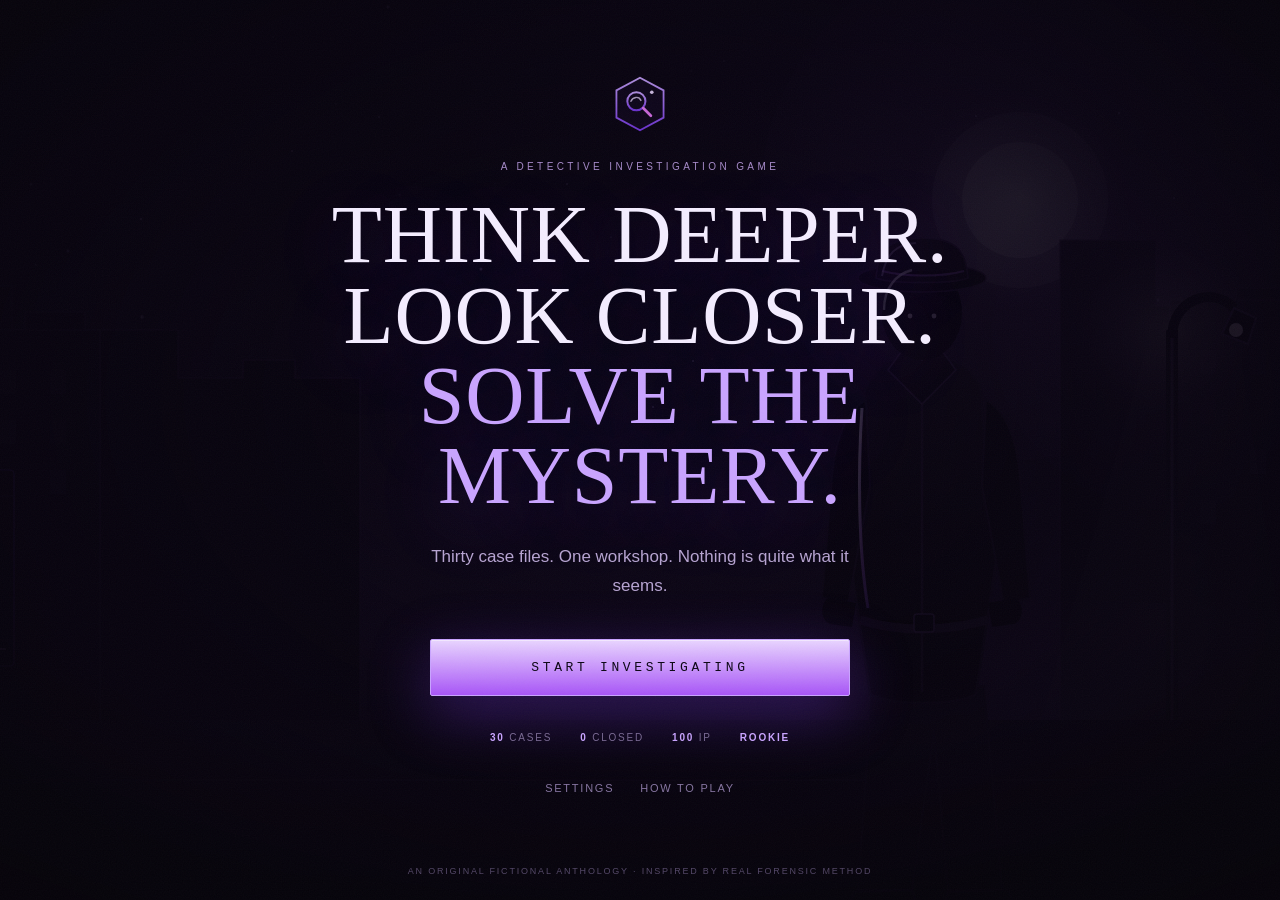
==== commit 44b7f2ce: "Build 30-case investigation simulator with workshop, missions and audio" ====
--- a/Sharlock-Holmes.html
+++ b/Sharlock-Holmes.html
@@ -4,7 +4,7 @@
 <meta charset="utf-8" />
 <meta name="viewport" content="width=device-width, initial-scale=1" />
 <meta name="theme-color" content="#08040f" />
-<title>Sharlock Holmes - A Detective Anthology</title>
+<title>Sharlock Holmes â€” A Detective Anthology</title>
 <style>
 /* ============================================================
    SHARLOCK HOLMES — base theme
@@ -67,22 +67,8 @@
 #vignette{position:fixed;inset:0;pointer-events:none;z-index:4;
   background:radial-gradient(120% 100% at 50% 40%, transparent 45%, rgba(0,0,0,.55) 100%);
   mix-blend-mode:multiply}
-#grain{position:fixed;inset:0;pointer-events:none;z-index:5;opacity:.05;
-  background-image:url("data:image/svg+xml,%3Csvg xmlns='http://www.w3.org/2000/svg' width='140' height='140'%3E%3Cfilter id='n'%3E%3CfeTurbulence type='fractalNoise' baseFrequency='.85' numOctaves='2'/%3E%3C/filter%3E%3Crect width='140' height='140' filter='url(%23n)' opacity='.9'/%3E%3C/svg%3E");
-  animation:grain 7s steps(6) infinite}
-@keyframes grain{
-  0%{transform:translate(0,0)}20%{transform:translate(-2%,1%)}40%{transform:translate(1%,-2%)}
-  60%{transform:translate(-1%,2%)}80%{transform:translate(2%,-1%)}100%{transform:translate(0,0)}
-}
-#rain{position:fixed;inset:-10% -10% -10% -10%;pointer-events:none;z-index:3;opacity:.34;
-  background-image:
-    repeating-linear-gradient(103deg, transparent 0 46px, rgba(201,164,255,.30) 46px 47px, transparent 47px 96px),
-    repeating-linear-gradient(100deg, transparent 0 73px, rgba(168,85,247,.18) 73px 74px, transparent 74px 151px);
-  background-size:220px 220px, 340px 340px;
-  animation:rainfall .9s linear infinite;
-  mask-image:linear-gradient(180deg, rgba(0,0,0,.7), #000);
-}
-@keyframes rainfall{from{background-position:0 0,0 0}to{background-position:44px 220px,70px 340px}}
+#grain{position:fixed;inset:0;pointer-events:none;z-index:5;opacity:.04;
+  background-image:url("data:image/svg+xml,%3Csvg xmlns='http://www.w3.org/2000/svg' width='140' height='140'%3E%3Cfilter id='n'%3E%3CfeTurbulence type='fractalNoise' baseFrequency='.85' numOctaves='2'/%3E%3C/filter%3E%3Crect width='140' height='140' filter='url(%23n)' opacity='.9'/%3E%3C/svg%3E")}
 
 /* layout ----------------------------------------------------- */
 .screen{display:none;min-height:100vh;position:relative;z-index:2}
@@ -698,9 +684,26 @@
 .mix-order span{font-size:10px;border:1px solid rgba(109,40,217,.35);border-radius:999px;padding:3px 8px;color:var(--violet-soft)}
 
 /* accusation */
+.acc-intro{margin-bottom:14px}
+.acc-intro p{font-size:12.5px;color:var(--muted);margin:0 0 10px;line-height:1.55}
+.acc-strength{display:flex;align-items:center;gap:10px;font-size:10px;letter-spacing:.16em;text-transform:uppercase;color:var(--dim)}
+.acc-strength .bar{flex:1;height:6px;border-radius:999px;background:rgba(109,40,217,.2);overflow:hidden}
+.acc-strength .bar i{display:block;height:100%;background:linear-gradient(90deg,#7c3aed,#e879f9);border-radius:inherit;transition:width .4s}
+.acc-strength b{font-family:var(--mono);font-size:10px;color:var(--violet-soft);letter-spacing:0;white-space:nowrap}
+.acc-review{border:1px solid rgba(109,40,217,.28);border-radius:9px;background:rgba(20,11,34,.4);margin:0 0 18px;padding:0 12px}
+.acc-review summary{cursor:pointer;padding:10px 0;font-family:var(--mono);font-size:10px;letter-spacing:.14em;text-transform:uppercase;color:var(--violet-soft);list-style:none}
+.acc-review summary::-webkit-details-marker{display:none}
+.acc-review summary::before{content:'+ ';color:var(--violet)}
+.acc-review[open] summary::before{content:'- '}
+.acc-evi-list{display:grid;grid-template-columns:1fr 1fr;gap:6px;padding:0 0 12px}
+.acc-evi{display:flex;flex-direction:column;gap:2px;padding:7px 9px;border-left:2px solid rgba(168,85,247,.4);background:rgba(45,24,74,.25);border-radius:0 6px 6px 0}
+.acc-evi b{font-size:11.5px;color:#f0e7fc}
+.acc-evi span{font-size:10px;color:var(--dim);line-height:1.4}
 .acc-q{margin-bottom:20px}
-.acc-q .qh{font-family:var(--display);font-size:19px;margin-bottom:8px;color:#f3ecff}
-.acc-q .qh span{font-family:var(--mono);font-size:10px;color:var(--violet);margin-right:8px}
+.acc-q .qh{display:flex;gap:10px;align-items:flex-start;font-family:var(--display);font-size:19px;margin-bottom:8px;color:#f3ecff;line-height:1.35}
+.acc-q .qh em{display:block;font-style:normal;font-family:var(--mono);font-size:9px;letter-spacing:.16em;text-transform:uppercase;color:var(--violet-soft);margin-bottom:2px}
+.acc-q .qh span{font-family:var(--mono);font-size:10px;color:var(--violet);margin-right:0;flex:none;padding-top:4px}
+@media(max-width:620px){.acc-evi-list{grid-template-columns:1fr}}
 .acc-opts{display:flex;flex-direction:column;gap:6px}
 .acc-opt{border:1px solid rgba(109,40,217,.3);background:rgba(28,16,46,.5);color:#e5d9f7;border-radius:8px;
   padding:9px 12px;text-align:left;cursor:pointer;font-size:13px;transition:.15s;display:flex;gap:10px;align-items:center}
@@ -783,16 +786,355 @@
 }
 
 </style>
+<style>
+/* ============================================================
+   WORKSHOP, HOMEPAGE, STATIONS, MISSIONS
+   ============================================================ */
+
+/* ---------------- minimal homepage ---------------- */
+.home-min{position:relative;min-height:100vh;display:grid;place-items:center;overflow:hidden;isolation:isolate}
+.hm-art{position:absolute;inset:0;z-index:0;opacity:.5}
+.hm-art svg{width:100%;height:100%;object-fit:cover;filter:saturate(.75)}
+.hm-veil{position:absolute;inset:0;z-index:1;
+  background:radial-gradient(70% 70% at 50% 44%,rgba(8,4,15,.35) 0%,rgba(8,4,15,.82) 62%,#07040d 100%)}
+.hm-inner{position:relative;z-index:2;text-align:center;padding:72px 22px 96px;max-width:900px;margin:0 auto}
+.hm-mark{width:58px;height:58px;margin:0 auto 26px;opacity:.85}
+.hm-mark svg{width:100%;height:100%}
+.hm-kicker{font-size:10px;letter-spacing:.34em;text-transform:uppercase;color:#a78bca;margin-bottom:20px}
+.hm-title{font-family:var(--display);font-weight:400;font-size:clamp(40px,7.4vw,82px);line-height:.98;
+  letter-spacing:.01em;text-transform:uppercase;margin:0;color:#f4edff;text-shadow:0 18px 70px rgba(124,58,237,.28)}
+.hm-title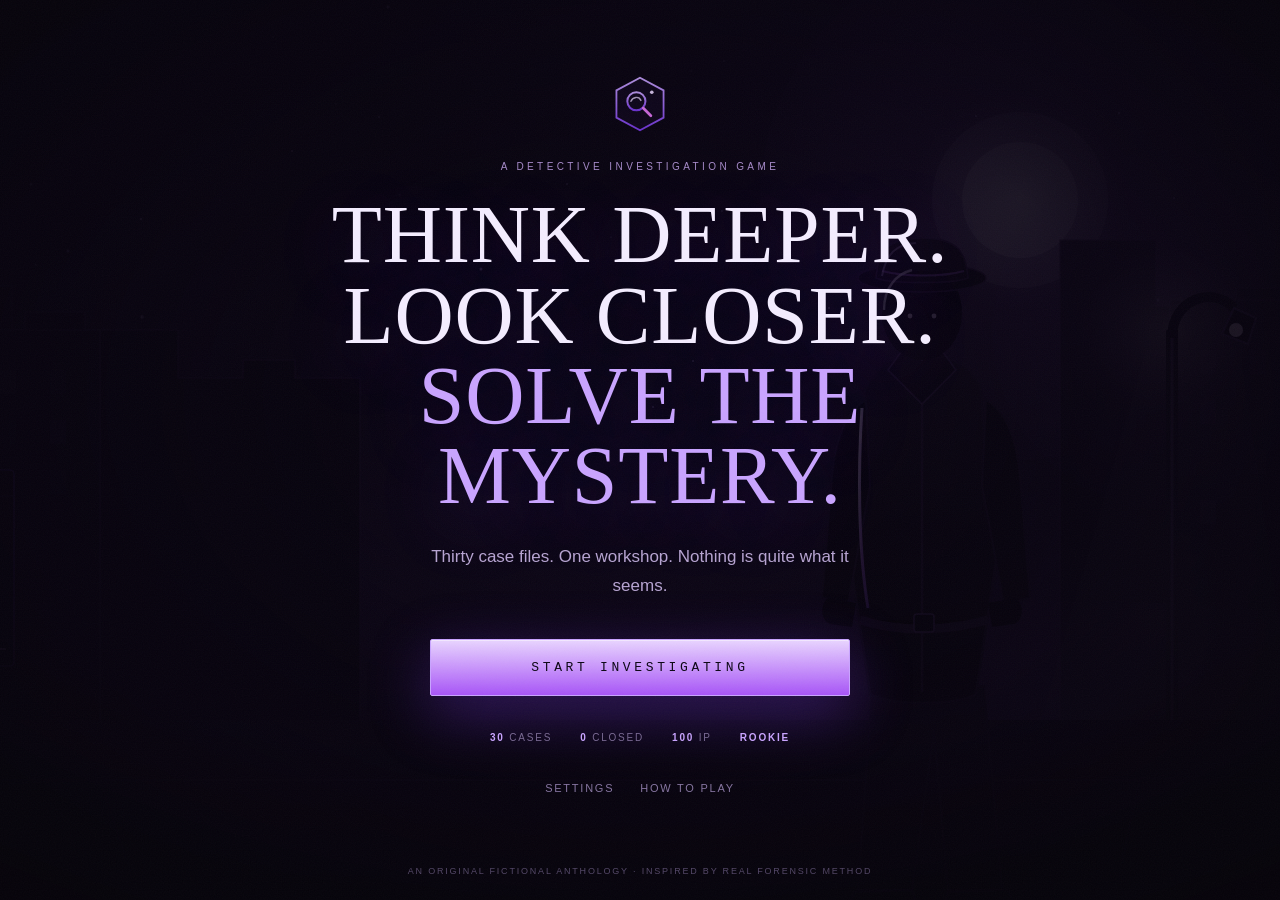
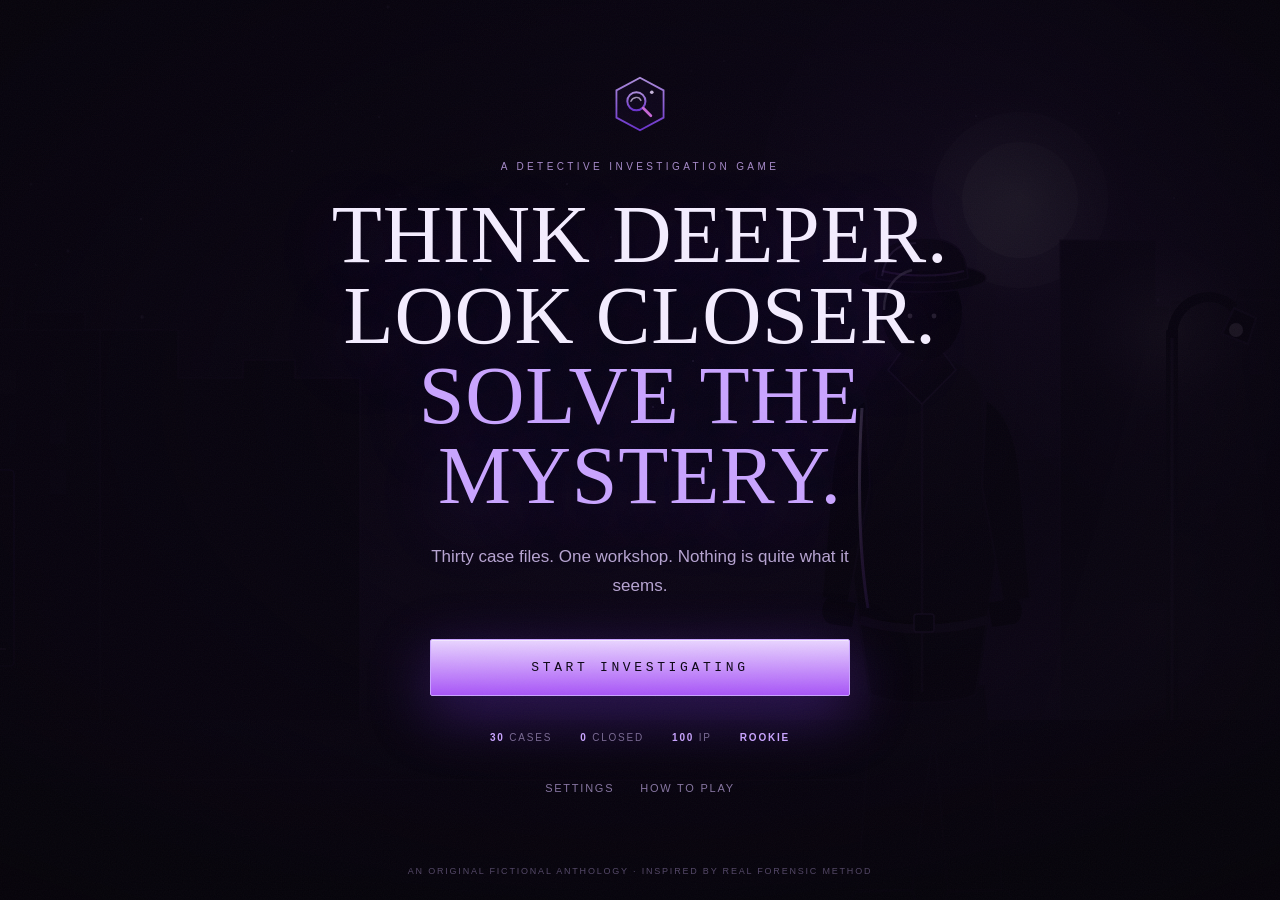
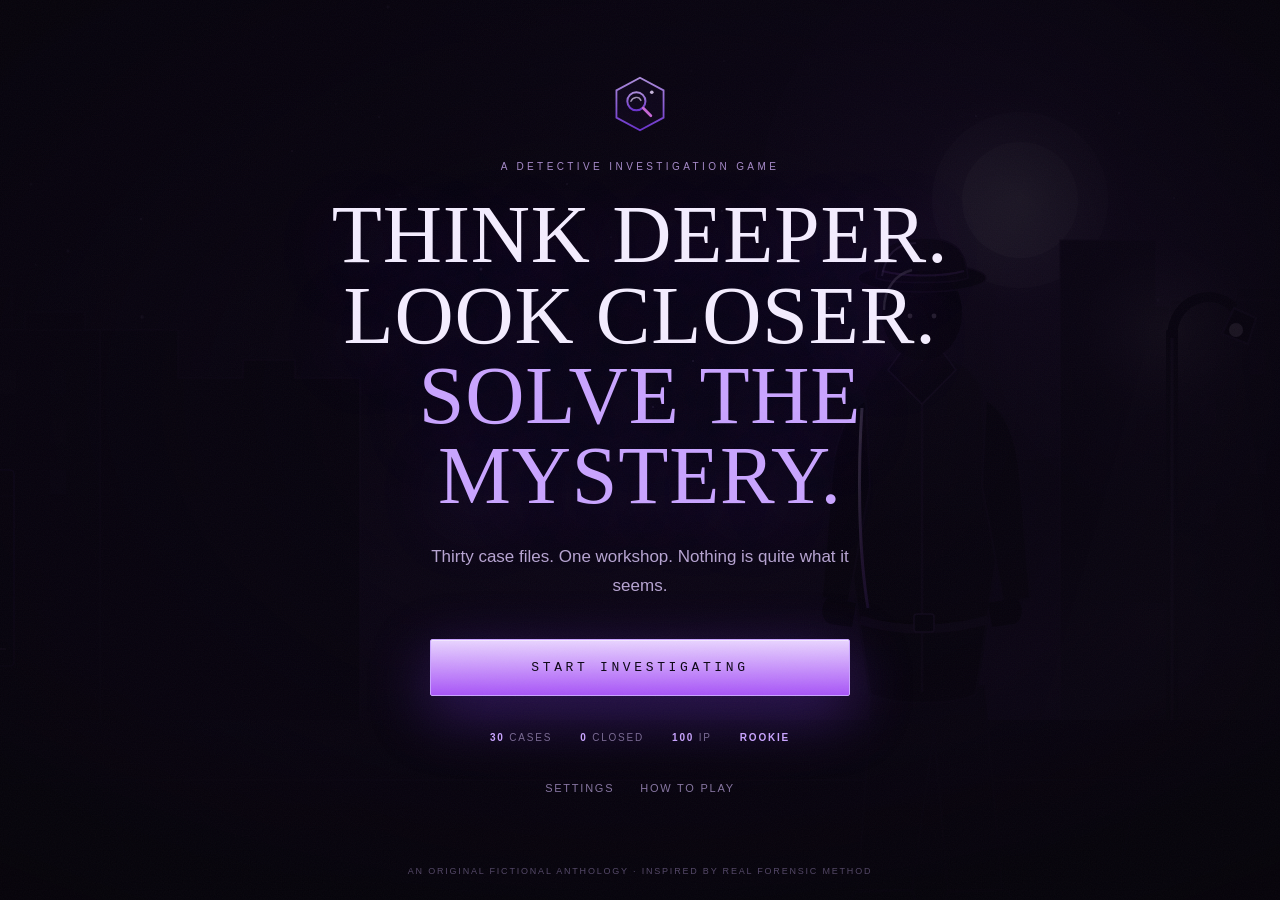
